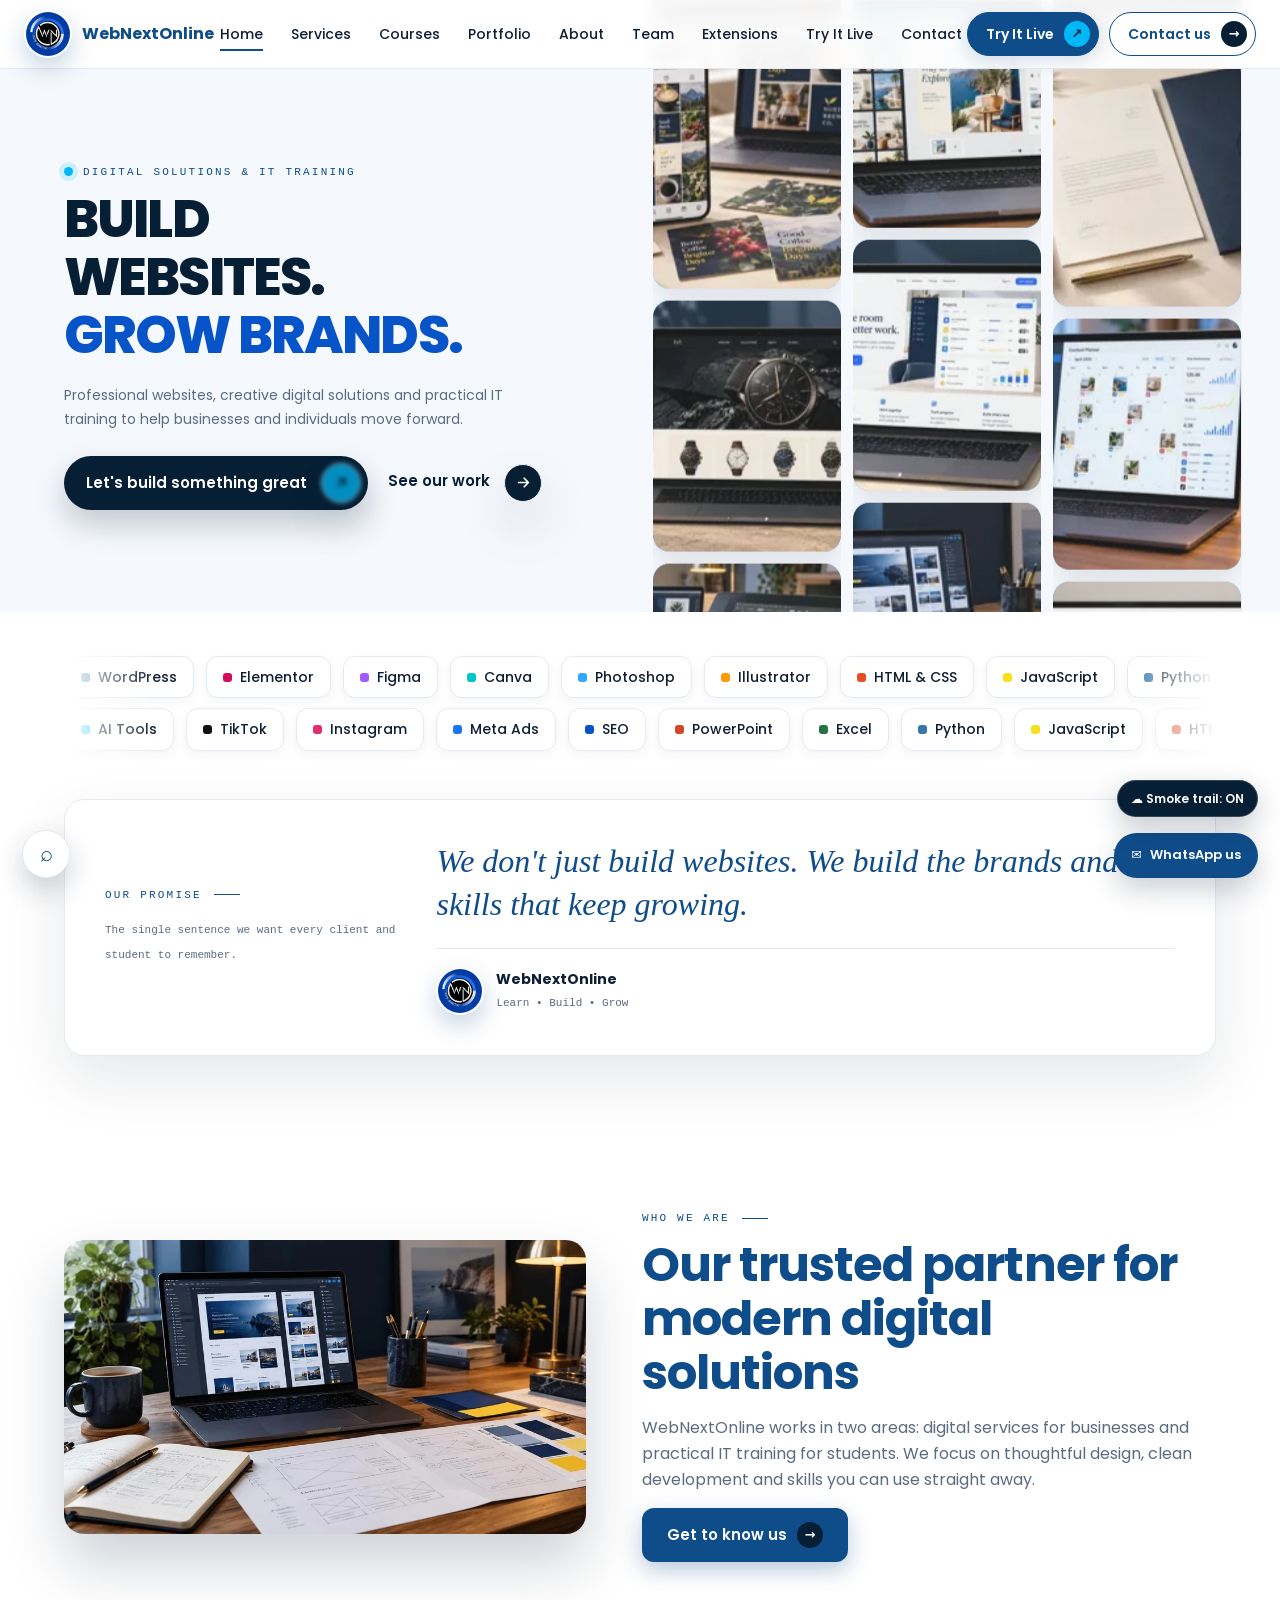
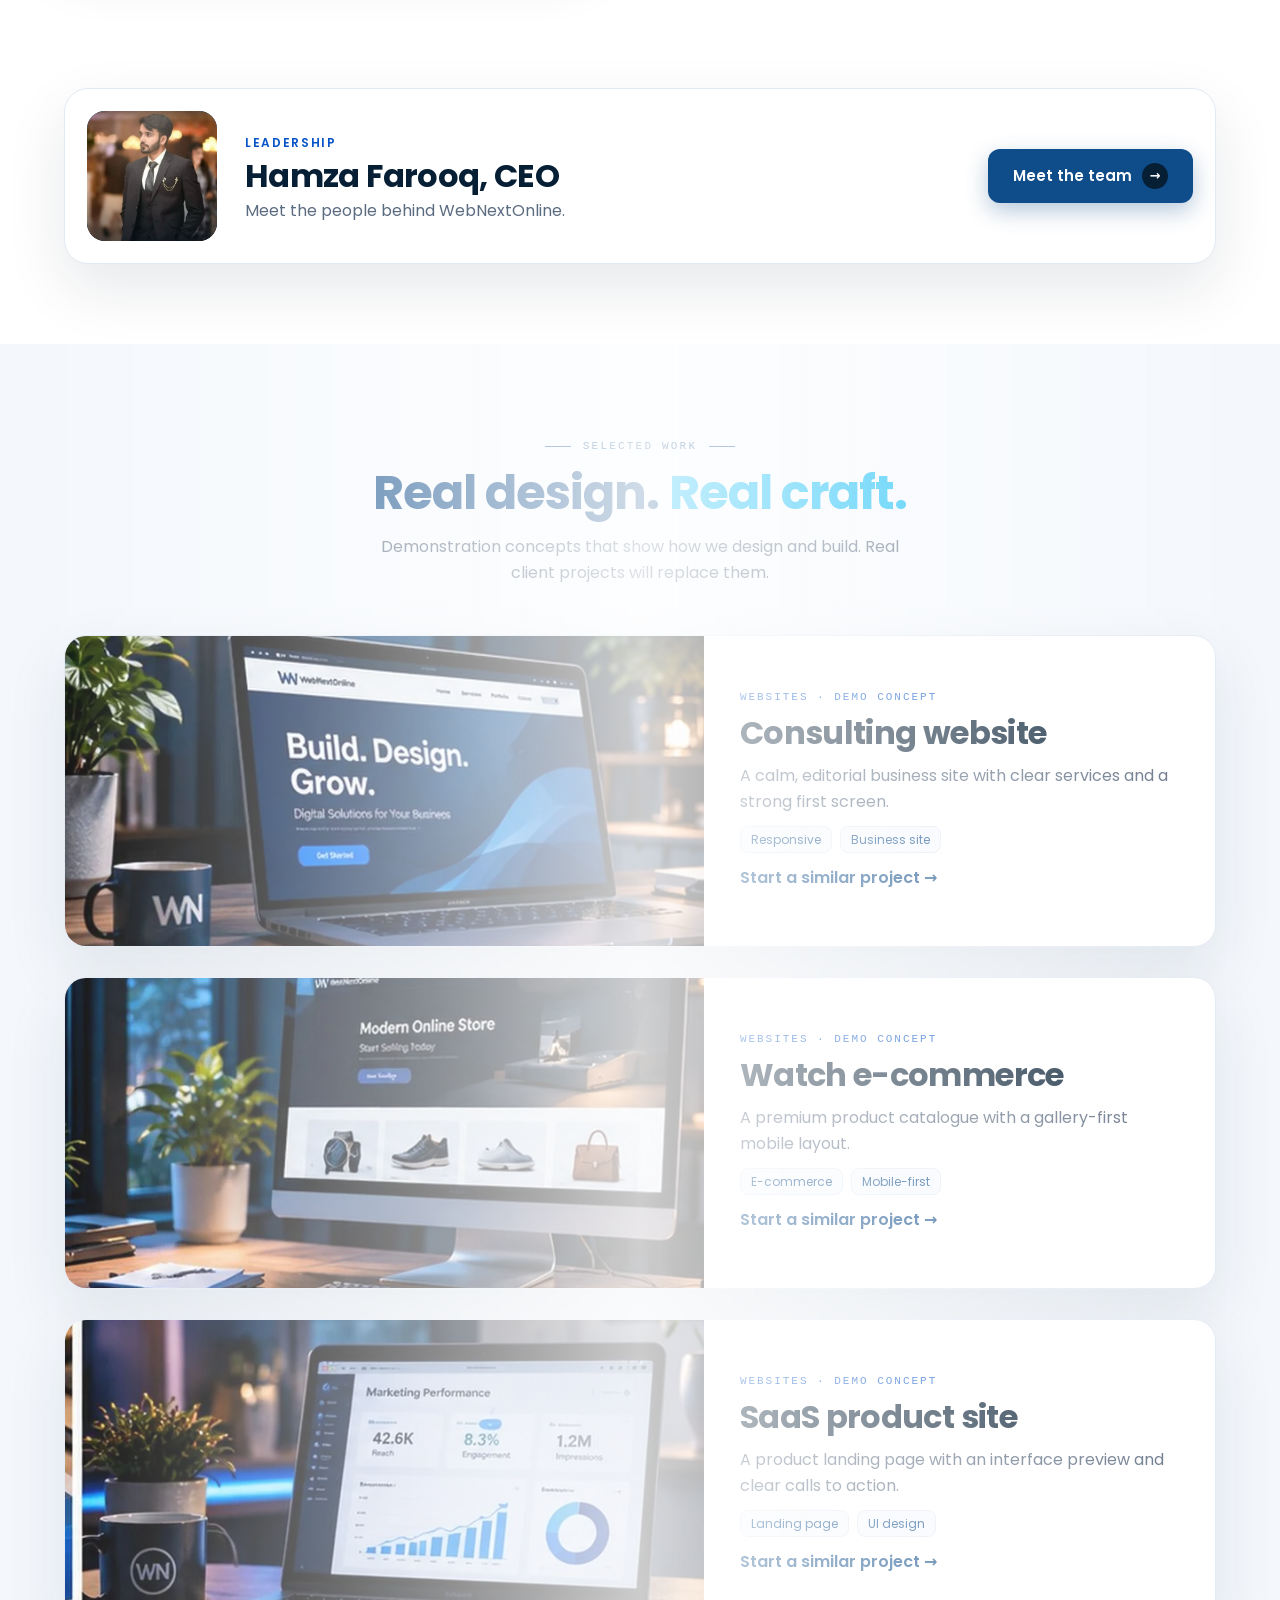
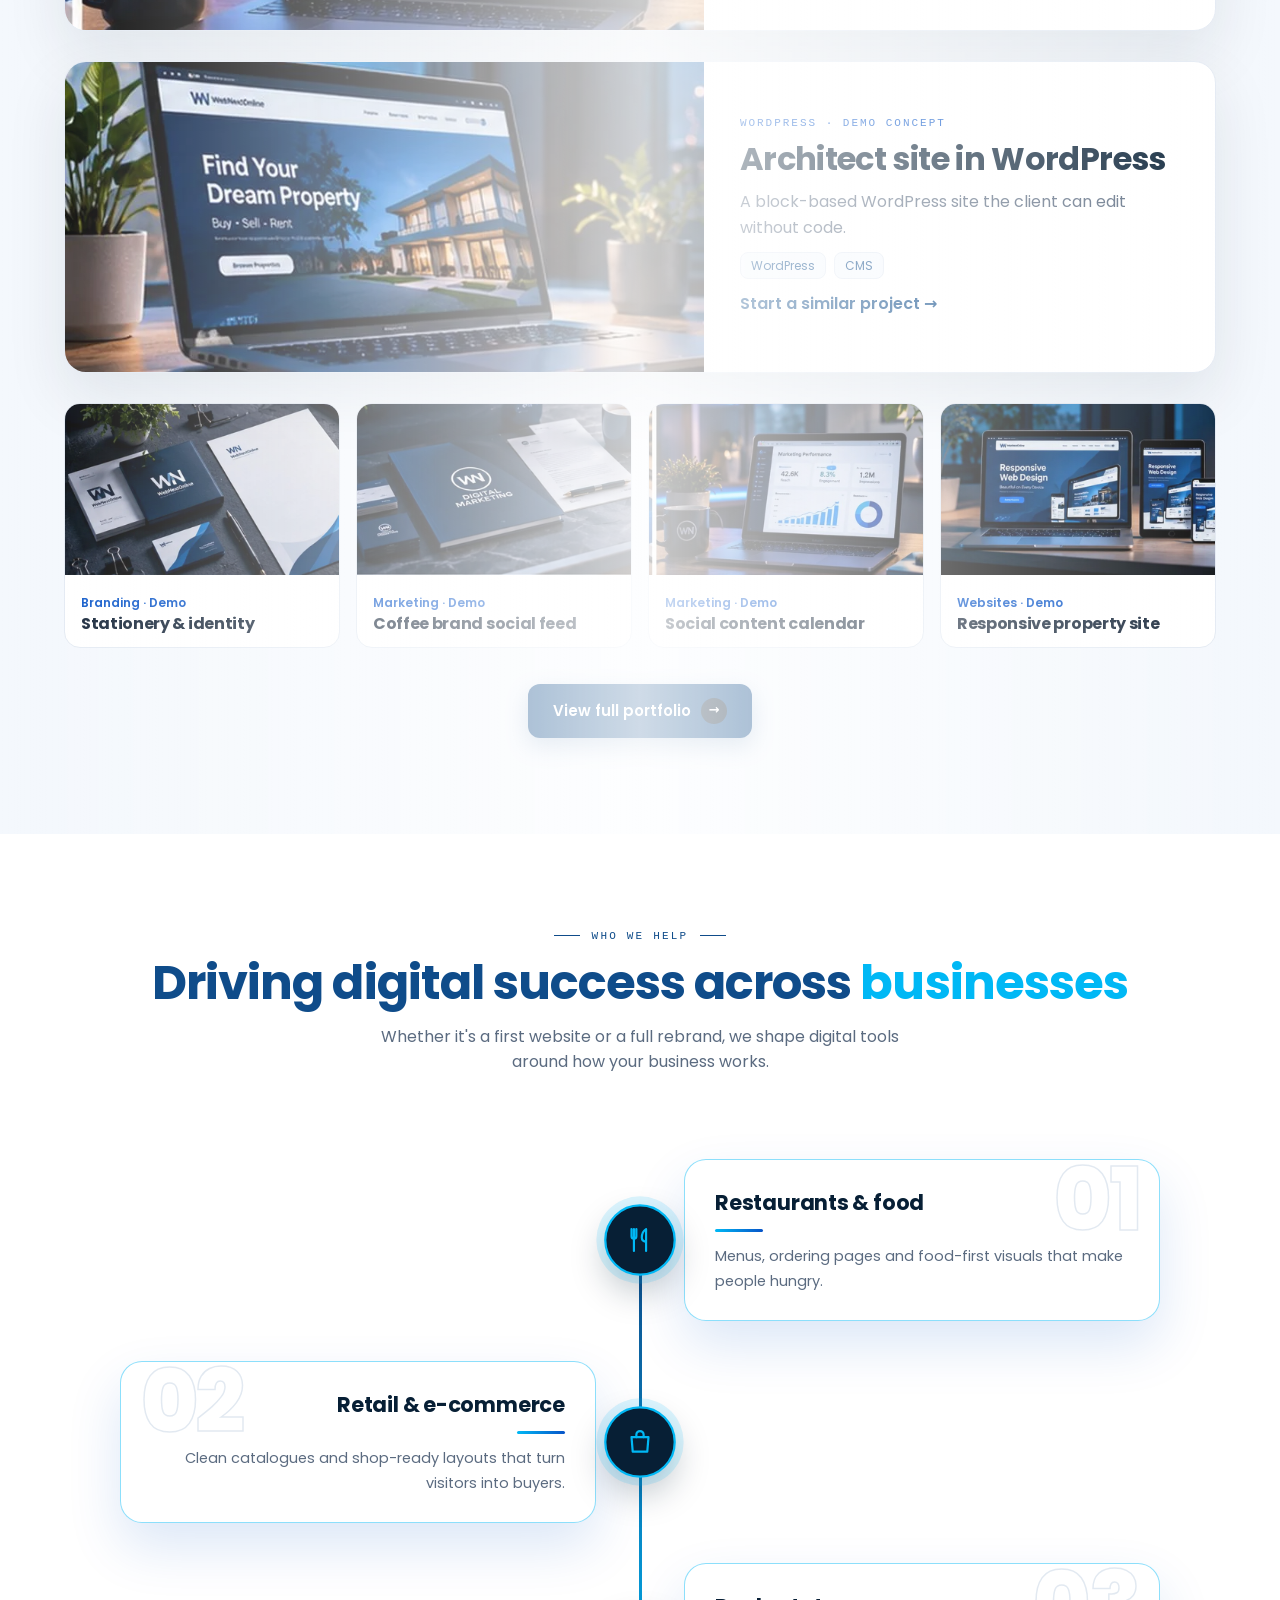
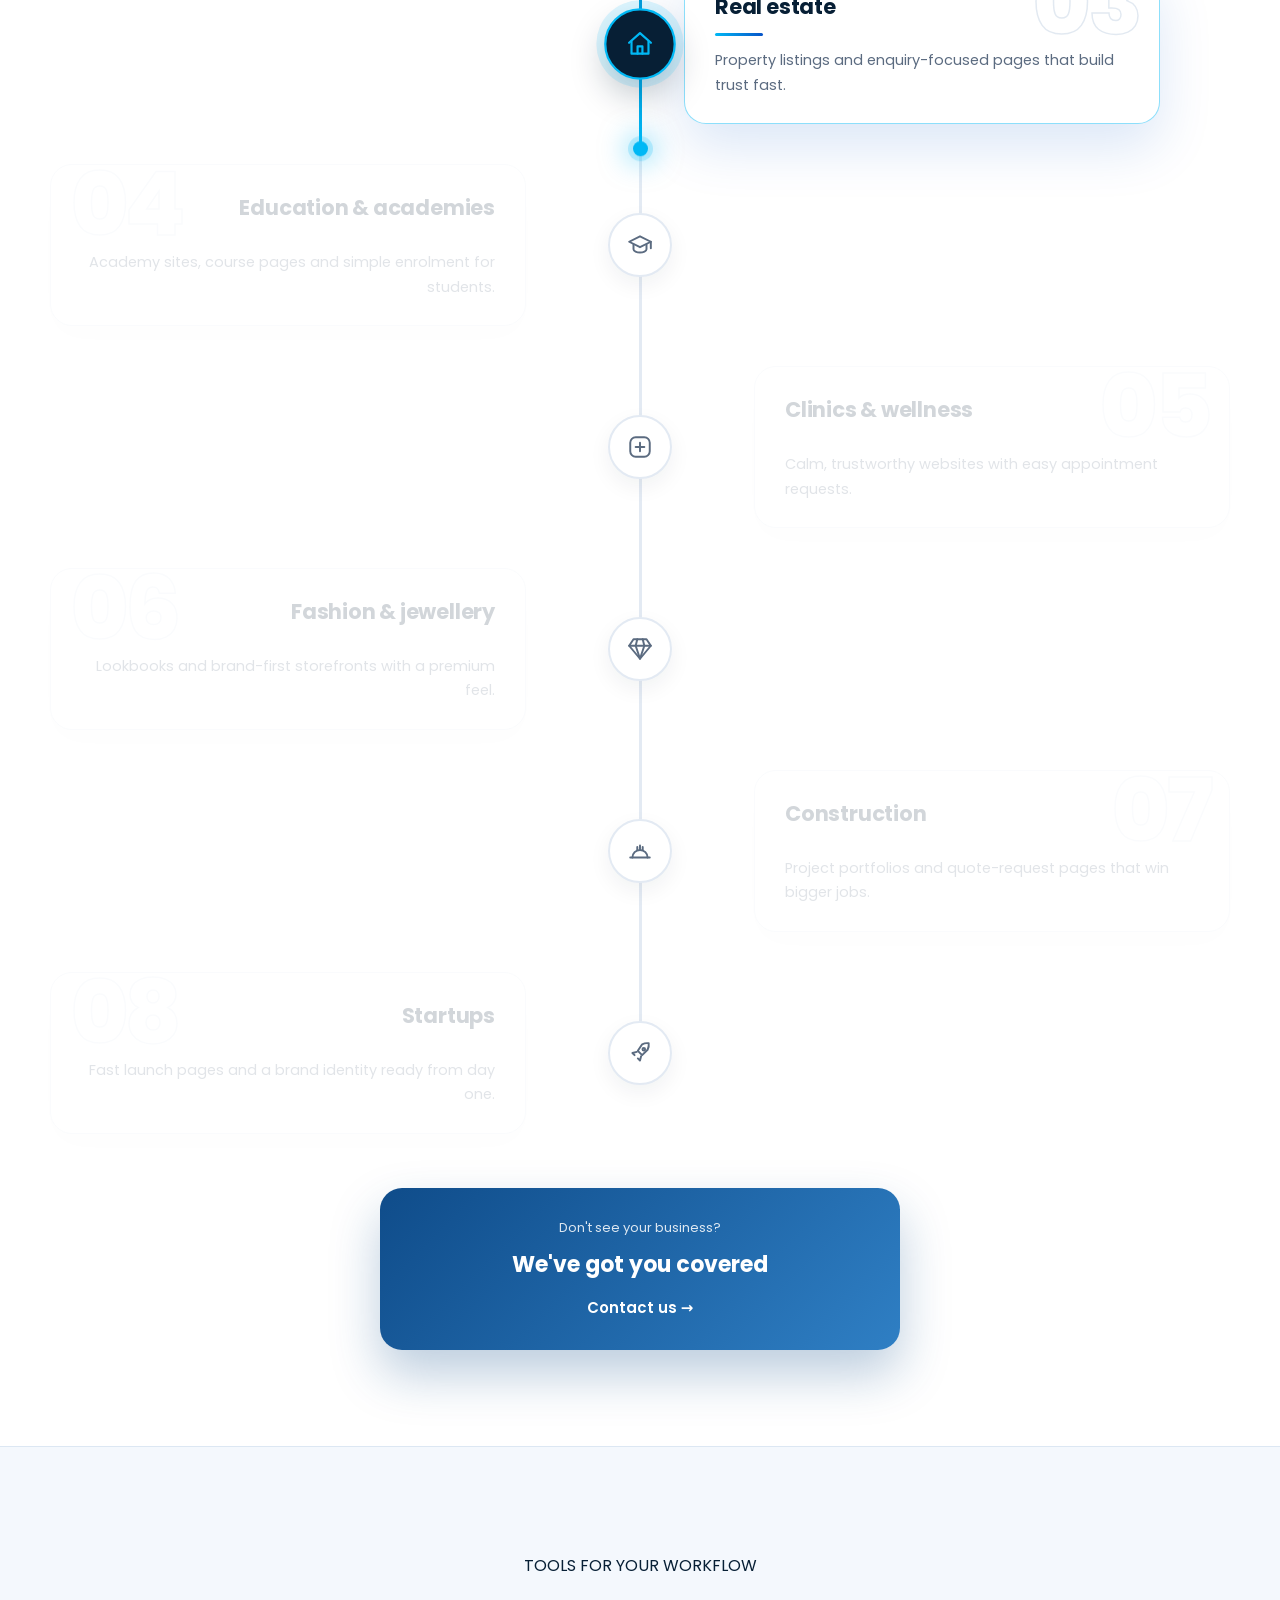
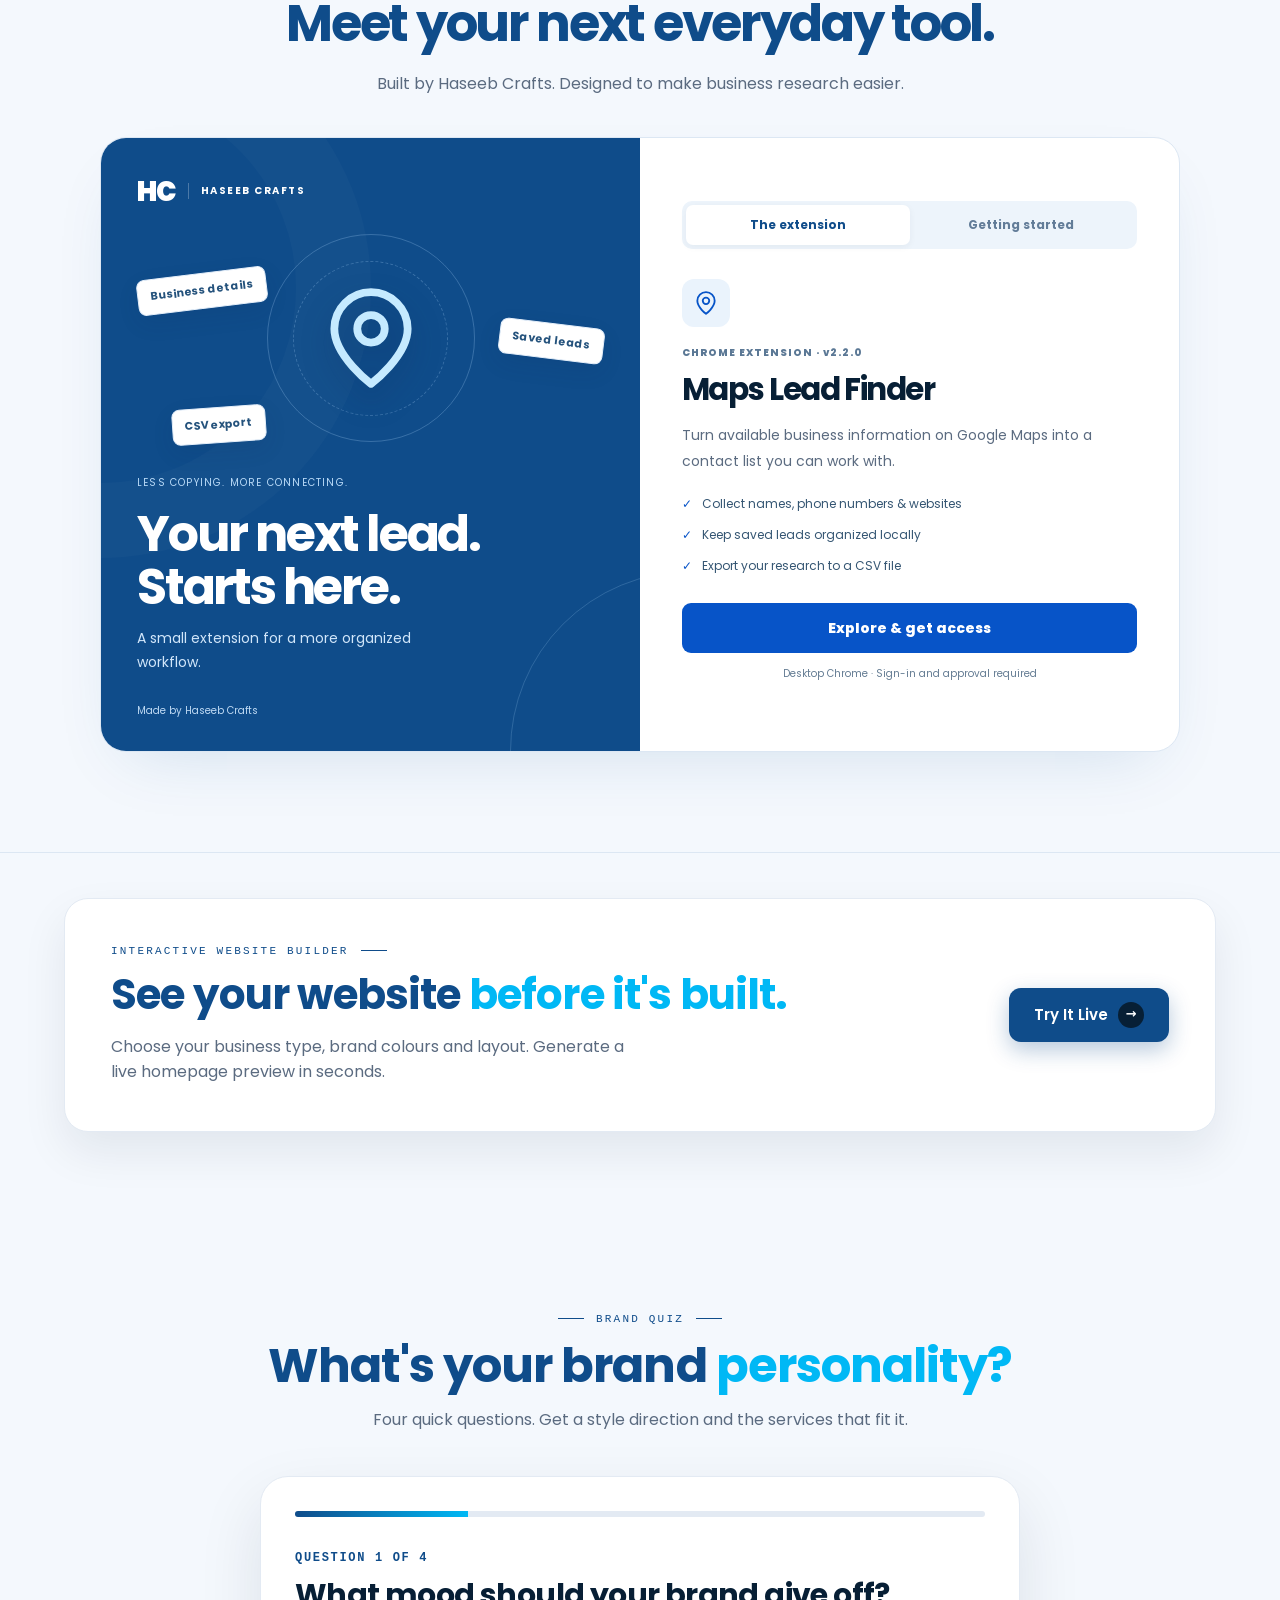
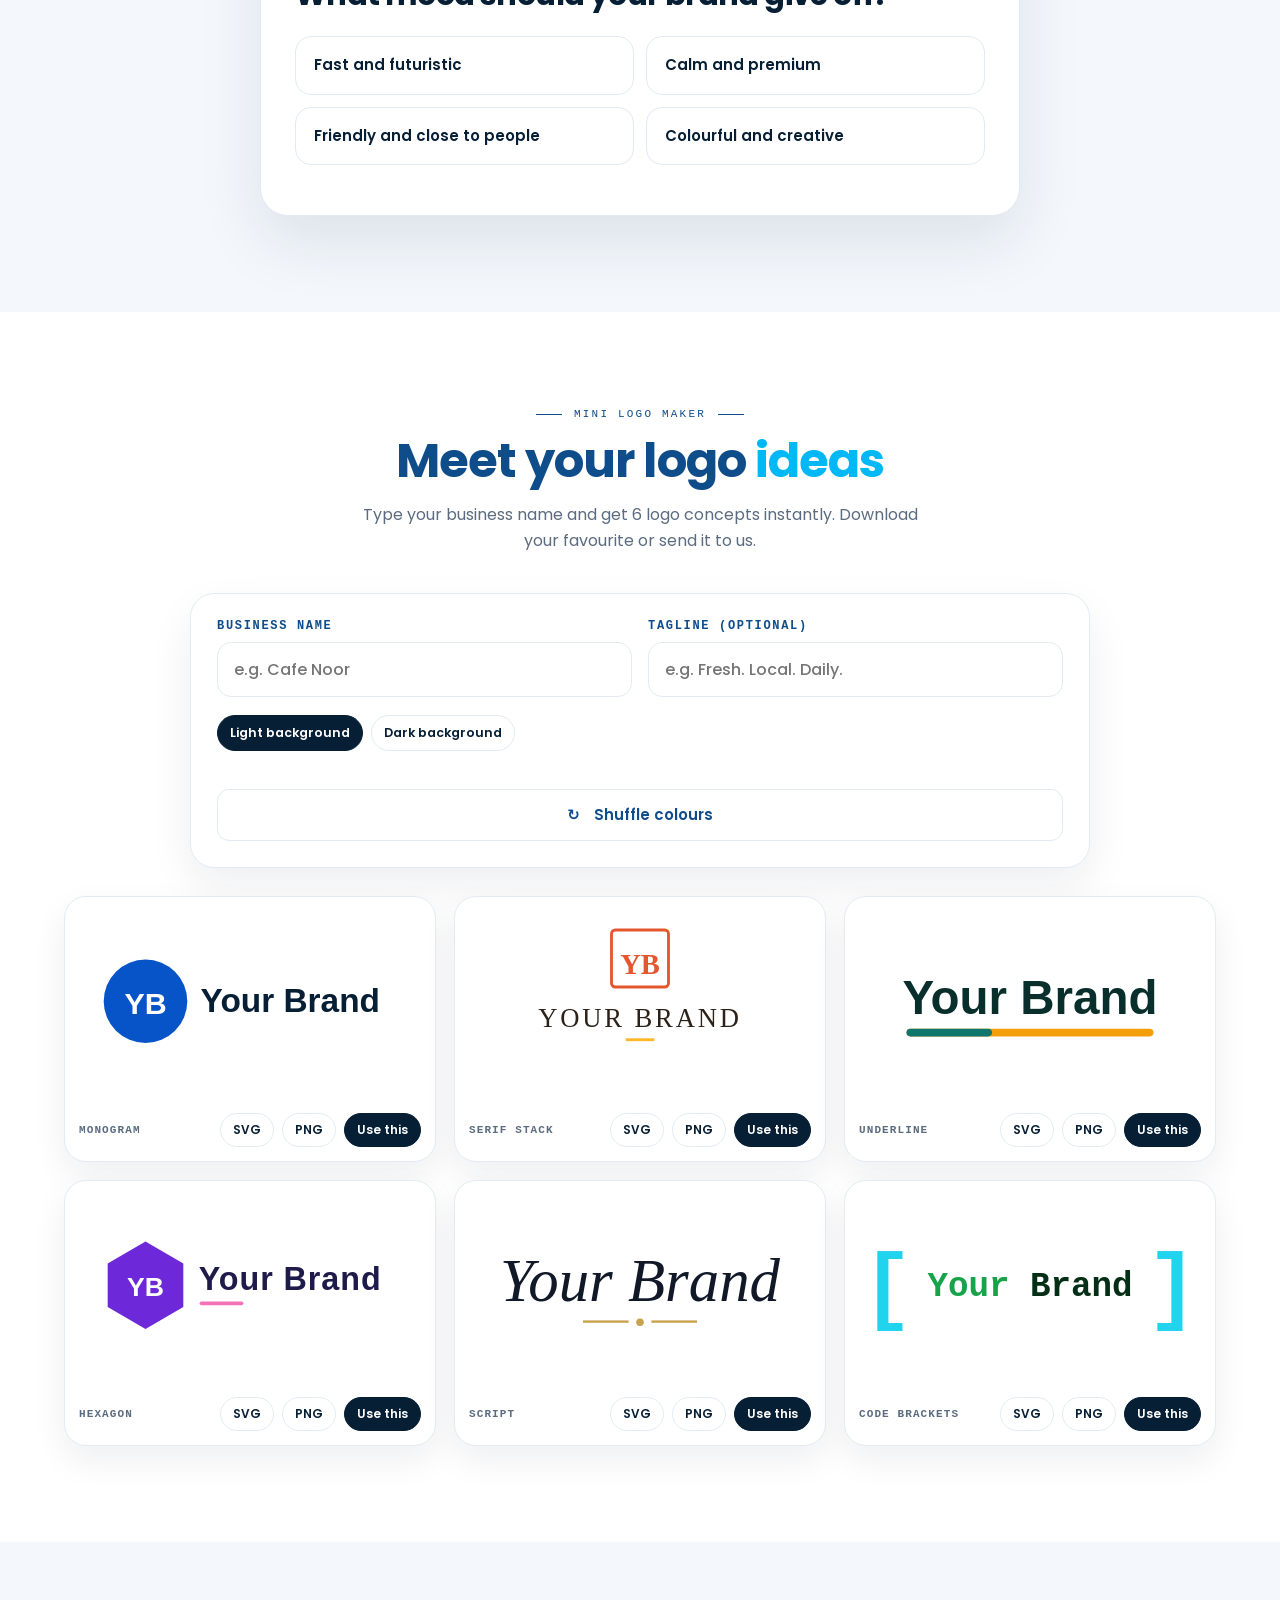
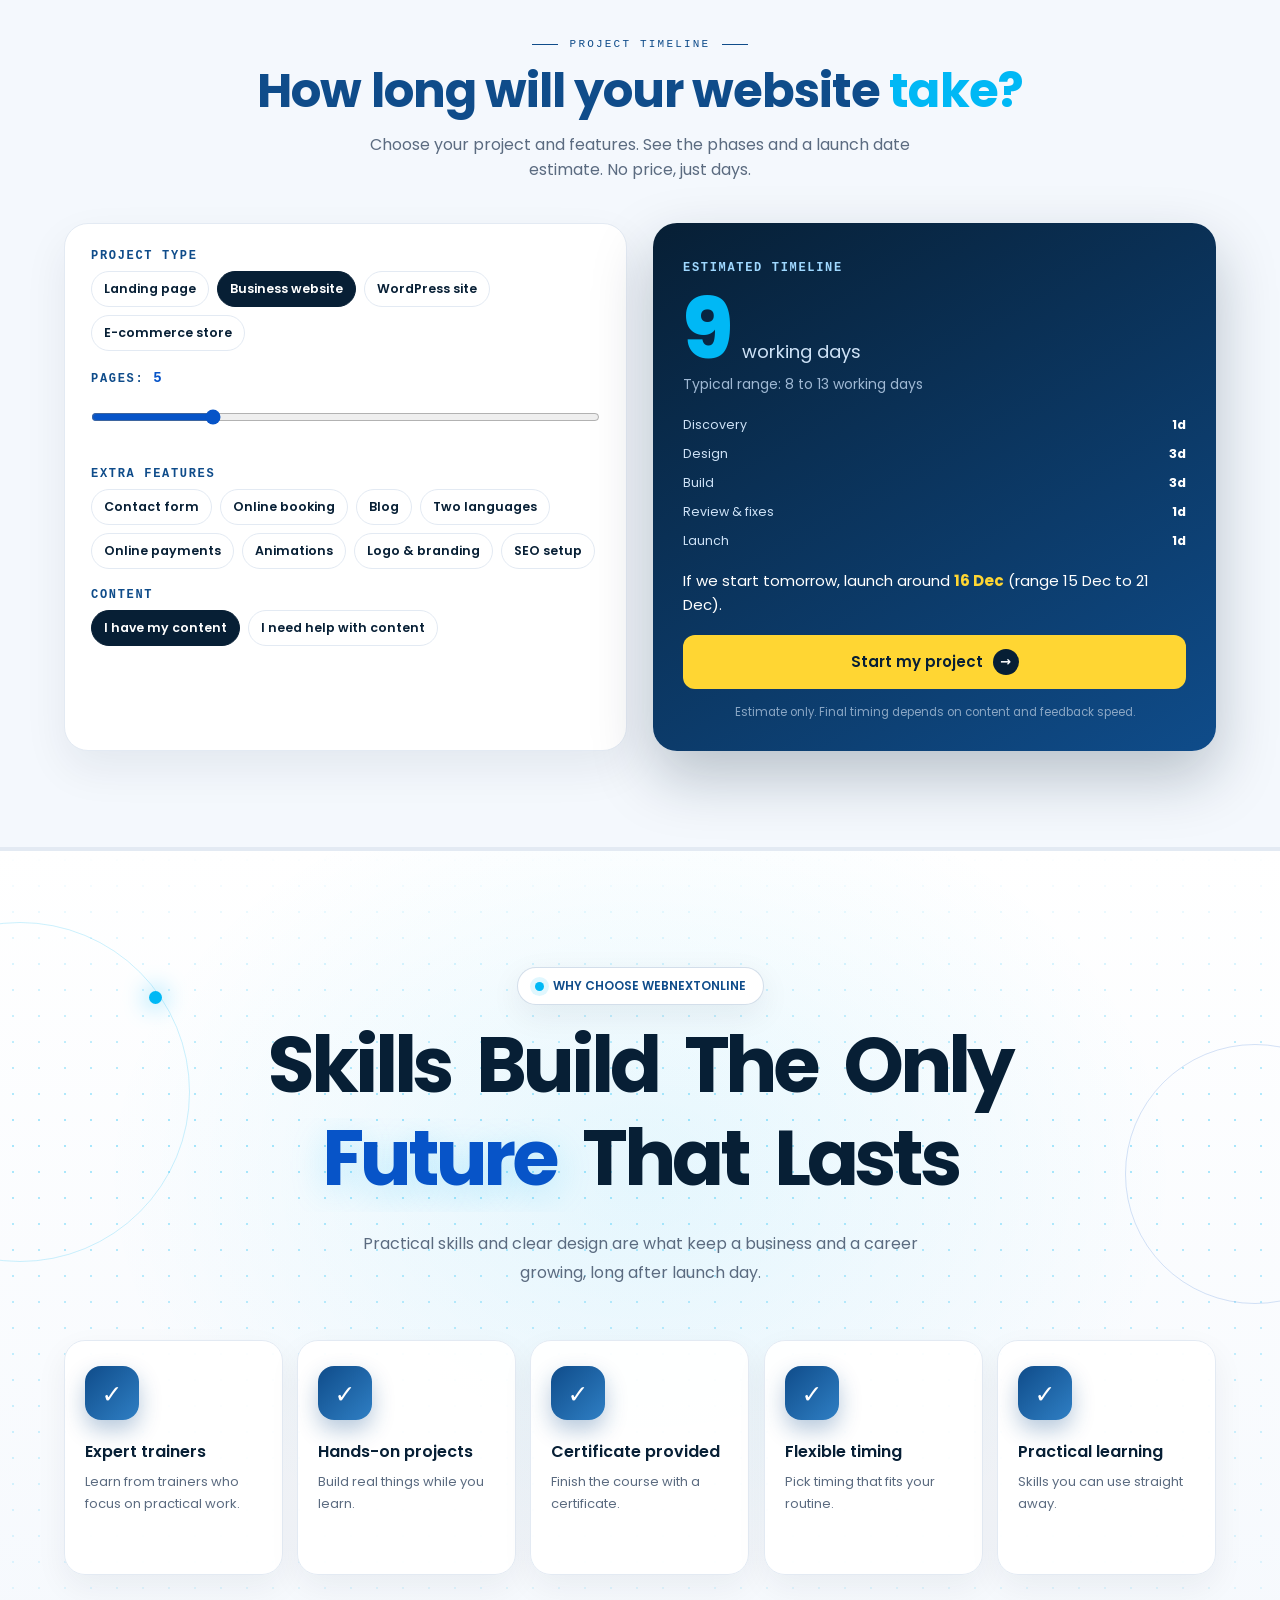
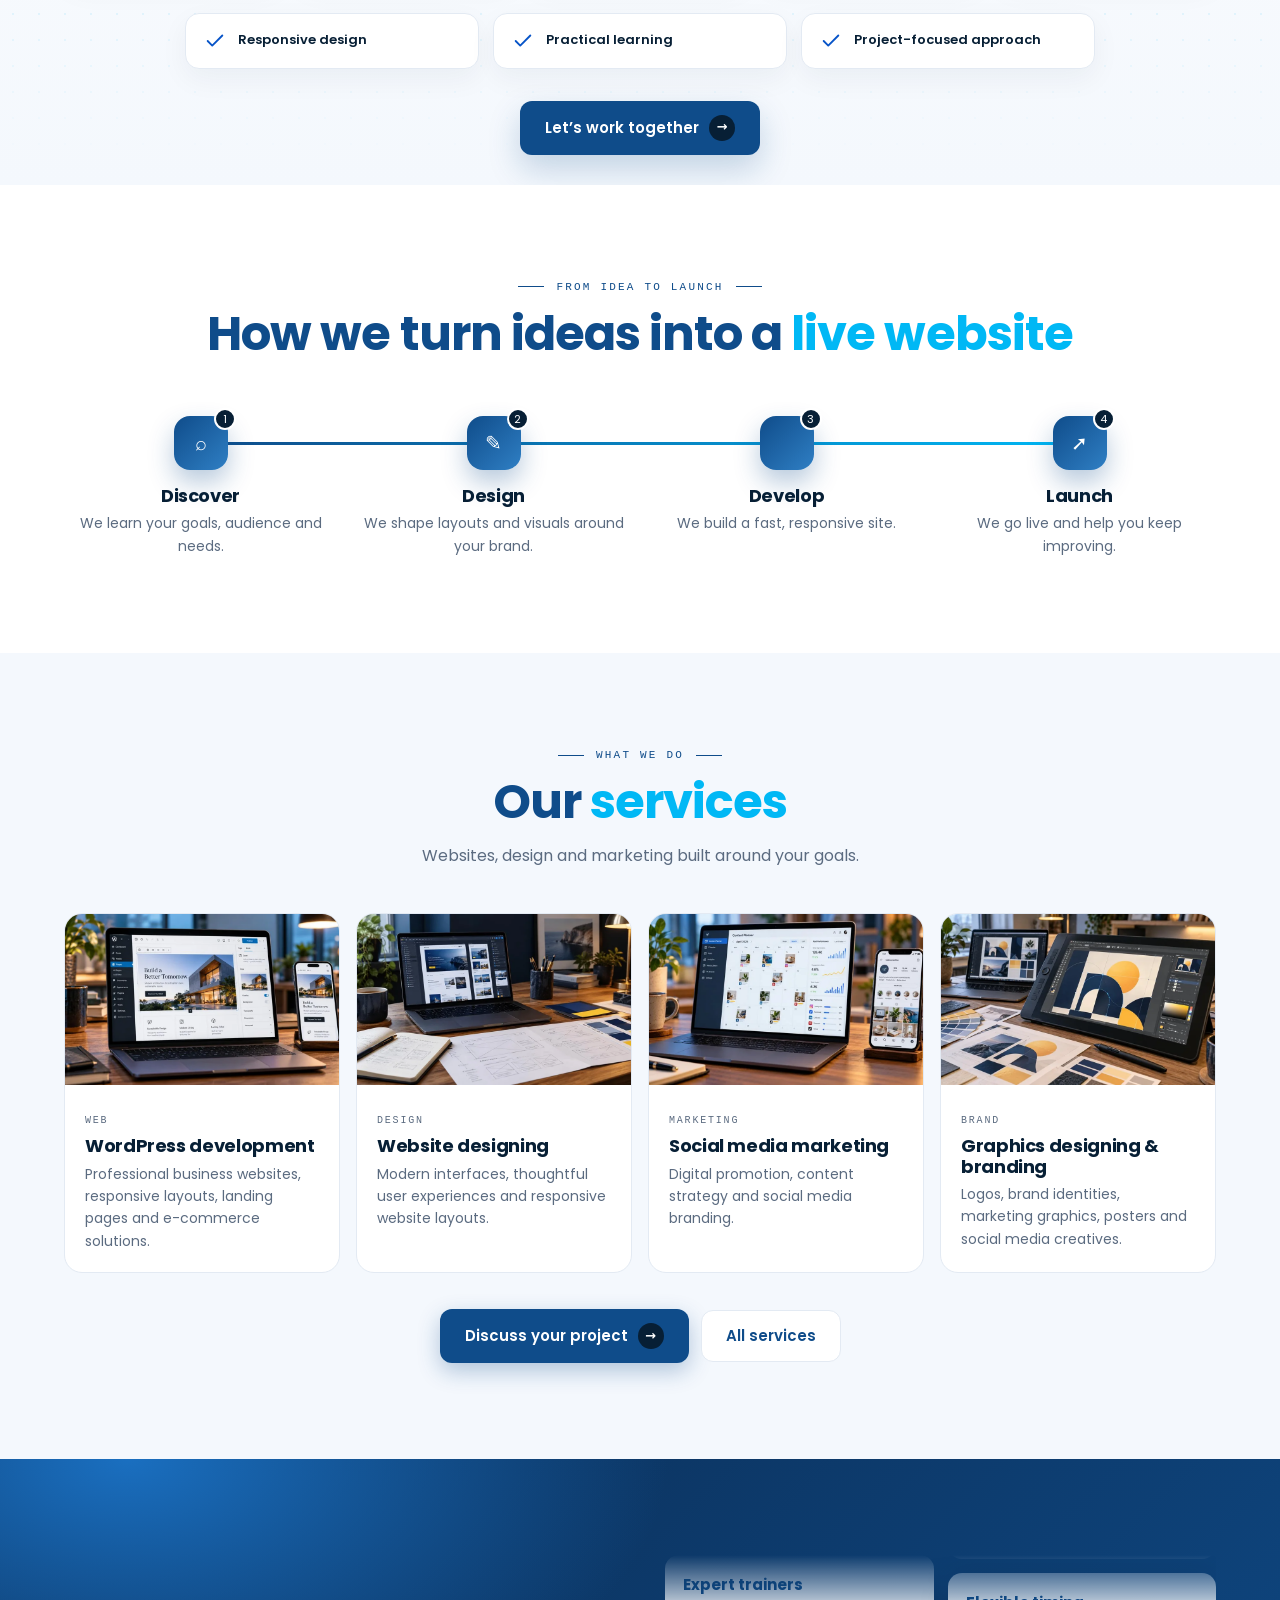
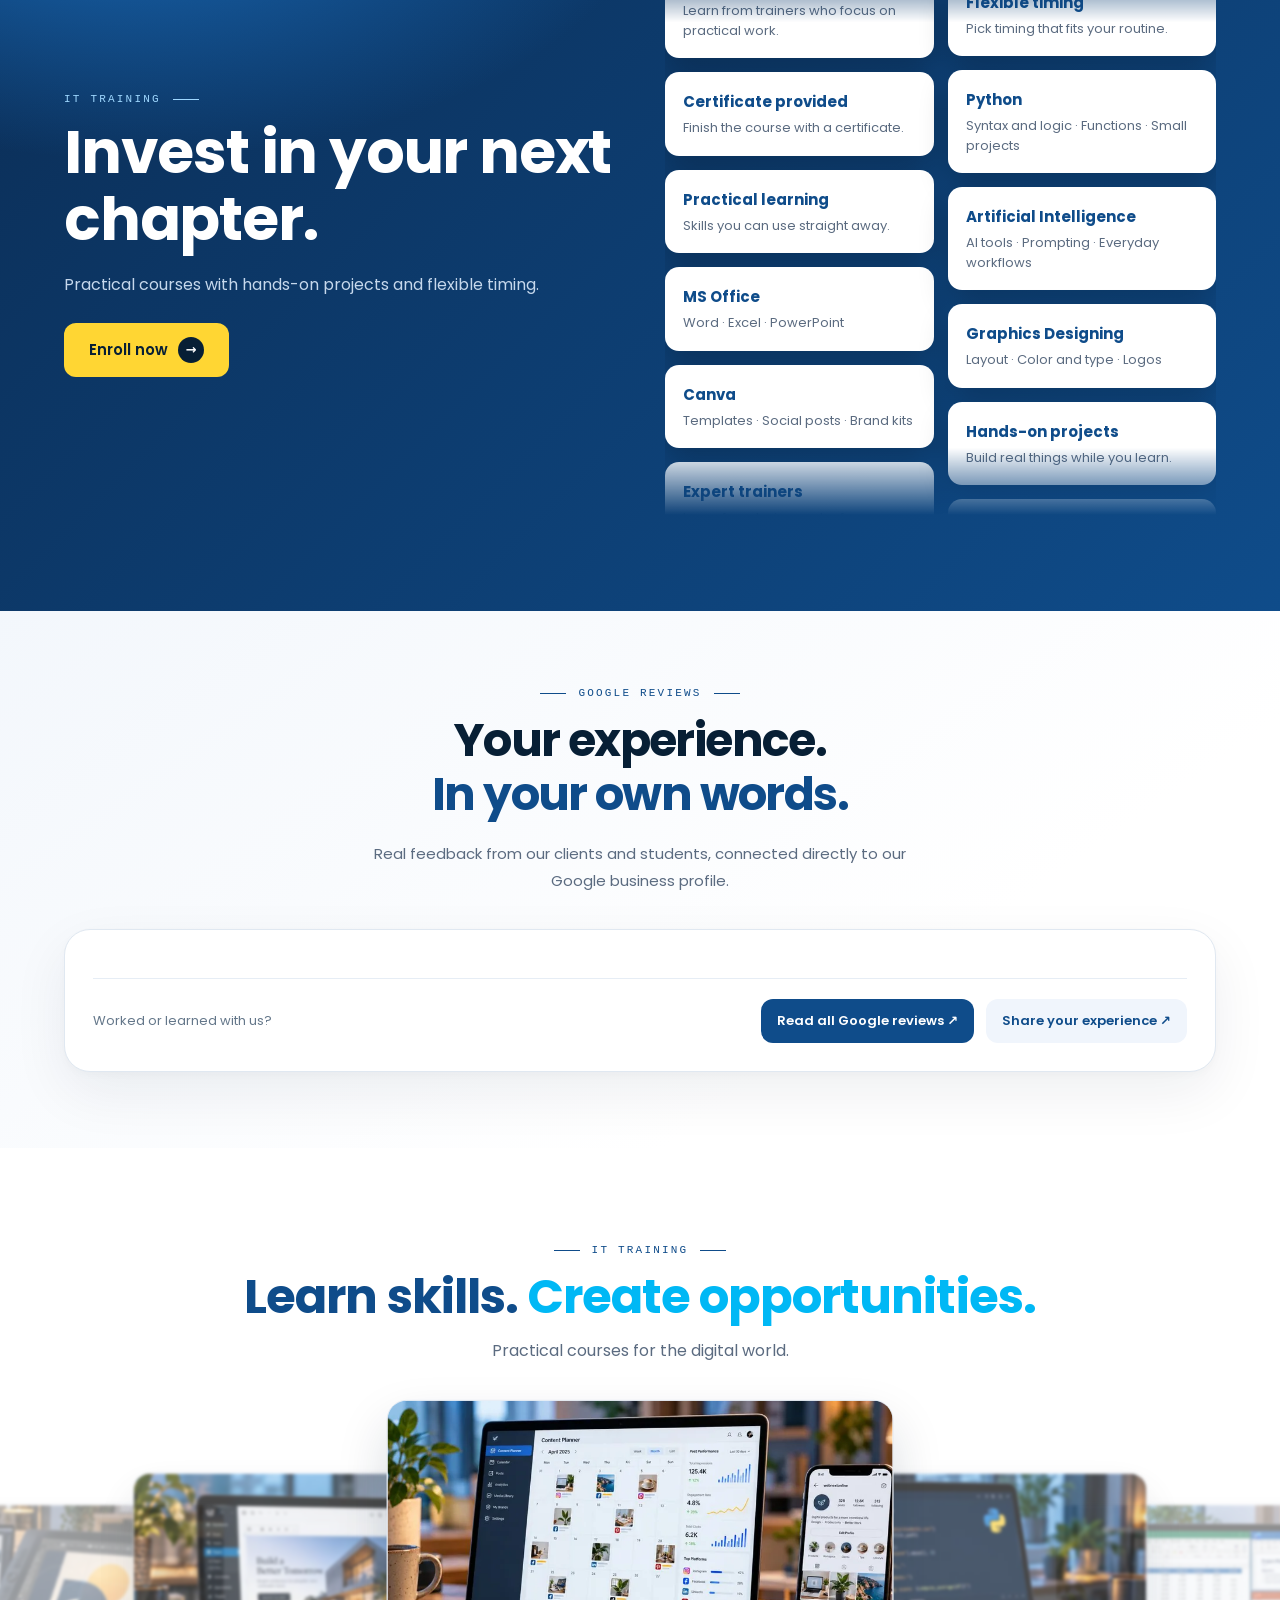
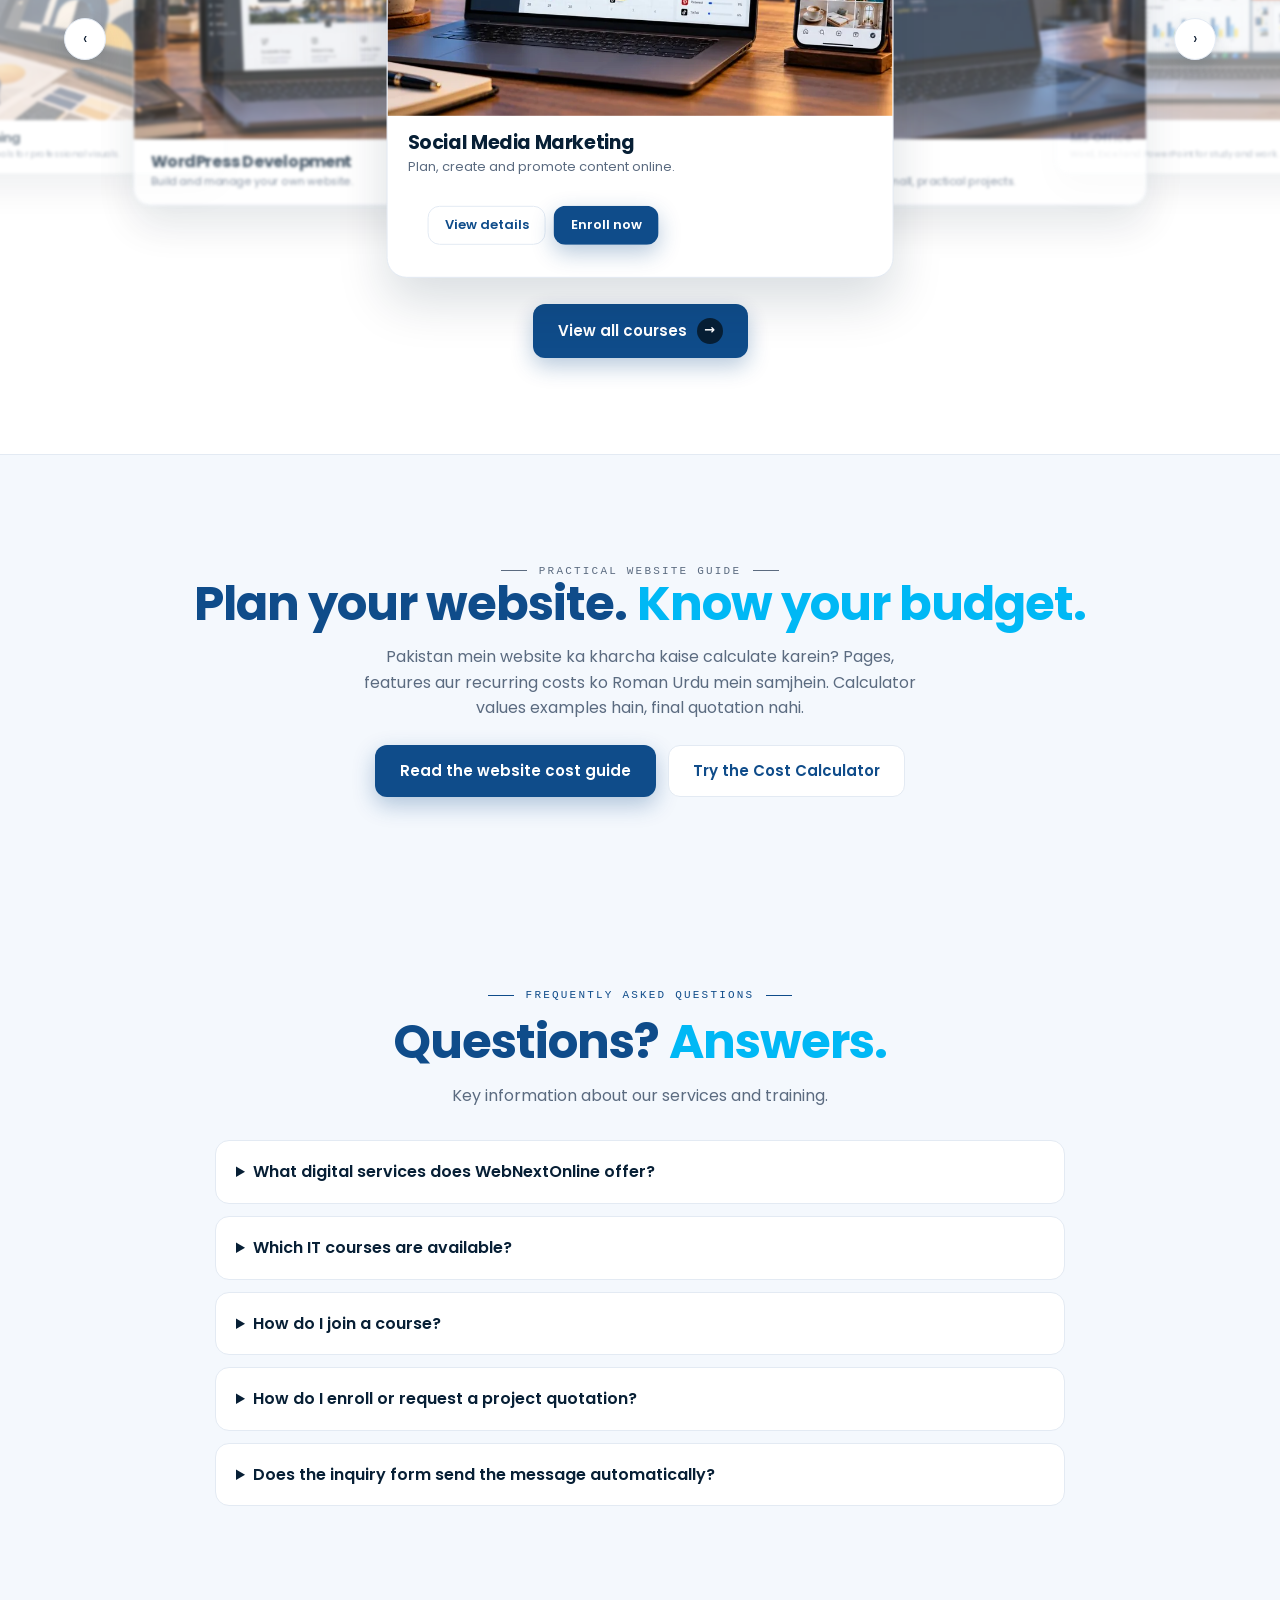
==== index.html @ 452a6122 "Add blue and white Extensions showcase linking to Haseeb Crafts landing page" ====
<!DOCTYPE html>
<html lang="en"><head>
<meta name="google-adsense-account" content="ca-pub-3207311103413828">
<meta charset="utf-8">
<meta name="viewport" content="width=device-width, initial-scale=1, viewport-fit=cover">
<title>WebNextOnline — Build Websites. Grow Brands.</title>
<meta name="description" content="WebNextOnline offers website design, WordPress development, branding, social media marketing and practical IT training. Explore our work and meet the team.">
<meta name="robots" content="index,follow,max-image-preview:large">
<link rel="canonical" href="https://webnextonline.com/">
<meta property="og:type" content="website"><meta property="og:site_name" content="WebNextOnline"><meta property="og:title" content="WebNextOnline — Websites, Design & IT Training"><meta property="og:description" content="Professional websites, branding, digital marketing and practical IT training."><meta property="og:url" content="https://webnextonline.com/"><meta property="og:image" content="https://webnextonline.com/assets/webnextonline-logo.jpg"><meta name="twitter:card" content="summary_large_image">
<script type="application/ld+json">{"@context":"https://schema.org","@type":"Organization","name":"WebNextOnline","url":"https://webnextonline.com/","logo":"https://webnextonline.com/assets/webnextonline-logo.jpg","email":"websitenextonline@gmail.com","telephone":"+923160540907"}</script>
<link rel="icon" type="image/webp" href="assets/site-images/24dc0e9895de97.webp">
<link rel="preconnect" href="https://fonts.googleapis.com"><link rel="preconnect" href="https://fonts.gstatic.com" crossorigin>
<link href="https://fonts.googleapis.com/css2?family=Poppins:wght@400;500;600;700;800&family=Caveat:wght@600&display=swap" rel="stylesheet" media="print" onload="this.media='all'">
<noscript><link href="https://fonts.googleapis.com/css2?family=Poppins:wght@400;500;600;700;800&family=Caveat:wght@600&display=swap" rel="stylesheet"></noscript>
<style>
:root{--n:#071F35;--b:#0754C8;--d:#0F4C8A;--c:#00B8F5;--y:#FFD633;--ink:#0f1f33;--m:#5b6b80;--ln:#e3eaf3;--bg:#f4f8fd;color-scheme:light;box-sizing:border-box;padding-top:env(safe-area-inset-top,0px);padding-bottom:env(safe-area-inset-bottom,0px)}
@media (prefers-color-scheme:dark){:root:not([data-theme=light]){color-scheme:light}}
*,*::before,*::after{box-sizing:border-box}
html{scroll-behavior:smooth;scroll-padding-top:calc(76px + env(safe-area-inset-top,0px))}
body{margin:0;background:#fff;color:var(--ink);font:400 16px/1.6 Poppins,system-ui,sans-serif;overflow-x:hidden}
h1,h2,h3{margin:0;line-height:1.12;letter-spacing:-.02em}a{color:inherit;text-decoration:none}button{font:inherit;cursor:pointer;color:inherit}
:focus-visible{outline:3px solid var(--c);outline-offset:3px}
.w{max-width:1200px;margin:0 auto;padding:0 24px}section{padding:96px 0;position:relative}
.kk{display:flex;align-items:center;justify-content:center;gap:12px;font:500 11px ui-monospace,monospace;letter-spacing:.2em;text-transform:uppercase;color:var(--d);margin-bottom:14px}.kk::before,.kk::after{content:"";width:26px;height:1px;background:currentColor}.kk.l{justify-content:flex-start}.kk.l::before{display:none}
h2{font-size:clamp(28px,4.4vw,48px);font-weight:700;color:var(--d)}h2 em{font-style:normal;color:var(--c)}
.ct{text-align:center}.ct p{margin:14px auto 0;max-width:56ch;color:var(--m)}
.btn{display:inline-flex;align-items:center;gap:10px;padding:13px 24px;border-radius:12px;font-weight:600;font-size:15px;border:1.5px solid transparent;transition:.25s}
.bp{background:var(--d);color:#fff;box-shadow:0 8px 22px rgba(15,76,138,.3)}.bp:hover{transform:translateY(-2px);box-shadow:0 14px 30px rgba(15,76,138,.4)}
.bg{background:#fff;border-color:var(--ln);color:var(--d)}.bg:hover{border-color:var(--d)}.by{background:var(--y);color:var(--n)}.bo{border-color:rgba(255,255,255,.3);color:#fff;background:rgba(255,255,255,.06)}
.ar{display:inline-grid;place-items:center;width:26px;height:26px;border-radius:50%;background:var(--n);color:#fff;font-size:13px;transition:.25s}.btn:hover .ar{transform:translateX(4px)}
.rv{opacity:0;transform:translateY(26px);transition:opacity .8s,transform .8s cubic-bezier(.2,.7,.2,1);transition-delay:calc(var(--i,0)*90ms)}.rv.in,.noio .rv{opacity:1;transform:none}
/* nav */
nav{position:fixed;top:0;left:0;right:0;z-index:60;background:rgba(255,255,255,.94);backdrop-filter:blur(10px);padding:calc(10px + env(safe-area-inset-top,0px)) 24px 10px;display:flex;align-items:center;justify-content:space-between;box-shadow:0 1px 0 var(--ln)}
nav .lg{display:flex;align-items:center;gap:10px;font-weight:700;color:var(--d)}.logo{display:grid;place-items:center;width:48px;height:48px;border-radius:50%;border:2px solid rgba(255,255,255,.9);background:linear-gradient(135deg,#0F4C8A,#2f7fc4);color:#fff;font:700 14px Poppins;box-shadow:0 10px 24px rgba(15,76,138,.24);overflow:hidden;flex:none}.logo img{width:100%;height:100%;object-fit:cover;display:block}.wn-brand-logo{padding:0;background:#fff;border-color:rgba(255,255,255,.95)}
nav .ln{display:flex;gap:28px}nav .ln a{font-size:14px;font-weight:500;padding:6px 0;position:relative}nav .ln a::after{content:"";position:absolute;left:0;bottom:0;height:2px;width:0;background:var(--d);transition:.25s}nav .ln a:hover::after,nav .ln a.on::after{width:100%}
nav .btn{padding:8px 8px 8px 18px;border-radius:999px;background:#fff;border-color:var(--d);color:var(--d);font-size:14px}
#pg{position:absolute;left:0;bottom:0;height:3px;width:100%;transform-origin:left;transform:scaleX(0);background:linear-gradient(90deg,var(--d),var(--c))}
#bgr{display:none;background:none;border:0;font-size:26px}
@media(max-width:900px){nav .ln,nav .btn{display:none}#bgr{display:block}nav.open .ln{display:flex;flex-direction:column;position:absolute;top:100%;left:0;right:0;background:#fff;padding:20px 24px;gap:14px;box-shadow:0 20px 30px rgba(7,31,53,.12)}}
/* hero */
.hero{padding:130px 0 50px;background:linear-gradient(#f7fbff,#fff);overflow:hidden}#cv{position:absolute;inset:0;width:100%;height:100%}
.hero .w{position:relative;display:grid;grid-template-columns:1.05fr 1fr;gap:36px;align-items:center}
.hero h1{font-size:clamp(38px,5.6vw,70px);font-weight:700;color:var(--n)}.hero h1 span{color:var(--b)}
.hero p{color:var(--m);max-width:46ch;margin:20px 0 28px;font-size:17px}.hero .rw{display:flex;gap:12px;flex-wrap:wrap}
.hv{position:relative}.hv img{width:100%;display:block;border-radius:20px;box-shadow:0 40px 70px rgba(7,31,53,.28);animation:hz 1s .2s cubic-bezier(.2,.7,.2,1) both}
@keyframes hz{from{opacity:0;transform:translateY(30px) scale(.97)}}
.fc{position:absolute;background:#fff;border-radius:12px;padding:10px 14px;font-size:13px;font-weight:600;color:var(--d);box-shadow:0 16px 36px rgba(7,31,53,.2);animation:fy 5s ease-in-out infinite}.fc i{display:inline-block;width:8px;height:8px;border-radius:50%;background:#22c55e;margin-right:8px}
@keyframes fy{50%{transform:translateY(-8px)}}
.mq{overflow:hidden;margin-top:56px;position:relative;-webkit-mask:linear-gradient(90deg,transparent,#000 8%,#000 92%,transparent);mask:linear-gradient(90deg,transparent,#000 8%,#000 92%,transparent)}
.tk{display:flex;gap:12px;width:max-content;margin:10px 0;animation:mq 42s linear infinite}.tk.r{animation-direction:reverse}.mq:hover .tk{animation-play-state:paused}
@keyframes mq{to{transform:translateX(-50%)}}
.chip{background:#fff;border:1px solid var(--ln);border-radius:12px;padding:9px 16px;font-size:14px;font-weight:500;display:flex;align-items:center;gap:8px;box-shadow:0 4px 12px rgba(7,31,53,.05);white-space:nowrap}.chip b{width:9px;height:9px;border-radius:3px}
@media(max-width:900px){.hero .w{grid-template-columns:1fr}}
/* quote */
.qt{background:#fff;border:1px solid var(--ln);border-radius:20px;box-shadow:0 24px 60px rgba(7,31,53,.1);padding:40px;display:grid;grid-template-columns:.8fr 2fr;gap:36px;align-items:center}
.qt small{font:11px/1.8 ui-monospace,monospace;color:var(--m)}.qt blockquote{margin:0;font:italic 500 clamp(22px,3vw,32px)/1.35 Georgia,serif;color:var(--d)}.qt .at{display:flex;gap:12px;align-items:center;margin-top:22px;padding-top:18px;border-top:1px solid var(--ln);font-size:14px}.qt .at b{display:block}
@media(max-width:760px){.qt{grid-template-columns:1fr;padding:26px}}
/* about */
.ab{display:grid;grid-template-columns:1fr 1.1fr;gap:56px;align-items:center}.ai{position:relative}.ai img{width:100%;display:block;border-radius:20px;box-shadow:0 30px 60px rgba(7,31,53,.2)}
.bd{position:absolute;right:-18px;bottom:-18px;background:#fff;border-radius:14px;padding:12px 18px;box-shadow:0 18px 40px rgba(7,31,53,.2);font-weight:700;color:var(--d);animation:fy 6s ease-in-out infinite}.bd small{display:block;font-weight:500;color:var(--m);font-size:12px}
.ab p{color:var(--m)}.sg{display:grid;grid-template-columns:repeat(4,1fr);gap:12px;margin:26px 0}.sg div{border:1px solid var(--ln);border-radius:14px;padding:16px 8px;text-align:center;background:var(--bg)}.sg b{display:block;font-size:26px;color:var(--d);font-weight:700}.sg small{font-size:12px;color:var(--m)}
@media(max-width:900px){.ab{grid-template-columns:1fr}.bd{right:8px}}
/* work */
.gr{background:var(--bg)}.sk{margin-top:50px}.sc{position:sticky;display:grid;grid-template-columns:1.25fr 1fr;background:#fff;border:1px solid var(--ln);border-radius:22px;overflow:hidden;box-shadow:0 24px 60px rgba(7,31,53,.1);margin-bottom:30px;transform-origin:top center;will-change:transform}
.sc img{width:100%;height:100%;object-fit:cover;display:block;min-height:300px}.sc .tx{padding:36px;display:flex;flex-direction:column;justify-content:center;gap:12px}.sc small{font:500 11px ui-monospace,monospace;letter-spacing:.18em;color:var(--b);text-transform:uppercase}.sc h3{font-size:clamp(22px,2.8vw,32px);color:var(--n)}.sc p{margin:0;color:var(--m)}
.tg{display:flex;gap:8px;flex-wrap:wrap}.tg span{background:var(--bg);border:1px solid var(--ln);border-radius:8px;padding:3px 10px;font-size:12px;color:var(--d)}
.lk{background:none;border:0;padding:0;font-weight:600;color:var(--d);text-align:left}.lk:hover{text-decoration:underline}
.sm{display:grid;grid-template-columns:repeat(4,1fr);gap:16px;margin-top:20px}.sm button{background:#fff;border:1px solid var(--ln);border-radius:16px;overflow:hidden;padding:0;text-align:left;transition:.3s}.sm button:hover{transform:translateY(-6px);box-shadow:0 20px 40px rgba(7,31,53,.14)}.sm img{width:100%;aspect-ratio:16/10;object-fit:cover;display:block;transition:.5s}.sm button:hover img{transform:scale(1.05)}.sm div{padding:14px 16px;overflow:hidden}.sm small{color:var(--b);font-size:12px;font-weight:600}.sm h3{font-size:16px}
@media(max-width:900px){.sc{grid-template-columns:1fr;position:relative!important;top:auto!important;transform:none!important}.sm{grid-template-columns:1fr 1fr}}
/* industries */
.ig{display:grid;grid-template-columns:repeat(4,1fr);gap:14px;margin-top:44px}.ig div{background:#fff;border:1px solid var(--ln);border-radius:16px;padding:22px;transition:.3s}.ig div:hover{transform:translateY(-5px);border-color:var(--c);box-shadow:0 16px 36px rgba(7,84,200,.12)}
.ic{display:grid;place-items:center;width:42px;height:42px;border-radius:12px;background:#e8f1fb;color:var(--b);font-size:18px;margin-bottom:14px}.ig b{font-weight:600;font-size:15px}
.ig .cta{background:linear-gradient(135deg,#0F4C8A,#2f7fc4);color:#fff;border:0;display:flex;flex-direction:column;justify-content:center;gap:6px}.ig .cta small{opacity:.8}.ig .cta a{font-weight:600;font-size:14px}
@media(max-width:900px){.ig{grid-template-columns:1fr 1fr}}
/* edge */
.edge{padding:110px 0 60px;text-align:center}.edge h2{font-size:clamp(34px,6.4vw,76px);color:var(--n);max-width:none}.ln2{display:block;overflow:hidden;padding-bottom:.08em}.wd{display:inline-block;transform:translateY(110%);transition:transform .8s cubic-bezier(.2,.7,.2,1);transition-delay:calc(var(--i)*70ms);margin:0 .12em}.in .wd,.noio .wd{transform:none}.wd.h{color:var(--b)}
.edge p{color:var(--m);max-width:50ch;margin:20px auto 0}
.fg{display:grid;grid-template-columns:repeat(5,1fr);gap:24px;margin-top:56px;text-align:left}.fg div{padding-top:4px}.fg .ic{background:linear-gradient(135deg,#0F4C8A,#2f7fc4);color:#fff;box-shadow:0 10px 22px rgba(15,76,138,.3)}.fg b{display:block;font-weight:600;font-size:15px}.fg small{color:var(--m);font-size:13px;line-height:1.5;display:block;margin-top:4px}
@media(max-width:900px){.fg{grid-template-columns:1fr 1fr}}
/* process */
.tl{position:relative;display:grid;grid-template-columns:repeat(4,1fr);gap:20px;margin-top:56px;text-align:center}.tl::before{content:"";position:absolute;top:26px;left:12%;right:12%;height:3px;border-radius:3px;background:linear-gradient(90deg,var(--d),var(--c));transform:scaleX(0);transform-origin:left;transition:transform 1.4s cubic-bezier(.2,.7,.2,1)}.tl.in::before,.noio .tl::before{transform:none}
.tl .nd{position:relative;margin:0 auto 16px;width:54px;height:54px;border-radius:16px;background:linear-gradient(135deg,#0F4C8A,#2f7fc4);color:#fff;display:grid;place-items:center;font-size:20px;box-shadow:0 12px 26px rgba(15,76,138,.3);transform:scale(0);transition:transform .6s cubic-bezier(.3,1.5,.5,1);transition-delay:calc(var(--i)*.25s)}.tl.in .nd,.noio .nd{transform:none}
.nd sup{position:absolute;top:-8px;right:-8px;width:22px;height:22px;border-radius:50%;background:var(--n);font-size:11px;display:grid;place-items:center;border:2px solid #fff}.tl h3{font-size:18px;color:var(--n)}.tl p{margin:6px 0 0;color:var(--m);font-size:14px}
@media(max-width:760px){.tl{grid-template-columns:1fr 1fr}.tl::before{display:none}}
/* services */
.sv{display:grid;grid-template-columns:repeat(4,1fr);gap:16px;margin-top:44px}.sv button{background:#fff;border:1px solid var(--ln);border-radius:18px;overflow:hidden;padding:0;text-align:left;transition:.3s;display:flex;flex-direction:column}.sv button:hover{transform:translateY(-8px);box-shadow:0 24px 50px rgba(7,31,53,.15);border-color:var(--c)}
.sv img{width:100%;aspect-ratio:16/10;object-fit:cover;display:block}.sv div{padding:20px}.sv small{font:500 10px ui-monospace,monospace;letter-spacing:.18em;color:var(--m)}.sv h3{font-size:18px;margin:6px 0;color:var(--n)}.sv p{margin:0;color:var(--m);font-size:14px}
@media(max-width:1000px){.sv{grid-template-columns:1fr 1fr}}@media(max-width:560px){.sv{grid-template-columns:1fr}}
/* dark pricing */
.dk{background:radial-gradient(900px 500px at 10% 0,#1a6fc0,transparent 60%),linear-gradient(135deg,#0b2d55,#0F4C8A);color:#fff;overflow:hidden}.dk .w{display:grid;grid-template-columns:1fr 1fr;gap:50px;align-items:center}
.dk h2{color:#fff;font-size:clamp(34px,5vw,60px)}.pp{font-weight:700;font-size:clamp(40px,6vw,72px);color:var(--y);line-height:1;margin:22px 0 6px;letter-spacing:-.03em}.dk p{color:#c6d8ec}
.cl{display:grid;grid-template-columns:1fr 1fr;gap:14px;height:560px;overflow:hidden;-webkit-mask:linear-gradient(transparent,#000 12%,#000 88%,transparent);mask:linear-gradient(transparent,#000 12%,#000 88%,transparent)}
.cl>div{display:flex;flex-direction:column;gap:14px;animation:vm 34s linear infinite}.cl>div:nth-child(2){animation-direction:reverse;margin-top:-80px}.cl:hover>div{animation-play-state:paused}@keyframes vm{to{transform:translateY(-50%)}}
.rc{background:#fff;color:var(--ink);border-radius:14px;padding:18px;box-shadow:0 14px 30px rgba(0,0,0,.2)}.rc b{display:block;font-size:15px;color:var(--d)}.rc span{font-size:13px;color:var(--m);line-height:1.5;display:block;margin-top:4px}
@media(max-width:900px){.dk .w{grid-template-columns:1fr}.cl{height:420px}}
/* coverflow */
.cf{position:relative;height:470px;margin-top:40px}.ci{position:absolute;left:50%;top:50%;width:44%;background:#fff;border:1px solid var(--ln);border-radius:20px;overflow:hidden;box-shadow:0 24px 50px rgba(7,31,53,.15);transition:all .7s cubic-bezier(.2,.7,.2,1);cursor:pointer}
.ci img{width:100%;aspect-ratio:16/10;object-fit:cover;display:block}.ci div{padding:16px 20px}.ci h3{font-size:19px;color:var(--n)}.ci p{margin:4px 0 0;font-size:13px;color:var(--m)}.ci .rw{display:none;gap:8px;margin-top:12px}.ci.on .rw{display:flex}.ci .btn{padding:8px 16px;font-size:13px}
.nv{position:absolute;top:50%;z-index:30;width:42px;height:42px;border-radius:50%;border:1px solid var(--ln);background:#fff;box-shadow:0 8px 20px rgba(7,31,53,.12);transform:translateY(-50%)}.nv:hover{background:var(--d);color:#fff}
@media(max-width:760px){.ci{width:76%}.cf{height:430px}}
/* contact */
.ctc{background:var(--bg)}.fm{background:#fff;border:1px solid var(--ln);border-radius:22px;box-shadow:0 30px 70px rgba(7,31,53,.1);margin-top:40px;display:grid;grid-template-columns:1.5fr 1fr;overflow:hidden}.fm>div{padding:34px}.fm .si{background:linear-gradient(160deg,#0b2d55,#0F4C8A);color:#fff}
.tb{display:flex;gap:6px;background:var(--bg);padding:5px;border-radius:12px;margin-bottom:18px;width:max-content;max-width:100%}.tb button{background:none;border:0;padding:9px 18px;border-radius:9px;font-weight:600;font-size:14px;color:var(--m)}.tb button.on{background:#fff;color:var(--d);box-shadow:0 4px 12px rgba(7,31,53,.1)}
form{display:grid;gap:12px}label{display:grid;gap:5px;font-size:13px;font-weight:500}input,select,textarea{font:inherit;padding:12px 14px;border-radius:10px;border:1.5px solid var(--ln);background:#fff;width:100%}input:focus,select:focus,textarea:focus{border-color:var(--d);outline:none;box-shadow:0 0 0 4px rgba(15,76,138,.1)}.err{color:#c0392b;font-size:12px;min-height:1em}
.si li{list-style:none;padding:14px 0;border-top:1px solid rgba(255,255,255,.18);font-size:14px}.si ul{padding:0;margin:20px 0}.si small{display:block;opacity:.7;font:10px ui-monospace,monospace;letter-spacing:.16em;text-transform:uppercase}.si a{color:var(--c)}
.pl{display:flex;flex-wrap:wrap;gap:8px;margin-top:16px}.pl span{border:1px solid var(--ln);border-radius:8px;padding:4px 10px;font-size:12px;color:var(--m)}
@media(max-width:860px){.fm{grid-template-columns:1fr}}
/* cta+footer */
.ft{background:radial-gradient(800px 400px at 80% 0,rgba(0,184,245,.18),transparent 60%),#050f1c;color:#fff;padding:100px 0 30px;overflow:hidden;position:relative}.ft::before{content:"";position:absolute;inset:0;background-image:radial-gradient(rgba(255,255,255,.1) 1px,transparent 1px);background-size:22px 22px;-webkit-mask:radial-gradient(500px 300px at 85% 30%,#000,transparent);mask:radial-gradient(500px 300px at 85% 30%,#000,transparent)}
.ft .w{position:relative}.ft .ct0{display:flex;justify-content:space-between;align-items:flex-end;gap:30px;flex-wrap:wrap}.ft .av{display:flex;align-items:center;gap:8px;font:600 11px ui-monospace,monospace;letter-spacing:.18em;color:#9fd8ff;margin-bottom:16px}.ft .av i{width:8px;height:8px;border-radius:50%;background:#34d399;animation:pu 2s infinite}@keyframes pu{50%{box-shadow:0 0 0 8px rgba(52,211,153,.0);opacity:.5}}
.ft h2{color:#fff;font-size:clamp(36px,6vw,72px);max-width:12ch}.ft h2 em{background:linear-gradient(90deg,var(--c),#7aa7ff);-webkit-background-clip:text;background-clip:text;color:transparent}.ft p{color:#9fb2c8;max-width:46ch}
.ft .btn.bp{background:linear-gradient(135deg,#0F4C8A,#2f7fc4);box-shadow:0 0 40px rgba(47,127,196,.5)}
.fb{display:grid;grid-template-columns:1.4fr 1fr 1fr 1fr;gap:30px;margin-top:70px;padding:30px;border:1px solid rgba(255,255,255,.1);border-radius:20px;background:rgba(255,255,255,.03)}.fb h4{margin:0 0 10px;font:11px ui-monospace,monospace;letter-spacing:.18em;color:#7f93a8}.fb a,.fb p{display:block;margin:6px 0;font-size:14px;color:#cfdbe8}

.bt{display:flex;justify-content:space-between;align-items:center;border-top:1px solid rgba(255,255,255,.1);padding-top:20px;font-size:13px;color:#7f93a8;gap:12px;flex-wrap:wrap}#up{width:42px;height:42px;border-radius:50%;border:1px solid rgba(255,255,255,.2);background:rgba(255,255,255,.06);color:#fff}#up:hover{background:var(--c);color:var(--n)}
@media(max-width:760px){.fb{grid-template-columns:1fr}}
/* modal */
.md{position:fixed;inset:0;background:rgba(4,15,26,.7);display:none;place-items:center;z-index:100;padding:20px}.md.on{display:grid}.mb{background:#fff;border-radius:18px;max-width:520px;width:100%;padding:28px;max-height:90vh;overflow:auto;animation:pop .3s cubic-bezier(.2,.7,.2,1)}@keyframes pop{from{opacity:0;transform:translateY(16px)}}
.mb h3{font-size:26px;color:var(--n);margin-bottom:8px}.mb p{color:var(--m)}.mb ul{padding-left:18px}.mb .x{float:right;background:none;border:0;font-size:26px;line-height:1}.mb .mi{width:100%;border-radius:12px;margin-bottom:14px;display:block}
@media(prefers-reduced-motion:reduce){*{animation:none!important;transition:none!important}.rv,.wd,.tl .nd{opacity:1;transform:none}}
</style><style>
.ph2{padding:130px 0 30px;background:radial-gradient(700px 300px at 50% 0,rgba(0,184,245,.12),transparent 70%),linear-gradient(#f7fbff,#fff);text-align:center}.crumb{font:500 12px ui-monospace,monospace;color:var(--m)}.crumb a:hover{color:var(--d)}
.h1p{font-size:clamp(34px,5.4vw,64px);font-weight:700;color:var(--d)}.h1p em{font-style:normal;color:var(--c)}.lead2{max-width:58ch;margin:16px auto 0;color:var(--m)}
.fb2{display:flex;justify-content:space-between;align-items:center;gap:14px;flex-wrap:wrap;border-bottom:1px solid var(--ln);padding-bottom:18px}#pcnt{font-size:13px;color:var(--m)}
.pfl{display:flex;gap:8px;flex-wrap:wrap}.pfl button{background:#fff;border:1px solid var(--ln);border-radius:999px;padding:8px 18px;font-weight:500;font-size:14px;transition:.2s}.pfl button:hover{border-color:var(--d)}.pfl button.on{background:var(--d);color:#fff;border-color:var(--d)}.pfl sup{opacity:.6;margin-left:4px}
.pgd{display:grid;grid-template-columns:repeat(3,1fr);gap:22px;margin-top:28px}
.pc{position:relative;background:#fff;border:1px solid var(--ln);border-radius:18px;overflow:hidden;box-shadow:0 10px 30px rgba(7,31,53,.06);cursor:pointer}.pc.in{transition:opacity .8s,transform .35s,box-shadow .35s}.pc.in:hover{transform:translateY(-8px);box-shadow:0 26px 50px rgba(7,31,53,.15)}
.pc .th{position:relative;aspect-ratio:16/10;overflow:hidden;background:#eef3f9}.pc .th img{width:100%;height:100%;object-fit:cover;display:block;transition:transform .6s,opacity .5s}.pc:hover .th img{transform:scale(1.06)}
.sk::after{content:"";position:absolute;inset:0;background:linear-gradient(90deg,transparent,rgba(255,255,255,.8),transparent);animation:sh 1.1s infinite}@keyframes sh{from{transform:translateX(-100%)}to{transform:translateX(100%)}}
.bdg{position:absolute;left:10px;top:10px;z-index:2;background:var(--c);color:var(--n);font:600 10px Poppins;letter-spacing:.1em;padding:3px 9px;border-radius:6px}
.bd2{padding:20px 20px 24px}.bd2 h3{font-size:18px;color:var(--n)}.bd2 small{color:var(--m);font-size:12px}.bd2 p{margin:8px 0 12px;font-size:13.5px;color:var(--m)}
.bar{position:absolute;left:0;bottom:0;height:3px;width:100%;background:linear-gradient(90deg,var(--d),var(--c));transform:scaleX(0);transform-origin:left;transition:transform .5s}.pc:hover .bar{transform:scaleX(1)}
.hp{text-align:center;padding:60px 0 80px;color:var(--m)}
@media(max-width:900px){.pgd{grid-template-columns:1fr 1fr}.fb{grid-template-columns:1fr 1fr}}@media(max-width:560px){.pgd{grid-template-columns:1fr}}
</style><style>
nav{transition:background .3s,box-shadow .3s,color .3s}nav.tr{background:transparent;box-shadow:none;backdrop-filter:none;color:#fff}nav.tr .lg,nav.tr #bgr{color:#fff}nav.tr .btn{background:transparent;border-color:#fff;color:#fff}nav.tr .btn .ar{background:#fff;color:var(--d)}
.chero{position:relative;padding:150px 0 140px;text-align:center;color:#fff;background:radial-gradient(900px 420px at 50% 0,#4aa6dc,transparent 70%),linear-gradient(90deg,#0d4a8c,#1f6fb8 50%,#0d4a8c)}.chero::before{content:"";position:absolute;inset:0;background-image:radial-gradient(rgba(255,255,255,.14) 1px,transparent 1px);background-size:22px 22px;opacity:.5}.chero .w{position:relative}
.eyb{display:inline-block;border:1px solid rgba(255,255,255,.4);border-radius:999px;padding:4px 16px;font:600 11px Poppins;letter-spacing:.18em;text-transform:uppercase}.chero h1{font-size:clamp(32px,5vw,54px);font-weight:700;margin:22px 0 16px;color:#fff}.chero h1 em{font-style:normal;color:#cde9ff}.chero p{max-width:620px;margin:0 auto;color:rgba(255,255,255,.85)}
.c4{display:grid;grid-template-columns:repeat(4,1fr);gap:18px;margin-top:-84px;position:relative;z-index:3}.k4{background:#fff;border:1px solid var(--ln);border-radius:20px;padding:26px 20px;text-align:center;box-shadow:0 20px 45px rgba(7,31,53,.1);transition:.25s}.k4:hover{transform:translateY(-6px)}
.it{display:grid;place-items:center;width:46px;height:46px;margin:0 auto 14px;border-radius:14px;background:#e5f3fa;color:var(--d)}.k4 h3{font-size:16px;color:var(--n);margin-bottom:6px}.k4 b{display:block;font-size:15px;color:var(--d);word-break:break-word}.k4 b a:hover{text-decoration:underline}.k4 p{margin:6px 0 0;font-size:13px;color:var(--m)}
.eq{display:grid;grid-template-columns:.9fr 1.1fr;gap:56px;margin-top:70px;align-items:start}.eq h2{font-size:clamp(26px,3.4vw,36px)}.eq>div:first-child p{color:var(--m);margin:14px 0 24px}
.bnl{list-style:none;padding:0;margin:0;display:grid;gap:14px}.bnl li{display:flex;gap:12px;align-items:center;font-size:14px;font-weight:500}.ck{display:grid;place-items:center;width:26px;height:26px;border-radius:8px;background:#e5f3fa;color:var(--d);flex:none}.ck svg{width:15px;height:15px}
.fc2{background:#fff;border:1px solid var(--ln);border-radius:24px;padding:40px;box-shadow:0 30px 70px rgba(7,31,53,.1)}.fc2 h3{font-size:20px;color:var(--n)}.fc2>p{margin:4px 0 22px;color:var(--m);font-size:14px}.g2{display:grid;grid-template-columns:1fr 1fr;gap:14px}
.bsd{width:100%;justify-content:center;background:linear-gradient(90deg,#0f4c8a,#2a7cc4);color:#fff;border:0;box-shadow:0 10px 24px rgba(15,76,138,.3)}.bsd:hover{transform:translateY(-2px)}.st2{margin:6px 0 0;font-size:13px;color:var(--m);min-height:1.2em}
@media(max-width:1000px){.c4{grid-template-columns:1fr 1fr}.eq{grid-template-columns:1fr}}@media(max-width:560px){.c4{grid-template-columns:1fr}.g2{grid-template-columns:1fr}.fc2{padding:26px}}
</style><style>
.hs{height:420vh;position:relative;background:#04101c}.hk{position:sticky;top:0;height:100vh;height:100svh;overflow:hidden}
#hc{position:absolute;inset:0;width:100%;height:100%;object-fit:cover;object-position:62% 50%}
.hsh{position:absolute;inset:0;background:linear-gradient(90deg,rgba(4,16,28,.88) 0%,rgba(4,16,28,.45) 42%,transparent 70%),linear-gradient(transparent 72%,rgba(4,16,28,.7))}
.ht{position:absolute;left:0;right:0;top:50%;transform:translateY(-50%);will-change:opacity,transform}.ht h1{font-size:clamp(38px,6vw,76px);font-weight:700;color:#fff}.ht h1 span{color:var(--c)}
.ht p{color:#b9cde2;max-width:44ch;font-size:18px;margin:20px 0 28px}.ht .rw{display:flex;gap:12px;flex-wrap:wrap}
.hcap{position:absolute;left:max(24px,calc((100% - 1200px)/2 + 24px));bottom:12%;max-width:420px;color:#c6d8ec;opacity:0;font-size:16px}.hcap b{display:block;color:#fff;font-size:24px;margin-bottom:6px}
.hint{position:absolute;left:50%;bottom:26px;transform:translateX(-50%);color:#9fb8d0;font:500 11px ui-monospace,monospace;letter-spacing:.2em;text-transform:uppercase;text-align:center}
.hint i{display:block;width:1px;height:34px;margin:0 auto 8px;background:linear-gradient(#7fd0ff,transparent);animation:hn 1.8s infinite}@keyframes hn{0%{transform:scaleY(0);transform-origin:top}50%{transform:scaleY(1);transform-origin:top}51%{transform:scaleY(1);transform-origin:bottom}100%{transform:scaleY(0);transform-origin:bottom}}
.mqb{background:#fff;padding:34px 0 8px}.mqb .mq{margin-top:0}nav.tr.open .ln{background:#071F35}
@media(max-width:900px){#hc{object-position:70% 50%}.hs{height:360vh}.ht{top:40%}.hcap{bottom:9%}}@media(prefers-reduced-motion:reduce){.hs{height:100vh}}
</style><style>
.tm{background:linear-gradient(#fff,#f4f8fd)}
.ceo{display:grid;grid-template-columns:.85fr 1.15fr;margin-top:50px;background:#fff;border:1px solid var(--ln);border-radius:28px;overflow:hidden;box-shadow:0 30px 70px rgba(7,31,53,.12)}
.por{position:relative;aspect-ratio:4/5;overflow:hidden;background:radial-gradient(120% 80% at 50% 0,#3b8fd0 0,#0F4C8A 48%,#071F35 100%)}
.por svg{position:absolute;left:0;right:0;bottom:0;width:100%;height:94%;transition:transform .6s cubic-bezier(.2,.7,.2,1)}.por img{width:100%;height:100%;object-fit:cover;display:block}
.por::before{content:"";position:absolute;inset:0;z-index:1;background:linear-gradient(transparent 60%,rgba(4,16,28,.55));pointer-events:none}
.por::after{content:"";position:absolute;inset:0;z-index:1;pointer-events:none;background:radial-gradient(circle at var(--mx,50%) var(--my,18%),rgba(255,255,255,.26),transparent 46%)}
.tagc{position:absolute;left:18px;bottom:18px;z-index:2;background:rgba(255,255,255,.14);backdrop-filter:blur(8px);border:1px solid rgba(255,255,255,.3);color:#fff;font:600 11px Poppins;letter-spacing:.16em;padding:6px 14px;border-radius:999px}
.inf{padding:clamp(28px,5vw,64px);display:flex;flex-direction:column;justify-content:center;gap:14px}.role{color:var(--b);font-weight:600;letter-spacing:.14em;text-transform:uppercase;font-size:12px}
.inf h3{font-size:clamp(36px,5vw,64px);color:var(--n)}.inf p{color:var(--m);max-width:46ch;margin:0}.inf .ln3{width:64px;height:3px;border-radius:3px;background:linear-gradient(90deg,var(--d),var(--c))}
.tg2{display:grid;grid-template-columns:repeat(4,1fr);gap:20px;margin-top:34px}
.mc{background:#fff;border:1px solid var(--ln);border-radius:20px;overflow:hidden;box-shadow:0 10px 30px rgba(7,31,53,.06)}.mc.in{transition:opacity .8s,transform .35s,box-shadow .35s}.mc.in:hover{transform:translateY(-8px);box-shadow:0 26px 50px rgba(7,31,53,.16)}.mc:hover .por svg{transform:scale(1.04)}
.mc .nm{padding:16px 18px 20px}.mc b{display:block;font-size:16px;color:var(--n)}.mc small{color:var(--m);font-size:13px}.mc.pl2 b,.mc.pl2 small{color:#8a99ad}
@media(max-width:1000px){.tg2{grid-template-columns:repeat(3,1fr)}}@media(max-width:760px){.ceo{grid-template-columns:1fr}.tg2{grid-template-columns:1fr 1fr}.por{aspect-ratio:1/1}.ceo .por{aspect-ratio:4/4.2}}
</style><style>
#vt .ceo{margin-top:-84px;position:relative;z-index:3}
.tz{display:grid;grid-template-columns:130px 1fr auto;gap:28px;align-items:center;background:#fff;border:1px solid var(--ln);border-radius:24px;padding:22px;box-shadow:0 24px 60px rgba(7,31,53,.1);transition:.3s}.tz:hover{transform:translateY(-5px);box-shadow:0 34px 70px rgba(7,31,53,.16)}.tz .por{aspect-ratio:1;border-radius:18px}.tz h3{font-size:clamp(22px,3vw,32px);color:var(--n);margin:4px 0}.tz p{margin:0;color:var(--m)}
@media(max-width:760px){.tz{grid-template-columns:90px 1fr}.tz .btn{grid-column:1/-1;justify-content:center}}
</style><style>.ceo .por img,.tz .por img{object-position:42% 14%}.por img{transition:transform .8s cubic-bezier(.2,.7,.2,1)}.ceo:hover .por img{transform:scale(1.04)}</style><style>.tg2{display:flex;flex-wrap:wrap;justify-content:center;gap:20px}.tg2 .mc{flex:0 0 calc(25% - 15px)}@media(max-width:1000px){.tg2 .mc{flex-basis:calc(33.333% - 14px)}}@media(max-width:760px){.tg2 .mc{flex-basis:calc(50% - 10px)}}.mc:hover .por img{transform:scale(1.06)}</style><style>
.ab2{display:grid;grid-template-columns:1fr 1.1fr;gap:56px;align-items:center}.two2{display:grid;grid-template-columns:1fr 1fr;gap:14px;margin-top:26px}.two2>div{border:1px solid var(--ln);border-radius:16px;padding:18px;background:#fff}.two2 b{color:var(--n);font-size:15px}.two2 ul{margin:8px 0 0;padding-left:18px;color:var(--m);font-size:13.5px;line-height:1.7}
.svr{display:grid;grid-template-columns:1fr 1fr;gap:56px;align-items:center;margin:0 0 90px}.svr.rev .svi{order:2}.svi img{width:100%;aspect-ratio:16/10;object-fit:cover;display:block;border-radius:22px;box-shadow:0 30px 60px rgba(7,31,53,.18)}.svt h2{font-size:clamp(26px,3.4vw,40px);margin:4px 0 14px}.svt p{color:var(--m);margin:0 0 18px}.tk2{list-style:none;padding:0;margin:0 0 26px;display:grid;gap:10px}.tk2 li{display:flex;gap:12px;align-items:center;font-size:14.5px;font-weight:500}
.fee{margin-top:-84px;position:relative;z-index:3;background:linear-gradient(135deg,#0b2d55,#0F4C8A);border-radius:24px;padding:clamp(26px,4vw,48px);color:#fff;display:grid;grid-template-columns:1.2fr 1fr;gap:30px;align-items:center;box-shadow:0 30px 70px rgba(7,31,53,.25)}.fee .pp{font-weight:700;font-size:clamp(34px,5vw,60px);color:var(--y);line-height:1;margin:18px 0 6px;letter-spacing:-.03em}.fcp{list-style:none;padding:0;margin:0;display:flex;flex-wrap:wrap;gap:10px}.fcp li{border:1px solid rgba(255,255,255,.28);border-radius:999px;padding:8px 16px;font-size:14px;background:rgba(255,255,255,.06)}
.cg3{display:flex;flex-wrap:wrap;justify-content:center;gap:22px;margin-top:44px}.kc{flex:0 0 calc(33.333% - 15px);background:#fff;border:1px solid var(--ln);border-radius:20px;overflow:hidden;box-shadow:0 10px 30px rgba(7,31,53,.06);display:flex;flex-direction:column}.kc.in{transition:opacity .8s,transform .35s,box-shadow .35s}.kc.in:hover{transform:translateY(-8px);box-shadow:0 26px 50px rgba(7,31,53,.16)}
.kc img{width:100%;aspect-ratio:16/10;object-fit:cover;display:block}.kb{padding:20px;display:flex;flex-direction:column;gap:10px;flex:1}.kb h3{font-size:20px;color:var(--n)}.kb p{margin:0;color:var(--m);font-size:14px}.kb small{color:var(--m);font-size:12.5px}.kb .rw{display:flex;gap:8px;margin-top:auto;padding-top:8px}.kb .btn{padding:9px 16px;font-size:13.5px}
@media(max-width:1000px){.kc{flex-basis:calc(50% - 11px)}.fee{grid-template-columns:1fr}}@media(max-width:900px){.ab2,.svr{grid-template-columns:1fr;gap:30px}.svr.rev .svi{order:0}}@media(max-width:600px){.kc{flex-basis:100%}.two2{grid-template-columns:1fr}}
</style><style id="wn-v25-motion">
/* v26 additive motion design: smoke cursor + premium motion, existing brand tokens retained */
#wn-flame-canvas{position:fixed;inset:0;width:100%;height:100%;pointer-events:none;z-index:9998;opacity:.9}
#wn-flame-cursor{position:fixed;z-index:9999;left:0;top:0;width:20px;height:20px;border:1.5px solid rgba(255,255,255,.72);border-radius:50%;box-shadow:0 0 0 1px rgba(0,184,245,.16),0 0 22px rgba(194,220,241,.34);pointer-events:none;transform:translate3d(-100px,-100px,0);will-change:transform;transition:width .2s,height .2s,opacity .2s,box-shadow .2s,border-color .2s;background:radial-gradient(circle,rgba(255,255,255,.26) 0%,rgba(255,255,255,.08) 55%,rgba(255,255,255,0) 100%);mix-blend-mode:screen;backdrop-filter:blur(2px)}
#wn-flame-cursor.hot{width:30px;height:30px;border-color:rgba(255,255,255,.88);box-shadow:0 0 0 1px rgba(0,184,245,.18),0 0 26px rgba(215,228,239,.42),0 0 42px rgba(0,184,245,.18)}
#wn-motion-toggle{position:fixed;bottom:83px;right:22px;z-index:80;background:var(--n);color:#fff;border:1px solid rgba(255,255,255,.18);border-radius:999px;box-shadow:0 10px 28px rgba(7,31,53,.24);padding:8px 13px;font-size:12px;font-weight:600;display:flex;align-items:center;gap:7px}
#wn-motion-toggle:hover{background:var(--d)}
.edge.wn-edge{isolation:isolate;overflow:hidden;padding:120px 0 115px;background:radial-gradient(ellipse 60% 62% at 50% 35%,rgba(0,184,245,.09),transparent 70%),linear-gradient(180deg,#fff 0%,var(--bg) 100%)}
.wn-edge::before{content:"";position:absolute;inset:0;z-index:-1;opacity:.34;background-image:radial-gradient(var(--c) .8px,transparent .8px);background-size:26px 26px;mask-image:linear-gradient(to bottom,transparent 0%,#000 30%,transparent 98%)}
.wn-edge .kk{position:relative;z-index:2}
.wn-edge .wn-why-kicker{display:inline-flex;align-items:center;gap:9px;border:1px solid rgba(15,76,138,.18);background:#fff;border-radius:999px;padding:8px 17px;color:var(--d);font-size:12px;font-weight:600;box-shadow:0 10px 32px rgba(7,31,53,.07);margin-bottom:20px}
.wn-edge .wn-why-kicker:before{content:"";width:9px;height:9px;background:var(--c);border-radius:50%;box-shadow:0 0 0 5px rgba(0,184,245,.12);animation:wn-pulse 2s infinite}
@keyframes wn-pulse{50%{box-shadow:0 0 0 11px rgba(0,184,245,0)}}
.wn-edge h2{position:relative;z-index:1;font-size:clamp(38px,6vw,84px);line-height:1.05;letter-spacing:-.055em;max-width:900px;margin:0 auto;text-wrap:balance}
.wn-edge .ln2{padding:0 0 .17em}
.wn-edge .wd{margin:0 .095em;transition-duration:1s}
.wn-edge .wd.h{color:var(--b);text-shadow:0 8px 36px rgba(0,184,245,.23)}
.wn-edge .wn-why-intro{margin:18px auto 0;max-width:61ch;font-size:16px;line-height:1.8}
.wn-edge .wn-orbit{position:absolute;z-index:0;border:1px solid rgba(0,184,245,.2);border-radius:50%;width:340px;height:340px;top:8%;left:-150px;animation:wn-float 9s ease-in-out infinite;pointer-events:none}
.wn-edge .wn-orbit.b{width:260px;height:260px;left:auto;right:-105px;top:21%;border-color:rgba(7,84,200,.17);animation-delay:-4s}
.wn-edge .wn-orbit:after{content:"";position:absolute;top:20%;right:8%;height:13px;width:13px;border-radius:50%;background:var(--c);box-shadow:0 0 25px var(--c)}
@keyframes wn-float{50%{transform:translate(15px,-20px) rotate(24deg)}}
.wn-edge .fg{position:relative;z-index:1;display:grid;grid-template-columns:repeat(5,minmax(0,1fr));gap:14px;margin-top:52px;perspective:1100px}
.wn-edge .fg>div{position:relative;overflow:hidden;background:rgba(255,255,255,.94);border:1px solid var(--ln);border-radius:21px;padding:25px 20px 28px;text-align:left;min-height:235px;box-shadow:0 12px 32px rgba(7,31,53,.06);transform-style:preserve-3d;transition:box-shadow .25s,border-color .25s,background .25s;will-change:transform}
.wn-edge .fg>div:before{content:"";position:absolute;inset:0;background:radial-gradient(270px circle at var(--px,50%) var(--py,30%),rgba(0,184,245,.14),transparent 65%);opacity:0;transition:opacity .25s}
.wn-edge .fg>div:hover:before{opacity:1}
.wn-edge .fg>div:hover{border-color:var(--c);box-shadow:0 25px 55px rgba(7,84,200,.18)}
.wn-edge .fg>div .ic{position:relative;z-index:1;width:54px;height:54px;border-radius:16px;font-size:25px;margin-bottom:21px;animation:wn-bob 4s ease-in-out infinite}
.wn-edge .fg>div:nth-child(2) .ic{animation-delay:-.7s}.wn-edge .fg>div:nth-child(3) .ic{animation-delay:-1.4s}.wn-edge .fg>div:nth-child(4) .ic{animation-delay:-2.1s}.wn-edge .fg>div:nth-child(5) .ic{animation-delay:-2.8s}
@keyframes wn-bob{50%{transform:translateY(-7px) rotate(-5deg)}}
.wn-edge .fg b{position:relative;z-index:1;color:var(--n);font-size:16px;line-height:1.4;margin-bottom:8px}
.wn-edge .fg small{position:relative;z-index:1;line-height:1.7}
.wn-edge .fg>div:after{content:"";position:absolute;bottom:0;left:0;width:100%;height:4px;background:linear-gradient(90deg,var(--d),var(--c),var(--y));transform:scaleX(0);transform-origin:left;transition:transform .55s}
.wn-edge .fg>div:hover:after{transform:scaleX(1)}
.wn-edge .wn-proof{display:grid;grid-template-columns:repeat(3,1fr);gap:14px;max-width:910px;margin:38px auto 0;text-align:left;position:relative;z-index:1}
.wn-proof-item{border:1px solid var(--ln);padding:16px 18px;border-radius:14px;background:#fff;display:flex;align-items:center;gap:12px;box-shadow:0 10px 28px rgba(7,31,53,.05)}
.wn-proof-item svg{width:22px;height:22px;color:var(--b);flex:none}.wn-proof-item span{font-size:13px;font-weight:600;color:var(--n)}
.wn-edge .wn-why-cta{margin-top:32px}
.wn-edge .wn-why-cta .btn{box-shadow:0 14px 32px rgba(15,76,138,.22)}
.wn-scroll-meter{position:absolute;top:0;left:0;width:100%;height:4px;background:var(--ln);overflow:hidden}.wn-scroll-meter span{display:block;height:100%;width:100%;transform:scaleX(0);transform-origin:left;background:linear-gradient(90deg,var(--d),var(--c),var(--y));will-change:transform}
@media(max-width:1100px){.wn-edge .fg{grid-template-columns:repeat(3,minmax(0,1fr))}}
@media(max-width:750px){.wn-edge .fg{grid-template-columns:repeat(2,minmax(0,1fr))}.wn-edge .wn-proof{grid-template-columns:1fr}.edge.wn-edge{padding:90px 0 70px}.wn-edge .fg>div{min-height:210px}}
@media(max-width:500px){.wn-edge .fg{grid-template-columns:1fr}.wn-edge .fg>div{min-height:0}.wn-edge .fg>div .ic{margin-bottom:12px}}
@media(hover:none),(pointer:coarse){#wn-flame-canvas,#wn-flame-cursor,#wn-motion-toggle{display:none!important}}
@media(prefers-reduced-motion:reduce){#wn-flame-canvas,#wn-flame-cursor{display:none!important}.wn-edge .wn-orbit,.wn-edge .fg .ic,.wn-edge .wn-why-kicker:before{animation:none!important}}
</style><style id="wn-hero-css">/* v28 hero: split layout with 3 endless scrolling tile columns (site palette) */
.wh{position:relative;min-height:100vh;min-height:100svh;background:var(--bg);overflow:hidden;display:flex;align-items:center;padding:104px 0 48px}
.wh-copy{position:relative;z-index:2;width:min(46vw,780px);padding-left:clamp(24px,5vw,96px)}
.wh-kick{display:inline-flex;align-items:center;gap:10px;font:500 11px ui-monospace,monospace;letter-spacing:.2em;text-transform:uppercase;color:var(--d);margin-bottom:22px;opacity:0;transform:translateY(14px);transition:opacity .8s .1s,transform .8s .1s}
.wh-kick:before{content:"";width:9px;height:9px;border-radius:50%;background:var(--c);box-shadow:0 0 0 5px rgba(0,184,245,.16)}
.wh h1{font-size:clamp(36px,4.6vw,88px);font-weight:800;line-height:.98;letter-spacing:-.035em;text-transform:uppercase;color:var(--n);margin:0}
.wh-ln{display:block;overflow:hidden;padding-bottom:.07em}
.wh-ln i{display:block;font-style:normal;transform:translateY(110%);transition:transform .95s cubic-bezier(.2,.7,.2,1);transition-delay:calc(var(--d)*120ms + .15s)}
.wh-ln i.acc{color:var(--b)}
.wh-p{max-width:46ch;font-size:clamp(15px,1.15vw,18px);line-height:1.7;color:var(--m);margin:26px 0 32px;opacity:0;transform:translateY(18px);transition:opacity .9s .6s,transform .9s .6s}
.wh-btns{display:flex;align-items:center;gap:26px;flex-wrap:wrap;opacity:0;transform:translateY(18px);transition:opacity .9s .75s,transform .9s .75s}
.wh-btns{gap:16px 30px}
.wh-b1,.wh-b2{position:relative;display:inline-flex;align-items:center;gap:16px;font-weight:600;font-size:15px;line-height:1;white-space:nowrap;-webkit-tap-highlight-color:transparent}
.wh-b1{background:var(--n);color:#fff;border-radius:999px;padding:7px 7px 7px 28px;min-height:56px;box-shadow:0 14px 30px rgba(7,31,53,.22);transition:transform .3s cubic-bezier(.2,.7,.2,1),box-shadow .3s,background .3s}
.wh-b1:hover{background:var(--d);transform:translateY(-2px);box-shadow:0 20px 38px rgba(7,31,53,.3)}
.wh-b1:active{transform:scale(.98)}
.wh .ci{position:relative;overflow:hidden;display:grid;place-items:center;border-radius:50%;flex:none}
.wh .ci svg{grid-area:1/1;width:18px;height:18px;transition:transform .45s cubic-bezier(.2,.7,.2,1)}
.wh-b1 .ci{width:42px;height:42px;background:var(--c);color:var(--n)}
.wh-b1 .ci svg:last-child{transform:translate(-170%,170%)}
.wh-b1:hover .ci svg:first-child{transform:translate(170%,-170%)}
.wh-b1:hover .ci svg:last-child{transform:none}
.wh-b2{color:var(--n);padding:6px 0}
.wh-b2 .tx{padding-bottom:4px;background:linear-gradient(currentColor,currentColor) 0 100%/0 2px no-repeat;transition:background-size .35s}
.wh-b2:hover .tx{background-size:100% 2px}
.wh-b2 .ci{width:36px;height:36px;background:var(--n);color:#fff;transition:background .25s}
.wh-b2 .ci svg{width:15px;height:15px}
.wh-b2 .ci svg:last-child{transform:translateX(-240%)}
.wh-b2:hover .ci{background:var(--b)}
.wh-b2:hover .ci svg:first-child{transform:translateX(240%)}
.wh-b2:hover .ci svg:last-child{transform:none}
.wh-b1:focus-visible,.wh-b2:focus-visible{outline:3px solid var(--c);outline-offset:4px}
@media(max-width:520px){.wh-btns{flex-direction:column;align-items:stretch;gap:18px}.wh-b1{justify-content:space-between}.wh-b2{justify-content:center}}
.wh-cols{position:absolute;z-index:1;top:0;bottom:0;right:clamp(16px,3vw,64px);width:min(46vw,700px);display:grid;grid-template-columns:repeat(3,1fr);gap:12px;overflow:hidden;opacity:0;transform:translateY(24px);transition:opacity 1.2s .3s,transform 1.2s .3s cubic-bezier(.2,.7,.2,1)}
.wh-col{min-width:0;overflow:hidden;position:relative}
.wh-trk{will-change:transform}
.wh-seq{display:flex;flex-direction:column;gap:12px;padding-bottom:12px}
.wh-t{flex:none;aspect-ratio:3/4;border-radius:clamp(12px,1.3vw,22px);overflow:hidden;background:var(--c)}
.wh-t img{width:100%;height:100%;object-fit:cover;display:block}
.wh.go .wh-kick,.wh.go .wh-p,.wh.go .wh-btns,.wh.go .wh-cols{opacity:1;transform:none}
.wh.go .wh-ln i{transform:none}
@media(max-width:900px){.wh{display:block;padding:104px 0 0}.wh-copy{width:100%;padding:0 24px}.wh h1{font-size:clamp(40px,11.5vw,76px)}.wh-cols{position:relative;inset:auto;width:auto;height:64svh;margin:38px 24px 0}}
@media(prefers-reduced-motion:reduce){.wh *{transition:none!important}}
</style><style id="wn-tl-css">/* v29 who-we-help: scroll-driven line timeline */
.wn-tl{position:relative;max-width:1040px;margin:64px auto 0}
.wn-tl-line{position:absolute;left:50%;top:var(--t,0px);bottom:var(--bt,0px);width:3px;margin-left:-1.5px;border-radius:3px;background:var(--ln)}
.wn-tl-fill{position:absolute;left:0;top:0;width:100%;height:0;border-radius:3px;background:linear-gradient(180deg,var(--d),var(--c))}
.wn-tl-head{position:absolute;left:-6px;top:-7px;width:15px;height:15px;border-radius:50%;background:var(--c);box-shadow:0 0 0 5px rgba(0,184,245,.2),0 0 28px 6px rgba(0,184,245,.5);will-change:transform}
.wn-tl-item{position:relative;display:grid;grid-template-columns:1fr 88px 1fr;align-items:center;padding:20px 0}
.wn-tl-node{grid-column:2;grid-row:1;justify-self:center;position:relative;z-index:2;width:64px;height:64px;border-radius:50%;display:grid;place-items:center;background:#fff;border:2px solid var(--ln);color:var(--m);box-shadow:0 8px 22px rgba(7,31,53,.06);transition:background .5s,color .5s,border-color .5s,transform .6s cubic-bezier(.2,.9,.3,1.4),box-shadow .5s}
.wn-tl-node svg{width:26px;height:26px;fill:none;stroke:currentColor;stroke-width:1.8;stroke-linecap:round;stroke-linejoin:round}
.wn-tl-item.on .wn-tl-node{background:var(--n);color:var(--c);border-color:var(--c);transform:scale(1.12);box-shadow:0 0 0 7px rgba(0,184,245,.14),0 14px 30px rgba(7,31,53,.25)}
.wn-tl-item.cur .wn-tl-node{animation:wnTlPulse 2s ease-in-out infinite}
@keyframes wnTlPulse{50%{box-shadow:0 0 0 15px rgba(0,184,245,0),0 14px 30px rgba(7,31,53,.25)}}
.wn-tl-card{grid-row:1;position:relative;overflow:hidden;background:#fff;border:1px solid var(--ln);border-radius:22px;padding:26px 30px;box-shadow:0 12px 32px rgba(7,31,53,.05);transition:opacity .7s,transform .8s cubic-bezier(.2,.7,.2,1),border-color .4s,box-shadow .4s}
.wn-tl-item.r .wn-tl-card{grid-column:3}
.wn-tl-item.l .wn-tl-card{grid-column:1;text-align:right}
.wn-tl-num{position:absolute;top:-4px;font:800 88px/1 Poppins,system-ui,sans-serif;letter-spacing:-.04em;color:transparent;-webkit-text-stroke:1.5px rgba(15,76,138,.12);pointer-events:none}
.wn-tl-item.r .wn-tl-num{right:20px}.wn-tl-item.l .wn-tl-num{left:20px}
.wn-tl-card b{position:relative;display:block;font-size:21px;font-weight:700;color:var(--n);letter-spacing:-.01em}
.wn-tl-card b:after{content:"";display:block;height:3px;width:0;margin-top:10px;border-radius:3px;background:linear-gradient(90deg,var(--c),var(--b));transition:width .8s .25s cubic-bezier(.2,.7,.2,1)}
.wn-tl-item.l b:after{margin-left:auto}
.wn-tl-item.on b:after{width:48px}
.wn-tl-card p{position:relative;margin:12px 0 0;font-size:14.5px;line-height:1.7;color:var(--m)}
.wn-tl.js .wn-tl-card{opacity:.18;transform:translateX(70px)}
.wn-tl.js .wn-tl-item.l .wn-tl-card{transform:translateX(-70px)}
.wn-tl.js .wn-tl-item.on .wn-tl-card{opacity:1;transform:none;border-color:rgba(0,184,245,.45);box-shadow:0 24px 54px rgba(7,84,200,.14)}
.wn-tl-cta{margin:34px auto 0;max-width:520px;text-align:center;background:linear-gradient(135deg,#0F4C8A,#2f7fc4);color:#fff;border-radius:22px;padding:30px 28px;display:flex;flex-direction:column;gap:8px;box-shadow:0 24px 50px rgba(15,76,138,.28)}
.wn-tl-cta small{opacity:.85;font-size:13px}.wn-tl-cta b{font-size:22px}.wn-tl-cta a{font-weight:600;font-size:15px;margin-top:6px}
@media(max-width:820px){.wn-tl-line{left:32px}.wn-tl-item{grid-template-columns:64px 1fr;column-gap:16px}.wn-tl-node{grid-column:1;width:52px;height:52px}.wn-tl-node svg{width:22px;height:22px}.wn-tl-item.r .wn-tl-card,.wn-tl-item.l .wn-tl-card{grid-column:2;text-align:left}.wn-tl.js .wn-tl-item.l .wn-tl-card{transform:translateX(50px)}.wn-tl.js .wn-tl-card{transform:translateX(50px)}.wn-tl-item.l .wn-tl-num{left:auto;right:20px}.wn-tl-item.l b:after{margin-left:0}.wn-tl-num{font-size:64px}.wn-tl-card{padding:22px}}
@media(prefers-reduced-motion:reduce){.wn-tl *{transition:none!important;animation:none!important}.wn-tl.js .wn-tl-card{opacity:1;transform:none!important}}
</style><style id="wn-team-css">/* v31 team: realistic portraits, socials, group banner */
.mc .por{aspect-ratio:4/5}
.mc .por img{object-position:50% 24%}
.soc{display:flex;flex-wrap:wrap;gap:6px;margin-top:12px}
.si{width:30px;height:30px;border-radius:50%;display:grid;place-items:center;background:#eaf2fb;color:var(--d);transition:transform .25s,background .25s,color .25s,box-shadow .25s}
.si svg{width:15px;height:15px;fill:currentColor}
.si:hover{transform:translateY(-3px);color:#fff;box-shadow:0 8px 16px rgba(7,31,53,.2)}
.si-fb:hover{background:#1877f2}.si-ig:hover{background:linear-gradient(45deg,#f9a825,#e1306c 55%,#6228d7)}.si-tt:hover{background:#000}.si-wa:hover{background:#25d366}.si-li:hover{background:#0a66c2}.si-web:hover{background:var(--b)}
.si.soon{opacity:.6;cursor:default}
.soc.big{gap:10px;margin-top:22px}.soc.big .si{width:40px;height:40px}.soc.big .si svg{width:19px;height:19px}
.wn-grp{position:relative;max-width:1100px;margin:70px auto 0;border-radius:28px;overflow:hidden;box-shadow:0 34px 80px rgba(7,31,53,.22);aspect-ratio:3/2;background:#071F35}
.wn-grp img{position:absolute;inset:0;width:100%;height:100%;object-fit:cover;opacity:0;transform:scale(1.05);transition:opacity 1.3s ease,transform 7s ease-out}
.wn-grp img.on{opacity:1;transform:scale(1)}
.wn-grp:after{content:"";position:absolute;inset:0;background:linear-gradient(transparent 55%,rgba(4,16,28,.75));pointer-events:none}
.wn-grp-cap{position:absolute;z-index:2;left:30px;right:30px;bottom:26px;display:flex;justify-content:space-between;align-items:flex-end;gap:16px;color:#fff}
.wn-grp-cap b{display:block;font-size:clamp(20px,3vw,34px);letter-spacing:-.02em;font-weight:700}.wn-grp-cap small{opacity:.85;font-size:14px}
.wn-grp-dots{display:flex;gap:8px}.wn-grp-dots button{width:36px;height:5px;padding:0;border:0;border-radius:5px;background:rgba(255,255,255,.4);cursor:pointer;transition:background .3s,width .3s}.wn-grp-dots button.on{background:var(--c);width:52px}
@media(max-width:760px){.wn-grp{border-radius:20px;margin-top:50px}.wn-grp-cap{left:18px;right:18px;bottom:16px}.wn-grp-dots button{width:24px}.wn-grp-dots button.on{width:36px}}
@media(prefers-reduced-motion:reduce){.wn-grp img{transition:none}}
</style><style id="wn-play-css">/* v34: preview maker, brand quiz, polaroid desk */
.wn-pv-grid{display:grid;grid-template-columns:minmax(0,.8fr) minmax(0,1.2fr);gap:34px;margin-top:44px;align-items:start}
.wn-pv-ctl{background:#fff;border:1px solid var(--ln);border-radius:24px;padding:26px;box-shadow:0 18px 44px rgba(7,31,53,.07)}
.wn-pv-ctl label,.wn-pv-ctl .lb{display:block;font:600 12px/1 ui-monospace,monospace;letter-spacing:.14em;text-transform:uppercase;color:var(--d)}
.wn-pv-ctl .lb{margin:22px 0 10px}
.wn-pv-ctl input{width:100%;margin-top:10px;padding:14px 16px;border:1.5px solid var(--ln);border-radius:14px;font:500 16px Poppins,sans-serif;color:var(--n);outline:0;transition:border-color .2s,box-shadow .2s;text-transform:none;letter-spacing:0}
.wn-pv-ctl input:focus{border-color:var(--c);box-shadow:0 0 0 4px rgba(0,184,245,.15)}
.wn-chips{display:flex;flex-wrap:wrap;gap:8px}
.wn-chips button{border:1.5px solid var(--ln);background:#fff;color:var(--n);border-radius:999px;padding:9px 14px;font:600 13px Poppins,sans-serif;cursor:pointer;transition:.2s}
.wn-chips button:hover{border-color:var(--c)}.wn-chips button.on{background:var(--n);border-color:var(--n);color:#fff}
.wn-pv-ctl .btn{margin-top:26px;width:100%;justify-content:center}
.wn-bw{border-radius:18px;overflow:hidden;background:#fff;border:1px solid var(--ln);box-shadow:0 34px 80px rgba(7,31,53,.18);transform:perspective(1400px) rotateY(-3deg);transition:transform .5s}.wn-bw:hover{transform:none}
.wn-bw .bar{display:flex;align-items:center;gap:7px;padding:11px 14px;background:#eef3f9;border-bottom:1px solid var(--ln)}
.wn-bw .bar i{width:10px;height:10px;border-radius:50%;background:#cbd5e1}.wn-bw .bar span{margin-left:10px;flex:1;background:#fff;border-radius:999px;padding:5px 14px;font:500 12px Poppins,sans-serif;color:var(--m);overflow:hidden;white-space:nowrap;text-overflow:ellipsis}
@keyframes wnPop{from{opacity:.2;transform:translateY(10px)}}
.wn-qz-card{max-width:760px;margin:44px auto 0;background:#fff;border:1px solid var(--ln);border-radius:28px;padding:34px;box-shadow:0 26px 64px rgba(7,31,53,.1);min-height:340px}
.wn-qz-bar{height:6px;border-radius:6px;background:var(--ln);overflow:hidden;margin-bottom:26px}.wn-qz-bar i{display:block;height:100%;width:0;background:linear-gradient(90deg,var(--d),var(--c));transition:width .5s cubic-bezier(.2,.7,.2,1)}
.wn-qz-card small.st{font:600 12px ui-monospace,monospace;letter-spacing:.14em;text-transform:uppercase;color:var(--d)}
.wn-qz-card h3{font-size:clamp(22px,3vw,30px);color:var(--n);margin:10px 0 24px;letter-spacing:-.02em}
.wn-qz-opts{display:grid;grid-template-columns:1fr 1fr;gap:12px}
.wn-qz-opts button{text-align:left;border:1.5px solid var(--ln);background:#fff;border-radius:16px;padding:18px;font:600 15px/1.35 Poppins,sans-serif;color:var(--n);cursor:pointer;transition:transform .2s,border-color .2s,background .2s,box-shadow .2s}
.wn-qz-opts button:hover{border-color:var(--c);transform:translateY(-3px);box-shadow:0 12px 24px rgba(7,84,200,.1)}.wn-qz-opts button.pk{background:var(--n);color:#fff;border-color:var(--n)}
.wn-qz-in{animation:wnPop .45s cubic-bezier(.2,.7,.2,1)}
.wn-qz-res{text-align:center}.wn-qz-res .sw{display:flex;justify-content:center;gap:10px;margin:18px 0}.wn-qz-res .sw i{width:46px;height:46px;border-radius:50%;box-shadow:0 8px 18px rgba(7,31,53,.18),inset 0 0 0 3px #fff}
.wn-qz-res h3{margin:6px 0 4px;font-size:clamp(26px,4vw,38px)}.wn-qz-res .tg2l{font-weight:600;color:var(--b);margin:0 0 12px}.wn-qz-res p{color:var(--m);max-width:520px;margin:0 auto 16px}
.wn-qz-res .wn-chips{justify-content:center;margin-bottom:24px}.wn-qz-res .wn-chips span{background:#eaf2fb;color:var(--d);border-radius:999px;padding:8px 14px;font:600 13px Poppins,sans-serif}
.wn-qz-act{display:flex;gap:12px;justify-content:center;flex-wrap:wrap}
.wn-desk{position:relative;margin:34px auto 0;max-width:1100px;border-radius:28px;overflow:hidden;background:radial-gradient(rgba(15,76,138,.09) 1.2px,transparent 1.4px) 0 0/22px 22px,linear-gradient(135deg,#eaf2fb,#d6e6f6);box-shadow:inset 0 0 0 1px var(--ln),0 24px 60px rgba(7,31,53,.1)}
.pol{position:absolute;left:0;top:0;width:var(--pw,170px);cursor:grab;touch-action:none;user-select:none;-webkit-user-select:none;opacity:0;transition:transform .6s cubic-bezier(.2,.8,.2,1),opacity .6s}
.wn-desk.in .pol{opacity:1}.pol.drag{transition:opacity .6s;cursor:grabbing}
.pol-in{position:relative;width:100%;aspect-ratio:.8;transform-style:preserve-3d;transition:transform .7s cubic-bezier(.2,.8,.2,1)}.pol.flip .pol-in{transform:rotateY(180deg)}
.pf,.pb{position:absolute;inset:0;backface-visibility:hidden;-webkit-backface-visibility:hidden;background:#fffefb;border-radius:4px;padding:7% 7% 0;box-shadow:0 14px 28px rgba(7,31,53,.22),0 2px 4px rgba(7,31,53,.15)}.pol.drag .pf,.pol.drag .pb{box-shadow:0 30px 50px rgba(7,31,53,.3)}
.pf:before{content:"";position:absolute;top:-9px;left:50%;width:58px;height:18px;margin-left:-29px;transform:rotate(-3deg);background:rgba(0,184,245,.38);pointer-events:none}
.pf img{width:100%;aspect-ratio:1;object-fit:cover;object-position:50% 22%;border-radius:2px;display:block;pointer-events:none}
.pf span{display:block;text-align:center;font:600 clamp(16px,1.9vw,22px) Caveat,"Segoe Print",cursive;color:#1d2b3a;margin-top:8px;white-space:nowrap;overflow:hidden;text-overflow:ellipsis}
.pb{transform:rotateY(180deg);padding:8%;display:flex;flex-direction:column;justify-content:center;align-items:center;text-align:center}
.pb b{font:600 clamp(18px,2vw,24px) Caveat,"Segoe Print",cursive;color:#1d2b3a}.pb small{color:var(--m);font-size:10.5px;line-height:1.4;margin-top:4px}
.pb .soc{justify-content:center;margin-top:10px;gap:4px}.pb .si{width:24px;height:24px}.pb .si svg{width:12px;height:12px}
.wn-desk-btns{display:flex;gap:12px;justify-content:center;margin-top:20px}
@media(max-width:900px){.wn-pv-grid{grid-template-columns:1fr}.wn-bw{transform:none}}
@media(max-width:560px){.wn-qz-opts{grid-template-columns:1fr}.wn-qz-card{padding:22px}}
@media(prefers-reduced-motion:reduce){.wn-site.pop *,.wn-qz-in{animation:none!important}.pol,.pol-in{transition:none!important}}
.wn-pv-ctl .lb{margin:20px 0 9px}
.wn-pv-ctl .wn-chips button{padding:8px 12px;font-size:12.5px}
.wn-pv-ctl .wn-chips.m button.on{background:var(--b);border-color:var(--b)}
.wn-sws{display:flex;flex-wrap:wrap;gap:9px;align-items:center}
.wn-sws .sw{width:30px;height:30px;border-radius:50%;border:0;padding:0;cursor:pointer;display:grid;place-items:center;font:700 12px Poppins,sans-serif;color:#fff;box-shadow:inset 0 0 0 2px #fff,0 0 0 1.5px var(--ln);transition:transform .2s,box-shadow .2s;position:relative}
.wn-sws .sw:hover{transform:scale(1.12)}.wn-sws .sw.on{box-shadow:inset 0 0 0 2px #fff,0 0 0 2.5px var(--n)}
.wn-sws .sw.auto{background:conic-gradient(#e4572e,#16a34a,#0369a1,#be185d,#e4572e)}.wn-sws .sw.cu{background:var(--soft,#eef3f9);color:var(--n);font-size:16px;overflow:hidden}.wn-sws .sw.cu input{position:absolute;inset:0;opacity:0;cursor:pointer;width:100%;height:100%}
.wn-pv-btns{display:grid;gap:10px;margin-top:24px}.wn-pv-btns .btn{margin:0;width:100%;justify-content:center}
.wn-pv-top{display:flex;justify-content:space-between;align-items:center;gap:12px;margin-bottom:14px;flex-wrap:wrap}.wn-pv-top small{color:var(--m);font-size:12px}
.wn-pv-top .wn-chips button{padding:7px 14px}
.wn-bw.mob{max-width:390px;margin:0 auto;transform:none}
@media(min-width:901px){.wn-pv-stage{position:sticky;top:90px}}
</style><style id="wn-pv-rf">.wn-pv-row{display:grid;grid-template-columns:1.4fr 1fr;gap:10px}.wn-pv-row .btn{padding-left:12px;padding-right:12px}.ri{display:inline-block;margin-right:4px}.spin .ri{animation:wnSpin .6s cubic-bezier(.2,.7,.2,1)}@keyframes wnSpin{to{transform:rotate(360deg)}}</style><style id="wn-lt-css">/* v38: logo maker + timeline calculator */
.wn-lg-ctl{max-width:900px;margin:40px auto 0}.wn-lg-in{display:grid;grid-template-columns:1fr 1fr;gap:16px}
.wn-lg-row{display:flex;justify-content:space-between;align-items:center;gap:12px;flex-wrap:wrap;margin-top:18px}
.wn-lg-grid{display:grid;grid-template-columns:repeat(3,1fr);gap:18px;margin-top:28px}
.wn-lg-c{background:#fff;border:1px solid var(--ln);border-radius:22px;padding:14px;box-shadow:0 14px 34px rgba(7,31,53,.07);transition:transform .3s,box-shadow .3s;animation:wnPop .5s cubic-bezier(.2,.7,.2,1) both}
.wn-lg-c:hover{transform:translateY(-5px);box-shadow:0 24px 50px rgba(7,31,53,.14)}.wn-lg-c svg{display:block;width:100%;height:auto;border-radius:14px}
.wn-lg-a{display:flex;align-items:center;gap:8px;margin-top:12px;flex-wrap:wrap}.wn-lg-a small{font:600 11px ui-monospace,monospace;letter-spacing:.1em;text-transform:uppercase;color:var(--m);margin-right:auto}
.wn-lg-a button,.wn-lg-a a{border:1.5px solid var(--ln);background:#fff;color:var(--n);border-radius:999px;padding:7px 12px;font:600 12px Poppins,sans-serif;cursor:pointer;transition:.2s;text-decoration:none}.wn-lg-a button:hover{border-color:var(--c)}.wn-lg-a a{background:var(--n);border-color:var(--n);color:#fff}.wn-lg-a a:hover{background:var(--b)}
.wn-tc-grid{display:grid;grid-template-columns:minmax(0,1fr) minmax(0,1fr);gap:26px;margin-top:40px;align-items:stretch}
.wn-tc-grid input[type=range]{width:100%;accent-color:var(--b);margin:0}.wn-tc-grid .lb b{color:var(--b);font-size:14px}
.wn-tc-res{background:linear-gradient(150deg,#071F35,#0F4C8A);color:#fff;border-radius:24px;padding:30px;box-shadow:0 26px 60px rgba(7,31,53,.25)}
.wn-tc-res .st{font:600 12px ui-monospace,monospace;letter-spacing:.14em;text-transform:uppercase;color:#9fd8ff}
.wn-tc-res .big{display:flex;align-items:baseline;gap:12px;margin:8px 0 2px}.wn-tc-res .big b{font-size:clamp(54px,8vw,84px);line-height:1;font-weight:800;color:var(--c);letter-spacing:-.04em}.wn-tc-res .big span{font-size:18px;color:#cfe3f7}
.wn-tc-res .rg{margin:0 0 20px;color:#9fb8d3;font-size:14px}
.wn-tc-ph{display:grid;gap:9px;margin-bottom:18px}.wn-tc-ph div{display:grid;grid-template-columns:92px 1fr 34px;gap:10px;align-items:center;font-size:12.5px;color:#cfe3f7}
.wn-tc-ph .bar{height:10px;border-radius:10px;background:rgba(255,255,255,.1);position:relative;overflow:hidden}.wn-tc-ph .bar i{position:absolute;top:0;bottom:0;border-radius:10px;background:linear-gradient(90deg,var(--c),#7fe0ff);transform-origin:left;animation:wnGrow .8s cubic-bezier(.2,.7,.2,1) both}.wn-tc-ph b{text-align:right;color:#fff}
@keyframes wnGrow{from{transform:scaleX(0)}}
.wn-tc-res .dt{margin:0 0 18px;font-size:15px;color:#fff}.wn-tc-res .dt strong{color:var(--y)}.wn-tc-res .btn{width:100%;justify-content:center}.wn-tc-res .nt{margin:14px 0 0;font-size:11.5px;color:#8aa6c4;text-align:center}
@media(max-width:900px){.wn-lg-grid{grid-template-columns:1fr 1fr}.wn-tc-grid{grid-template-columns:1fr}}
@media(max-width:560px){.wn-lg-in,.wn-lg-grid{grid-template-columns:1fr}.wn-tc-ph div{grid-template-columns:78px 1fr 30px}}
@media(prefers-reduced-motion:reduce){.wn-lg-c,.wn-tc-ph .bar i{animation:none!important}}
</style><style id="wn-live-page-style">
.wn-nav-actions{display:flex;align-items:center;gap:10px}.wn-nav-actions .btn{display:inline-flex;white-space:nowrap}.wn-nav-actions .wn-try-nav{background:var(--d);color:#fff;border-color:var(--d);box-shadow:0 5px 17px rgba(15,76,138,.16)}.wn-nav-actions .wn-try-nav .ar{background:var(--c);color:var(--n)}
.wn-live-teaser{padding:45px 0 85px;background:var(--bg)}.wn-live-teaser-box{display:flex;align-items:center;justify-content:space-between;gap:35px;background:#fff;border:1px solid var(--ln);border-radius:24px;padding:clamp(26px,4vw,46px);box-shadow:0 20px 45px rgba(7,31,53,.08)}.wn-live-teaser-box h2{font-size:clamp(26px,3.6vw,42px)}.wn-live-teaser-box p{color:var(--m);max-width:52ch;margin:16px 0 0}.wn-live-teaser-box .btn{flex-shrink:0}
#vd .wn-pv{padding:70px 0 90px}#vd .chero{padding-bottom:115px}#vd .wn-pv .w{max-width:1250px}.wn-live-end{background:var(--bg);padding:60px 0 90px}.wn-live-end p{color:var(--m);margin:14px auto 24px;max-width:50ch}
@media(max-width:900px){nav .wn-nav-actions{margin-left:auto;margin-right:16px}nav .wn-nav-actions .wn-contact-nav{display:none}nav .wn-nav-actions .wn-try-nav{padding:7px 13px;font-size:12px}nav .wn-nav-actions .ar{display:none}}
@media(max-width:600px){.wn-live-teaser-box{display:block}.wn-live-teaser-box .btn{margin-top:24px}.wn-nav-actions .wn-try-nav{font-size:11px!important;padding:7px 10px!important}nav{gap:8px;padding-left:12px;padding-right:12px}nav .lg{font-size:12px;gap:5px}nav .logo{width:38px;height:38px;font-size:11px}nav .wn-nav-actions{margin-right:0}#bgr{font-size:23px}#vd .wn-pv{padding:55px 0}}
</style><style id="wn-studio-styles">/* WebNextOnline Studio Tools – site-matched blue / cyan / yellow */
#wnStudio{--ws-n:#071F35;--ws-b:#0754C8;--ws-d:#0F4C8A;--ws-c:#00B8F5;--ws-y:#FFD633;--ws-line:#dbe7f5;--ws-soft:#f4f8fd;color:#0f1f33;padding:45px 0 80px;background:linear-gradient(180deg,#f4f8fd,#fff);font-family:Poppins,system-ui,sans-serif}
#wnStudio *{box-sizing:border-box}#wnStudio .ws-shell{max-width:1200px;margin:auto;padding:0 24px}#wnStudio .ws-head{display:flex;align-items:end;justify-content:space-between;gap:20px;flex-wrap:wrap;margin-bottom:23px}#wnStudio .ws-kicker{font-size:11px;color:#0754C8;letter-spacing:.17em;font-weight:700;text-transform:uppercase}#wnStudio h2{font-size:clamp(30px,4.3vw,46px);color:#071F35;margin:8px 0}#wnStudio h2 em{color:#0754C8;font-style:normal}#wnStudio .ws-head p{color:#5b6b80;margin:7px 0;max-width:58ch;font-size:14px}#wnStudio .ws-badge{background:#e4f4ff;border:1px solid #9edcff;color:#0754C8;border-radius:20px;padding:9px 14px;font-size:11px;font-weight:700}
#wnStudio .ws-tabs{display:flex;align-items:center;gap:8px;overflow-x:auto;padding:3px 0 14px;scrollbar-width:thin}#wnStudio .ws-tab{white-space:nowrap;background:#fff;border:1px solid #d6e5f5;color:#0F4C8A;border-radius:11px;padding:12px 15px;font-size:12px;font-weight:700;cursor:pointer;transition:.2s}#wnStudio .ws-tab:hover{border-color:#00B8F5}#wnStudio .ws-tab[aria-selected=true]{background:#0F4C8A;color:#fff;border-color:#0F4C8A;box-shadow:0 7px 18px #0f4c8a24}
#wnStudio .ws-panel{background:#fff;border:1px solid #dce6f2;border-radius:20px;padding:clamp(19px,3vw,32px);box-shadow:0 17px 50px #071f3512}#wnStudio .ws-panel[hidden]{display:none}#wnStudio h3{color:#071F35;font-size:clamp(20px,3vw,27px);margin:0 0 6px}#wnStudio .ws-desc{color:#677d97;font-size:13px;margin:4px 0 20px}#wnStudio .ws-grid{display:grid;grid-template-columns:repeat(auto-fit,minmax(210px,1fr));gap:14px}#wnStudio .ws-field{display:flex;flex-direction:column;gap:7px;color:#17385d;font-size:12px;font-weight:600}#wnStudio input,#wnStudio select,#wnStudio textarea{width:100%;min-width:0;padding:11px 12px;border:1.5px solid #d8e3ee;border-radius:10px;color:#102f4f;background:white;font:500 13px Poppins,system-ui,sans-serif;box-shadow:none}#wnStudio input[type=color]{height:44px;padding:4px}#wnStudio input[type=checkbox]{width:auto;accent-color:#0754C8}#wnStudio textarea{resize:vertical;min-height:96px}#wnStudio .ws-check{display:flex;align-items:center;gap:10px;font-size:12px}#wnStudio .ws-actions{display:flex;flex-wrap:wrap;gap:9px;margin:18px 0 12px}#wnStudio .ws-btn{display:inline-flex;justify-content:center;align-items:center;gap:8px;border:1px solid #0F4C8A;border-radius:11px;background:#0F4C8A;color:#fff;text-decoration:none;font:700 12px Poppins,system-ui,sans-serif;padding:11px 15px;cursor:pointer}#wnStudio .ws-btn:hover{background:#0754C8}#wnStudio .ws-btn.alt{background:#fff;color:#0F4C8A;border-color:#bad2ed}#wnStudio .ws-btn.alt:hover{background:#e8f4ff}#wnStudio .ws-status{display:block;min-height:16px;color:#0754C8;font-size:12px;margin-top:9px}
#wnStudio .ws-card{display:block;padding:9px;text-align:left;background:#fff;border:1px solid #dce8f3;border-radius:14px;color:#071F35;cursor:pointer;transition:.2s;width:100%}#wnStudio .ws-card:hover{transform:translateY(-4px);border-color:#00B8F5;box-shadow:0 15px 30px #071f3516}#wnStudio .ws-card img{display:block;width:100%;height:140px;object-fit:cover;border-radius:9px;background:#eef6fd}#wnStudio .ws-card b{display:block;font-size:13px;margin:8px 3px 2px}#wnStudio .ws-card small{display:block;color:#6b7c94;font-size:11px;margin:0 3px 5px}#wnStudio .ws-mini{background:#f4f8fd;border:1px solid #dce6f2;border-radius:12px;padding:16px;font-size:12px;color:#38536e}#wnStudio .ws-price{font-size:clamp(29px,4vw,43px);font-weight:800;color:#0754C8;margin:14px 0;line-height:1.3}#wnStudio .ws-price small{display:block;color:#7589a0;font-size:11px;font-weight:500}#wnStudio .ws-line{display:flex;align-items:center;justify-content:space-between;gap:13px;border-bottom:1px solid #e6edf5;padding:12px 2px}#wnStudio .ws-line label{display:flex;align-items:center;gap:9px;font-size:12px;cursor:pointer}#wnStudio .ws-line strong{font-size:12px;white-space:nowrap}
#wnStudio .ws-order{list-style:none;margin:0;padding:0;display:grid;gap:9px;max-width:640px}#wnStudio .ws-order li{display:flex;align-items:center;justify-content:space-between;gap:10px;padding:12px;border:1px solid #d8e6f5;border-radius:10px;background:#f7fbff;cursor:grab}#wnStudio .ws-order li.dragging{opacity:.4}#wnStudio .ws-order li button{border:1px solid #cbddee;background:#fff;border-radius:7px;padding:5px 10px;color:#0F4C8A}#wnStudio .ws-order li button:disabled{opacity:.4}#wnStudio .ws-poster-layout{display:grid;grid-template-columns:1fr minmax(230px,.8fr);gap:24px}#wnStudio canvas{max-width:100%;max-height:490px;display:block;margin:auto;border-radius:10px;border:1px solid #cddff0}#wnStudio .ws-chat{height:235px;overflow:auto;background:#f5faff;border:1px solid #d9e7f8;border-radius:11px;display:flex;flex-direction:column;gap:10px;padding:12px}#wnStudio .ws-msg{font-size:12px;line-height:1.6;max-width:90%;border-radius:12px;padding:10px 13px;white-space:pre-wrap;align-self:flex-start;background:#e4f2ff}#wnStudio .ws-msg.me{align-self:flex-end;background:#0F4C8A;color:white}#wnStudio .ws-chatrow{display:flex;gap:10px;margin-top:12px}#wnStudio .ws-pills{display:flex;flex-wrap:wrap;gap:7px;margin:14px 0}#wnStudio .ws-pill{border:1px solid #cae0f4;background:#fff;border-radius:99px;padding:8px 12px;color:#0754C8;font-size:11px}#wnStudio .ws-saved{display:grid;gap:8px;margin:12px 0}#wnStudio .ws-saved-item{display:flex;justify-content:space-between;align-items:center;gap:10px;padding:11px;background:#f5faff;border:1px solid #d9e7f8;border-radius:10px}#wnStudio .ws-saved-item button{border:1px solid #c9dcea;color:#0F4C8A;background:#fff;padding:7px 10px;border-radius:7px;font-size:11px}#wnStudio .ws-note{color:#627d97;font-size:11px;display:block;margin-top:10px}#wnStudio .ws-hint{border-left:3px solid #FFD633;background:#fff9e5;color:#5b4b21;border-radius:6px;padding:12px 14px;font-size:12px;margin-top:12px}#wnStudio :focus-visible{outline:3px solid #00B8F5;outline-offset:2px}
@media(max-width:750px){#wnStudio .ws-poster-layout{grid-template-columns:1fr}#wnStudio .ws-head{align-items:start}#wnStudio .ws-shell{padding:0 16px}#wnStudio .ws-panel{padding:16px}#wnStudio .ws-grid{grid-template-columns:1fr}#wnStudio .ws-chatrow{flex-direction:column}}
</style><style id="wn-v43-realistic-hero-images">
/* WEBNEXTONLINE V43 — seven page-specific photorealistic hero assets. */
#home.wh{background:#f5f8fc;isolation:isolate}
#home.wh:before{content:"";position:absolute;z-index:0;inset:0 0 0 47%;background-image:linear-gradient(90deg,#f5f8fc 0%,rgba(245,248,252,.1) 24%,transparent 65%),var(--wn-home-image);background-size:cover;background-position:center;pointer-events:none}
#home.wh .wh-copy{position:relative;z-index:3}
#home.wh .wh-cols{opacity:.15;pointer-events:none}
#vd .chero,#vt .chero,#va .chero,#vs .chero,#vk .chero,#vc .chero{isolation:isolate;min-height:430px;display:flex;align-items:center;justify-content:center;overflow:hidden;background-color:#10283f;background-position:center;background-size:cover}
#vd .chero:before,#vt .chero:before,#va .chero:before,#vs .chero:before,#vk .chero:before,#vc .chero:before{content:"";position:absolute;inset:0;z-index:0;background:linear-gradient(90deg,rgba(5,21,40,.85),rgba(5,27,48,.55) 52%,rgba(5,23,43,.7));pointer-events:none}
#vd .chero>.w,#vt .chero>.w,#va .chero>.w,#vs .chero>.w,#vk .chero>.w,#vc .chero>.w{position:relative;z-index:1}
#vd .chero{background-image:var(--wn-try-image)}
#vt .chero{background-image:var(--wn-team-image)}
#va .chero{background-image:var(--wn-about-image)}
#vs .chero{background-image:var(--wn-services-image)}
#vk .chero{background-image:var(--wn-courses-image)}
#vc .chero{background-image:var(--wn-contact-image)}
@media(max-width:850px){#home.wh:before{inset:35% 0 0;background-image:linear-gradient(180deg,#f5f8fc 0%,rgba(245,248,252,.22) 25%,rgba(245,248,252,.15)),var(--wn-home-image);background-position:center}#home.wh .wh-copy{width:100%}#vd .chero,#vt .chero,#va .chero,#vs .chero,#vk .chero,#vc .chero{min-height:370px}#vd .chero:before,#vt .chero:before,#va .chero:before,#vs .chero:before,#vk .chero:before,#vc .chero:before{background:rgba(4,18,38,.72)}}
@media(prefers-reduced-motion:reduce){#home.wh:before{animation:none}}
:root{--wn-home-image:none;--wn-about-image:url("assets/site-images/6d97aad74a4fb3.webp");--wn-services-image:url("assets/site-images/214065d69bc20e.webp");--wn-courses-image:url("assets/site-images/4389e50967a22e.webp");--wn-team-image:url("assets/site-images/8f9504cf1f6b55.webp");--wn-contact-image:url("assets/site-images/8bbf91321829d8.webp");--wn-try-image:url("assets/site-images/bcef0b76a3b2b6.webp");}</style>
<style id="wn-v44-compact-soft-hero">
/* Homepage only: compact first viewport and a gentle photographic backdrop. */
#home.wh{
  min-height: min(72svh, 640px);
  height: auto;
  padding: 112px 0 56px;
  background: #f5f8fc;
  overflow: hidden;
  isolation: isolate;
}
#home.wh::before{
  inset: 0 0 0 43%;
  opacity: .37;
  filter: blur(2.6px) saturate(.86);
  transform: scale(1.024);
  transform-origin: center;
  background-position: center 48%;
}
#home.wh::after{
  content: "";
  position: absolute;
  z-index: 1;
  inset: 0;
  background: linear-gradient(90deg,
    #f5f8fc 0%,
    rgba(245,248,252,.96) 35%,
    rgba(245,248,252,.52) 61%,
    rgba(245,248,252,.08) 100%);
  pointer-events: none;
}
#home.wh .wh-copy{z-index:3;width:min(55vw,760px)}
#home.wh h1{font-size:clamp(34px,4.1vw,66px);line-height:1.04}
#home.wh .wh-kick{margin-bottom:14px}
#home.wh .wh-p{margin:18px 0 24px;max-width:54ch;font-size:clamp(14px,1.08vw,16px)}
#home.wh .wh-b1{min-height:49px;padding-left:22px}
#home.wh .wh-b1 .ci{width:37px;height:37px}
#home.wh .wh-cols, #home.wh.go .wh-cols{opacity:.055!important;z-index:2;pointer-events:none}
@media(max-width:900px){
  #home.wh{min-height:0;padding:106px 0 47px}
  #home.wh::before{
    inset:0;
    opacity:.20;
    filter:blur(4px) saturate(.8);
    background-position:58% 50%;
  }
  #home.wh::after{
    background:linear-gradient(90deg,rgba(245,248,252,.97),rgba(245,248,252,.8) 70%,rgba(245,248,252,.6));
  }
  #home.wh .wh-copy{width:100%;padding:0 24px}
  #home.wh h1{font-size:clamp(35px,8.5vw,62px)}
  #home.wh .wh-cols{display:none!important}
}
@media(max-width:520px){
  #home.wh{padding:96px 0 36px}
  #home.wh h1{font-size:clamp(32px,9vw,48px)}
  #home.wh .wh-p{font-size:14px;line-height:1.65;margin:14px 0 18px}
  #home.wh .wh-btns{gap:12px}
  #home.wh .wh-b1{min-height:45px}
}
@media(prefers-reduced-motion:reduce){#home.wh::before{transition:none;animation:none}}
</style>

<style id="wn-v45-home-and-hero-readability">
/* Homepage: remove its static photographic background completely. */
#home.wh{background:#f5f8fc!important; min-height:clamp(480px,68svh,650px);}
#home.wh::before,#home.wh:before{content:none!important;display:none!important;background-image:none!important;}
#home.wh::after{content:none!important;display:none!important;}
/* Restore the animated three-column scroller; its original JS is untouched. */
#home.wh .wh-cols{opacity:0!important;pointer-events:none;z-index:1;filter:none;visibility:visible;}
#home.wh.go .wh-cols{opacity:.9!important;transform:none!important;}
#home.wh .wh-copy{z-index:3;}
#home.wh .wh-t{box-shadow:0 8px 24px rgba(7,31,53,.12);}
/* Inner page images: readable headings/buttons even over bright areas. */
#vd .chero,#vt .chero,#va .chero,#vs .chero,#vk .chero,#vc .chero{isolation:isolate;}
#vd .chero::before,#vt .chero::before,#va .chero::before,#vs .chero::before,#vk .chero::before,#vc .chero::before{
  content:""!important;display:block!important;position:absolute;inset:0;z-index:0;
  background:linear-gradient(90deg,rgba(2,15,34,.87) 0%,rgba(3,20,43,.78) 48%,rgba(3,20,44,.76) 100%),linear-gradient(0deg,rgba(0,5,20,.2),transparent 55%);
  pointer-events:none;
}
#vd .chero>.w,#vt .chero>.w,#va .chero>.w,#vs .chero>.w,#vk .chero>.w,#vc .chero>.w{position:relative;z-index:2;}
#vd .chero h1,#vt .chero h1,#va .chero h1,#vs .chero h1,#vk .chero h1,#vc .chero h1{
  color:#fff;text-shadow:0 3px 14px rgba(0,7,22,.8),0 12px 36px rgba(0,0,0,.5);
}
#vd .chero h1 em,#vt .chero h1 em,#va .chero h1 em,#vs .chero h1 em,#vk .chero h1 em,#vc .chero h1 em{color:#e2f3ff;}
#vd .chero p,#vt .chero p,#va .chero p,#vs .chero p,#vk .chero p,#vc .chero p{
  color:#f1f7ff;text-shadow:0 2px 12px rgba(0,5,20,.85);line-height:1.7;
}
#vd .chero .eyb,#vt .chero .eyb,#va .chero .eyb,#vs .chero .eyb,#vk .chero .eyb,#vc .chero .eyb{
  background:rgba(5,22,46,.5);text-shadow:0 2px 8px rgba(0,0,0,.5);
}
@media(max-width:900px){
 #home.wh{min-height:0;padding:102px 0 32px;}
 #home.wh .wh-copy{width:100%;padding:0 24px;}
 #home.wh .wh-cols{position:relative;inset:auto;width:auto;height:245px;margin:25px 16px 0;display:grid!important;gap:9px;}
 #home.wh .wh-t{border-radius:12px;}
 #vd .chero::before,#vt .chero::before,#va .chero::before,#vs .chero::before,#vk .chero::before,#vc .chero::before{
  background:linear-gradient(90deg,rgba(2,15,34,.88),rgba(3,21,44,.77));
 }
}
@media(max-width:520px){
 #home.wh{padding:95px 0 24px;}
 #home.wh .wh-cols{height:200px;margin-top:22px;gap:8px;}
}
@media(prefers-reduced-motion:reduce){#home.wh .wh-cols{opacity:.9!important;transform:none!important;}}
</style>
<style id="wn-v46-portfolio-images">
#vp .pgd .pc .th{background:#e6eef8;isolation:isolate}
#vp .pgd .pc .th img,#sk .sc img,#sm img{display:block;width:100%;height:100%;object-fit:cover;opacity:1!important;filter:none;transition:transform .5s ease}
#vp .pgd .pc:hover .th img,#sm button:hover img{transform:scale(1.045)}
#vp .pgd .pc .th:after{content:"";position:absolute;inset:0;background:linear-gradient(180deg,transparent 60%,rgba(4,23,49,.23));pointer-events:none}
#vp .pgd .pc .th .bdg{z-index:2}
@media(prefers-reduced-motion:reduce){#vp .pgd .pc .th img{transition:none}}
</style><style id="wn-v47-visible-portfolio">
#pgrid .pc,#sk .sc,#sm>button{opacity:1!important;visibility:visible!important;transform:none!important}
#pgrid .pc .th{position:relative;aspect-ratio:16/10;overflow:hidden;background:#e8f1fa}
#pgrid .pc .th img,#sk .sc>img,#sm>button>img{display:block!important;width:100%!important;height:100%!important;object-fit:cover!important;opacity:1!important;visibility:visible!important;filter:none!important}
#pgrid .pc .th:after{content:none!important}
#pgrid .pc .th .bdg{z-index:2}
#sk .sc>img{max-height:310px;object-position:center}
#sm>button>img{aspect-ratio:16/10;height:auto!important}
@media(max-width:760px){#pgrid{grid-template-columns:repeat(1,minmax(0,1fr))}}
</style>
<style id="wn-v48-portfolio-hero-image">
/* Portfolio page hero image */
#vp .ph2{position:relative;overflow:hidden;padding:138px 0 52px;background:#071f35;text-align:left;isolation:isolate}
#vp .ph2::before{content:"";position:absolute;inset:0;background-image:url("assets/site-images/c780c298bb222a.webp");background-size:cover;background-position:center center;z-index:0;transform:scale(1.02)}
#vp .ph2::after{content:"";position:absolute;inset:0;background:linear-gradient(90deg,rgba(7,31,53,.88) 0%,rgba(7,31,53,.78) 34%,rgba(7,31,53,.56) 58%,rgba(7,31,53,.44) 100%),linear-gradient(180deg,rgba(7,31,53,.12),rgba(7,31,53,.26));z-index:1}
#vp .ph2 .w{position:relative;z-index:2;max-width:1200px}
#vp .ph2 .crumb,#vp .ph2 .crumb a{color:rgba(255,255,255,.78)}
#vp .ph2 .kk{color:#9cdcff}
#vp .ph2 .h1p{color:#fff;max-width:11ch;text-shadow:0 10px 30px rgba(0,0,0,.28)}
#vp .ph2 .h1p em{color:#7dd3ff}
#vp .ph2 .lead2{color:rgba(255,255,255,.88);max-width:54ch;margin:16px 0 0;font-size:clamp(14px,1.3vw,17px);text-shadow:0 4px 18px rgba(0,0,0,.22)}
@media (max-width:900px){
#vp .ph2{padding:120px 0 40px;text-align:left}
#vp .ph2::after{background:linear-gradient(180deg,rgba(7,31,53,.76),rgba(7,31,53,.62) 52%,rgba(7,31,53,.7) 100%)}
#vp .ph2 .h1p{max-width:12ch}
#vp .ph2 .lead2{max-width:100%}
}
</style>

<style id="wn-hero-buttons-desktop-mobile-fix-20261119">
/* Scoped hero CTA fix — other website buttons are not affected. */
#home.wh .wh-btns {
  display:flex !important;
  flex-direction:row !important;
  align-items:center !important;
  justify-content:flex-start !important;
  flex-wrap:wrap !important;
  gap:14px 20px !important;
  width:100%;
  max-width:100%;
  box-sizing:border-box;
}
#home.wh .wh-btns > a.wh-b1,
#home.wh .wh-btns > a.wh-b2 {
  position:relative !important;
  display:inline-flex !important;
  flex:0 0 auto !important;
  width:max-content !important;
  max-width:100% !important;
  min-width:0 !important;
  align-items:center !important;
  justify-content:center !important;
  gap:14px !important;
  box-sizing:border-box !important;
  text-decoration:none !important;
  margin:0 !important;
  white-space:normal !important;
}
#home.wh .wh-btns > .wh-b1 { padding:7px 7px 7px 22px !important; min-height:54px; }
#home.wh .wh-btns > .wh-b2 { padding:7px 0 !important; min-height:54px; }
#home.wh .wh-btns > a .tx { display:block !important; flex:0 1 auto !important; min-width:0; }
#home.wh .wh-btns > a .ci {
  position:relative !important;
  inset:auto !important;
  display:grid !important;
  place-items:center !important;
  flex:0 0 auto !important;
  margin:0 !important;
  transform:none !important;
  float:none !important;
  border-radius:50% !important;
}
#home.wh .wh-btns > .wh-b1 .ci { width:40px !important; height:40px !important; }
#home.wh .wh-btns > .wh-b2 .ci { width:38px !important; height:38px !important; }
#home.wh .wh-btns > a .ci svg { grid-area:1/1 !important; width:17px !important; height:17px !important; }
@media(max-width:650px) {
  #home.wh .wh-btns { flex-direction:column !important; align-items:stretch !important; gap:12px !important; }
  #home.wh .wh-btns > a.wh-b1,
  #home.wh .wh-btns > a.wh-b2 {
    width:100% !important;
    min-height:52px !important;
    justify-content:space-between !important;
    padding:7px 8px 7px 19px !important;
    border-radius:999px !important;
    text-align:left !important;
  }
  #home.wh .wh-btns > .wh-b2 { border:1px solid rgba(7,31,53,.18); background:rgba(255,255,255,.68); }
  #home.wh .wh-btns > a .tx { font-size:clamp(13px,3.8vw,16px) !important; }
}
</style>








<link rel="stylesheet" href="assets/team-album/album.css">
<script src="/assets/team-album/portfolio-registry.js?v=1" defer></script><script src="assets/team-album/album.js?v=carousel-clean-v8-abuzar" defer></script>

























<link rel="stylesheet" href="/assets/team-album/member-directory.css?v=carousel-clean-v8-abuzar">
<style id="wn-carousel-restore">#wnTeamAlbum .wn-album-card a,#wnTeamAlbum .wn-album-card button,#wnTeamAlbum .wn-album-member-actions,#wnTeamAlbum .wn-team-inline-actions,#wnMemberDirectory{display:none!important;visibility:hidden!important}</style>
<style id="wn-mobile-fix-inline">/* WebNextOnline mobile layout patch – 2026-11-19 */
@media(max-width:760px){
html,body{max-width:100%;overflow-x:clip}
.ft{padding:55px 0 24px}
.ft .w,.ft .ct0>*{min-width:0}
.ft .ct0{align-items:stretch;gap:20px}
.ft .ct0>div:last-child{width:100%;max-width:100%}
.ft .fb{display:grid;grid-template-columns:minmax(0,1fr);gap:24px;margin-top:38px;padding:24px 20px;width:100%;min-width:0;box-sizing:border-box}
.ft .fb>div{min-width:0;max-width:100%}
.ft .fb a,.ft .fb p{overflow-wrap:anywhere;white-space:normal;max-width:100%}
.ft .fb .lg{min-width:0;max-width:100%;flex-wrap:wrap}
.ft .bt{align-items:center}
.ft .bt span{min-width:0;flex:1 1 180px}
#md.md{inset:0;width:100%;height:100dvh;max-width:100vw;padding:16px;overflow:hidden;box-sizing:border-box;align-items:center;justify-items:center}
#md .mb{width:100%;min-width:0;max-width:100%;max-height:calc(100dvh - 32px);overflow-x:hidden;overflow-y:auto;overscroll-behavior:contain;box-sizing:border-box;padding:22px 18px;border-radius:18px}
#md .mb h3{font-size:clamp(20px,5.4vw,26px);overflow-wrap:anywhere}
#md .mb img,#md .mb .mi,#md .mb video{display:block;max-width:100%;width:100%;height:auto;object-fit:cover}
#md .mb p,#md .mb li,#md .mb a{overflow-wrap:anywhere}
#md .mb ul{padding-left:22px}
}
@media(max-width:380px){
.ft .fb{padding:20px 16px}
#md.md{padding:10px}
#md .mb{max-height:calc(100dvh - 20px);padding:18px 14px}
}

/* About page photo: prevent oversized portrait rendering on phones */
@media (max-width: 760px) {
  #va .ab2 {
    display: grid !important;
    grid-template-columns: minmax(0, 1fr) !important;
    gap: 24px !important;
    width: 100%;
    max-width: 100%;
    align-items: start;
  }
  #va .ab2 > div,
  #va .ab2 > .rv {
    min-width: 0 !important;
    width: 100%;
    max-width: 100%;
  }
  #va .ab2 #abp,
  #va img#abp.abi {
    display: block !important;
    width: 100% !important;
    max-width: 100% !important;
    height: auto !important;
    max-height: 300px !important;
    aspect-ratio: 4 / 3 !important;
    object-fit: cover !important;
    object-position: center center !important;
    border-radius: 18px !important;
    box-sizing: border-box !important;
  }
  #va .ab2 h2 { overflow-wrap: break-word; }
  #va .ab2 .two2 { grid-template-columns: minmax(0, 1fr); }
}
@media (max-width: 420px) {
  #va .ab2 #abp,
  #va img#abp.abi { max-height: 245px !important; }
}

/* v54 — one clean mobile hero style, matched to approved screenshot.
   Desktop hero untouched; mobile buttons stay in original order. */
@media (max-width: 760px) {
  #home.wh {
    background: #f5f8fc !important;
    min-height: 0 !important;
    padding: 45px 0 22px !important;
    overflow: hidden !important;
  }
  #home.wh .wh-copy {
    box-sizing: border-box !important;
    width: 100% !important;
    padding: 0 20px !important;
    min-width: 0 !important;
  }
  #home.wh .wh-kick {
    max-width: 100%;
    font-size: 10px !important;
    letter-spacing: .12em !important;
    line-height: 1.6 !important;
    margin-bottom: 14px !important;
  }
  #home.wh h1 {
    max-width: 100% !important;
    font-size: clamp(34px, 9vw, 46px) !important;
    line-height: 1.06 !important;
    letter-spacing: -.03em !important;
  }
  #home.wh .wh-p {
    max-width: 100% !important;
    margin: 17px 0 22px !important;
    font-size: 15px !important;
    line-height: 1.58 !important;
  }
  /* Approved mobile CTAs: one authoritative rule-set */
  #home.wh .wh-btns {
    display:flex !important;
    flex-direction:column !important;
    flex-wrap:nowrap !important;
    align-items:stretch !important;
    width:100% !important;
    margin:0 !important;
    gap:12px !important;
    box-sizing:border-box !important;
  }
  #home.wh .wh-btns > a.wh-b1,
  #home.wh .wh-btns > a.wh-b2 {
    position:relative !important;
    display:flex !important;
    align-items:center !important;
    justify-content:center !important;
    width:100% !important;
    max-width:100% !important;
    min-width:0 !important;
    min-height:54px !important;
    padding:12px 18px !important;
    margin:0 !important;
    gap:0 !important;
    box-sizing:border-box !important;
    text-decoration:none !important;
    text-align:center !important;
    white-space:normal !important;
    transform:none !important;
  }
  #home.wh .wh-btns > a.wh-b1 {
    background:#07263f !important;
    color:white !important;
    border:0 !important;
    border-radius:999px !important;
    box-shadow:0 14px 28px rgba(7,31,53,.14) !important;
  }
  #home.wh .wh-btns > a.wh-b2 {
    background:transparent !important;
    color:#07263f !important;
    border:0 !important;
    border-radius:0 !important;
    box-shadow:none !important;
    backdrop-filter:none !important;
  }
  #home.wh .wh-btns > a > .tx {
    position:static !important;
    display:block !important;
    flex:0 1 auto !important;
    max-width:100% !important;
    font-weight:700 !important;
    line-height:1.3 !important;
    text-align:center !important;
    color:inherit !important;
    visibility:visible !important;
    opacity:1 !important;
    background:none !important;
    white-space:normal !important;
    transform:none !important;
  }
  #home.wh .wh-btns a .ci,
  #home.wh .wh-btns a .ci svg {
    display:none !important;
    visibility:hidden !important;
  }
  #home.wh .wh-cols {
    position: relative !important;
    inset: auto !important;
    display: grid !important;
    grid-template-columns: repeat(3,minmax(0,1fr)) !important;
    width: auto !important;
    height: 176px !important;
    margin: 22px 14px 0 !important;
    gap: 8px !important;
    overflow: hidden !important;
  }
  #home.wh.go .wh-cols { opacity: 1 !important; transform: none !important; }
  #home.wh .wh-col { min-width: 0 !important; overflow: hidden !important; }
  #home.wh .wh-seq { gap: 8px !important; }
  #home.wh .wh-t { border-radius: 12px !important; }
}
@media (max-width: 390px) {
  #home.wh .wh-copy { padding: 0 16px !important; }
  #home.wh h1 { font-size: clamp(31px, 9vw, 38px) !important; }
  #home.wh .wh-p { font-size: 14px !important; }
  #home.wh .wh-cols { height: 148px !important; margin: 18px 12px 0 !important; }
}

/* v55: mobile sticky-header clearance, preserve approved CTA and gallery */
@media (max-width:760px) {
  #home.wh {
    padding-top: clamp(116px, 15vh, 142px) !important;
    scroll-margin-top: 94px;
  }
  #home.wh .wh-kick {
    position:relative !important;
    z-index:2 !important;
    opacity:1;
    transform:none;
    margin-top:0 !important;
    white-space:normal !important;
  }
  #home.wh .wh-copy { overflow:visible !important; }
}
@media (max-width:390px) {
  #home.wh { padding-top: 118px !important; }
}

/* v58: keep the mobile canvas within the device and preserve natural text size. */
@media(max-width:760px){
 html{width:100%;max-width:100%;overflow-x:clip}
 body{width:100%;max-width:100%;min-width:0;overflow-x:clip}
 body>.ft,body>div[id^="v"],body>section{width:100%;max-width:100%;min-width:0}
 .w{width:100%;max-width:100%;min-width:0;padding-left:20px;padding-right:20px}
 .w>*{min-width:0}
 img,video,iframe{max-width:100%}
 section{padding-top:60px;padding-bottom:60px}
 h2{font-size:clamp(26px,7vw,34px);line-height:1.2}
 .kk{font-size:10px;letter-spacing:.14em;flex-wrap:wrap;gap:8px}
 .chero,#vt .chero,#va .chero,#vs .chero,#vk .chero,#vc .chero{width:100%;min-width:0;min-height:340px;padding:116px 0 54px}
 .chero>.w{width:100%;min-width:0;max-width:100%}
 .chero h1{font-size:clamp(30px,8vw,40px);line-height:1.16;overflow-wrap:break-word}
 .chero p{font-size:14px;line-height:1.7}
 #va .ab2{padding:0 20px!important;gap:26px!important}
 #va .ab2 img.abi{box-shadow:0 14px 34px rgba(7,31,53,.12)}
 #va .ab2 h2{font-size:28px!important;line-height:1.2}
 #va .ab2 p{font-size:14px;line-height:1.75}
 #va .two2{gap:14px}
 #va .two2>div{padding:18px;border-radius:16px}
 #hs-courses{overflow:hidden;padding:60px 0 56px}
 #hs-courses>.w{padding:0 20px}
 #hs-courses .cf{width:100%;max-width:100%;height:410px;margin-top:26px;overflow:hidden;isolation:isolate}
 #hs-courses .cf .ci{width:calc(100% - 64px);max-width:330px;border-radius:20px;box-shadow:0 16px 32px rgba(7,31,53,.13)}
 #hs-courses .ci img{height:160px;object-fit:cover;display:block}
 #hs-courses .ci>div{padding:18px}
 #hs-courses .ci h3{font-size:20px;line-height:1.3}
 #hs-courses .ci p{font-size:14px;line-height:1.65;margin:8px 0 16px}
 #hs-courses .ci.on .rw{display:grid;grid-template-columns:1fr 1fr;gap:8px}
 #hs-courses .ci .btn{min-width:0;width:100%;padding:11px 7px;font-size:12px;line-height:1.4;min-height:44px;justify-content:center;border-radius:12px}
 #hs-courses .nv{width:36px;height:36px;font-size:22px}
 #hs-courses .cf+.ct{margin-top:16px!important}
 #wn-faq{width:100%;max-width:100%;padding:56px 0}
 #wn-faq .w{width:100%;padding:0 20px}
 #wn-faq details{width:100%;min-width:0;border-radius:16px}
 #wn-faq summary{padding:17px 16px;font-size:14px;line-height:1.6;overflow-wrap:break-word}
 .ft{width:100%;max-width:100%;padding:58px 0 24px}
 .ft .ct0{gap:22px}
 .ft h2{font-size:clamp(32px,8.4vw,42px);line-height:1.15;max-width:100%}
 .ft p{font-size:14px;line-height:1.75}
 .ft .ct0>div:last-child{display:flex;flex-wrap:wrap;gap:12px}
 .ft .ct0 .btn{justify-content:center;min-height:48px;padding:12px 18px;margin:0}
 .ft .fb{grid-template-columns:minmax(0,1fr)!important;gap:24px;padding:24px 20px;border-radius:20px;background:rgba(255,255,255,.035);box-shadow:0 16px 36px rgba(0,0,0,.12)}
 .ft .fb>div{min-width:0;max-width:100%}
 .ft .fb .lg{display:flex;align-items:center;gap:10px;flex-wrap:nowrap;font-size:17px}
 .ft .fb .lg .logo{flex-shrink:0}
 .ft .fb a,.ft .fb p{font-size:14px;overflow-wrap:anywhere;white-space:normal}
 .ft .bt{display:flex;gap:16px;align-items:center;justify-content:space-between;margin-top:24px;font-size:12px;line-height:1.6}
 .ft .bt span{flex:1;min-width:0;overflow-wrap:anywhere}
 .ft .bt button{flex-shrink:0}
}
@media(min-width:420px) and (max-width:760px){
 .ft .fb{grid-template-columns:repeat(2,minmax(0,1fr))!important}
 .ft .fb>div:first-child,.ft .fb>div:last-child{grid-column:1/-1}
}

/* Prevent off-screen timeline entrance effects from expanding the mobile canvas. */
@media(max-width:760px){
 #ig.wn-tl{width:100%;max-width:100%;min-width:0;margin-top:32px;overflow:clip}
 #ig .wn-tl-item{display:grid!important;grid-template-columns:48px minmax(0,1fr)!important;column-gap:12px;width:100%;min-width:0;padding:14px 0}
 #ig .wn-tl-node{grid-column:1!important;width:42px;height:42px}
 #ig .wn-tl-line{left:24px}
 #ig .wn-tl-card,#ig.js .wn-tl-item .wn-tl-card{grid-column:2!important;width:100%;min-width:0;max-width:100%;padding:20px 16px;transform:none!important;opacity:1!important;text-align:left}
 #ig .wn-tl-card b{font-size:18px;overflow-wrap:break-word}
 #ig .wn-tl-card p{font-size:13px}
 #ig .wn-tl-item.l b:after{margin-left:0}
 #ig .wn-tl-cta{width:100%;min-width:0;padding:24px 20px}
 #hs-courses .ci .rw{padding:0}
}
#va .ab2>div{min-width:0}
#va img.abi{display:block;width:100%;max-width:100%;height:auto;border-radius:20px}
@media(min-width:901px){
 #va .ab2{grid-template-columns:minmax(0,1fr) minmax(0,1.1fr)}
}

/* Decorative circles stay inside the Why Choose Us section. */
.edge.wn-edge{position:relative;overflow:clip}

@media(max-width:760px){#wn-motion-toggle,#wn-flame-canvas,#wn-flame-cursor{display:none!important}}


/* Hide only the Haseeb Crafts footer credit on all screen sizes. */
:is(footer,.ft,.site-footer) a[href*="haseeb-crafts" i],
:is(footer,.ft,.site-footer) a[href*="haseebcrafts" i],
:is(footer,.ft,.site-footer) a[aria-label*="Haseeb Crafts" i],
:is(footer,.ft,.site-footer) a[title*="Haseeb Crafts" i] {display:none!important;}

@media (max-width:900px){
  #nav.open .ln{
    max-height:calc(100dvh - 76px - env(safe-area-inset-top,0px));
    overflow-y:auto;
    overscroll-behavior:contain;
    padding-bottom:max(20px,env(safe-area-inset-bottom));
  }
  #bgr{min-width:44px;min-height:44px;flex-shrink:0}
  #nav.open .ln a{min-height:44px;display:flex;align-items:center}
}
@media (max-width:520px){
  #wnStudio .ws-chatrow>*{min-width:0;width:100%}
  #wnTeamAlbum .wn-album-dots{flex-wrap:wrap}
}

/* Keep the animated homepage tracks inside the page without creating a nested scroll area. */
#vh{overflow-x:clip}
@media (max-width:820px){
  #ig.wn-tl{min-width:0;overflow-x:clip}
  #ig .wn-tl-item{grid-template-columns:64px minmax(0,1fr)}
  #ig.js .wn-tl-item .wn-tl-card{min-width:0;opacity:1;transform:none}
}
@media (max-width:900px){
  #home.wh .wh-kick,#home.wh .wh-p,#home.wh .wh-btns,#home.wh .wh-ln i{
    opacity:1;
    transform:none;
    transition:none;
  }
}
</style>
<style id="wn-extensions-showcase-style">
.hc-launch{padding:90px 24px 100px;background:#f4f8fd;color:#071f35;border-block:1px solid #dce7f3}.hc-launch-heading{max-width:800px;margin:0 auto 40px;text-align:center}.hc-launch-heading h2{font-size:clamp(32px,4vw,52px);text-transform:none;letter-spacing:-.045em;line-height:1.15;margin:14px 0 18px}.hc-launch-heading>p:last-child{font-size:16px;color:#5b6b80}.hc-launch-card{max-width:1080px;margin:auto;display:grid;grid-template-columns:1fr 1fr;min-height:590px;background:white;border:1px solid #dce7f3;border-radius:26px;overflow:hidden;box-shadow:0 26px 65px -28px #0f4c8a28}.hc-launch-art{position:relative;isolation:isolate;background:#0f4c8a;color:white;overflow:hidden;padding:32px 36px;display:flex;flex-direction:column;min-height:590px;transition:background .6s}.hc-launch-art:before{content:'';position:absolute;width:540px;height:540px;border:75px solid #ffffff05;border-radius:50%;left:-270px;top:-120px;z-index:-1}.hc-launch-art:after{content:'';position:absolute;width:360px;height:360px;border:1px solid #b5dcff30;border-radius:50%;right:-230px;bottom:-180px;z-index:-1}.hc-launch-brand{display:flex;gap:12px;align-items:center;font-size:27px;font-weight:850;letter-spacing:-.04em}.hc-launch-brand small{font-size:10px;letter-spacing:.15em;font-weight:700;border-left:1px solid #ffffff40;padding-left:12px}.hc-launch-orbit{position:relative;min-height:250px;flex:1;display:grid;place-items:center}.hc-launch-ring{width:208px;height:208px;border:1px solid #b5dcff40;border-radius:50%;position:absolute}.hc-launch-ring.second{width:155px;height:155px;border-style:dashed;animation:hcOrbit 45s linear infinite}.hc-launch-pin{width:110px;height:130px;color:#c5eaff;filter:drop-shadow(0 14px 14px #082b5550);animation:hcFloat 5s ease-in-out infinite}.hc-launch-pin svg{width:100%;height:100%}.hc-launch-chip{position:absolute;white-space:nowrap;padding:8px 12px;background:#fff;color:#24527c;border:1px solid #e5effa;box-shadow:0 8px 22px #072f5518;border-radius:8px;font-size:11px;font-weight:700}.chip-one{left:0;top:60px;transform:rotate(-7deg)}.chip-two{right:0;top:110px;transform:rotate(7deg)}.chip-three{left:35px;bottom:20px;transform:rotate(-4deg)}.hc-launch-art-copy{margin-top:5px}.hc-launch-art-copy>span{font-size:10px;letter-spacing:.12em;color:#b8d9f7}.hc-launch-art-copy h3{font-size:clamp(34px,4vw,49px);line-height:1.08;letter-spacing:-.045em;color:white;margin:14px 0}.hc-launch-art-copy p{font-size:14px;color:#d1e6fa;max-width:280px;line-height:1.65}.hc-launch-made{font-size:10px;color:#bed9f3;margin-top:15px}.hc-launch-panel{padding:30px 42px 35px;display:flex;flex-direction:column;justify-content:center;min-width:0}.hc-launch-tabs{display:flex;padding:4px;background:#edf4fb;border-radius:10px;margin-bottom:30px}.hc-launch-tabs button{flex:1;min-height:40px;background:none;border:0;border-radius:7px;color:#627c98;font:650 12px Poppins,system-ui;cursor:pointer;transition:background .25s,color .25s,box-shadow .25s}.hc-launch-tabs button[aria-selected=true]{background:white;color:#0f4c8a;box-shadow:0 2px 7px #071f350d}.hc-launch-tabs button:focus-visible,.hc-launch-primary:focus-visible{outline:3px solid #1689dc;outline-offset:4px}.hc-launch-content{animation:hcPanelIn .5s both}.hc-launch-content[hidden]{display:none}.hc-launch-icon{display:grid;place-items:center;width:48px;height:48px;border-radius:12px;background:#eaf3fc;color:#0754c8;margin-bottom:18px}.hc-launch-icon svg{width:26px;height:26px}.hc-launch-version{font-size:10px;font-weight:750;letter-spacing:.1em;color:#5b7895;margin-bottom:10px}.hc-launch-content h3{font-size:31px;letter-spacing:-.05em;line-height:1.2;color:#071f35;margin:0 0 15px}.hc-launch-content>p:not(.hc-launch-version):not(.hc-launch-disclaimer){font-size:14px;color:#5b6b80;line-height:1.8;margin-bottom:20px}.hc-launch-features{list-style:none;padding:0;margin:0 0 28px}.hc-launch-features li{display:flex;gap:10px;margin:12px 0;font-size:12px;color:#355673}.hc-launch-features li>span{color:#0754c8}.hc-launch-primary{display:flex;justify-content:center;align-items:center;min-height:50px;background:#0754c8;color:white;border-radius:9px;font-size:14px;font-weight:750;transition:background .25s,transform .25s}.hc-launch-primary:hover{color:white;background:#0f4c8a;transform:translateY(-2px)}.hc-launch-content .hc-launch-disclaimer{font-size:10px;color:#647c93;text-align:center;margin:13px 0 0}.hc-launch-steps{list-style:none;padding:0;counter-reset:setup;margin:0 0 24px}.hc-launch-steps li{counter-increment:setup;position:relative;padding:0 0 0 37px;margin:17px 0}.hc-launch-steps li:before{content:counter(setup);position:absolute;left:0;top:0;display:grid;place-items:center;width:25px;height:25px;background:#eaf3fc;border-radius:50%;font-size:11px;color:#0754c8}.hc-launch-steps b{display:block;font-size:13px;color:#0f4c8a}.hc-launch-steps span{display:block;font-size:11px;color:#6b8095;margin-top:3px}.hc-launch-card.is-guide .hc-launch-art{background:#0754c8}.hc-launch-card.is-guide .hc-launch-pin{color:#fff;transform:rotate(8deg)}@keyframes hcFloat{50%{translate:0 -10px}}@keyframes hcOrbit{to{rotate:360deg}}@keyframes hcPanelIn{from{opacity:0;transform:translateX(15px)}to{opacity:1;transform:none}}@media(max-width:760px){.hc-launch{padding:60px 20px}.hc-launch-card{grid-template-columns:1fr;border-radius:20px}.hc-launch-art{min-height:440px;padding:26px 28px}.hc-launch-orbit{min-height:210px}.hc-launch-art-copy h3{font-size:36px}.hc-launch-art-copy p{max-width:none}.hc-launch-panel{padding:28px 25px 32px}.hc-launch-chip{font-size:10px}.chip-one{left:0;top:45px}.chip-two{top:85px}.chip-three{bottom:12px}.hc-launch-art-copy h3 br{display:none}}@media(prefers-reduced-motion:reduce){.hc-launch *{animation:none!important;transition:none!important}}
</style></head><body>
<nav id="nav"><a href="#home" class="lg"><span class="logo wn-brand-logo"><img decoding="async" src="assets/site-images/24dc0e9895de97.webp" alt="WebNextOnline logo"></span>WebNextOnline</a>
<div class="ln" id="wn-nav-links"><a href="#home">Home</a><a href="#services">Services</a><a href="#courses">Courses</a><a href="#portfolio">Portfolio</a><a href="#about">About</a><a href="#team">Team</a><a href="https://haseebcrafts.com/haseeb-extensions/">Extensions</a><a href="#try-live">Try It Live</a><a href="#contact">Contact</a></div>
<div class="wn-nav-actions"><a href="#try-live" class="btn wn-try-nav">Try It Live <span class="ar">↗</span></a><a href="#contact" class="btn wn-contact-nav">Contact us <span class="ar">→</span></a></div><button id="bgr" type="button" aria-label="Menu" aria-controls="wn-nav-links" aria-expanded="false">☰</button><div id="pg"></div></nav>
<div id="vh">

<header class="wh" id="home"><div class="wh-copy"><span class="wh-kick">Digital solutions &amp; IT training</span><h1><span class="wh-ln" style="--d:0"><i>Build</i></span><span class="wh-ln" style="--d:1"><i>websites.</i></span><span class="wh-ln" style="--d:2"><i class="acc">Grow brands.</i></span></h1><p class="wh-p">Professional websites, creative digital solutions and practical IT training to help businesses and individuals move forward.</p><div class="wh-btns"><a class="wh-b1" href="#contact"><span class="tx">Let's build something great</span><span class="ci"><svg viewBox="0 0 24 24" fill="none" stroke="currentColor" stroke-width="2.4" stroke-linecap="round" stroke-linejoin="round" aria-hidden="true"><path d="M7 17 17 7M8 7h9v9"/></svg><svg viewBox="0 0 24 24" fill="none" stroke="currentColor" stroke-width="2.4" stroke-linecap="round" stroke-linejoin="round" aria-hidden="true"><path d="M7 17 17 7M8 7h9v9"/></svg></span></a><a class="wh-b2" href="#work"><span class="tx">See our work</span><span class="ci"><svg viewBox="0 0 24 24" fill="none" stroke="currentColor" stroke-width="2.4" stroke-linecap="round" stroke-linejoin="round" aria-hidden="true"><path d="M5 12h14M13 6l6 6-6 6"/></svg><svg viewBox="0 0 24 24" fill="none" stroke="currentColor" stroke-width="2.4" stroke-linecap="round" stroke-linejoin="round" aria-hidden="true"><path d="M5 12h14M13 6l6 6-6 6"/></svg></span></a></div></div><div class="wh-cols" aria-hidden="true"><div class="wh-col"></div><div class="wh-col"></div><div class="wh-col"></div></div></header>
<div class="mqb"><div class="w"><div class="mq"><div class="tk" id="t1"></div><div class="tk r" id="t2"></div></div></div></div>

<section style="padding:30px 0 60px"><div class="w"><div class="qt rv"><div><span class="kk l" style="color:var(--d)">Our promise</span><small>The single sentence we want every client and student to remember.</small></div>
<div><blockquote>We don't just build websites. We build the brands and the skills that keep growing.</blockquote><div class="at"><span class="logo wn-brand-logo"><img decoding="async" src="assets/site-images/24dc0e9895de97.webp" alt="WebNextOnline logo"></span><div><b>WebNextOnline</b><small style="color:var(--m)">Learn • Build • Grow</small></div></div></div></div></div></section>

<section id="hs-about"><div class="w ab"><div class="ai rv"><img decoding="async" id="abi" alt="Design workspace"></div>
<div class="rv" style="--i:1"><span class="kk l">Who we are</span><h2>Our trusted partner for modern digital solutions</h2><p style="margin-top:16px">WebNextOnline works in two areas: digital services for businesses and practical IT training for students. We focus on thoughtful design, clean development and skills you can use straight away.</p>

<a class="btn bp" href="#about">Get to know us <span class="ar">→</span></a></div></div></section>

<section style="padding:30px 0 80px"><div class="w"><a class="tz rv" href="#team"><div class="por" id="tzp"></div><div><span class="role">Leadership</span><h3>Hamza Farooq, CEO</h3><p>Meet the people behind WebNextOnline.</p></div><span class="btn bp">Meet the team <span class="ar">→</span></span></a></div></section>
<section class="gr" id="work"><div class="w"><div class="ct rv"><span class="kk">Selected work</span><h2>Real design. <em>Real craft.</em></h2><p>Demonstration concepts that show how we design and build. Real client projects will replace them.</p></div><div class="sk" id="sk"></div><div class="sm" id="sm"></div><div class="ct" style="margin-top:36px"><a class="btn bp" href="#portfolio">View full portfolio <span class="ar">→</span></a></div></div></section>

<section><div class="w"><div class="ct rv"><span class="kk">Who we help</span><h2>Driving digital success across <em>businesses</em></h2><p>Whether it's a first website or a full rebrand, we shape digital tools around how your business works.</p></div><div class="wn-tl" id="ig"></div></div></section>

<section class="hc-launch" id="wn-extensions" aria-labelledby="hc-launch-title"><div class="hc-launch-heading"><p class="k3">TOOLS FOR YOUR WORKFLOW</p><h2 id="hc-launch-title">Meet your next everyday tool.</h2><p>Built by Haseeb Crafts. Designed to make business research easier.</p></div><div class="hc-launch-card" id="hc-launch-card"><div class="hc-launch-art"><span class="hc-launch-brand">HC <small>HASEEB CRAFTS</small></span><div class="hc-launch-orbit" aria-hidden="true"><span class="hc-launch-ring"></span><span class="hc-launch-ring second"></span><div class="hc-launch-pin"><svg viewBox="0 0 24 24" fill="none" stroke="currentColor" stroke-width="1.7" stroke-linecap="round" stroke-linejoin="round" aria-hidden="true"><path d="M20 10c0 6-8 12-8 12S4 16 4 10a8 8 0 1 1 16 0Z"/><circle cx="12" cy="10" r="3"/></svg></div><span class="hc-launch-chip chip-one">Business details</span><span class="hc-launch-chip chip-two">Saved leads</span><span class="hc-launch-chip chip-three">CSV export</span></div><div class="hc-launch-art-copy"><span>LESS COPYING. MORE CONNECTING.</span><h3>Your next lead.<br>Starts here.</h3><p>A small extension for a more organized workflow.</p></div><span class="hc-launch-made">Made by Haseeb Crafts</span></div><div class="hc-launch-panel"><div class="hc-launch-tabs" role="tablist" aria-label="Explore Maps Lead Finder"><button id="hc-tab-tool" type="button" role="tab" aria-selected="true" aria-controls="hc-panel-tool" tabindex="0">The extension</button><button id="hc-tab-start" type="button" role="tab" aria-selected="false" aria-controls="hc-panel-start" tabindex="-1">Getting started</button></div><div class="hc-launch-content" id="hc-panel-tool" role="tabpanel" aria-labelledby="hc-tab-tool"><span class="hc-launch-icon"><svg viewBox="0 0 24 24" fill="none" stroke="currentColor" stroke-width="1.7" stroke-linecap="round" stroke-linejoin="round" aria-hidden="true"><path d="M20 10c0 6-8 12-8 12S4 16 4 10a8 8 0 1 1 16 0Z"/><circle cx="12" cy="10" r="3"/></svg></span><p class="hc-launch-version">CHROME EXTENSION · v2.2.0</p><h3>Maps Lead Finder</h3><p>Turn available business information on Google Maps into a contact list you can work with.</p><ul class="hc-launch-features"><li><span aria-hidden="true">✓</span>Collect names, phone numbers &amp; websites</li><li><span aria-hidden="true">✓</span>Keep saved leads organized locally</li><li><span aria-hidden="true">✓</span>Export your research to a CSV file</li></ul><a class="hc-launch-primary" href="https://haseebcrafts.com/haseeb-extensions/">Explore &amp; get access</a><p class="hc-launch-disclaimer">Desktop Chrome · Sign-in and approval required</p></div><div class="hc-launch-content" id="hc-panel-start" role="tabpanel" aria-labelledby="hc-tab-start" hidden><span class="hc-launch-icon"><svg viewBox="0 0 24 24" fill="none" stroke="currentColor" stroke-width="1.7" stroke-linecap="round" stroke-linejoin="round" aria-hidden="true"><path d="M20 10c0 6-8 12-8 12S4 16 4 10a8 8 0 1 1 16 0Z"/><circle cx="12" cy="10" r="3"/></svg></span><p class="hc-launch-version">YOUR FIRST FEW MINUTES</p><h3>Ready when you are.</h3><p>One account connects your extension. No license key to copy.</p><ol class="hc-launch-steps"><li><b>Request your access</b><span>Sign in and submit your contact details.</span></li><li><b>Install in Chrome</b><span>Download, extract, then use Load unpacked.</span></li><li><b>Connect &amp; start</b><span>Sign in through the extension. Approval unlocks the tools.</span></li></ol><a class="hc-launch-primary" href="https://haseebcrafts.com/haseeb-extensions/#installation">See the installation guide</a><p class="hc-launch-disclaimer">Available details vary by business.</p></div></div></div></section><section class="wn-live-teaser"><div class="w"><div class="wn-live-teaser-box rv"><div><span class="kk l">Interactive website builder</span><h2>See your website <em>before it's built.</em></h2><p>Choose your business type, brand colours and layout. Generate a live homepage preview in seconds.</p></div><a href="#try-live" class="btn bp">Try It Live <span class="ar">→</span></a></div></div></section>
<section class="gr wn-qz" id="wn-qz"><div class="w"><div class="ct rv"><span class="kk">Brand quiz</span><h2>What's your brand <em>personality?</em></h2><p>Four quick questions. Get a style direction and the services that fit it.</p></div><div class="wn-qz-card rv" id="qzCard"></div></div></section><section class="wn-lg" id="wn-lg"><div class="w"><div class="ct rv"><span class="kk">Mini logo maker</span><h2>Meet your logo <em>ideas</em></h2><p>Type your business name and get 6 logo concepts instantly. Download your favourite or send it to us.</p></div><div class="wn-pv-ctl wn-lg-ctl rv"><div class="wn-lg-in"><div><label for="lgName">Business name</label><input id="lgName" maxlength="24" placeholder="e.g. Cafe Noor" autocomplete="off"></div><div><label for="lgTag">Tagline (optional)</label><input id="lgTag" maxlength="34" placeholder="e.g. Fresh. Local. Daily." autocomplete="off"></div></div><div class="wn-lg-row"><div class="wn-chips" id="lgBg"></div><button type="button" class="btn bg" id="lgSh"><span class="ri">↻</span> Shuffle colours</button></div></div><div class="wn-lg-grid" id="lgGrid"></div></div></section>
<section class="gr wn-tc" id="wn-tc"><div class="w"><div class="ct rv"><span class="kk">Project timeline</span><h2>How long will your website <em>take?</em></h2><p>Choose your project and features. See the phases and a launch date estimate. No price, just days.</p></div><div class="wn-tc-grid"><div class="wn-pv-ctl rv"><div class="lb" style="margin-top:0">Project type</div><div class="wn-chips" id="tcType"></div><div class="lb">Pages: <b id="tcPn">5</b></div><input type="range" id="tcPages" min="1" max="20" value="5"><div class="lb">Extra features</div><div class="wn-chips m" id="tcFeat"></div><div class="lb">Content</div><div class="wn-chips" id="tcCont"></div></div><div class="wn-tc-res rv"><small class="st">Estimated timeline</small><div class="big"><b id="tcDays">12</b><span>working days</span></div><p class="rg" id="tcRange"></p><div class="wn-tc-ph" id="tcPh"></div><p class="dt" id="tcDate"></p><a class="btn by" id="tcGo" target="_blank" rel="noopener">Start my project <span class="ar">→</span></a><p class="nt">Estimate only. Final timing depends on content and feedback speed.</p></div></div></div></section><section class="edge" style="padding-bottom:30px"><div class="w"><span class="kk">Our edge</span><h2 id="ed"></h2><p class="rv">Practical skills and clear design are what keep a business and a career growing, long after launch day.</p>
<div class="fg" id="fg"></div></div></section>

<section><div class="w"><div class="ct rv"><span class="kk">From idea to launch</span><h2>How we turn ideas into a <em>live website</em></h2></div><div class="tl" id="tl"></div></div></section>

<section class="gr" id="hs-services"><div class="w"><div class="ct rv"><span class="kk">What we do</span><h2>Our <em>services</em></h2><p>Websites, design and marketing built around your goals.</p></div><div class="sv" id="sv"></div><div class="ct" style="margin-top:36px"><a class="btn bp" href="#contact">Discuss your project <span class="ar">→</span></a> <a class="btn bg" href="#services" style="margin-left:8px">All services</a></div></div></section>

<section class="dk" id="pricing"><div class="w"><div class="rv"><span class="kk l" style="color:#9fd8ff">IT training</span><h2>Invest in your next chapter.</h2><p style="margin:18px 0 26px">Practical courses with hands-on projects and flexible timing.</p><a class="btn by" href="#contact" data-t="1">Enroll now <span class="ar">→</span></a></div><div class="cl" id="cl"></div></div></section>

<!-- wn-google-reviews:start -->
<section id="google-reviews" aria-labelledby="wn-google-reviews-heading">
<style>
#google-reviews{background:linear-gradient(145deg,#f3f7fc,#fff 70%);padding:76px 0;overflow:hidden}
#google-reviews .w{max-width:1200px;min-width:0}
.wn-gr-copy{text-align:center;margin:0 auto 34px;max-width:730px}
.wn-gr-copy .kk{justify-content:center}
#wn-google-reviews-heading{font-size:clamp(30px,3.8vw,46px);line-height:1.18;color:#071f35;letter-spacing:-.035em}
#wn-google-reviews-heading em{color:#0f4c8a;font-style:normal}
.wn-gr-copy p{font-size:15px;line-height:1.85;color:#5b6b80;max-width:60ch;margin:18px auto 0}
.wn-gr-panel{background:#fff;border:1px solid #e0e8f1;border-radius:26px;padding:28px;box-shadow:0 20px 56px rgba(7,31,53,.07),0 3px 8px rgba(7,31,53,.025);min-width:0;width:100%}
.wn-gr-widget{width:100%;max-width:100%;min-width:0}
.wn-gr-widget iframe{width:100%;max-width:100%;border:0}
.wn-gr-bottom{border-top:1px solid #e6edf5;margin-top:20px;padding-top:20px;display:flex;align-items:center;justify-content:space-between;gap:14px;flex-wrap:wrap}
.wn-gr-bottom span{font-size:13px;color:#64778a}
.wn-gr-actions{display:flex;gap:12px;flex-wrap:wrap}
.wn-gr-actions a{display:inline-flex;align-items:center;justify-content:center;font-size:13px;font-weight:600;min-height:44px;padding:11px 16px;border-radius:12px;background:#0f4c8a;color:#fff;transition:background .2s,transform .2s}
.wn-gr-actions a:hover{background:#0754c8;transform:translateY(-2px)}
.wn-gr-actions a+ a{background:#f0f5fc;color:#0f4c8a}
@media(max-width:760px){
 #google-reviews{padding:56px 0}
 #google-reviews .w{padding:0 20px;width:100%}
 #wn-google-reviews-heading{font-size:30px}
 .wn-gr-copy{margin-bottom:25px}
 .wn-gr-copy p{font-size:14px;margin-top:15px}
 .wn-gr-panel{padding:20px 14px;border-radius:22px}
 .wn-gr-bottom{gap:14px}
 .wn-gr-actions{width:100%}
 .wn-gr-actions a{flex:1 1 130px;text-align:center;font-size:12px;padding:10px}
}

#google-reviews .rr-widget{font-family:Poppins,system-ui,sans-serif;color:#071f35}
#google-reviews .rr-layout-grid{grid-template-columns:repeat(3,minmax(0,1fr));gap:18px}
#google-reviews .rr-review-card{min-width:0;background:#fbfdff;border:1px solid #e0e8f1;border-radius:18px;padding:22px 18px;box-shadow:0 8px 24px rgba(7,31,53,.04)}
#google-reviews .rr-review-card .rr-review-text{color:#455c73;line-height:1.8;overflow-wrap:anywhere}
#google-reviews .rr-review-card .rr-reviewer-name{color:#071f35;overflow-wrap:anywhere}
#google-reviews .rr-business-name{color:#071f35;font-size:23px}
#google-reviews .rr-business-address{font-size:12px;line-height:1.7;overflow-wrap:anywhere}
#google-reviews .rr-read-more{color:#0f4c8a;font:600 12px Poppins,sans-serif;min-height:32px;cursor:pointer}
@media(max-width:900px){#google-reviews .rr-layout-grid{grid-template-columns:repeat(2,minmax(0,1fr))}}
@media(max-width:600px){#google-reviews .rr-layout-grid{grid-template-columns:minmax(0,1fr)}#google-reviews .rr-business-header-row{flex-wrap:wrap}#google-reviews .rr-business-name{flex-basis:100%;font-size:21px}#google-reviews .rr-review-card{padding:20px 16px}}
</style>
<div class="w">
<div class="wn-gr-copy"><span class="kk">GOOGLE REVIEWS</span><h2 id="wn-google-reviews-heading">Your experience.<br><em>In your own words.</em></h2><p>Real feedback from our clients and students, connected directly to our Google business profile.</p></div>
<div class="wn-gr-panel">
<div class="wn-gr-widget" aria-label="Webnext Online reviews from Google">
<div data-rr-widget="google-reviews" data-rr-business-id="ChIJKVHwXguT3zgRvhcTJYf9SWo" data-rr-layout="grid" data-rr-max-reviews="5" data-rr-show-reviewer-name="true" data-rr-show-reviewer-picture="true" data-rr-show-date="true" data-rr-show-rating="true" data-rr-show-business-reply="false" data-rr-preview-text-length="150" data-rr-align-cards-by-height="false" data-rr-freemium="true"></div>
<script>
(()=>{
  const section=document.getElementById("google-reviews");
  const loadWidget=()=>{
    const script=document.createElement("script");
    script.src="https://dashboard.reviewrover.co/widgets/rr-widget.js";
    script.async=true;
    document.head.append(script);
  };
  if(!("IntersectionObserver" in window)){loadWidget();return;}
  const observer=new IntersectionObserver(([entry])=>{
    if(!entry.isIntersecting)return;
    observer.disconnect();
    loadWidget();
  },{rootMargin:"300px"});
  observer.observe(section);
})();
</script>
<noscript><p>JavaScript is needed to display Google reviews. Use the link below to read them on Google.</p></noscript>
</div>
<div class="wn-gr-bottom"><span>Worked or learned with us?</span><div class="wn-gr-actions"><a href="https://www.google.com/maps/place/Webnext+Online/@33.5647531,73.0709863,582m/data=!3m2!1e3!4b1!4m6!3m5!1s0x38df930b5ef05129:0x6a49fd87251317be!8m2!3d33.5647487!4d73.0735612!16s%2Fg%2F11xp6xbb2s?entry=ttu" target="_blank" rel="noopener noreferrer">Read all Google reviews ↗</a><a href="https://www.google.com/maps/place/Webnext+Online/@33.5647531,73.0709863,582m/data=!3m2!1e3!4b1!4m6!3m5!1s0x38df930b5ef05129:0x6a49fd87251317be!8m2!3d33.5647487!4d73.0735612!16s%2Fg%2F11xp6xbb2s?entry=ttu" target="_blank" rel="noopener noreferrer">Share your experience ↗</a></div></div>
</div></div>
</section>
<!-- wn-google-reviews:end -->
<section id="hs-courses"><div class="w"><div class="ct rv"><span class="kk">IT training</span><h2>Learn skills. <em>Create opportunities.</em></h2><p>Practical courses for the digital world.</p></div>
<div class="cf" id="cf"><button class="nv" id="pv" style="left:0" aria-label="Previous">‹</button><button class="nv" id="nx" style="right:0" aria-label="Next">›</button></div><div class="ct" style="margin-top:30px"><a class="btn bp" href="#courses">View all courses <span class="ar">→</span></a></div></div></section>


</div>
<div id="vd" hidden><section class="chero"><div class="w"><div style="display:flex;justify-content:center;margin-bottom:18px"><span class="logo wn-brand-logo" style="width:88px;height:88px;border-width:3px;box-shadow:0 18px 40px rgba(7,31,53,.22)"><img loading="lazy" decoding="async" src="assets/site-images/24dc0e9895de97.webp" alt="WebNextOnline logo"></span></div><span class="eyb">Interactive Website Studio</span><h1>Try It Live <em>— Build Your Preview</em></h1><p>Explore layouts, colours and styles for your business before launching your real website.</p><div style="margin-top:25px"><a href="#contact" class="btn by">Contact Us <span class="ar">→</span></a></div></div></section><section class="wn-pv" id="wn-pv"><div class="w"><div class="ct rv"><span class="kk">Try it live</span><h2>Build your home page <em>in 30 seconds</em></h2><p>Pick your industry, colours and style. A full home page appears instantly. Download it or let us make it real.</p></div><div class="wn-pv-grid"><div class="wn-pv-ctl rv"><label for="pvName">Business name</label><input id="pvName" maxlength="26" placeholder="e.g. Cafe Noor" autocomplete="off"><div class="lb">Industry</div><div class="wn-chips" id="pvInd"></div><div class="lb">Colour</div><div class="wn-sws" id="pvSw"></div><div class="lb">Style</div><div class="wn-chips" id="pvSty"></div><div class="lb">Hero layout</div><div class="wn-chips" id="pvLay"></div><div class="lb">Theme</div><div class="wn-chips" id="pvThm"></div><div class="lb">Sections</div><div class="wn-chips m" id="pvSec"></div><div class="wn-pv-btns"><a class="btn bp" id="pvGo" target="_blank" rel="noopener">Make this real <span class="ar">→</span></a><button type="button" class="btn bg" id="pvDl">Download this page</button><div class="wn-pv-row"><button type="button" class="btn bg" id="pvRf"><span class="ri">↻</span> Refresh look</button><button type="button" class="btn bg" id="pvRs">Reset</button></div></div></div><div class="wn-pv-stage rv"><div class="wn-pv-top"><div class="wn-chips" id="pvDev"></div><small>Sample text. We add your real details.</small></div><div class="wn-bw" id="pvBw"><div class="bar"><i></i><i></i><i></i><span id="pvUrl">yourbusiness.com</span></div><div class="wn-site" id="pvSite"></div></div></div></div></div></section><section id="wnStudio" aria-label="WebNextOnline Creative Studio"></section><section class="wn-live-end"><div class="w ct"><h2>Like what you've <em>created?</em></h2><p>Let's turn your preview into a responsive, professional website.</p><a class="btn bp" href="#contact">Contact Us <span class="ar">→</span></a></div></section></div>
<div id="vt" hidden><section class="chero"><div class="w"><span class="eyb">Our team</span><h1>The people behind<br><em>WebNextOnline</em></h1><p>The people who design, build and teach at WebNextOnline.</p></div></section>
<section style="padding:0 0 90px"><div class="w"><div class="ceo rv" id="ceo"></div>
<div class="ct rv" style="margin-top:76px"><span class="kk">The team</span><h2 id="wnTeamHeading" style="font-size:clamp(26px,3.4vw,38px)">Meet the team</h2></div><!-- wn-team-album:start -->
<div class="wn-album" id="wnTeamAlbum" role="region" aria-roledescription="carousel" aria-labelledby="wnTeamHeading">
<div class="wn-album-stage" tabindex="0" aria-label="Team portraits. Use left and right arrow keys to browse."><article class="wn-album-card" data-member="muhammad-abuzar"><img decoding="async" src="/assets/team-album/muhammad-abuzar.webp?v=2" alt="Muhammad Abuzar" loading="lazy"><div class="wn-album-caption"><h3>Muhammad Abuzar</h3><p>Video Editor · Animator · Graphic Designer</p></div></article>
<article class="wn-album-card" role="group" aria-roledescription="slide" aria-label="1 of 9: Shahzaib" aria-hidden="false"><img src="assets/team-album/shahzaib.webp" alt="Shahzaib — WebNextOnline team portrait" width="620" height="930" loading="lazy" decoding="async" draggable="false"><div class="wn-album-caption"><h3>Shahzaib</h3><p>Coding Expert &amp; WordPress</p></div></article>
<article class="wn-album-card" role="group" aria-roledescription="slide" aria-label="2 of 9: Jahanzeb" aria-hidden="true"><img src="assets/team-album/jahanzeb.webp" alt="Jahanzeb — WebNextOnline team portrait" width="603" height="1080" loading="lazy" decoding="async" draggable="false"><div class="wn-album-caption"><h3>Jahanzeb</h3><p>Canva &amp; MS Office</p></div></article>
<article class="wn-album-card" role="group" aria-roledescription="slide" aria-label="3 of 9: Rehman" aria-hidden="true"><img src="assets/team-album/rehman.webp" alt="Rehman — WebNextOnline team portrait" width="603" height="1080" loading="lazy" decoding="async" draggable="false"><div class="wn-album-caption"><h3>Rehman</h3><p>Canva, MS Office &amp; Social Media Marketing</p></div></article>
<article class="wn-album-card" role="group" aria-roledescription="slide" aria-label="4 of 9: Talal" aria-hidden="true"><img src="assets/team-album/talal.webp" alt="Talal — WebNextOnline team portrait" width="620" height="930" loading="lazy" decoding="async" draggable="false"><div class="wn-album-caption"><h3>Talal</h3><p>Video Editing &amp; Graphic Designing</p></div></article>
<article class="wn-album-card" role="group" aria-roledescription="slide" aria-label="5 of 9: Abdul Haseeb" aria-hidden="true"><img src="assets/team-album/abdul-haseeb.webp" alt="Abdul Haseeb — WebNextOnline team portrait" width="620" height="930" loading="lazy" decoding="async" draggable="false"><div class="wn-album-caption"><h3>Abdul Haseeb</h3><p>WordPress, AI &amp; Social Media Marketer</p></div></article>
<article class="wn-album-card" role="group" aria-roledescription="slide" aria-label="6 of 9: Taimoor" aria-hidden="true"><img src="assets/team-album/taimoor.webp" alt="Taimoor — WebNextOnline team portrait" width="620" height="930" loading="lazy" decoding="async" draggable="false"><div class="wn-album-caption"><h3>Taimoor</h3><p>Graphic Designer &amp; Social Media Marketer</p></div></article>
<article class="wn-album-card" role="group" aria-roledescription="slide" aria-label="7 of 9: Hamza" aria-hidden="true"><img src="assets/team-album/hamza.webp" alt="Hamza — WebNextOnline team portrait" width="603" height="1080" loading="lazy" decoding="async" draggable="false"><div class="wn-album-caption"><h3>Hamza</h3><p>Chief Executive Officer</p></div></article>
<article class="wn-album-card" role="group" aria-roledescription="slide" aria-label="8 of 9: Abdullah" aria-hidden="true"><img src="assets/team-album/abdullah.webp" alt="Abdullah — WebNextOnline team portrait" width="620" height="930" loading="lazy" decoding="async" draggable="false"><div class="wn-album-caption"><h3>Abdullah</h3></div></article>
<article class="wn-album-card" role="group" aria-roledescription="slide" aria-label="9 of 9: Sohail" aria-hidden="true"><img src="assets/team-album/sohail.webp" alt="Sohail — WebNextOnline team portrait" width="620" height="930" loading="lazy" decoding="async" draggable="false"><div class="wn-album-caption"><h3>Sohail</h3><p>WordPress, Quranic Teaching &amp; Social Media Marketing</p></div></article>
</div>
<div class="wn-album-controls">
<button type="button" class="wn-album-arrow" data-album-prev aria-label="Previous team member">‹</button>
<div class="wn-album-dots" role="group" aria-label="Choose a team member"><button type="button" class="wn-album-dot" aria-label="Show Muhammad Abuzar"></button><button type="button" class="wn-album-dot" aria-label="Show Shahzaib" aria-current="true"></button><button type="button" class="wn-album-dot" aria-label="Show Jahanzeb" aria-current="false"></button><button type="button" class="wn-album-dot" aria-label="Show Rehman" aria-current="false"></button><button type="button" class="wn-album-dot" aria-label="Show Talal" aria-current="false"></button><button type="button" class="wn-album-dot" aria-label="Show Abdul Haseeb" aria-current="false"></button><button type="button" class="wn-album-dot" aria-label="Show Taimoor" aria-current="false"></button><button type="button" class="wn-album-dot" aria-label="Show Hamza" aria-current="false"></button><button type="button" class="wn-album-dot" aria-label="Show Abdullah" aria-current="false"></button><button type="button" class="wn-album-dot" aria-label="Show Sohail" aria-current="false"></button></div>
<button type="button" class="wn-album-arrow" data-album-next aria-label="Next team member">›</button>
<button type="button" class="wn-album-toggle" aria-label="Pause team album" aria-pressed="true">Ⅱ</button>
</div>
<p class="wn-album-status">01 / 09 · Shahzaib</p>
<span class="wn-album-sr" aria-live="polite" aria-atomic="true"></span>
</div>
<!-- wn-team-album:end --><div class="ct rv" style="margin-top:80px"><span class="kk">On our desk</span><h2 style="font-size:clamp(26px,3.4vw,38px)">Pick up a <em>polaroid</em></h2><p>Drag them around. Tap one to flip it and say hi.</p></div><div class="wn-desk" id="wnDesk"></div><div class="wn-desk-btns"><button type="button" class="btn bg" id="dkShuf">Shuffle</button><button type="button" class="btn bg" id="dkTidy">Tidy up</button></div><div class="wn-grp rv" id="wn-grp"><img loading="lazy" decoding="async" alt="The WebNextOnline team at the office reception" class="on"><img loading="lazy" decoding="async" alt="The WebNextOnline team standing together in the lobby"><div class="wn-grp-cap"><div><b>One team. One vision.</b><small>The people behind WebNextOnline</small></div><div class="wn-grp-dots"><button type="button" class="on" aria-label="Show photo 1"></button><button type="button" aria-label="Show photo 2"></button></div></div></div>
<div class="ct rv" style="margin-top:60px"><a class="btn bp" href="#contact">Work with us <span class="ar">→</span></a></div></div></section></div>
<div id="va" hidden><section class="chero"><div class="w"><span class="eyb">About us</span><h1>Empowering ideas<br><em>through technology</em></h1><p>WebNextOnline works in two areas: digital services for businesses and practical IT training for students.</p></div></section>
<section style="padding:80px 0"><div class="w ab2"><div class="rv"><img loading="lazy" decoding="async" id="abp" class="abi" alt="Design workspace with wireframes and brand colors"></div><div class="rv" style="--i:1"><span class="kk l">Who we are</span><h2 style="font-size:clamp(28px,3.8vw,44px)">Digital solutions and practical skills, under one roof</h2><p style="color:var(--m);margin:16px 0 0">We design and build websites and brands for businesses, and we teach the skills that let people build their own. Both sides share one approach: clear thinking, careful design and learning by doing.</p>
<div class="two2"><div><b>Digital services</b><ul id="abl1"></ul></div><div><b>IT training</b><ul id="abl2"></ul></div></div></div></div></section>

<section><div class="w"><div class="ct rv"><span class="kk">How we work</span><h2>From idea to <em>launch</em></h2></div><div class="tl" id="tl3"></div></div></section>
<section style="padding:20px 0 70px"><div class="w"><a class="tz rv" href="#team"><div class="por" id="tzp2"></div><div><span class="role">Leadership</span><h3>Hamza Farooq, CEO</h3><p>Meet the people behind WebNextOnline.</p></div><span class="btn bp">Meet the team <span class="ar">→</span></span></a></div></section>
<section style="padding:20px 0 100px"><div class="w ct"><div class="rv"><h2 style="margin:0 auto 22px;max-width:18ch">Ready to start something?</h2><a class="btn bp" href="#contact">Contact us <span class="ar">→</span></a></div></div></section></div>
<div id="vs" hidden><section class="chero"><div class="w"><span class="eyb">Our services</span><h1>Solutions built<br><em>around your goals</em></h1><p>Websites, design and marketing for businesses that want to grow online.</p></div></section>
<section style="padding:90px 0 10px"><div class="w" id="svl"></div></section>
<section class="gr"><div class="w"><div class="ct rv"><span class="kk">How we work</span><h2>From idea to <em>launch</em></h2></div><div class="tl" id="tl2"></div></div></section>
<section><div class="w"><div class="ct rv"><span class="kk">Who we help</span><h2>Built for <em>every business</em></h2></div><div class="ig" id="ig2"></div></div></section>
<section style="padding:20px 0 100px"><div class="w ct"><div class="rv"><h2 style="margin:0 auto 22px;max-width:18ch">Have a project in mind?</h2><a class="btn bp" href="#contact">Start your project <span class="ar">→</span></a></div></div></section></div>
<div id="vk" hidden><section class="chero"><div class="w"><span class="eyb">IT training</span><h1>Learn skills.<br><em>Create opportunities.</em></h1><p>Practical courses for the digital world.</p></div></section>
<section style="padding:0 0 20px"><div class="w"><div class="fee rv"><div><span class="kk l" style="color:#9fd8ff">IT training</span><h2 style="color:#fff;font-size:clamp(28px,3.6vw,42px)">Invest in your next chapter.</h2></div><ul class="fcp"><li>Expert trainers</li><li>Hands-on projects</li><li>Certificate provided</li><li>Flexible timing</li><li>Practical learning</li></ul></div></div></section>
<section style="padding:70px 0"><div class="w"><div class="ct rv"><span class="kk">All courses</span><h2>Practical courses. <em>One goal.</em></h2></div><div class="cg3" id="cg3"></div></div></section>
<section class="gr"><div class="w"><div class="ct rv"><span class="kk">What you get</span><h2>Learning that <em>works</em></h2></div><div class="fg" id="fg2"></div></div></section>
<section style="padding:20px 0 100px"><div class="w ct"><div class="rv"><h2 style="margin:0 auto 22px;max-width:18ch">Ready to enroll?</h2><a class="btn bp" href="#contact">Enroll now <span class="ar">→</span></a></div></div></section></div>
<div id="vc" hidden><section class="chero"><div class="w"><span class="eyb">Get in touch</span><h1>Let's Build Something<br><em>Amazing</em> Together</h1><p>Have a project in mind, or want to join a course? Send us a message and we will continue the conversation on WhatsApp.</p></div></section>
<section style="padding:0 0 90px"><div class="w"><div class="c4" id="c4"></div><div class="eq"><div><h2>Ready to start your project?</h2><p>Tell us what you need, your timeline and your goals. Choose a category, send your message and we will pick it up on WhatsApp.</p><ul class="bnl" id="bnl"></ul></div><div class="fc2"><h3>Send us a message</h3><p>Tell us about your project and we'll get back to you.</p><form id="cfm" novalidate></form></div></div></div></section></div>
<div id="vp" hidden><section class="ph2"><div class="w"><div class="crumb"><a href="#home">Home</a> / Portfolio</div><span class="kk" style="margin-top:22px">Portfolio</span><h1 class="h1p">Work that speaks <em>for itself.</em></h1><p class="lead2">Websites, WordPress builds, branding and social design. These are demonstration concepts that show our craft. Real client projects will replace them.</p></div></section>
<section style="padding:24px 0 20px"><div class="w"><div class="fb2"><div class="pfl" id="pfl"></div><span id="pcnt"></span></div><div class="pgd" id="pgrid"><article class="pc in" data-fallback="true"><div class="th"><img loading="lazy" decoding="async" src="assets/site-images/9413b8fc8f4d07.webp" alt="Consulting website demo concept"><span class="bdg">Websites</span></div><div class="bd2"><h3>Consulting website</h3><small>Demo concept</small></div></article><article class="pc in" data-fallback="true"><div class="th"><img loading="lazy" decoding="async" src="assets/site-images/6715264acdbcbd.webp" alt="Watch e-commerce demo concept"><span class="bdg">Websites</span></div><div class="bd2"><h3>Watch e-commerce</h3><small>Demo concept</small></div></article><article class="pc in" data-fallback="true"><div class="th"><img loading="lazy" decoding="async" src="assets/site-images/1b6bb49ee91b96.webp" alt="SaaS product site demo concept"><span class="bdg">Websites</span></div><div class="bd2"><h3>SaaS product site</h3><small>Demo concept</small></div></article><article class="pc in" data-fallback="true"><div class="th"><img loading="lazy" decoding="async" src="assets/site-images/ff0e076eef6811.webp" alt="Architect site in WordPress demo concept"><span class="bdg">WordPress</span></div><div class="bd2"><h3>Architect site in WordPress</h3><small>Demo concept</small></div></article><article class="pc in" data-fallback="true"><div class="th"><img loading="lazy" decoding="async" src="assets/site-images/57d29da5921782.webp" alt="Stationery &amp; identity demo concept"><span class="bdg">Branding</span></div><div class="bd2"><h3>Stationery &amp; identity</h3><small>Demo concept</small></div></article><article class="pc in" data-fallback="true"><div class="th"><img loading="lazy" decoding="async" src="assets/site-images/f2e9e5de0141c2.webp" alt="Brand artwork system demo concept"><span class="bdg">Branding</span></div><div class="bd2"><h3>Brand artwork system</h3><small>Demo concept</small></div></article><article class="pc in" data-fallback="true"><div class="th"><img loading="lazy" decoding="async" src="assets/site-images/9a67696bb1899b.webp" alt="Coffee brand social feed demo concept"><span class="bdg">Marketing</span></div><div class="bd2"><h3>Coffee brand social feed</h3><small>Demo concept</small></div></article><article class="pc in" data-fallback="true"><div class="th"><img loading="lazy" decoding="async" src="assets/site-images/1b6bb49ee91b96.webp" alt="Social content calendar demo concept"><span class="bdg">Marketing</span></div><div class="bd2"><h3>Social content calendar</h3><small>Demo concept</small></div></article><article class="pc in" data-fallback="true"><div class="th"><img loading="lazy" decoding="async" src="assets/site-images/aff29a3363c1c1.webp" alt="Responsive property site demo concept"><span class="bdg">Websites</span></div><div class="bd2"><h3>Responsive property site</h3><small>Demo concept</small></div></article></div><div class="hp">Have a project in mind?<br><a class="btn bp" href="#contact" style="margin-top:14px">Start your project <span class="ar">→</span></a></div></div></section></div>
<section id="guides" style="background:#f4f8fd;border-top:1px solid #e3eaf3"><div class="w ct"><p class="kk">PRACTICAL WEBSITE GUIDE</p><h2>Plan your website. <em>Know your budget.</em></h2><p>Pakistan mein website ka kharcha kaise calculate karein? Pages, features aur recurring costs ko Roman Urdu mein samjhein. Calculator values examples hain, final quotation nahi.</p><div style="display:flex;justify-content:center;gap:12px;flex-wrap:wrap;margin-top:24px"><a class="btn bp" href="/guides/website-cost-pakistan/">Read the website cost guide</a><a class="btn bg" href="/?tool=cost#wnStudio">Try the Cost Calculator</a></div></div></section>
<section class="wn-faq" id="wn-faq"><div class="w"><div class="ct"><span class="kk">Frequently asked questions</span><h2>Questions? <em>Answers.</em></h2><p>Key information about our services and training.</p></div><div class="wn-faq-grid">
<details><summary>What digital services does WebNextOnline offer?</summary><p>WordPress development, website designing, social media marketing, and graphics designing & branding. Contact us to discuss the specific scope of your project.</p></details>
<details><summary>Which IT courses are available?</summary><p>Python, MS Office, Artificial Intelligence, Canva, Graphics Designing, WordPress Development, and Social Media Marketing.</p></details>
<details><summary>How do I join a course?</summary><p>Send us a message on WhatsApp or through the contact form. We will share the latest fee, schedule, and availability before you enroll.</p></details>
<details><summary>How do I enroll or request a project quotation?</summary><p>Open Contact, choose Course enrollment or a service category, complete the inquiry form, and send your prepared message through WhatsApp.</p></details>
<details><summary>Does the inquiry form send the message automatically?</summary><p>No. It opens WhatsApp with a pre-filled message. You must press Send in WhatsApp to deliver it.</p></details>
</div></div></section>
<footer class="ft"><div class="w"><div class="ct0"><div><div class="av"><i></i>AVAILABLE FOR NEW PROJECTS</div><h2>Let's build something <em>great</em> together.</h2><p style="margin-top:16px">One team for websites, design, marketing and practical IT training.</p></div><div style="display:flex;gap:12px;flex-wrap:wrap"><a class="btn bp" href="#contact">Start a project <span class="ar">→</span></a><a class="btn bo" href="#work">See our work</a></div></div>
<div class="fb"><div><div class="lg" style="display:flex;gap:10px;align-items:center;font-weight:700"><span class="logo wn-brand-logo"><img loading="lazy" decoding="async" src="assets/site-images/24dc0e9895de97.webp" alt="WebNextOnline logo"></span>WebNextOnline</div><p style="max-width:32ch">Digital solutions and practical IT training. Learn • Build • Grow.</p></div><div><h4>SERVICES</h4><a href="#services">WordPress</a><a href="#services">Web design</a><a href="#services">Social media</a><a href="#services">Branding</a></div><div><h4>EXPLORE</h4><a href="/project-calculator/">Project Calculator</a><a href="/guides/website-cost-pakistan/">Website cost guide</a><a href="#services">Services</a><a href="#courses">Courses</a><a href="#portfolio">Portfolio</a><a href="#about">About</a><a href="#team">Team</a></div><div><h4>CONTACT</h4><a href="https://wa.me/923160540907">+92 316 0540907</a><a href="mailto:websitenextonline@gmail.com">websitenextonline@gmail.com</a><p>www.webnextonline.com</p></div></div>

<div class="bt"><span>© 2026 WebNextOnline. All rights reserved.</span><a href="/privacy-policy/" style="color:inherit;text-decoration:underline;text-underline-offset:3px">Privacy Policy</a><button id="up" aria-label="Back to top">↑</button></div></div><div id="wn-hc-credit" style="position:relative;z-index:20;text-align:center;padding:16px 20px 20px;color:#a9bed0;font-size:13px;line-height:1.6">Made by <a href="https://haseebcrafts.com/" style="position:relative;pointer-events:auto;color:#83ceff;font-weight:700;text-decoration:underline;cursor:pointer" onclick="event.stopPropagation();">Haseeb Crafts</a></div></footer>
<div class="md" id="md"><div class="mb" id="mb"></div></div>
<script>const IM={"rehman":"assets/site-images/d502ad513caeb8.webp","sohail":"assets/site-images/020ac982e4fd87.webp","shahzaib":"assets/site-images/0017d214294b13.webp","talal":"assets/site-images/18aa8107a9b2d9.webp","haseeb":"assets/site-images/68358a160eb051.webp","jahanzaib":"assets/site-images/402956903167f4.webp","taimoor":"assets/site-images/af9f7caba176fe.webp","ceo":"assets/site-images/c12f184181e781.webp","1": "assets/site-images/2527b50f088831.webp", "2": "assets/site-images/0b93db7598ce0b.webp", "3": "assets/site-images/e97c029c76373e.webp", "4": "assets/site-images/f68a9a7125254f.webp", "5": "assets/site-images/78cf418afae698.webp", "6": "assets/site-images/6147a94a226ccb.webp", "7": "assets/site-images/09603a47e89c3e.webp", "8": "assets/site-images/8818f067fe35d1.webp", "9": "assets/site-images/d3d873d5a1da66.webp", "10": "assets/site-images/05a618cd6c4fdb.webp", "11": "assets/site-images/227d9b19713bf5.webp", "12": "assets/site-images/49b5c32a1b4d87.webp", "13": "assets/site-images/a3098b24afc50f.webp", "14": "assets/site-images/af5f07064fb8ba.webp", "15": "assets/site-images/d5643436082230.webp", "d": "assets/site-images/0ab79c41d365b8.webp", "m": "assets/site-images/6294916113ef6b.webp"};const im=(n,c)=>`<img${c?` class="${c}"`:""} loading="lazy" decoding="async" alt="WebNextOnline demo concept" src="${IM[n]}">`;</script><script id="wn-team-img">Object.assign(IM,{"t1": "assets/site-images/267b5576d4b4fc.webp", "t2": "assets/site-images/87e1033040ee01.webp", "t3": "assets/site-images/513de572cf6209.webp", "t4": "assets/site-images/942ae6b584b917.webp", "t5": "assets/site-images/49be03bb825dc4.webp", "t6": "assets/site-images/fd89f9bc72681b.webp", "t7": "assets/site-images/05f7c11cc86244.webp", "t8": "assets/site-images/779de7718ecab3.webp", "g1": "assets/site-images/5c371fefe2f82f.webp", "g2": "assets/site-images/71d54e093e3e5a.webp"});</script>

<script>
const $=s=>document.querySelector(s),Q=s=>[...document.querySelectorAll(s)],E=(t,c,h)=>{const e=document.createElement(t);if(c)e.className=c;if(h!=null)e.innerHTML=h;return e};
const SV=[["WordPress development","WEB","Professional business websites, responsive layouts, landing pages and e-commerce solutions.",["Business websites","Responsive layouts","Landing pages","E-commerce"],7],
["Website designing","DESIGN","Modern interfaces, thoughtful user experiences and responsive website layouts.",["Interface design","User experience","Responsive layouts"],14],
["Social media marketing","MARKETING","Digital promotion, content strategy and social media branding.",["Content strategy","Digital promotion","Social branding"],6],
["Graphics designing & branding","BRAND","Logos, brand identities, marketing graphics, posters and social media creatives.",["Logos","Brand identities","Posters","Social creatives"],8]];
const CO=[["Python","Learn to program through small, practical projects.",["Syntax and logic","Functions","Small projects"],"Beginners who want to code",12],
["MS Office","Word, Excel and PowerPoint for study and work.",["Word","Excel","PowerPoint"],"Students and office beginners",11],
["Artificial Intelligence","Use AI tools to work, create and learn faster.",["AI tools","Prompting","Everyday workflows"],"Anyone curious about AI",10],
["Canva","Design posts, presentations and brand material.",["Templates","Social posts","Brand kits"],"Creators and small businesses",9],
["Graphics Designing","Design principles and tools for professional visuals.",["Layout","Color and type","Logos"],"Aspiring designers",8],
["WordPress Development","Build and manage your own website.",["Themes","Plugins","Launch basics"],"Future web builders",7],
["Social Media Marketing","Plan, create and promote content online.",["Content planning","Platforms","Promotion"],"Marketers and business owners",6]];
const WN_PORTFOLIO_IMAGES=["assets/site-images/9413b8fc8f4d07.webp", "assets/site-images/6715264acdbcbd.webp", "assets/site-images/1b6bb49ee91b96.webp", "assets/site-images/ff0e076eef6811.webp", "assets/site-images/57d29da5921782.webp", "assets/site-images/f2e9e5de0141c2.webp", "assets/site-images/9a67696bb1899b.webp", "assets/site-images/1b6bb49ee91b96.webp", "assets/site-images/aff29a3363c1c1.webp"];

const PJ=[["Consulting website","Websites",5,"A calm, editorial business site with clear services and a strong first screen.",["Responsive","Business site"]],["Watch e-commerce","Websites",4,"A premium product catalogue with a gallery-first mobile layout.",["E-commerce","Mobile-first"]],["SaaS product site","Websites",2,"A product landing page with an interface preview and clear calls to action.",["Landing page","UI design"]],["Architect site in WordPress","WordPress",7,"A block-based WordPress site the client can edit without code.",["WordPress","CMS"]]];
const MO=[["Stationery & identity","Branding",3],["Coffee brand social feed","Marketing",1],["Social content calendar","Marketing",6],["Responsive property site","Websites",13]];
const IN=[["◈","Restaurants & food"],["◧","Retail & e-commerce"],["◉","Real estate"],["◆","Education & academies"],["▣","Clinics & wellness"],["✦","Fashion & jewellery"],["◐","Construction"],["◇","Startups"]];
const FE=[["Expert trainers","Learn from trainers who focus on practical work."],["Hands-on projects","Build real things while you learn."],["Certificate provided","Finish the course with a certificate."],["Flexible timing","Pick timing that fits your routine."],["Practical learning","Skills you can use straight away."]];
const PR=[["Discover","We learn your goals, audience and needs."],["Design","We shape layouts and visuals around your brand."],["Develop","We build a fast, responsive site."],["Launch","We go live and help you keep improving."]];
const WA="https://wa.me/923160540907";const PG=["#contact","#team","#about","#services","#courses"];
$("#abi").loading="lazy";$("#abi").src=IM[14];
// chips
const TK=[["WordPress","#21759b"],["Elementor","#d30c5c"],["Figma","#a259ff"],["Canva","#00c4cc"],["Photoshop","#31a8ff"],["Illustrator","#ff9a00"],["HTML & CSS","#e44d26"],["JavaScript","#f7df1e"],["Python","#3776ab"],["Excel","#217346"],["PowerPoint","#d24726"],["SEO","#0754C8"],["Meta Ads","#1877f2"],["Instagram","#e1306c"],["TikTok","#111"],["AI Tools","#00B8F5"]];
[["#t1",TK],["#t2",[...TK].reverse()]].forEach(([s,a])=>$(s).innerHTML=[...a,...a].map(t=>`<div class="chip"><b style="background:${t[1]}"></b>${t[0]}</div>`).join(""));
// modal
const md=$("#md"),mb=$("#mb"),cl=()=>md.classList.remove("on");
const open=(h,fn)=>{mb.innerHTML='<button class="x" aria-label="Close">×</button>'+h;md.classList.add("on");mb.querySelector(".x").onclick=cl;const b=mb.querySelector(".go");if(b&&fn)b.onclick=()=>{cl();fn()}};
md.onclick=e=>{if(e.target==md)cl()};addEventListener("keydown",e=>{if(e.key=="Escape")cl()});
const svc=i=>SV[i][0];
// work
PJ.forEach((p,i)=>{const d=E("div","sc in",`<img decoding="async" loading="lazy" src="${WN_PORTFOLIO_IMAGES[["Consulting website","Watch e-commerce","SaaS product site","Architect site in WordPress","Stationery & identity","Brand artwork system","Coffee brand social feed","Social content calendar","Responsive property site"].indexOf(p[0])]}" alt="${p[0]} demo concept"><div class="tx"><small>${p[1]} · Demo concept</small><h3>${p[0]}</h3><p>${p[3]}</p><div class="tg">${p[4].map(t=>`<span>${t}</span>`).join("")}</div><button class="lk">Start a similar project →</button></div>`);d.style.top=(92+i*16)+"px";d.querySelector(".lk").onclick=()=>pick(0,svc(p[1]=="WordPress"?0:1));$("#sk").append(d)});
MO.forEach(p=>{const b=E("button","in",`<img decoding="async" loading="lazy" src="${WN_PORTFOLIO_IMAGES[["Consulting website","Watch e-commerce","SaaS product site","Architect site in WordPress","Stationery & identity","Brand artwork system","Coffee brand social feed","Social content calendar","Responsive property site"].indexOf(p[0])]}" alt="${p[0]} demo concept"><div><small>${p[1]} · Demo</small><h3>${p[0]}</h3></div>`);b.onclick=()=>open(`<img loading="lazy" decoding="async" class="mi" src="${WN_PORTFOLIO_IMAGES[["Consulting website","Watch e-commerce","SaaS product site","Architect site in WordPress","Stationery & identity","Brand artwork system","Coffee brand social feed","Social content calendar","Responsive property site"].indexOf(p[0])]}" alt=""><h3>${p[0]}</h3><p>${p[1]}. A clearly labeled demonstration concept, not a client project.</p><button class="btn bp go">Start a similar project</button>`,()=>pick(0,svc(p[1]=="Branding"?3:p[1]=="Marketing"?2:1)));$("#sm").append(b)});
const sc=Q(".sc");addEventListener("scroll",()=>{if(innerWidth<900)return;sc.forEach((c,i)=>{const n=sc[i+1];if(!n)return;const p=Math.min(1,Math.max(0,(c.getBoundingClientRect().top+c.offsetHeight*.9-n.getBoundingClientRect().top)/(c.offsetHeight*.9)));c.style.transform=`scale(${1-.05*p})`})},{passive:true});
// industries
// who we help: scroll-driven line timeline with per-industry icons
(()=>{const root=$("#ig");if(!root)return;
const IC=['<path d="M5 3v6a2 2 0 0 0 4 0V3M7 3v18M17 21V3c-2.5 1.5-3.5 4-3.5 7 0 2 1.2 3.2 3.5 3.5"/>',
'<path d="M5 8h14l-1 12H6L5 8z"/><path d="M9 8V6a3 3 0 0 1 6 0v2"/>',
'<path d="M3 11 12 3l9 8"/><path d="M5 10v10h14V10"/><path d="M10 20v-6h4v6"/>',
'<path d="M2 9l10-5 10 5-10 5-10-5z"/><path d="M6 11.5V16c0 1.5 3 3 6 3s6-1.5 6-3v-4.5"/><path d="M22 9v6"/>',
'<rect x="3" y="3" width="18" height="18" rx="5"/><path d="M12 8v8M8 12h8"/>',
'<path d="M6 3h12l4 6-10 12L2 9z"/><path d="M2 9h20"/><path d="M9.5 3 8 9l4 12 4-12-1.5-6"/>',
'<path d="M3 18h18"/><path d="M5 18a7 7 0 0 1 14 0"/><path d="M12 7v4"/><path d="M9.5 8.2V11M14.5 8.2V11"/>',
'<path d="M14 4c3-1.5 6-1 6-1s.5 3-1 6l-5 5-4-4 4-6z"/><path d="M9 11l-4 1 2 2M13 15l-1 4-2-2"/><circle cx="15.5" cy="8.5" r="1.2"/>'];
const TX=["Menus, ordering pages and food-first visuals that make people hungry.","Clean catalogues and shop-ready layouts that turn visitors into buyers.","Property listings and enquiry-focused pages that build trust fast.","Academy sites, course pages and simple enrolment for students.","Calm, trustworthy websites with easy appointment requests.","Lookbooks and brand-first storefronts with a premium feel.","Project portfolios and quote-request pages that win bigger jobs.","Fast launch pages and a brand identity ready from day one."];
root.classList.add("js");
root.innerHTML='<div class="wn-tl-line"><span class="wn-tl-fill"></span><i class="wn-tl-head"></i></div>'+IN.map((x,i)=>`<div class="wn-tl-item ${i%2?"l":"r"}"><div class="wn-tl-node"><svg viewBox="0 0 24 24" aria-hidden="true">${IC[i]}</svg></div><div class="wn-tl-card"><span class="wn-tl-num">0${i+1}</span><b>${x[1]}</b><p>${TX[i]}</p></div></div>`).join("")+`<div class="wn-tl-cta rv"><small>Don't see your business?</small><b>We've got you covered</b><a href="#contact">Contact us →</a></div>`;
const fill=root.querySelector(".wn-tl-fill"),head=root.querySelector(".wn-tl-head"),items=[...root.querySelectorAll(".wn-tl-item")],nodes=items.map(i=>i.querySelector(".wn-tl-node"));
const RM=matchMedia("(prefers-reduced-motion:reduce)").matches;
let cy=[],top=0,lh=0,rh=0,cur=0,tgt=0,raf=0;
const meas=()=>{const r=root.getBoundingClientRect();rh=root.offsetHeight;if(!rh)return;cy=nodes.map(n=>{const b=n.getBoundingClientRect();return b.top-r.top+b.height/2});top=cy[0];lh=cy[cy.length-1]-top;root.style.setProperty("--t",top+"px");root.style.setProperty("--bt",(rh-cy[cy.length-1])+"px")};
const paint=()=>{fill.style.height=cur+"px";head.style.transform="translateY("+cur+"px)";let last=-1;cy.forEach((y,i)=>{const on=y-top<=cur+1;items[i].classList.toggle("on",on);if(on)last=i});items.forEach((it,i)=>it.classList.toggle("cur",i===last))};
const step=()=>{raf=0;const d=tgt-cur;cur+=d*.12;if(Math.abs(d)<.4)cur=tgt;paint();if(cur!==tgt)raf=requestAnimationFrame(step)};
const calc=()=>{if(root.offsetHeight!==rh)meas();if(!rh)return;const r=root.getBoundingClientRect();tgt=Math.max(0,Math.min(lh,innerHeight*.62-r.top-top));if(RM){cur=tgt;paint()}else if(!raf)raf=requestAnimationFrame(step)};
meas();calc();
addEventListener("scroll",calc,{passive:true});addEventListener("resize",()=>{meas();calc()},{passive:true});addEventListener("load",()=>{meas();calc()});
})();
// edge heading
let k=0;$("#ed").innerHTML=[["Skills Build The Only",""],["Future That Lasts","h"]].map(([t,h])=>`<span class="ln2">${t.split(" ").map(w=>`<span class="wd ${h&&w=="Future"?"h":""}" style="--i:${k++}">${w}</span>`).join(" ")}</span>`).join("");
FE.forEach((f,i)=>$("#fg").append(E("div","rv",`<div class="ic">✓</div><b>${f[0]}</b><small>${f[1]}</small>`)));Q("#fg .rv").forEach((e,i)=>e.style.setProperty("--i",i));
// timeline
const ti=["⌕","✎","</>","➚"];PR.forEach((p,i)=>$("#tl").append(E("div","",`<div class="nd" style="--i:${i}">${ti[i]}<sup>${i+1}</sup></div><h3>${p[0]}</h3><p>${p[1]}</p>`)));
// services
SV.forEach((s,i)=>{const b=E("button","rv",`<img decoding="async" loading="lazy" src="${IM[s[4]]}" alt="${s[0]}"><div><small>${s[1]}</small><h3>${s[0]}</h3><p>${s[2]}</p></div>`);b.style.setProperty("--i",i);b.onclick=()=>open(`<img loading="lazy" decoding="async" class="mi" src="${IM[s[4]]}" alt=""><h3>${s[0]}</h3><p>${s[2]}</p><ul>${s[3].map(x=>`<li>${x}</li>`).join("")}</ul><button class="btn bp go">Ask about this service</button>`,()=>pick(0,s[0]));$("#sv").append(b)});
// review-style columns
const RC=[...FE.map(f=>[f[0],f[1]]),...CO.slice(0,5).map(c=>[c[0],c[2].join(" · ")])];
const col=a=>{const h=[...a,...a].map(r=>`<div class="rc"><b>${r[0]}</b><span>${r[1]}</span></div>`).join("");return `<div>${h}</div>`};
$("#cl").innerHTML=col(RC.filter((_,i)=>i%2==0))+col(RC.filter((_,i)=>i%2==1));
// coverflow
let cur=0,n=CO.length,tm;const cf=$("#cf");
CO.forEach((c,i)=>{const d=E("div","ci",`<img decoding="async" loading="lazy" src="${IM[c[4]]}" alt="${c[0]}"><div><h3>${c[0]}</h3><p>${c[1]}</p><div class="rw"><button class="btn bg v">View details</button><button class="btn bp en">Enroll now</button></div></div>`);
d.onclick=e=>{if(!d.classList.contains("on")){cur=i;pos();return}};d.querySelector(".v").onclick=()=>open(`<img loading="lazy" decoding="async" class="mi" src="${IM[c[4]]}" alt=""><h3>${c[0]}</h3><p>${c[1]}</p><b>Skills covered</b><ul>${c[2].map(x=>`<li>${x}</li>`).join("")}</ul><p><b>Who it's for:</b> ${c[3]}.</p><button class="btn bp go">Enroll in this course</button>`,()=>pick(1,c[0]));
d.querySelector(".en").onclick=()=>pick(1,c[0]);cf.append(d)});
function pos(){const m=innerWidth<760?52:58,h=Math.floor(n/2);Q(".ci").forEach((d,i)=>{const o=((i-cur+n+h)%n)-h,a=Math.abs(o);d.style.transform=`translate(-50%,-50%) translateX(${o*m}%) scale(${1-.16*a})`;d.style.opacity=a>2?0:1-.28*a;d.style.zIndex=10-a;d.style.filter=a?"blur(2px)":"none";d.style.pointerEvents=a>2?"none":"auto";d.classList.toggle("on",!a)})}
const go=d=>{cur=(cur+d+n)%n;pos()};$("#nx").onclick=()=>go(1);$("#pv").onclick=()=>go(-1);
const auto=()=>{clearInterval(tm);tm=setInterval(()=>go(1),4500)};auto();cf.onmouseenter=()=>clearInterval(tm);cf.onmouseleave=auto;pos();addEventListener("resize",pos);
// contact page
const CAT=["General inquiry",...SV.map(s=>s[0]),"Course enrollment"];let cv={cat:""};
const ico=p=>`<svg width="22" height="22" viewBox="0 0 24 24" fill="none" stroke="currentColor" stroke-width="2" stroke-linecap="round" stroke-linejoin="round" aria-hidden="true">${p}</svg>`;
const IC={mail:'<rect width="20" height="16" x="2" y="4" rx="2"/><path d="m22 7-8.97 5.7a1.94 1.94 0 0 1-2.06 0L2 7"/>',phone:'<path d="M22 16.92v3a2 2 0 0 1-2.18 2 19.79 19.79 0 0 1-8.63-3.07 19.5 19.5 0 0 1-6-6 19.79 19.79 0 0 1-3.07-8.67A2 2 0 0 1 4.11 2h3a2 2 0 0 1 2 1.72 12.84 12.84 0 0 0 .7 2.81 2 2 0 0 1-.45 2.11L8.09 9.91a16 16 0 0 0 6 6l1.27-1.27a2 2 0 0 1 2.11-.45 12.84 12.84 0 0 0 2.81.7A2 2 0 0 1 22 16.92z"/>',globe:'<circle cx="12" cy="12" r="10"/><path d="M2 12h20"/><path d="M12 2a15.3 15.3 0 0 1 4 10 15.3 15.3 0 0 1-4 10 15.3 15.3 0 0 1-4-10 15.3 15.3 0 0 1 4-10z"/>',cap:'<path d="M22 10 12 5 2 10l10 5 10-5z"/><path d="M6 12v5c3 2 9 2 12 0v-5"/>',check:'<path d="M20 6 9 17l-5-5"/>',send:'<path d="m22 2-7 20-4-9-9-4Z"/><path d="M22 2 11 13"/>'};
const CARDS=[["mail","Email Us",'<a href="mailto:websitenextonline@gmail.com">websitenextonline@gmail.com</a>',"Write to us anytime"],["phone","WhatsApp / Call",'<a href="https://wa.me/923160540907" target="_blank" rel="noopener">+92 316 0540907</a>','<a href="tel:+923160540907">Tap to call</a> · WhatsApp preferred'],["globe","Visit Online",'<a href="https://www.webnextonline.com" target="_blank" rel="noopener">www.webnextonline.com</a>',"Digital services and IT courses"],["cap","IT Courses",'<a href="#contact" id="ce">Enroll in a course</a>',"Certificate provided"]];
$("#c4").innerHTML=CARDS.map(c=>`<div class="k4"><div class="it">${ico(IC[c[0]])}</div><h3>${c[1]}</h3><b>${c[2]}</b><p>${c[3]}</p></div>`).join("");
$("#bnl").innerHTML=["Tell us your goals and timeline","Replies continue on WhatsApp","Websites, design and marketing under one roof","Practical courses with hands-on projects"].map(t=>`<li><span class="ck">${ico(IC.check)}</span>${t}</li>`).join("");
$("#ce").onclick=e=>{e.preventDefault();cv.cat="Course enrollment";rcf();$("#cfm").scrollIntoView({behavior:"smooth"})};
function rcf(){const f=$("#cfm"),v=k=>(cv[k]||"").replace(/"/g,"&quot;");
f.innerHTML=`<label>Category<select name="cat"><option value="">Select a category</option>${CAT.map(x=>`<option${cv.cat==x?" selected":""}>${x}</option>`).join("")}</select><span class="err" id="e_cat"></span></label>${cv.cat=="Course enrollment"?`<label>Course<select name="course"><option value="">Select a course</option>${CO.map(c=>`<option${cv.course==c[0]?" selected":""}>${c[0]}</option>`).join("")}</select><span class="err" id="e_course"></span></label>`:""}<div class="g2"><label>Full name<input name="name" placeholder="John Doe" value="${v("name")}" autocomplete="name"><span class="err" id="e_name"></span></label><label>Email address<input name="email" type="email" placeholder="john@example.com" value="${v("email")}" autocomplete="email"><span class="err" id="e_email"></span></label></div><label>Phone / WhatsApp<input name="phone" type="tel" placeholder="+92 300 0000000" value="${v("phone")}" autocomplete="tel"><span class="err" id="e_phone"></span></label><label>Project description<textarea name="msg" rows="4" placeholder="Tell us about your project, goals and timeline…">${(cv.msg||"").replace(/</g,"&lt;")}</textarea><span class="err" id="e_msg"></span></label><button class="btn bsd" type="submit">Send message ${ico(IC.send)}</button><p class="st2" id="cst" role="status"></p>`;
f.querySelectorAll("[name]").forEach(i=>{i.oninput=i.onchange=()=>{cv[i.name]=i.value;if(i.name=="cat")rcf()}})}
$("#cfm").onsubmit=e=>{e.preventDefault();const X={},g=k=>(cv[k]||"").trim();
if(!g("cat"))X.cat="Choose a category.";if(cv.cat=="Course enrollment"&&!g("course"))X.course="Choose a course.";
if(g("name").length<2)X.name="Enter your full name.";if(!/^\S+@\S+\.\S+$/.test(g("email")))X.email="Enter a valid email address.";
if(g("phone").replace(/\D/g,"").length<10||!/^[+\d\s()-]+$/.test(g("phone")))X.phone="Enter a phone number with at least 10 digits.";if(g("msg").length<10)X.msg="Add a few details (at least 10 characters).";
["cat","course","name","email","phone","msg"].forEach(k=>{const el=$("#e_"+k);if(el)el.textContent=X[k]||""});
if(Object.keys(X).length){$("#cst").textContent="Please fix the fields marked above.";return}
const t="Inquiry — WebNextOnline\nCategory: "+g("cat")+"\n"+(cv.cat=="Course enrollment"?"Course: "+g("course")+"\n":"")+"Name: "+g("name")+"\nEmail: "+g("email")+"\nPhone: "+g("phone")+"\nDetails: "+g("msg");
window.open(WA+"?text="+encodeURIComponent(t),"_blank","noopener");$("#cst").textContent="WhatsApp is opening with your message. Press send there to deliver it."};
function pick(t,v){if(t){cv.cat="Course enrollment";if(v)cv.course=v}else if(v)cv.cat=v;rcf();if(location.hash=="#contact")scrollTo({top:0,behavior:"smooth"});else location.hash="#contact"}
Q("a[data-t]").forEach(a=>a.addEventListener("click",()=>{cv.cat="Course enrollment";rcf()}));rcf();
// nav + progress
const nav=$("#nav"), menuToggle=$("#bgr");
function setMobileMenu(open){
  nav.classList.toggle("open",open);
  menuToggle.setAttribute("aria-expanded",String(open));
}
menuToggle.onclick=()=>setMobileMenu(!nav.classList.contains("open"));
nav.addEventListener("click",event=>{if(event.target.closest("a"))setMobileMenu(false)});
nav.addEventListener("keydown",event=>{
  if(event.key==="Escape"&&nav.classList.contains("open")){
    setMobileMenu(false);
    menuToggle.focus();
  }
});
matchMedia("(max-width:900px)").addEventListener("change",()=>setMobileMenu(false));
const ids=["home","hs-about","work","hs-services","hs-courses"].map(i=>document.getElementById(i));
let _q=0;addEventListener("scroll",()=>{if(_q)return;_q=1;requestAnimationFrame(()=>{_q=0;const h=document.documentElement;$("#pg").style.transform=`scaleX(${scrollY/Math.max(1,h.scrollHeight-innerHeight)})`;let c="home";ids.forEach(s=>{if(s.getBoundingClientRect().top<160)c=s.id});if(location.hash=="#portfolio")c="portfolio";if(PG.includes(location.hash))c=location.hash.slice(1);nav.classList.toggle("tr",PG.includes(location.hash)?scrollY<30:false);Q("nav .ln a").forEach(a=>a.classList.toggle("on",a.getAttribute("href")=="#"+c.replace("hs-","").replace(/^work$/,"portfolio")))})},{passive:true});
$("#up").onclick=()=>scrollTo({top:0,behavior:"smooth"});
// team
const CEO={name:"Hamza Farooq",role:"Chief Executive Officer",photo:IM.ceo,bio:"Leading WebNextOnline's digital services and IT training, helping businesses grow online and students build practical skills."};
const TEAM=[
{name:"Taimoor Farooq",role:"Graphic Designer & Social Media Marketer",photo:IM.t5,op:"50% 24%"},
{name:"Jahanzaib",role:"Canva & MS Office",photo:IM.t2,op:"50% 24%"},
{name:"Abdul Haseeb",role:"WordPress, AI & Social Media Marketer",photo:IM.t8,op:"50% 24%"},
{name:"Rehman",role:"Canva, MS Office & Social Media Marketing",photo:IM.t7,op:"50% 24%"},
{name:"Shahzaib",role:"Coding Expert & WordPress",photo:IM.t1,op:"50% 24%"},
{name:"Sohail Ahmed",role:"WordPress, Quranic Teaching & Social Media Marketing",photo:IM.t6,op:"50% 24%"},
{name:"Talal",role:"Video Editing & Graphic Designing",photo:IM.t4,op:"50% 24%"},
{name:"Abdullah",role:"Role coming soon",photo:IM.t3,op:"50% 24%"}]; // add more as {name,role,photo,pos,zoom}
const BUST='<svg viewBox="0 0 200 250" preserveAspectRatio="xMidYMax slice" aria-hidden="true"><circle cx="100" cy="92" r="40" fill="rgba(190,226,250,.42)"/><path d="M16 250C16 192 58 162 100 162s84 30 84 88z" fill="rgba(190,226,250,.3)"/></svg>';
$("#tzp").innerHTML=`<img loading="lazy" decoding="async" src="${IM.ceo}" alt="Hamza Farooq, CEO">`;
const SI={fb:["Facebook",'<path d="M13.5 21v-8h2.7l.4-3.2h-3.1V7.9c0-.9.3-1.5 1.6-1.5h1.7V3.5c-.3 0-1.3-.1-2.4-.1-2.4 0-4.1 1.5-4.1 4.2v2.2H7.5V13h2.8v8h3.2z"/>'],
ig:["Instagram",'<rect x="3.5" y="3.5" width="17" height="17" rx="5" fill="none" stroke="currentColor" stroke-width="2"/><circle cx="12" cy="12" r="3.9" fill="none" stroke="currentColor" stroke-width="2"/><circle cx="17.1" cy="6.9" r="1.2"/>'],
tt:["TikTok",'<path d="M16.5 3c.3 2.3 1.6 3.8 4 4v3.1c-1.5 0-2.9-.4-4-1.2v6.2c0 3.2-2.5 5.4-5.6 5.4S5.3 18.3 5.3 15.3c0-3.3 2.8-5.6 6.1-5.2v3.2c-1.7-.4-3 .6-3 2 0 1.2.9 2.1 2.2 2.1 1.4 0 2.1-.9 2.1-2.4V3h3.8z"/>'],
wa:["WhatsApp",'<path d="M3.5 20.5l1.3-4.4A8.5 8.5 0 1 1 8 19.3l-4.5 1.2z" fill="none" stroke="currentColor" stroke-width="2" stroke-linejoin="round"/><path d="M9 8.5c.3 2.6 2.9 5.2 5.5 5.5l1.3-1.3-2-1-.8.8c-.8-.4-1.9-1.5-2.3-2.3l.8-.8-1-2L9 8.5z"/>'],
li:["LinkedIn",'<rect x="3.5" y="9" width="3.6" height="11.5"/><circle cx="5.3" cy="4.9" r="2.1"/><path d="M10 9h3.4v1.6c.6-1.1 1.9-1.9 3.6-1.9 3.2 0 4 2 4 4.9v6.9h-3.6v-6c0-1.5-.1-2.9-1.9-2.9s-2.1 1.3-2.1 2.8v6.1H10V9z"/>'],
web:["Website",'<circle cx="12" cy="12" r="9" fill="none" stroke="currentColor" stroke-width="2"/><path d="M3 12h18M12 3c2.6 2.6 3.8 5.6 3.8 9S14.6 18.4 12 21c-2.6-2.6-3.8-5.6-3.8-9S9.4 5.6 12 3z" fill="none" stroke="currentColor" stroke-width="1.8" stroke-linejoin="round"/>']};
// Per-person links: put real profile URLs in member.soc = {fb,ig,tt,wa,li,web}. Empty = shows icon, link coming soon.
const socials=(m,big)=>{const so=Object.assign({wa:"https://wa.me/923160540907",web:"https://www.webnextonline.com"},(m&&m.soc)||{});return '<div class="soc'+(big?' big':'')+'">'+["fb","ig","tt","wa","li","web"].map(k=>{const u=so[k],n=SI[k][0];return u?`<a class="si si-${k}" href="${u}" target="_blank" rel="noopener noreferrer" aria-label="${m.name} on ${n}" title="${n}"><svg viewBox="0 0 24 24" aria-hidden="true">${SI[k][1]}</svg></a>`:`<a class="si si-${k} soon" href="#team" aria-label="${n} link coming soon" title="${n} (coming soon)"><svg viewBox="0 0 24 24" aria-hidden="true">${SI[k][1]}</svg></a>`}).join("")+'</div>'};
document.addEventListener("click",e=>{if(e.target.closest&&e.target.closest(".si.soon"))e.preventDefault()});
const POR=(p,t,o)=>`<div class="por">${p?`<img loading="lazy" decoding="async" src="${p}" style="${o&&o.op?`object-position:${o.op};`:""}${o&&o.zoom?`transform-origin:${o.pos};transform:scale(${o.zoom})`:""}" alt="${t?"Hamza Farooq, CEO":(o&&o.name?o.name:"")}">`:BUST}${t?`<span class="tagc">${t}</span>`:""}</div>`;
$("#ceo").innerHTML=POR(CEO.photo,"CEO")+`<div class="inf"><span class="role">${CEO.role}</span><h3>${CEO.name}</h3><div class="ln3"></div><p>${CEO.bio}</p>${socials(CEO,1)}<div style="margin-top:22px"><a class="btn bp" href="#contact">Work with us <span class="ar">→</span></a></div></div>`;
$("#vt").addEventListener("mousemove",e=>{const p=e.target.closest&&e.target.closest(".por");if(!p)return;const r=p.getBoundingClientRect();p.style.setProperty("--mx",(e.clientX-r.left)/r.width*100+"%");p.style.setProperty("--my",(e.clientY-r.top)/r.height*100+"%")});
// pages: about / services / courses
const tlH=()=>PR.map((p,i)=>`<div><div class="nd" style="--i:${i}">${ti[i]}<sup>${i+1}</sup></div><h3>${p[0]}</h3><p>${p[1]}</p></div>`).join("");
$("#tl2").innerHTML=tlH();$("#tl3").innerHTML=tlH();
$("#ig2").innerHTML=IN.map(x=>`<div class="rv"><div class="ic">${x[0]}</div><b>${x[1]}</b></div>`).join("")+`<div class="cta"><small>Don't see your business?</small><b style="font-size:20px">We've got you covered</b><a href="#contact">Contact us →</a></div>`;
$("#fg2").innerHTML=FE.map(f=>`<div class="rv"><div class="ic">✓</div><b>${f[0]}</b><small>${f[1]}</small></div>`).join("");
$("#abp").loading="lazy";$("#abp").src=IM[14];$("#tzp2").innerHTML=`<img loading="lazy" decoding="async" src="${IM.ceo}" alt="Hamza Farooq, CEO">`;
$("#abl1").innerHTML=SV.map(x=>`<li>${x[0]}</li>`).join("");$("#abl2").innerHTML=CO.map(x=>`<li>${x[0]}</li>`).join("");
SV.forEach((x,i)=>{const d=E("div","svr rv"+(i%2?" rev":""),`<div class="svi"><img decoding="async" loading="lazy" src="${IM[x[4]]}" alt="${x[0]}"></div><div class="svt"><span class="kk l">0${i+1} · ${x[1]}</span><h2>${x[0]}</h2><p>${x[2]}</p><ul class="tk2">${x[3].map(t=>`<li><span class="ck">${ico(IC.check)}</span>${t}</li>`).join("")}</ul><button class="btn bp">Ask about this service <span class="ar">→</span></button></div>`);d.querySelector("button").onclick=()=>pick(0,x[0]);$("#svl").append(d)});
CO.forEach((c,i)=>{const d=E("div","kc rv",`<img decoding="async" loading="lazy" src="${IM[c[4]]}" alt="${c[0]}"><div class="kb"><h3>${c[0]}</h3><p>${c[1]}</p><div class="tg">${c[2].map(t=>`<span>${t}</span>`).join("")}</div><small>For: ${c[3]}</small><div class="rw"><button class="btn bg v">View details</button><button class="btn bp en">Enroll now</button></div></div>`);d.style.setProperty("--i",i%3);
d.querySelector(".v").onclick=()=>open(`<img loading="lazy" decoding="async" class="mi" src="${IM[c[4]]}" alt=""><h3>${c[0]}</h3><p>${c[1]}</p><b>Skills covered</b><ul>${c[2].map(x=>`<li>${x}</li>`).join("")}</ul><p><b>Who it's for:</b> ${c[3]}.</p><button class="btn bp go">Enroll in this course</button>`,()=>pick(1,c[0]));d.querySelector(".en").onclick=()=>pick(1,c[0]);$("#cg3").append(d)});
// reveal + count
const cnt=e=>{const to=+e.dataset.to,pre=e.dataset.pre||"";let t0;const st=ts=>{t0=t0||ts;const p=Math.min(1,(ts-t0)/1200);e.textContent=pre+Math.round(to*(1-Math.pow(1-p,3)));if(p<1)requestAnimationFrame(st)};requestAnimationFrame(st)};
if("IntersectionObserver"in window){const io=new IntersectionObserver(es=>es.forEach(x=>{if(x.isIntersecting){x.target.classList.add("in");if(x.target.dataset.to)cnt(x.target);io.unobserve(x.target)}}),{threshold:.15});
Q(".rv,#ed,.tl,[data-to]").forEach(x=>io.observe(x))}else{document.body.classList.add("noio");Q("[data-to]").forEach(e=>e.textContent=(e.dataset.pre||"")+e.dataset.to)}
// network canvas
(()=>{const c=$("#cv");if(!c)return;const x=c.getContext("2d");if(matchMedia("(prefers-reduced-motion:reduce)").matches)return;let W,H,P=[],m={x:-999,y:-999},vis=1;
const rs=()=>{const r=c.getBoundingClientRect(),d=devicePixelRatio||1;W=r.width;H=r.height;c.width=W*d;c.height=H*d;x.setTransform(d,0,0,d,0,0);P=Array.from({length:Math.min(55,Math.round(W*H/26000))},()=>({x:Math.random()*W,y:Math.random()*H,vx:(Math.random()-.5)*.3,vy:(Math.random()-.5)*.3}))};rs();addEventListener("resize",rs);
c.parentElement.onmousemove=e=>{const r=c.getBoundingClientRect();m.x=e.clientX-r.left;m.y=e.clientY-r.top};
new IntersectionObserver(e=>vis=e[0].isIntersecting).observe(c);
let frameAt=0;(function f(t=0){if(vis&&!document.hidden&&t-frameAt>=33){frameAt=t;x.clearRect(0,0,W,H);P.forEach((p,i)=>{p.x+=p.vx;p.y+=p.vy;if(p.x<0||p.x>W)p.vx*=-1;if(p.y<0||p.y>H)p.vy*=-1;const dx=p.x-m.x,dy=p.y-m.y,dm=Math.hypot(dx,dy);if(dm<110){p.x+=dx/dm*.8;p.y+=dy/dm*.8}
x.fillStyle="rgba(7,84,200,.45)";x.beginPath();x.arc(p.x,p.y,2,0,6.3);x.fill();for(let j=i+1;j<P.length;j++){const q=P[j],d=Math.hypot(p.x-q.x,p.y-q.y);if(d<130){x.strokeStyle=`rgba(7,84,200,${.16*(1-d/130)})`;x.beginPath();x.moveTo(p.x,p.y);x.lineTo(q.x,q.y);x.stroke()}}})}requestAnimationFrame(f)})()})();


// portfolio page
const PC=[["Consulting website","Websites",5,"A calm editorial business site with a strong first screen.",["Responsive","Business site","UI design"],"BUSINESS"],["Watch e-commerce","Websites",4,"A premium catalogue with a gallery-first mobile layout.",["E-commerce","Mobile-first","Catalogue"],"E-COMMERCE"],["SaaS product site","Websites",2,"A product landing page with an interface preview and clear calls to action.",["Landing page","UI design","SaaS"],"SAAS"],["Architect site in WordPress","WordPress",7,"A block-based WordPress site the client can edit without code.",["WordPress","CMS","Blocks"],"WORDPRESS"],["Stationery & identity","Branding",3,"A navy and gold identity across cards, letterhead and folders.",["Logo","Stationery","Identity"],"BRANDING"],["Brand artwork system","Branding",8,"Geometric brand artwork and a colour system for print and screen.",["Illustration","Colour system","Print"],"DESIGN"],["Coffee brand social feed","Marketing",1,"A cohesive Instagram grid with branded quote tiles and photography.",["Social media","Content","Branding"],"SOCIAL"],["Social content calendar","Marketing",6,"A monthly posting plan across platforms with performance tracking.",["Strategy","Calendar","Analytics"],"MARKETING"],["Responsive property site","Websites",13,"One property website that adapts across desktop, tablet and phone.",["Responsive","Gallery","Real estate"],"RESPONSIVE"]];
let pf="All", portfolioPage=1, portfolioQuery="";
function rpf(){const g=$("#pgrid"),cs=["All","Websites","WordPress","Branding","Marketing"];g.innerHTML="";$("#pfl").innerHTML="";
cs.forEach(c=>{const b=E("button",c==pf?"on":"",`${c}<sup>${c=="All"?PC.length:PC.filter(p=>p[1]==c).length}</sup>`);b.onclick=()=>{pf=c;portfolioPage=1;rpf()};$("#pfl").append(b)});
const L=PC.filter(p=>(pf=="All"||p[1]==pf)&&(!portfolioQuery||[p[0],p[1],p[3],...p[4]].join(" ").toLowerCase().includes(portfolioQuery)));
const maxPages=Math.max(1,Math.ceil(L.length/9));portfolioPage=Math.min(portfolioPage,maxPages);
$("#pcnt").textContent=L.length+" project"+(L.length!==1?"s":"")+" · Page "+portfolioPage+" of "+maxPages;
L.slice((portfolioPage-1)*9,portfolioPage*9).forEach((p,i)=>{const d=E("article","pc in",`<div class="th"><img alt="${p[0]} demo concept" loading="lazy" decoding="async" src="${WN_PORTFOLIO_IMAGES[PC.indexOf(p)]}"><span class="bdg">${p[5]}</span></div><div class="bd2"><h3>${p[0]}</h3><small>Client: Demo concept</small><p>${p[3]}</p><div class="tg">${p[4].map(t=>`<span>${t}</span>`).join("")}</div><button class="lk" style="margin-top:12px">View concept ↗</button></div><i class="bar"></i>`);
d.style.setProperty("--i",i);d.onclick=()=>open(`<img loading="lazy" decoding="async" class="mi" src="${WN_PORTFOLIO_IMAGES[PC.indexOf(p)]}" alt=""><h3>${p[0]}</h3><p>${p[1]} · Demo concept. ${p[3]} A demonstration concept, not a client project.</p><div class="tg" style="margin-bottom:16px">${p[4].map(t=>`<span>${t}</span>`).join("")}</div><button class="btn bp go">Start a similar project</button>`,()=>pick(0,svc(p[1]=="Branding"?3:p[1]=="Marketing"?2:p[1]=="WordPress"?0:1)));
g.append(d);const im=d.querySelector("img"),th=d.querySelector(".th");im.addEventListener("load",()=>th.classList.remove("sk"),{once:true});if(im.complete&&im.naturalWidth)th.classList.remove("sk");
requestAnimationFrame(()=>requestAnimationFrame(()=>{d.classList.add("in");setTimeout(()=>d.style.setProperty("--i",0),900+i*90)}))})}
rpf();
// Portfolio search + numbered pagination, layered over the original filter and modal behaviour.
const ptoolbar=document.createElement("div");ptoolbar.className="wn-portfolio-tools";
ptoolbar.innerHTML='<label for="wn-p-search">Search projects <input id="wn-p-search" type="search" placeholder="Search websites, branding, marketing…" autocomplete="off"></label><div id="wn-pagination" class="wn-pages" aria-label="Portfolio pages"></div>';
document.querySelector("#pgrid").before(ptoolbar);
const baseRenderPortfolio=rpf;
rpf=function(){baseRenderPortfolio();const total=PC.filter(p=>(pf==="All"||p[1]===pf)&&(!portfolioQuery||[p[0],p[1],p[3],...p[4]].join(" ").toLowerCase().includes(portfolioQuery))).length;const pages=Math.max(1,Math.ceil(total/9));const bar=document.querySelector("#wn-pagination");bar.innerHTML="";
for(let i=1;i<=pages;i++){const b=document.createElement("button");b.type="button";b.textContent=i;b.className=i===portfolioPage?"current":"";b.setAttribute("aria-label","Page "+i);b.setAttribute("aria-current",i===portfolioPage?"page":"false");b.onclick=()=>{portfolioPage=i;rpf();document.querySelector("#pgrid").scrollIntoView({behavior:"smooth",block:"start"})};bar.append(b)}
};
document.querySelector("#wn-p-search").addEventListener("input",e=>{portfolioQuery=e.target.value.trim().toLowerCase();portfolioPage=1;rpf()});rpf();
// router
let LV="";
const VW={"#try-live":"d","#portfolio":"p","#contact":"c","#team":"t","#about":"a","#services":"s","#courses":"k"},VT={d:"Try It Live",p:"Portfolio",c:"Contact",t:"Our Team",a:"About Us",s:"Our Services",k:"IT Courses"};
function route(){const h=location.hash,V=VW[h]||"h";
"hpctaskd".split("").forEach(k=>{$("#v"+k).hidden=V!=k});document.title=(VT[V]||"Build Websites. Grow Brands.")+" — WebNextOnline";
const R=document.documentElement,ch=V!=LV,bh=ch?"instant":"smooth";LV=V;R.style.scrollBehavior=ch?"auto":"";
if(V!="h")scrollTo({top:0,behavior:bh});else{const el=h.length>1?document.getElementById(h.slice(1)):null;el?el.scrollIntoView({behavior:bh}):scrollTo({top:0,behavior:bh})}
if(ch)requestAnimationFrame(()=>R.style.scrollBehavior="");
dispatchEvent(new Event("resize"));dispatchEvent(new Event("scroll"))}
document.addEventListener("click",e=>{const a=e.target.closest&&e.target.closest('a[href^="#"]');if(!a||e.defaultPrevented||e.metaKey||e.ctrlKey||e.shiftKey||e.button)return;const h=a.getAttribute("href");if(h.length<2)return;e.preventDefault();if(location.hash===h)route();else location.hash=h});
addEventListener("hashchange",route);route();
</script><style id="wn-enhanced-styles">
/* All colours use the site's existing theme tokens. */
#cg3 .kc[hidden],#wn-faq[hidden]{display:none!important}
.wn-quick{position:fixed;bottom:22px;right:22px;z-index:58;display:flex;gap:10px;align-items:center}
.wn-quick a,.wn-search-toggle{box-shadow:0 12px 28px rgba(7,31,53,.20)}
.wn-quick a{display:flex;align-items:center;gap:8px;border-radius:999px;background:var(--d);color:#fff;padding:12px 17px;font-size:13px;font-weight:600}
.wn-search-toggle{position:fixed;bottom:22px;left:22px;z-index:58;border:1px solid var(--ln);background:#fff;color:var(--d);border-radius:50%;width:48px;height:48px;font-size:22px}
.wn-search-dialog{position:fixed;inset:0;z-index:120;background:rgba(4,15,26,.7);display:none;align-items:flex-start;justify-content:center;padding:12vh 16px 24px}
.wn-search-dialog.visible{display:flex}.wn-search-panel{background:#fff;max-width:680px;width:100%;max-height:75vh;overflow:auto;border-radius:20px;padding:24px;box-shadow:0 30px 90px rgba(0,0,0,.25)}
.wn-search-head{display:flex;justify-content:space-between;align-items:center;gap:10px}.wn-search-head h2{font-size:24px}.wn-x{border:0;background:#fff;color:var(--n);font-size:26px}
.wn-search-panel input{margin:18px 0 12px}.wn-result{display:block;padding:13px 14px;border:1px solid var(--ln);border-radius:12px;margin:8px 0}.wn-result:hover,.wn-result:focus{background:var(--bg);border-color:var(--c)}
.wn-result small{color:var(--b);display:block;font-size:11px;text-transform:uppercase;letter-spacing:.08em}.wn-result strong{display:block;color:var(--n)}
.wn-portfolio-tools{display:flex;align-items:end;justify-content:space-between;flex-wrap:wrap;gap:15px;margin-top:22px}.wn-portfolio-tools label{font-size:13px;min-width:min(100%,330px)}.wn-portfolio-tools input{margin-top:5px}
.wn-pages{display:flex;gap:8px;flex-wrap:wrap}.wn-pages button{border:1px solid var(--ln);background:#fff;color:var(--d);width:40px;height:40px;border-radius:9px;font-weight:600}.wn-pages .current{background:var(--d);color:#fff;border-color:var(--d)}
.wn-faq{background:var(--bg)}.wn-faq .wn-faq-grid{max-width:850px;margin:32px auto 0;display:grid;gap:12px}.wn-faq details{background:#fff;border:1px solid var(--ln);border-radius:14px;padding:18px 20px}.wn-faq summary{cursor:pointer;font-weight:600;color:var(--n);list-style-position:inside}.wn-faq details p{font-size:14px;color:var(--m);margin:12px 0 2px}
.wn-course-tools{display:flex;align-items:center;gap:14px;flex-wrap:wrap;margin:0 0 20px}.wn-course-tools label{min-width:min(100%,350px);font-size:13px}.wn-course-tools input{margin-top:5px}.wn-course-count{font-size:13px;color:var(--m)}
@media(max-width:600px){.wn-quick{bottom:14px;right:12px}.wn-quick a{padding:12px}.wn-quick .wn-label{display:none}.wn-search-toggle{bottom:14px;left:12px}.wn-search-dialog{padding-top:8vh}.wn-search-panel{padding:18px}}
</style>
<button class="wn-search-toggle" type="button" aria-label="Search website" title="Search website (Ctrl+K)">⌕</button>
<div class="wn-quick"><a href="https://wa.me/923160540907?text=Hello%20WebNextOnline%2C%20I%20would%20like%20to%20inquire%20about%20your%20services." target="_blank" rel="noopener noreferrer" aria-label="Chat on WhatsApp"><span aria-hidden="true">✉</span><span class="wn-label">WhatsApp us</span></a></div>
<div class="wn-search-dialog" id="wn-search" role="dialog" aria-modal="true" aria-label="Search WebNextOnline"><div class="wn-search-panel"><div class="wn-search-head"><h2>Search WebNextOnline</h2><button class="wn-x" type="button" aria-label="Close search">×</button></div><input id="wn-search-input" type="search" placeholder="Search services, courses, projects, pages…" autocomplete="off"><div id="wn-search-results" aria-live="polite"></div></div></div>

<script id="wn-enhancements">
(()=>{
 const $=s=>document.querySelector(s);
 // FAQ is visible on homepage; preserve the original multi-page router for the other views.
 const faq=$("#wn-faq");const setFaq=()=>{faq.hidden=!!(location.hash&&["#portfolio","#contact","#team","#about","#services","#courses","#try-live"].includes(location.hash))};window.addEventListener("hashchange",setFaq);setFaq();
 const dialog=$("#wn-search"),input=$("#wn-search-input"),results=$("#wn-search-results"),btn=$(".wn-search-toggle");
 const pages=[["Home","Page","#home"],["Try It Live","Interactive Demo","#try-live"],["Services","Page","#services"],["Courses","Page","#courses"],["Portfolio","Page","#portfolio"],["About us","Page","#about"],["Our team","Page","#team"],["Contact","Page","#contact"]];
 const entries=[...pages,...(typeof SV!=="undefined"?SV.map(x=>[x[0],"Service","#services"]):[]),...(typeof CO!=="undefined"?CO.map(x=>[x[0],"IT Course","#courses"]):[]),...(typeof PC!=="undefined"?PC.map(x=>[x[0],"Portfolio","#portfolio"]):[])];
 const esc=t=>String(t).replaceAll("&","&amp;").replaceAll("<","&lt;").replaceAll('"',"&quot;");
 function render(){const q=input.value.toLowerCase().trim();const items=entries.filter(x=>!q||x[0].toLowerCase().includes(q)||x[1].toLowerCase().includes(q)).slice(0,18);results.innerHTML=items.length?items.map(x=>`<a class="wn-result" href="${x[2]}"><small>${esc(x[1])}</small><strong>${esc(x[0])}</strong></a>`).join(""):'<p style="color:var(--m)">No matching results found.</p>'}
 function close(){dialog.classList.remove("visible");document.body.style.overflow="";btn.focus()}
 function show(){dialog.classList.add("visible");document.body.style.overflow="hidden";input.value="";render();input.focus()}
 btn.addEventListener("click",show);$(".wn-x").addEventListener("click",close);dialog.addEventListener("click",e=>{if(e.target===dialog)close();if(e.target.closest(".wn-result"))close()});input.addEventListener("input",render);
 document.addEventListener("keydown",e=>{if((e.ctrlKey||e.metaKey)&&e.key.toLowerCase()==="k"){e.preventDefault();show()}else if(e.key==="Escape"&&dialog.classList.contains("visible"))close()});
 // Course finder hides cards only; original detail and enrollment handlers remain untouched.
 const grid=$("#cg3");if(grid){const bar=document.createElement("div");bar.className="wn-course-tools";bar.innerHTML='<label>Find a course<input id="wn-course-search" type="search" placeholder="e.g. WordPress, Python, Canva"></label><span class="wn-course-count" id="wn-course-count"></span>';grid.before(bar);const find=$("#wn-course-search"),count=$("#wn-course-count");const filter=()=>{const q=find.value.trim().toLowerCase();let n=0;grid.querySelectorAll(".kc").forEach(c=>{const visible=c.textContent.toLowerCase().includes(q);c.hidden=!visible;if(visible)n++});count.textContent=n+" course"+(n!==1?"s":"")+" found"};find.addEventListener("input",filter);filter()}
 // Preserve draft fields on reload; no network requests or private data transmission.
 const form=$("#cfm");if(form&&typeof cv!=="undefined"){try{const saved=JSON.parse(sessionStorage.getItem("wn-inquiry-draft")||"{}");for(const key of ["cat","course","name","email","phone","msg"])if(typeof saved[key]==="string"&&!cv[key])cv[key]=saved[key];rcf();form.addEventListener("input",()=>sessionStorage.setItem("wn-inquiry-draft",JSON.stringify(cv)));form.addEventListener("change",()=>sessionStorage.setItem("wn-inquiry-draft",JSON.stringify(cv)))}catch(e){}}
})();
</script>
<script id="wn-grp-js">(()=>{const g=document.getElementById("wn-grp");if(!g)return;const im=[...g.querySelectorAll("img")],dots=[...g.querySelectorAll(".wn-grp-dots button")];im[0].loading=im[1].loading="lazy";im[0].src=IM.g1;im[1].src=IM.g2;let i=0,t=0;const show=n=>{i=n;im.forEach((x,k)=>x.classList.toggle("on",k===n));dots.forEach((x,k)=>x.classList.toggle("on",k===n))};const reset=()=>{clearInterval(t);if(!matchMedia("(prefers-reduced-motion:reduce)").matches)t=setInterval(()=>show((i+1)%im.length),5200)};dots.forEach((d,k)=>d.onclick=()=>{show(k);reset()});reset()})();</script><script type="text/plain" id="wn-site-css-src">.wn-site{container-type:inline-size;--a:#16a34a;--on:#fff;--r:.5em;--hw:800;--tt:uppercase;--hf:Poppins,sans-serif;--bg:#fff;--ink:#14202e;--mu:#51607a;--card:#fff;--soft:#f3f6fa;--ln:rgba(20,32,46,.09);font-family:Poppins,sans-serif;background:var(--bg);color:var(--ink);transition:background .4s}
.wn-site.dark{--bg:#0b1220;--ink:#e7edf5;--mu:#9fb0c6;--card:#131c2e;--soft:#0f182a;--ln:rgba(255,255,255,.1)}
.wn-site .s-page{font-size:clamp(11px,2cqw,17px);line-height:1.5;max-width:1180px;margin:0 auto}.wn-site .s-page *{box-sizing:border-box}
.wn-site.pop .s-page{animation:wnPop2 .5s cubic-bezier(.2,.7,.2,1)}@keyframes wnPop2{from{opacity:.25;transform:translateY(.8em)}}
.wn-site .s-nav{display:flex;align-items:center;gap:1.6em;padding:1.3em 2.4em;font-size:.95em;color:var(--mu)}
.wn-site .s-nav b{margin-right:auto;font:var(--hw) 1.35em var(--hf);color:var(--a);letter-spacing:-.02em;white-space:nowrap;overflow:hidden;text-overflow:ellipsis;max-width:45%}
.wn-site .s-btn{display:inline-block;background:var(--a);color:var(--on);border-radius:var(--r);padding:.8em 1.3em;font-weight:600;font-style:normal;font-size:.95em}
.wn-site .s-btn.g{background:transparent;color:var(--ink);box-shadow:inset 0 0 0 1.5px var(--ln)}
.wn-site .s-hero{display:grid;grid-template-columns:1.15fr .85fr;gap:2em;align-items:center;padding:2.4em 2.4em 2.8em}
.wn-site .s-hero.c{grid-template-columns:1fr;text-align:center;justify-items:center}.wn-site .s-hero.c .s-art{display:none}
.wn-site .s-hero small{color:var(--a);font-weight:600;font-size:.8em;letter-spacing:.16em;text-transform:uppercase}
.wn-site .s-hero h3{font:var(--hw) 3.1em/1.04 var(--hf);text-transform:var(--tt);margin:.35em 0;letter-spacing:-.025em}
.wn-site .s-hero p{color:var(--mu);margin:0 0 1.5em;max-width:34em}
.wn-site .bt{display:flex;gap:.8em;flex-wrap:wrap}.wn-site .s-hero.c .bt{justify-content:center}
.wn-site .s-art{position:relative;aspect-ratio:1;display:grid;place-items:center}
.wn-site .s-art .bl{position:absolute;inset:4%;background:linear-gradient(135deg,var(--a),color-mix(in srgb,var(--a) 35%,#fff));opacity:.22;border-radius:calc(var(--r)*7)}
.wn-site .s-art svg{position:relative;width:44%;stroke:var(--a);fill:none;stroke-width:1.3;stroke-linecap:round;stroke-linejoin:round}
.wn-site .s-art .bd{position:absolute;right:2%;bottom:10%;background:var(--card);border-radius:var(--r);padding:.7em 1em;box-shadow:0 .8em 2em rgba(0,0,0,.15);font-weight:600;font-size:.85em}
.wn-site .s-stats{display:grid;grid-template-columns:repeat(3,1fr);gap:1em;padding:0 2.4em 2.4em}.wn-site .s-stats div{text-align:center;background:var(--soft);border-radius:var(--r);padding:1.1em .5em}
.wn-site .s-stats b{display:block;font:var(--hw) 1.7em var(--hf);color:var(--a)}.wn-site .s-stats span{font-size:.8em;color:var(--mu)}
.wn-site .s-sec{padding:1.4em 2.4em 2.4em}.wn-site .s-sec h4{font:var(--hw) 1.9em/1.1 var(--hf);text-transform:var(--tt);margin:0 0 .3em;letter-spacing:-.02em}.wn-site .s-sec>p{color:var(--mu);margin:0 0 1.4em}
.wn-site .s-cards{display:grid;grid-template-columns:repeat(3,1fr);gap:1em}.wn-site .s-cards div{background:var(--card);border-radius:var(--r);padding:1.4em;border:1px solid var(--ln);box-shadow:0 .5em 1.4em rgba(0,0,0,.05)}
.wn-site .s-cards svg{width:1.9em;height:1.9em;stroke:var(--a);fill:none;stroke-width:1.8;stroke-linecap:round;stroke-linejoin:round}.wn-site .s-cards b{display:block;margin:.7em 0 .2em}.wn-site .s-cards span{font-size:.88em;color:var(--mu)}
.wn-site .s-gal{display:grid;grid-template-columns:repeat(4,1fr);gap:.9em}.wn-site .s-gal div{position:relative;overflow:hidden;aspect-ratio:.9;border-radius:var(--r);padding:1em;display:flex;align-items:flex-end;color:#fff;font-weight:600;font-size:.95em}
.wn-site .s-gal svg{position:absolute;top:.8em;right:.8em;width:2.4em;height:2.4em;stroke:#fff;opacity:.35;fill:none;stroke-width:1.6;stroke-linecap:round;stroke-linejoin:round}
.wn-site .s-q{margin:0 2.4em 2.4em;padding:2em;border-radius:calc(var(--r)*2);background:var(--soft);text-align:center}.wn-site .s-q i{color:var(--a);font-style:normal;letter-spacing:.2em}.wn-site .s-q p{font-size:1.25em;font-weight:500;margin:.5em 0}.wn-site .s-q small{color:var(--mu)}
.wn-site .s-cta{margin:0 2.4em 2.4em;border-radius:calc(var(--r)*2);background:var(--a);color:var(--on);text-align:center;padding:2.4em 1.5em}.wn-site .s-cta h4{font:var(--hw) 1.8em var(--hf);text-transform:var(--tt);margin:0 0 .4em}.wn-site .s-cta p{margin:0 0 .8em;opacity:.9}.wn-site .s-cta .s-btn{background:var(--on);color:var(--a)}
.wn-site .s-foot{display:flex;justify-content:space-between;gap:1em;flex-wrap:wrap;padding:1.6em 2.4em;border-top:1px solid var(--ln);font-size:.85em;color:var(--mu)}
@container (max-width:560px){.wn-site .s-hero{grid-template-columns:1fr}.wn-site .s-art{display:none}.wn-site .s-cards{grid-template-columns:1fr}.wn-site .s-gal{grid-template-columns:1fr 1fr}.wn-site .s-nav span{display:none}.wn-site .s-hero h3{font-size:2.3em}.wn-site .s-nav,.wn-site .s-hero,.wn-site .s-sec,.wn-site .s-foot{padding-left:1.4em;padding-right:1.4em}.wn-site .s-stats,.wn-site .s-q,.wn-site .s-cta{margin-left:1.4em;margin-right:1.4em;padding-left:0;padding-right:0}.wn-site .s-q,.wn-site .s-cta{padding:1.6em 1em}}
</script><script id="wn-play">
(()=>{const $=s=>document.querySelector(s),esc=t=>String(t).replace(/[&<>"]/g,c=>({"&":"&amp;","<":"&lt;",">":"&gt;",'"':"&quot;"}[c])),WAU="https://wa.me/923160540907?text=";
const IC=['<path d="M5 3v6a2 2 0 0 0 4 0V3M7 3v18M17 21V3c-2.5 1.5-3.5 4-3.5 7 0 2 1.2 3.2 3.5 3.5"/>','<path d="M5 8h14l-1 12H6L5 8z"/><path d="M9 8V6a3 3 0 0 1 6 0v2"/>','<path d="M3 11 12 3l9 8"/><path d="M5 10v10h14V10"/><path d="M10 20v-6h4v6"/>','<path d="M2 9l10-5 10 5-10 5-10-5z"/><path d="M6 11.5V16c0 1.5 3 3 6 3s6-1.5 6-3v-4.5"/>','<rect x="3" y="3" width="18" height="18" rx="5"/><path d="M12 8v8M8 12h8"/>','<path d="M6 3h12l4 6-10 12L2 9z"/><path d="M2 9h20"/>','<path d="M3 18h18"/><path d="M5 18a7 7 0 0 1 14 0"/><path d="M12 7v4"/>','<path d="M14 4c3-1.5 6-1 6-1s.5 3-1 6l-5 5-4-4 4-6z"/><path d="M9 11l-4 1 2 2M13 15l-1 4-2-2"/>'];
const FI=['<path d="M5 12l4 4 10-10"/>','<path d="M12 3l2.6 5.6 6 .7-4.5 4.1 1.2 6-5.3-3-5.3 3 1.2-6L3.4 9.3l6-.7z"/>','<path d="M13 2 4 14h7l-1 8 9-12h-7z"/>'];
const sv=p=>'<svg viewBox="0 0 24 24" aria-hidden="true">'+p+'</svg>';
/* ---- 1. live website preview maker (full home page) ---- */
const IC2=[...IC,'<path d="M6.5 6.5v11M17.5 6.5v11M3 9v6M21 9v6M6.5 12h11"/>','<circle cx="6" cy="6" r="3"/><circle cx="6" cy="18" r="3"/><path d="M8.6 7.6 20 18M8.6 16.4 20 6"/>'];
const IND=[["Restaurant","#e4572e","Fresh · Local · Daily","Taste that feels like home","Browse our menu, order online and reserve your table in seconds.","Order now",[["Online menu","Photos, prices and daily specials."],["Easy ordering","Order on WhatsApp or get it delivered."],["Reservations","Book your table in seconds."]],["Signature Biryani","Grilled Platter","Fresh Salads","Desserts"]],
["Retail","#6d28d9","New arrivals every week","Everything you love, one click away","A clean catalogue with fast checkout and easy returns.","Shop now",[["Catalogue","Clear photos and honest prices."],["Fast checkout","Simple, secure and quick."],["Offers","Seasonal deals and gift sets."]],["New Arrivals","Best Sellers","Gift Sets","Sale"]],
["Real estate","#0369a1","Homes · Plots · Commercial","Find the place you will call home","Verified listings with photos, maps and quick enquiry forms.","View listings",[["Listings","Filter by area, size and price."],["Photo tours","See every room before visiting."],["Enquiries","Talk to an agent today."]],["Modern Villa","City Apartment","Corner Plot","Commercial Space"]],
["Education","#b45309","Courses · Classes · Certificates","Learn skills that open doors","Course pages, batch timings and simple online enrolment.","Enroll today",[["Courses","Know exactly what you will learn."],["Batches","Pick the timing that suits you."],["Certificates","Proof of your new skills."]],["Web Design","Graphic Design","Office Skills","Video Editing"]],
["Clinic","#0891b2","Care you can trust","Caring doctors, easy appointments","Meet our team, see our services and book a visit online.","Book a visit",[["Our doctors","Experience you can trust."],["Clear services","Honest and easy to understand."],["Appointments","Request a slot in a minute."]],["General Care","Dental Care","Skin Care","Lab Tests"]],
["Fashion","#be185d","New collection","Wear your story","Lookbooks, new drops and a storefront made to be seen.","Shop the drop",[["Lookbook","Styled shots that inspire."],["New drops","Be the first to know."],["Easy orders","Chat to order in seconds."]],["Summer Edit","Formal Wear","Accessories","Festive"]],
["Construction","#ea580c","Build · Renovate · Deliver","Built right, delivered on time","Show finished projects and let clients request a quote.","Get a quote",[["Projects","Before and after galleries."],["Services","Everything we build."],["Quotes","Fast, clear replies."]],["Home Build","Renovation","Interiors","Commercial"]],
["Startup","#16a34a","Launching soon","A smarter way to get things done","A fast launch page that explains your idea and collects sign-ups.","Get early access",[["Clear story","Explain it in seconds."],["Sign-ups","Grow your launch list."],["Brand","Ready from day one."]],["Core Product","Dashboard","Integrations","Pricing"]],
["Gym","#dc2626","Strength · Cardio · Yoga","Train hard. Feel unstoppable","Class timings, trainers and memberships, all in one place.","Join today",[["Classes","See the weekly timetable."],["Trainers","Meet the people who push you."],["Membership","Simple plans, no surprises."]],["Strength","Cardio","Yoga","Personal Training"]],
["Salon","#c026d3","Hair · Skin · Bridal","Look good. Feel even better","Browse our services, see our work and book your visit online.","Book now",[["Services","From cuts to bridal looks."],["Our work","Real results, real smiles."],["Booking","Choose your time easily."]],["Haircuts","Bridal Makeup","Skin Care","Nails"]]];
const STY=[["Bold",{"--hw":800,"--tt":"uppercase","--r":".4em","--hf":"Poppins,sans-serif"}],["Minimal",{"--hw":500,"--tt":"none","--r":".2em","--hf":"Georgia,serif"}],["Playful",{"--hw":700,"--tt":"none","--r":"1.1em","--hf":"Poppins,sans-serif"}]];
const SW=["#e4572e","#6d28d9","#0369a1","#b45309","#0891b2","#be185d","#16a34a","#0754C8","#111827"];
const PHOTO_CSS='\n/* Real photo previews for Try It Live */\n.wn-site .s-hero .s-art{position:relative;min-height:230px;overflow:hidden;background:var(--a);border-radius:var(--r);isolation:isolate}\n.wn-site .s-hero .s-art .photo-main{display:block;width:100%;height:100%;min-height:230px;object-fit:cover;position:absolute;inset:0;z-index:0}\n.wn-site .s-hero .s-art:after{content:"";position:absolute;inset:0;background:linear-gradient(180deg,transparent 55%,rgba(0,0,0,.28));pointer-events:none}\n.wn-site .s-hero .s-art>svg,.wn-site .s-hero .s-art>.bl{display:none!important}\n.wn-site .s-hero .s-art .bd{position:absolute;z-index:2;bottom:14px;right:14px}\n.wn-site .s-gal>div{position:relative;overflow:hidden;min-height:125px;display:flex;align-items:flex-end;justify-content:flex-start;padding:12px;color:white!important;text-shadow:0 1px 8px rgba(0,0,0,.55);font-weight:600;isolation:isolate}\n.wn-site .s-gal>div img{position:absolute;inset:0;width:100%;height:100%;object-fit:cover;z-index:-2;transition:transform .4s}\n.wn-site .s-gal>div:hover img{transform:scale(1.07)}\n.wn-site .s-gal>div:after{content:"";position:absolute;inset:0;background:linear-gradient(transparent 40%,rgba(0,0,0,.65));z-index:-1}\n.wn-site .s-gal>div svg{display:none}\n';
const PHOTO_IDS=[["photo-1517248135467-4c7edcad34c4", "photo-1552566626-52f8b828add9", "photo-1546069901-ba9599a7e63c", "photo-1565958011703-44f9829ba187"], ["photo-1441986300917-64674bd600d8", "photo-1472851294608-062f824d29cc", "photo-1483985988355-763728e1935b", "photo-1490481651871-ab68de25d43d"], ["photo-1600607687920-4e2a09cf159d", "photo-1600566753190-17f0baa2a6c3", "photo-1600585154340-be6161a56a0c", "photo-1600047509807-ba8f99d2cdde"], ["photo-1523240795612-9a054b0db644", "photo-1497633762265-9d179a990aa6", "photo-1516321318423-f06f85e504b3", "photo-1503676260728-1c00da094a0b"], ["photo-1519494026892-80bbd2d6fd0d", "photo-1538108149393-fbbd81895907", "photo-1576091160399-112ba8d25d1d", "photo-1559839734-2b71ea197ec2"], ["photo-1483985988355-763728e1935b", "photo-1539109136881-3be0616acf4b", "photo-1496747611176-843222e1e57c", "photo-1487222477894-8943e31ef7b2"], ["photo-1504307651254-35680f356dfd", "photo-1487958449943-2429e8be8625", "photo-1600585154340-be6161a56a0c", "photo-1503387762-592deb58ef4e"], ["photo-1551288049-bebda4e38f71", "photo-1460925895917-afdab827c52f", "photo-1553877522-43269d4ea984", "photo-1519389950473-47ba0277781c"], ["photo-1534438327276-14e5300c3a48", "photo-1517836357463-d25dfeac3438", "photo-1571019613454-1cb2f99b2d8b", "photo-1518611012118-696072aa579a"], ["photo-1560066984-138dadb4c035", "photo-1521590832167-7bcbfaa6381f", "photo-1633681926022-84c23e8cb2d6", "photo-1522337360788-8b13dee7a37e"]];
const photo=(i,n,w=1100)=>"https://images.unsplash.com/"+PHOTO_IDS[i][n%4]+"?auto=format&fit=crop&w="+w+"&q=80";
const SITE_CSS=document.getElementById("wn-site-css-src").textContent + PHOTO_CSS;
const pv=$("#pvSite");if(pv){const stl=document.createElement("style");stl.textContent=SITE_CSS;document.head.appendChild(stl);
let ii=0,si=0,lay=0,dark=0,cust=null;const secs=new Set(["svc","gal","rev","cta"]),nm=$("#pvName");
const single=(el,arr,set)=>{el.innerHTML=arr.map((x,i)=>'<button type="button" class="'+(i?"":"on")+'">'+x+"</button>").join("");[...el.children].forEach((b,i)=>b.onclick=()=>{[...el.children].forEach(c=>c.classList.remove("on"));b.classList.add("on");set(i);draw(1)})};
single($("#pvInd"),IND.map(x=>x[0]),i=>ii=i);single($("#pvSty"),STY.map(x=>x[0]),i=>si=i);single($("#pvLay"),["Split","Centered"],i=>lay=i);single($("#pvThm"),["Light","Dark"],i=>dark=i);
single($("#pvDev"),["Desktop","Mobile"],i=>$("#pvBw").classList.toggle("mob",!!i));
const SC=[["svc","Services"],["gal","Gallery"],["rev","Review"],["cta","Call to action"]],ms=$("#pvSec");ms.innerHTML=SC.map(x=>'<button type="button" class="on" data-k="'+x[0]+'">'+x[1]+"</button>").join("");
[...ms.children].forEach(b=>b.onclick=()=>{const k=b.dataset.k;secs.has(k)?secs.delete(k):secs.add(k);b.classList.toggle("on");draw(1)});
const sw=$("#pvSw");sw.innerHTML='<button type="button" class="sw auto on" title="Auto (industry colour)"></button>'+SW.map(c=>'<button type="button" class="sw" title="'+c+'" style="background:'+c+'" data-c="'+c+'"></button>').join("")+'<label class="sw cu" title="Custom colour">+<input type="color" id="pvCol" value="#0754C8"></label>';
const clr=()=>sw.querySelectorAll(".sw").forEach(x=>x.classList.remove("on"));
sw.querySelectorAll("button.sw").forEach(b=>b.onclick=()=>{clr();b.classList.add("on");cust=b.dataset.c||null;draw(1)});
$("#pvCol").addEventListener("input",e=>{clr();e.target.parentNode.classList.add("on");cust=e.target.value;draw(0)});
const onC=c=>{const n=parseInt(c.slice(1),16);return(.299*(n>>16)+.587*(n>>8&255)+.114*(n&255))>165?"#111827":"#fff"};
const draw=pop=>{const d=IND[ii],st=STY[si],name=nm.value.trim()||"Your Business",a=cust||d[1],ic=sv(IC2[ii]);
pv.style.setProperty("--a",a);pv.style.setProperty("--on",onC(a));for(const k in st[1])pv.style.setProperty(k,st[1][k]);pv.classList.toggle("dark",!!dark);
const nav='<div class="s-nav"><b>'+esc(name)+'</b><span>Home</span><span>About</span><span>Services</span><span>Contact</span><i class="s-btn">'+d[5]+"</i></div>";
const hero='<div class="s-hero'+(lay?" c":"")+'"><div><small>'+d[2]+"</small><h3>"+d[3]+"</h3><p>"+d[4]+'</p><div class="bt"><i class="s-btn">'+d[5]+'</i><i class="s-btn g">Learn more</i></div></div><div class="s-art"><img decoding="async" class="photo-main" src="'+photo(ii,0,1000)+'" alt="'+esc(d[0])+' website photo" loading="lazy"><span class="bd">Explore our work</span></div></div>';
const stats='<div class="s-stats"><div><b>1,200+</b><span>Happy customers</span></div><div><b>4.9★</b><span>Average rating</span></div><div><b>5+</b><span>Years of experience</span></div></div>';
const svc=secs.has("svc")?'<div class="s-sec"><h4>What we offer</h4><p>Everything you need, made simple.</p><div class="s-cards">'+d[6].map((f,i)=>"<div>"+sv(FI[i])+"<b>"+f[0]+"</b><span>"+f[1]+"</span></div>").join("")+"</div></div>":"";
const gal=secs.has("gal")?'<div class="s-sec"><h4>Featured</h4><p>A closer look at what we do best.</p><div class="s-gal">'+d[7].map((g,i)=>'<div><img decoding="async" src="'+photo(ii,i,600)+'" alt="'+esc(g)+'" loading="lazy">'+esc(g)+'</div>').join("")+"</div></div>":"";
const rev=secs.has("rev")?'<div class="s-q"><i>★★★★★</i><p>“Professional, friendly and exactly what we needed. Highly recommended.”</p><small>A happy customer</small></div>':"";
const cta=secs.has("cta")?'<div class="s-cta"><h4>Ready to get started?</h4><p>Message us today and we will take it from there.</p><i class="s-btn">'+d[5]+"</i></div>":"";
pv.innerHTML='<div class="s-page">'+nav+hero+stats+svc+gal+rev+cta+'<div class="s-foot"><span>© '+new Date().getFullYear()+" "+esc(name)+"</span><span>Contact us on WhatsApp</span></div></div>";
$("#pvUrl").textContent=(name.toLowerCase().replace(/[^a-z0-9]+/g,"")||"yourbusiness")+".com";
$("#pvGo").href=WAU+encodeURIComponent('Hi WebNextOnline! I tried the preview maker. I want a website for "'+name+'" ('+d[0]+"). Style: "+st[0]+", "+(lay?"centered":"split")+" layout, "+(dark?"dark":"light")+" theme, colour "+a+". Can we talk?");
if(pop){pv.classList.remove("pop");void pv.offsetWidth;pv.classList.add("pop")}};
$("#pvDl").onclick=()=>{const name=nm.value.trim()||"Your Business",html='<!doctype html><html lang="en"><head><meta charset="utf-8"><meta name="viewport" content="width=device-width,initial-scale=1"><title>'+esc(name)+'</title><link href="https://fonts.googleapis.com/css2?family=Poppins:wght@400;500;600;700;800&display=swap" rel="stylesheet"><style>body{margin:0}'+SITE_CSS+"</style></head><body>"+pv.outerHTML.replace(" pop","")+"<\/body></html>",a=document.createElement("a");a.href=URL.createObjectURL(new Blob([html],{type:"text/html"}));a.download=(name.toLowerCase().replace(/[^a-z0-9]+/g,"-").replace(/^-|-$/g,"")||"home")+"-home.html";document.body.appendChild(a);a.click();a.remove()};
const R=n=>Math.floor(Math.random()*n),ck=(el,i)=>el.children[i]&&el.children[i].click();
$("#pvRf").onclick=function(){const b=this;b.classList.add("spin");ck($("#pvSty"),R(3));ck($("#pvLay"),R(2));ck($("#pvThm"),Math.random()<.35?1:0);const c=sw.querySelectorAll("button.sw:not(.auto)");c[R(c.length)].click();setTimeout(()=>b.classList.remove("spin"),600)};
$("#pvRs").onclick=()=>{nm.value="";["#pvInd","#pvSty","#pvLay","#pvThm","#pvDev"].forEach(k=>ck($(k),0));sw.querySelector(".auto").click();[...ms.children].forEach(x=>{if(!x.classList.contains("on"))x.click()})};
nm.addEventListener("input",()=>draw(0));draw(0)}
/* ---- 2. brand personality quiz ---- */
const QZ=[["What mood should your brand give off?",["Fast and futuristic","Calm and premium","Friendly and close to people","Colourful and creative"]],["Who are your customers?",["Startups and online buyers","High-end, professional clients","People in my city and area","Young people on social media"]],["What should visitors see first?",["A clear product or feature demo","Elegant photos and a strong brand","A big WhatsApp and contact button","Bold visuals, video and motion"]],["Pick your colour world",["Electric blue and neon","Navy, black and gold","Warm orange and green","Bright multi-colour gradients"]]];
const PS=[["The Bold Tech","Sharp, fast and built to impress.","You want a brand that feels modern and confident, with clean layouts and smooth motion.",["#0754C8","#00B8F5","#071F35"],["Landing page design","WordPress build","UI design"]],["The Calm Premium","Quiet confidence with a refined finish.","Your brand speaks softly but looks expensive: generous spacing, elegant type and strong photography.",["#071F35","#C9A24D","#F4F1EA"],["Branding","Business website","Photo direction"]],["The Friendly Local","Warm, easy and trusted by neighbours.","Your brand feels like a friend: simple pages, clear contact options and a WhatsApp-first flow.",["#E4572E","#2F9E6F","#FFF4E0"],["WhatsApp-first website","Social media design","Local presence"]],["The Creative Spark","Loud colours, bold ideas, zero boring.","Your brand lives on social media. Expect bold visuals, motion and content that gets shared.",["#F72585","#7209B7","#FFD633"],["Social media design","Video editing","Motion graphics"]]];
const qc=$("#qzCard");if(qc){let q=0,sc=[0,0,0,0];
const show=()=>{if(q<QZ.length){qc.innerHTML='<div class="wn-qz-bar"><i style="width:'+(q/QZ.length*100)+'%"></i></div><div class="wn-qz-in"><small class="st">Question '+(q+1)+' of '+QZ.length+'</small><h3>'+QZ[q][0]+'</h3><div class="wn-qz-opts">'+QZ[q][1].map((o,i)=>'<button type="button" data-i="'+i+'">'+o+'</button>').join("")+'</div></div>';
qc.querySelectorAll("button").forEach(b=>b.onclick=()=>{b.classList.add("pk");sc[+b.dataset.i]++;setTimeout(()=>{q++;show()},260)});requestAnimationFrame(()=>{const f=qc.querySelector(".wn-qz-bar i");if(f)f.style.width=((q+1)/QZ.length*100)+"%"})}
else{const w=sc.indexOf(Math.max(...sc)),p=PS[w];qc.innerHTML='<div class="wn-qz-bar"><i style="width:100%"></i></div><div class="wn-qz-res wn-qz-in"><small class="st">Your result</small><h3>'+p[0]+'</h3><div class="tg2l">'+p[1]+'</div><div class="sw">'+p[3].map(c=>'<i style="background:'+c+'"></i>').join("")+'</div><p>'+p[2]+'</p><div class="wn-chips">'+p[4].map(s=>'<span>'+s+'</span>').join("")+'</div><div class="wn-qz-act"><a class="btn bp" target="_blank" rel="noopener" href="'+WAU+encodeURIComponent('Hi WebNextOnline! I took the brand quiz and got "'+p[0]+'". I would like help with: '+p[4].join(", ")+'.')+'">Talk to us about it <span class="ar">→</span></a><button type="button" class="btn bg" id="qzRe">Retake quiz</button></div></div>';$("#qzRe").onclick=()=>{q=0;sc=[0,0,0,0];show()}}};show()}
/* ---- 3. polaroid team desk ---- */
const dk=$("#wnDesk");if(dk&&typeof TEAM!=="undefined"){const P=[...TEAM,{name:"Muhammad Abuzar",role:"Video Editor · Animator · Graphic Designer",photo:"/assets/team-album/muhammad-abuzar.webp?v=2"}].map(m=>{const el=document.createElement("div");el.className="pol";el.innerHTML='<div class="pol-in"><div class="pf"><img alt="'+esc(m.name)+'" loading="lazy" decoding="async" src="'+m.photo+'"><span>'+esc(m.name)+'</span></div><div class="pb"><b>'+esc(m.name)+'</b><small>'+esc(m.role)+'</small>'+socials(m)+'</div></div>';dk.appendChild(el);return{el,m,x:0,y:0,r:0}});
let W=0,Hh=0,pw=170,ph=210,z=10,first=true,drag=null;const rnd=(a,b)=>a+Math.random()*(b-a);
const apply=(p,lift)=>p.el.style.transform='translate('+p.x+'px,'+p.y+'px) rotate('+p.r+'deg)'+(lift?' scale(1.07)':'');
const layout=mode=>{W=dk.clientWidth;if(!W)return;const cols=W<640?2:4,rows=Math.ceil(P.length/cols);pw=Math.min(200,W/cols*.8);ph=pw/.8;const cw=W/cols,ch=ph+40;Hh=rows*ch+50;dk.style.height=Hh+"px";dk.style.setProperty("--pw",pw+"px");
const order=P.map((_,i)=>i);if(mode==="shuf")order.sort(()=>Math.random()-.5);
P.forEach((p,i)=>{const s=order[i],c=s%cols,r=(s/cols)|0;let x=c*cw+(cw-pw)/2,y=26+r*ch;if(mode==="tidy")p.r=0;else{x+=rnd(-.14,.14)*cw;y+=rnd(-.08,.08)*ch;p.r=rnd(-9,9)}p.x=x;p.y=y;p.el.classList.remove("flip");if(first){p.el.style.transitionDelay=(P.indexOf(p)*80)+"ms";p.el.style.transform='translate('+x+'px,'+(y-90)+'px) rotate('+(p.r+14)+'deg)'}});
if(first){first=false;requestAnimationFrame(()=>requestAnimationFrame(()=>{dk.classList.add("in");P.forEach(p=>apply(p));setTimeout(()=>P.forEach(p=>p.el.style.transitionDelay=""),1400)}))}else P.forEach(p=>apply(p))};
new IntersectionObserver(e=>{if(e[0].isIntersecting)layout(first?"init":"keep")}).observe(dk);
let rt=0;addEventListener("resize",()=>{clearTimeout(rt);rt=setTimeout(()=>{if(!first)layout("init")},200)},{passive:true});
$("#dkShuf").onclick=()=>layout("shuf");$("#dkTidy").onclick=()=>layout("tidy");
dk.addEventListener("pointerdown",e=>{const el=e.target.closest(".pol");if(!el||e.target.closest("a,button"))return;const p=P.find(q=>q.el===el);drag={p,sx:e.clientX,sy:e.clientY,ox:p.x,oy:p.y,moved:false};el.setPointerCapture(e.pointerId);el.style.zIndex=++z;e.preventDefault()});
dk.addEventListener("pointermove",e=>{if(!drag)return;const dx=e.clientX-drag.sx,dy=e.clientY-drag.sy;if(!drag.moved&&Math.hypot(dx,dy)>5){drag.moved=true;drag.p.el.classList.add("drag")}if(!drag.moved)return;const p=drag.p;p.x=Math.max(-pw*.15,Math.min(W-pw*.85,drag.ox+dx));p.y=Math.max(-ph*.1,Math.min(Hh-ph*.9,drag.oy+dy));apply(p,1)});
const end=()=>{if(!drag)return;const p=drag.p;p.el.classList.remove("drag");if(drag.moved){p.r=rnd(-6,6);apply(p)}else p.el.classList.toggle("flip");drag=null};
dk.addEventListener("pointerup",end);dk.addEventListener("pointercancel",end)}
})();
</script><script id="wn-lt">
(()=>{const $=s=>document.querySelector(s),esc=t=>String(t).replace(/[&<>"]/g,c=>({"&":"&amp;","<":"&lt;",">":"&gt;",'"':"&quot;"}[c])),WAU="https://wa.me/923160540907?text=";
const chips=(el,arr,set,multi)=>{el.innerHTML=arr.map((x,i)=>'<button type="button" class="'+((multi||i)?"":"on")+'">'+x+"</button>").join("");[...el.children].forEach((b,i)=>b.onclick=()=>{if(multi)b.classList.toggle("on");else{[...el.children].forEach(c=>c.classList.remove("on"));b.classList.add("on")}set(i)})};
/* ---------- mini logo maker ---------- */
const PAL=[["#0754C8","#00B8F5","#071F35"],["#e4572e","#ffb627","#2b2118"],["#0f766e","#f59e0b","#082f2c"],["#6d28d9","#f472b6","#1e1b4b"],["#111827","#c9a24d","#3a3226"],["#16a34a","#22d3ee","#052e16"]];
const NAMES=["Monogram","Serif stack","Underline","Hexagon","Script","Code brackets"];
const lgN=$("#lgName");if(lgN){let off=0,dark=0;const grid=$("#lgGrid");
const ini=n=>n.trim().split(/\s+/).slice(0,2).map(w=>w[0]).join("").toUpperCase()||"W";
const fs=(len,mx,W,k)=>Math.max(14,Math.min(mx,W/(Math.max(len,1)*k)));
const make=(i,name,tag,p)=>{const L=name.length,ink=dark?"#ffffff":p[2],mu=dark?"#9fb0c6":"#64748b",bg=dark?"#0b1220":"#ffffff",I=ini(name),i2=I.length>1,
tg=(x,y,a)=>tag?'<text x="'+x+'" y="'+y+'" text-anchor="'+a+'" font-family="Arial,Helvetica,sans-serif" font-size="12" letter-spacing="1.5" fill="'+mu+'">'+esc(tag.toUpperCase())+"</text>":"";let b="";
if(i==0)b='<circle cx="70" cy="95" r="44" fill="'+p[0]+'"/><text x="70" y="'+(i2?108:111)+'" text-anchor="middle" font-family="Arial Black,Arial,sans-serif" font-weight="800" font-size="'+(i2?32:42)+'" fill="#fff">'+I+'</text><text x="128" y="'+(tag?98:106)+'" font-family="Arial,Helvetica,sans-serif" font-weight="800" font-size="'+fs(L,38,218,.62)+'" fill="'+ink+'">'+esc(name)+"</text>"+tg(129,122,"start");
if(i==1)b='<rect x="150" y="20" width="60" height="60" rx="4" fill="none" stroke="'+p[0]+'" stroke-width="3"/><text x="180" y="66" text-anchor="middle" font-family="Georgia,serif" font-weight="700" font-size="'+(i2?30:38)+'" fill="'+p[0]+'">'+I+'</text><text x="180" y="122" text-anchor="middle" font-family="Georgia,serif" font-size="'+fs(L,28,320,.78)+'" letter-spacing="3" fill="'+ink+'">'+esc(name.toUpperCase())+'</text><rect x="165" y="134" width="30" height="3" fill="'+p[1]+'"/>'+tg(180,160,"middle");
if(i==2)b='<text x="180" y="'+(tag?100:108)+'" text-anchor="middle" font-family="Arial Black,Arial,sans-serif" font-weight="900" font-size="'+fs(L,50,320,.64)+'" fill="'+ink+'">'+esc(name)+'</text><rect x="50" y="'+(tag?114:124)+'" width="260" height="8" rx="4" fill="'+p[1]+'"/><rect x="50" y="'+(tag?114:124)+'" width="90" height="8" rx="4" fill="'+p[0]+'"/>'+tg(180,tag?148:0,"middle");
if(i==3){let pts=[0,1,2,3,4,5].map(k=>{const a=(60*k-30)*Math.PI/180;return(70+46*Math.cos(a)).toFixed(1)+","+(95+46*Math.sin(a)).toFixed(1)}).join(" ");b='<polygon points="'+pts+'" fill="'+p[0]+'"/><text x="70" y="'+(i2?106:109)+'" text-anchor="middle" font-family="Trebuchet MS,Arial,sans-serif" font-weight="700" font-size="'+(i2?28:38)+'" fill="#fff">'+I+'</text><text x="126" y="'+(tag?94:100)+'" font-family="Trebuchet MS,Arial,sans-serif" font-weight="700" font-size="'+fs(L,34,222,.6)+'" letter-spacing="1" fill="'+ink+'">'+esc(name)+'</text><rect x="127" y="'+(tag?104:112)+'" width="46" height="4" rx="2" fill="'+p[1]+'"/>'+tg(127,128,"start")}
if(i==4)b='<text x="180" y="'+(tag?104:112)+'" text-anchor="middle" font-family="Brush Script MT,Segoe Script,Lucida Handwriting,cursive" font-style="italic" font-size="'+fs(L,64,330,.5)+'" fill="'+p[0]+'">'+esc(name)+'</text><circle cx="180" cy="'+(tag?124:134)+'" r="4" fill="'+p[1]+'"/><rect x="120" y="'+(tag?122:132)+'" width="48" height="2.5" fill="'+p[1]+'"/><rect x="192" y="'+(tag?122:132)+'" width="48" height="2.5" fill="'+p[1]+'"/>'+tg(180,152,"middle");
if(i==5){const h=Math.ceil(L/2);b='<text x="30" y="124" text-anchor="middle" font-family="Courier New,monospace" font-weight="700" font-size="90" fill="'+p[1]+'">[</text><text x="330" y="124" text-anchor="middle" font-family="Courier New,monospace" font-weight="700" font-size="90" fill="'+p[1]+'">]</text><text x="180" y="'+(tag?98:106)+'" text-anchor="middle" font-family="Courier New,monospace" font-weight="700" font-size="'+fs(L,36,250,.62)+'"><tspan fill="'+p[0]+'">'+esc(name.slice(0,h))+'</tspan><tspan fill="'+ink+'">'+esc(name.slice(h))+"</tspan></text>"+tg(180,126,"middle")}
return'<svg xmlns="http://www.w3.org/2000/svg" viewBox="0 0 360 200"><rect width="360" height="200" fill="'+bg+'"/>'+b+"</svg>"};
const dl=(blob,fn)=>{const a=document.createElement("a");a.href=URL.createObjectURL(blob);a.download=fn;document.body.appendChild(a);a.click();a.remove()};
const draw=()=>{const name=lgN.value.trim()||"Your Brand",tag=$("#lgTag").value.trim(),slug=(name.toLowerCase().replace(/[^a-z0-9]+/g,"-").replace(/^-|-$/g,"")||"logo");
grid.innerHTML="";NAMES.forEach((nn,i)=>{const p=PAL[(i+off)%6],svg=make(i,name,tag,p),c=document.createElement("div");c.className="wn-lg-c";c.style.animationDelay=i*60+"ms";
c.innerHTML=svg+'<div class="wn-lg-a"><small>'+nn+'</small><button type="button" data-t="svg">SVG</button><button type="button" data-t="png">PNG</button><a target="_blank" rel="noopener" href="'+WAU+encodeURIComponent('Hi WebNextOnline! I made a logo idea for "'+name+'": '+nn+" style, colours "+p[0]+" / "+p[1]+". Can you refine it for me?")+'">Use this</a></div>';
c.querySelector('[data-t="svg"]').onclick=()=>dl(new Blob([svg],{type:"image/svg+xml"}),slug+"-"+(i+1)+".svg");
c.querySelector('[data-t="png"]').onclick=()=>{const im=new Image();im.onload=()=>{const cv=document.createElement("canvas");cv.width=1440;cv.height=800;cv.getContext("2d").drawImage(im,0,0,1440,800);cv.toBlob(b=>dl(b,slug+"-"+(i+1)+".png"))};im.src="data:image/svg+xml;charset=utf-8,"+encodeURIComponent(svg)};
grid.appendChild(c)})};
chips($("#lgBg"),["Light background","Dark background"],i=>{dark=i;draw()});
$("#lgSh").onclick=function(){off=(off+1)%6;this.classList.add("spin");setTimeout(()=>this.classList.remove("spin"),600);draw()};
lgN.addEventListener("input",draw);$("#lgTag").addEventListener("input",draw);draw()}
/* ---------- project timeline calculator ---------- */
const tcT=$("#tcType");if(tcT){const TY=[["Landing page",4,1],["Business website",7,5],["WordPress site",8,6],["E-commerce store",14,10]],FE=[["Contact form",.5],["Online booking",2],["Blog",1.5],["Two languages",3],["Online payments",3],["Animations",2],["Logo & branding",3],["SEO setup",1]],PH=[["Discovery",.1],["Design",.28],["Build",.37],["Review & fixes",.15],["Launch",.1]];
let ty=1,need=0,pages=5;const fs=new Set(),pg=$("#tcPages");
const wd=n=>{const d=new Date();d.setHours(12);let c=0;while(c<n){d.setDate(d.getDate()+1);if(d.getDay()!==0)c++}return d},fm=d=>d.toLocaleDateString("en-GB",{day:"numeric",month:"short"});
const calc=()=>{let t=TY[ty][1]+(pages-1)*.5;fs.forEach(i=>t+=FE[i][1]);if(need)t+=1+pages*.4;t=Math.max(3,Math.round(t));
const ds=PH.map(p=>Math.max(1,Math.round(t*p[1]))),tot=ds.reduce((a,b)=>a+b,0),mn=Math.max(3,Math.round(tot*.85)),mx=Math.round(tot*1.3)+1;let st=0;
$("#tcDays").textContent=tot;$("#tcRange").textContent="Typical range: "+mn+" to "+mx+" working days";
$("#tcPh").innerHTML=PH.map((p,i)=>{const l=st/tot*100,w=ds[i]/tot*100;st+=ds[i];return"<div><span>"+p[0]+'</span><span class="bar"><i style="left:'+l+"%;width:"+w+'%"></i></span><b>'+ds[i]+"d</b></div>"}).join("");
$("#tcDate").innerHTML="If we start tomorrow, launch around <strong>"+fm(wd(tot))+"</strong> (range "+fm(wd(mn))+" to "+fm(wd(mx))+").";
const names=[...fs].map(i=>FE[i][0]).join(", ")||"no extra features";
$("#tcGo").href=WAU+encodeURIComponent("Hi WebNextOnline! I used the timeline calculator: "+TY[ty][0]+", "+pages+" pages, "+names+", "+(need?"I need help with content":"I have my content")+". Estimate: about "+tot+" working days. Can we start?")};
chips(tcT,TY.map(x=>x[0]),i=>{ty=i;pages=TY[i][2];pg.value=pages;$("#tcPn").textContent=pages;calc()});
tcT.children[0].classList.remove("on");tcT.children[1].classList.add("on");
chips($("#tcFeat"),FE.map(x=>x[0]),i=>{fs.has(i)?fs.delete(i):fs.add(i);calc()},1);
chips($("#tcCont"),["I have my content","I need help with content"],i=>{need=i;calc()});
pg.oninput=()=>{pages=+pg.value;$("#tcPn").textContent=pages;calc()};calc()}
})();
</script><script id="wn-hero">
document.addEventListener('DOMContentLoaded',()=>{
const hero=document.getElementById('home');if(!hero)return;
const cols=[...hero.querySelectorAll('.wh-col')];
const SEQ=[['1','4','8','d','12','m','7'],['9','2','14','5','11','10','15'],['3','6','13','11','1','9','d']];
const CL={c:'#00B8F5',n:'#071F35',y:'#FFD633',b:'#0754C8',s:'#BFE6FB'};
const DIR=[1,-1,1],SP=[.15,.12,.17],OFF=[0,.42,.17];
const tiles={"1":"assets/site-images/2527b50f088831-tile.webp","4":"assets/site-images/f68a9a7125254f-tile.webp","8":"assets/site-images/8818f067fe35d1-tile.webp","d":"assets/site-images/0ab79c41d365b8-tile.webp","12":"assets/site-images/49b5c32a1b4d87-tile.webp","m":"assets/site-images/6294916113ef6b-tile.webp","7":"assets/site-images/09603a47e89c3e-tile.webp","9":"assets/site-images/d3d873d5a1da66-tile.webp","2":"assets/site-images/0b93db7598ce0b-tile.webp","14":"assets/site-images/af5f07064fb8ba-tile.webp","5":"assets/site-images/78cf418afae698-tile.webp","11":"assets/site-images/227d9b19713bf5-tile.webp","10":"assets/site-images/05a618cd6c4fdb-tile.webp","15":"assets/site-images/d5643436082230-tile.webp","3":"assets/site-images/e97c029c76373e-tile.webp","6":"assets/site-images/6147a94a226ccb-tile.webp","13":"assets/site-images/a3098b24afc50f-tile.webp"};
const tile=k=>tiles[k]?'<div class="wh-t"><img alt="" loading="lazy" decoding="async" fetchpriority="low" src="'+tiles[k]+'"></div>':'<div class="wh-t" style="background:'+CL[k]+'"></div>';
cols.forEach((c,i)=>{const s=SEQ[i].map(tile).join('');c.innerHTML='<div class="wh-trk"><div class="wh-seq">'+s+'</div><div class="wh-seq">'+s+'</div></div>'});
const RM=matchMedia('(prefers-reduced-motion:reduce)').matches;
const H=[],W=[],P=[];let init=false;
const meas=()=>{cols.forEach((c,i)=>{const h=c.querySelector('.wh-seq').offsetHeight;if(h<2)return;if(!init||!H[i])P[i]=h*OFF[i];H[i]=h;W[i]=c.offsetWidth});init=true;paint(0)};
const paint=dt=>cols.forEach((c,i)=>{if(!H[i])return;P[i]=(P[i]+dt*W[i]*SP[i])%H[i];c.firstChild.style.transform='translate3d(0,'+(DIR[i]>0?P[i]-H[i]:-P[i])+'px,0)'});
let raf=0,last=0,vis=false;
const loop=t=>{raf=0;const dt=last?Math.min((t-last)/1000,.05):0;last=t;paint(dt);if(vis&&!document.hidden)raf=requestAnimationFrame(loop)};
const go=()=>{if(vis&&!document.hidden&&!raf&&!RM){last=0;raf=requestAnimationFrame(loop)}};
meas();addEventListener('load',meas);addEventListener('resize',meas,{passive:true});
new IntersectionObserver(e=>{vis=e[0].isIntersecting;if(vis){meas();go()}}).observe(hero);
document.addEventListener('visibilitychange',()=>{if(!document.hidden&&vis)go()});
requestAnimationFrame(()=>requestAnimationFrame(()=>{hero.classList.add('go');go()}));
},{once:true});
</script>
<script id="wn-v25-interactions">
(()=>{
'use strict';
const edge=document.querySelector('.edge');
if(edge){
 edge.classList.add('wn-edge');
 const kicker=document.createElement('span'); kicker.className='wn-why-kicker';kicker.textContent='WHY CHOOSE WEBNEXTONLINE';
 const kk=edge.querySelector('.kk');if(kk)kk.replaceWith(kicker);
 const intro=edge.querySelector('.w>p');if(intro)intro.classList.add('wn-why-intro');
 const orbit1=document.createElement('div');orbit1.className='wn-orbit';edge.prepend(orbit1);
 const orbit2=document.createElement('div');orbit2.className='wn-orbit b';edge.prepend(orbit2);
 const meter=document.createElement('div');meter.className='wn-scroll-meter';meter.innerHTML='<span></span>';edge.prepend(meter);
 const grid=edge.querySelector('.fg');
 const proof=document.createElement('div');proof.className='wn-proof';
 proof.innerHTML=['Responsive design','Practical learning','Project-focused approach'].map(t=>'<div class="wn-proof-item"><svg viewBox="0 0 24 24" fill="none" stroke="currentColor" stroke-width="2" stroke-linecap="round" stroke-linejoin="round" aria-hidden="true"><path d="M20 6 9 17l-5-5"/></svg><span>'+t+'</span></div>').join('');
 if(grid)grid.after(proof);
 const cta=document.createElement('div');cta.className='wn-why-cta';cta.innerHTML='<a href="#contact" class="btn bp">Let’s work together <span class="ar">→</span></a>';proof.after(cta);
 const sync=()=>{if(edge.hidden)return;const r=edge.getBoundingClientRect(), h=innerHeight||1;const v=Math.max(0,Math.min(1,(h-r.top)/(h+r.height)));meter.firstElementChild.style.transform='scaleX('+v+')'};
 let scrollQueued=false;addEventListener('scroll',()=>{if(scrollQueued)return;scrollQueued=true;requestAnimationFrame(()=>{scrollQueued=false;sync()})},{passive:true});addEventListener('resize',sync,{passive:true});sync();
 if(matchMedia('(hover:hover) and (pointer:fine)').matches && !matchMedia('(prefers-reduced-motion:reduce)').matches){
  edge.querySelectorAll('.fg>div').forEach(card=>{
    card.addEventListener('pointermove',e=>{const r=card.getBoundingClientRect(),x=(e.clientX-r.left)/r.width,y=(e.clientY-r.top)/r.height;
      card.style.setProperty('--px',x*100+'%');card.style.setProperty('--py',y*100+'%');
      card.style.transform='perspective(1000px) rotateX('+((.5-y)*9)+'deg) rotateY('+((x-.5)*11)+'deg) translateY(-5px)';
    });
    card.addEventListener('pointerleave',()=>{card.style.transform='';card.style.removeProperty('--px');card.style.removeProperty('--py')});
  });
 }
}
// Fluid smoke cursor: WebGL Navier-Stokes dye simulation (blue), matches reference video
const coarse=matchMedia('(hover:none), (pointer:coarse)').matches;
const reduced=matchMedia('(prefers-reduced-motion:reduce)').matches;
if(coarse||reduced)return;
const c=document.createElement('canvas');c.id='wn-flame-canvas';c.setAttribute('aria-hidden','true');document.body.append(c);
const toggle=document.createElement('button');toggle.id='wn-motion-toggle';toggle.type='button';toggle.title='Toggle cursor smoke effect';toggle.setAttribute('aria-pressed','true');toggle.textContent='☁ Smoke trail: ON';document.body.append(toggle);
let dead=false,enabled=true,w=innerWidth,h=innerHeight,bad=false;
const kill=()=>{dead=true;c.remove();toggle.remove()};
const GO={alpha:true,premultipliedAlpha:true,depth:false,stencil:false,antialias:false};
let gl=c.getContext('webgl2',GO);const g2=!!gl;if(!gl)gl=c.getContext('webgl',GO)||c.getContext('experimental-webgl',GO);
if(!gl){kill();return}
let HT,lin=true;const IF=g2?gl.RGBA16F:gl.RGBA;
if(g2){gl.getExtension('EXT_color_buffer_float');gl.getExtension('EXT_color_buffer_half_float');HT=gl.HALF_FLOAT}
else{const e=gl.getExtension('OES_texture_half_float');if(!e){kill();return}HT=e.HALF_FLOAT_OES;lin=!!gl.getExtension('OES_texture_half_float_linear');gl.getExtension('EXT_color_buffer_half_float')}
const FILT=lin?gl.LINEAR:gl.NEAREST;
// tuning (smoke look)
const SIM=96,DYE=512,VEL_DISS=1.2,DYE_DISS=1.5,PRES=.8,ITER=12,CURL=30,RAD=.002,FORCE=3200;
const VS='precision highp float;attribute vec2 aPosition;varying vec2 vUv,vL,vR,vT,vB;uniform vec2 texelSize;void main(){vUv=aPosition*.5+.5;vL=vUv-vec2(texelSize.x,0.);vR=vUv+vec2(texelSize.x,0.);vT=vUv+vec2(0.,texelSize.y);vB=vUv-vec2(0.,texelSize.y);gl_Position=vec4(aPosition,0.,1.);}';
const H='precision highp float;precision highp sampler2D;varying vec2 vUv,vL,vR,vT,vB;uniform vec2 texelSize;';
const FS={
splat:H+'uniform sampler2D uTarget;uniform float aspectRatio,radius;uniform vec3 color;uniform vec2 point;void main(){vec2 p=vUv-point;p.x*=aspectRatio;gl_FragColor=vec4(texture2D(uTarget,vUv).xyz+exp(-dot(p,p)/radius)*color,1.);}',
adv:H+'uniform sampler2D uVelocity,uSource;uniform float dt,dissipation;void main(){vec2 co=vUv-dt*texture2D(uVelocity,vUv).xy*texelSize;gl_FragColor=texture2D(uSource,co)/(1.+dissipation*dt);}',
div:H+'uniform sampler2D uVelocity;void main(){float L=texture2D(uVelocity,vL).x,R=texture2D(uVelocity,vR).x,T=texture2D(uVelocity,vT).y,B=texture2D(uVelocity,vB).y;vec2 C=texture2D(uVelocity,vUv).xy;if(vL.x<0.)L=-C.x;if(vR.x>1.)R=-C.x;if(vT.y>1.)T=-C.y;if(vB.y<0.)B=-C.y;gl_FragColor=vec4(.5*(R-L+T-B),0.,0.,1.);}',
curl:H+'uniform sampler2D uVelocity;void main(){float L=texture2D(uVelocity,vL).y,R=texture2D(uVelocity,vR).y,T=texture2D(uVelocity,vT).x,B=texture2D(uVelocity,vB).x;gl_FragColor=vec4(.5*(R-L-T+B),0.,0.,1.);}',
vort:H+'uniform sampler2D uVelocity,uCurl;uniform float curl,dt;void main(){float L=texture2D(uCurl,vL).x,R=texture2D(uCurl,vR).x,T=texture2D(uCurl,vT).x,B=texture2D(uCurl,vB).x,C=texture2D(uCurl,vUv).x;vec2 f=.5*vec2(abs(T)-abs(B),abs(R)-abs(L));f/=length(f)+.0001;f*=curl*C;f.y*=-1.;vec2 v=texture2D(uVelocity,vUv).xy+f*dt;gl_FragColor=vec4(clamp(v,-1000.,1000.),0.,1.);}',
pres:H+'uniform sampler2D uPressure,uDivergence;void main(){float L=texture2D(uPressure,vL).x,R=texture2D(uPressure,vR).x,T=texture2D(uPressure,vT).x,B=texture2D(uPressure,vB).x;gl_FragColor=vec4((L+R+B+T-texture2D(uDivergence,vUv).x)*.25,0.,0.,1.);}',
grad:H+'uniform sampler2D uPressure,uVelocity;void main(){float L=texture2D(uPressure,vL).x,R=texture2D(uPressure,vR).x,T=texture2D(uPressure,vT).x,B=texture2D(uPressure,vB).x;vec2 v=texture2D(uVelocity,vUv).xy-vec2(R-L,T-B);gl_FragColor=vec4(v,0.,1.);}',
clr:H+'uniform sampler2D uTexture;uniform float value;void main(){gl_FragColor=value*texture2D(uTexture,vUv);}',
disp:H+'uniform sampler2D uTexture;void main(){float d=clamp(texture2D(uTexture,vUv).r,0.,1.5);float a=clamp(pow(d,.75)*.75,0.,.72);vec3 col=mix(vec3(0.,.72,.96),vec3(.03,.33,.78),smoothstep(.12,.9,d));gl_FragColor=vec4(col*a,a);}'
};
const P={};
function prog(fs){const p=gl.createProgram();[[gl.VERTEX_SHADER,VS],[gl.FRAGMENT_SHADER,fs]].forEach(([t,s])=>{const sh=gl.createShader(t);gl.shaderSource(sh,s);gl.compileShader(sh);gl.attachShader(p,sh)});gl.bindAttribLocation(p,0,'aPosition');gl.linkProgram(p);if(!gl.getProgramParameter(p,gl.LINK_STATUS))bad=true;const u={},n=gl.getProgramParameter(p,gl.ACTIVE_UNIFORMS);for(let i=0;i<n;i++){const nm=gl.getActiveUniform(p,i).name;u[nm]=gl.getUniformLocation(p,nm)}return{p,u}}
for(const k in FS)P[k]=prog(FS[k]);
if(bad){kill();return}
gl.bindBuffer(gl.ARRAY_BUFFER,gl.createBuffer());gl.bufferData(gl.ARRAY_BUFFER,new Float32Array([-1,-1,-1,1,1,1,1,-1]),gl.STATIC_DRAW);
gl.bindBuffer(gl.ELEMENT_ARRAY_BUFFER,gl.createBuffer());gl.bufferData(gl.ELEMENT_ARRAY_BUFFER,new Uint16Array([0,1,2,0,2,3]),gl.STATIC_DRAW);
gl.vertexAttribPointer(0,2,gl.FLOAT,false,0,0);gl.enableVertexAttribArray(0);
function blit(t){if(t){gl.viewport(0,0,t.w,t.h);gl.bindFramebuffer(gl.FRAMEBUFFER,t.fb)}else{gl.viewport(0,0,gl.drawingBufferWidth,gl.drawingBufferHeight);gl.bindFramebuffer(gl.FRAMEBUFFER,null)}gl.drawElements(gl.TRIANGLES,6,gl.UNSIGNED_SHORT,0)}
function mk(W,H2,f){gl.activeTexture(gl.TEXTURE0);const t=gl.createTexture();gl.bindTexture(gl.TEXTURE_2D,t);gl.texParameteri(gl.TEXTURE_2D,gl.TEXTURE_MIN_FILTER,f);gl.texParameteri(gl.TEXTURE_2D,gl.TEXTURE_MAG_FILTER,f);gl.texParameteri(gl.TEXTURE_2D,gl.TEXTURE_WRAP_S,gl.CLAMP_TO_EDGE);gl.texParameteri(gl.TEXTURE_2D,gl.TEXTURE_WRAP_T,gl.CLAMP_TO_EDGE);gl.texImage2D(gl.TEXTURE_2D,0,IF,W,H2,0,gl.RGBA,HT,null);const fb=gl.createFramebuffer();gl.bindFramebuffer(gl.FRAMEBUFFER,fb);gl.framebufferTexture2D(gl.FRAMEBUFFER,gl.COLOR_ATTACHMENT0,gl.TEXTURE_2D,t,0);if(gl.checkFramebufferStatus(gl.FRAMEBUFFER)!==gl.FRAMEBUFFER_COMPLETE)bad=true;gl.viewport(0,0,W,H2);gl.clearColor(0,0,0,0);gl.clear(gl.COLOR_BUFFER_BIT);return{fb,w:W,h:H2,tx:1/W,ty:1/H2,attach(id){gl.activeTexture(gl.TEXTURE0+id);gl.bindTexture(gl.TEXTURE_2D,t);return id}}}
function dbl(W,H2,f){let a=mk(W,H2,f),b=mk(W,H2,f);return{get read(){return a},get write(){return b},swap(){const x=a;a=b;b=x}}}
let vel,dye,pres,dv,cu;
function rs(r){let a=gl.drawingBufferWidth/gl.drawingBufferHeight;if(a<1)a=1/a;const mn=Math.round(r),mx=Math.round(r*a);return gl.drawingBufferWidth>gl.drawingBufferHeight?[mx,mn]:[mn,mx]}
function init(){const d=Math.min(devicePixelRatio||1,1.25);c.width=Math.round(w*d);c.height=Math.round(h*d);const[sw,sh]=rs(SIM),[dw,dh]=rs(DYE);vel=dbl(sw,sh,FILT);dye=dbl(dw,dh,FILT);pres=dbl(sw,sh,gl.NEAREST);dv=mk(sw,sh,gl.NEAREST);cu=mk(sw,sh,gl.NEAREST);if(bad)kill()}
init();if(dead)return;
function use(k){gl.useProgram(P[k].p);return P[k].u}
function step(dt){
 gl.disable(gl.BLEND);let u;
 u=use('curl');gl.uniform2f(u.texelSize,vel.read.tx,vel.read.ty);gl.uniform1i(u.uVelocity,vel.read.attach(0));blit(cu);
 u=use('vort');gl.uniform2f(u.texelSize,vel.read.tx,vel.read.ty);gl.uniform1i(u.uVelocity,vel.read.attach(0));gl.uniform1i(u.uCurl,cu.attach(1));gl.uniform1f(u.curl,CURL);gl.uniform1f(u.dt,dt);blit(vel.write);vel.swap();
 u=use('div');gl.uniform2f(u.texelSize,vel.read.tx,vel.read.ty);gl.uniform1i(u.uVelocity,vel.read.attach(0));blit(dv);
 u=use('clr');gl.uniform1i(u.uTexture,pres.read.attach(0));gl.uniform1f(u.value,PRES);blit(pres.write);pres.swap();
 u=use('pres');gl.uniform2f(u.texelSize,vel.read.tx,vel.read.ty);gl.uniform1i(u.uDivergence,dv.attach(0));
 for(let i=0;i<ITER;i++){gl.uniform1i(u.uPressure,pres.read.attach(1));blit(pres.write);pres.swap()}
 u=use('grad');gl.uniform2f(u.texelSize,vel.read.tx,vel.read.ty);gl.uniform1i(u.uPressure,pres.read.attach(0));gl.uniform1i(u.uVelocity,vel.read.attach(1));blit(vel.write);vel.swap();
 u=use('adv');gl.uniform2f(u.texelSize,vel.read.tx,vel.read.ty);gl.uniform1i(u.uVelocity,vel.read.attach(0));gl.uniform1i(u.uSource,vel.read.attach(0));gl.uniform1f(u.dt,dt);gl.uniform1f(u.dissipation,VEL_DISS);blit(vel.write);vel.swap();
 gl.uniform1i(u.uVelocity,vel.read.attach(0));gl.uniform1i(u.uSource,dye.read.attach(1));gl.uniform1f(u.dissipation,DYE_DISS);blit(dye.write);dye.swap();
}
function splat(x,y,dx,dy,d){gl.disable(gl.BLEND);const u=use('splat');gl.uniform1f(u.aspectRatio,c.width/c.height);gl.uniform2f(u.point,x,y);gl.uniform1f(u.radius,RAD);
 gl.uniform1i(u.uTarget,vel.read.attach(0));gl.uniform3f(u.color,dx,dy,0);blit(vel.write);vel.swap();
 gl.uniform1i(u.uTarget,dye.read.attach(0));gl.uniform3f(u.color,d,d,d);blit(dye.write);dye.swap()}
function render(){gl.disable(gl.BLEND);const u=use('disp');gl.uniform2f(u.texelSize,dye.read.tx,dye.read.ty);gl.uniform1i(u.uTexture,dye.read.attach(0));blit(null)}
let raf=0,last=0,lastMove=0;
function frame(t){raf=0;if(!enabled||dead||document.hidden)return;if(last&&t-last<32){raf=requestAnimationFrame(frame);return}const dt=Math.min(last?(t-last)/1000:.0333,.0333);last=t;if(dt>0)step(dt);render();
 if(performance.now()-lastMove<4500)raf=requestAnimationFrame(frame);else{last=0;gl.bindFramebuffer(gl.FRAMEBUFFER,null);gl.clearColor(0,0,0,0);gl.clear(gl.COLOR_BUFFER_BIT)}}
function start(){if(!raf&&enabled&&!dead){last=0;raf=requestAnimationFrame(frame)}}
let px=-1,py=-1;
addEventListener('pointermove',e=>{if(dead||!enabled||e.pointerType==='touch')return;const x=e.clientX,y=e.clientY;if(px<0){px=x;py=y}const dx=x-px,dy=y-py,dist=Math.hypot(dx,dy);if(!dist)return;
 const n=Math.min(10,Math.ceil(dist/14)),d=Math.min(.3,.03+dist*.006)/n;
 for(let i=1;i<=n;i++){const f=i/n;splat((px+dx*f)/w,1-(py+dy*f)/h,dx/h*FORCE/n,-dy/h*FORCE/n,d)}
 px=x;py=y;lastMove=performance.now();start()},{passive:true});
document.addEventListener('pointerleave',()=>{px=-1});
let rt=0;addEventListener('resize',()=>{clearTimeout(rt);rt=setTimeout(()=>{w=innerWidth;h=innerHeight;if(!dead)init()},150)},{passive:true});
document.addEventListener('visibilitychange',()=>{if(document.hidden){px=-1;if(raf)cancelAnimationFrame(raf);raf=0}else if(performance.now()-lastMove<4500)start()});
toggle.addEventListener('click',()=>{enabled=!enabled;toggle.setAttribute('aria-pressed',String(enabled));toggle.textContent='☁ Smoke trail: '+(enabled?'ON':'OFF');c.style.display=enabled?'':'none';if(!enabled){if(raf)cancelAnimationFrame(raf);raf=0;gl.bindFramebuffer(gl.FRAMEBUFFER,null);gl.clearColor(0,0,0,0);gl.clear(gl.COLOR_BUFFER_BIT)}else px=-1});
})();
</script><script src="/assets/website-pricing.js?v=20261122"></script><script id="wn-studio-script">/* WebNextOnline Creative Studio – self-contained, browser-only */
(()=>{'use strict';
const root=document.getElementById('wnStudio'), pv=document.getElementById('pvSite'),nameEl=document.getElementById('pvName');if(!root||!pv||!nameEl)return;
const $=id=>document.getElementById(id),esc=s=>String(s??'').replace(/[&<>"']/g,c=>({'&':'&amp;','<':'&lt;','>':'&gt;','"':'&quot;'}[c]));
const val=()=>nameEl.value.trim().slice(0,26)||'Your Business';
const cat=()=>document.querySelector('#pvInd .on')?.textContent.trim()||'Restaurant';
const accent=()=>pv.style.getPropertyValue('--a')||'#0754C8';
const styles=['Bold','Minimal','Playful']; const sections=['Services','Gallery','Testimonials','Call to action'];
const names=['Restaurant','Retail','Real estate','Education','Clinic','Fashion','Construction','Startup','Gym','Salon'];
const pictures=[
['photo-1517248135467-4c7edcad34c4','photo-1552566626-52f8b828add9','photo-1414235077428-338989a2e8c0'],
['photo-1441986300917-64674bd600d8','photo-1483985988355-763728e1935b','photo-1556742049-0cfed4f6a45d'],
['photo-1600596542815-ffad4c1539a9','photo-1600607687939-ce8a6c25118c','photo-1600566753190-17f0baa2a6c3'],
['photo-1523050854058-8df90110c9f1','photo-1503676260728-1c00da094a0b','photo-1427504494785-3a9ca7044f45'],
['photo-1576091160399-112ba8d25d1d','photo-1559757148-5c350d0d3c56','photo-1579684385127-1ef15d508118'],
['photo-1483985988355-763728e1935b','photo-1490481651871-ab68de25d43d','photo-1469334031218-e382b55a209aa'],
['photo-1504307651254-35680f356dfd','photo-1487958449943-2429e8be8625','photo-1531835551805-16d864c8d311'],
['photo-1498050108023-c5249f4df085','photo-1519389950473-47ba0277781c','photo-1555066931-4365d14bab8c'],
['photo-1534438327276-14e5300c3a48','photo-1571019613454-1cb2f99b2d8b','photo-1517836357463-d25dfeac3438'],
['photo-1560066984-138dadb4c035','photo-1521590832167-7bcbfaa6381f','photo-1595476108010-b4d1f102b1b1']];
let order=['svc','gal','rev','cta'], customFont='Poppins', brandColor=null, estimate={pages:5,commerce:false,booking:false,motion:false,seo:false,crm:false,copy:false},poster={title:'YOUR NEXT BIG IDEA',subtitle:'Professional websites, designed for growth.',cta:'GET STARTED',format:'Portrait 4:5',bg:'#0F4C8A'},offset=0;
const fmt=n=>'PKR '+n.toLocaleString('en-PK'), rates=(window.WN_WEBSITE_PRICING||{}).rates||{base:18000,page:2500,commerce:22000,booking:12000,motion:9000,seo:7000,crm:16000,copy:5000},features=[['commerce','Ecommerce and payment setup'],['booking','Booking / reservations'],['motion','Custom motion graphics'],['seo','Basic SEO configuration'],['crm','CRM / lead management'],['copy','Copywriting help']];
function total(){return rates.base+Math.max(0,estimate.pages-1)*rates.page+features.reduce((a,[k])=>a+(estimate[k]?rates[k]:0),0)}
function download(filename,content,type){const u=URL.createObjectURL(new Blob([content],{type})),a=document.createElement('a');a.href=u;a.download=filename;document.body.append(a);a.click();a.remove();setTimeout(()=>URL.revokeObjectURL(u),2500)}
function slug(v){return String(v||'webnext').toLowerCase().replace(/[^a-z0-9]+/g,'-').replace(/^-|-$/g,'')||'webnext'}
function select(key){root.querySelectorAll('[data-tool]').forEach(b=>b.setAttribute('aria-selected',String(b.dataset.tool===key)));root.querySelectorAll('[data-panel]').forEach(p=>p.hidden=p.dataset.panel!==key);if(key==='poster')drawPoster();if(key==='save')refreshSaved()}
root.innerHTML='<div class="ws-shell"><div class="ws-head"><div><span class="ws-kicker">WEBNEXTONLINE • INTERACTIVE CREATIVE STUDIO</span><h2>Everything you need to <em>create.</em></h2><p>Explore visual inspiration, build your brand, customize sections, make posters and request a quote — entirely in your browser.</p></div><span class="ws-badge">7 LIVE STUDIO TOOLS</span></div><div class="ws-tabs" role="tablist" aria-label="Creative Studio Tools"></div><div class="ws-panels"></div></div>';
const tabs=root.querySelector('.ws-tabs'),panels=root.querySelector('.ws-panels');
const tools=[['ideas','Inspiration Gallery','✦'],['brand','Brand Kit Generator','◉'],['cost','Cost Calculator','₨'],['layout','Drag & Drop Builder','↕'],['poster','Poster Maker','▣'],['chat','Design Assistant','✺'],['save','Save Design & Quote','↓']];
for(let i=0;i<tools.length;i++){const [key,title,ico]=tools[i],b=document.createElement('button'),p=document.createElement('section');b.type='button';b.className='ws-tab';b.dataset.tool=key;b.setAttribute('role','tab');b.setAttribute('aria-selected',String(i===0));b.textContent=ico+' '+title;tabs.append(b);b.addEventListener('click',()=>select(key));p.className='ws-panel';p.dataset.panel=key;p.hidden=i!==0;p.setAttribute('role','tabpanel');p.innerHTML='<h3>'+title+'</h3><div id="ws-'+key+'"></div>';panels.append(p)}
const panel=(key,html)=>$('ws-'+key).innerHTML=html,status=(key,s)=>{const el=$('ws-status-'+key);if(el)el.textContent=s};
const press=(parent,index)=>{const b=[...document.querySelectorAll(parent+' button')][index];if(b)b.click()};
function photo(catidx,j){return 'https://images.unsplash.com/'+pictures[catidx%pictures.length][j%3]+'?auto=format&fit=crop&w=700&q=75'}
function gallery(){const idx=Math.max(0,names.findIndex(n=>n.toLowerCase()===cat().toLowerCase())),titles=['Editorial','Bold Landing','Minimal','Premium','Creative Split','Photography','Dynamic','Portfolio','Classic'];panel('ideas','<p class="ws-desc">Category-inspired concepts and real photos. These are original curated suggestions, not downloaded Pinterest Pins.</p><div class="ws-grid" id="ws-gallery-grid">'+titles.map((t,i)=>'<button type="button" class="ws-card" data-template="'+i+'"><img decoding="async" loading="lazy" alt="'+esc(cat())+' '+t+' example" src="'+photo(idx,i+offset)+'"><b>'+t+' '+esc(cat())+'</b><small>Click to apply this concept</small></button>').join('')+'</div><div class="ws-actions"><button class="ws-btn" id="ws-shuffle" type="button">↻ More suggestions</button><a id="ws-pins" class="ws-btn alt" target="_blank" rel="noopener noreferrer" href="https://www.pinterest.com/search/pins/?q='+encodeURIComponent(cat()+' website design')+'">Explore Pinterest ↗</a></div><span class="ws-status" id="ws-status-ideas"></span>');$('ws-gallery-grid').addEventListener('click',e=>{const b=e.target.closest('[data-template]');if(!b)return;const i=Number(b.dataset.template);press('#pvSty',i%3);press('#pvLay',i%2);press('#pvThm',i%4===2?1:0);const cols=document.querySelectorAll('#pvSw button.sw:not(.auto)');if(cols.length)cols[(i+offset)%cols.length].click();status('ideas','Applied '+titles[i]+' concept to the live preview.');});$('ws-shuffle').onclick=()=>{offset=(offset+1)%3;gallery();status('ideas','Fresh category suggestions loaded.')};}
function brand(){panel('brand','<p class="ws-desc">Make a brand identity that matches your WebNextOnline-style website preview.</p><div class="ws-grid"><label class="ws-field">Business name<input id="ws-brand-name" maxlength="26" value="'+esc(val())+'"></label><label class="ws-field">Main colour<input id="ws-brand-color" type="color" value="'+(brandColor||/^#[\da-f]{6}$/i.test(accent())?brandColor||accent():'#0754C8')+'"></label><label class="ws-field">Font<select id="ws-brand-font"><option>Poppins</option><option>Arial</option><option>Georgia</option><option>Trebuchet MS</option></select></label><label class="ws-field">Style<select id="ws-brand-style">'+styles.map(x=>'<option>'+x+'</option>').join('')+'</select></label></div><div class="ws-actions"><button id="ws-brand-apply" type="button" class="ws-btn">Apply Brand Kit</button><button id="ws-brand-css" type="button" class="ws-btn alt">Download Brand CSS</button></div><div class="ws-mini" id="ws-brand-sample">Your selected palette and typography will be applied to the live preview.</div><span class="ws-status" id="ws-status-brand"></span>');$('ws-brand-font').value=customFont;$('ws-brand-apply').onclick=()=>{nameEl.value=$('ws-brand-name').value.trim().slice(0,26);brandColor=$('ws-brand-color').value;customFont=$('ws-brand-font').value;press('#pvSty',styles.indexOf($('ws-brand-style').value));nameEl.dispatchEvent(new Event('input',{bubbles:true}));pv.style.setProperty('--a',brandColor);applyOrder();updateQuote();$('ws-brand-sample').textContent='Applied: '+val()+' · '+brandColor+' · '+customFont;status('brand','Brand kit applied to the live preview.')};$('ws-brand-css').onclick=()=>{const data='/* WebNextOnline Brand Kit */\n:root{\n  --brand-primary:'+($('ws-brand-color').value)+';\n  --brand-font:"'+$('ws-brand-font').value+'",sans-serif;\n}\n';download(slug(val())+'-brand-kit.css',data,'text/css');status('brand','Brand CSS downloaded.')};}
function cost(){panel('cost','<p class="ws-desc">Indicative starting-cost calculator for Pakistan. Estimates are examples, not official WebNextOnline prices.</p><label class="ws-field" style="max-width:230px">Website pages<input type="number" id="ws-pages" min="1" max="40" value="'+estimate.pages+'"></label><div id="ws-extras">'+features.map(([id,n])=>'<div class="ws-line"><label><input type="checkbox" data-feature="'+id+'" '+(estimate[id]?'checked':'')+'>'+n+'</label><strong>+ '+fmt(rates[id])+'</strong></div>').join('')+'</div><div class="ws-price" id="ws-total"></div><div class="ws-actions"><button class="ws-btn" id="ws-cost-quote" type="button">Include in Quote ↗</button></div><div class="ws-hint">Example starting rates. Final quotation requires project scope confirmation. Domain, hosting and recurring subscriptions are excluded. <a href="/guides/website-cost-pakistan/" style="text-decoration:underline;text-underline-offset:4px">Read the website cost guide</a>. <a href="/project-calculator/">Get a guided project plan</a>.</div>');const update=()=>{$('ws-total').innerHTML=fmt(total())+'<small>Estimated starting price · not a binding quotation</small>';updateQuote()};$('ws-pages').oninput=()=>{estimate.pages=Math.max(1,Math.min(40,Number($('ws-pages').value)||1));update()};$('ws-extras').onchange=e=>{const k=e.target.dataset.feature;if(k){estimate[k]=e.target.checked;update()}};$('ws-cost-quote').onclick=()=>{select('save');updateQuote()};update()}
function sectionNodes(){const page=pv.querySelector('.s-page');if(!page)return{};return {svc:page.querySelector('.s-sec:has(.s-cards)'),gal:page.querySelector('.s-sec:has(.s-gal)'),rev:page.querySelector('.s-q'),cta:page.querySelector('.s-cta')}}
function applyOrder(){const page=pv.querySelector('.s-page');if(!page)return;const nodes=sectionNodes(),foot=page.querySelector('.s-foot');if(foot)order.forEach(k=>{if(nodes[k])page.insertBefore(nodes[k],foot)});pv.style.fontFamily=customFont==='Poppins'?'Poppins,system-ui,sans-serif':customFont+',sans-serif';if(brandColor)pv.style.setProperty('--a',brandColor)}
function layout(){panel('layout','<p class="ws-desc">Drag cards to reorder sections in the website preview. Use ↑ ↓ buttons on mobile. Turn sections on/off using the existing section controls above.</p><ol id="ws-order" class="ws-order"></ol><div class="ws-actions"><button class="ws-btn alt" id="ws-order-reset" type="button">Restore default order</button></div><span id="ws-status-layout" class="ws-status"></span>');const tags={svc:'Services',gal:'Featured Gallery',rev:'Testimonials',cta:'Call to Action'},list=$('ws-order');function redraw(){list.innerHTML=order.map((k,i)=>'<li data-section="'+k+'" draggable="true"><strong>☰ &nbsp; '+tags[k]+'</strong><span><button aria-label="Move '+tags[k]+' up" data-step="-1" '+(i===0?'disabled':'')+'>↑</button> <button aria-label="Move '+tags[k]+' down" data-step="1" '+(i===3?'disabled':'')+'>↓</button></span></li>').join('')}function move(a,b){if(a===b||a<0||b<0||b>=order.length)return;order.splice(b,0,order.splice(a,1)[0]);redraw();applyOrder();status('layout','Preview sections reordered.')}let dragged='';list.ondragstart=e=>{const li=e.target.closest('[data-section]');if(li){dragged=li.dataset.section;li.classList.add('dragging');e.dataTransfer.setData('text/plain',dragged)}};list.ondragover=e=>{if(e.target.closest('[data-section]'))e.preventDefault()};list.ondrop=e=>{const li=e.target.closest('[data-section]');if(li){e.preventDefault();move(order.indexOf(dragged),order.indexOf(li.dataset.section))}};list.ondragend=()=>{dragged='';list.querySelectorAll('li').forEach(x=>x.classList.remove('dragging'))};list.onclick=e=>{const b=e.target.closest('[data-step]'),li=e.target.closest('li');if(b&&li)move(order.indexOf(li.dataset.section),order.indexOf(li.dataset.section)+Number(b.dataset.step))};$('ws-order-reset').onclick=()=>{order=['svc','gal','rev','cta'];redraw();applyOrder()};redraw();}
function drawPoster(){const c=$('ws-poster-canvas');if(!c)return;const [w,h]=poster.format==='Square 1:1'?[1080,1080]:poster.format==='Story 9:16'?[1080,1920]:[1080,1350];c.width=w;c.height=h;const x=c.getContext('2d'),g=x.createLinearGradient(0,0,w,h);g.addColorStop(0,poster.bg);g.addColorStop(1,'#071F35');x.fillStyle=g;x.fillRect(0,0,w,h);x.fillStyle='rgba(0,184,245,.18)';for(let i=0;i<9;i++){x.beginPath();x.arc(w*.7+(i%3)*160,h*.18+Math.floor(i/3)*170,80+i*9,0,Math.PI*2);x.fill()};x.strokeStyle='#00B8F5';x.lineWidth=4;x.strokeRect(48,48,w-96,h-96);x.fillStyle='#00B8F5';x.font='700 30px Poppins,Arial';x.fillText('WEBNEXTONLINE  /  CREATIVE STUDIO',90,140);function wrap(str,size,max=4){x.font='800 '+size+'px Poppins,Arial';const lines=[];let line='';for(const word of str.split(/\s+/)){const t=(line+' '+word).trim();if(x.measureText(t).width>w-180&&line){lines.push(line);line=word}else line=t}lines.push(line);return lines.slice(0,max)}x.fillStyle='white';const title=wrap(poster.title,82,5);title.forEach((v,i)=>{x.font='800 82px Poppins,Arial';x.fillText(v,90,h*.35+i*106)});x.fillStyle='#D2EEFF';const desc=wrap(poster.subtitle,36,4);desc.forEach((v,i)=>{x.font='500 36px Poppins,Arial';x.fillText(v,90,h*.35+title.length*106+75+i*53)});x.fillStyle='#FFD633';x.beginPath();x.roundRect(90,h-253,Math.min(w-180,530),92,18);x.fill();x.fillStyle='#071F35';x.font='700 34px Poppins,Arial';x.fillText(poster.cta.slice(0,24),123,h-194);x.fillStyle='#d6e6fb';x.font='500 27px Poppins,Arial';x.fillText('CREATED BY WEBNEXTONLINE',90,h-113)}
function posterMaker(){panel('poster','<p class="ws-desc">Create a modern WebNextOnline-themed graphic and export a full-resolution PNG.</p><div class="ws-poster-layout"><div class="ws-grid" style="grid-template-columns:1fr"><label class="ws-field">Headline<input id="ws-post-title" maxlength="90" value="'+esc(poster.title)+'"></label><label class="ws-field">Subheading<input id="ws-post-sub" maxlength="120" value="'+esc(poster.subtitle)+'"></label><label class="ws-field">Call to action<input id="ws-post-cta" maxlength="24" value="'+esc(poster.cta)+'"></label><label class="ws-field">Poster colour<input id="ws-post-bg" type="color" value="'+poster.bg+'"></label><label class="ws-field">Size<select id="ws-post-format"><option>Portrait 4:5</option><option>Square 1:1</option><option>Story 9:16</option></select></label><button class="ws-btn" id="ws-png">↓ Download PNG</button><span id="ws-status-poster" class="ws-status"></span></div><canvas id="ws-poster-canvas" width="1080" height="1350" aria-label="Live poster preview"></canvas></div>');$('ws-post-format').value=poster.format;[['title','title'],['sub','subtitle'],['cta','cta'],['bg','bg'],['format','format']].forEach(([id,key])=>$('ws-post-'+id).oninput=e=>{poster[key]=e.target.value;drawPoster()});$('ws-png').onclick=()=>{$('ws-poster-canvas').toBlob(blob=>{if(!blob)return status('poster','PNG could not be created.');const u=URL.createObjectURL(blob),a=document.createElement('a');a.href=u;a.download=slug(val())+'-webnext-poster.png';a.click();setTimeout(()=>URL.revokeObjectURL(u),3000);status('poster','Poster PNG exported.')},'image/png')};drawPoster()}
function answer(q){const t=q.toLowerCase();if(/price|cost|rate|budget|kitna|quote/.test(t))return 'Your current example estimate is '+fmt(total())+'. Go to Cost Calculator to adjust pages and features. Final rates must be confirmed with WebNextOnline.';if(/color|colour|rang|brand|font/.test(t))return 'For '+cat()+', choose a consistent primary colour and 1–2 fonts. Try Brand Kit and preview the result instantly.';if(/image|picture|pinterest|design|idea/.test(t))return 'Use Inspiration Gallery to try 9 design concepts. Pinterest opens a separate search; direct Pin importing is not enabled.';if(/layout|section|drag|page/.test(t))return 'A strong website starts with a clear hero, services, gallery, testimonials and call-to-action. Reorder those blocks in Drag & Drop Builder.';if(/poster|social|instagram|facebook/.test(t))return 'Poster Maker supports Square, Portrait and Story layouts. Keep headings short and CTA clear.';if(/save|download|whatsapp|email/.test(t))return 'Save & Quote lets you save your work locally, import/export JSON, and share your project brief via WhatsApp or email.';return 'For '+cat()+', I recommend a strong headline, relevant images, a clear call to action and fast responsive layout. I am a free rule-based assistant, not a generative AI model.'}
function assistant(){panel('chat','<p class="ws-desc">Free guided design assistant. Gives pre-written contextual tips — no paid AI API or signup required.</p><div class="ws-pills" id="ws-prompts">'+['Suggest a design','Choose brand colours','Website cost','Save my design'].map(q=>'<button type="button" class="ws-pill">'+q+'</button>').join('')+'</div><div class="ws-chat" id="ws-chat-log" aria-live="polite"><div class="ws-msg">Welcome to WebNextOnline Creative Studio! Ask about layouts, colours, pricing, posters, or saving designs.</div></div><form id="ws-chat-form" class="ws-chatrow"><input required maxlength="300" id="ws-chat-input" placeholder="Ask a design question..."><button class="ws-btn" type="submit">Send</button></form>');function ask(q){if(!q.trim())return;const log=$('ws-chat-log');for(const [text,cls] of [[q,'me'],[answer(q),'']]){const el=document.createElement('div');el.className='ws-msg '+cls;el.textContent=text;log.append(el)}log.scrollTop=log.scrollHeight}$('ws-chat-form').onsubmit=e=>{e.preventDefault();ask($('ws-chat-input').value);$('ws-chat-input').value=''};$('ws-prompts').onclick=e=>{if(e.target.matches('button'))ask(e.target.textContent)}}
const storeKey='webnextonline-try-live-saved-v1';function getSaved(){try{const d=JSON.parse(localStorage.getItem(storeKey));return Array.isArray(d)?d:[]}catch{return []}}function setSaved(d){try{localStorage.setItem(storeKey,JSON.stringify(d.slice(0,20)));return true}catch{return false}}
function snapshot(){return {version:1,time:new Date().toISOString(),name:val(),category:cat(),colour:brandColor||accent(),font:customFont,order:order.slice(),estimate:{...estimate},styleIndex:[...$('pvSty').children].findIndex(x=>x.classList.contains('on')),layoutIndex:[...$('pvLay').children].findIndex(x=>x.classList.contains('on')),themeIndex:[...$('pvThm').children].findIndex(x=>x.classList.contains('on'))}}
function restore(d){if(!d||d.version!==1||!names.includes(d.category))throw Error('Unsupported design category');nameEl.value=String(d.name||'Your Business').slice(0,26);const ix=names.indexOf(d.category);press('#pvInd',ix);press('#pvSty',Math.max(0,Math.min(2,Number(d.styleIndex)||0)));press('#pvLay',Math.max(0,Math.min(1,Number(d.layoutIndex)||0)));press('#pvThm',Math.max(0,Math.min(1,Number(d.themeIndex)||0)));brandColor=/^#[0-9a-f]{6}$/i.test(d.colour)?d.colour:null;customFont=['Poppins','Arial','Georgia','Trebuchet MS'].includes(d.font)?d.font:'Poppins';order=Array.isArray(d.order)&&d.order.length===4&&new Set(d.order).size===4&&d.order.every(x=>['svc','gal','rev','cta'].includes(x))?d.order:order;estimate.pages=Math.max(1,Math.min(40,Number(d.estimate?.pages)||5));features.forEach(([k])=>estimate[k]=d.estimate?.[k]===true);nameEl.dispatchEvent(new Event('input',{bubbles:true}));applyOrder();gallery();brand();cost();layout();updateQuote()}
function brief(){return 'WebNextOnline — Website Request\nBusiness: '+val()+'\nIndustry: '+cat()+'\nColour: '+(brandColor||accent())+'\nFont: '+customFont+'\nSection order: '+order.join(', ')+'\nPages: '+estimate.pages+'\nExtra features: '+(features.filter(([k])=>estimate[k]).map(x=>x[1]).join(', ')||'Basic website')+'\nIndicative estimate: '+fmt(total())+'\nPlease confirm scope and final quotation.'}
function updateQuote(){const x=$('ws-brief');if(x)x.textContent=brief()}
function refreshSaved(){const root=$('ws-saved-list');if(!root)return;const d=getSaved();root.innerHTML=d.length?d.map((x,i)=>'<div class="ws-saved-item"><div><b>'+esc(x.name)+'</b><small style="display:block;color:#67809d">'+esc(x.category)+' · '+esc((x.time||'').slice(0,10))+'</small></div><div><button data-load="'+i+'">Load</button> <button data-del="'+i+'">Delete</button></div></div>').join(''):'<span class="ws-note">No saved designs yet. Save your current design below.</span>'}
function save(){panel('save','<p class="ws-desc">Designs remain in this browser. Export JSON to back them up. WhatsApp/email only open when you click Request Quote.</p><div class="ws-actions"><button type="button" class="ws-btn" id="ws-save-local">Save Design</button><button type="button" class="ws-btn alt" id="ws-export">↓ Export JSON</button><button type="button" class="ws-btn alt" id="ws-import-btn">↑ Import JSON</button><input id="ws-import-file" type="file" accept=".json,application/json" hidden></div><div class="ws-saved" id="ws-saved-list"></div><h3 style="font-size:17px;margin-top:20px">Your project brief</h3><div id="ws-brief" class="ws-mini" style="white-space:pre-wrap"></div><div class="ws-actions"><button type="button" class="ws-btn" id="ws-wa">Request Quote on WhatsApp ↗</button><button type="button" class="ws-btn alt" id="ws-email">Send via Email ↗</button><button type="button" class="ws-btn alt" id="ws-copy">Copy Brief</button></div><span id="ws-status-save" class="ws-status"></span>');$('ws-save-local').onclick=()=>{const d=getSaved();d.unshift(snapshot());status('save',setSaved(d)?'Saved to browser. Export JSON for backup.':'Local storage blocked. Please use Export JSON.');refreshSaved()};$('ws-export').onclick=()=>{download(slug(val())+'-webnext-design.json',JSON.stringify(snapshot(),null,2),'application/json');status('save','JSON downloaded.')};$('ws-import-btn').onclick=()=>$('ws-import-file').click();$('ws-import-file').onchange=async e=>{const f=e.target.files?.[0];if(!f)return;if(f.size>100000)return status('save','JSON too large');try{restore(JSON.parse(await f.text()));status('save','Design restored into preview.')}catch(err){status('save','Import failed: '+err.message)}};$('ws-saved-list').onclick=e=>{const a=e.target.closest('[data-load]'),d=e.target.closest('[data-del]');if(a){try{restore(getSaved()[Number(a.dataset.load)]);status('save','Saved design loaded.')}catch(err){status('save',err.message)}}if(d){const x=getSaved();x.splice(Number(d.dataset.del),1);setSaved(x);refreshSaved();status('save','Design deleted.')}};$('ws-wa').onclick=()=>window.open('https://wa.me/923160540907?text='+encodeURIComponent(brief()),'_blank','noopener,noreferrer');$('ws-email').onclick=()=>{location.href='mailto:info@webnextonline.com?subject='+encodeURIComponent('Website Request — '+val())+'&body='+encodeURIComponent(brief())};$('ws-copy').onclick=()=>{navigator.clipboard?.writeText(brief()).then(()=>status('save','Project brief copied.')).catch(()=>status('save','Clipboard blocked. Please select the summary manually.'))};updateQuote();refreshSaved()}
gallery();brand();cost();layout();posterMaker();assistant();save();
function openToolFromURL(){const key=new URLSearchParams(location.search).get('tool');if(location.hash!=='#try-live'||!tools.some(t=>t[0]===key))return;select(key);requestAnimationFrame(()=>root.scrollIntoView({behavior:'instant',block:'start'}))}openToolFromURL();addEventListener('popstate',openToolFromURL);addEventListener('hashchange',openToolFromURL);function syncCostGuideCard(){const g=document.getElementById('guides');if(g)g.hidden=!!(location.hash&&!['#home','#guides',''].includes(location.hash))}syncCostGuideCard();addEventListener('hashchange',syncCostGuideCard);

// Reapply user edits only when the original preview gets rebuilt (not during our own reorder).
const originalSiteHTML=pv.innerHTML;let prior=originalSiteHTML;let updating=false;const observer=new MutationObserver(()=>{if(updating)return;const newMarkup=pv.innerHTML;if(newMarkup===prior)return;const hero=pv.querySelector('.s-hero');if(!hero)return;updating=true;applyOrder();prior=pv.innerHTML;updating=false;updateQuote()});observer.observe(pv,{childList:true,subtree:false});
nameEl.addEventListener('input',updateQuote);document.querySelectorAll('#pvInd button').forEach(b=>b.addEventListener('click',()=>setTimeout(()=>{gallery();updateQuote()},0)));
})();
</script>
<script defer src="/assets/portfolio-live.js?v=curated-72-20261124"></script>

































<script defer src="/assets/team-album/member-directory.js?v=carousel-clean-v8-abuzar"></script>
<script>(()=>{const card=document.getElementById('hc-launch-card');if(!card)return;const tabs=[document.getElementById('hc-tab-tool'),document.getElementById('hc-tab-start')];function select(index){tabs.forEach((tab,i)=>{tab.setAttribute('aria-selected',String(i===index));tab.tabIndex=i===index?0:-1;document.getElementById(tab.getAttribute('aria-controls')).hidden=i!==index});card.classList.toggle('is-guide',index===1)}tabs.forEach((tab,i)=>{tab.addEventListener('click',()=>select(i));tab.addEventListener('keydown',e=>{let n=i;if(e.key==='ArrowRight'||e.key==='ArrowLeft')n=1-i;else if(e.key==='Home')n=0;else if(e.key==='End')n=1;else return;e.preventDefault();select(n);tabs[n].focus()})})})();</script></body></html>
---- assets/team-album/album.css ----
/* Scoped to the existing Meet the Team album. */
.wn-album{--album-sides:3;--album-width:280px;--album-step:212px;position:relative;isolation:isolate;margin:28px auto 0;padding:12px 0 24px;max-width:1100px;overflow:hidden;border-radius:24px;background:radial-gradient(ellipse at 50% 44%,#00b8f514,transparent 67%)}
.wn-album-stage{position:relative;height:560px;perspective:1400px;touch-action:pan-y;user-select:none;outline-offset:-4px}
.wn-album-card{position:absolute;top:24px;left:50%;width:var(--album-width);margin:0 0 0 calc(var(--album-width) / -2);overflow:hidden;border:1px solid var(--ln);border-radius:18px;background:var(--n);box-shadow:0 18px 40px #071f3529;transition:transform .8s cubic-bezier(.22,.68,.16,1),opacity .65s,border-color .65s;backface-visibility:hidden;will-change:transform,opacity}
.wn-album-card img{display:block;width:100%;height:420px;object-fit:contain;background:#06292e;pointer-events:none}
.wn-album-caption{min-height:104px;padding:13px 14px 15px;text-align:center;color:#fff}
.wn-album-caption h3{font:600 19px/1.3 Poppins,system-ui,sans-serif;letter-spacing:-.02em;color:#fff}
.wn-album-caption p{font-size:12px;line-height:1.5;margin:5px auto 0;color:#d4e5f4;max-width:240px}
.wn-album-card[data-distance="0"]{border-color:var(--c);box-shadow:0 20px 46px #071f3538,0 0 0 1px var(--c)}
.wn-album-card[data-distance="1"],.wn-album-card[data-distance="2"],.wn-album-card[data-distance="3"]{cursor:pointer}
.wn-album-controls{display:flex;align-items:center;justify-content:center;gap:14px;padding:0 12px;flex-wrap:wrap}
.wn-album-arrow,.wn-album-toggle{display:grid;place-items:center;min-width:44px;height:44px;padding:0;border:1px solid var(--ln);border-radius:50%;background:#fff;color:var(--d);box-shadow:0 4px 12px #071f350a}
.wn-album-arrow{font-size:27px;line-height:1}
.wn-album-toggle svg{width:16px;height:16px;fill:currentColor}
.wn-album-arrow:hover,.wn-album-toggle:hover{border-color:var(--c);background:var(--bg)}
.wn-album-controls button:focus-visible,.wn-album-stage:focus-visible{outline:3px solid var(--c);outline-offset:3px}
.wn-album-dots{display:flex;align-items:center;justify-content:center;gap:0}
.wn-album-dot{width:26px;height:36px;border:0;background:transparent;padding:0;display:grid;place-items:center}
.wn-album-dot::after{content:"";width:6px;height:6px;border-radius:8px;background:#92a9c0;transition:width .3s,background .3s}
.wn-album-dot[aria-current="true"]::after{width:19px;background:var(--d)}
.wn-album-status{text-align:center;margin:13px 0 0;font-size:12px;color:var(--m)}
.wn-album-sr{position:absolute;width:1px;height:1px;overflow:hidden;clip-path:inset(50%);white-space:nowrap}
@media(max-width:900px){.wn-album{--album-sides:2}}
@media(max-width:620px){.wn-album{--album-width:230px;--album-step:146px;margin-top:20px;border-radius:16px}.wn-album-stage{height:490px}.wn-album-card{top:20px;border-radius:15px}.wn-album-card img{height:345px}.wn-album-caption{min-height:104px;padding:12px}.wn-album-caption h3{font-size:18px}.wn-album-controls{gap:7px}.wn-album-dot{width:21px}.wn-album-arrow,.wn-album-toggle{min-width:40px;height:40px}}
@media(max-width:360px){.wn-album{--album-width:208px;--album-step:126px}.wn-album-stage{height:462px}.wn-album-card img{height:312px}.wn-album-controls{gap:4px}.wn-album-dot{width:18px}}
@media(prefers-reduced-motion:reduce){.wn-album-card,.wn-album-dot::after{transition:none!important}}
---- assets/team-album/member-directory.css ----
/* Original team carousel: portraits, names and roles only. */
#wnMemberDirectory,.wn-member-directory{display:none!important}
#wnTeamAlbum .wn-album-card a,#wnTeamAlbum .wn-album-card button,#wnTeamAlbum .wn-album-member-actions,#wnTeamAlbum .wn-team-inline-actions,#wnTeamAlbum .wn-haseeb-portfolio,#wnTeamAlbum .wn-album-member-btn{display:none!important;visibility:hidden!important}

/* Hide the complete footer credit, including its surrounding text. */
#wn-hc-credit { display: none !important; }
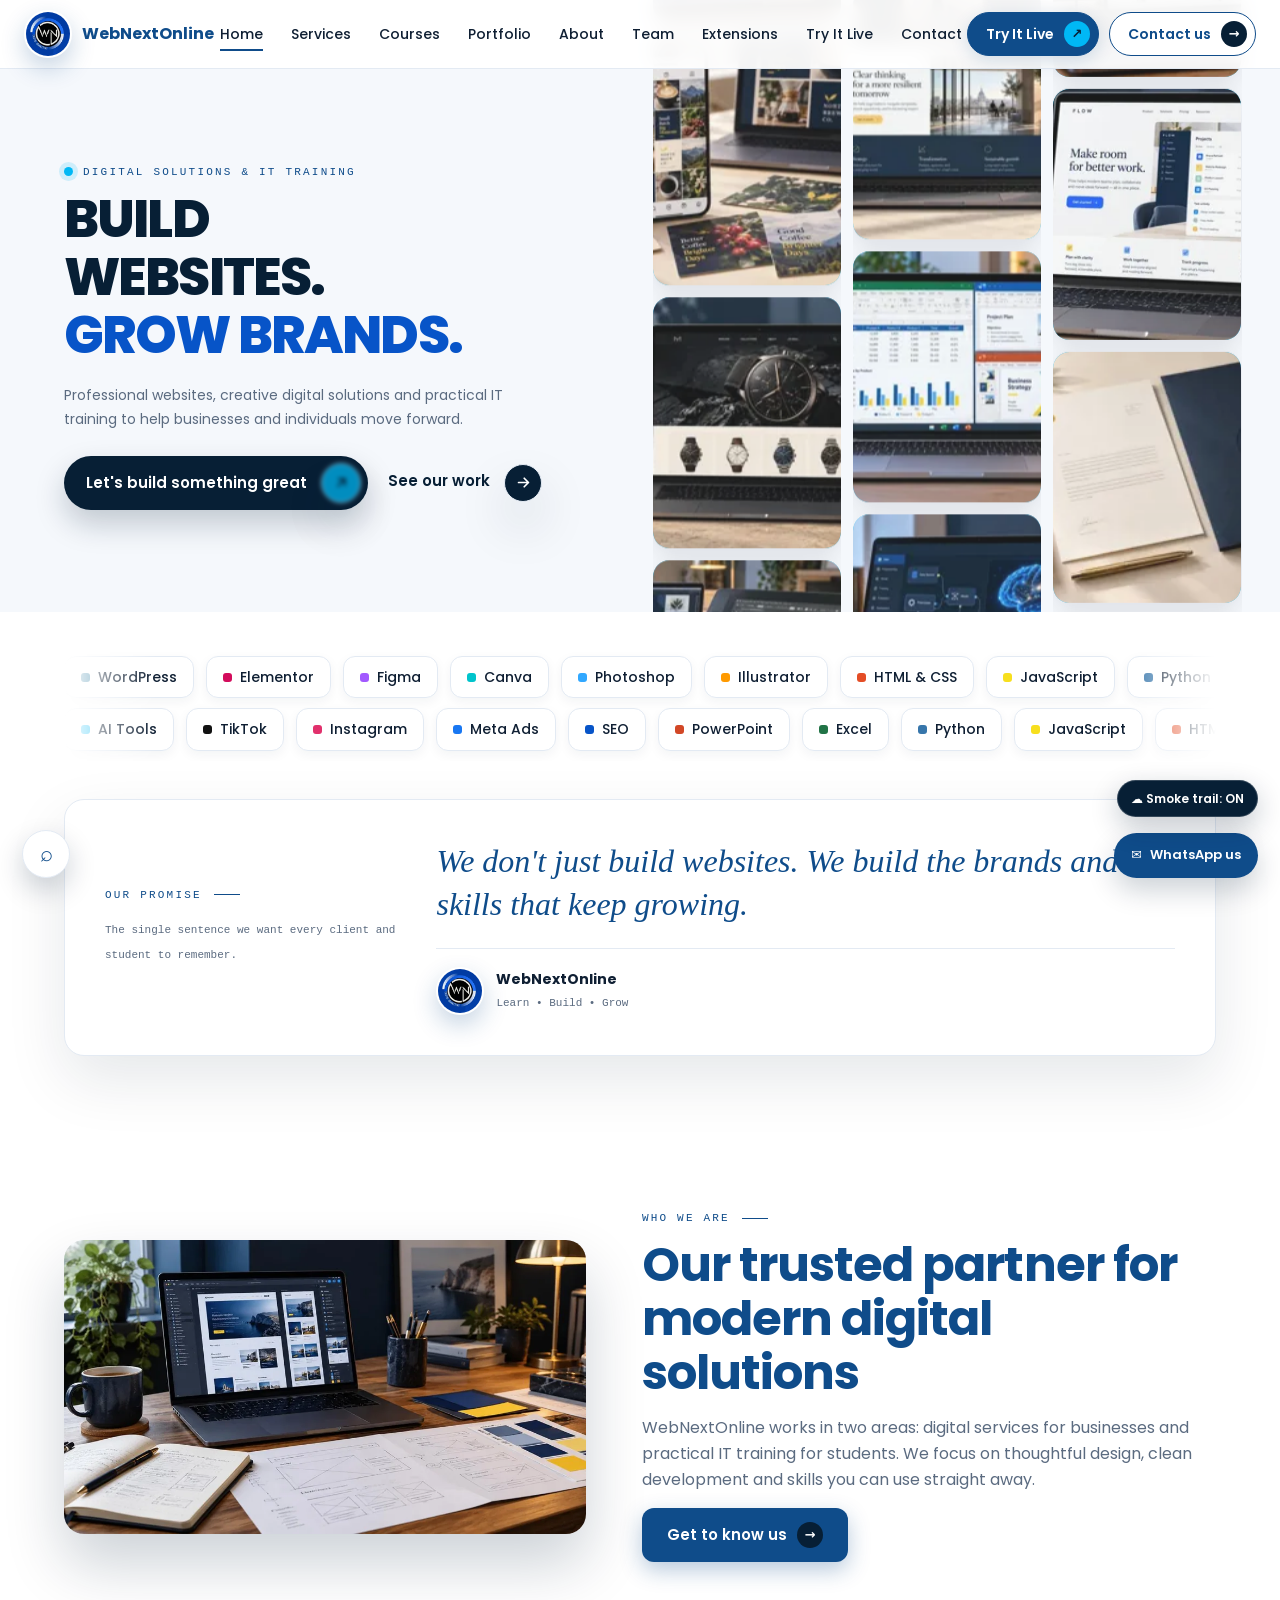
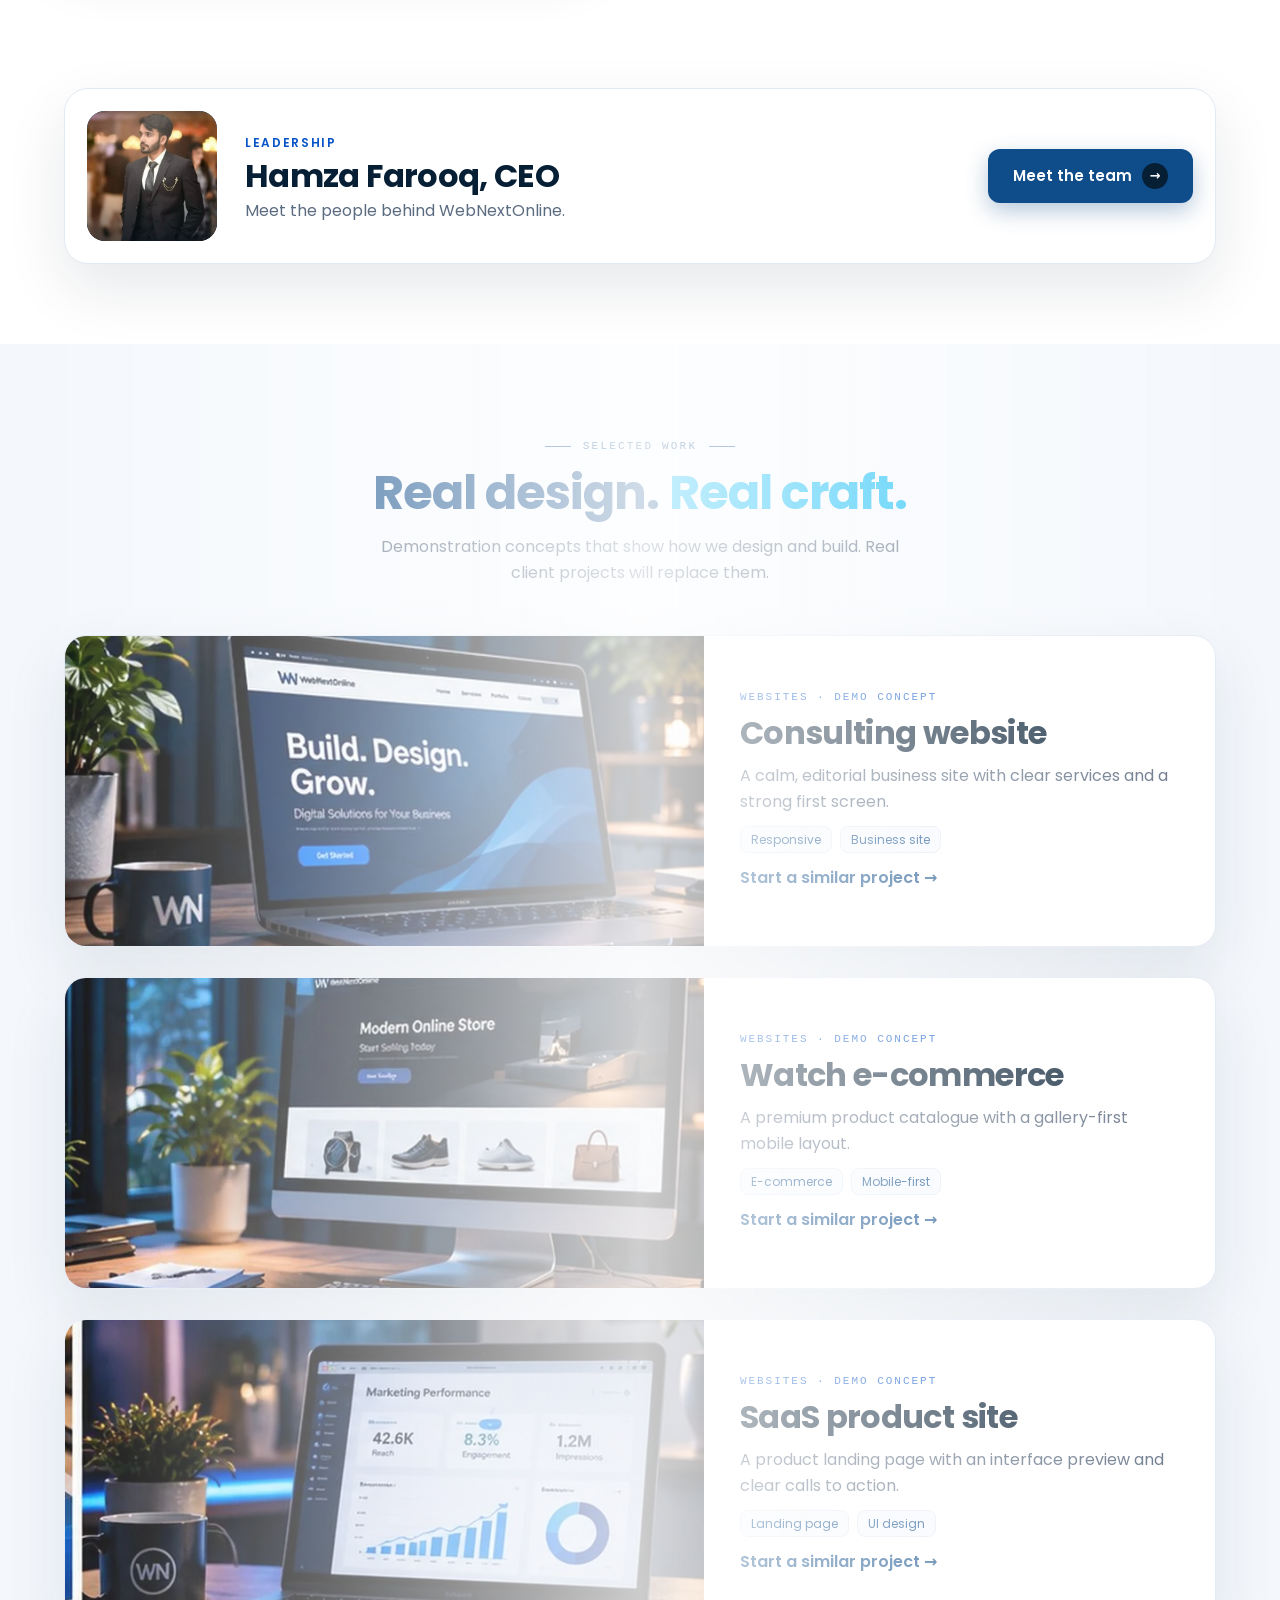
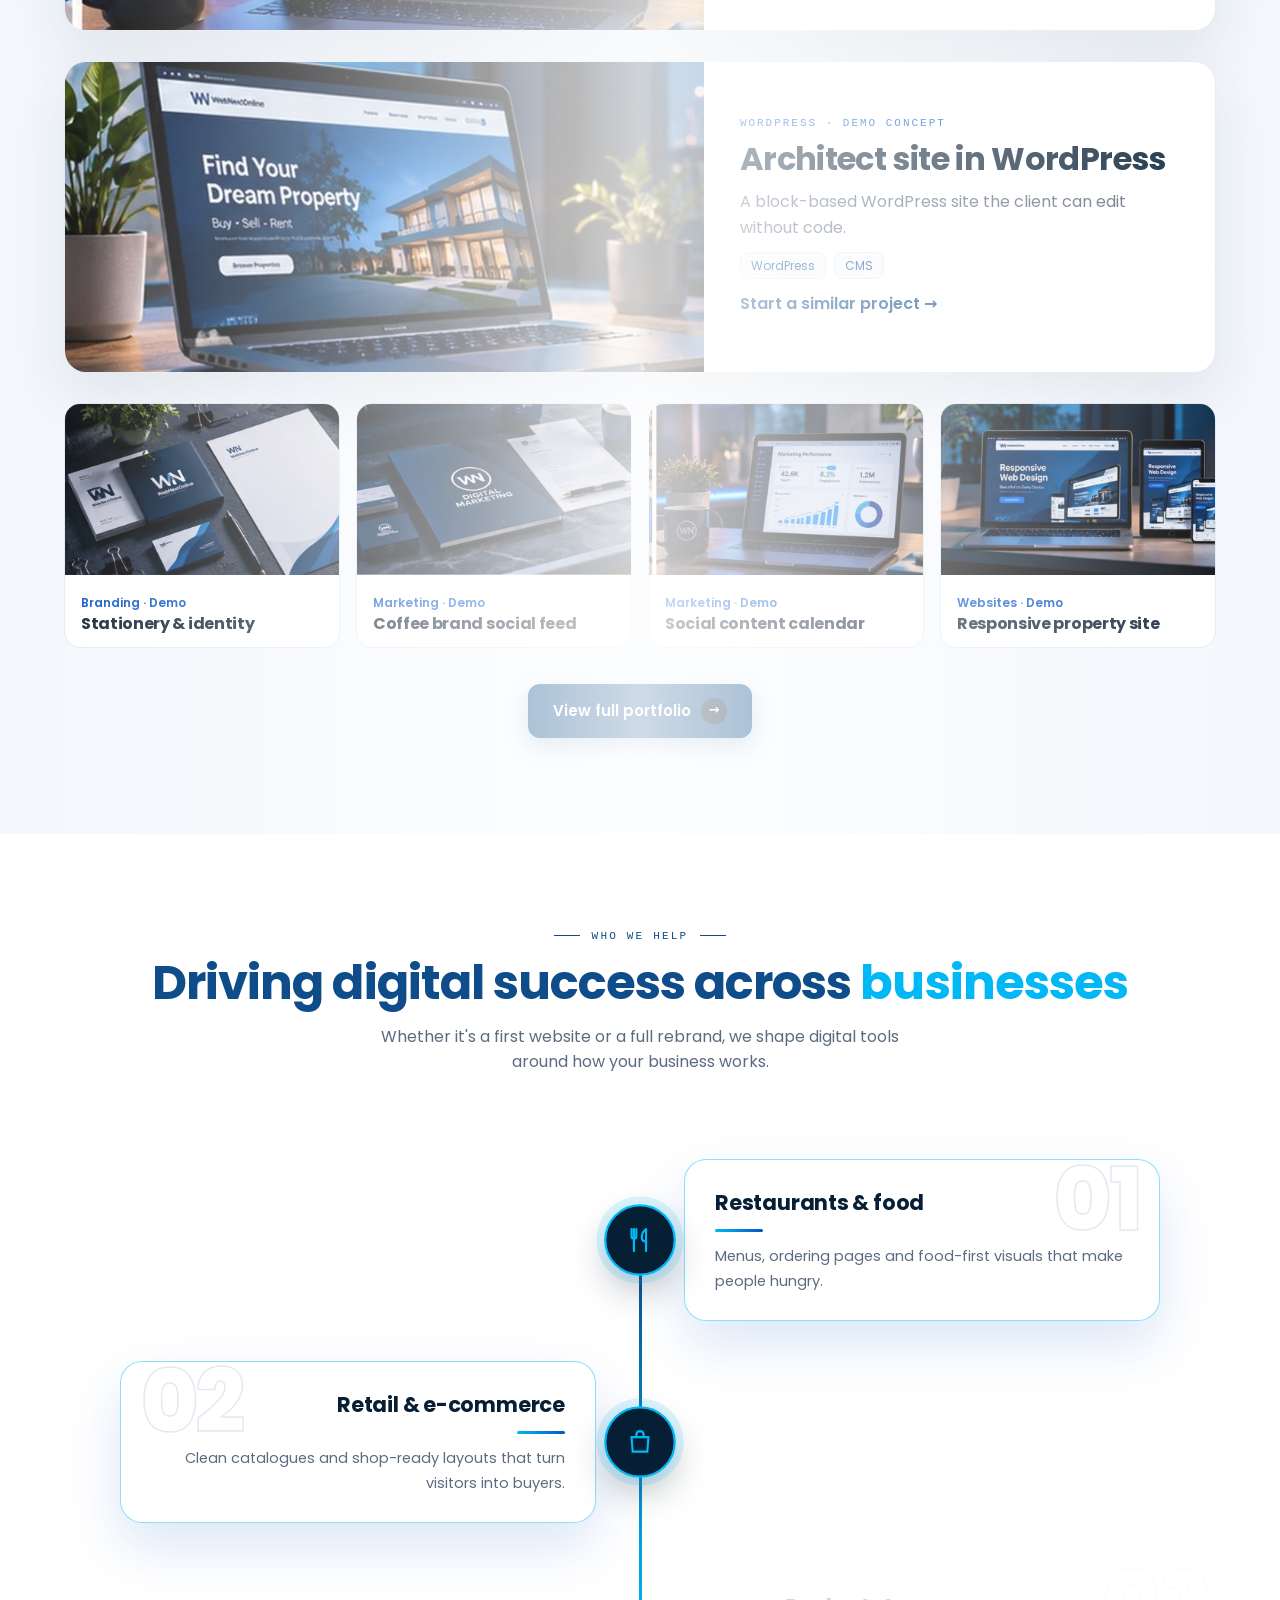
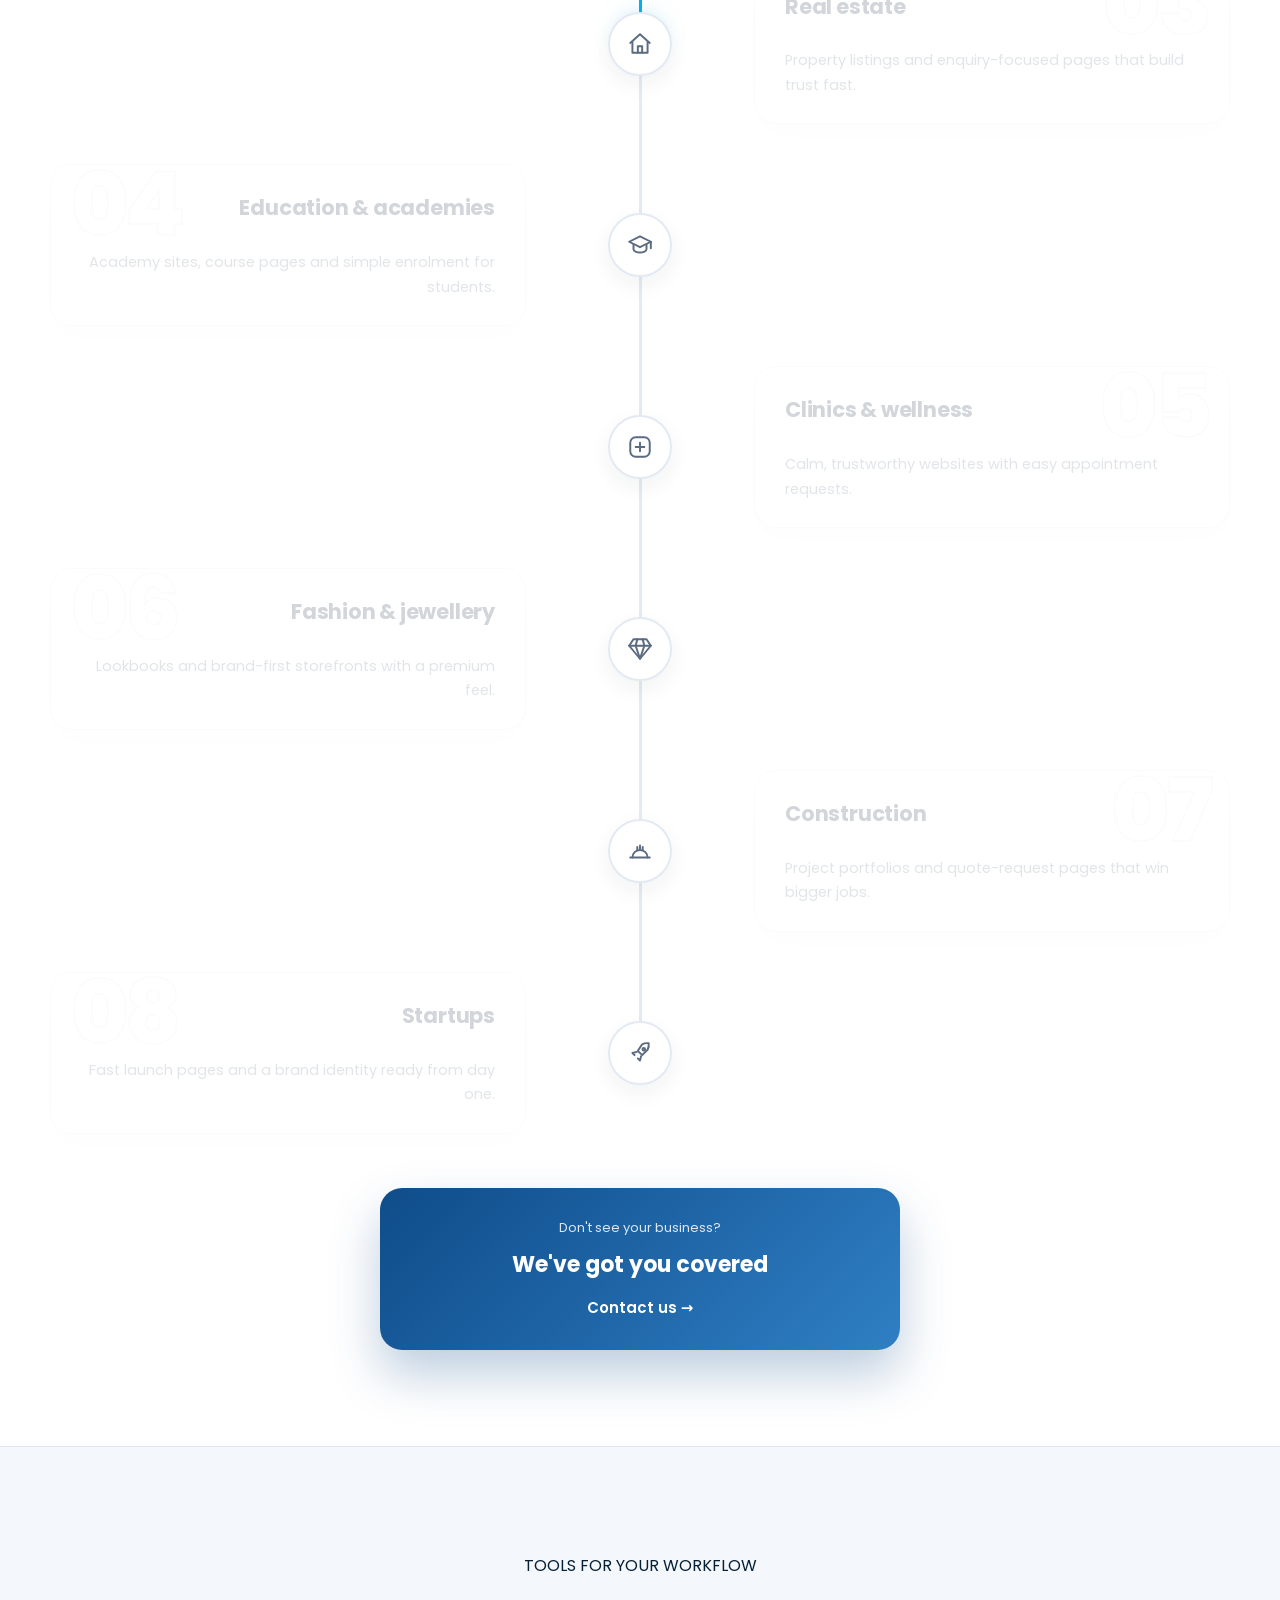
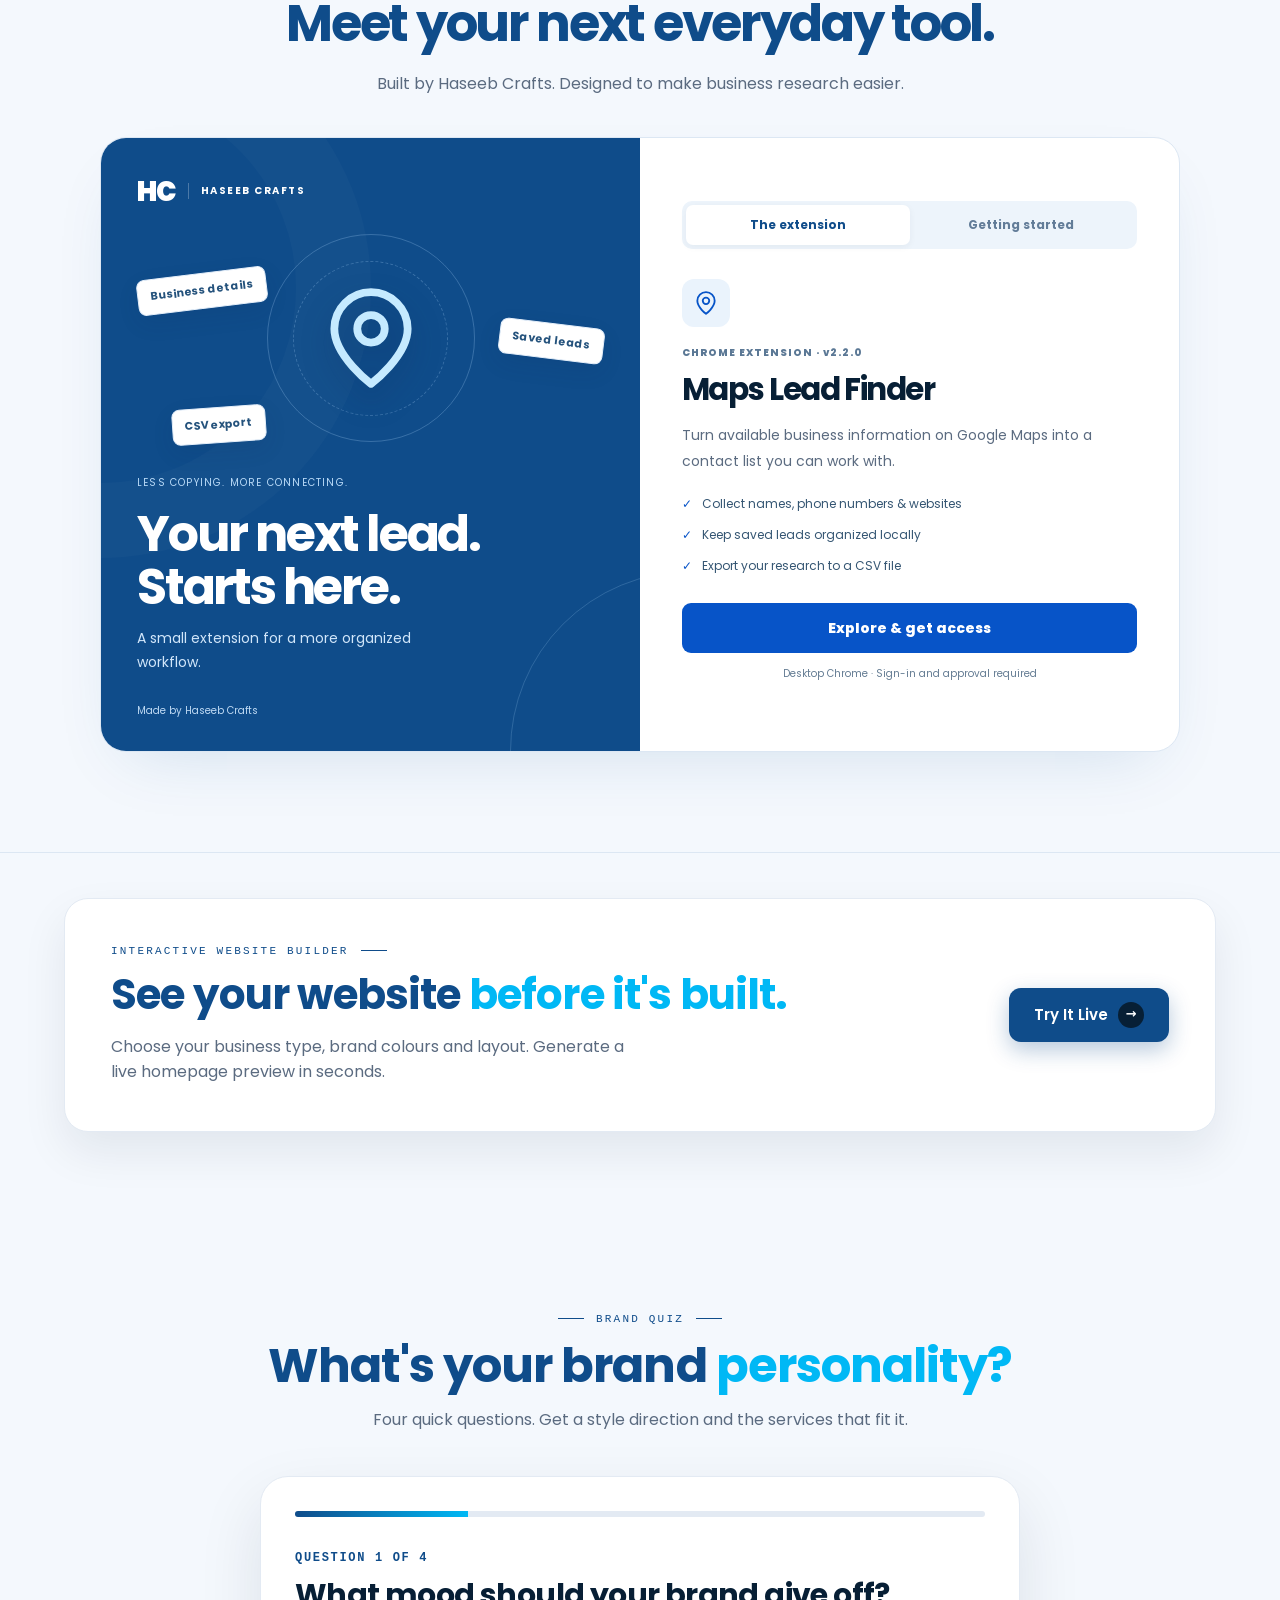
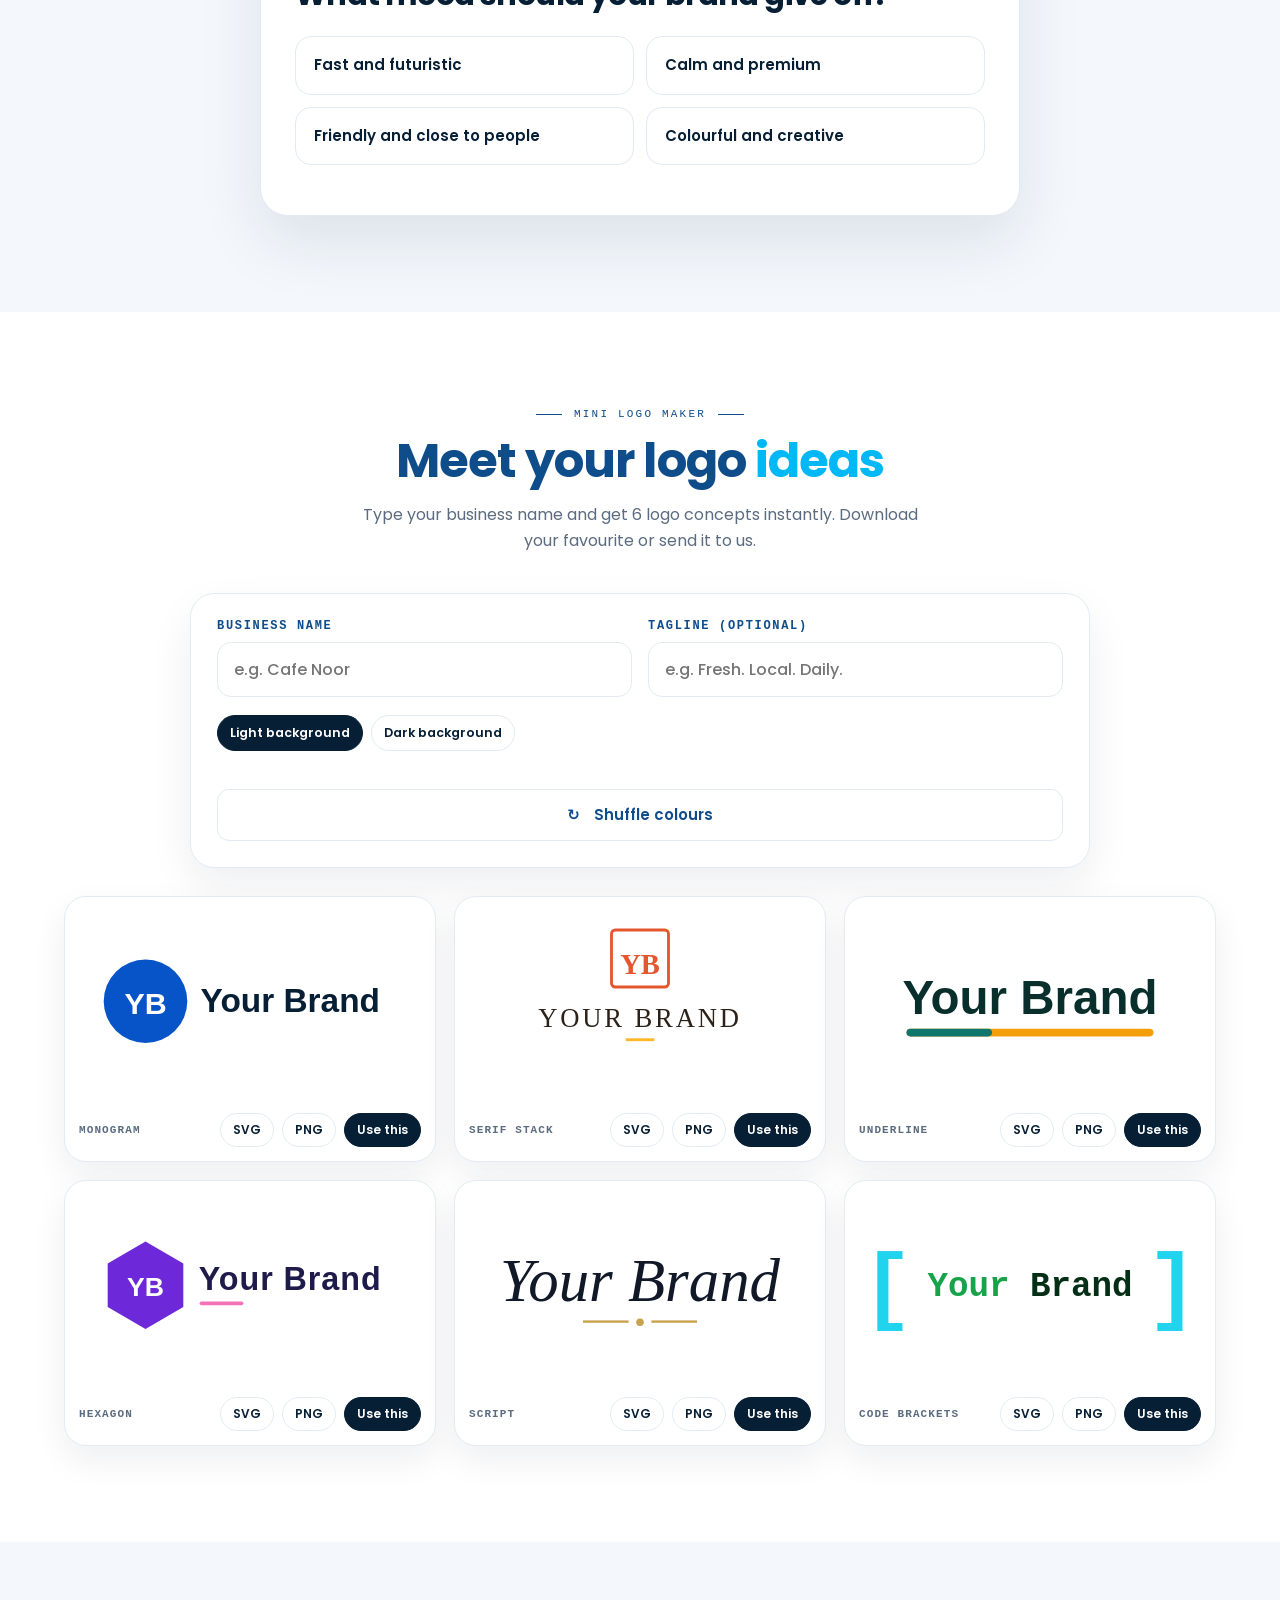
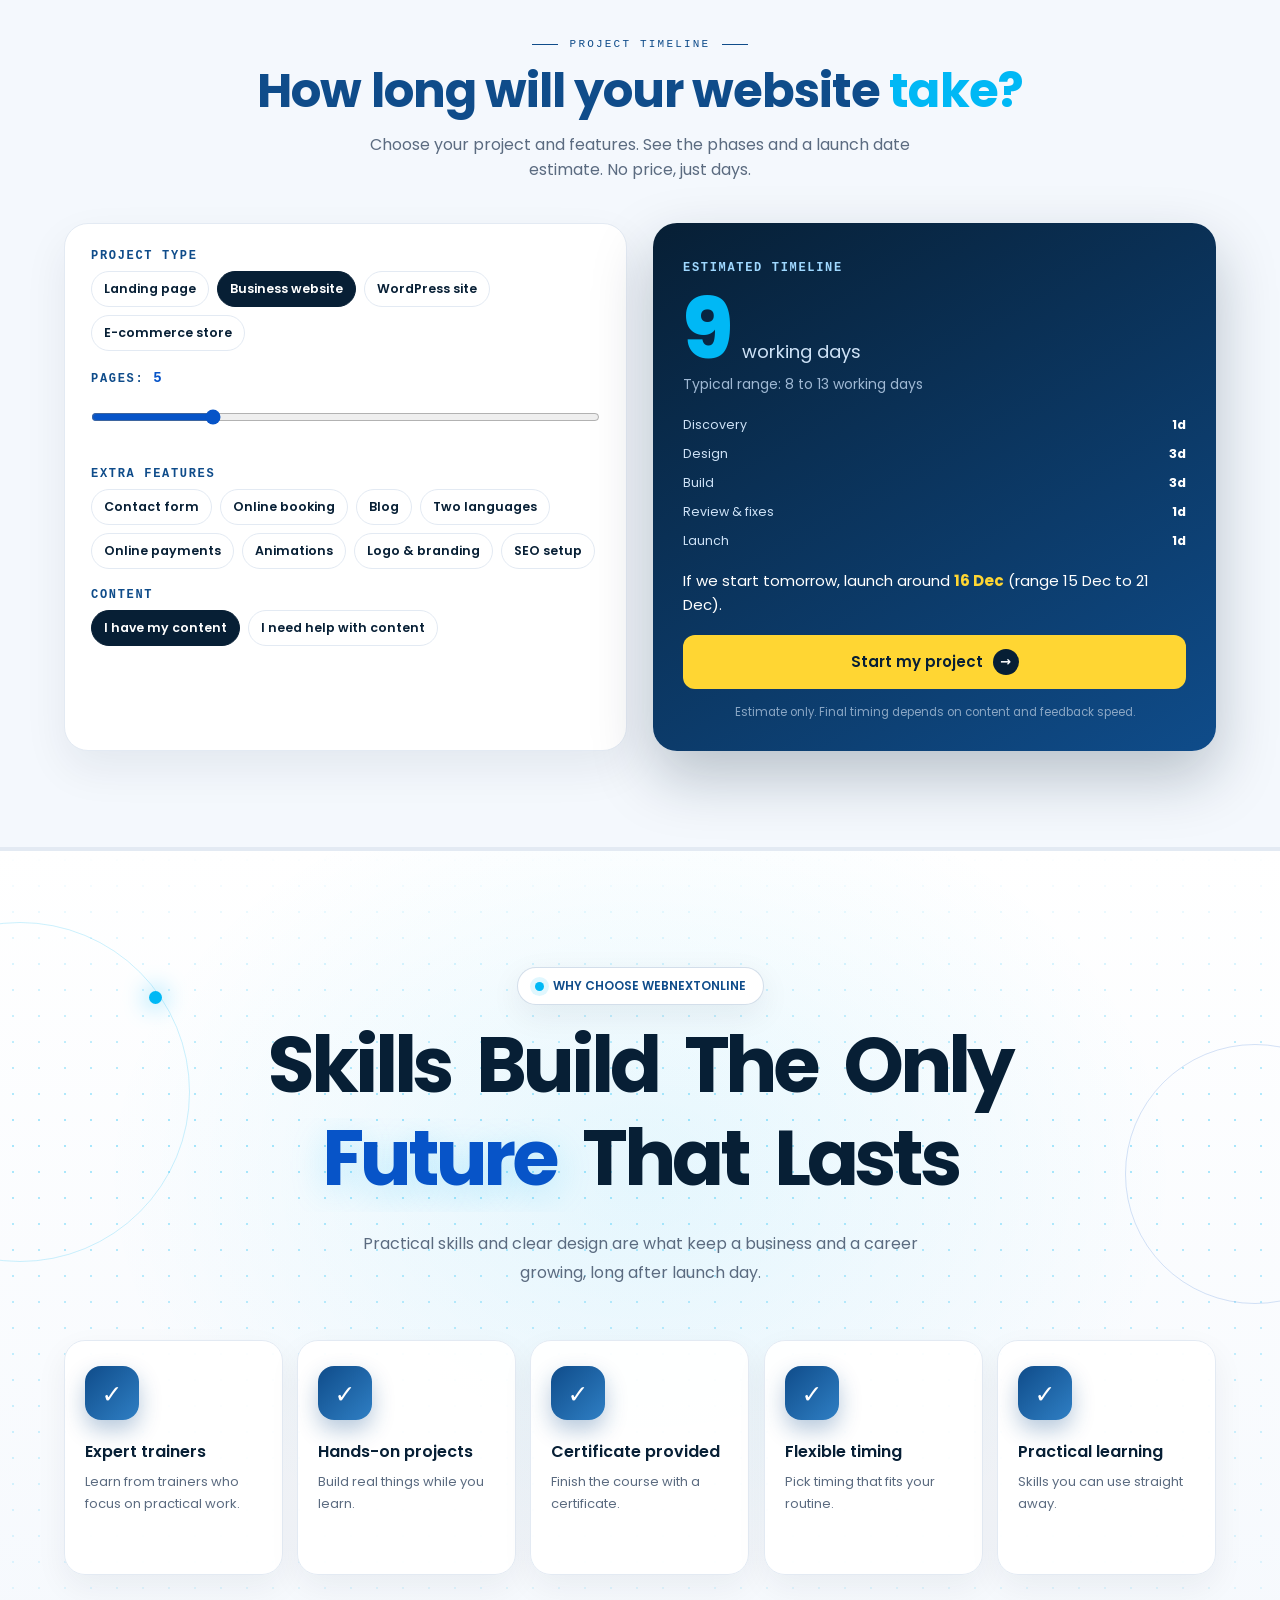
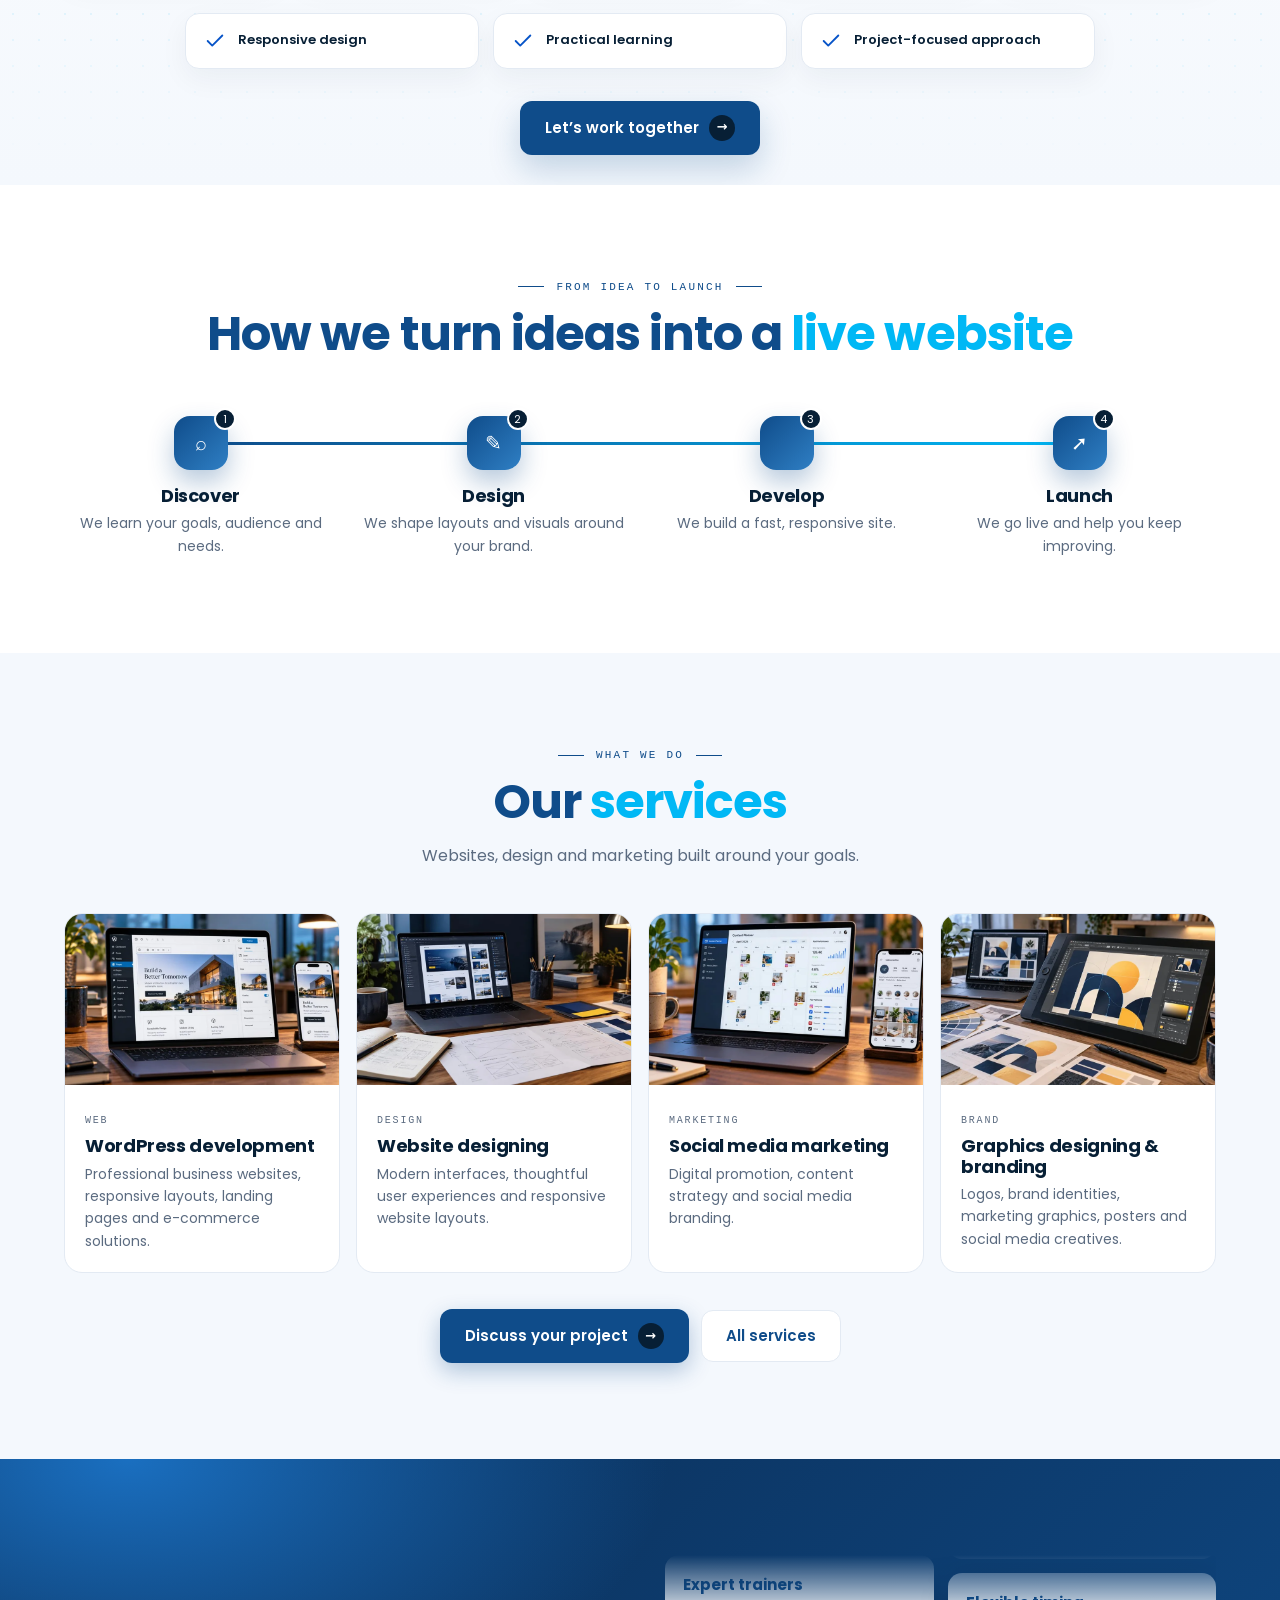
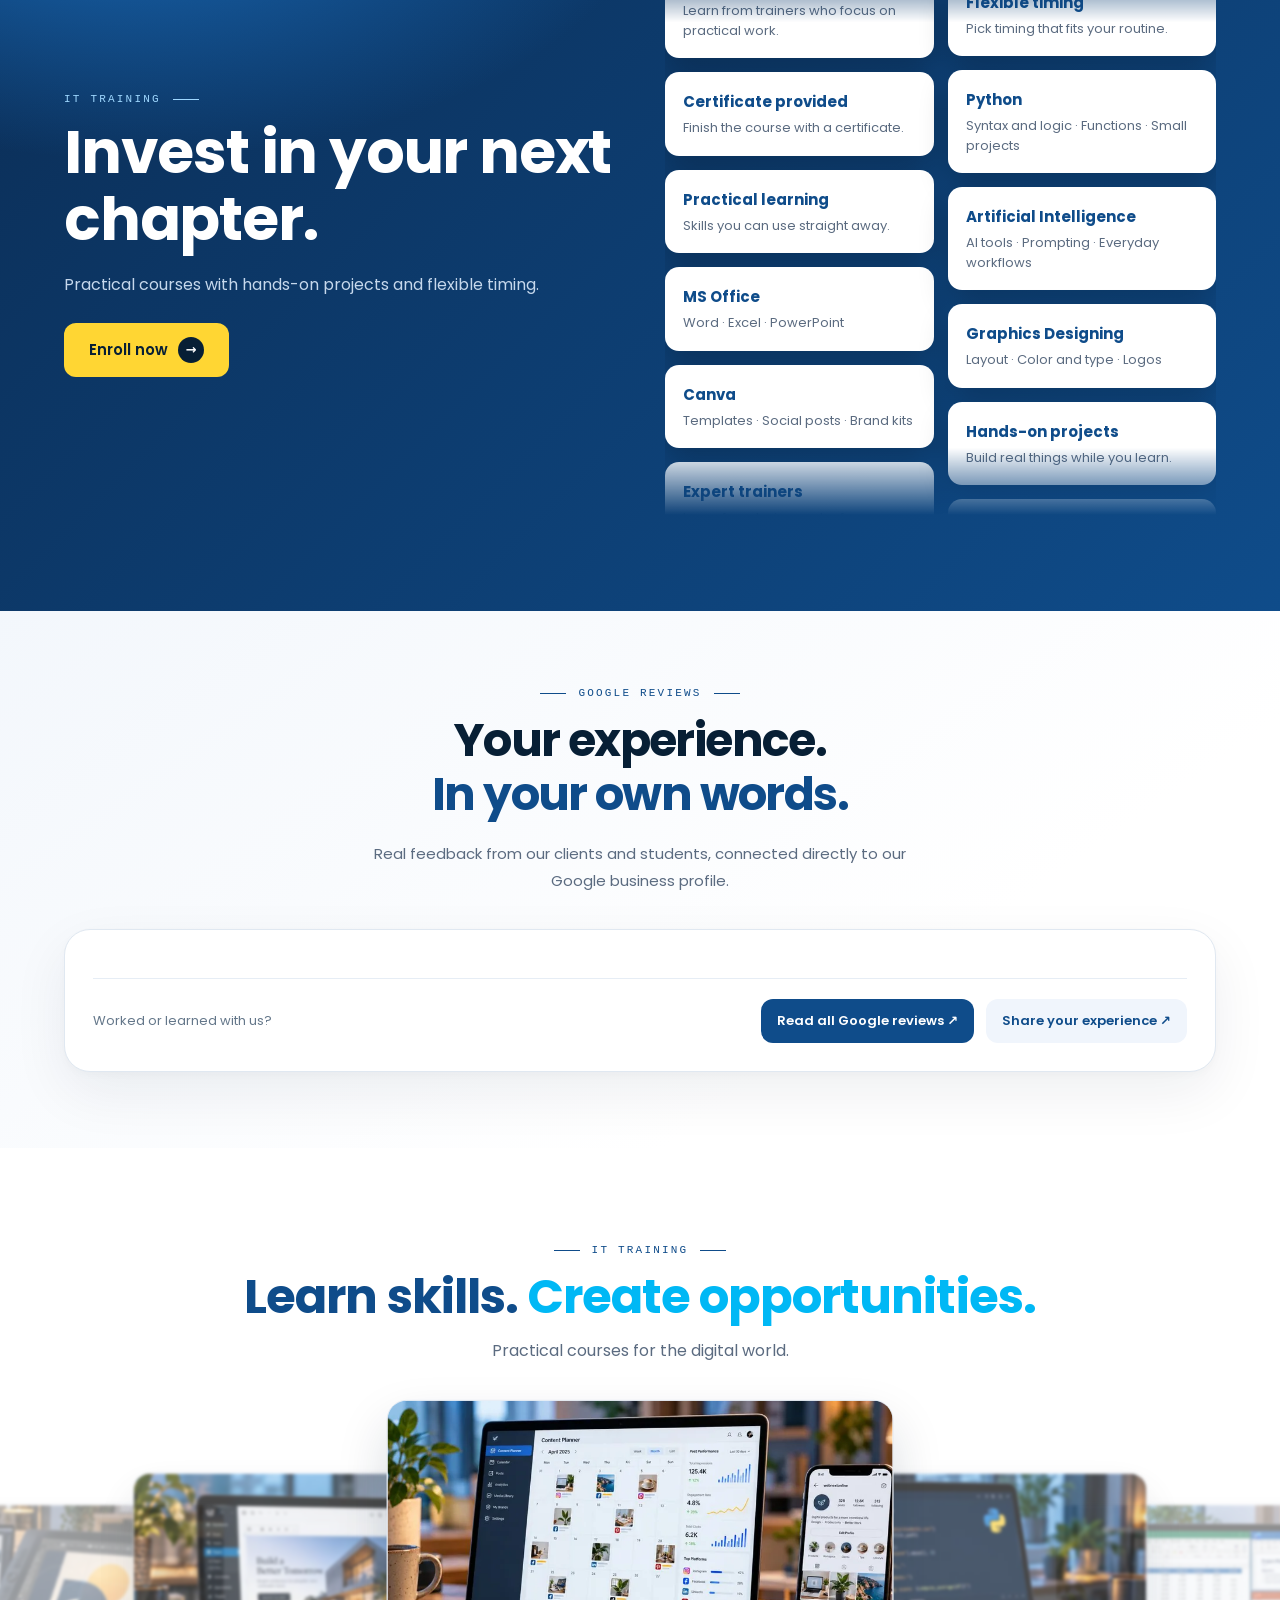
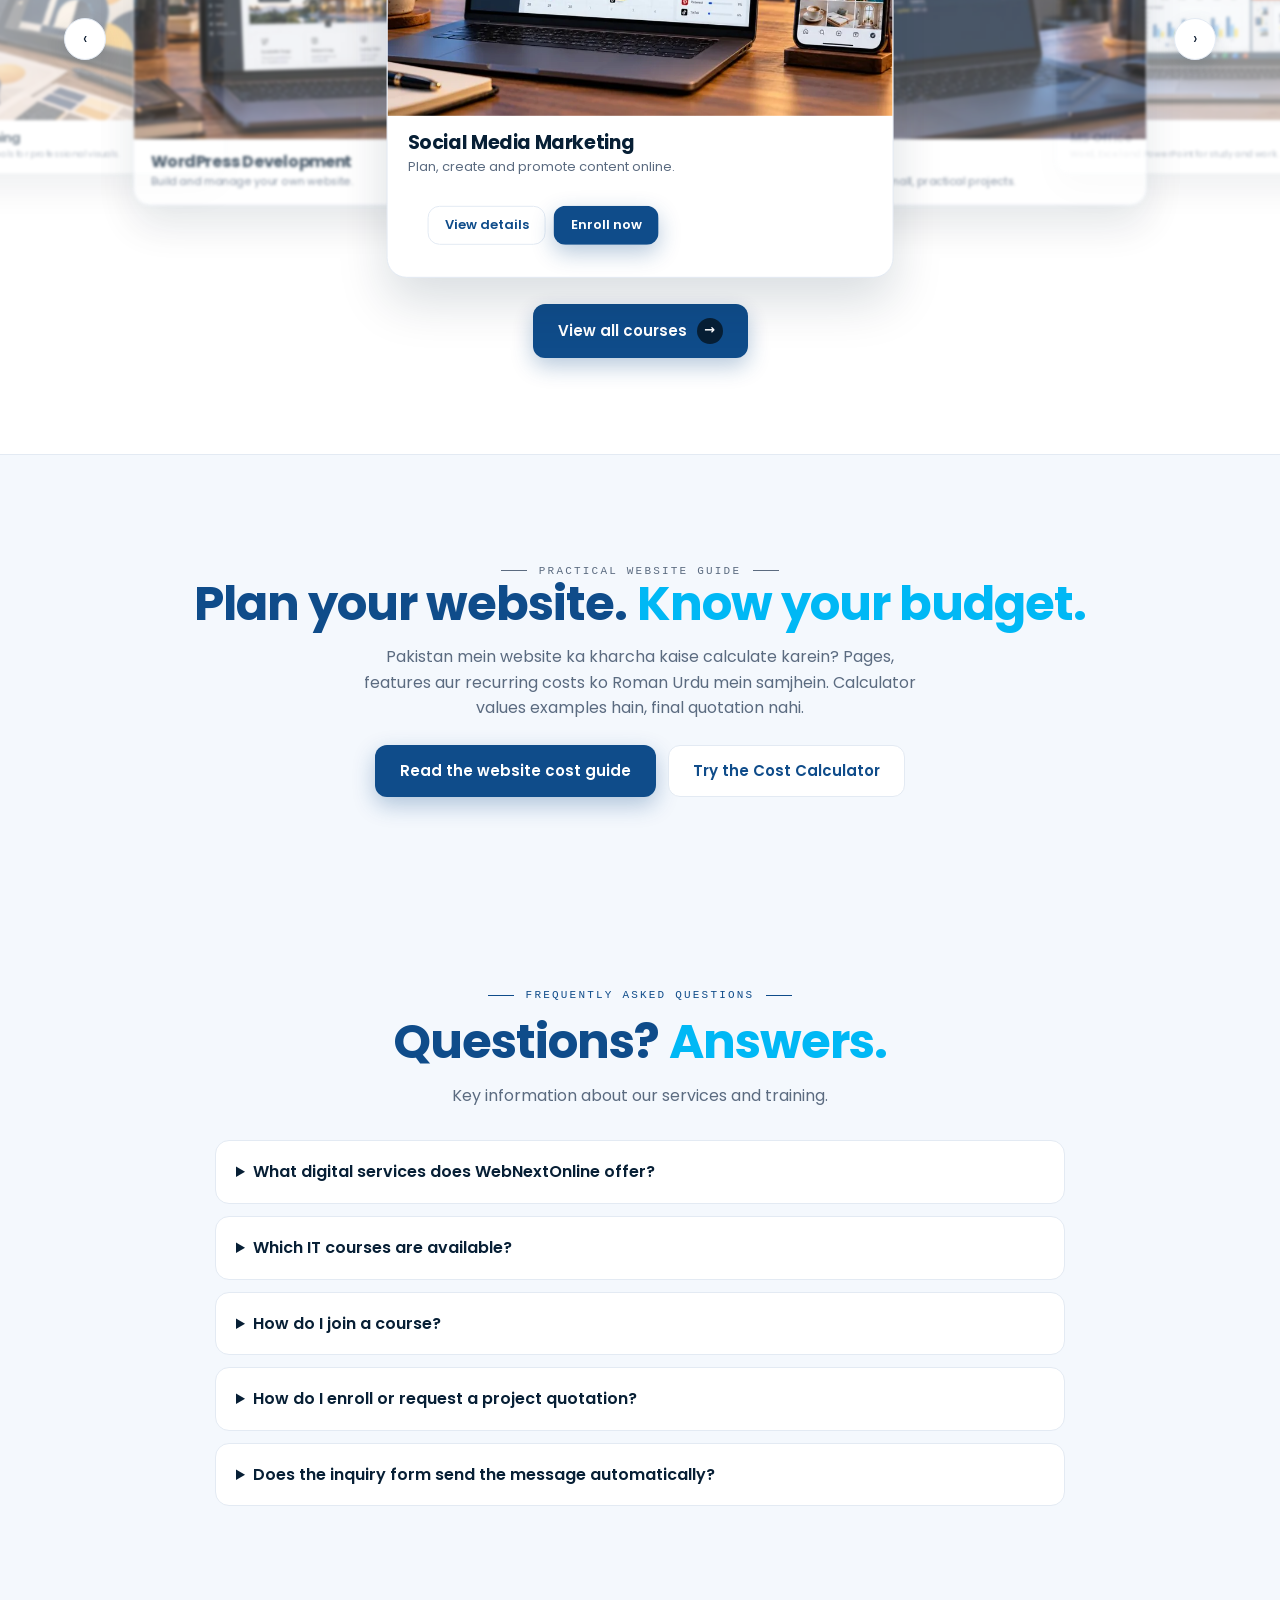
==== commit e41e867b: "Apply homepage sections and responsive styles" ====
--- a/index.html
+++ b/index.html
@@ -661,7 +661,10 @@
 
 <link rel="stylesheet" href="/assets/team-album/member-directory.css?v=carousel-clean-v8-abuzar">
 <style id="wn-carousel-restore">#wnTeamAlbum .wn-album-card a,#wnTeamAlbum .wn-album-card button,#wnTeamAlbum .wn-album-member-actions,#wnTeamAlbum .wn-team-inline-actions,#wnMemberDirectory{display:none!important;visibility:hidden!important}</style>
-<style id="wn-mobile-fix-inline">/* WebNextOnline mobile layout patch – 2026-11-19 */
+
+<style id="wn-extensions-showcase-style">
+.hc-launch{padding:90px 24px 100px;background:#f4f8fd;color:#071f35;border-block:1px solid #dce7f3}.hc-launch-heading{max-width:800px;margin:0 auto 40px;text-align:center}.hc-launch-heading h2{font-size:clamp(32px,4vw,52px);text-transform:none;letter-spacing:-.045em;line-height:1.15;margin:14px 0 18px}.hc-launch-heading>p:last-child{font-size:16px;color:#5b6b80}.hc-launch-card{max-width:1080px;margin:auto;display:grid;grid-template-columns:1fr 1fr;min-height:590px;background:white;border:1px solid #dce7f3;border-radius:26px;overflow:hidden;box-shadow:0 26px 65px -28px #0f4c8a28}.hc-launch-art{position:relative;isolation:isolate;background:#0f4c8a;color:white;overflow:hidden;padding:32px 36px;display:flex;flex-direction:column;min-height:590px;transition:background .6s}.hc-launch-art:before{content:'';position:absolute;width:540px;height:540px;border:75px solid #ffffff05;border-radius:50%;left:-270px;top:-120px;z-index:-1}.hc-launch-art:after{content:'';position:absolute;width:360px;height:360px;border:1px solid #b5dcff30;border-radius:50%;right:-230px;bottom:-180px;z-index:-1}.hc-launch-brand{display:flex;gap:12px;align-items:center;font-size:27px;font-weight:850;letter-spacing:-.04em}.hc-launch-brand small{font-size:10px;letter-spacing:.15em;font-weight:700;border-left:1px solid #ffffff40;padding-left:12px}.hc-launch-orbit{position:relative;min-height:250px;flex:1;display:grid;place-items:center}.hc-launch-ring{width:208px;height:208px;border:1px solid #b5dcff40;border-radius:50%;position:absolute}.hc-launch-ring.second{width:155px;height:155px;border-style:dashed;animation:hcOrbit 45s linear infinite}.hc-launch-pin{width:110px;height:130px;color:#c5eaff;filter:drop-shadow(0 14px 14px #082b5550);animation:hcFloat 5s ease-in-out infinite}.hc-launch-pin svg{width:100%;height:100%}.hc-launch-chip{position:absolute;white-space:nowrap;padding:8px 12px;background:#fff;color:#24527c;border:1px solid #e5effa;box-shadow:0 8px 22px #072f5518;border-radius:8px;font-size:11px;font-weight:700}.chip-one{left:0;top:60px;transform:rotate(-7deg)}.chip-two{right:0;top:110px;transform:rotate(7deg)}.chip-three{left:35px;bottom:20px;transform:rotate(-4deg)}.hc-launch-art-copy{margin-top:5px}.hc-launch-art-copy>span{font-size:10px;letter-spacing:.12em;color:#b8d9f7}.hc-launch-art-copy h3{font-size:clamp(34px,4vw,49px);line-height:1.08;letter-spacing:-.045em;color:white;margin:14px 0}.hc-launch-art-copy p{font-size:14px;color:#d1e6fa;max-width:280px;line-height:1.65}.hc-launch-made{font-size:10px;color:#bed9f3;margin-top:15px}.hc-launch-panel{padding:30px 42px 35px;display:flex;flex-direction:column;justify-content:center;min-width:0}.hc-launch-tabs{display:flex;padding:4px;background:#edf4fb;border-radius:10px;margin-bottom:30px}.hc-launch-tabs button{flex:1;min-height:40px;background:none;border:0;border-radius:7px;color:#627c98;font:650 12px Poppins,system-ui;cursor:pointer;transition:background .25s,color .25s,box-shadow .25s}.hc-launch-tabs button[aria-selected=true]{background:white;color:#0f4c8a;box-shadow:0 2px 7px #071f350d}.hc-launch-tabs button:focus-visible,.hc-launch-primary:focus-visible{outline:3px solid #1689dc;outline-offset:4px}.hc-launch-content{animation:hcPanelIn .5s both}.hc-launch-content[hidden]{display:none}.hc-launch-icon{display:grid;place-items:center;width:48px;height:48px;border-radius:12px;background:#eaf3fc;color:#0754c8;margin-bottom:18px}.hc-launch-icon svg{width:26px;height:26px}.hc-launch-version{font-size:10px;font-weight:750;letter-spacing:.1em;color:#5b7895;margin-bottom:10px}.hc-launch-content h3{font-size:31px;letter-spacing:-.05em;line-height:1.2;color:#071f35;margin:0 0 15px}.hc-launch-content>p:not(.hc-launch-version):not(.hc-launch-disclaimer){font-size:14px;color:#5b6b80;line-height:1.8;margin-bottom:20px}.hc-launch-features{list-style:none;padding:0;margin:0 0 28px}.hc-launch-features li{display:flex;gap:10px;margin:12px 0;font-size:12px;color:#355673}.hc-launch-features li>span{color:#0754c8}.hc-launch-primary{display:flex;justify-content:center;align-items:center;min-height:50px;background:#0754c8;color:white;border-radius:9px;font-size:14px;font-weight:750;transition:background .25s,transform .25s}.hc-launch-primary:hover{color:white;background:#0f4c8a;transform:translateY(-2px)}.hc-launch-content .hc-launch-disclaimer{font-size:10px;color:#647c93;text-align:center;margin:13px 0 0}.hc-launch-steps{list-style:none;padding:0;counter-reset:setup;margin:0 0 24px}.hc-launch-steps li{counter-increment:setup;position:relative;padding:0 0 0 37px;margin:17px 0}.hc-launch-steps li:before{content:counter(setup);position:absolute;left:0;top:0;display:grid;place-items:center;width:25px;height:25px;background:#eaf3fc;border-radius:50%;font-size:11px;color:#0754c8}.hc-launch-steps b{display:block;font-size:13px;color:#0f4c8a}.hc-launch-steps span{display:block;font-size:11px;color:#6b8095;margin-top:3px}.hc-launch-card.is-guide .hc-launch-art{background:#0754c8}.hc-launch-card.is-guide .hc-launch-pin{color:#fff;transform:rotate(8deg)}@keyframes hcFloat{50%{translate:0 -10px}}@keyframes hcOrbit{to{rotate:360deg}}@keyframes hcPanelIn{from{opacity:0;transform:translateX(15px)}to{opacity:1;transform:none}}@media(max-width:760px){.hc-launch{padding:60px 20px}.hc-launch-card{grid-template-columns:1fr;border-radius:20px}.hc-launch-art{min-height:440px;padding:26px 28px}.hc-launch-orbit{min-height:210px}.hc-launch-art-copy h3{font-size:36px}.hc-launch-art-copy p{max-width:none}.hc-launch-panel{padding:28px 25px 32px}.hc-launch-chip{font-size:10px}.chip-one{left:0;top:45px}.chip-two{top:85px}.chip-three{bottom:12px}.hc-launch-art-copy h3 br{display:none}}@media(prefers-reduced-motion:reduce){.hc-launch *{animation:none!important;transition:none!important}}
+</style><style id="wn-mobile-fix-inline">/* WebNextOnline mobile layout patch – 2026-11-19 */
 @media(max-width:760px){
 html,body{max-width:100%;overflow-x:clip}
 .ft{padding:55px 0 24px}
@@ -984,9 +987,7 @@
   }
 }
 </style>
-<style id="wn-extensions-showcase-style">
-.hc-launch{padding:90px 24px 100px;background:#f4f8fd;color:#071f35;border-block:1px solid #dce7f3}.hc-launch-heading{max-width:800px;margin:0 auto 40px;text-align:center}.hc-launch-heading h2{font-size:clamp(32px,4vw,52px);text-transform:none;letter-spacing:-.045em;line-height:1.15;margin:14px 0 18px}.hc-launch-heading>p:last-child{font-size:16px;color:#5b6b80}.hc-launch-card{max-width:1080px;margin:auto;display:grid;grid-template-columns:1fr 1fr;min-height:590px;background:white;border:1px solid #dce7f3;border-radius:26px;overflow:hidden;box-shadow:0 26px 65px -28px #0f4c8a28}.hc-launch-art{position:relative;isolation:isolate;background:#0f4c8a;color:white;overflow:hidden;padding:32px 36px;display:flex;flex-direction:column;min-height:590px;transition:background .6s}.hc-launch-art:before{content:'';position:absolute;width:540px;height:540px;border:75px solid #ffffff05;border-radius:50%;left:-270px;top:-120px;z-index:-1}.hc-launch-art:after{content:'';position:absolute;width:360px;height:360px;border:1px solid #b5dcff30;border-radius:50%;right:-230px;bottom:-180px;z-index:-1}.hc-launch-brand{display:flex;gap:12px;align-items:center;font-size:27px;font-weight:850;letter-spacing:-.04em}.hc-launch-brand small{font-size:10px;letter-spacing:.15em;font-weight:700;border-left:1px solid #ffffff40;padding-left:12px}.hc-launch-orbit{position:relative;min-height:250px;flex:1;display:grid;place-items:center}.hc-launch-ring{width:208px;height:208px;border:1px solid #b5dcff40;border-radius:50%;position:absolute}.hc-launch-ring.second{width:155px;height:155px;border-style:dashed;animation:hcOrbit 45s linear infinite}.hc-launch-pin{width:110px;height:130px;color:#c5eaff;filter:drop-shadow(0 14px 14px #082b5550);animation:hcFloat 5s ease-in-out infinite}.hc-launch-pin svg{width:100%;height:100%}.hc-launch-chip{position:absolute;white-space:nowrap;padding:8px 12px;background:#fff;color:#24527c;border:1px solid #e5effa;box-shadow:0 8px 22px #072f5518;border-radius:8px;font-size:11px;font-weight:700}.chip-one{left:0;top:60px;transform:rotate(-7deg)}.chip-two{right:0;top:110px;transform:rotate(7deg)}.chip-three{left:35px;bottom:20px;transform:rotate(-4deg)}.hc-launch-art-copy{margin-top:5px}.hc-launch-art-copy>span{font-size:10px;letter-spacing:.12em;color:#b8d9f7}.hc-launch-art-copy h3{font-size:clamp(34px,4vw,49px);line-height:1.08;letter-spacing:-.045em;color:white;margin:14px 0}.hc-launch-art-copy p{font-size:14px;color:#d1e6fa;max-width:280px;line-height:1.65}.hc-launch-made{font-size:10px;color:#bed9f3;margin-top:15px}.hc-launch-panel{padding:30px 42px 35px;display:flex;flex-direction:column;justify-content:center;min-width:0}.hc-launch-tabs{display:flex;padding:4px;background:#edf4fb;border-radius:10px;margin-bottom:30px}.hc-launch-tabs button{flex:1;min-height:40px;background:none;border:0;border-radius:7px;color:#627c98;font:650 12px Poppins,system-ui;cursor:pointer;transition:background .25s,color .25s,box-shadow .25s}.hc-launch-tabs button[aria-selected=true]{background:white;color:#0f4c8a;box-shadow:0 2px 7px #071f350d}.hc-launch-tabs button:focus-visible,.hc-launch-primary:focus-visible{outline:3px solid #1689dc;outline-offset:4px}.hc-launch-content{animation:hcPanelIn .5s both}.hc-launch-content[hidden]{display:none}.hc-launch-icon{display:grid;place-items:center;width:48px;height:48px;border-radius:12px;background:#eaf3fc;color:#0754c8;margin-bottom:18px}.hc-launch-icon svg{width:26px;height:26px}.hc-launch-version{font-size:10px;font-weight:750;letter-spacing:.1em;color:#5b7895;margin-bottom:10px}.hc-launch-content h3{font-size:31px;letter-spacing:-.05em;line-height:1.2;color:#071f35;margin:0 0 15px}.hc-launch-content>p:not(.hc-launch-version):not(.hc-launch-disclaimer){font-size:14px;color:#5b6b80;line-height:1.8;margin-bottom:20px}.hc-launch-features{list-style:none;padding:0;margin:0 0 28px}.hc-launch-features li{display:flex;gap:10px;margin:12px 0;font-size:12px;color:#355673}.hc-launch-features li>span{color:#0754c8}.hc-launch-primary{display:flex;justify-content:center;align-items:center;min-height:50px;background:#0754c8;color:white;border-radius:9px;font-size:14px;font-weight:750;transition:background .25s,transform .25s}.hc-launch-primary:hover{color:white;background:#0f4c8a;transform:translateY(-2px)}.hc-launch-content .hc-launch-disclaimer{font-size:10px;color:#647c93;text-align:center;margin:13px 0 0}.hc-launch-steps{list-style:none;padding:0;counter-reset:setup;margin:0 0 24px}.hc-launch-steps li{counter-increment:setup;position:relative;padding:0 0 0 37px;margin:17px 0}.hc-launch-steps li:before{content:counter(setup);position:absolute;left:0;top:0;display:grid;place-items:center;width:25px;height:25px;background:#eaf3fc;border-radius:50%;font-size:11px;color:#0754c8}.hc-launch-steps b{display:block;font-size:13px;color:#0f4c8a}.hc-launch-steps span{display:block;font-size:11px;color:#6b8095;margin-top:3px}.hc-launch-card.is-guide .hc-launch-art{background:#0754c8}.hc-launch-card.is-guide .hc-launch-pin{color:#fff;transform:rotate(8deg)}@keyframes hcFloat{50%{translate:0 -10px}}@keyframes hcOrbit{to{rotate:360deg}}@keyframes hcPanelIn{from{opacity:0;transform:translateX(15px)}to{opacity:1;transform:none}}@media(max-width:760px){.hc-launch{padding:60px 20px}.hc-launch-card{grid-template-columns:1fr;border-radius:20px}.hc-launch-art{min-height:440px;padding:26px 28px}.hc-launch-orbit{min-height:210px}.hc-launch-art-copy h3{font-size:36px}.hc-launch-art-copy p{max-width:none}.hc-launch-panel{padding:28px 25px 32px}.hc-launch-chip{font-size:10px}.chip-one{left:0;top:45px}.chip-two{top:85px}.chip-three{bottom:12px}.hc-launch-art-copy h3 br{display:none}}@media(prefers-reduced-motion:reduce){.hc-launch *{animation:none!important;transition:none!important}}
-</style></head><body>
+</head><body>
 <nav id="nav"><a href="#home" class="lg"><span class="logo wn-brand-logo"><img decoding="async" src="assets/site-images/24dc0e9895de97.webp" alt="WebNextOnline logo"></span>WebNextOnline</a>
 <div class="ln" id="wn-nav-links"><a href="#home">Home</a><a href="#services">Services</a><a href="#courses">Courses</a><a href="#portfolio">Portfolio</a><a href="#about">About</a><a href="#team">Team</a><a href="https://haseebcrafts.com/haseeb-extensions/">Extensions</a><a href="#try-live">Try It Live</a><a href="#contact">Contact</a></div>
 <div class="wn-nav-actions"><a href="#try-live" class="btn wn-try-nav">Try It Live <span class="ar">↗</span></a><a href="#contact" class="btn wn-contact-nav">Contact us <span class="ar">→</span></a></div><button id="bgr" type="button" aria-label="Menu" aria-controls="wn-nav-links" aria-expanded="false">☰</button><div id="pg"></div></nav>
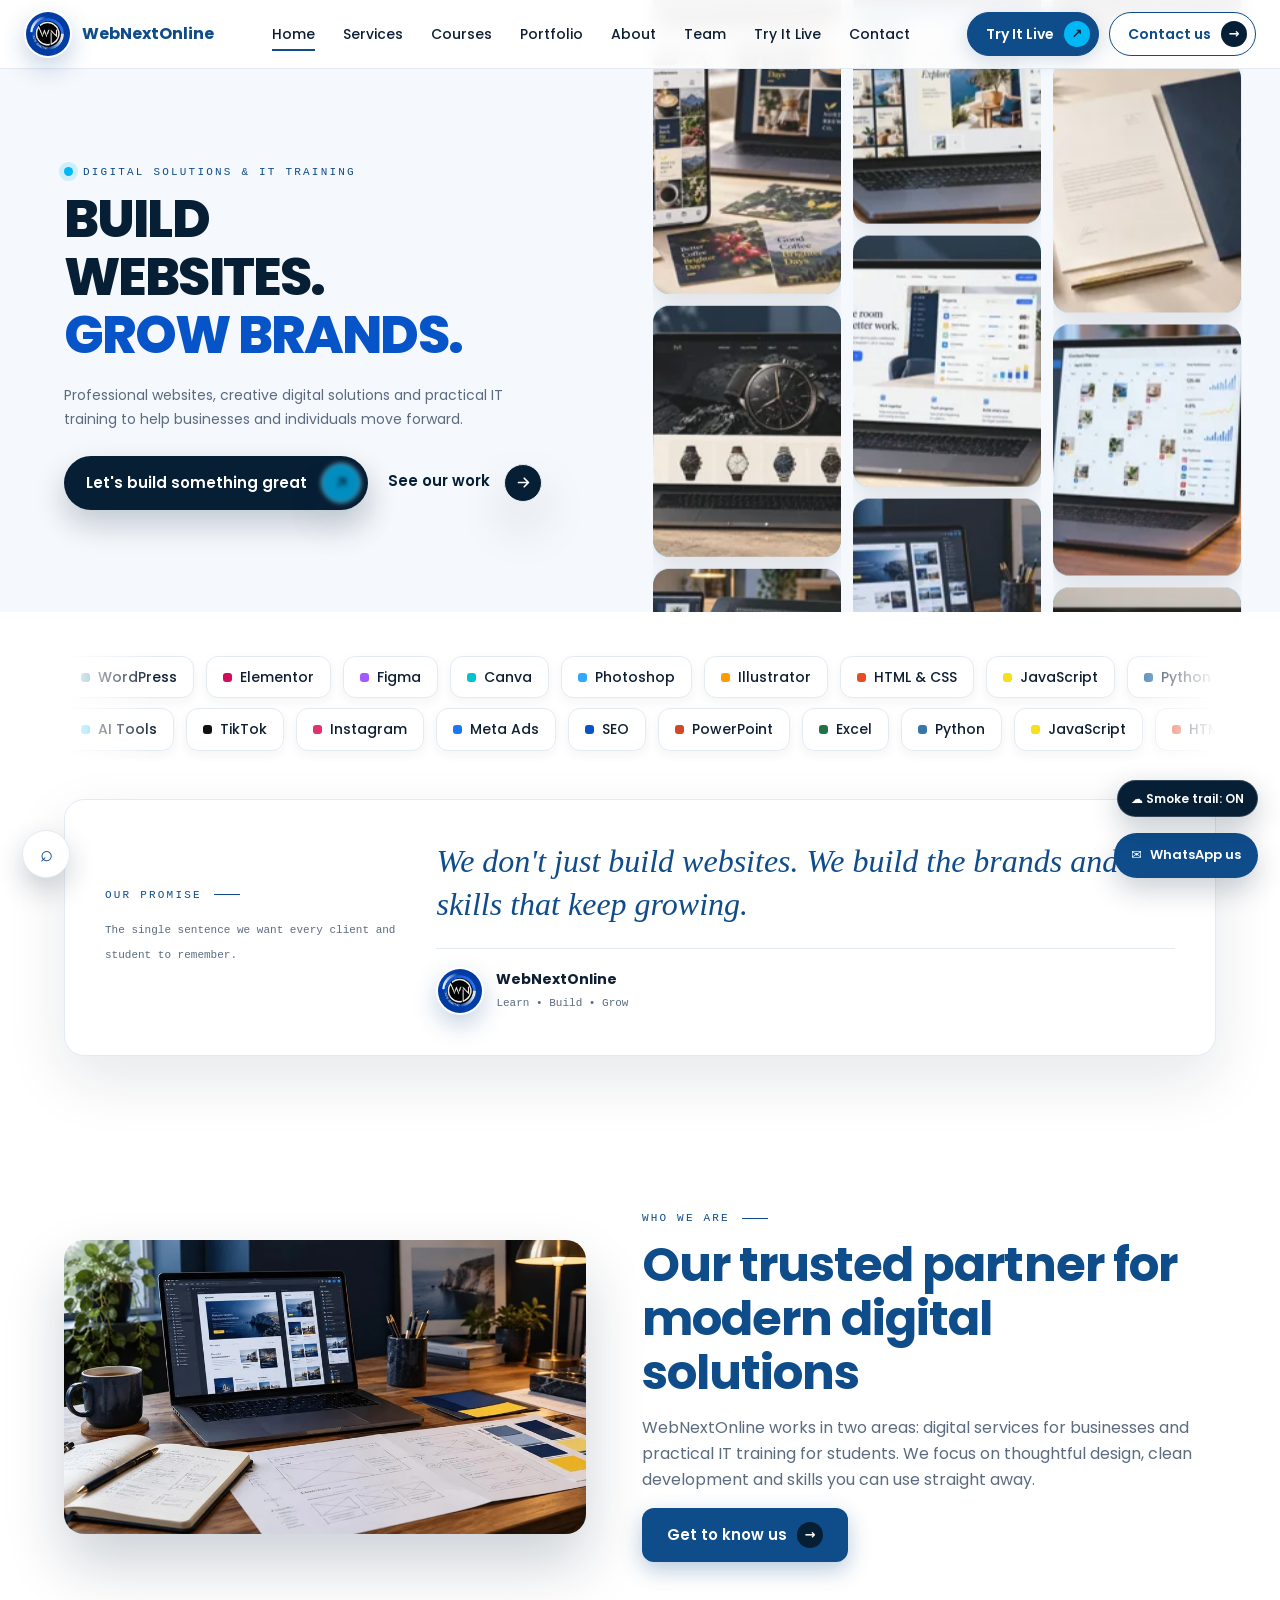
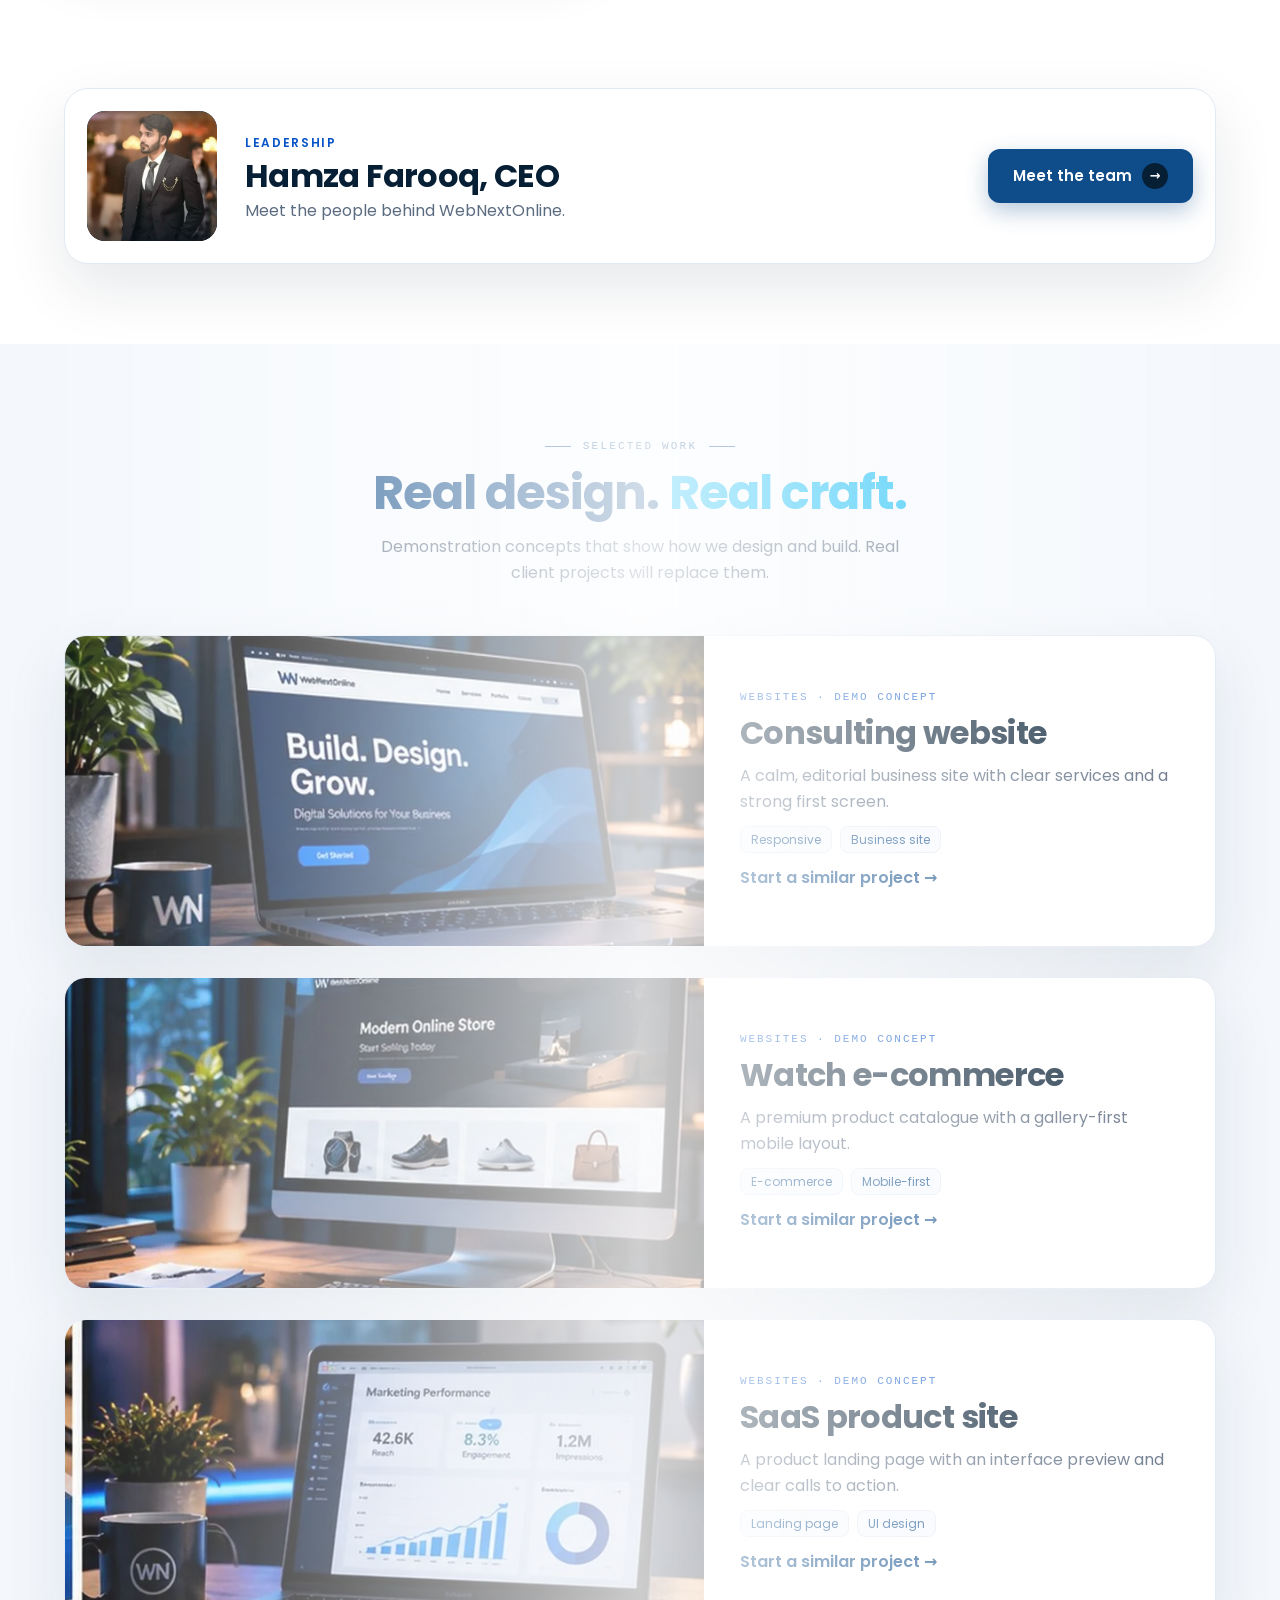
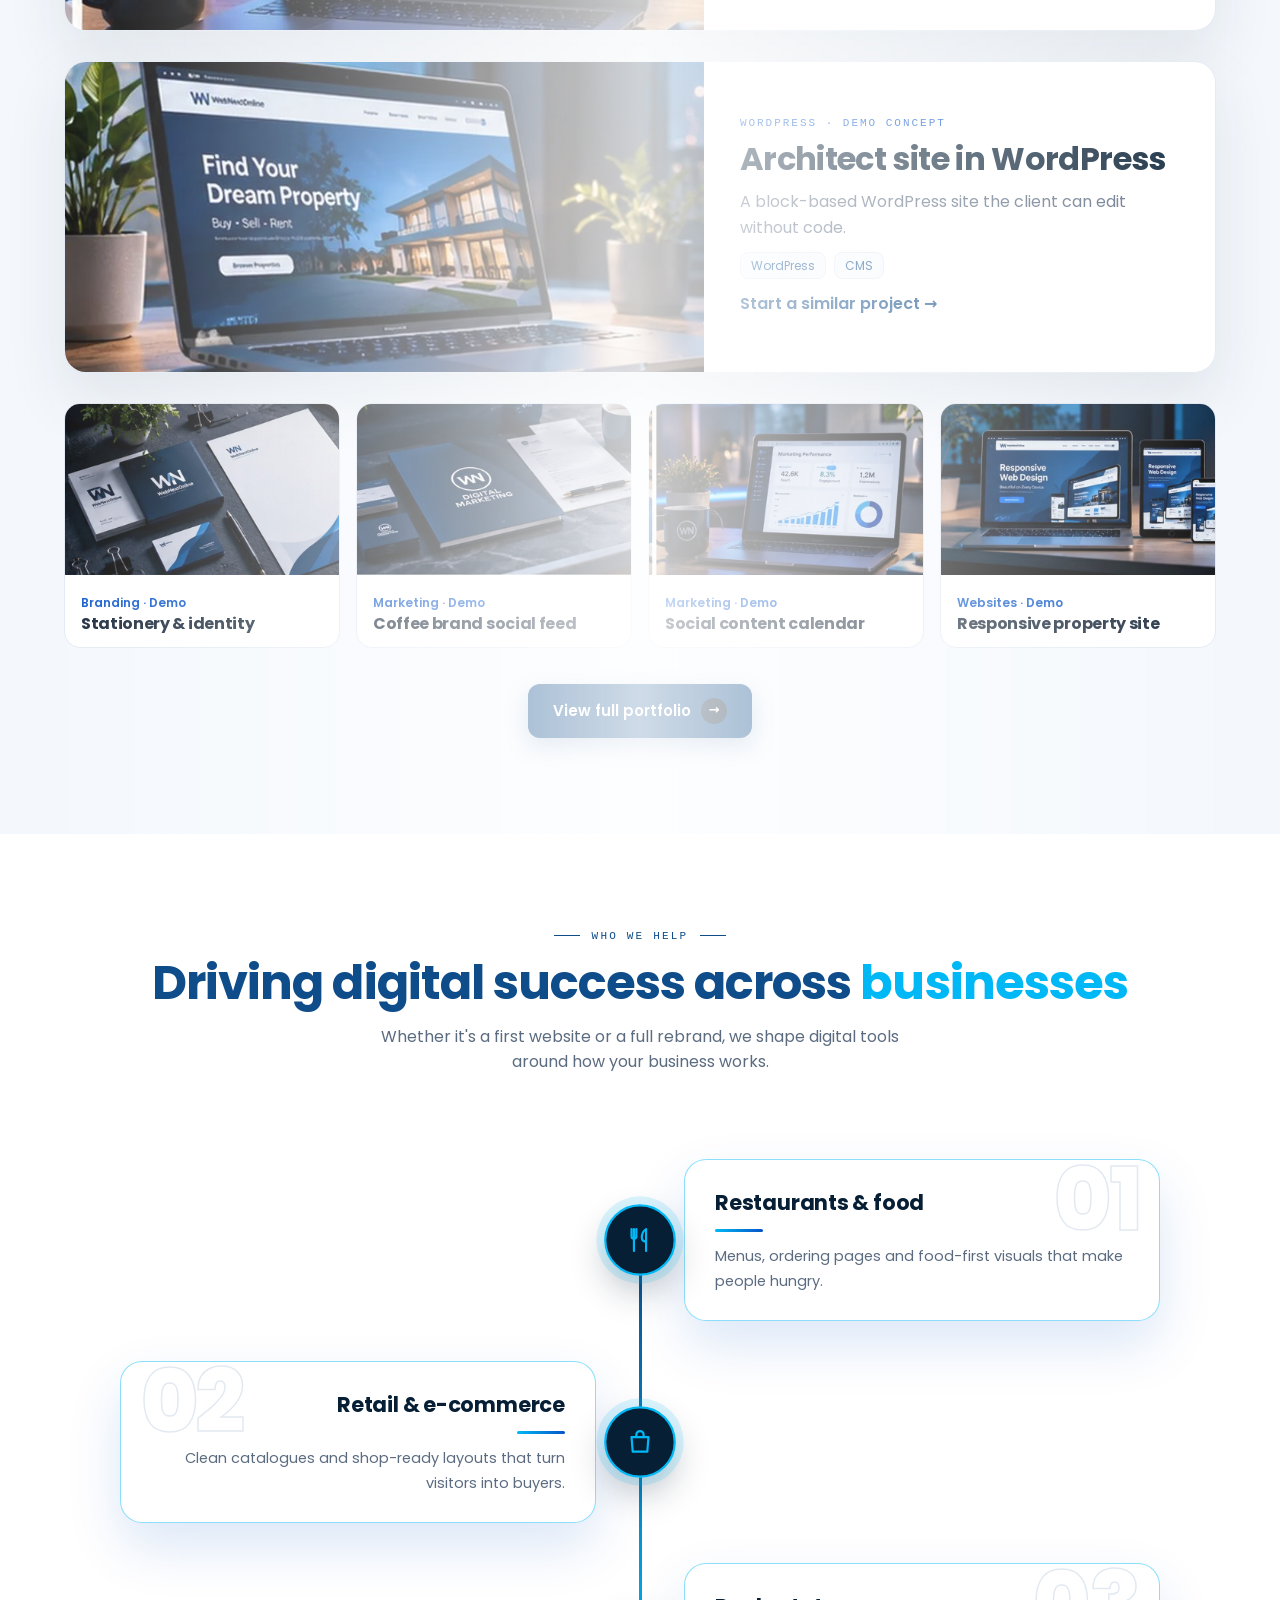
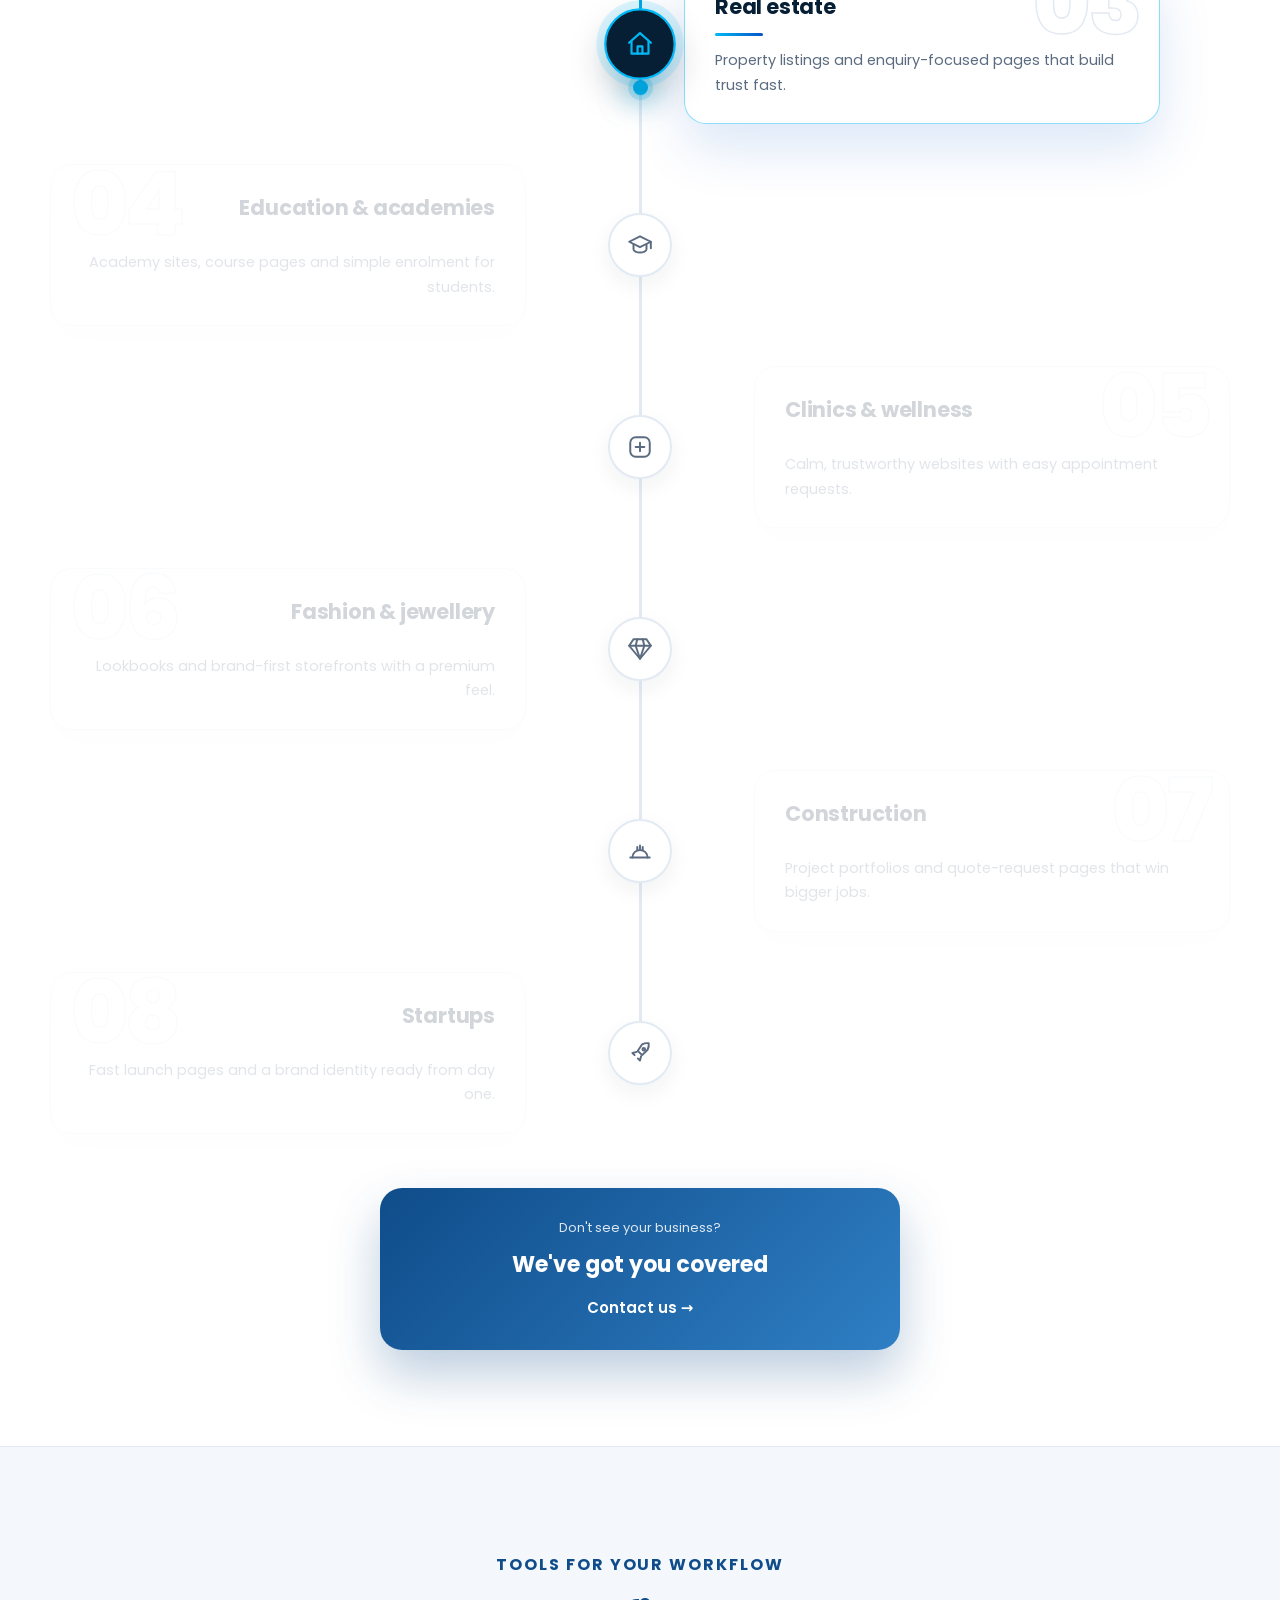
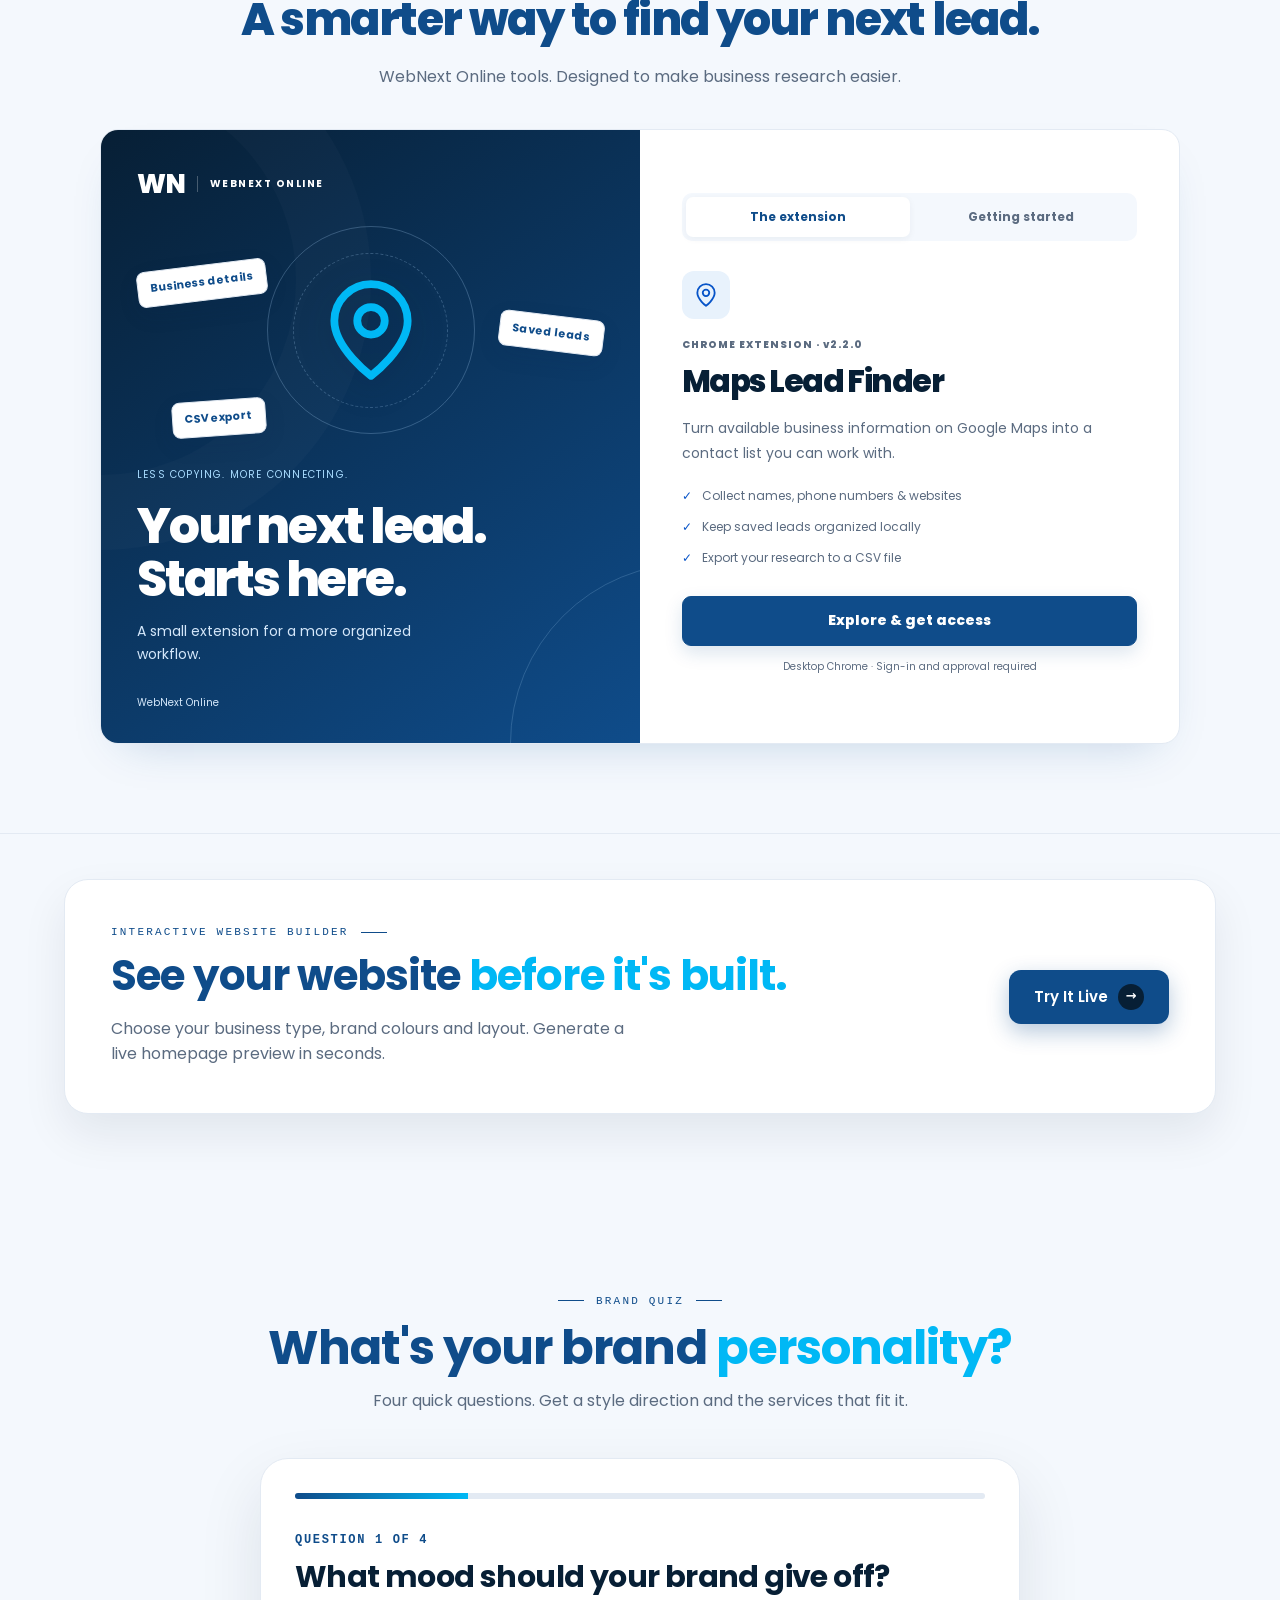
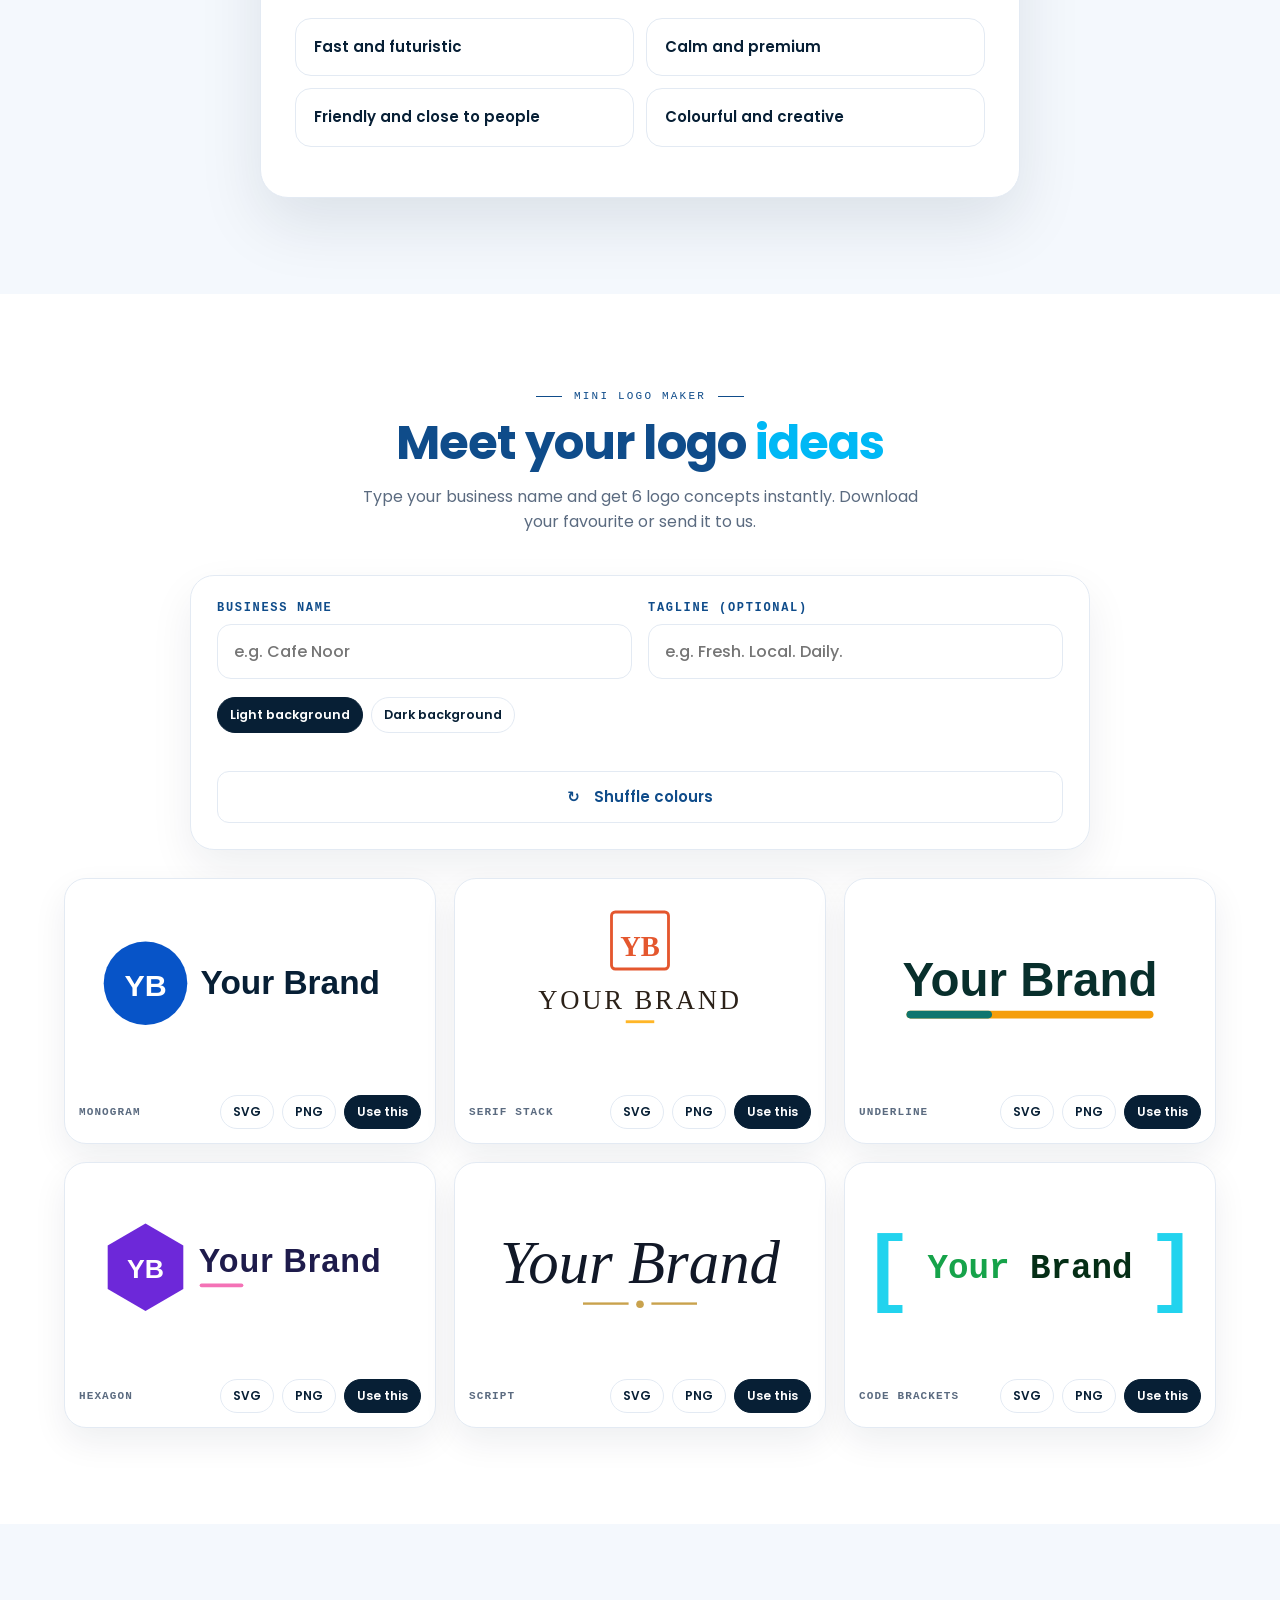
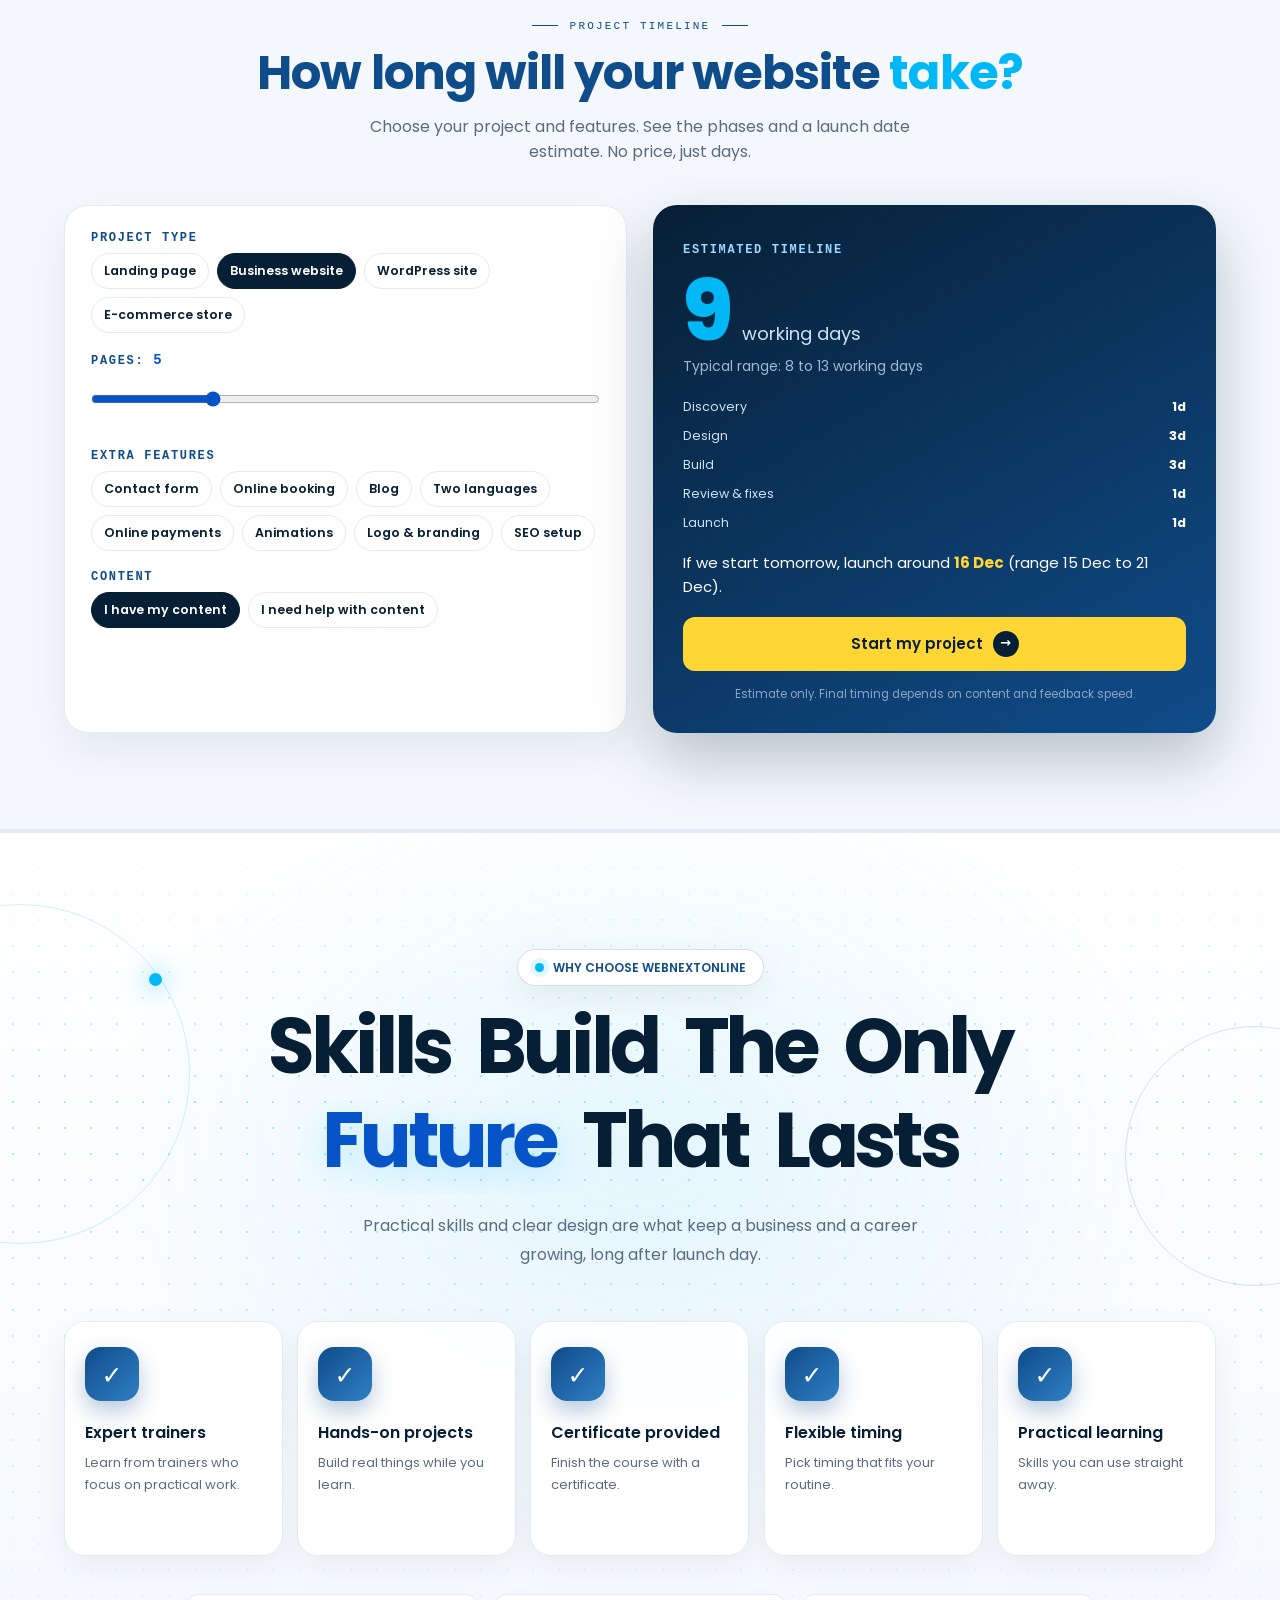
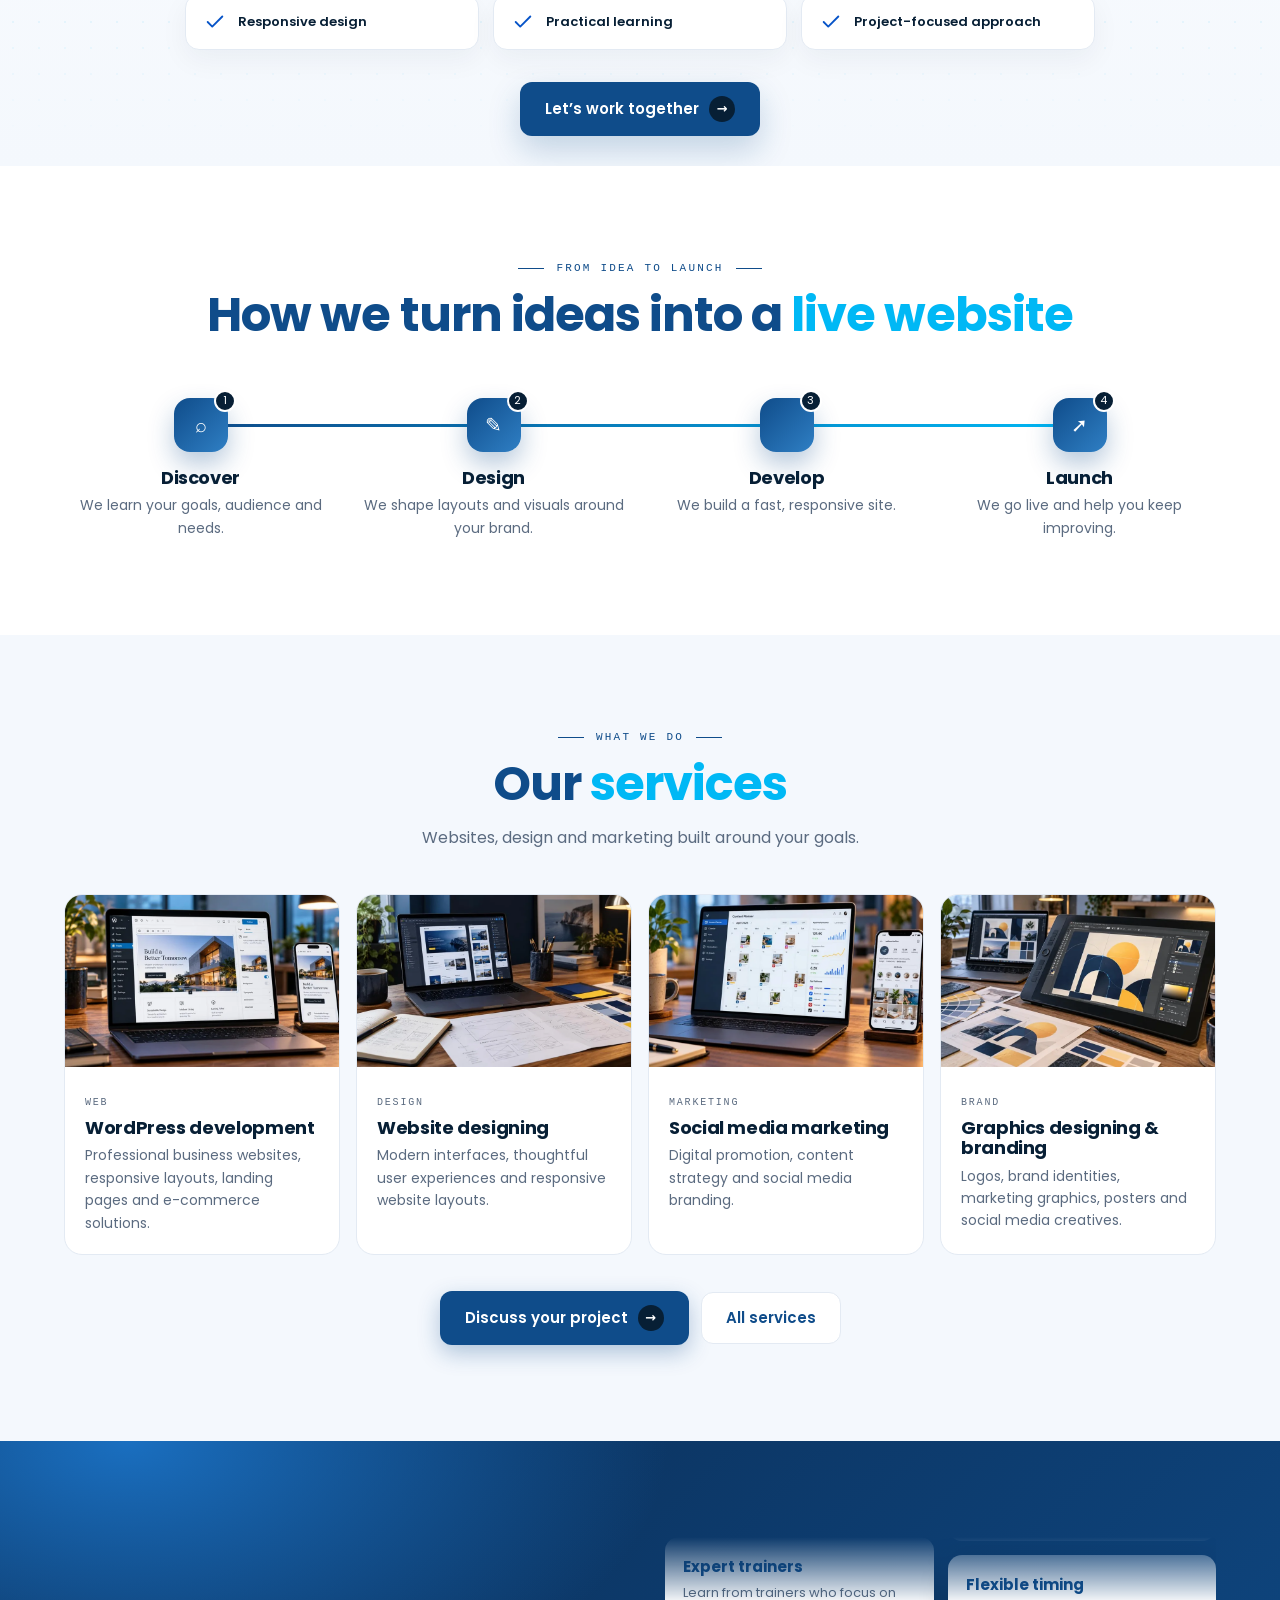
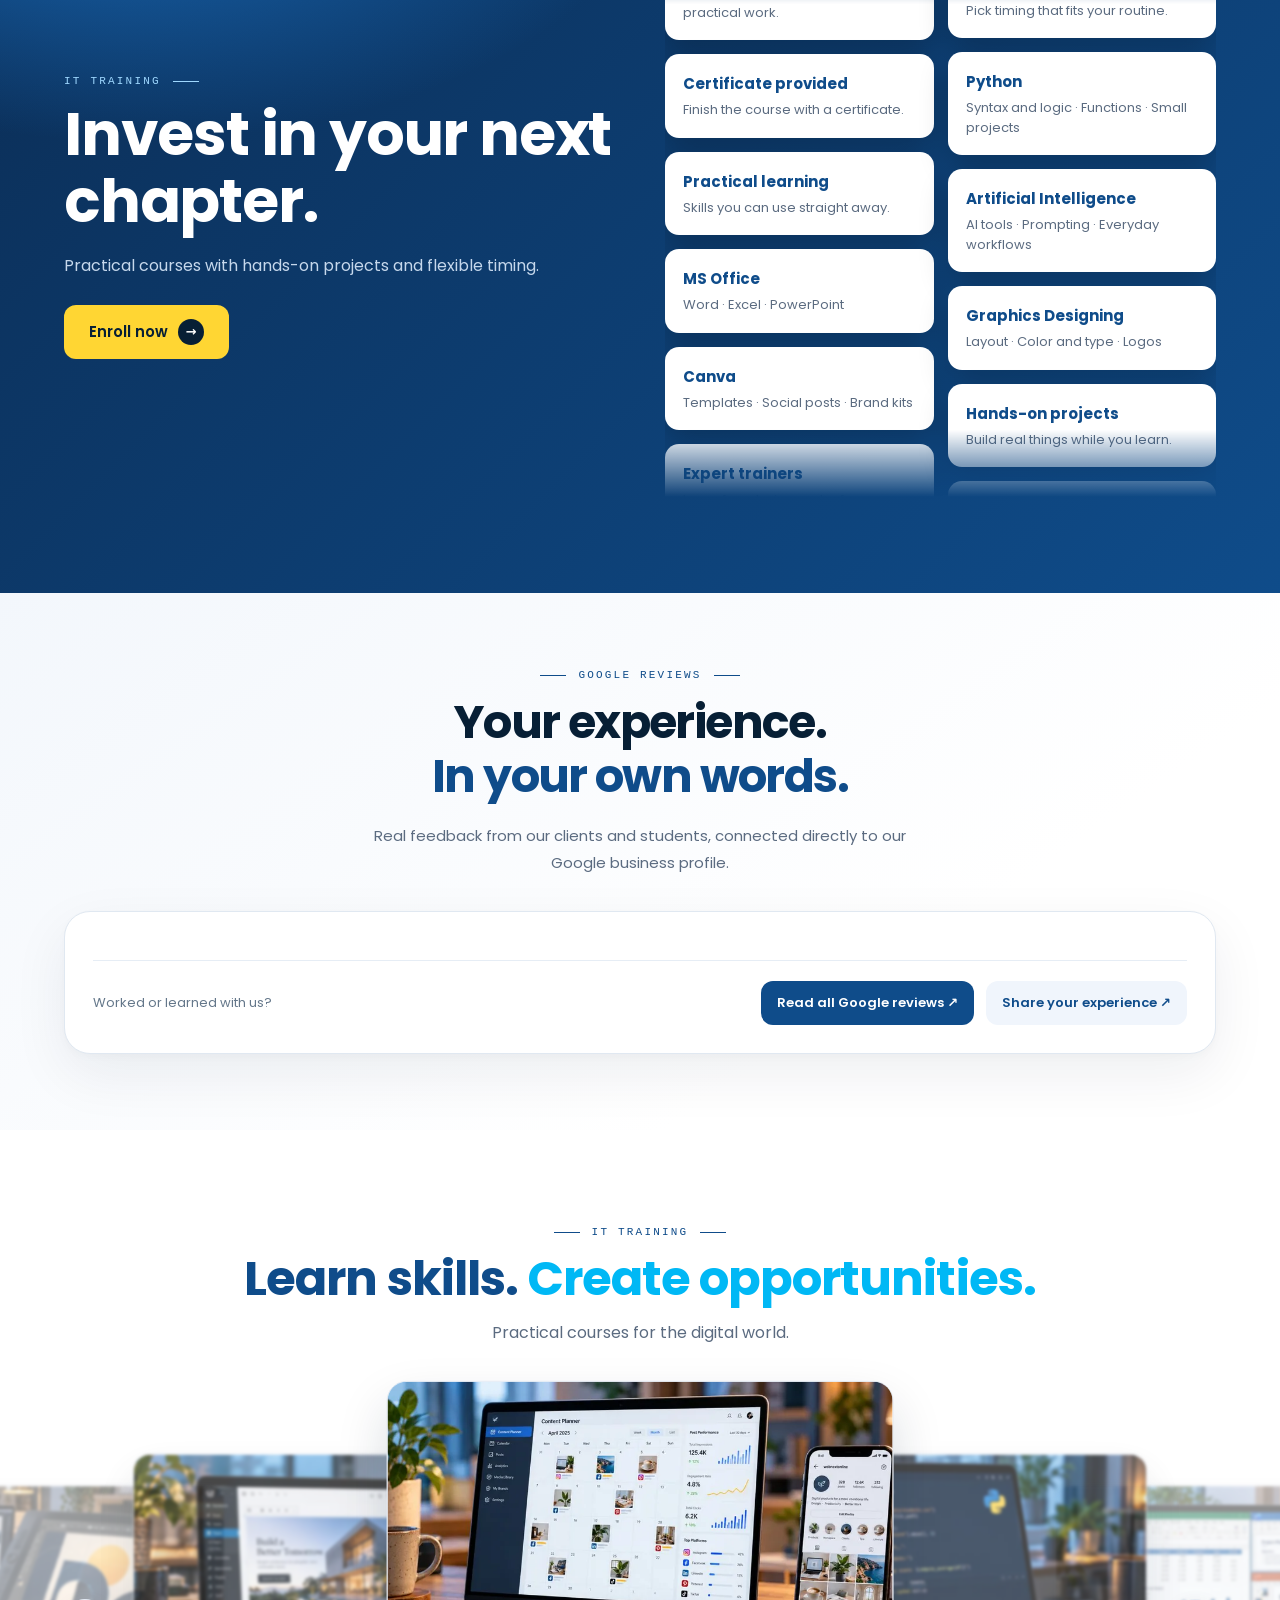
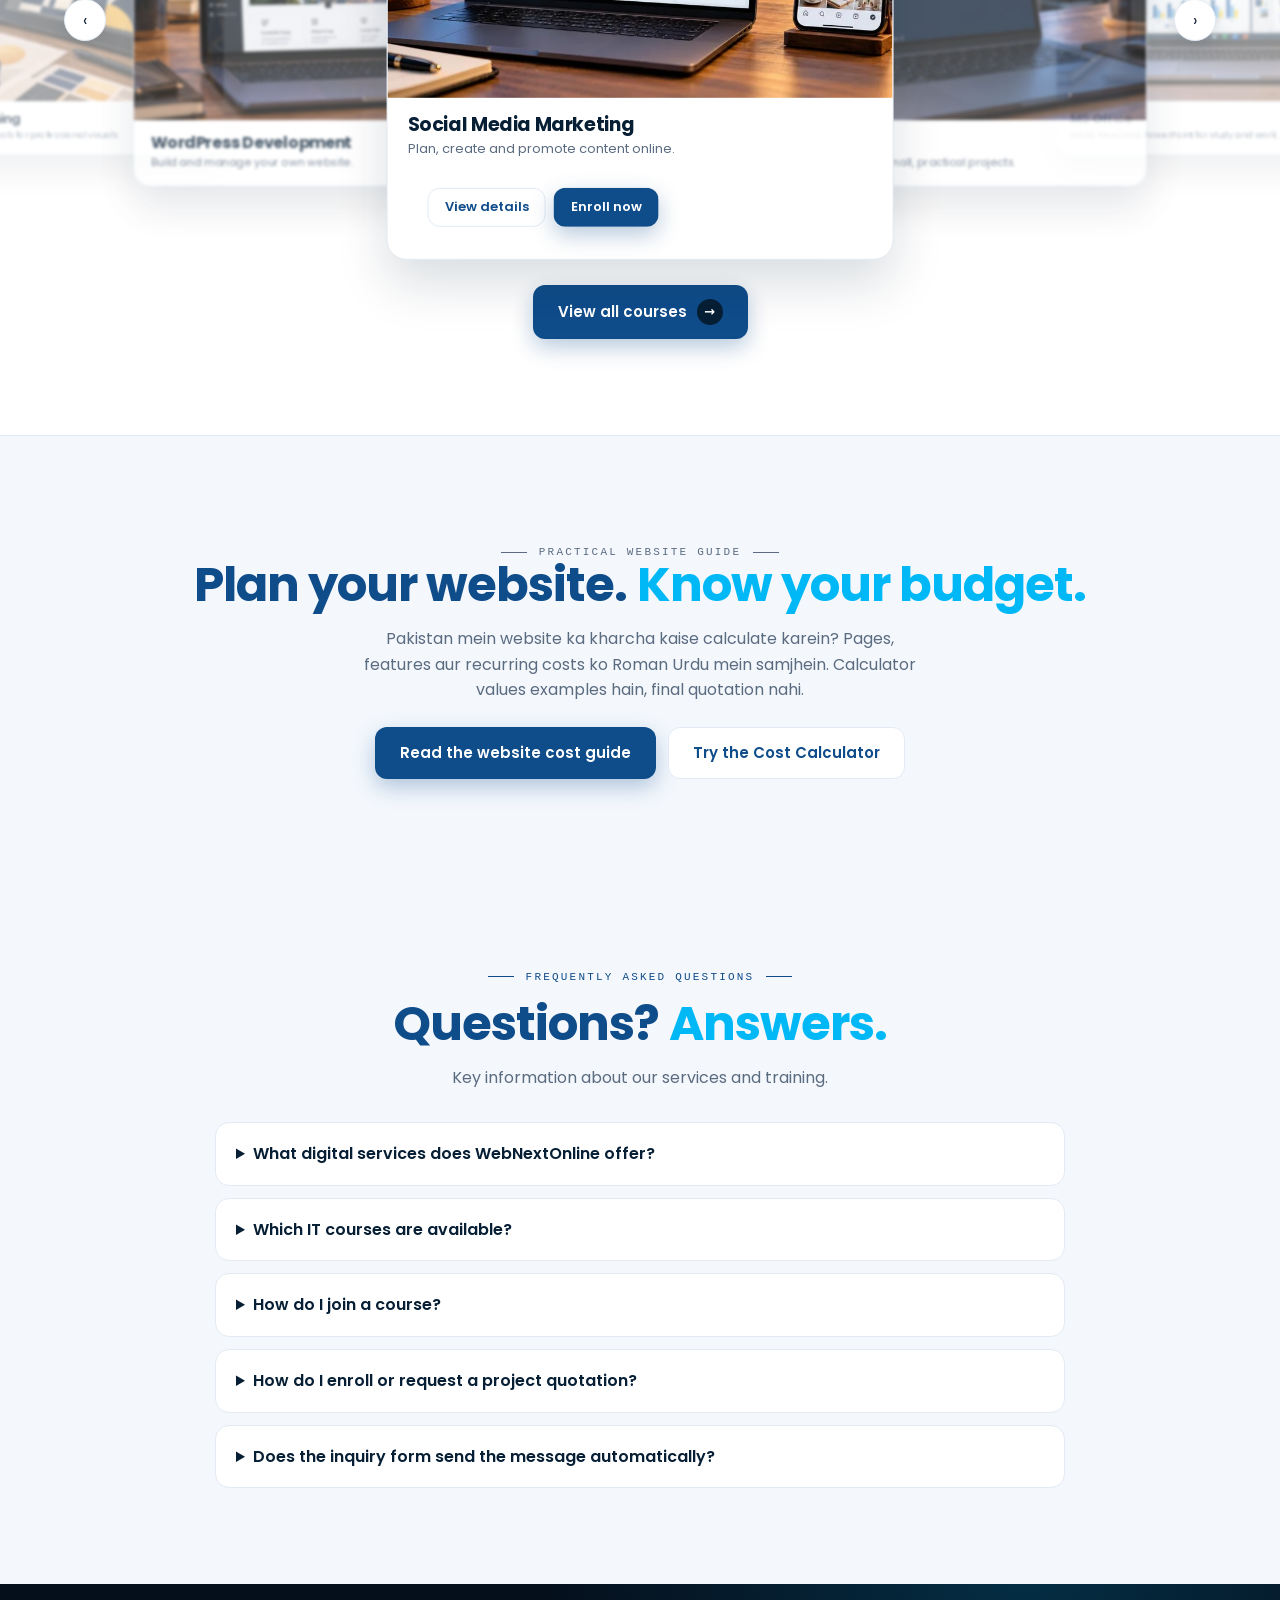
==== commit bf6a35db: "Match Extensions showcase to WebNext branding and remove navbar link" ====
--- a/index.html
+++ b/index.html
@@ -987,9 +987,35 @@
   }
 }
 </style>
-</head><body>
+<style id="wn-native-extension-theme">
+#wn-extensions{background:var(--bg);color:var(--ink);font-family:inherit;border-color:var(--ln);padding-block:clamp(60px,7vw,100px)}
+#wn-extensions .hc-launch-heading h2{color:var(--d);font-family:inherit;font-weight:800;font-size:clamp(30px,3.5vw,48px);letter-spacing:-.035em}
+#wn-extensions .hc-launch-heading>p:last-child{color:var(--m)}
+#wn-extensions .k3{color:var(--d);font-weight:700;letter-spacing:.12em}
+#wn-extensions .hc-launch-card{border-color:var(--ln);border-radius:18px;box-shadow:0 20px 45px -25px #0f4c8a40}
+#wn-extensions .hc-launch-art,#wn-extensions .hc-launch-card.is-guide .hc-launch-art{background:linear-gradient(145deg,var(--n),var(--d));color:white}
+#wn-extensions .hc-launch-brand{font-family:inherit;font-weight:800}
+#wn-extensions .hc-launch-brand small{color:white}
+#wn-extensions .hc-launch-pin{color:var(--c);filter:drop-shadow(0 10px 16px #001e3a35)}
+#wn-extensions .hc-launch-art-copy h3{color:white;font-family:inherit;font-weight:800}
+#wn-extensions .hc-launch-art-copy>span{color:#a9dcff}
+#wn-extensions .hc-launch-art-copy p,#wn-extensions .hc-launch-made{color:#d4e7fa}
+#wn-extensions .hc-launch-chip{color:var(--d);background:white;border-color:var(--ln)}
+#wn-extensions .hc-launch-tabs{background:var(--bg)}
+#wn-extensions .hc-launch-tabs button{font-family:inherit;color:var(--m)}
+#wn-extensions .hc-launch-tabs button[aria-selected=true]{color:var(--d)}
+#wn-extensions .hc-launch-icon{background:#e8f2fc;color:var(--b)}
+#wn-extensions .hc-launch-content h3{color:var(--n);font-family:inherit;font-weight:750}
+#wn-extensions .hc-launch-content p,#wn-extensions .hc-launch-features li{color:var(--m)}
+#wn-extensions .hc-launch-features li>span{color:var(--b)}
+#wn-extensions .hc-launch-primary{background:var(--d);border:1px solid var(--d);color:white;border-radius:9px;box-shadow:0 7px 18px #0f4c8a25}
+#wn-extensions .hc-launch-primary:hover{background:var(--b);border-color:var(--b)}
+#wn-extensions .hc-launch-steps b{color:var(--d)}
+#wn-extensions .hc-launch-steps li:before{background:var(--bg);color:var(--b)}
+#wn-extensions .hc-launch-tabs button:focus-visible,#wn-extensions .hc-launch-primary:focus-visible{outline-color:var(--c)}
+</style></head><body>
 <nav id="nav"><a href="#home" class="lg"><span class="logo wn-brand-logo"><img decoding="async" src="assets/site-images/24dc0e9895de97.webp" alt="WebNextOnline logo"></span>WebNextOnline</a>
-<div class="ln" id="wn-nav-links"><a href="#home">Home</a><a href="#services">Services</a><a href="#courses">Courses</a><a href="#portfolio">Portfolio</a><a href="#about">About</a><a href="#team">Team</a><a href="https://haseebcrafts.com/haseeb-extensions/">Extensions</a><a href="#try-live">Try It Live</a><a href="#contact">Contact</a></div>
+<div class="ln" id="wn-nav-links"><a href="#home">Home</a><a href="#services">Services</a><a href="#courses">Courses</a><a href="#portfolio">Portfolio</a><a href="#about">About</a><a href="#team">Team</a><a href="#try-live">Try It Live</a><a href="#contact">Contact</a></div>
 <div class="wn-nav-actions"><a href="#try-live" class="btn wn-try-nav">Try It Live <span class="ar">↗</span></a><a href="#contact" class="btn wn-contact-nav">Contact us <span class="ar">→</span></a></div><button id="bgr" type="button" aria-label="Menu" aria-controls="wn-nav-links" aria-expanded="false">☰</button><div id="pg"></div></nav>
 <div id="vh">
 
@@ -1009,7 +1035,7 @@
 
 <section><div class="w"><div class="ct rv"><span class="kk">Who we help</span><h2>Driving digital success across <em>businesses</em></h2><p>Whether it's a first website or a full rebrand, we shape digital tools around how your business works.</p></div><div class="wn-tl" id="ig"></div></div></section>
 
-<section class="hc-launch" id="wn-extensions" aria-labelledby="hc-launch-title"><div class="hc-launch-heading"><p class="k3">TOOLS FOR YOUR WORKFLOW</p><h2 id="hc-launch-title">Meet your next everyday tool.</h2><p>Built by Haseeb Crafts. Designed to make business research easier.</p></div><div class="hc-launch-card" id="hc-launch-card"><div class="hc-launch-art"><span class="hc-launch-brand">HC <small>HASEEB CRAFTS</small></span><div class="hc-launch-orbit" aria-hidden="true"><span class="hc-launch-ring"></span><span class="hc-launch-ring second"></span><div class="hc-launch-pin"><svg viewBox="0 0 24 24" fill="none" stroke="currentColor" stroke-width="1.7" stroke-linecap="round" stroke-linejoin="round" aria-hidden="true"><path d="M20 10c0 6-8 12-8 12S4 16 4 10a8 8 0 1 1 16 0Z"/><circle cx="12" cy="10" r="3"/></svg></div><span class="hc-launch-chip chip-one">Business details</span><span class="hc-launch-chip chip-two">Saved leads</span><span class="hc-launch-chip chip-three">CSV export</span></div><div class="hc-launch-art-copy"><span>LESS COPYING. MORE CONNECTING.</span><h3>Your next lead.<br>Starts here.</h3><p>A small extension for a more organized workflow.</p></div><span class="hc-launch-made">Made by Haseeb Crafts</span></div><div class="hc-launch-panel"><div class="hc-launch-tabs" role="tablist" aria-label="Explore Maps Lead Finder"><button id="hc-tab-tool" type="button" role="tab" aria-selected="true" aria-controls="hc-panel-tool" tabindex="0">The extension</button><button id="hc-tab-start" type="button" role="tab" aria-selected="false" aria-controls="hc-panel-start" tabindex="-1">Getting started</button></div><div class="hc-launch-content" id="hc-panel-tool" role="tabpanel" aria-labelledby="hc-tab-tool"><span class="hc-launch-icon"><svg viewBox="0 0 24 24" fill="none" stroke="currentColor" stroke-width="1.7" stroke-linecap="round" stroke-linejoin="round" aria-hidden="true"><path d="M20 10c0 6-8 12-8 12S4 16 4 10a8 8 0 1 1 16 0Z"/><circle cx="12" cy="10" r="3"/></svg></span><p class="hc-launch-version">CHROME EXTENSION · v2.2.0</p><h3>Maps Lead Finder</h3><p>Turn available business information on Google Maps into a contact list you can work with.</p><ul class="hc-launch-features"><li><span aria-hidden="true">✓</span>Collect names, phone numbers &amp; websites</li><li><span aria-hidden="true">✓</span>Keep saved leads organized locally</li><li><span aria-hidden="true">✓</span>Export your research to a CSV file</li></ul><a class="hc-launch-primary" href="https://haseebcrafts.com/haseeb-extensions/">Explore &amp; get access</a><p class="hc-launch-disclaimer">Desktop Chrome · Sign-in and approval required</p></div><div class="hc-launch-content" id="hc-panel-start" role="tabpanel" aria-labelledby="hc-tab-start" hidden><span class="hc-launch-icon"><svg viewBox="0 0 24 24" fill="none" stroke="currentColor" stroke-width="1.7" stroke-linecap="round" stroke-linejoin="round" aria-hidden="true"><path d="M20 10c0 6-8 12-8 12S4 16 4 10a8 8 0 1 1 16 0Z"/><circle cx="12" cy="10" r="3"/></svg></span><p class="hc-launch-version">YOUR FIRST FEW MINUTES</p><h3>Ready when you are.</h3><p>One account connects your extension. No license key to copy.</p><ol class="hc-launch-steps"><li><b>Request your access</b><span>Sign in and submit your contact details.</span></li><li><b>Install in Chrome</b><span>Download, extract, then use Load unpacked.</span></li><li><b>Connect &amp; start</b><span>Sign in through the extension. Approval unlocks the tools.</span></li></ol><a class="hc-launch-primary" href="https://haseebcrafts.com/haseeb-extensions/#installation">See the installation guide</a><p class="hc-launch-disclaimer">Available details vary by business.</p></div></div></div></section><section class="wn-live-teaser"><div class="w"><div class="wn-live-teaser-box rv"><div><span class="kk l">Interactive website builder</span><h2>See your website <em>before it's built.</em></h2><p>Choose your business type, brand colours and layout. Generate a live homepage preview in seconds.</p></div><a href="#try-live" class="btn bp">Try It Live <span class="ar">→</span></a></div></div></section>
+<section class="hc-launch" id="wn-extensions" aria-labelledby="hc-launch-title"><div class="hc-launch-heading"><p class="k3">TOOLS FOR YOUR WORKFLOW</p><h2 id="hc-launch-title">A smarter way to find your next lead.</h2><p>WebNext Online tools. Designed to make business research easier.</p></div><div class="hc-launch-card" id="hc-launch-card"><div class="hc-launch-art"><span class="hc-launch-brand">WN <small>WEBNEXT ONLINE</small></span><div class="hc-launch-orbit" aria-hidden="true"><span class="hc-launch-ring"></span><span class="hc-launch-ring second"></span><div class="hc-launch-pin"><svg viewBox="0 0 24 24" fill="none" stroke="currentColor" stroke-width="1.7" stroke-linecap="round" stroke-linejoin="round" aria-hidden="true"><path d="M20 10c0 6-8 12-8 12S4 16 4 10a8 8 0 1 1 16 0Z"/><circle cx="12" cy="10" r="3"/></svg></div><span class="hc-launch-chip chip-one">Business details</span><span class="hc-launch-chip chip-two">Saved leads</span><span class="hc-launch-chip chip-three">CSV export</span></div><div class="hc-launch-art-copy"><span>LESS COPYING. MORE CONNECTING.</span><h3>Your next lead.<br>Starts here.</h3><p>A small extension for a more organized workflow.</p></div><span class="hc-launch-made">WebNext Online</span></div><div class="hc-launch-panel"><div class="hc-launch-tabs" role="tablist" aria-label="Explore Maps Lead Finder"><button id="hc-tab-tool" type="button" role="tab" aria-selected="true" aria-controls="hc-panel-tool" tabindex="0">The extension</button><button id="hc-tab-start" type="button" role="tab" aria-selected="false" aria-controls="hc-panel-start" tabindex="-1">Getting started</button></div><div class="hc-launch-content" id="hc-panel-tool" role="tabpanel" aria-labelledby="hc-tab-tool"><span class="hc-launch-icon"><svg viewBox="0 0 24 24" fill="none" stroke="currentColor" stroke-width="1.7" stroke-linecap="round" stroke-linejoin="round" aria-hidden="true"><path d="M20 10c0 6-8 12-8 12S4 16 4 10a8 8 0 1 1 16 0Z"/><circle cx="12" cy="10" r="3"/></svg></span><p class="hc-launch-version">CHROME EXTENSION · v2.2.0</p><h3>Maps Lead Finder</h3><p>Turn available business information on Google Maps into a contact list you can work with.</p><ul class="hc-launch-features"><li><span aria-hidden="true">✓</span>Collect names, phone numbers &amp; websites</li><li><span aria-hidden="true">✓</span>Keep saved leads organized locally</li><li><span aria-hidden="true">✓</span>Export your research to a CSV file</li></ul><a class="hc-launch-primary" href="https://haseebcrafts.com/haseeb-extensions/">Explore &amp; get access</a><p class="hc-launch-disclaimer">Desktop Chrome · Sign-in and approval required</p></div><div class="hc-launch-content" id="hc-panel-start" role="tabpanel" aria-labelledby="hc-tab-start" hidden><span class="hc-launch-icon"><svg viewBox="0 0 24 24" fill="none" stroke="currentColor" stroke-width="1.7" stroke-linecap="round" stroke-linejoin="round" aria-hidden="true"><path d="M20 10c0 6-8 12-8 12S4 16 4 10a8 8 0 1 1 16 0Z"/><circle cx="12" cy="10" r="3"/></svg></span><p class="hc-launch-version">YOUR FIRST FEW MINUTES</p><h3>Ready when you are.</h3><p>One account connects your extension. No license key to copy.</p><ol class="hc-launch-steps"><li><b>Request your access</b><span>Sign in and submit your contact details.</span></li><li><b>Install in Chrome</b><span>Download, extract, then use Load unpacked.</span></li><li><b>Connect &amp; start</b><span>Sign in through the extension. Approval unlocks the tools.</span></li></ol><a class="hc-launch-primary" href="https://haseebcrafts.com/haseeb-extensions/#installation">See the installation guide</a><p class="hc-launch-disclaimer">Available details vary by business.</p></div></div></div></section><section class="wn-live-teaser"><div class="w"><div class="wn-live-teaser-box rv"><div><span class="kk l">Interactive website builder</span><h2>See your website <em>before it's built.</em></h2><p>Choose your business type, brand colours and layout. Generate a live homepage preview in seconds.</p></div><a href="#try-live" class="btn bp">Try It Live <span class="ar">→</span></a></div></div></section>
 <section class="gr wn-qz" id="wn-qz"><div class="w"><div class="ct rv"><span class="kk">Brand quiz</span><h2>What's your brand <em>personality?</em></h2><p>Four quick questions. Get a style direction and the services that fit it.</p></div><div class="wn-qz-card rv" id="qzCard"></div></div></section><section class="wn-lg" id="wn-lg"><div class="w"><div class="ct rv"><span class="kk">Mini logo maker</span><h2>Meet your logo <em>ideas</em></h2><p>Type your business name and get 6 logo concepts instantly. Download your favourite or send it to us.</p></div><div class="wn-pv-ctl wn-lg-ctl rv"><div class="wn-lg-in"><div><label for="lgName">Business name</label><input id="lgName" maxlength="24" placeholder="e.g. Cafe Noor" autocomplete="off"></div><div><label for="lgTag">Tagline (optional)</label><input id="lgTag" maxlength="34" placeholder="e.g. Fresh. Local. Daily." autocomplete="off"></div></div><div class="wn-lg-row"><div class="wn-chips" id="lgBg"></div><button type="button" class="btn bg" id="lgSh"><span class="ri">↻</span> Shuffle colours</button></div></div><div class="wn-lg-grid" id="lgGrid"></div></div></section>
 <section class="gr wn-tc" id="wn-tc"><div class="w"><div class="ct rv"><span class="kk">Project timeline</span><h2>How long will your website <em>take?</em></h2><p>Choose your project and features. See the phases and a launch date estimate. No price, just days.</p></div><div class="wn-tc-grid"><div class="wn-pv-ctl rv"><div class="lb" style="margin-top:0">Project type</div><div class="wn-chips" id="tcType"></div><div class="lb">Pages: <b id="tcPn">5</b></div><input type="range" id="tcPages" min="1" max="20" value="5"><div class="lb">Extra features</div><div class="wn-chips m" id="tcFeat"></div><div class="lb">Content</div><div class="wn-chips" id="tcCont"></div></div><div class="wn-tc-res rv"><small class="st">Estimated timeline</small><div class="big"><b id="tcDays">12</b><span>working days</span></div><p class="rg" id="tcRange"></p><div class="wn-tc-ph" id="tcPh"></div><p class="dt" id="tcDate"></p><a class="btn by" id="tcGo" target="_blank" rel="noopener">Start my project <span class="ar">→</span></a><p class="nt">Estimate only. Final timing depends on content and feedback speed.</p></div></div></div></section><section class="edge" style="padding-bottom:30px"><div class="w"><span class="kk">Our edge</span><h2 id="ed"></h2><p class="rv">Practical skills and clear design are what keep a business and a career growing, long after launch day.</p>
 <div class="fg" id="fg"></div></div></section>
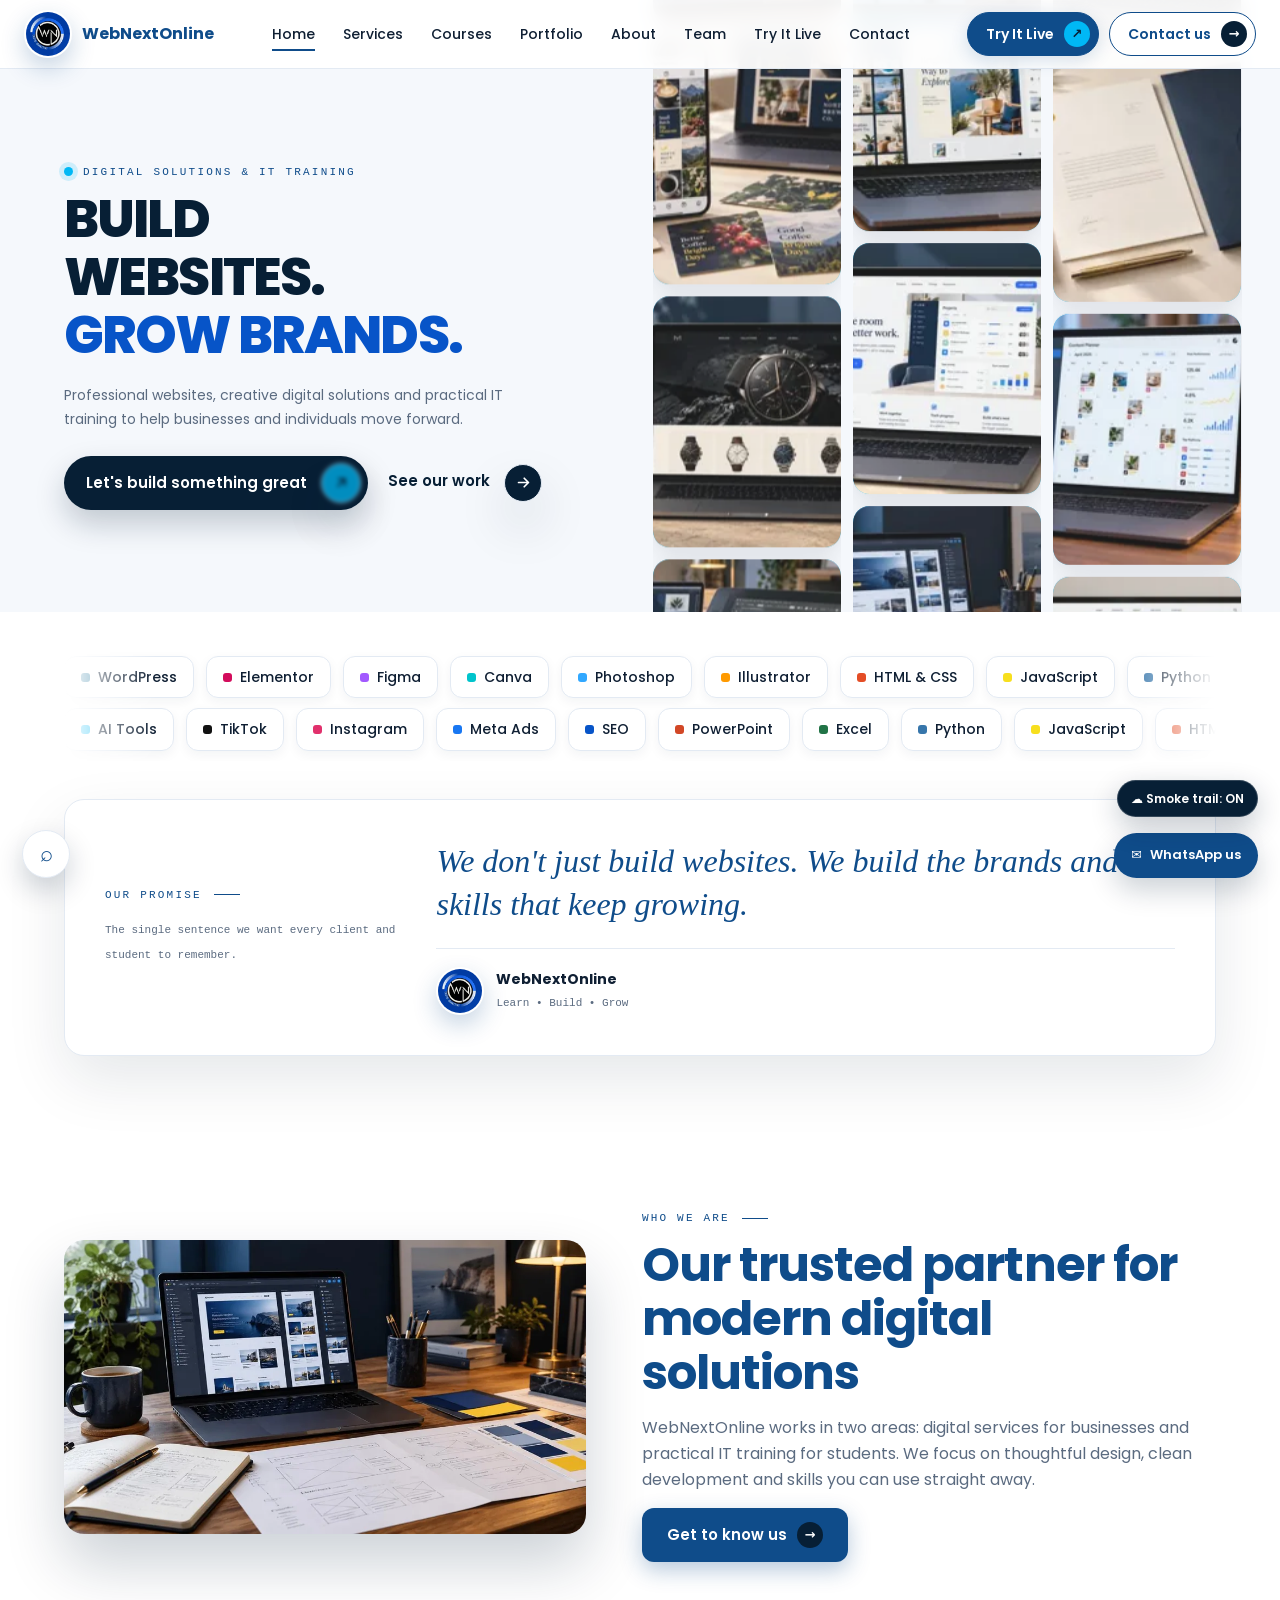
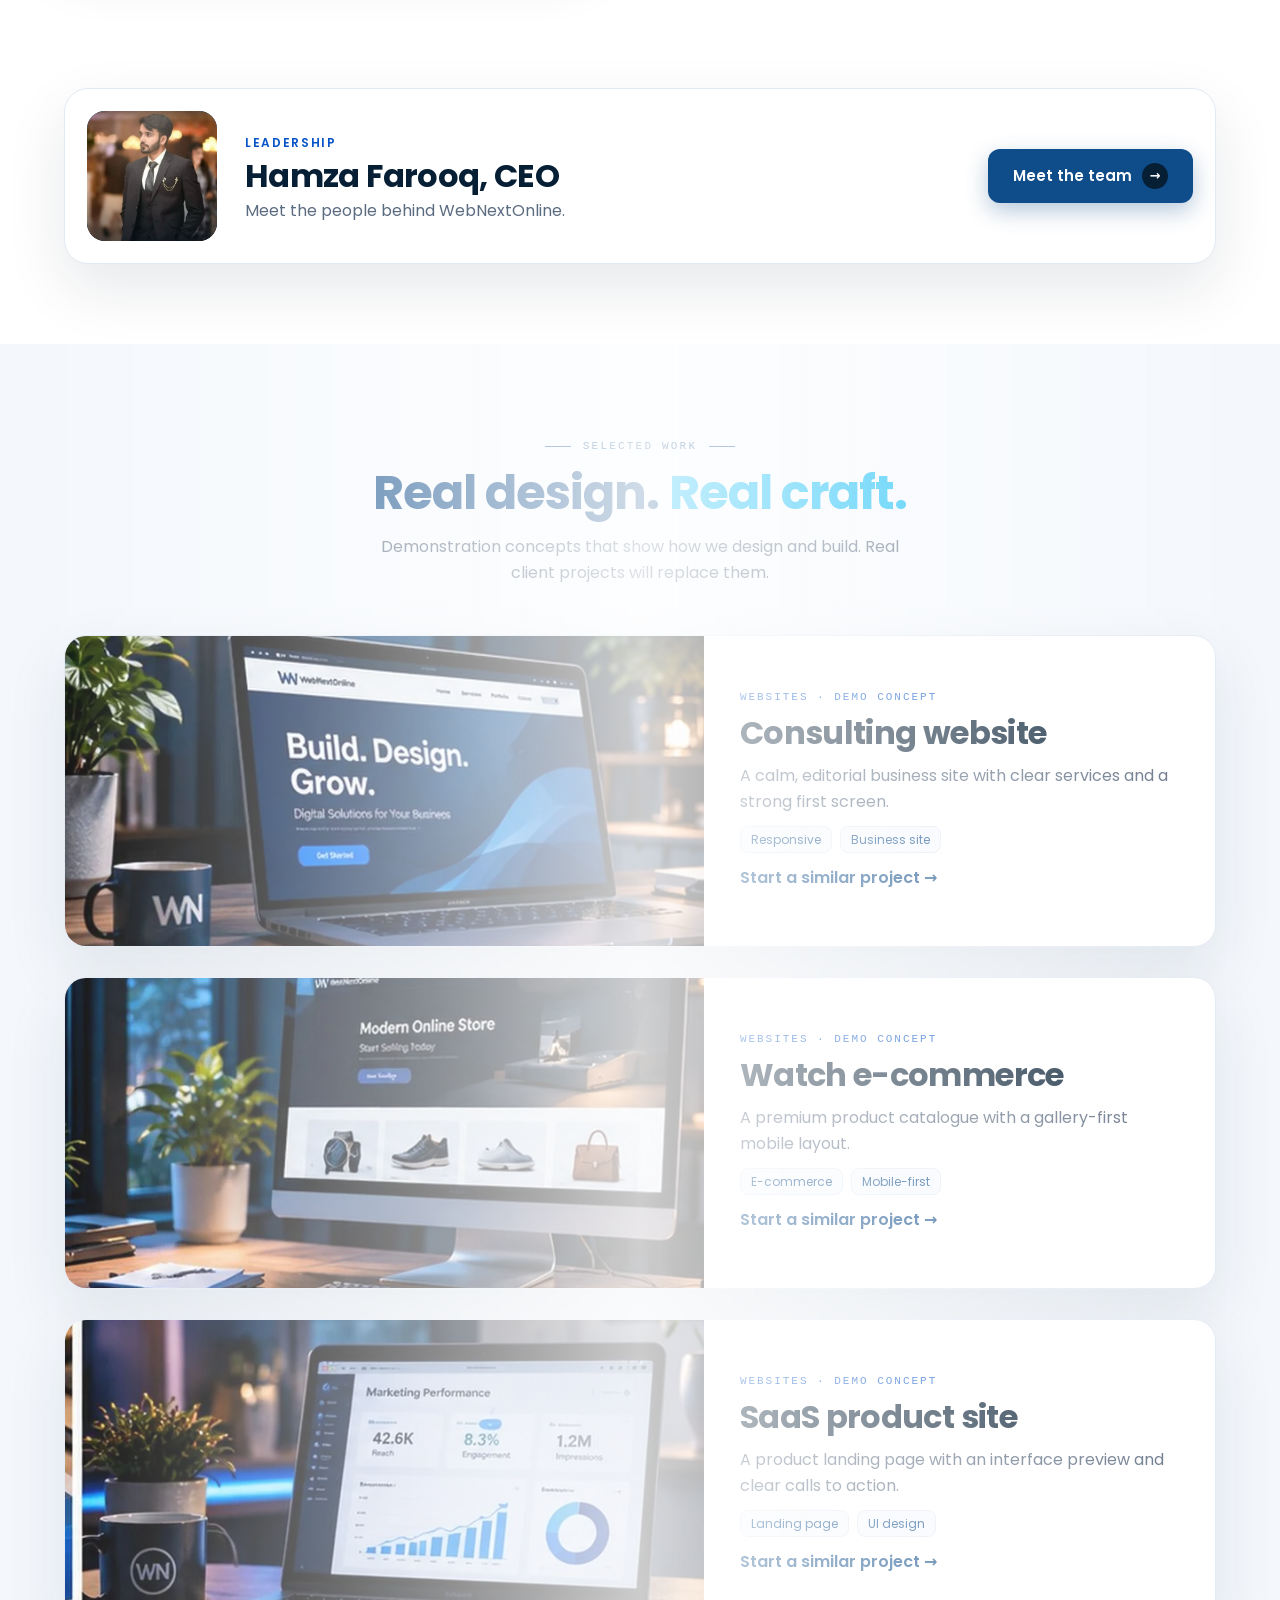
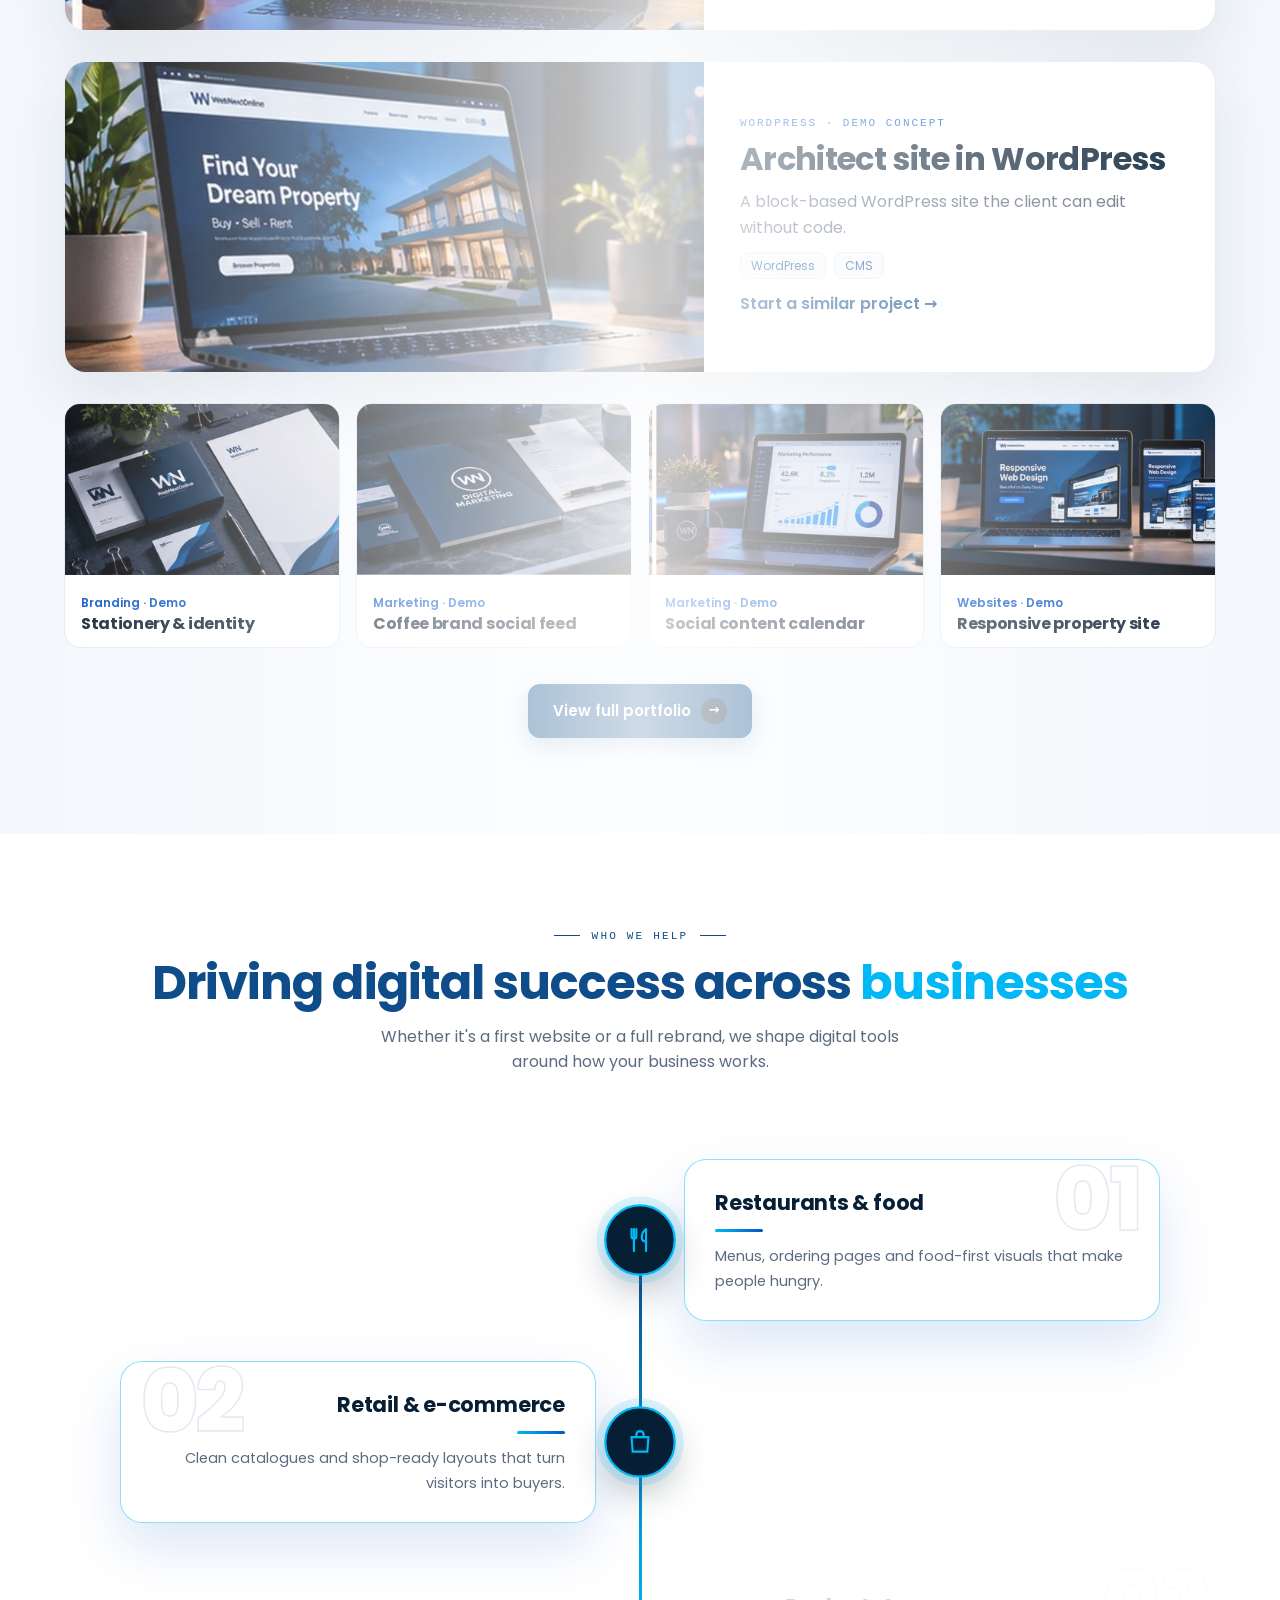
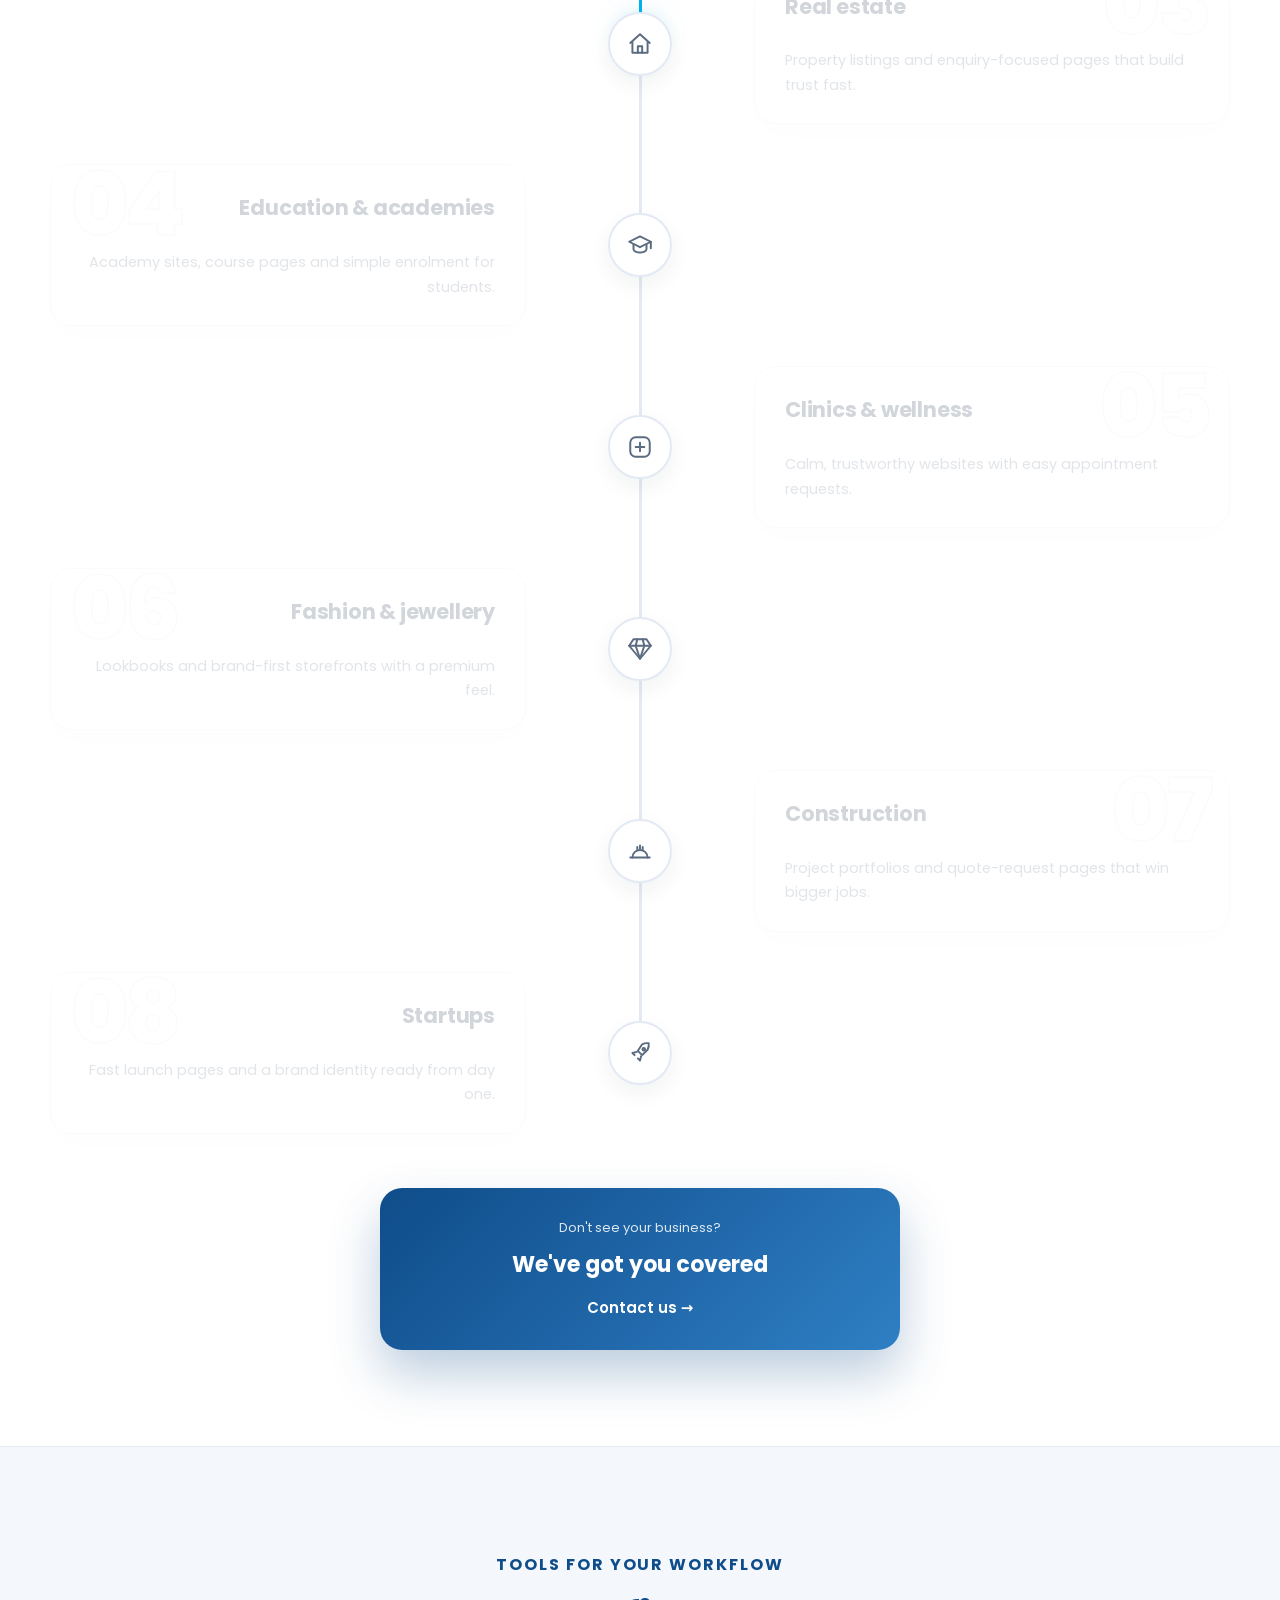
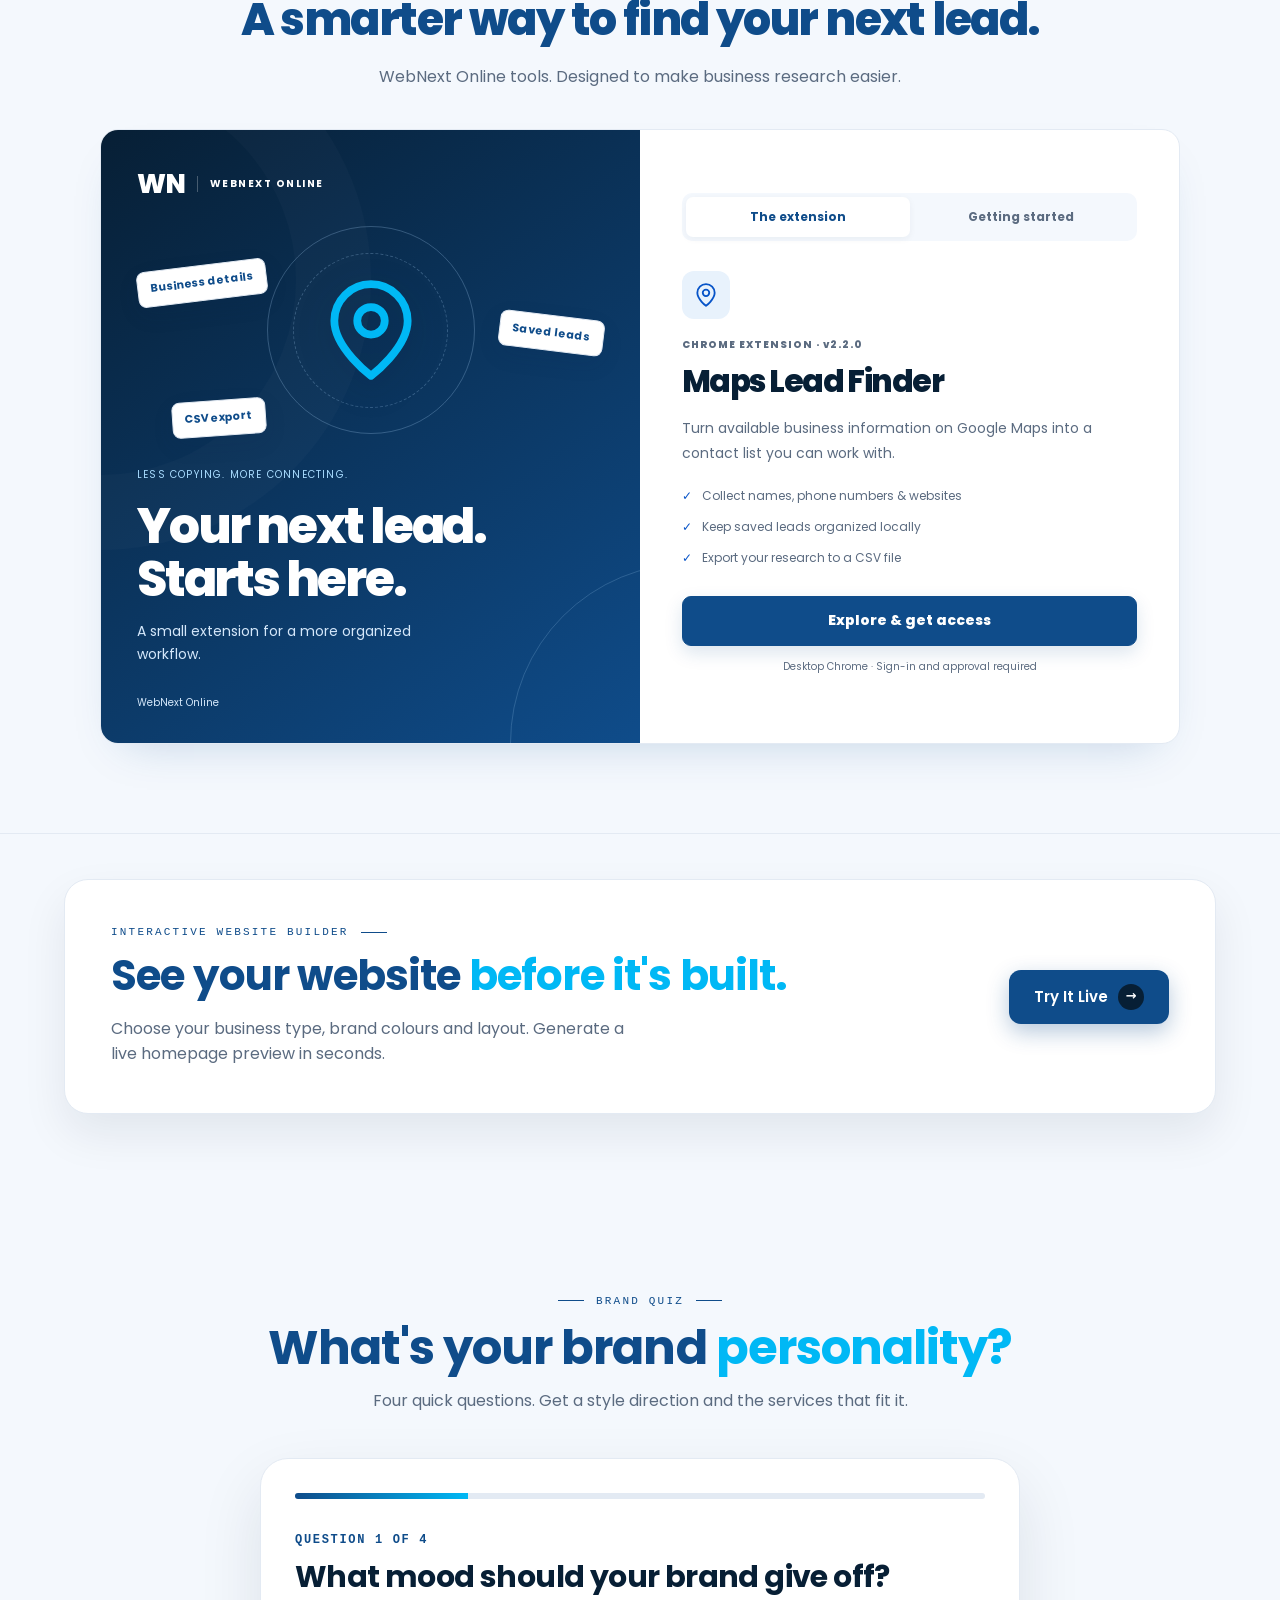
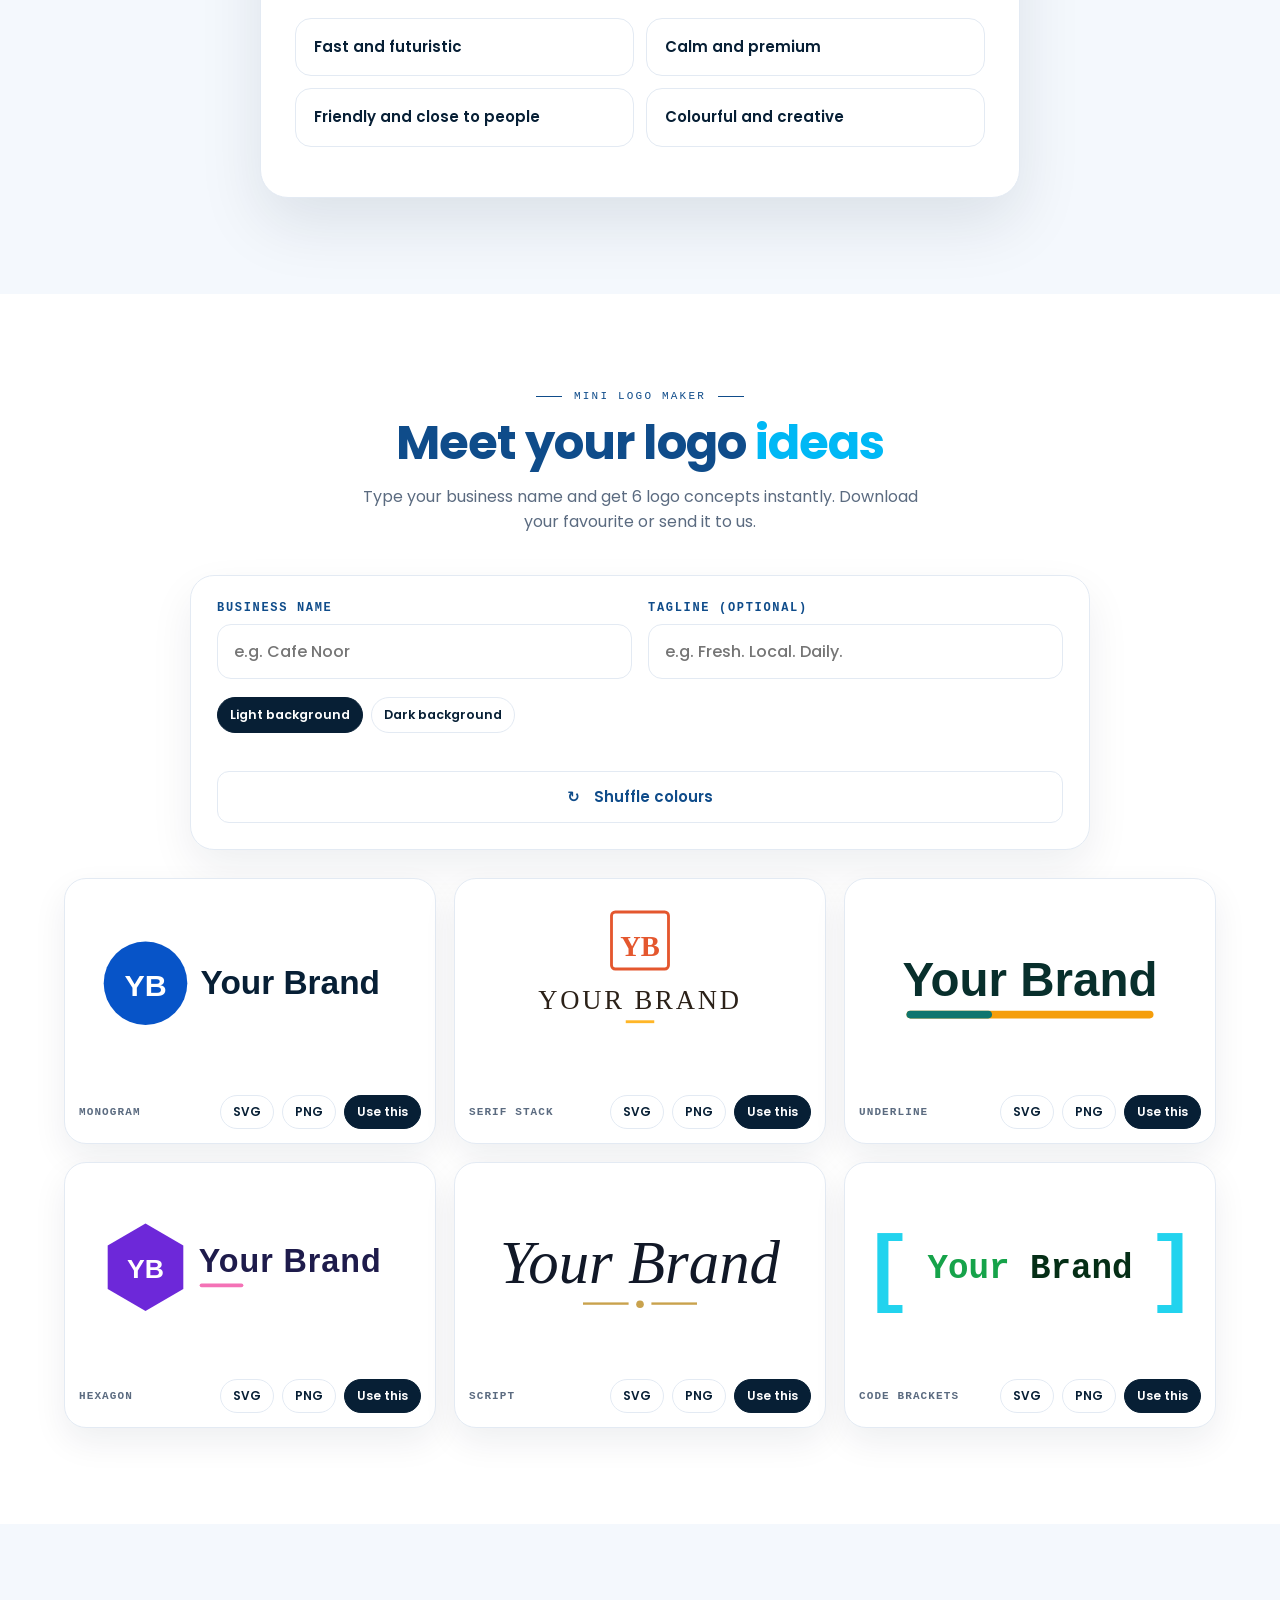
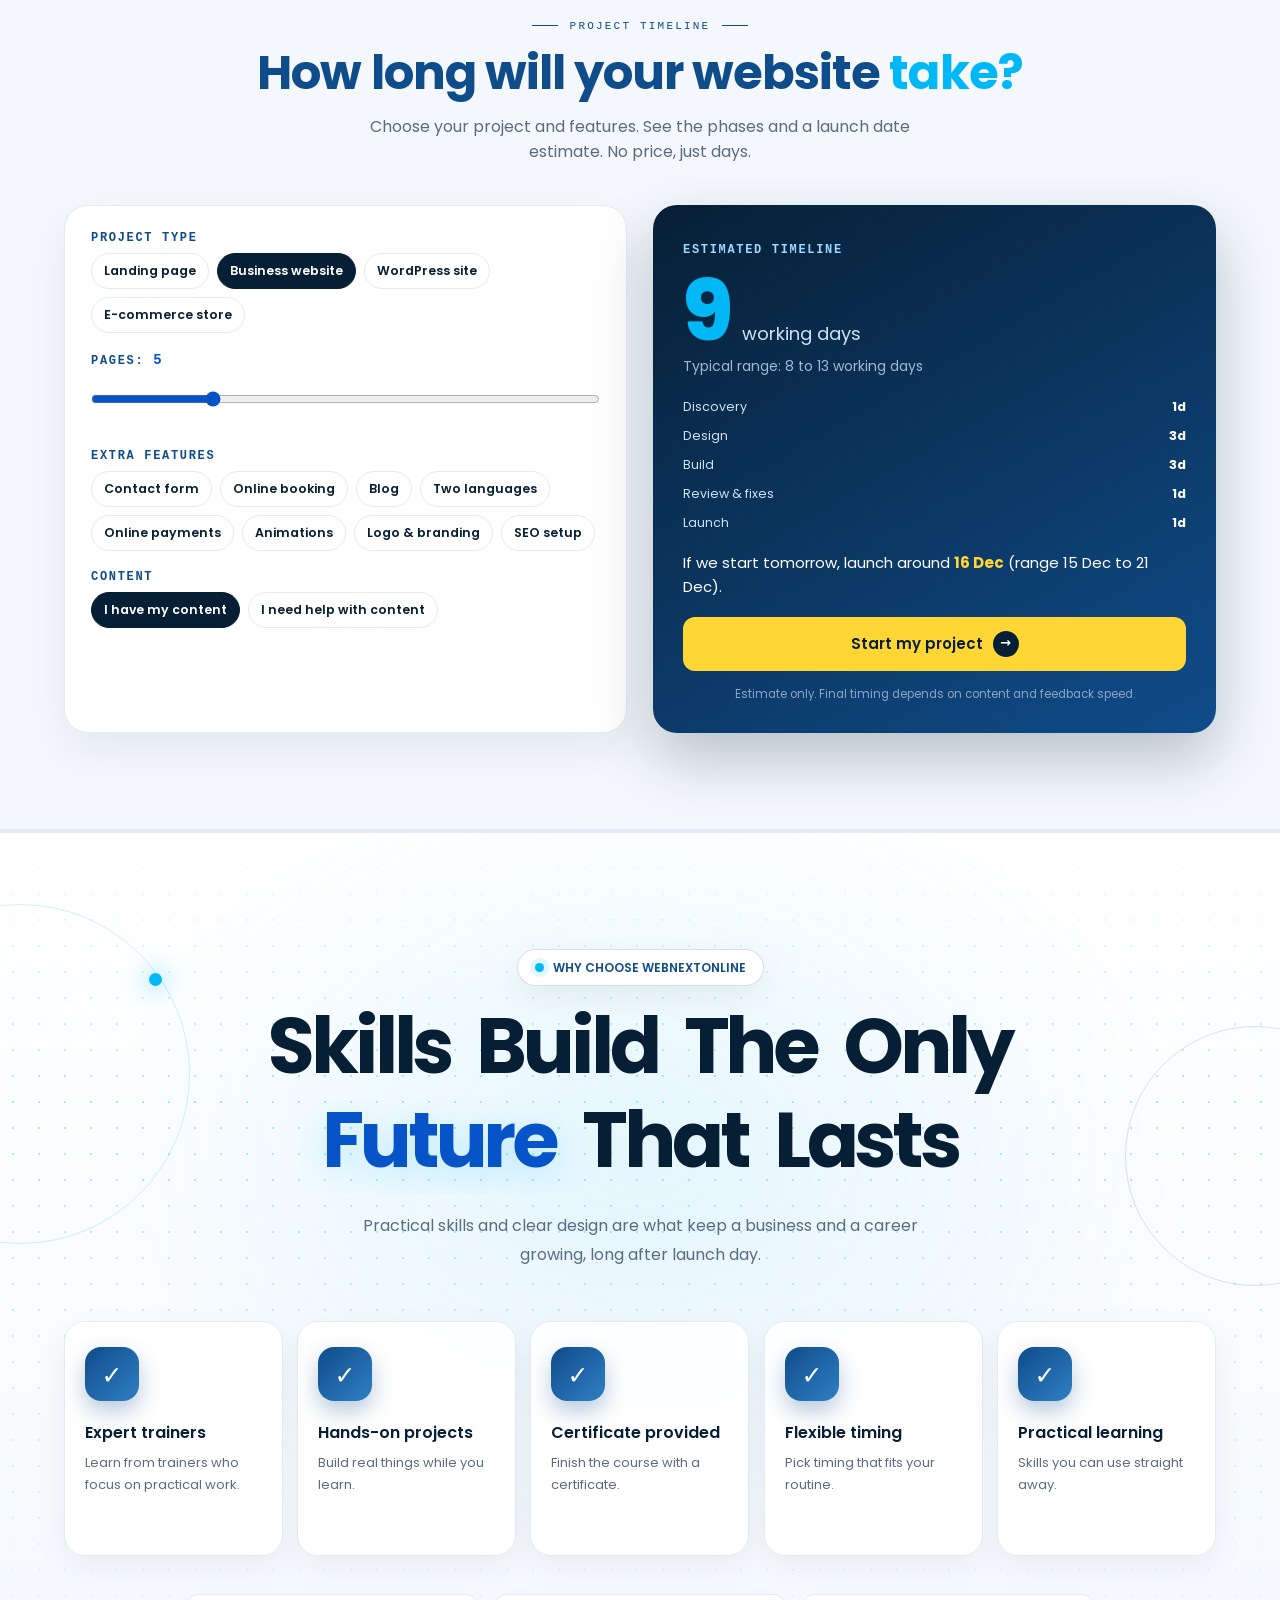
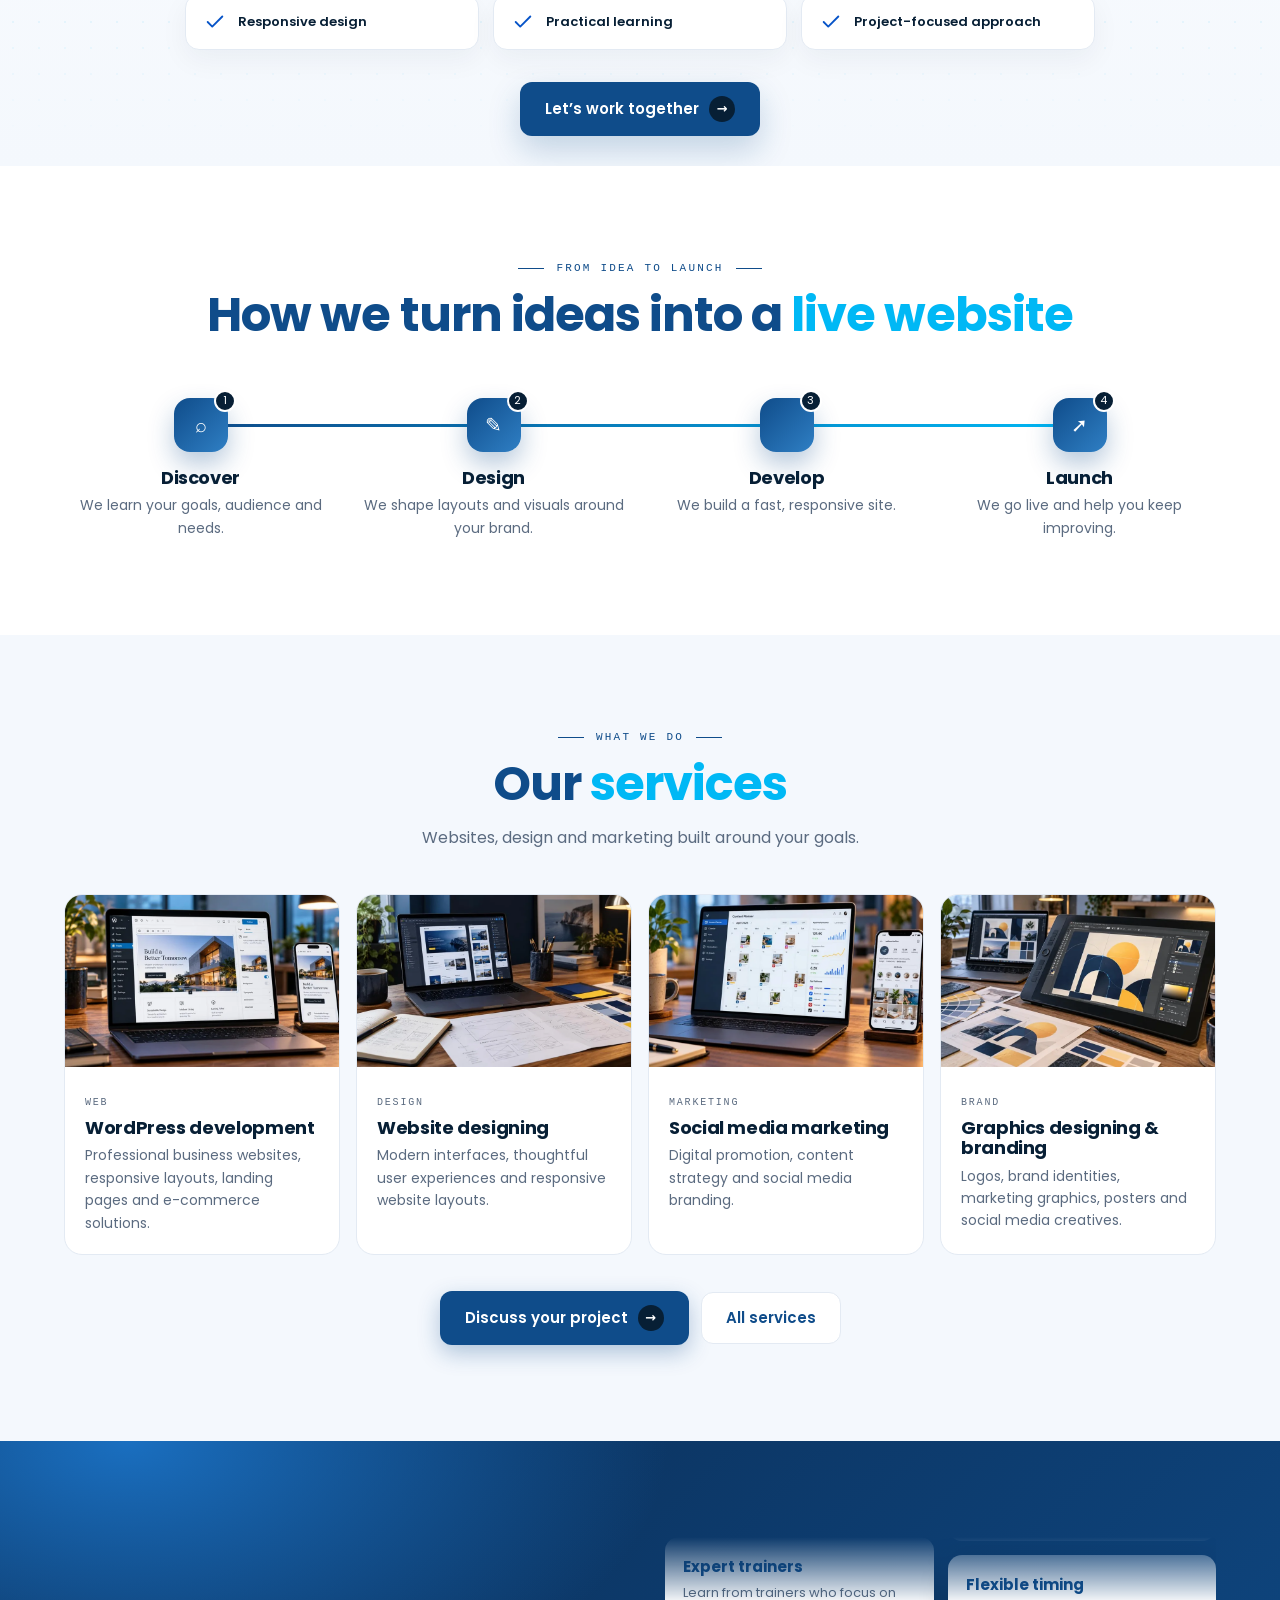
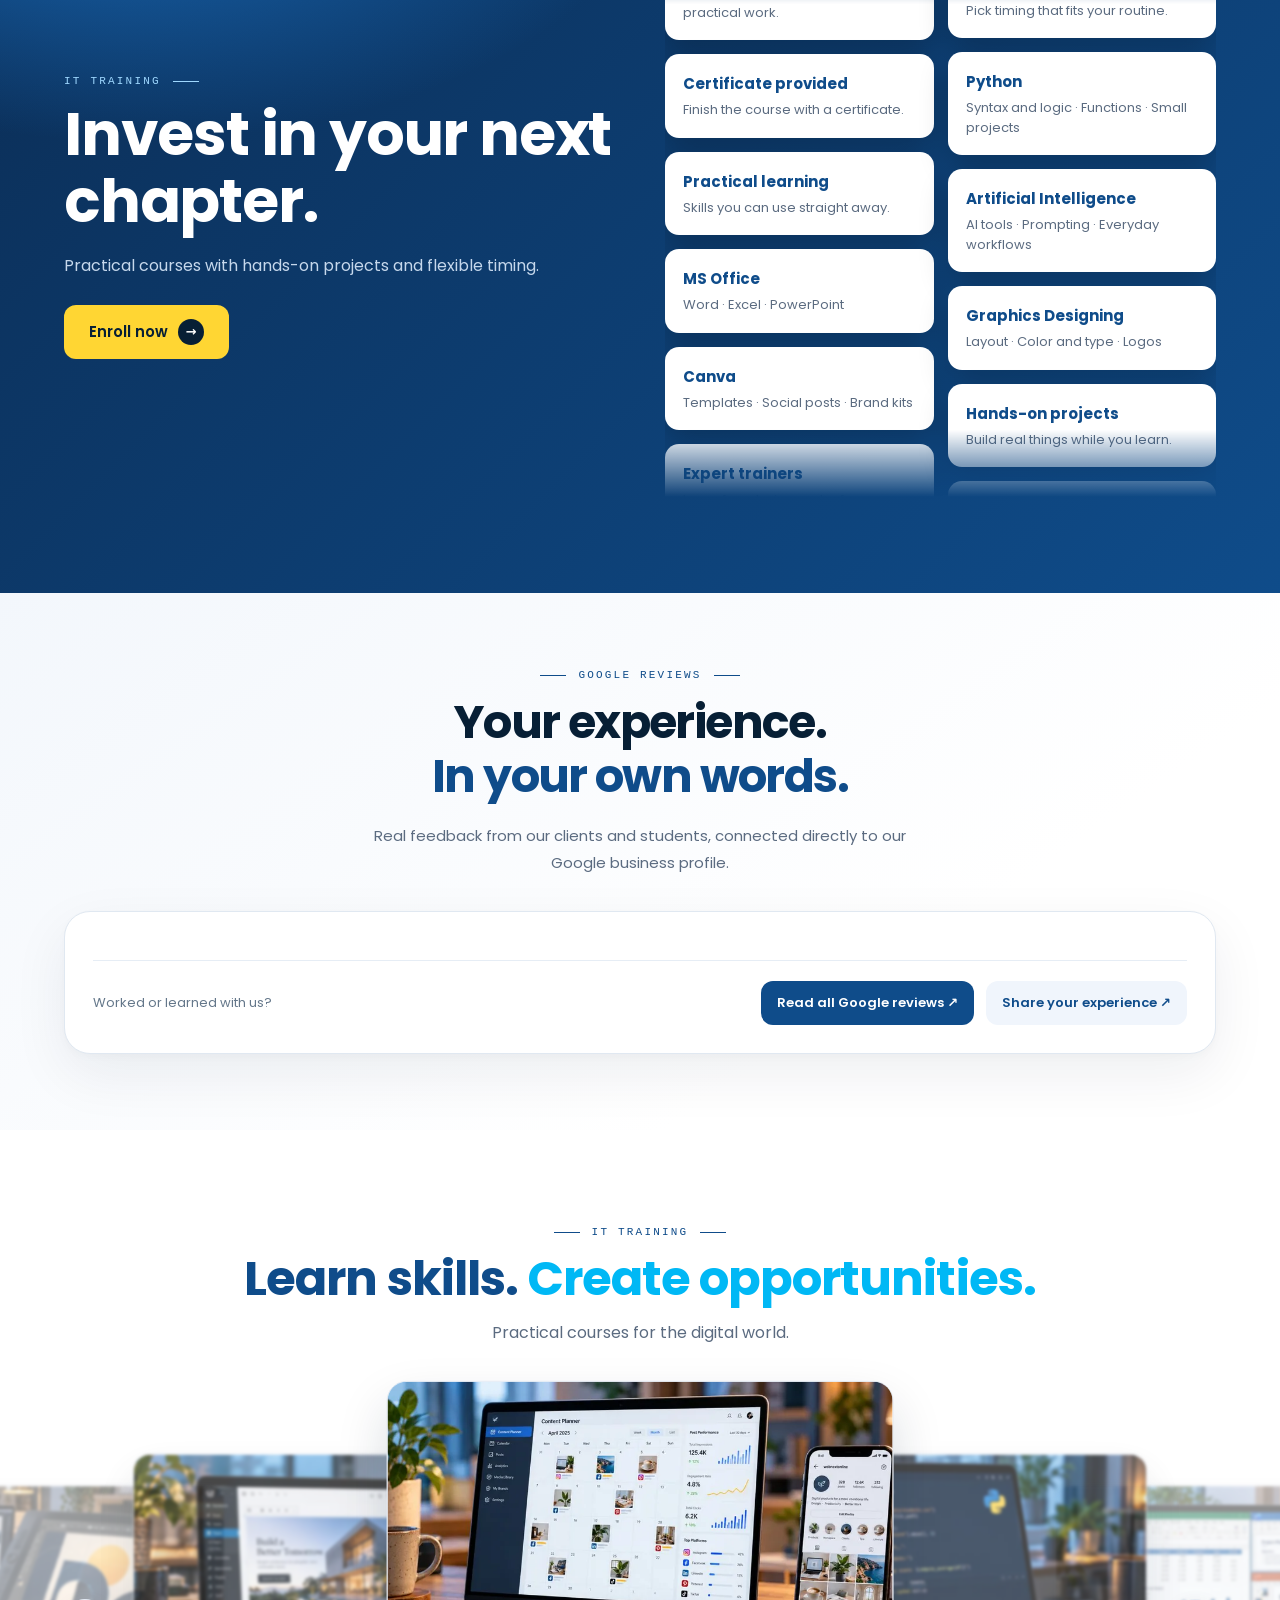
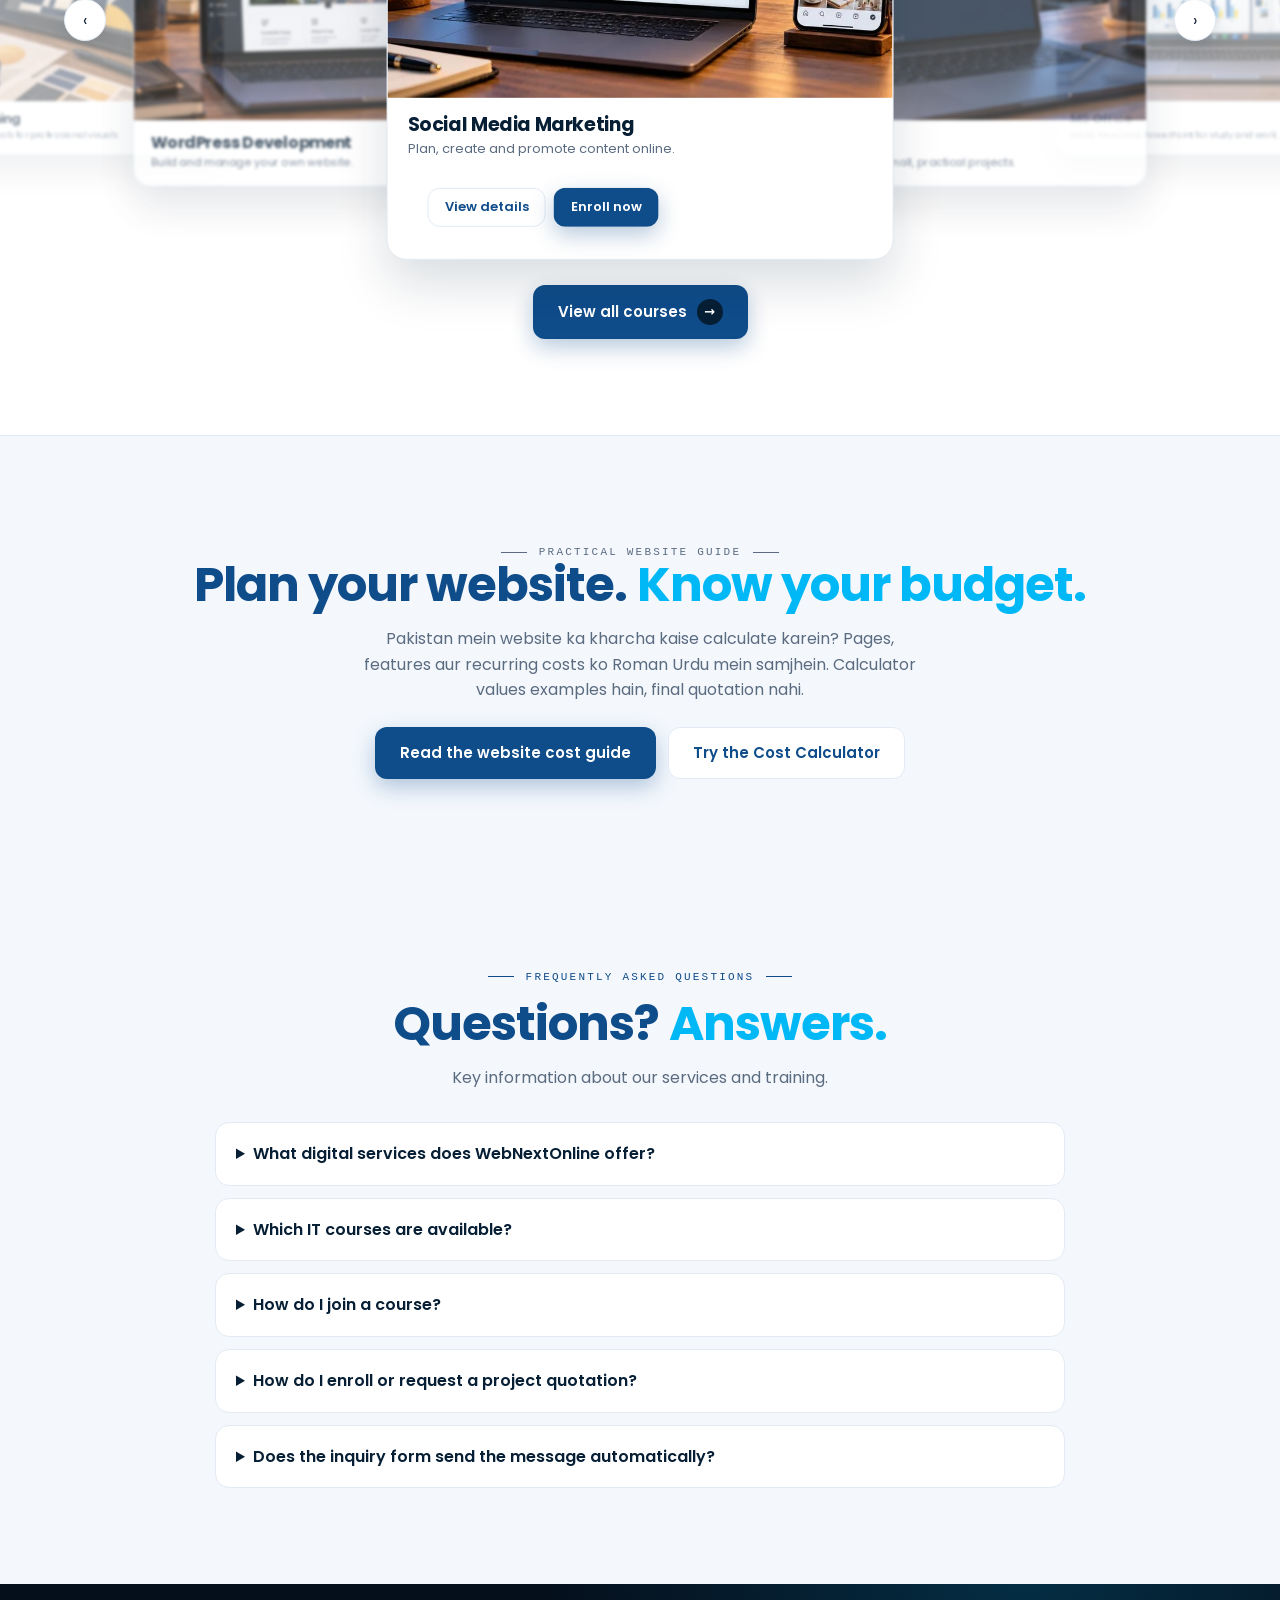
==== commit 1bc3e512: "Apply homepage sections and responsive styles" ====
--- a/index.html
+++ b/index.html
@@ -664,6 +664,33 @@
 
 <style id="wn-extensions-showcase-style">
 .hc-launch{padding:90px 24px 100px;background:#f4f8fd;color:#071f35;border-block:1px solid #dce7f3}.hc-launch-heading{max-width:800px;margin:0 auto 40px;text-align:center}.hc-launch-heading h2{font-size:clamp(32px,4vw,52px);text-transform:none;letter-spacing:-.045em;line-height:1.15;margin:14px 0 18px}.hc-launch-heading>p:last-child{font-size:16px;color:#5b6b80}.hc-launch-card{max-width:1080px;margin:auto;display:grid;grid-template-columns:1fr 1fr;min-height:590px;background:white;border:1px solid #dce7f3;border-radius:26px;overflow:hidden;box-shadow:0 26px 65px -28px #0f4c8a28}.hc-launch-art{position:relative;isolation:isolate;background:#0f4c8a;color:white;overflow:hidden;padding:32px 36px;display:flex;flex-direction:column;min-height:590px;transition:background .6s}.hc-launch-art:before{content:'';position:absolute;width:540px;height:540px;border:75px solid #ffffff05;border-radius:50%;left:-270px;top:-120px;z-index:-1}.hc-launch-art:after{content:'';position:absolute;width:360px;height:360px;border:1px solid #b5dcff30;border-radius:50%;right:-230px;bottom:-180px;z-index:-1}.hc-launch-brand{display:flex;gap:12px;align-items:center;font-size:27px;font-weight:850;letter-spacing:-.04em}.hc-launch-brand small{font-size:10px;letter-spacing:.15em;font-weight:700;border-left:1px solid #ffffff40;padding-left:12px}.hc-launch-orbit{position:relative;min-height:250px;flex:1;display:grid;place-items:center}.hc-launch-ring{width:208px;height:208px;border:1px solid #b5dcff40;border-radius:50%;position:absolute}.hc-launch-ring.second{width:155px;height:155px;border-style:dashed;animation:hcOrbit 45s linear infinite}.hc-launch-pin{width:110px;height:130px;color:#c5eaff;filter:drop-shadow(0 14px 14px #082b5550);animation:hcFloat 5s ease-in-out infinite}.hc-launch-pin svg{width:100%;height:100%}.hc-launch-chip{position:absolute;white-space:nowrap;padding:8px 12px;background:#fff;color:#24527c;border:1px solid #e5effa;box-shadow:0 8px 22px #072f5518;border-radius:8px;font-size:11px;font-weight:700}.chip-one{left:0;top:60px;transform:rotate(-7deg)}.chip-two{right:0;top:110px;transform:rotate(7deg)}.chip-three{left:35px;bottom:20px;transform:rotate(-4deg)}.hc-launch-art-copy{margin-top:5px}.hc-launch-art-copy>span{font-size:10px;letter-spacing:.12em;color:#b8d9f7}.hc-launch-art-copy h3{font-size:clamp(34px,4vw,49px);line-height:1.08;letter-spacing:-.045em;color:white;margin:14px 0}.hc-launch-art-copy p{font-size:14px;color:#d1e6fa;max-width:280px;line-height:1.65}.hc-launch-made{font-size:10px;color:#bed9f3;margin-top:15px}.hc-launch-panel{padding:30px 42px 35px;display:flex;flex-direction:column;justify-content:center;min-width:0}.hc-launch-tabs{display:flex;padding:4px;background:#edf4fb;border-radius:10px;margin-bottom:30px}.hc-launch-tabs button{flex:1;min-height:40px;background:none;border:0;border-radius:7px;color:#627c98;font:650 12px Poppins,system-ui;cursor:pointer;transition:background .25s,color .25s,box-shadow .25s}.hc-launch-tabs button[aria-selected=true]{background:white;color:#0f4c8a;box-shadow:0 2px 7px #071f350d}.hc-launch-tabs button:focus-visible,.hc-launch-primary:focus-visible{outline:3px solid #1689dc;outline-offset:4px}.hc-launch-content{animation:hcPanelIn .5s both}.hc-launch-content[hidden]{display:none}.hc-launch-icon{display:grid;place-items:center;width:48px;height:48px;border-radius:12px;background:#eaf3fc;color:#0754c8;margin-bottom:18px}.hc-launch-icon svg{width:26px;height:26px}.hc-launch-version{font-size:10px;font-weight:750;letter-spacing:.1em;color:#5b7895;margin-bottom:10px}.hc-launch-content h3{font-size:31px;letter-spacing:-.05em;line-height:1.2;color:#071f35;margin:0 0 15px}.hc-launch-content>p:not(.hc-launch-version):not(.hc-launch-disclaimer){font-size:14px;color:#5b6b80;line-height:1.8;margin-bottom:20px}.hc-launch-features{list-style:none;padding:0;margin:0 0 28px}.hc-launch-features li{display:flex;gap:10px;margin:12px 0;font-size:12px;color:#355673}.hc-launch-features li>span{color:#0754c8}.hc-launch-primary{display:flex;justify-content:center;align-items:center;min-height:50px;background:#0754c8;color:white;border-radius:9px;font-size:14px;font-weight:750;transition:background .25s,transform .25s}.hc-launch-primary:hover{color:white;background:#0f4c8a;transform:translateY(-2px)}.hc-launch-content .hc-launch-disclaimer{font-size:10px;color:#647c93;text-align:center;margin:13px 0 0}.hc-launch-steps{list-style:none;padding:0;counter-reset:setup;margin:0 0 24px}.hc-launch-steps li{counter-increment:setup;position:relative;padding:0 0 0 37px;margin:17px 0}.hc-launch-steps li:before{content:counter(setup);position:absolute;left:0;top:0;display:grid;place-items:center;width:25px;height:25px;background:#eaf3fc;border-radius:50%;font-size:11px;color:#0754c8}.hc-launch-steps b{display:block;font-size:13px;color:#0f4c8a}.hc-launch-steps span{display:block;font-size:11px;color:#6b8095;margin-top:3px}.hc-launch-card.is-guide .hc-launch-art{background:#0754c8}.hc-launch-card.is-guide .hc-launch-pin{color:#fff;transform:rotate(8deg)}@keyframes hcFloat{50%{translate:0 -10px}}@keyframes hcOrbit{to{rotate:360deg}}@keyframes hcPanelIn{from{opacity:0;transform:translateX(15px)}to{opacity:1;transform:none}}@media(max-width:760px){.hc-launch{padding:60px 20px}.hc-launch-card{grid-template-columns:1fr;border-radius:20px}.hc-launch-art{min-height:440px;padding:26px 28px}.hc-launch-orbit{min-height:210px}.hc-launch-art-copy h3{font-size:36px}.hc-launch-art-copy p{max-width:none}.hc-launch-panel{padding:28px 25px 32px}.hc-launch-chip{font-size:10px}.chip-one{left:0;top:45px}.chip-two{top:85px}.chip-three{bottom:12px}.hc-launch-art-copy h3 br{display:none}}@media(prefers-reduced-motion:reduce){.hc-launch *{animation:none!important;transition:none!important}}
+</style>
+<style id="wn-native-extension-theme">
+#wn-extensions{background:var(--bg);color:var(--ink);font-family:inherit;border-color:var(--ln);padding-block:clamp(60px,7vw,100px)}
+#wn-extensions .hc-launch-heading h2{color:var(--d);font-family:inherit;font-weight:800;font-size:clamp(30px,3.5vw,48px);letter-spacing:-.035em}
+#wn-extensions .hc-launch-heading>p:last-child{color:var(--m)}
+#wn-extensions .k3{color:var(--d);font-weight:700;letter-spacing:.12em}
+#wn-extensions .hc-launch-card{border-color:var(--ln);border-radius:18px;box-shadow:0 20px 45px -25px #0f4c8a40}
+#wn-extensions .hc-launch-art,#wn-extensions .hc-launch-card.is-guide .hc-launch-art{background:linear-gradient(145deg,var(--n),var(--d));color:white}
+#wn-extensions .hc-launch-brand{font-family:inherit;font-weight:800}
+#wn-extensions .hc-launch-brand small{color:white}
+#wn-extensions .hc-launch-pin{color:var(--c);filter:drop-shadow(0 10px 16px #001e3a35)}
+#wn-extensions .hc-launch-art-copy h3{color:white;font-family:inherit;font-weight:800}
+#wn-extensions .hc-launch-art-copy>span{color:#a9dcff}
+#wn-extensions .hc-launch-art-copy p,#wn-extensions .hc-launch-made{color:#d4e7fa}
+#wn-extensions .hc-launch-chip{color:var(--d);background:white;border-color:var(--ln)}
+#wn-extensions .hc-launch-tabs{background:var(--bg)}
+#wn-extensions .hc-launch-tabs button{font-family:inherit;color:var(--m)}
+#wn-extensions .hc-launch-tabs button[aria-selected=true]{color:var(--d)}
+#wn-extensions .hc-launch-icon{background:#e8f2fc;color:var(--b)}
+#wn-extensions .hc-launch-content h3{color:var(--n);font-family:inherit;font-weight:750}
+#wn-extensions .hc-launch-content p,#wn-extensions .hc-launch-features li{color:var(--m)}
+#wn-extensions .hc-launch-features li>span{color:var(--b)}
+#wn-extensions .hc-launch-primary{background:var(--d);border:1px solid var(--d);color:white;border-radius:9px;box-shadow:0 7px 18px #0f4c8a25}
+#wn-extensions .hc-launch-primary:hover{background:var(--b);border-color:var(--b)}
+#wn-extensions .hc-launch-steps b{color:var(--d)}
+#wn-extensions .hc-launch-steps li:before{background:var(--bg);color:var(--b)}
+#wn-extensions .hc-launch-tabs button:focus-visible,#wn-extensions .hc-launch-primary:focus-visible{outline-color:var(--c)}
 </style><style id="wn-mobile-fix-inline">/* WebNextOnline mobile layout patch – 2026-11-19 */
 @media(max-width:760px){
 html,body{max-width:100%;overflow-x:clip}
@@ -987,33 +1014,7 @@
   }
 }
 </style>
-<style id="wn-native-extension-theme">
-#wn-extensions{background:var(--bg);color:var(--ink);font-family:inherit;border-color:var(--ln);padding-block:clamp(60px,7vw,100px)}
-#wn-extensions .hc-launch-heading h2{color:var(--d);font-family:inherit;font-weight:800;font-size:clamp(30px,3.5vw,48px);letter-spacing:-.035em}
-#wn-extensions .hc-launch-heading>p:last-child{color:var(--m)}
-#wn-extensions .k3{color:var(--d);font-weight:700;letter-spacing:.12em}
-#wn-extensions .hc-launch-card{border-color:var(--ln);border-radius:18px;box-shadow:0 20px 45px -25px #0f4c8a40}
-#wn-extensions .hc-launch-art,#wn-extensions .hc-launch-card.is-guide .hc-launch-art{background:linear-gradient(145deg,var(--n),var(--d));color:white}
-#wn-extensions .hc-launch-brand{font-family:inherit;font-weight:800}
-#wn-extensions .hc-launch-brand small{color:white}
-#wn-extensions .hc-launch-pin{color:var(--c);filter:drop-shadow(0 10px 16px #001e3a35)}
-#wn-extensions .hc-launch-art-copy h3{color:white;font-family:inherit;font-weight:800}
-#wn-extensions .hc-launch-art-copy>span{color:#a9dcff}
-#wn-extensions .hc-launch-art-copy p,#wn-extensions .hc-launch-made{color:#d4e7fa}
-#wn-extensions .hc-launch-chip{color:var(--d);background:white;border-color:var(--ln)}
-#wn-extensions .hc-launch-tabs{background:var(--bg)}
-#wn-extensions .hc-launch-tabs button{font-family:inherit;color:var(--m)}
-#wn-extensions .hc-launch-tabs button[aria-selected=true]{color:var(--d)}
-#wn-extensions .hc-launch-icon{background:#e8f2fc;color:var(--b)}
-#wn-extensions .hc-launch-content h3{color:var(--n);font-family:inherit;font-weight:750}
-#wn-extensions .hc-launch-content p,#wn-extensions .hc-launch-features li{color:var(--m)}
-#wn-extensions .hc-launch-features li>span{color:var(--b)}
-#wn-extensions .hc-launch-primary{background:var(--d);border:1px solid var(--d);color:white;border-radius:9px;box-shadow:0 7px 18px #0f4c8a25}
-#wn-extensions .hc-launch-primary:hover{background:var(--b);border-color:var(--b)}
-#wn-extensions .hc-launch-steps b{color:var(--d)}
-#wn-extensions .hc-launch-steps li:before{background:var(--bg);color:var(--b)}
-#wn-extensions .hc-launch-tabs button:focus-visible,#wn-extensions .hc-launch-primary:focus-visible{outline-color:var(--c)}
-</style></head><body>
+</head><body>
 <nav id="nav"><a href="#home" class="lg"><span class="logo wn-brand-logo"><img decoding="async" src="assets/site-images/24dc0e9895de97.webp" alt="WebNextOnline logo"></span>WebNextOnline</a>
 <div class="ln" id="wn-nav-links"><a href="#home">Home</a><a href="#services">Services</a><a href="#courses">Courses</a><a href="#portfolio">Portfolio</a><a href="#about">About</a><a href="#team">Team</a><a href="#try-live">Try It Live</a><a href="#contact">Contact</a></div>
 <div class="wn-nav-actions"><a href="#try-live" class="btn wn-try-nav">Try It Live <span class="ar">↗</span></a><a href="#contact" class="btn wn-contact-nav">Contact us <span class="ar">→</span></a></div><button id="bgr" type="button" aria-label="Menu" aria-controls="wn-nav-links" aria-expanded="false">☰</button><div id="pg"></div></nav>
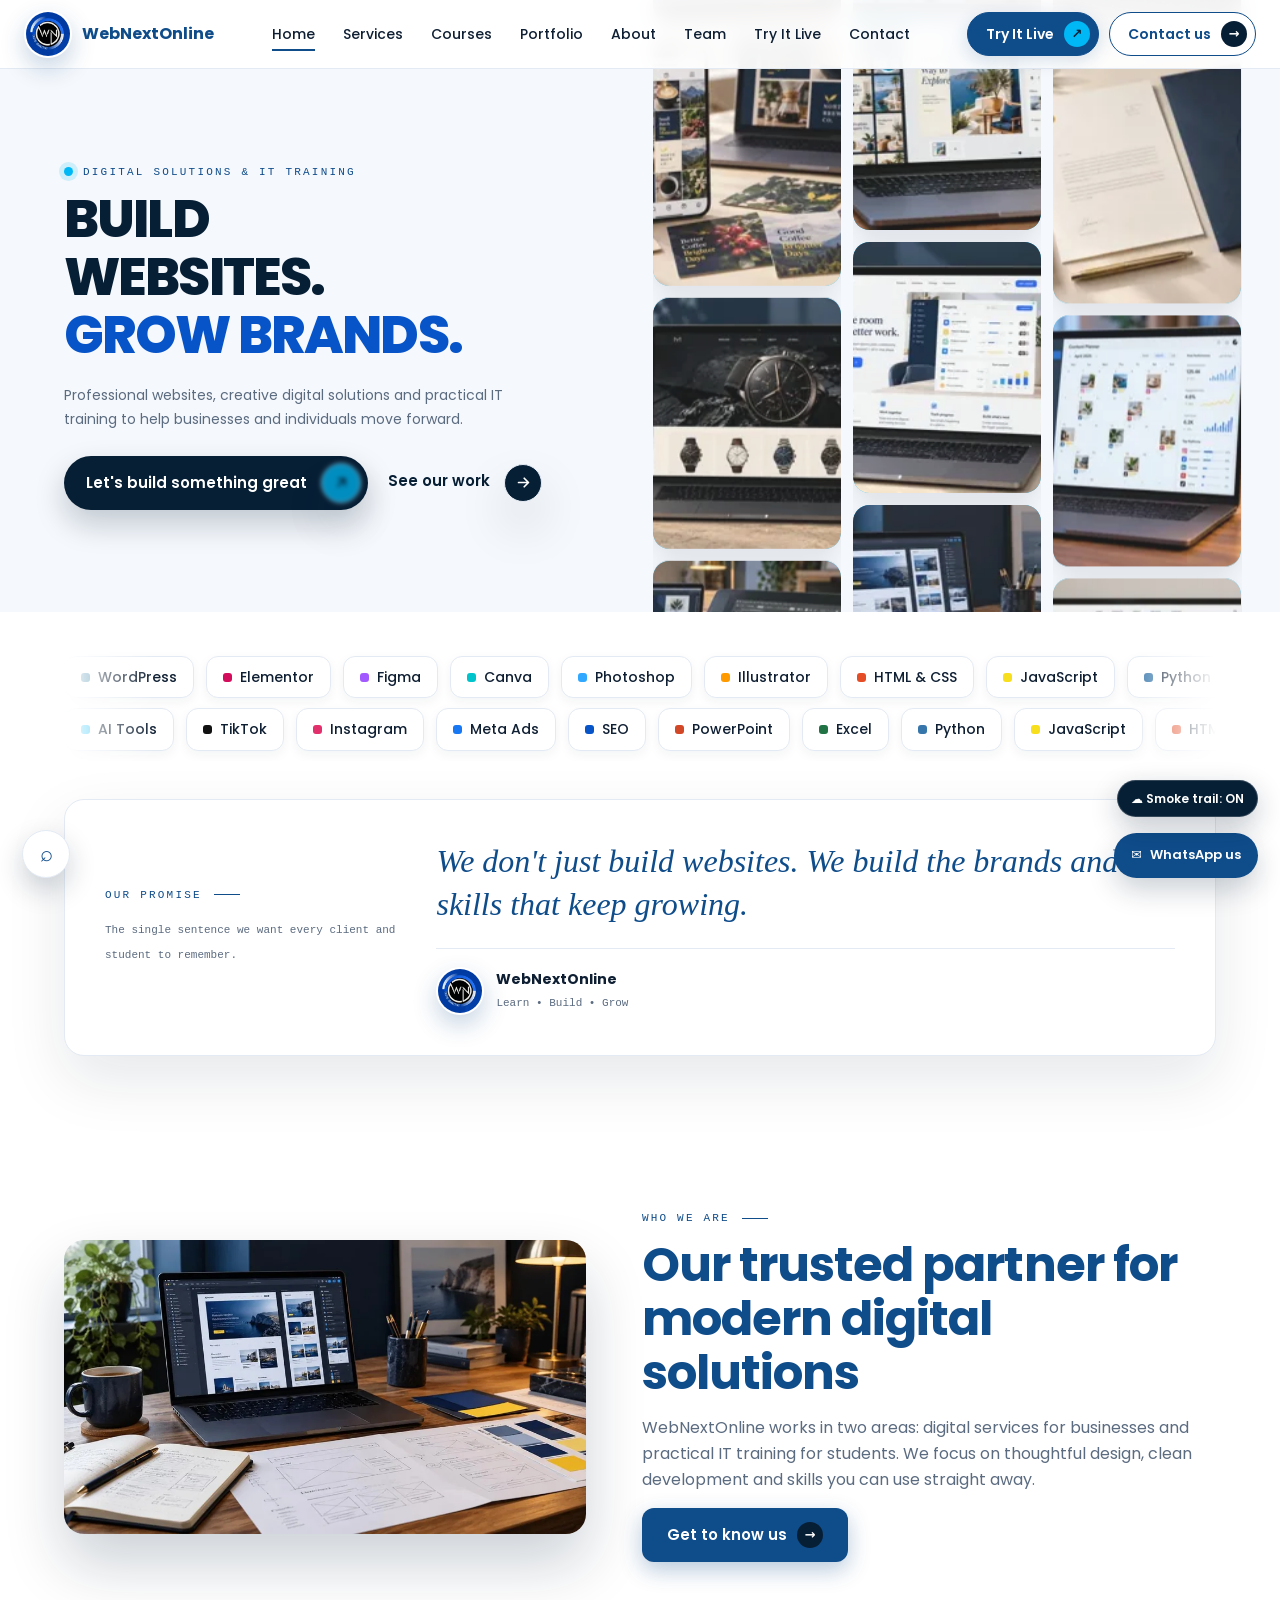
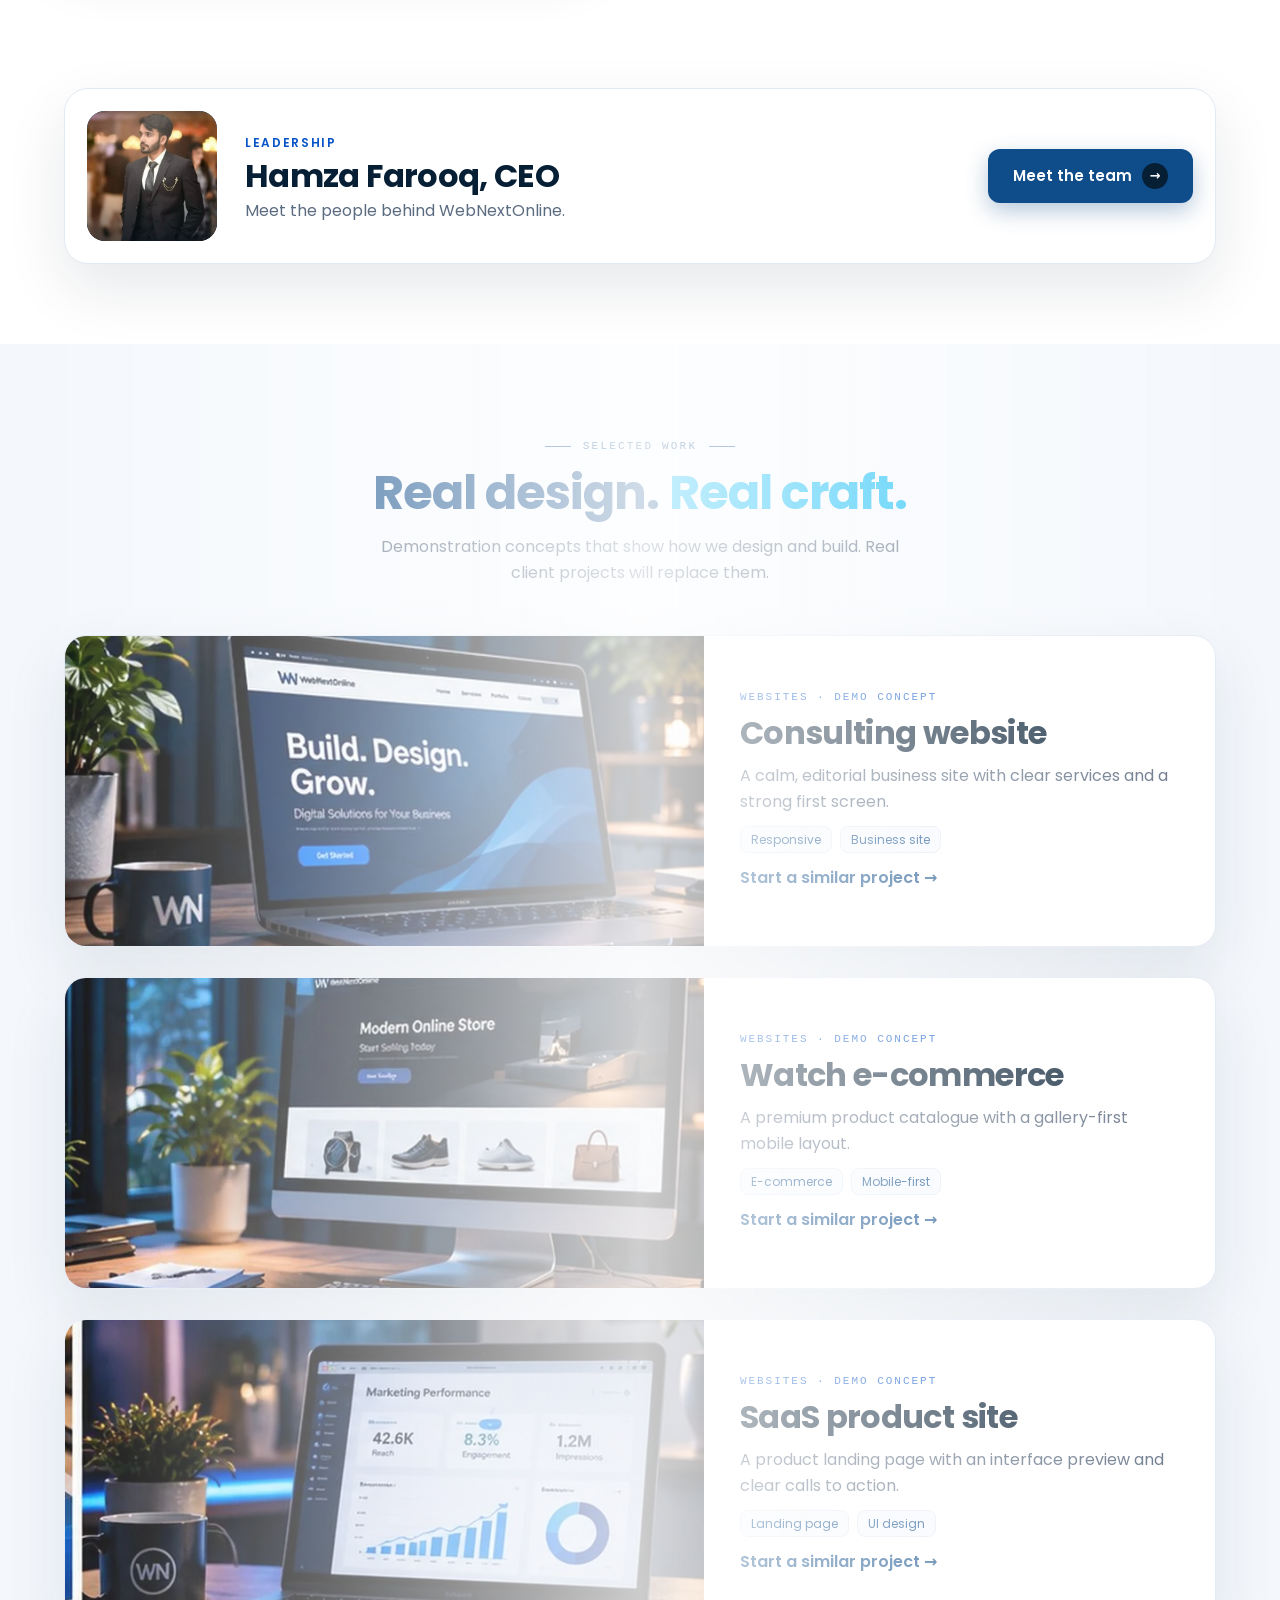
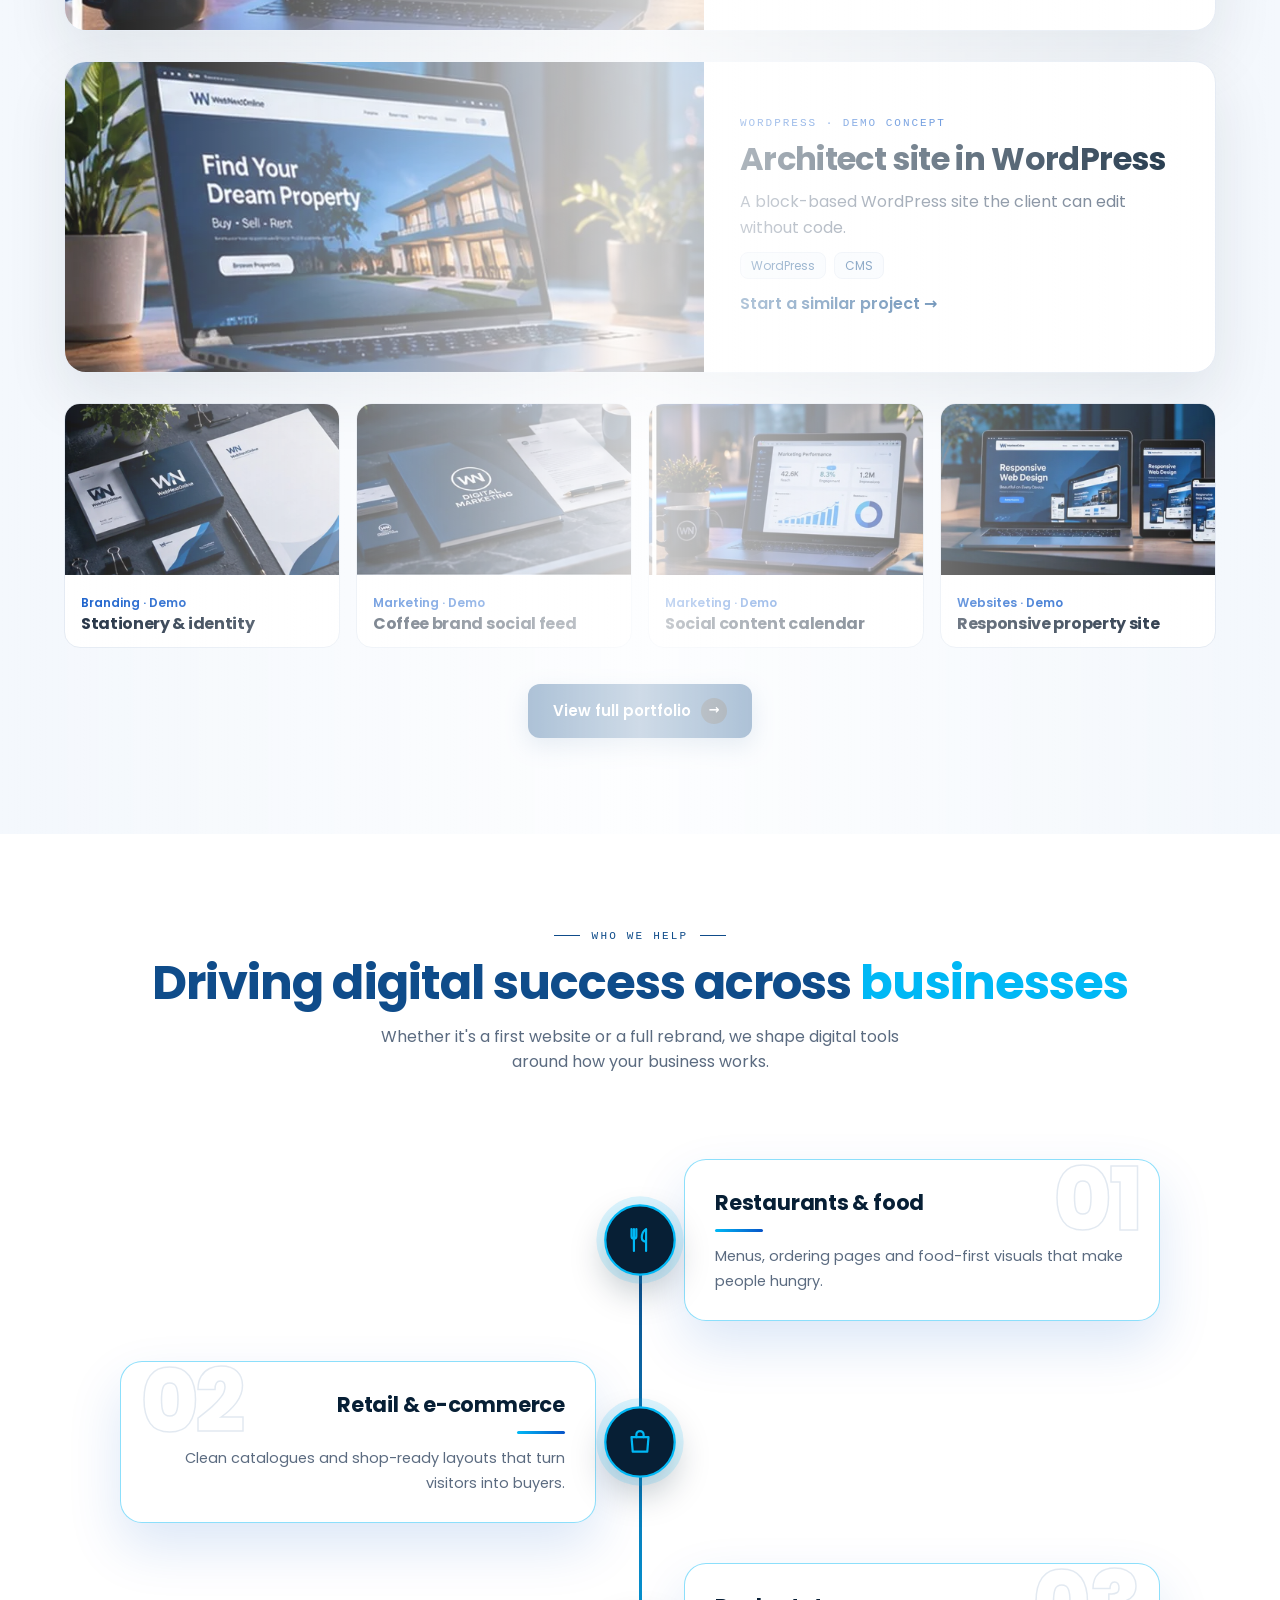
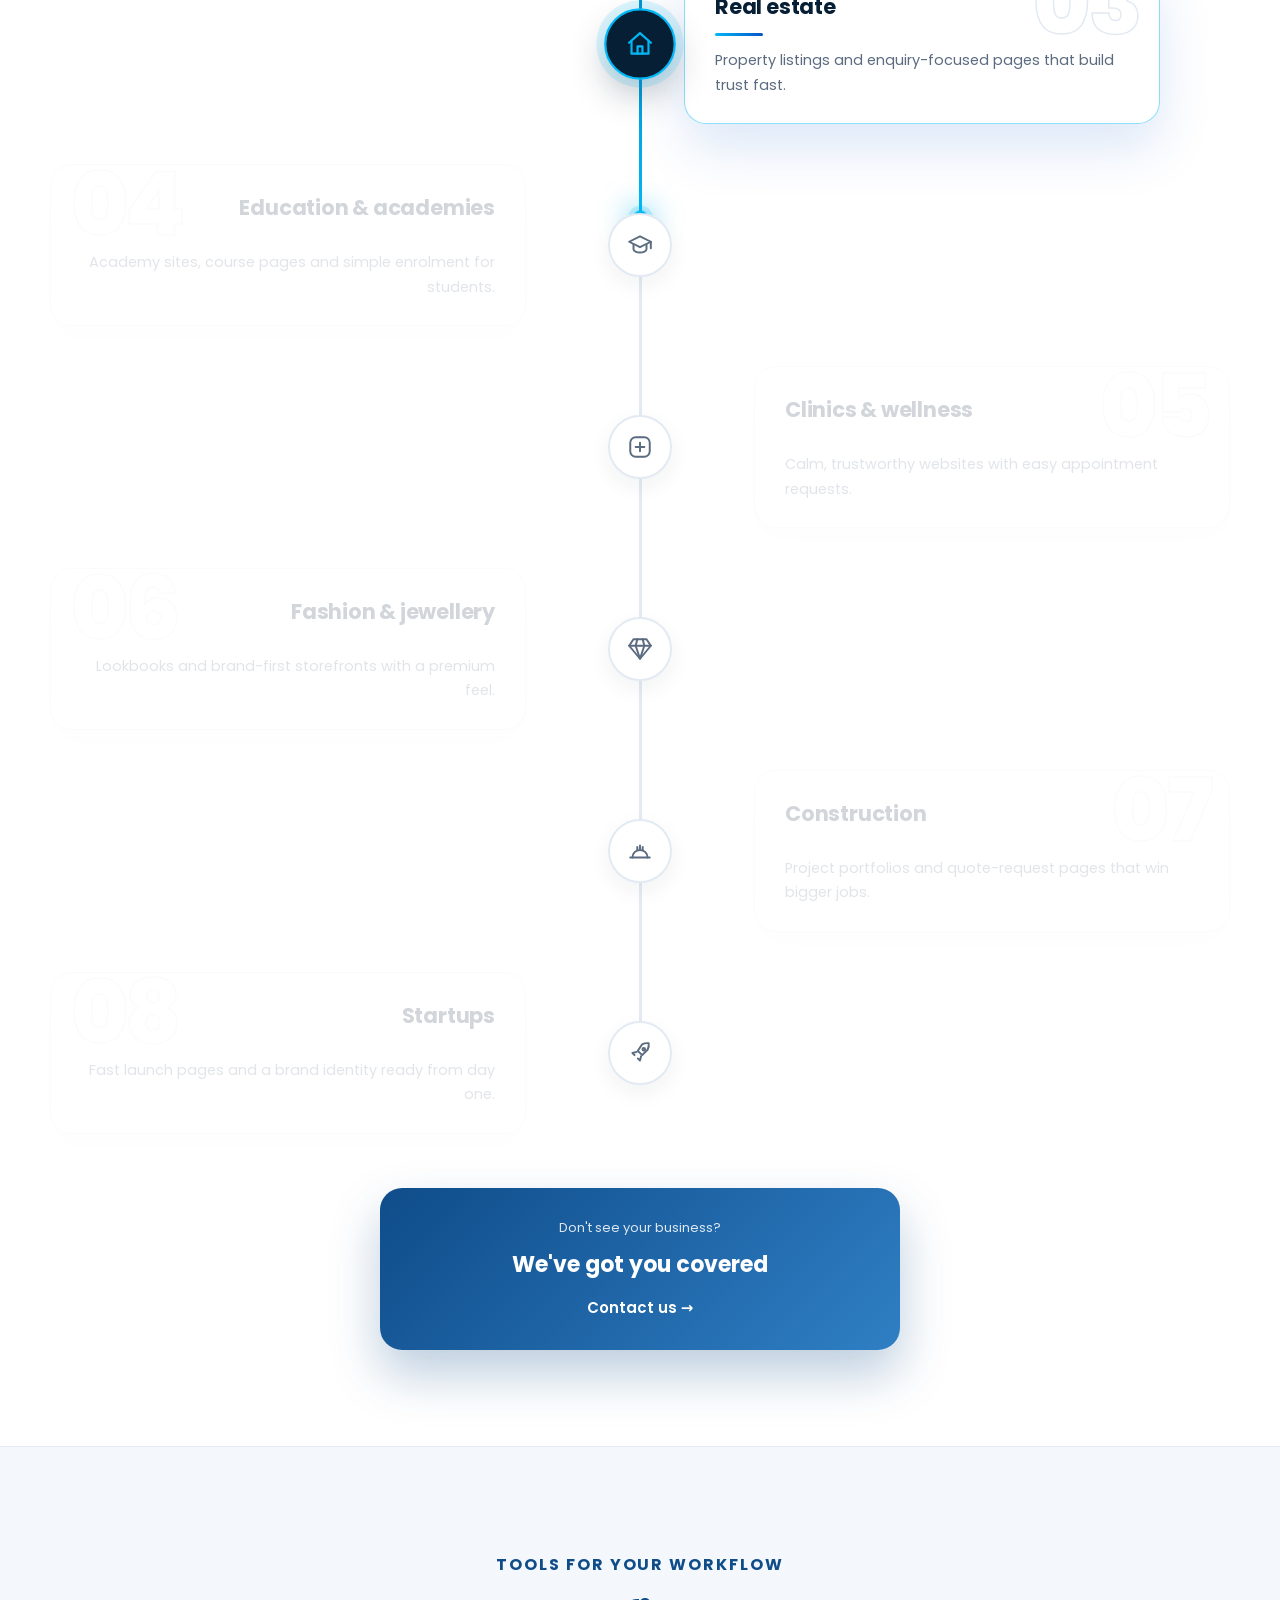
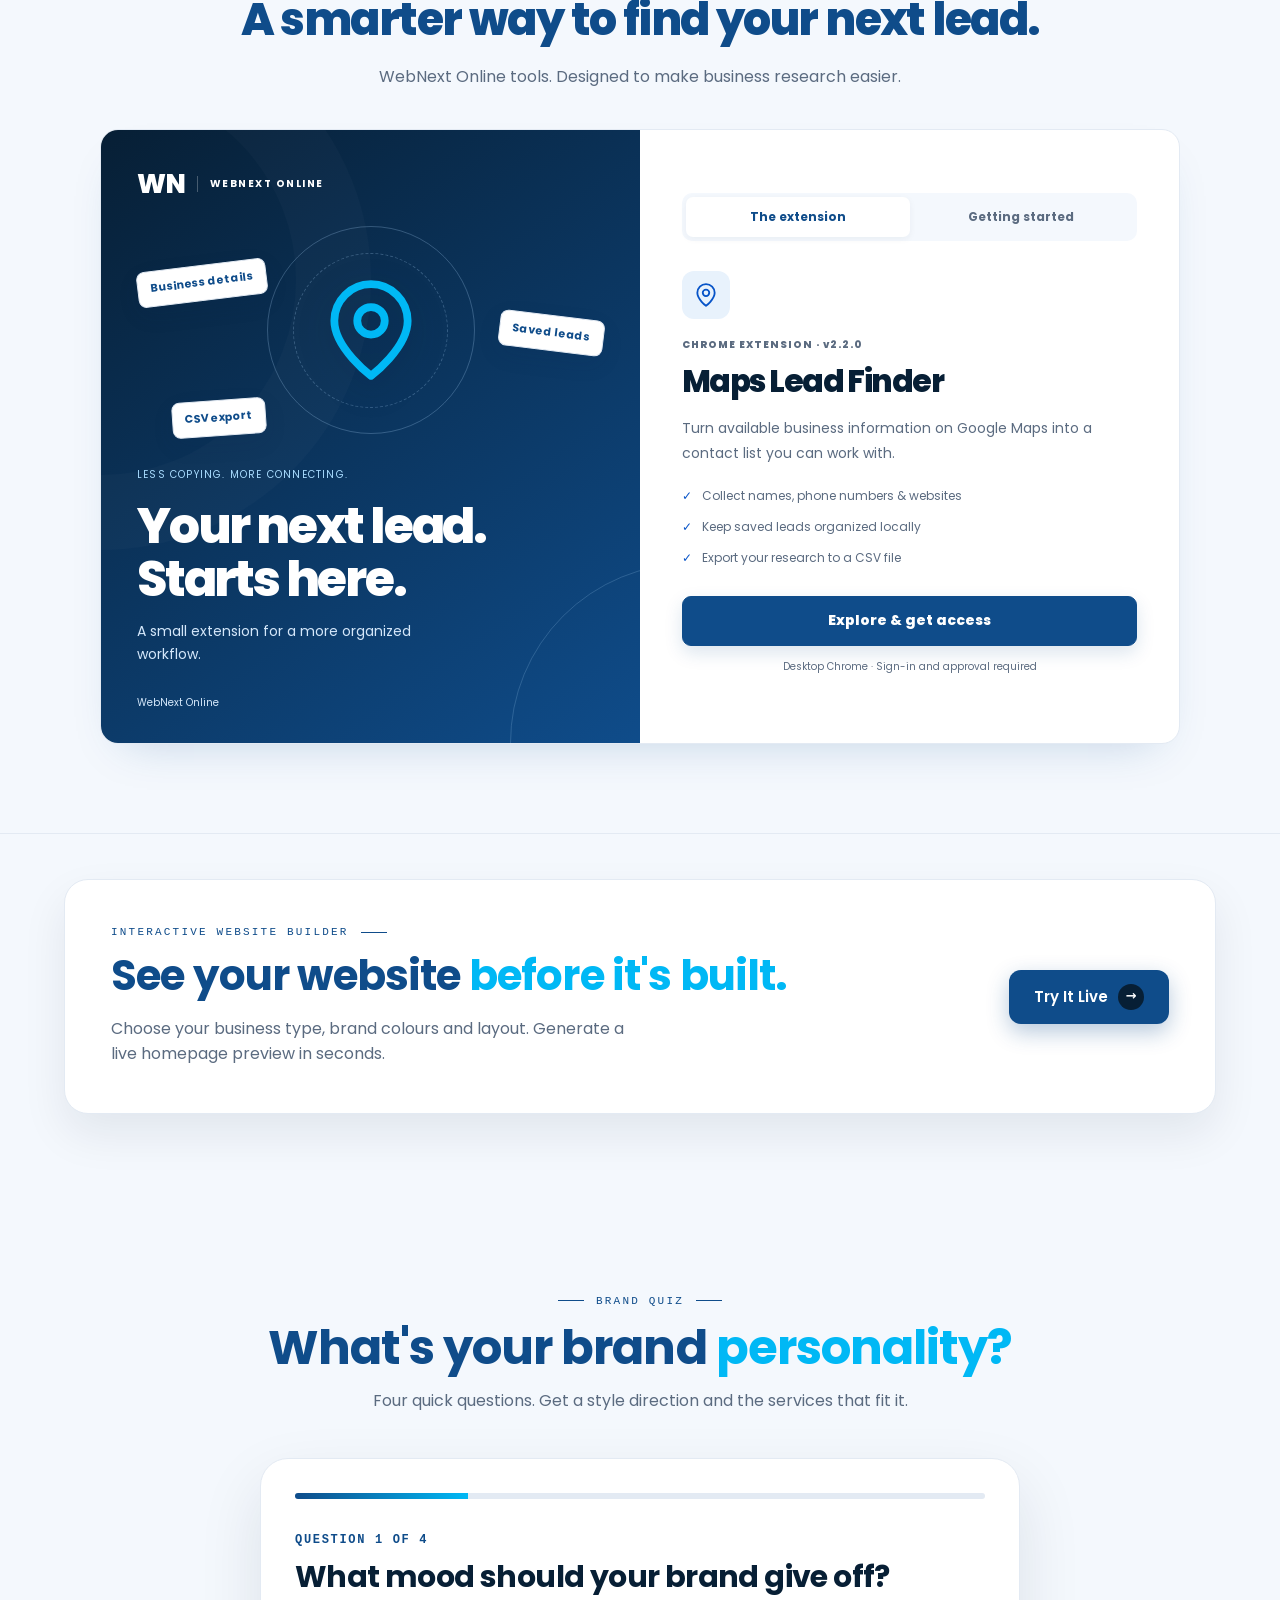
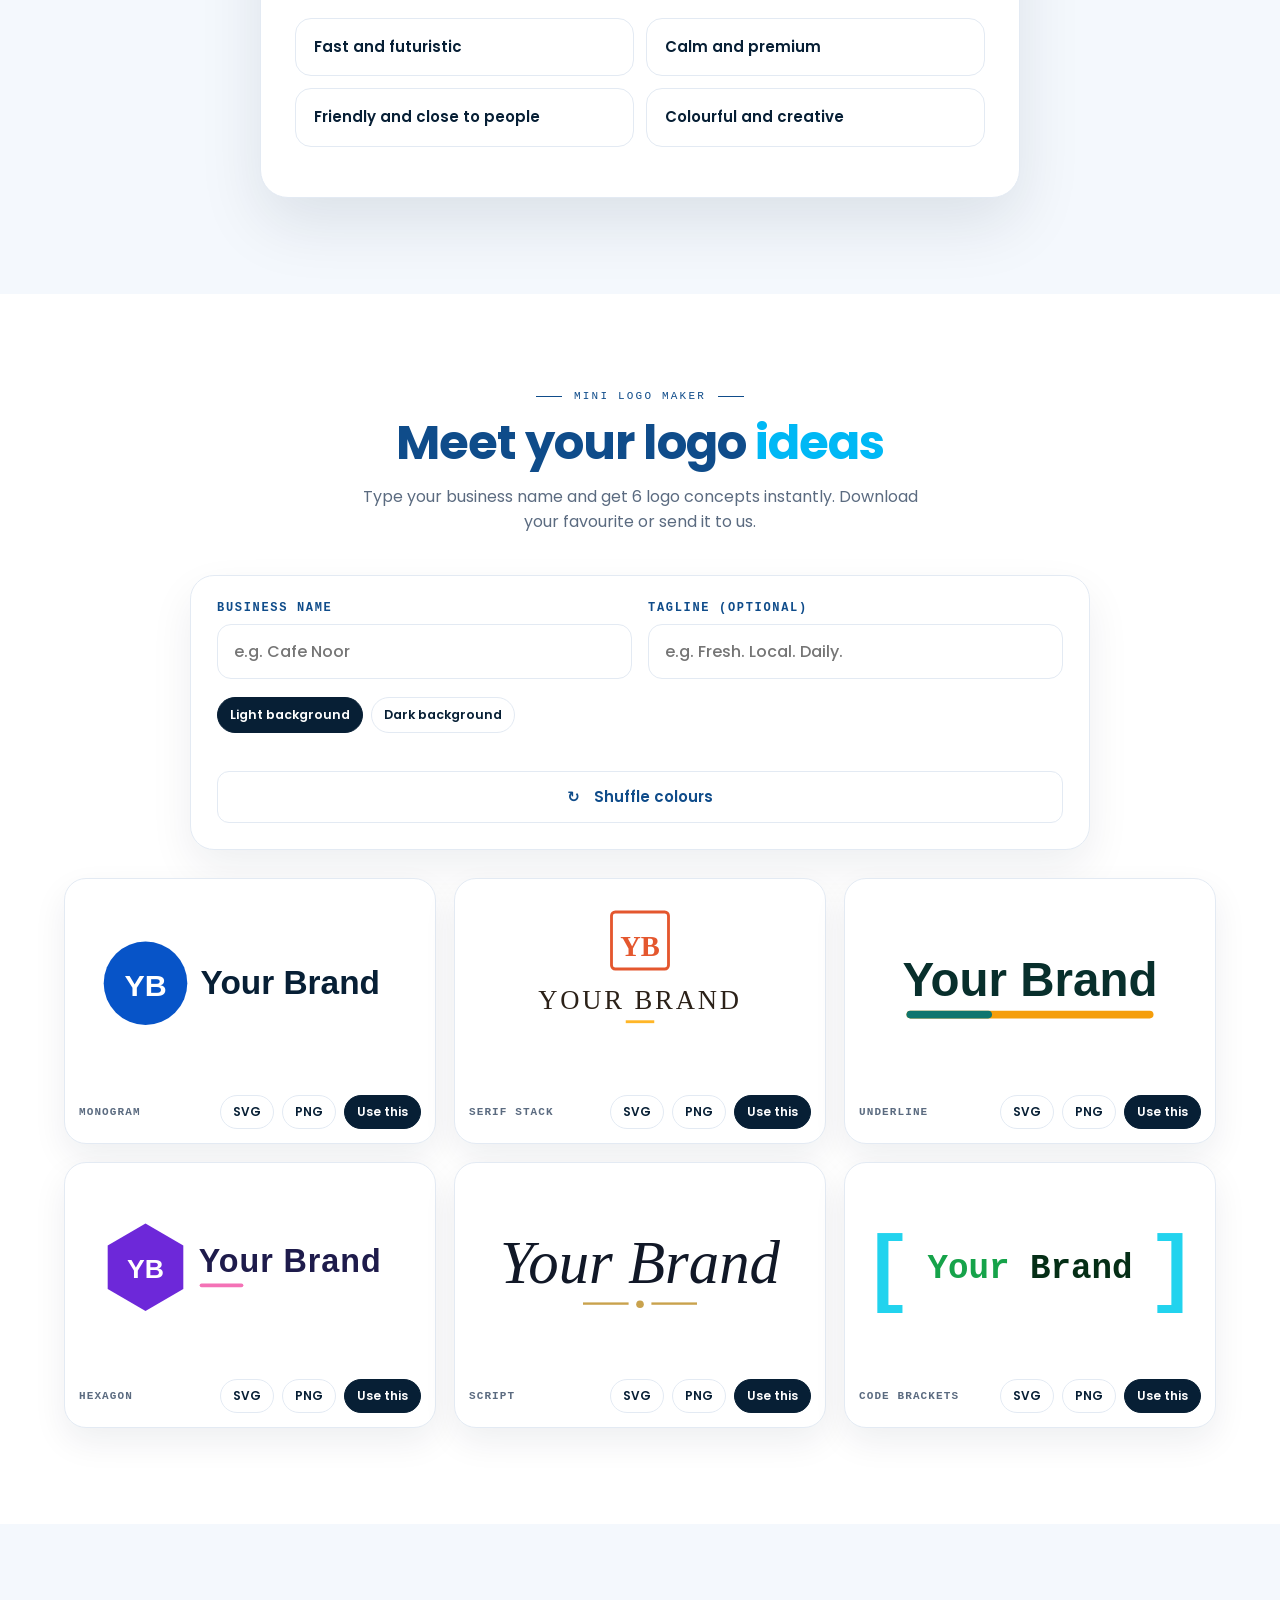
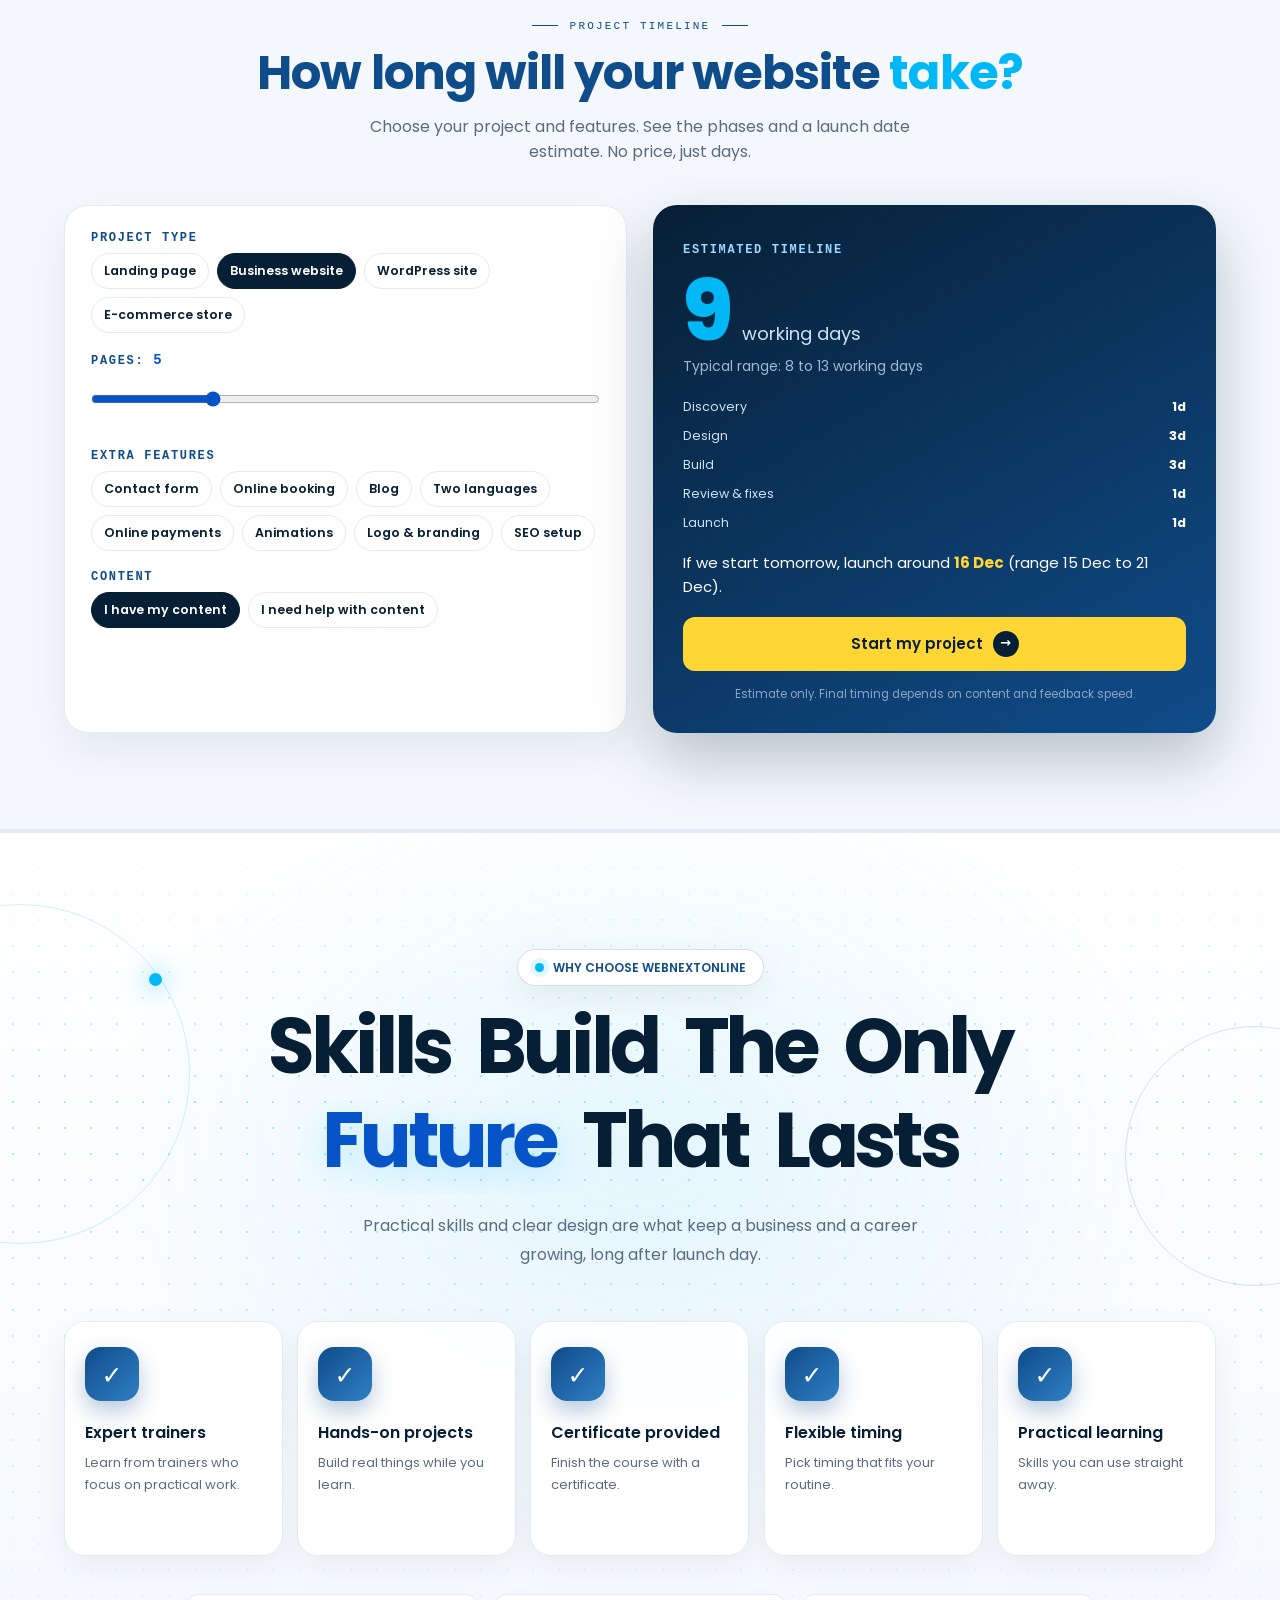
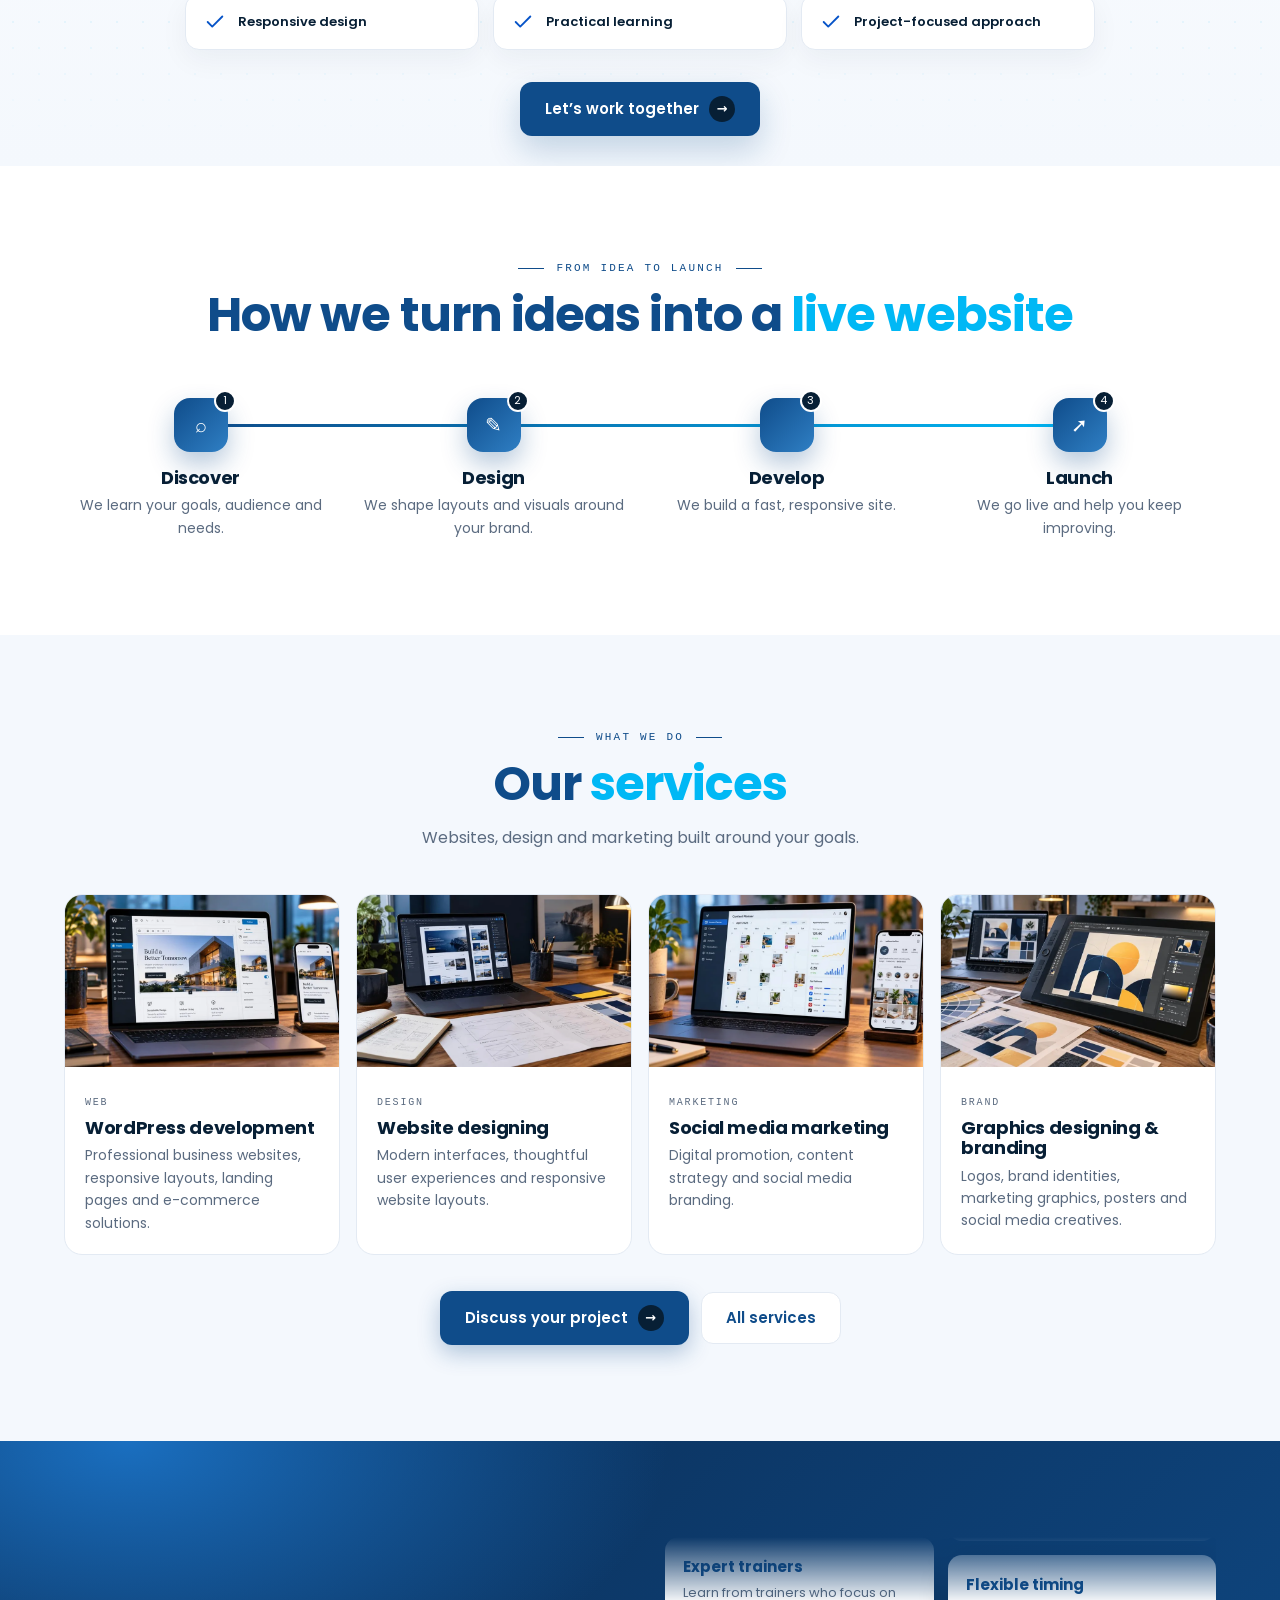
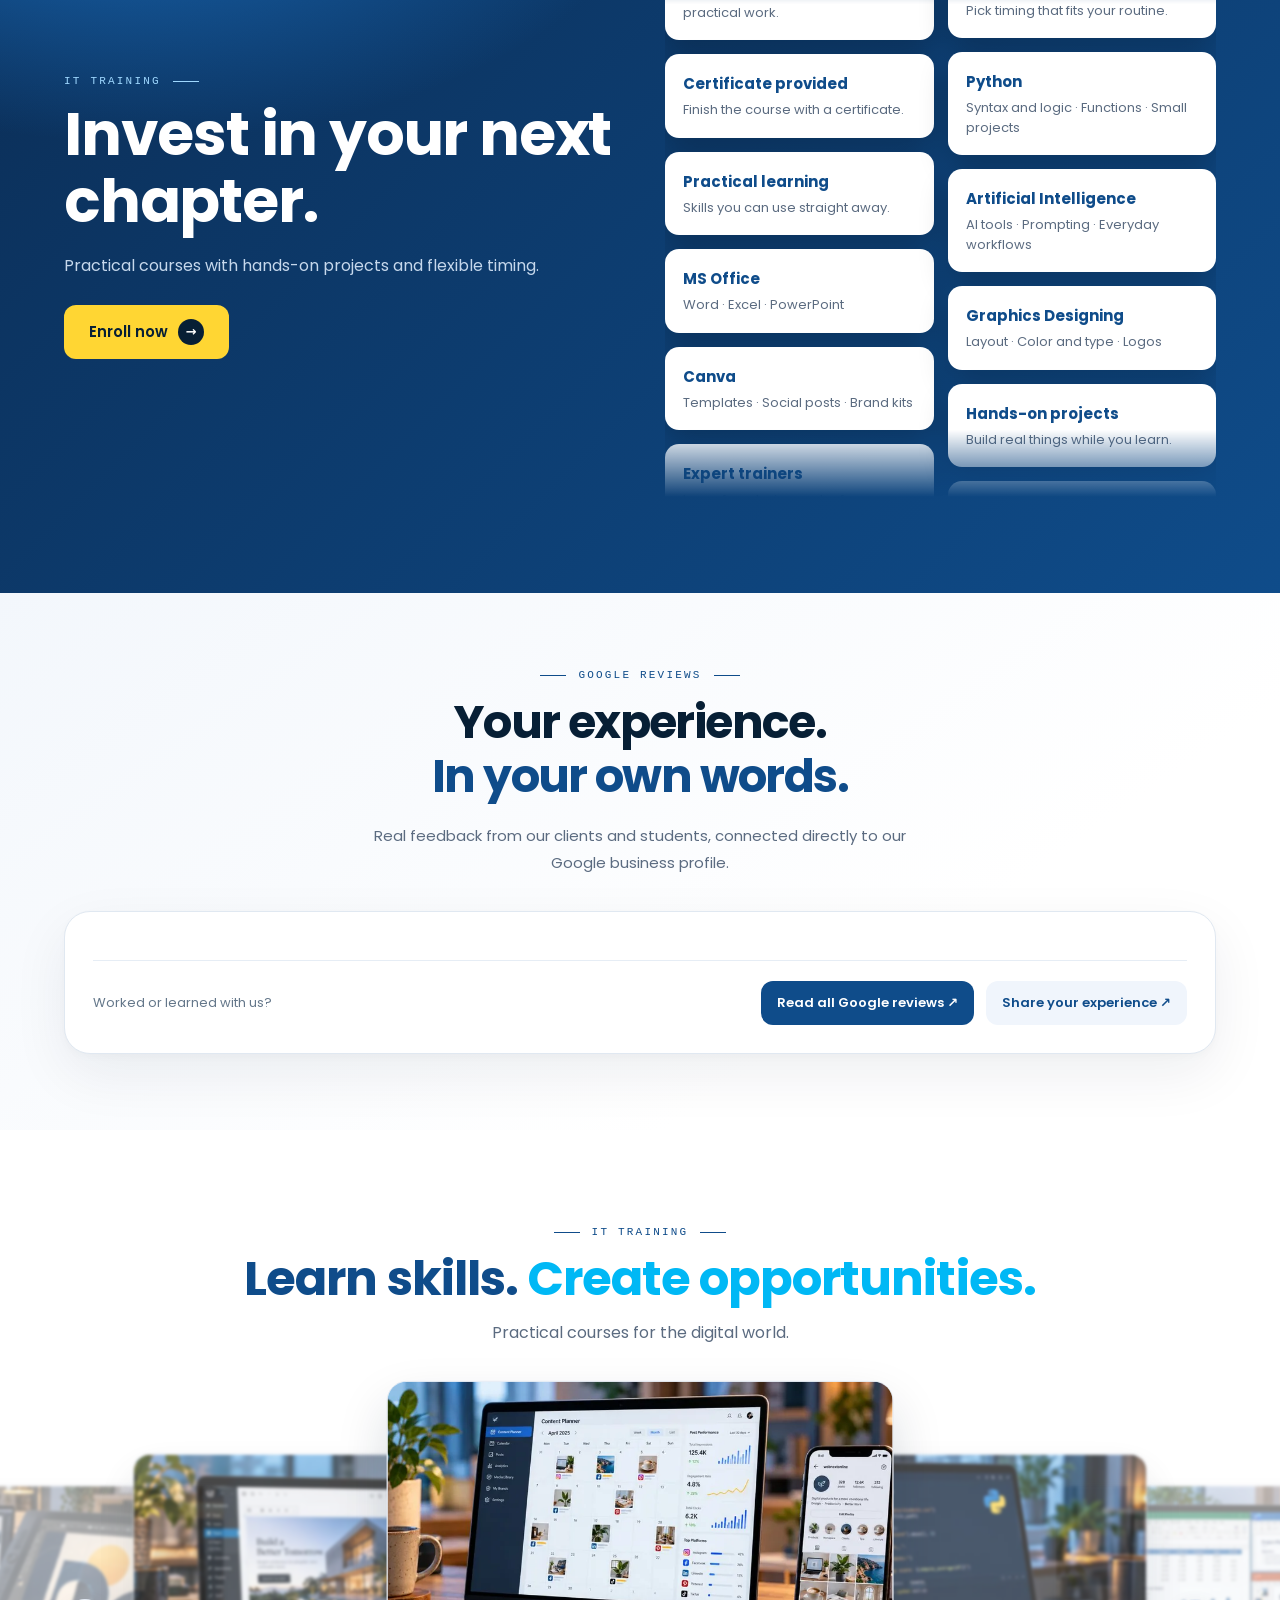
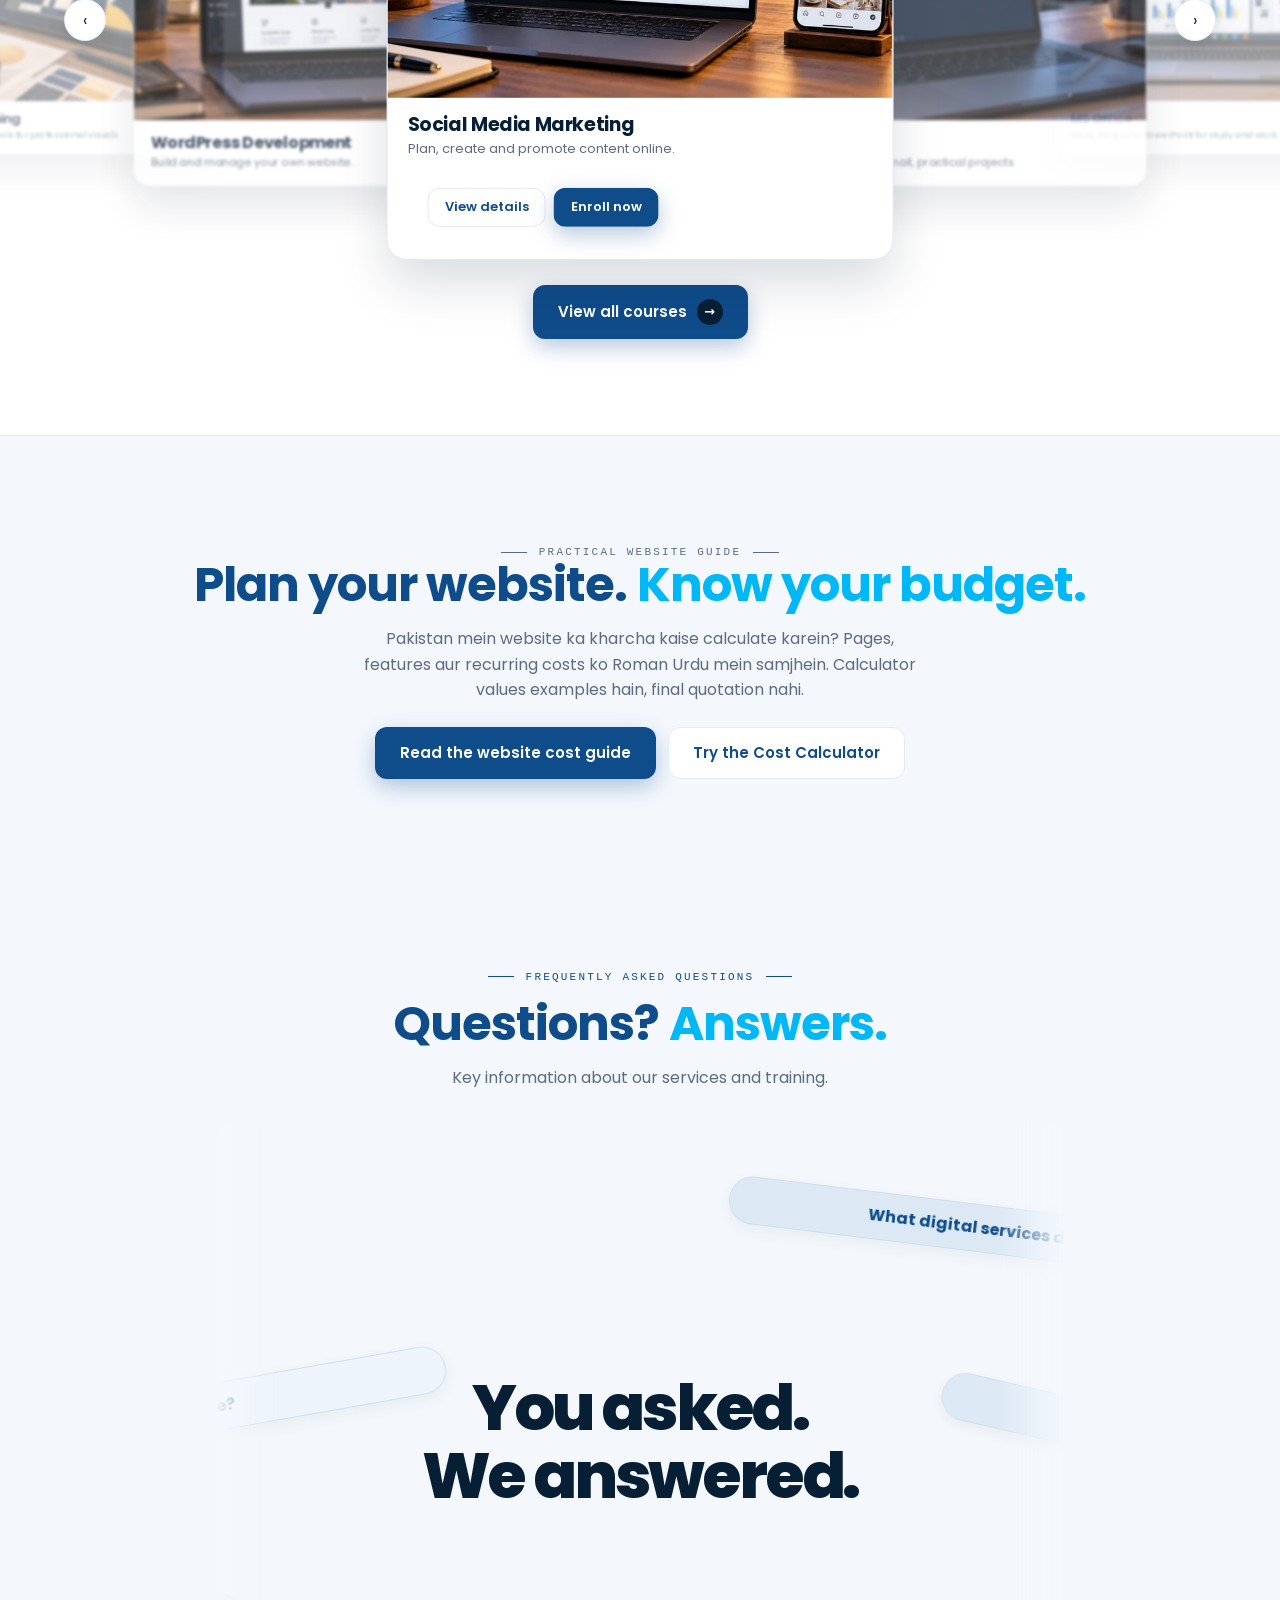
==== commit afe990d6: "Enable blue and white animated FAQs on WebNext Online" ====
--- a/index.html
+++ b/index.html
@@ -1795,4 +1795,4 @@
 
 
 <script defer src="/assets/team-album/member-directory.js?v=carousel-clean-v8-abuzar"></script>
-<script>(()=>{const card=document.getElementById('hc-launch-card');if(!card)return;const tabs=[document.getElementById('hc-tab-tool'),document.getElementById('hc-tab-start')];function select(index){tabs.forEach((tab,i)=>{tab.setAttribute('aria-selected',String(i===index));tab.tabIndex=i===index?0:-1;document.getElementById(tab.getAttribute('aria-controls')).hidden=i!==index});card.classList.toggle('is-guide',index===1)}tabs.forEach((tab,i)=>{tab.addEventListener('click',()=>select(i));tab.addEventListener('keydown',e=>{let n=i;if(e.key==='ArrowRight'||e.key==='ArrowLeft')n=1-i;else if(e.key==='Home')n=0;else if(e.key==='End')n=1;else return;e.preventDefault();select(n);tabs[n].focus()})})})();</script></body></html>
+<script>(()=>{const card=document.getElementById('hc-launch-card');if(!card)return;const tabs=[document.getElementById('hc-tab-tool'),document.getElementById('hc-tab-start')];function select(index){tabs.forEach((tab,i)=>{tab.setAttribute('aria-selected',String(i===index));tab.tabIndex=i===index?0:-1;document.getElementById(tab.getAttribute('aria-controls')).hidden=i!==index});card.classList.toggle('is-guide',index===1)}tabs.forEach((tab,i)=>{tab.addEventListener('click',()=>select(i));tab.addEventListener('keydown',e=>{let n=i;if(e.key==='ArrowRight'||e.key==='ArrowLeft')n=1-i;else if(e.key==='Home')n=0;else if(e.key==='End')n=1;else return;e.preventDefault();select(n);tabs[n].focus()})})})();</script><script src="/assets/faq-scroll.js?v=20261128" defer></script></body></html>
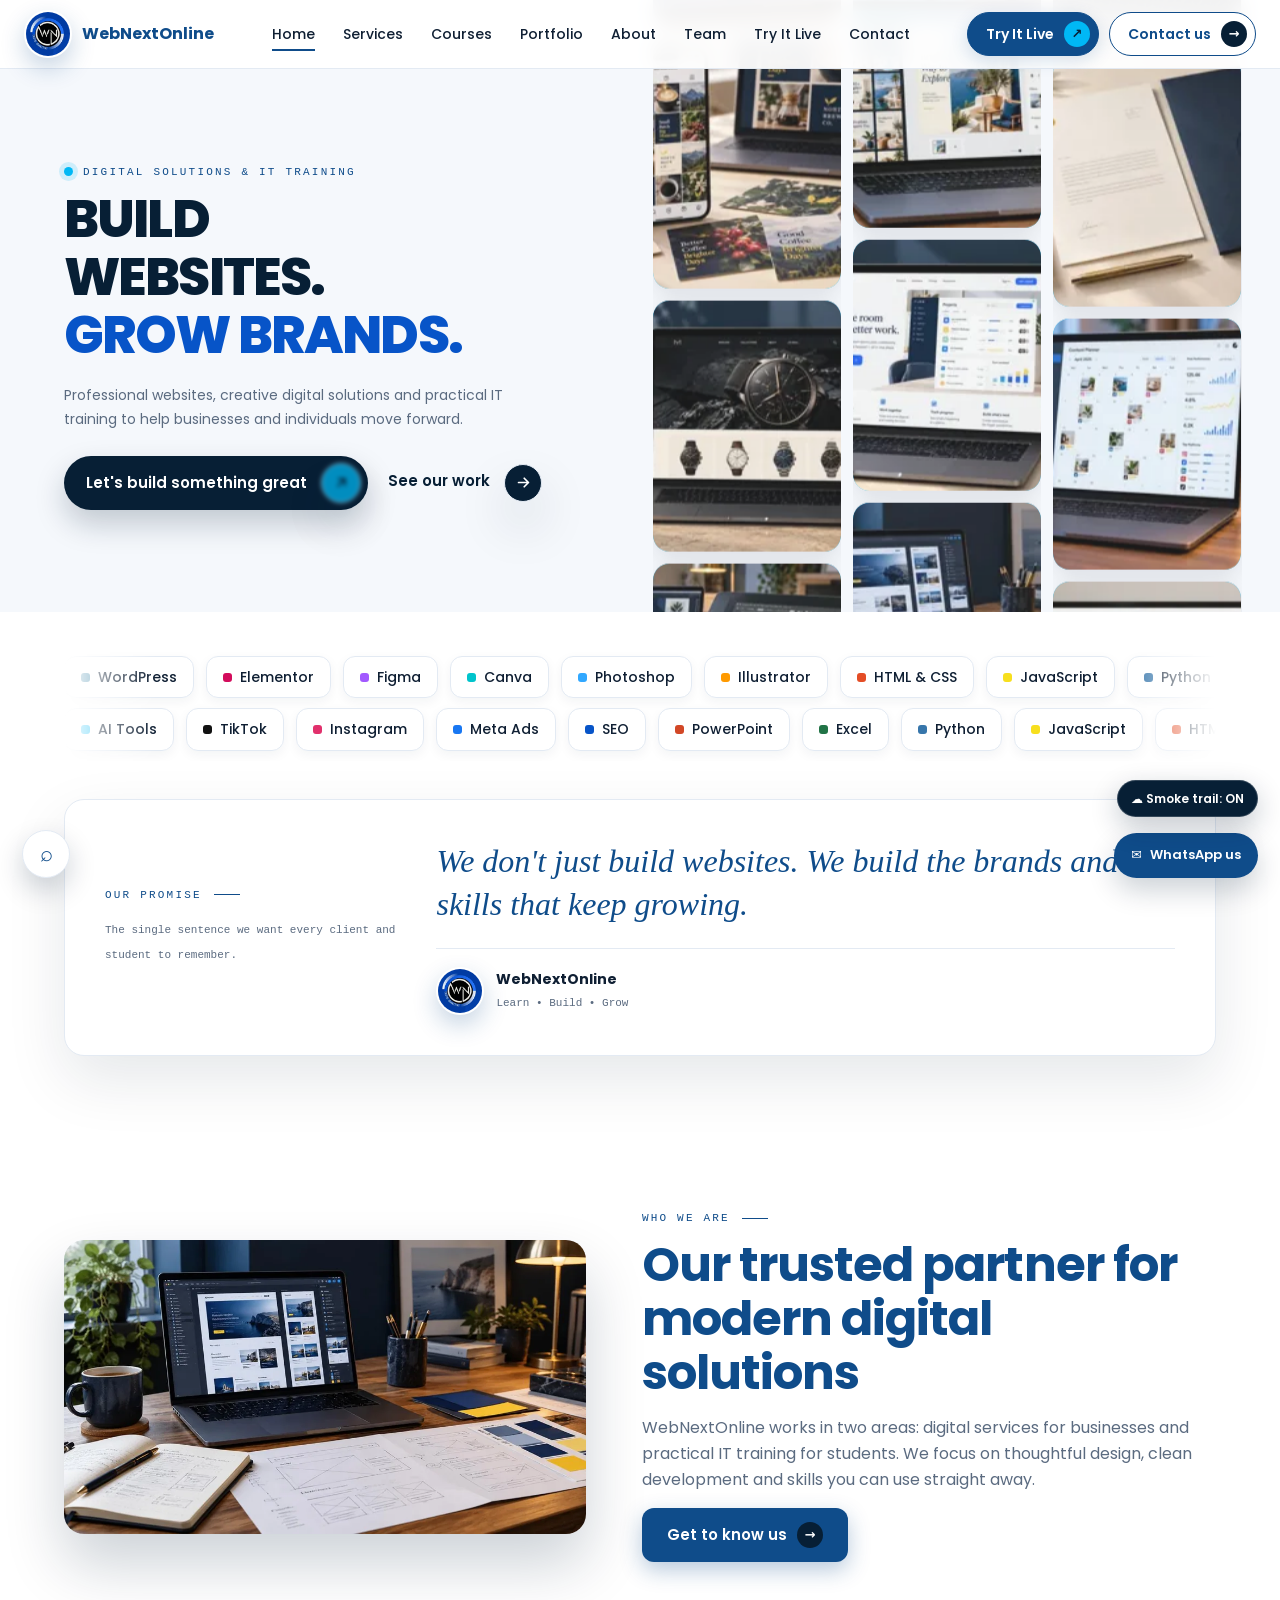
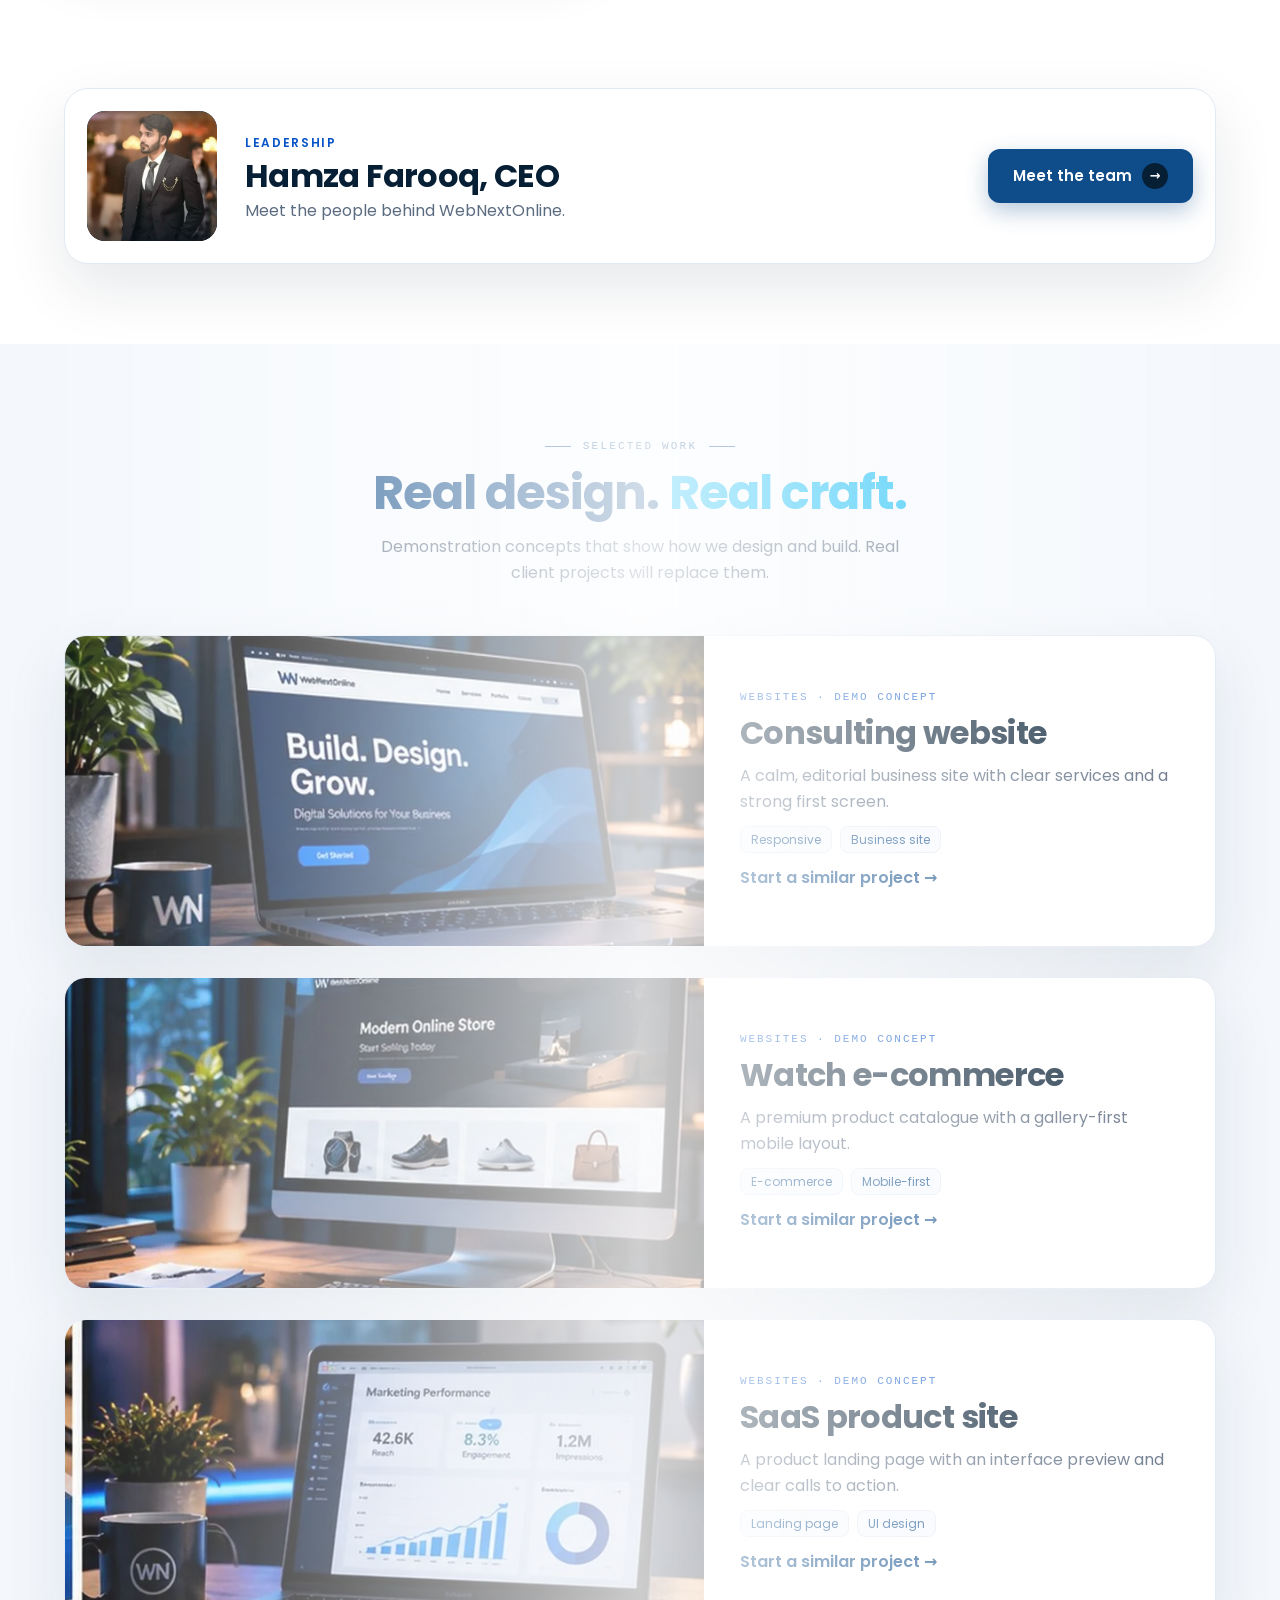
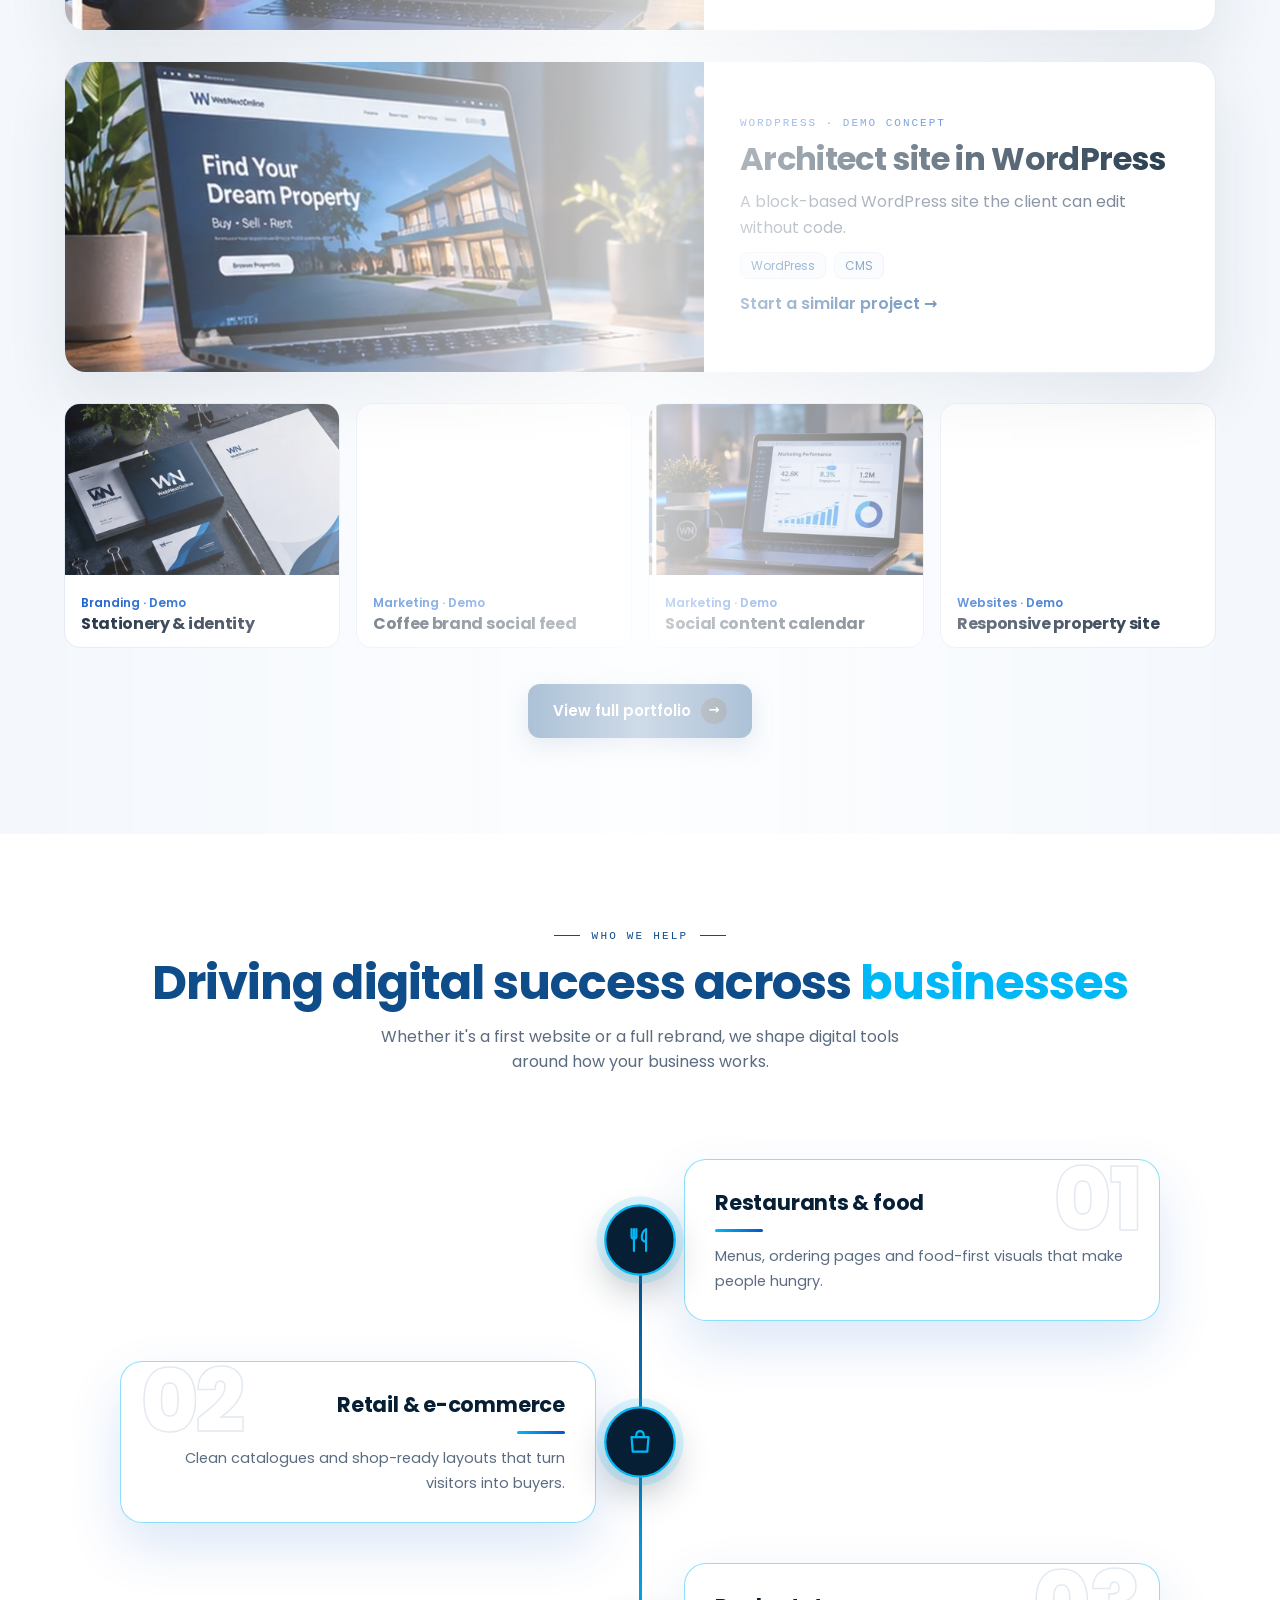
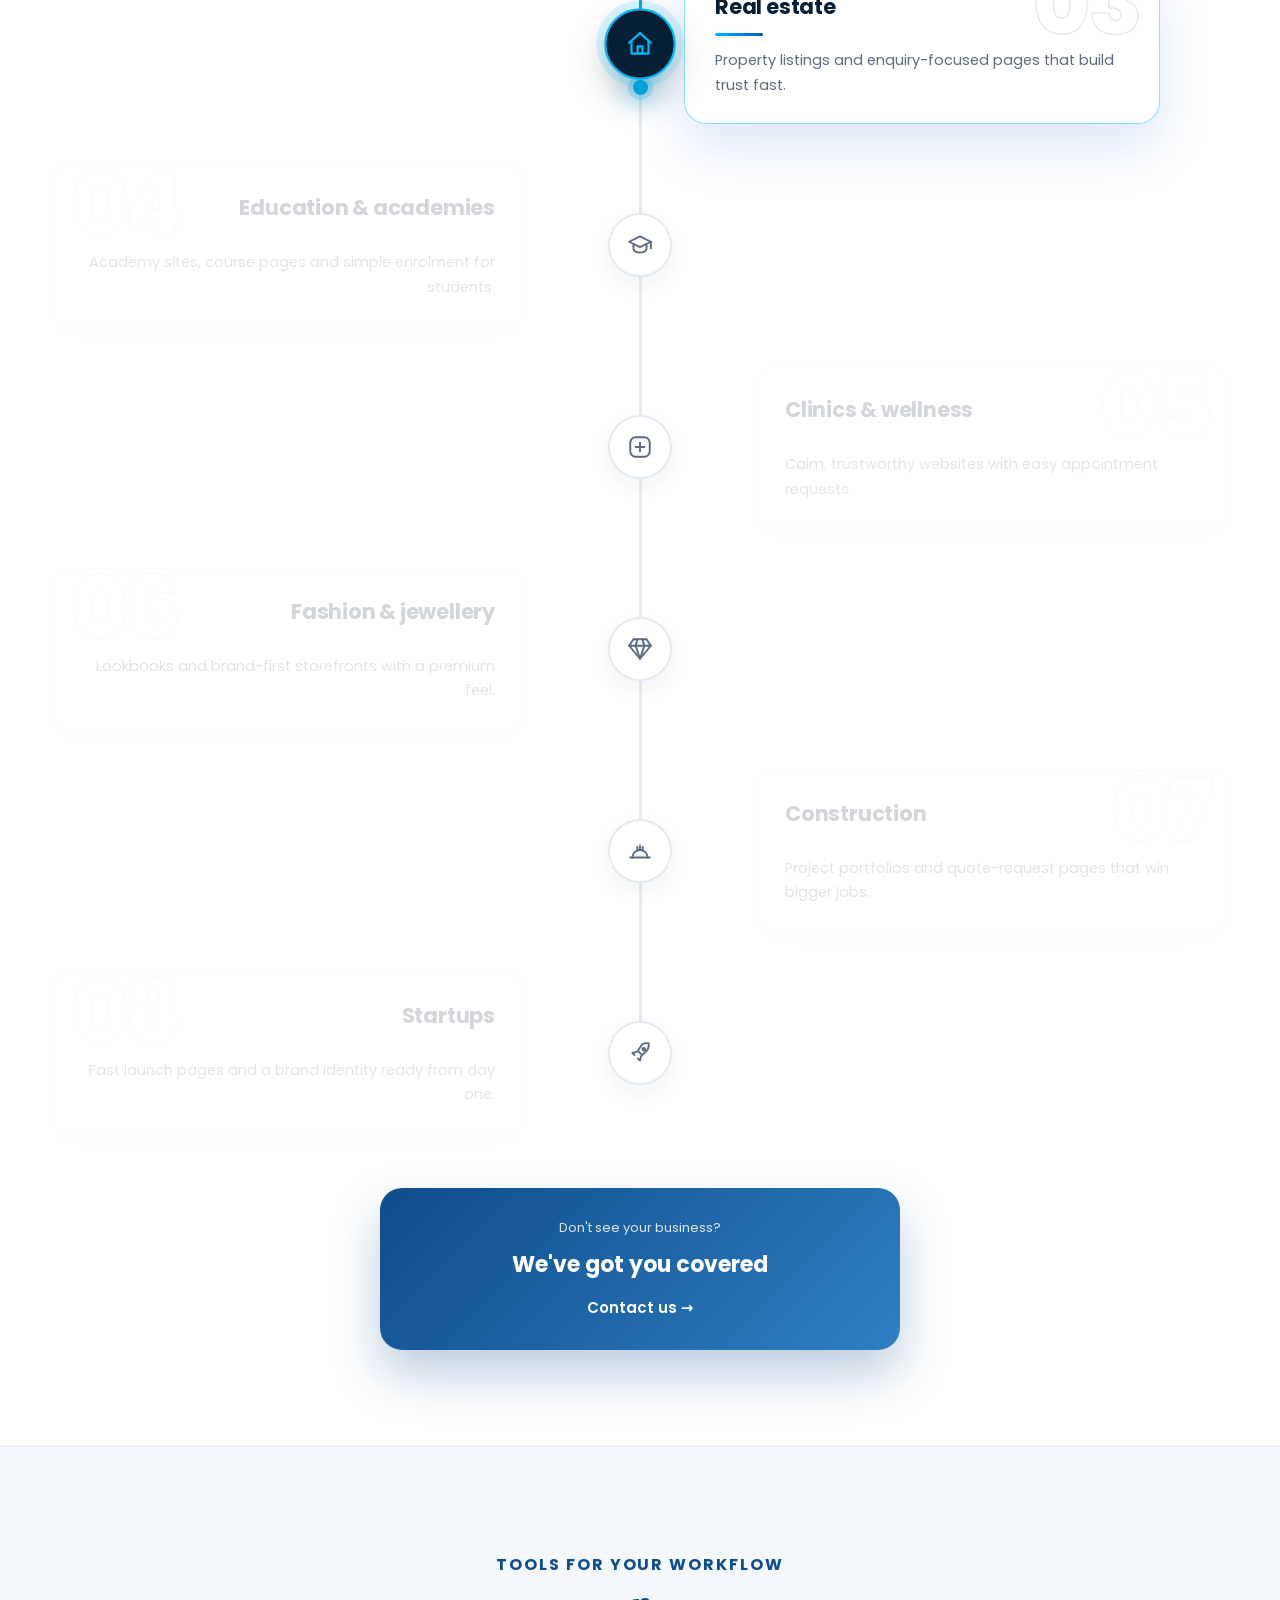
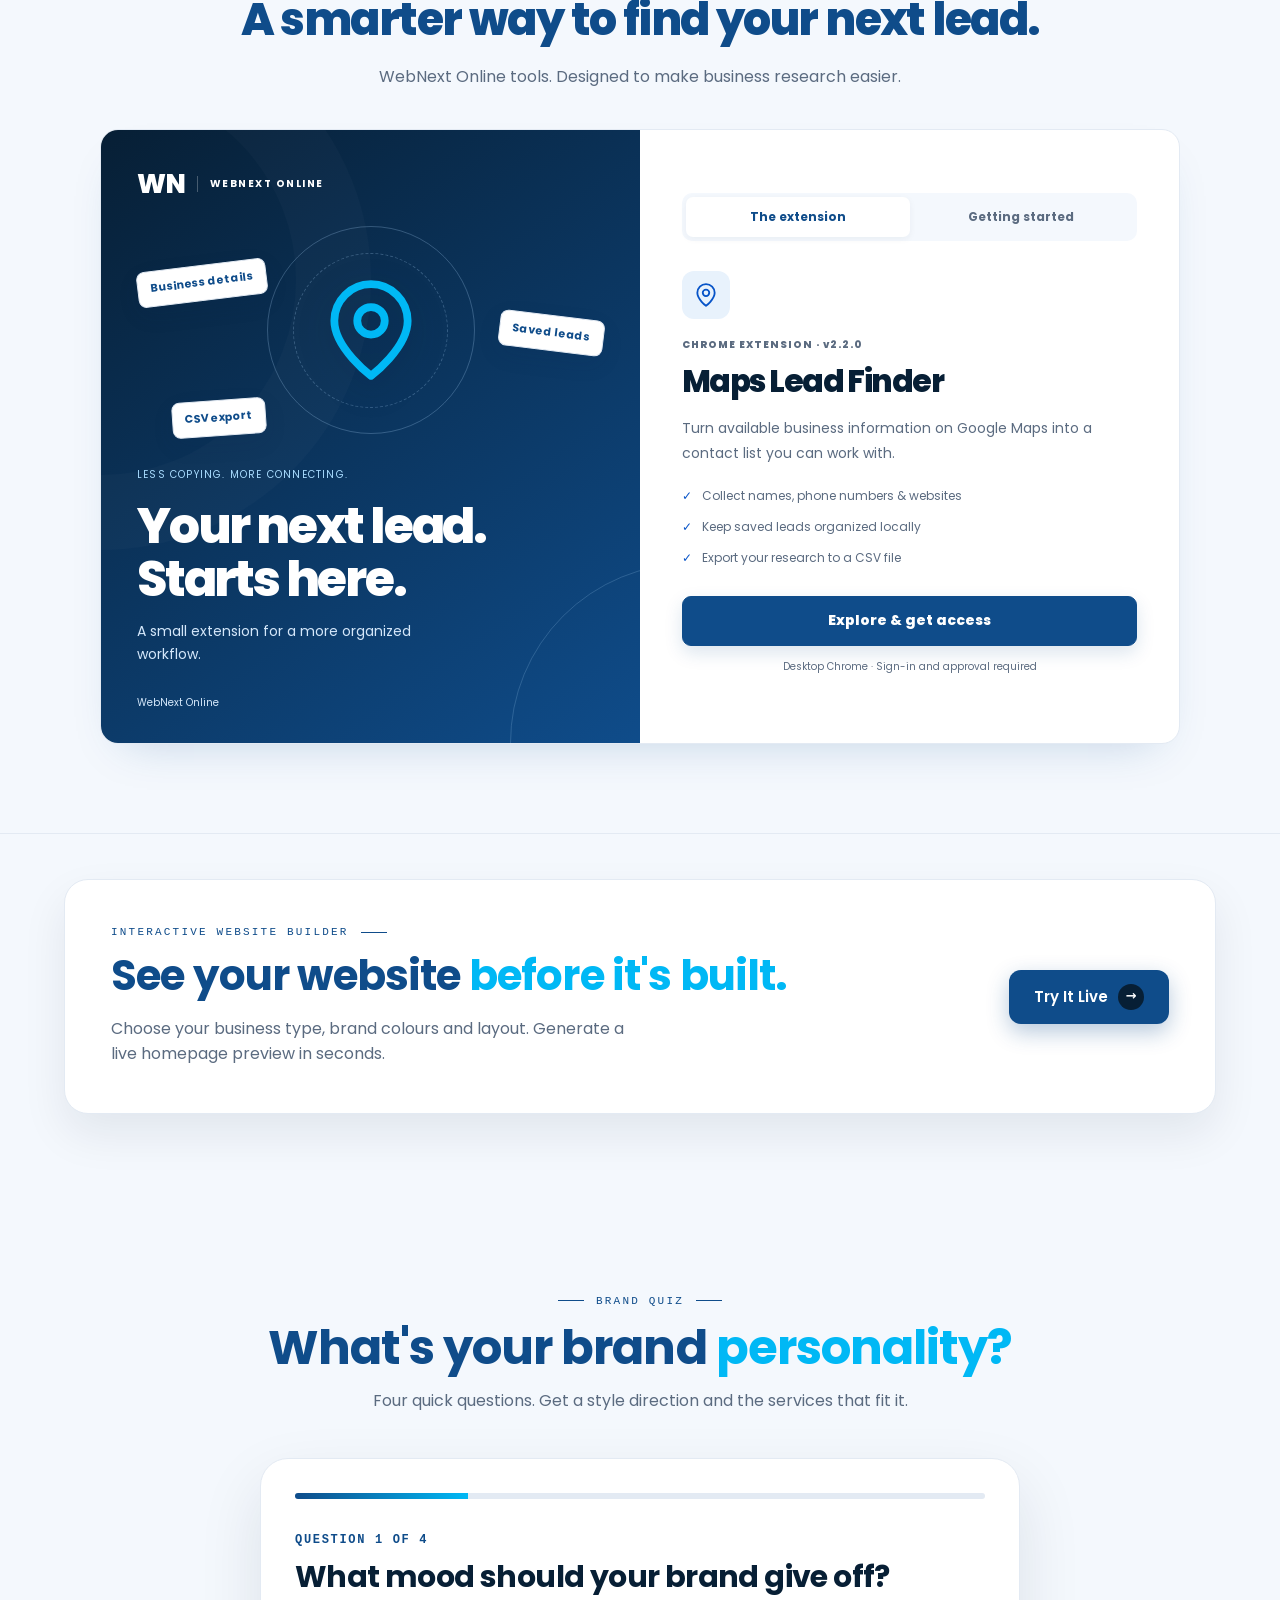
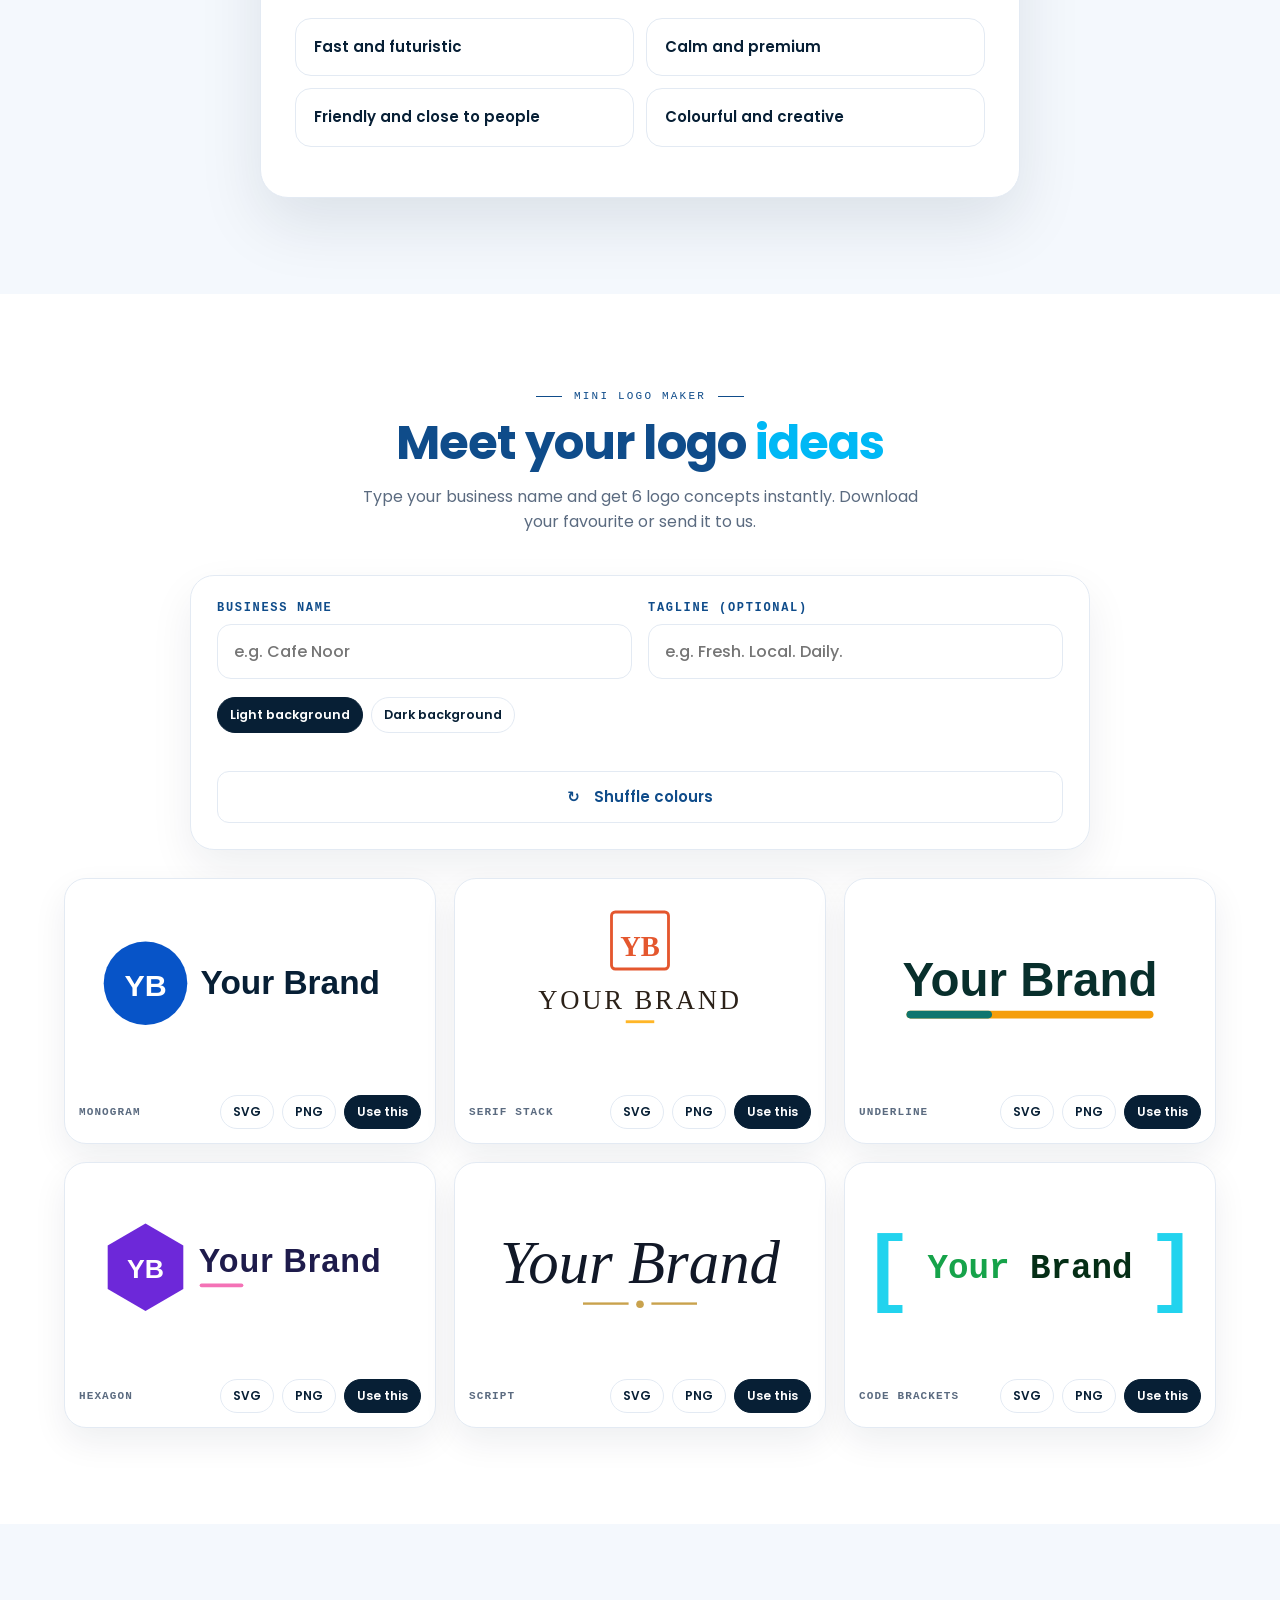
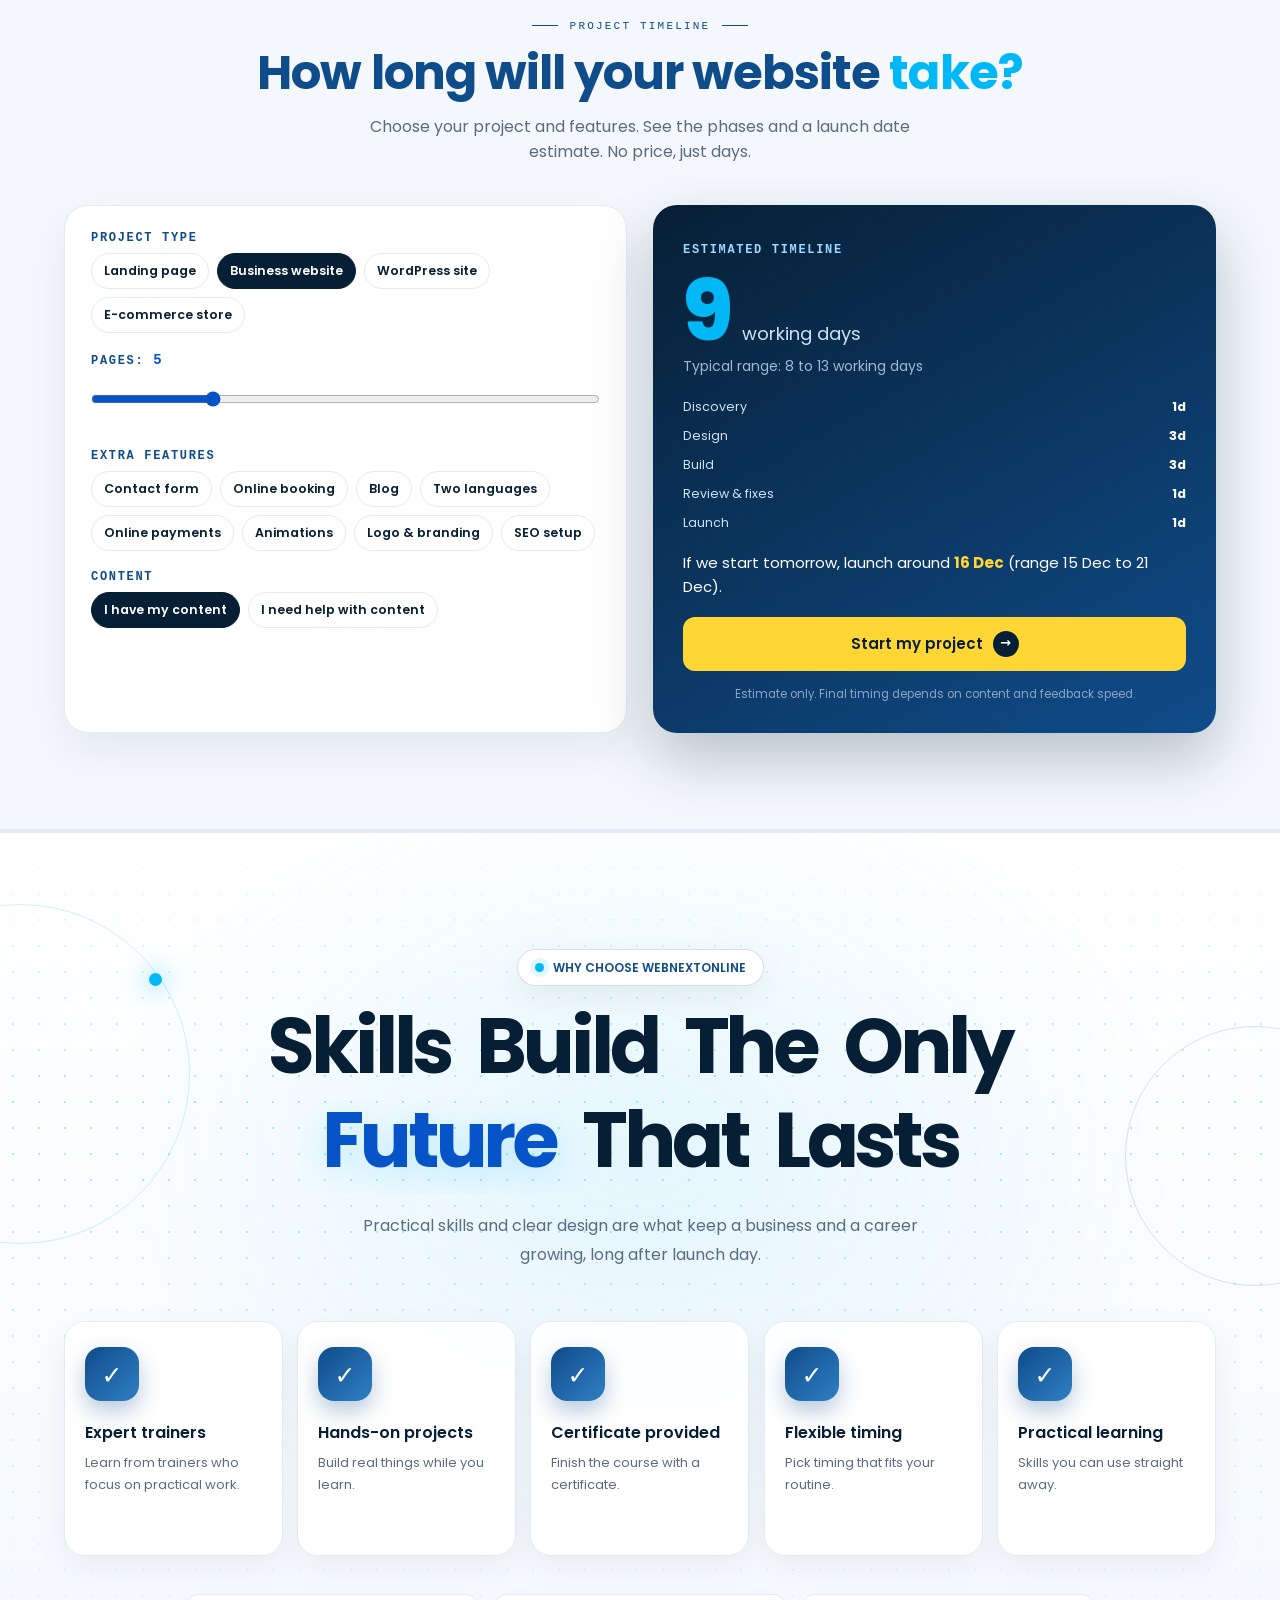
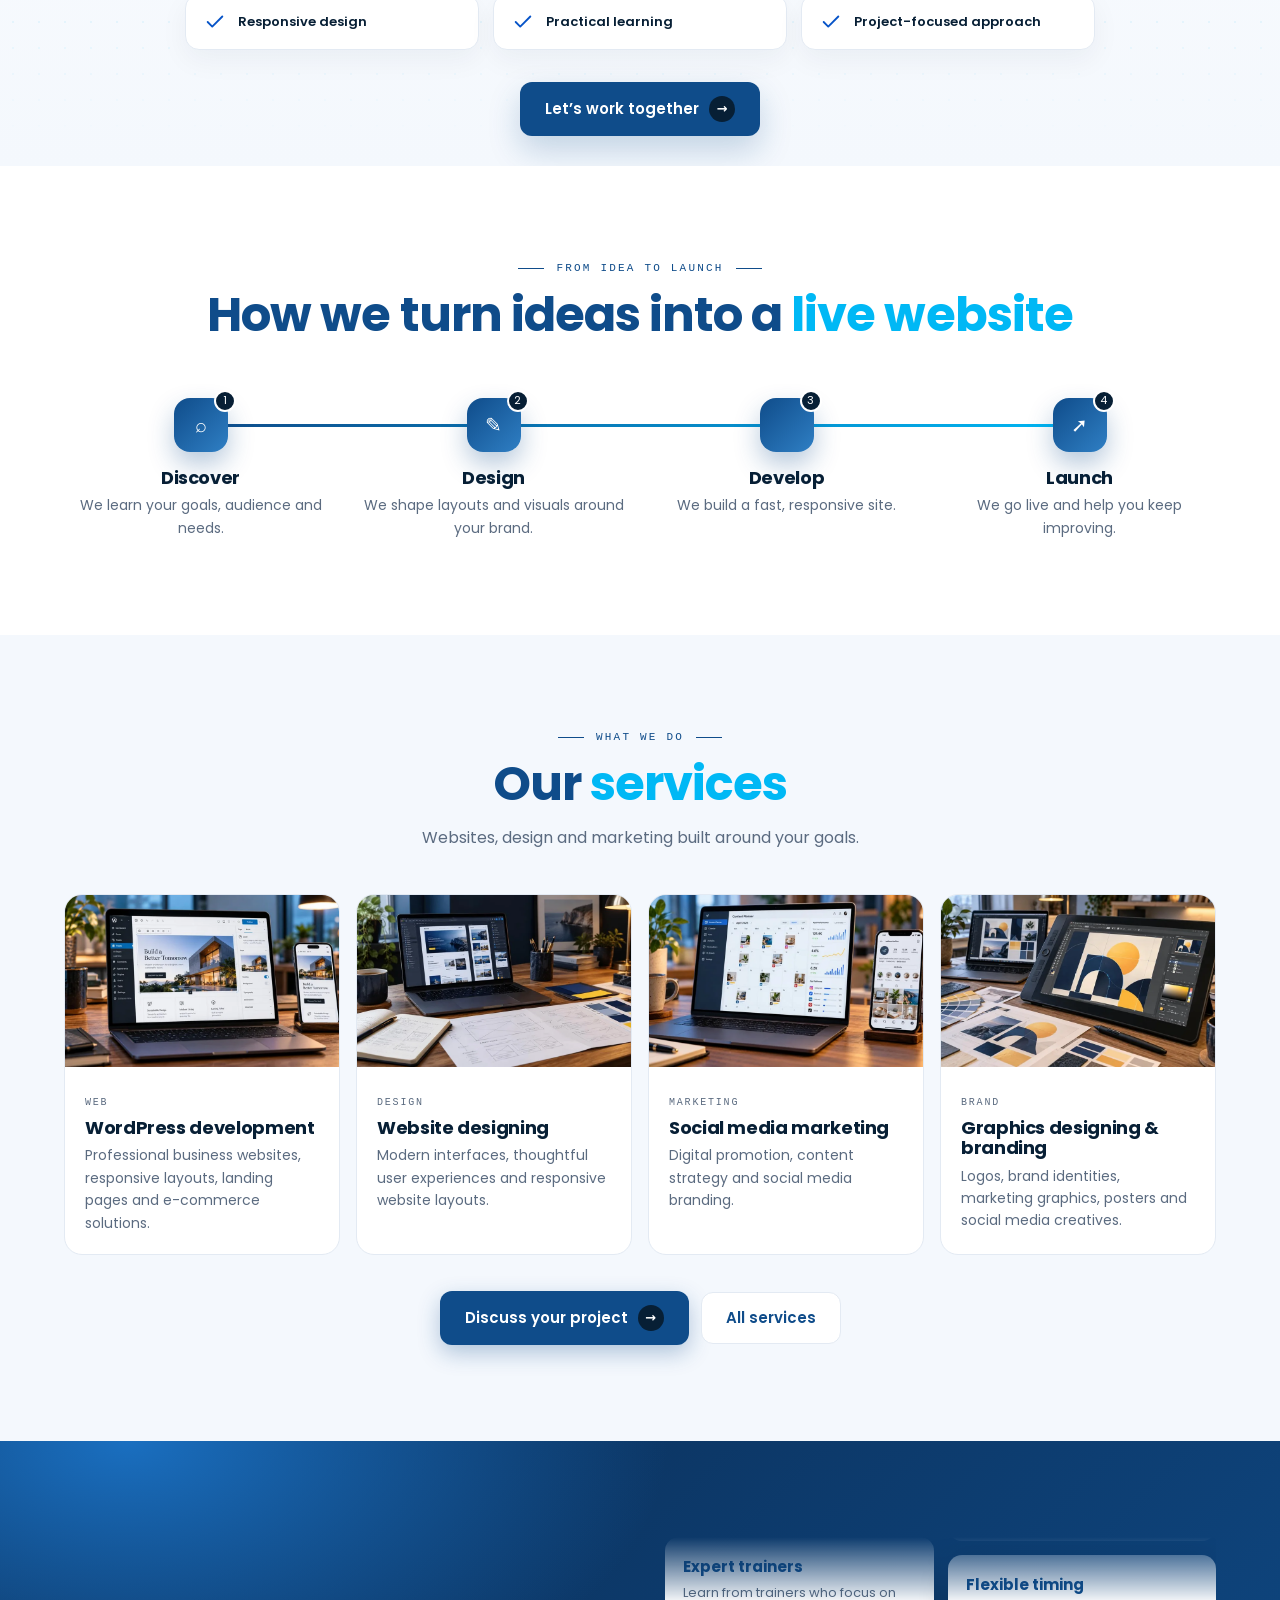
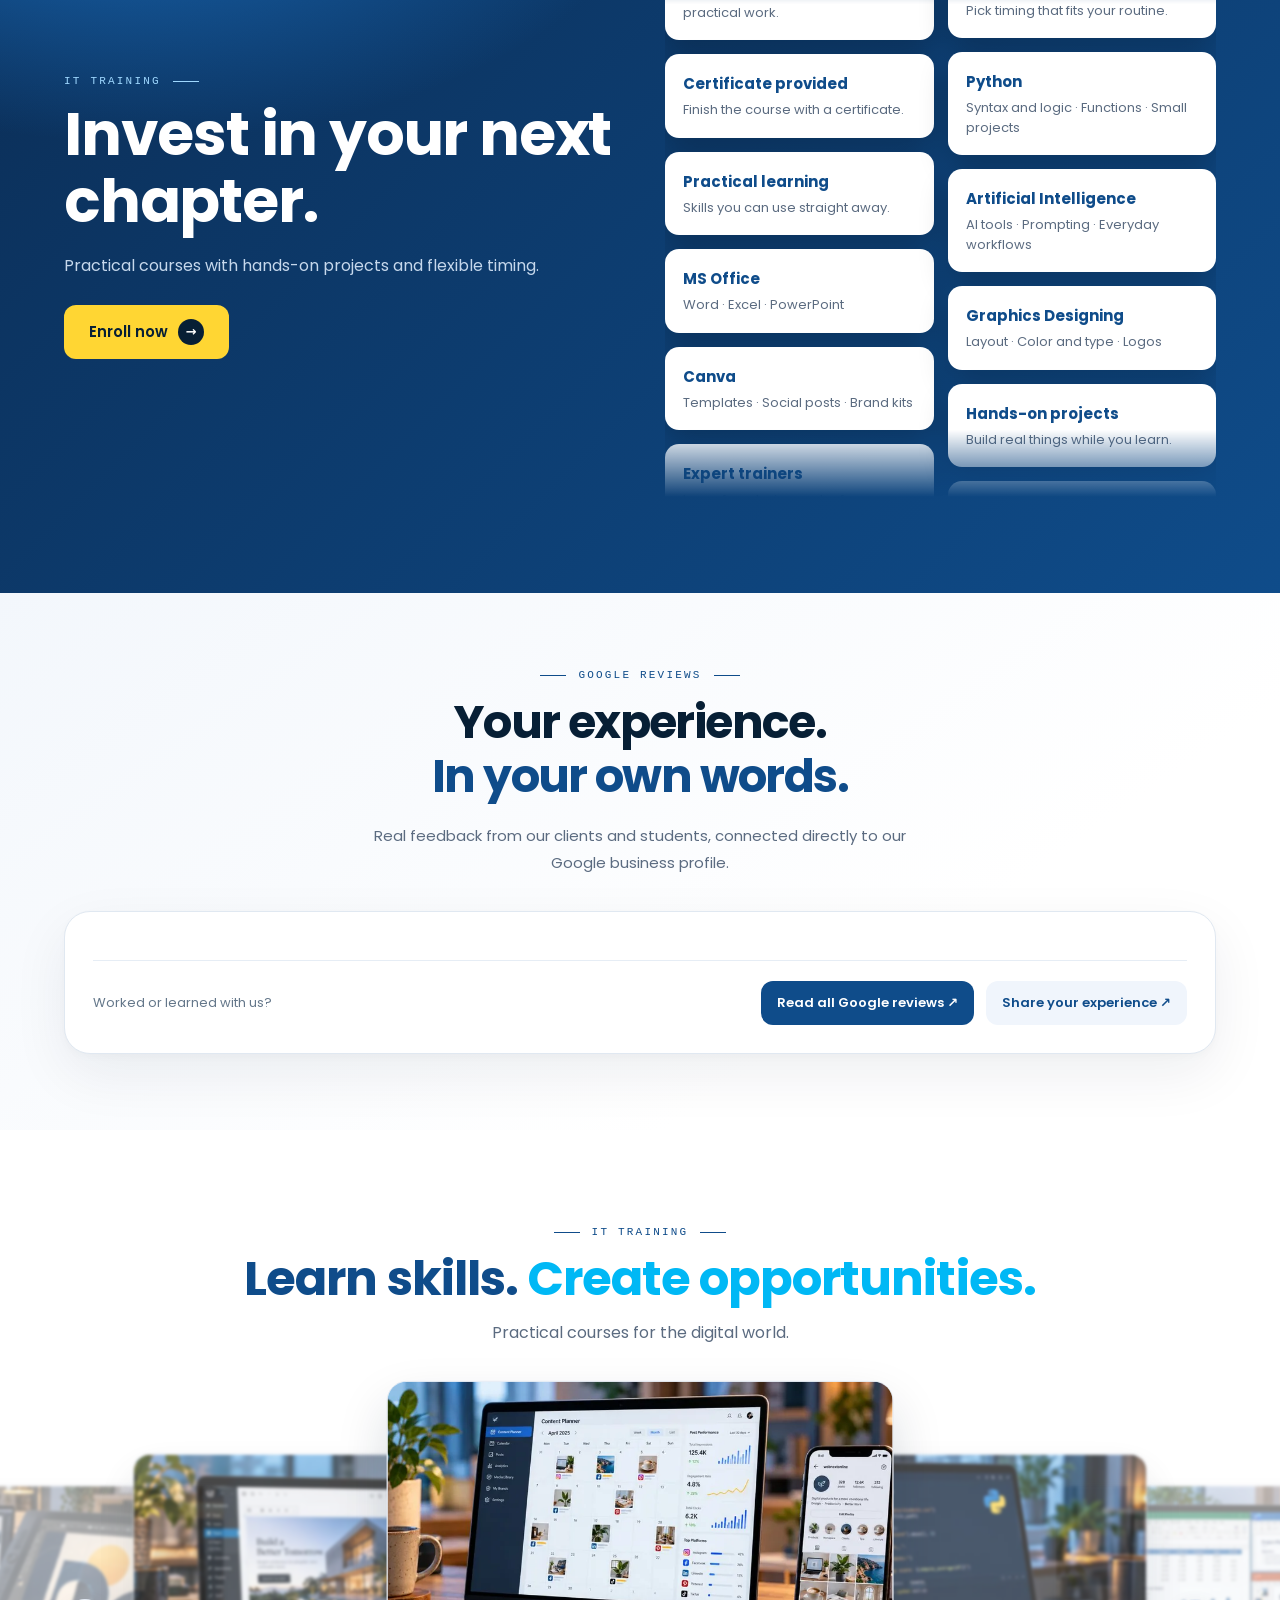
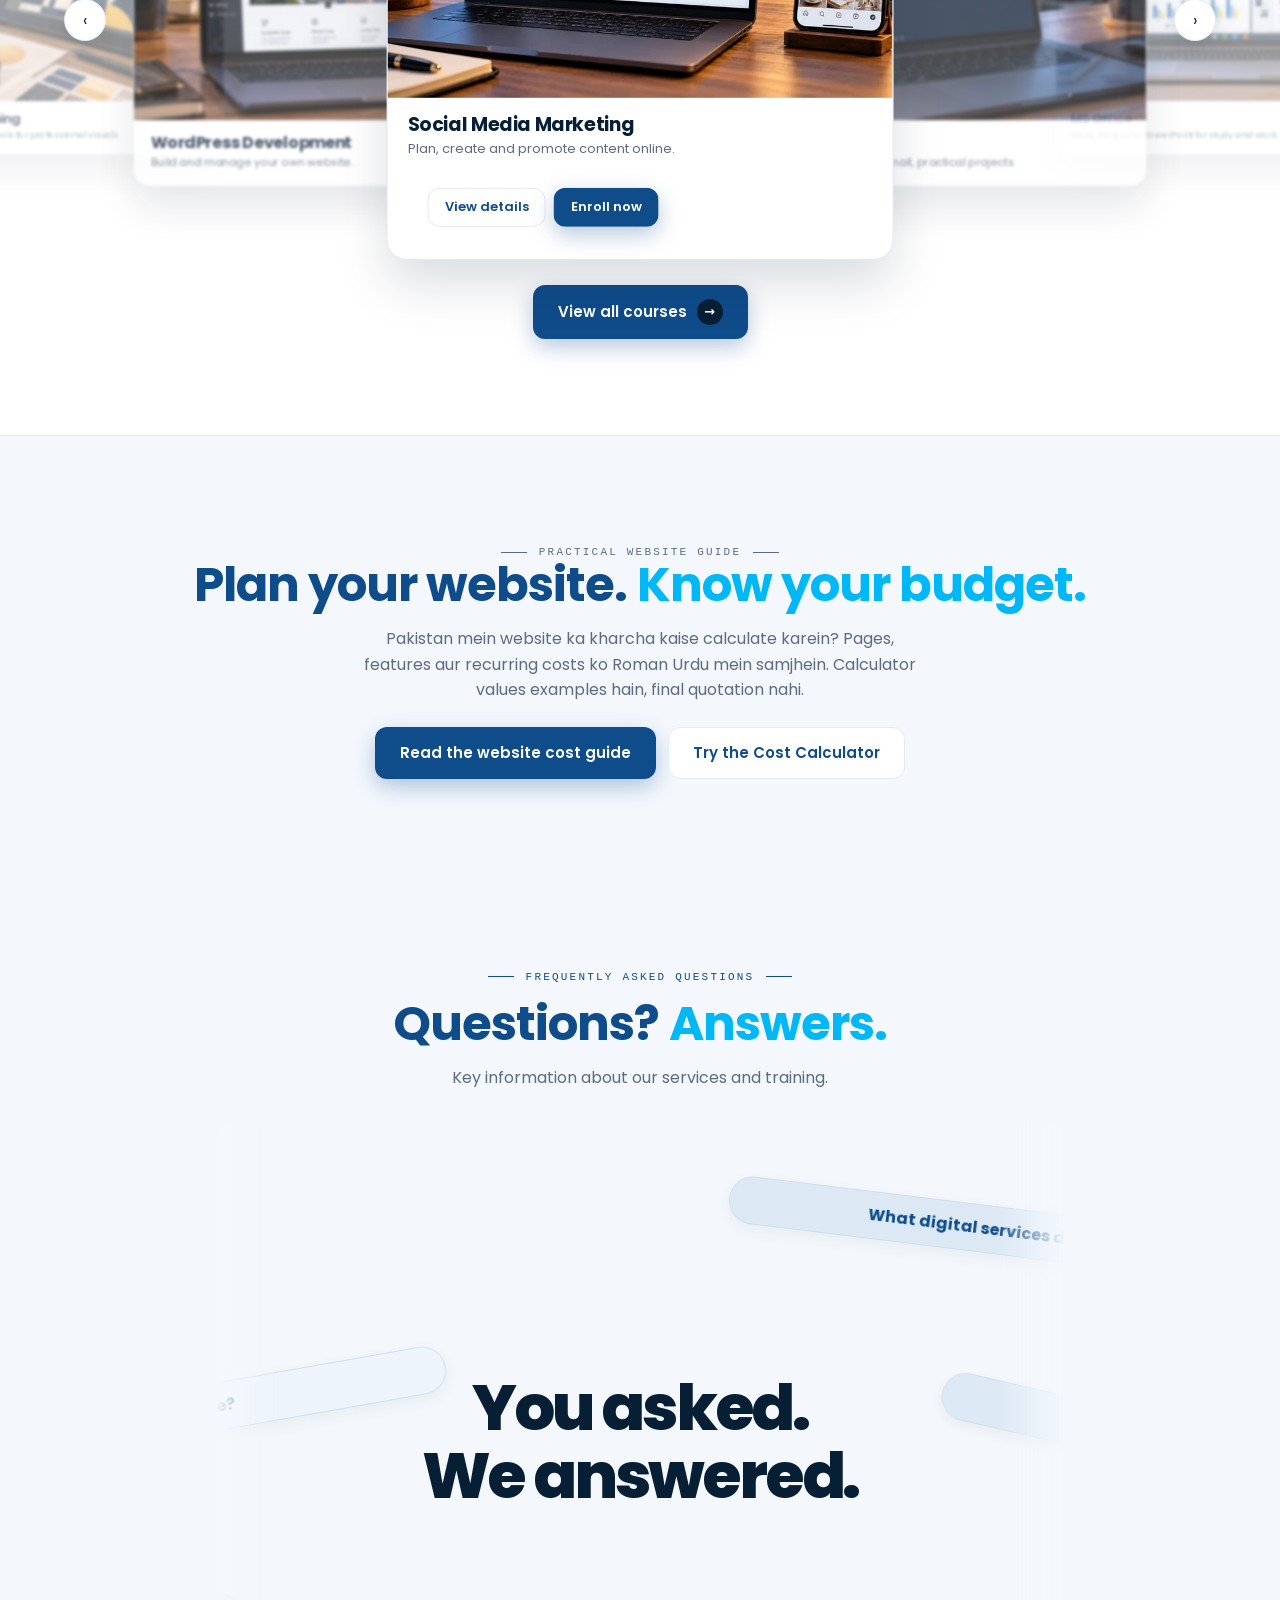
==== commit 7ad479ca: "Apply homepage sections and responsive styles" ====
--- a/index.html
+++ b/index.html
@@ -691,7 +691,8 @@
 #wn-extensions .hc-launch-steps b{color:var(--d)}
 #wn-extensions .hc-launch-steps li:before{background:var(--bg);color:var(--b)}
 #wn-extensions .hc-launch-tabs button:focus-visible,#wn-extensions .hc-launch-primary:focus-visible{outline-color:var(--c)}
-</style><style id="wn-mobile-fix-inline">/* WebNextOnline mobile layout patch – 2026-11-19 */
+</style>
+<style id="wn-mobile-fix-inline">/* WebNextOnline mobile layout patch – 2026-11-19 */
 @media(max-width:760px){
 html,body{max-width:100%;overflow-x:clip}
 .ft{padding:55px 0 24px}
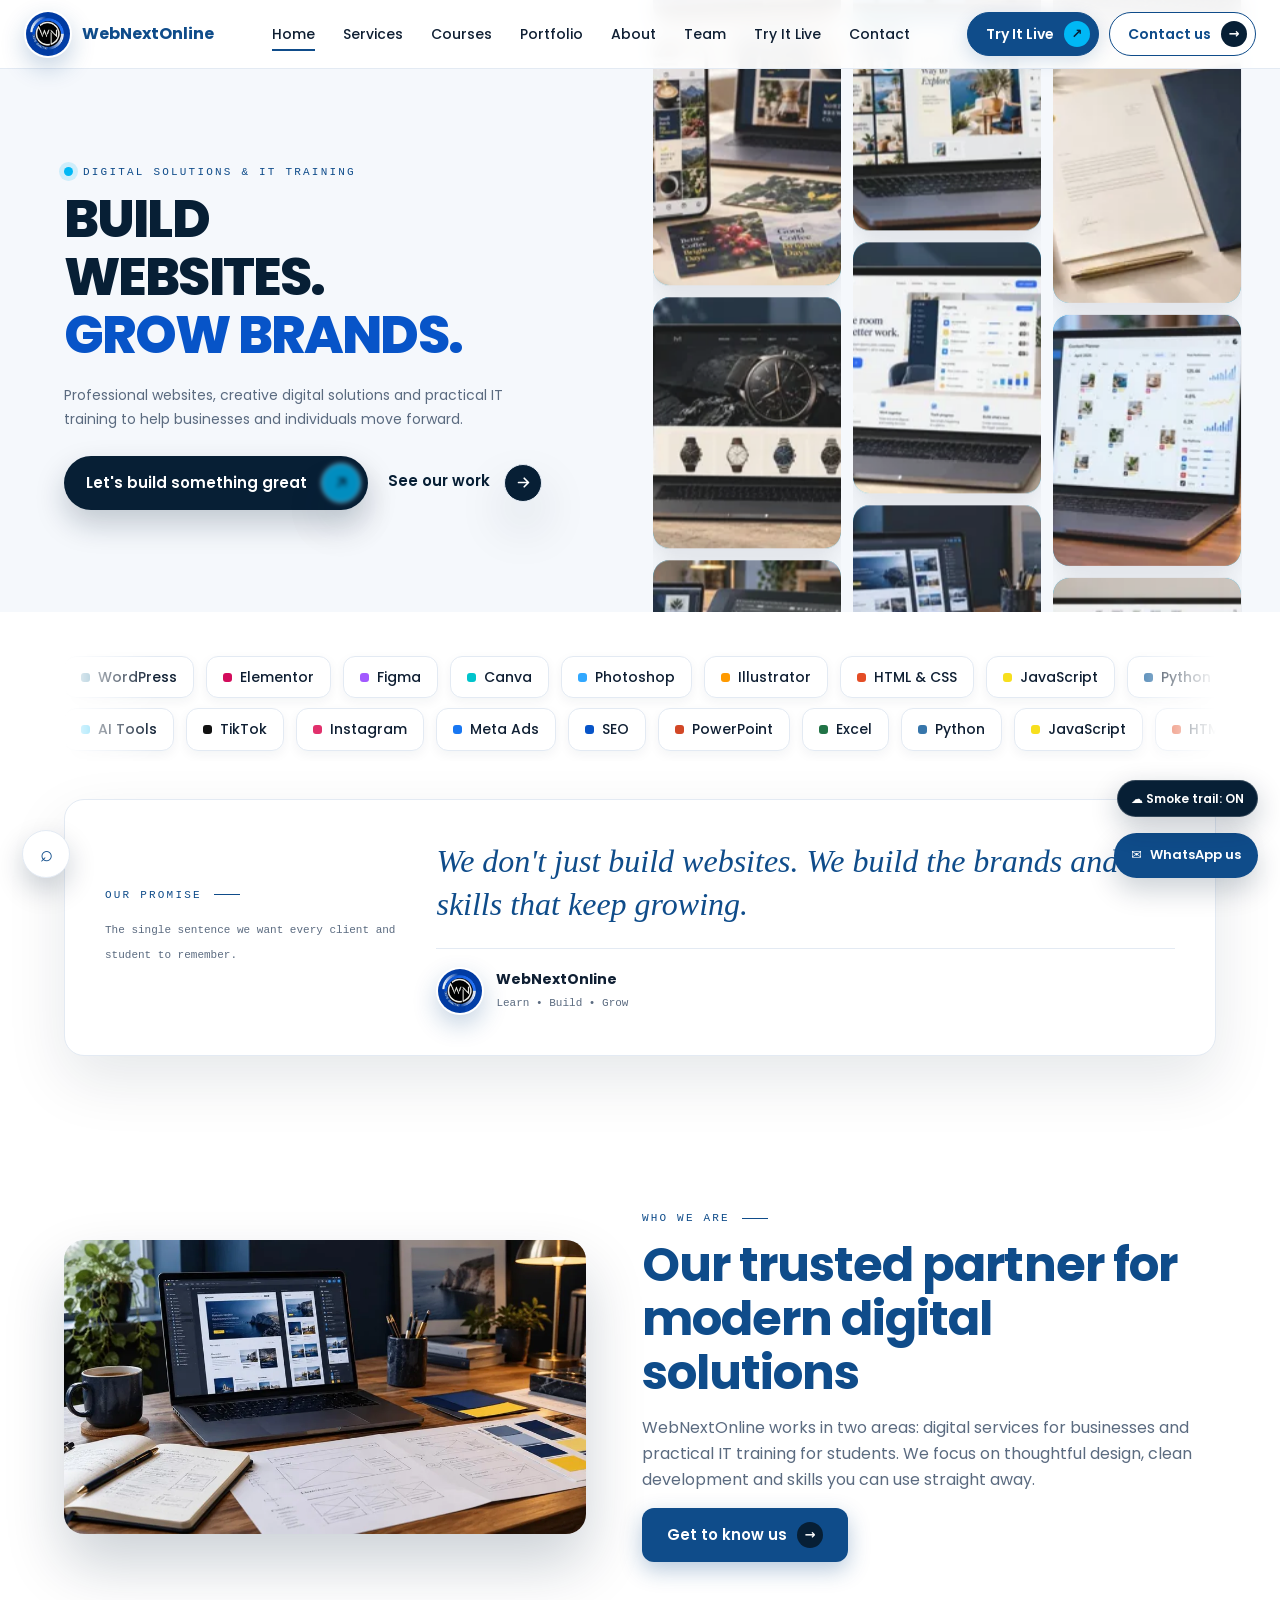
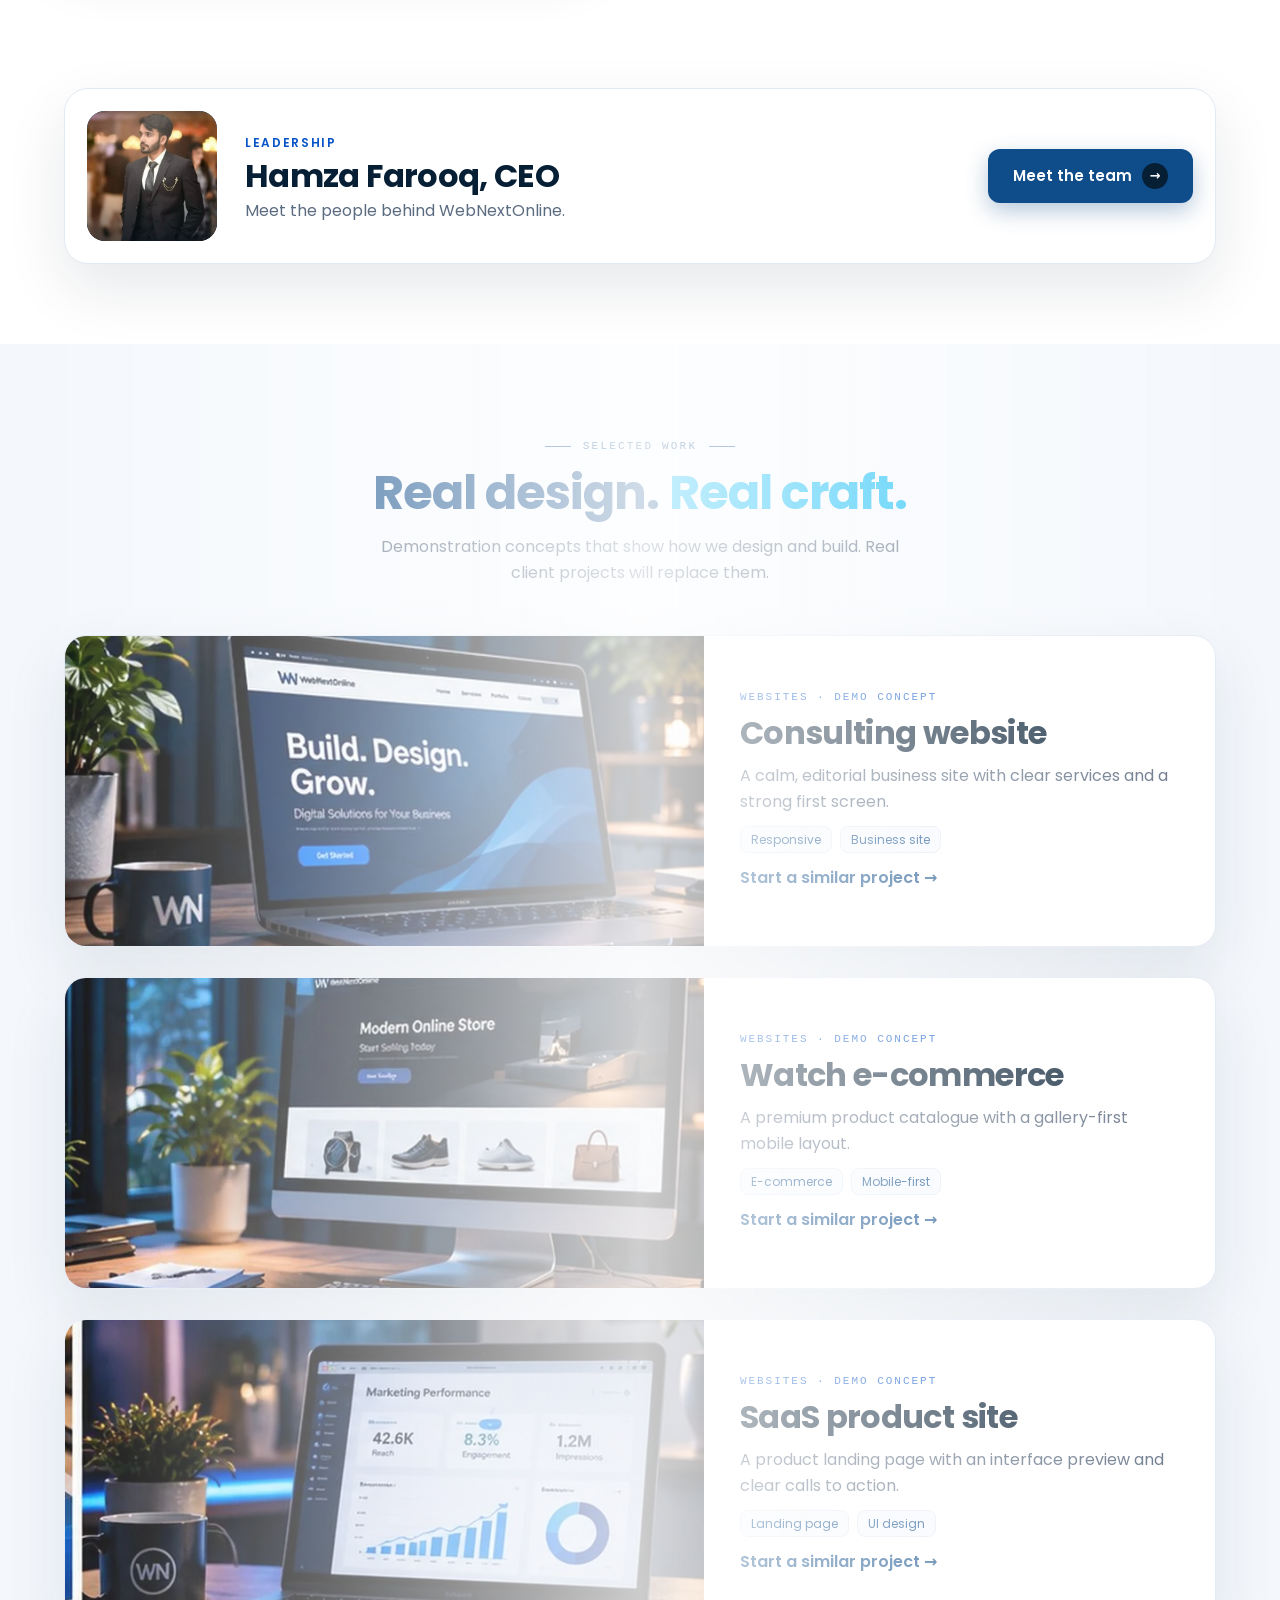
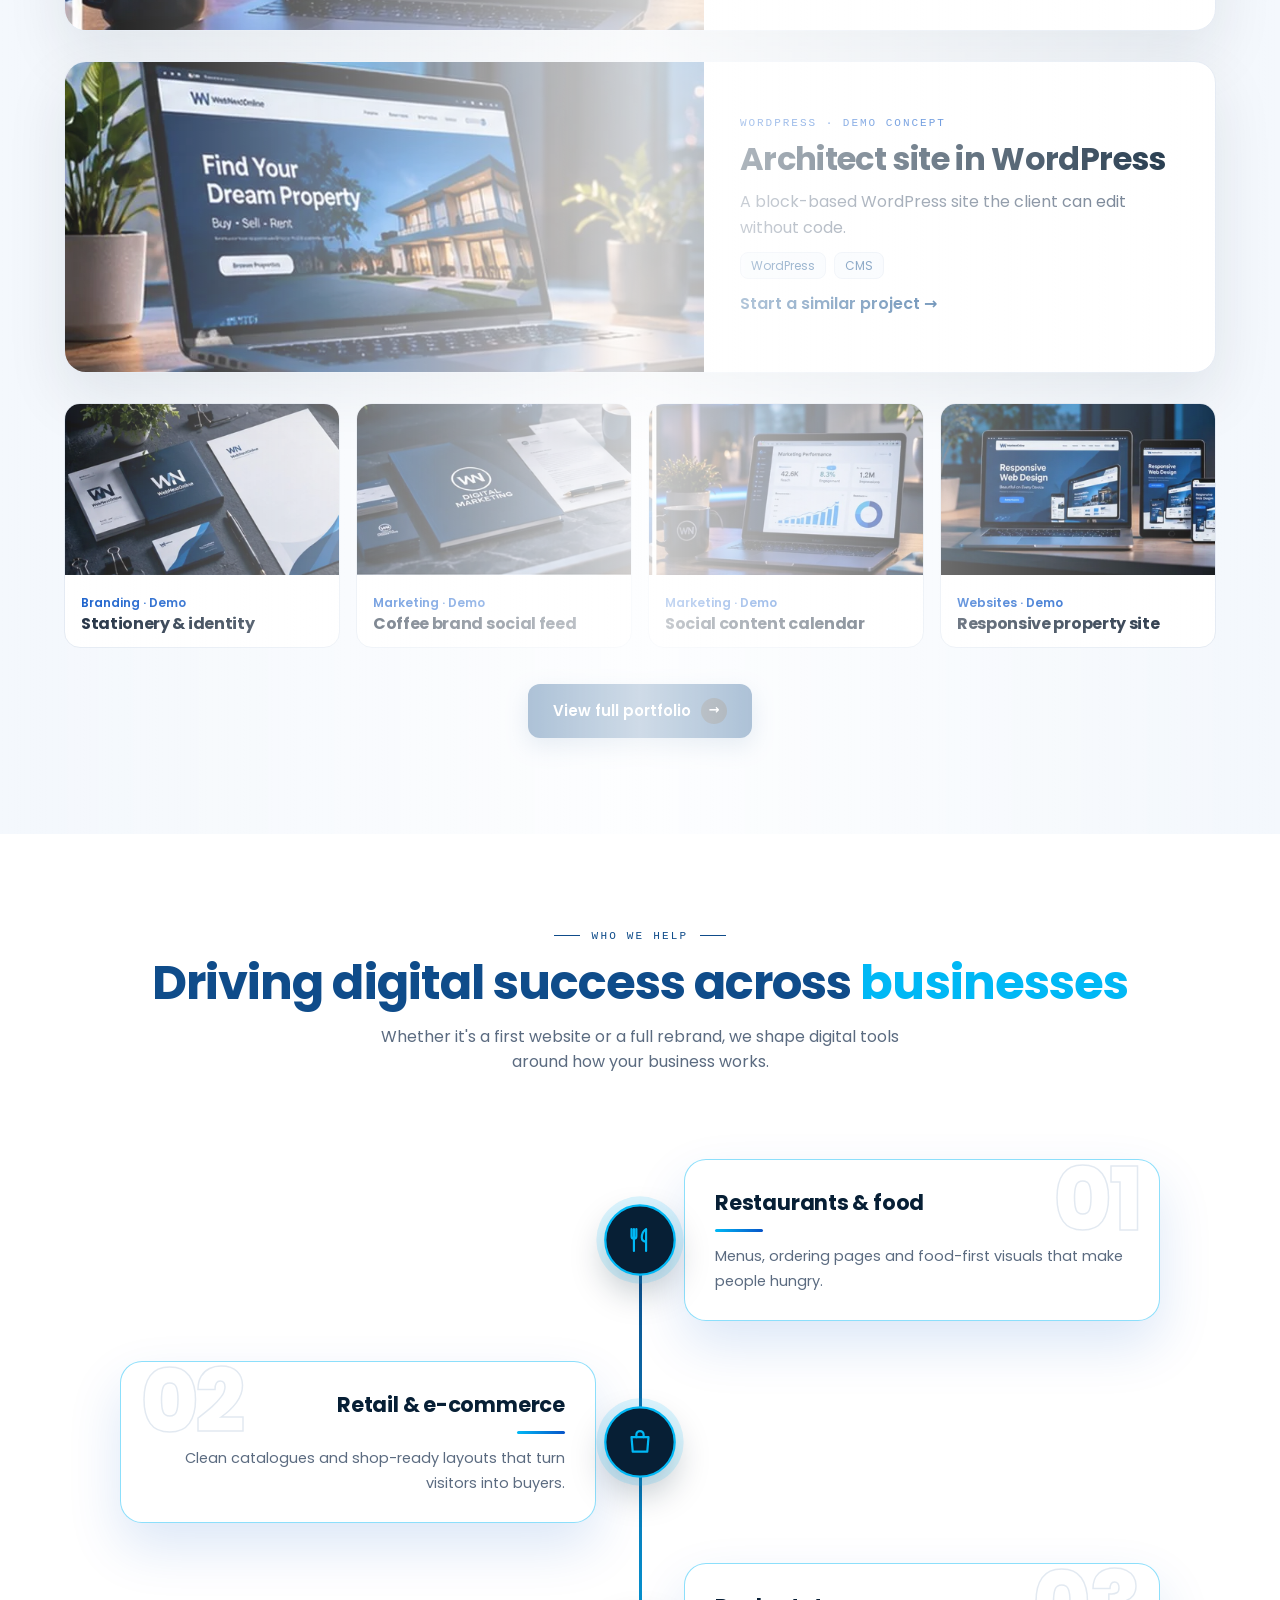
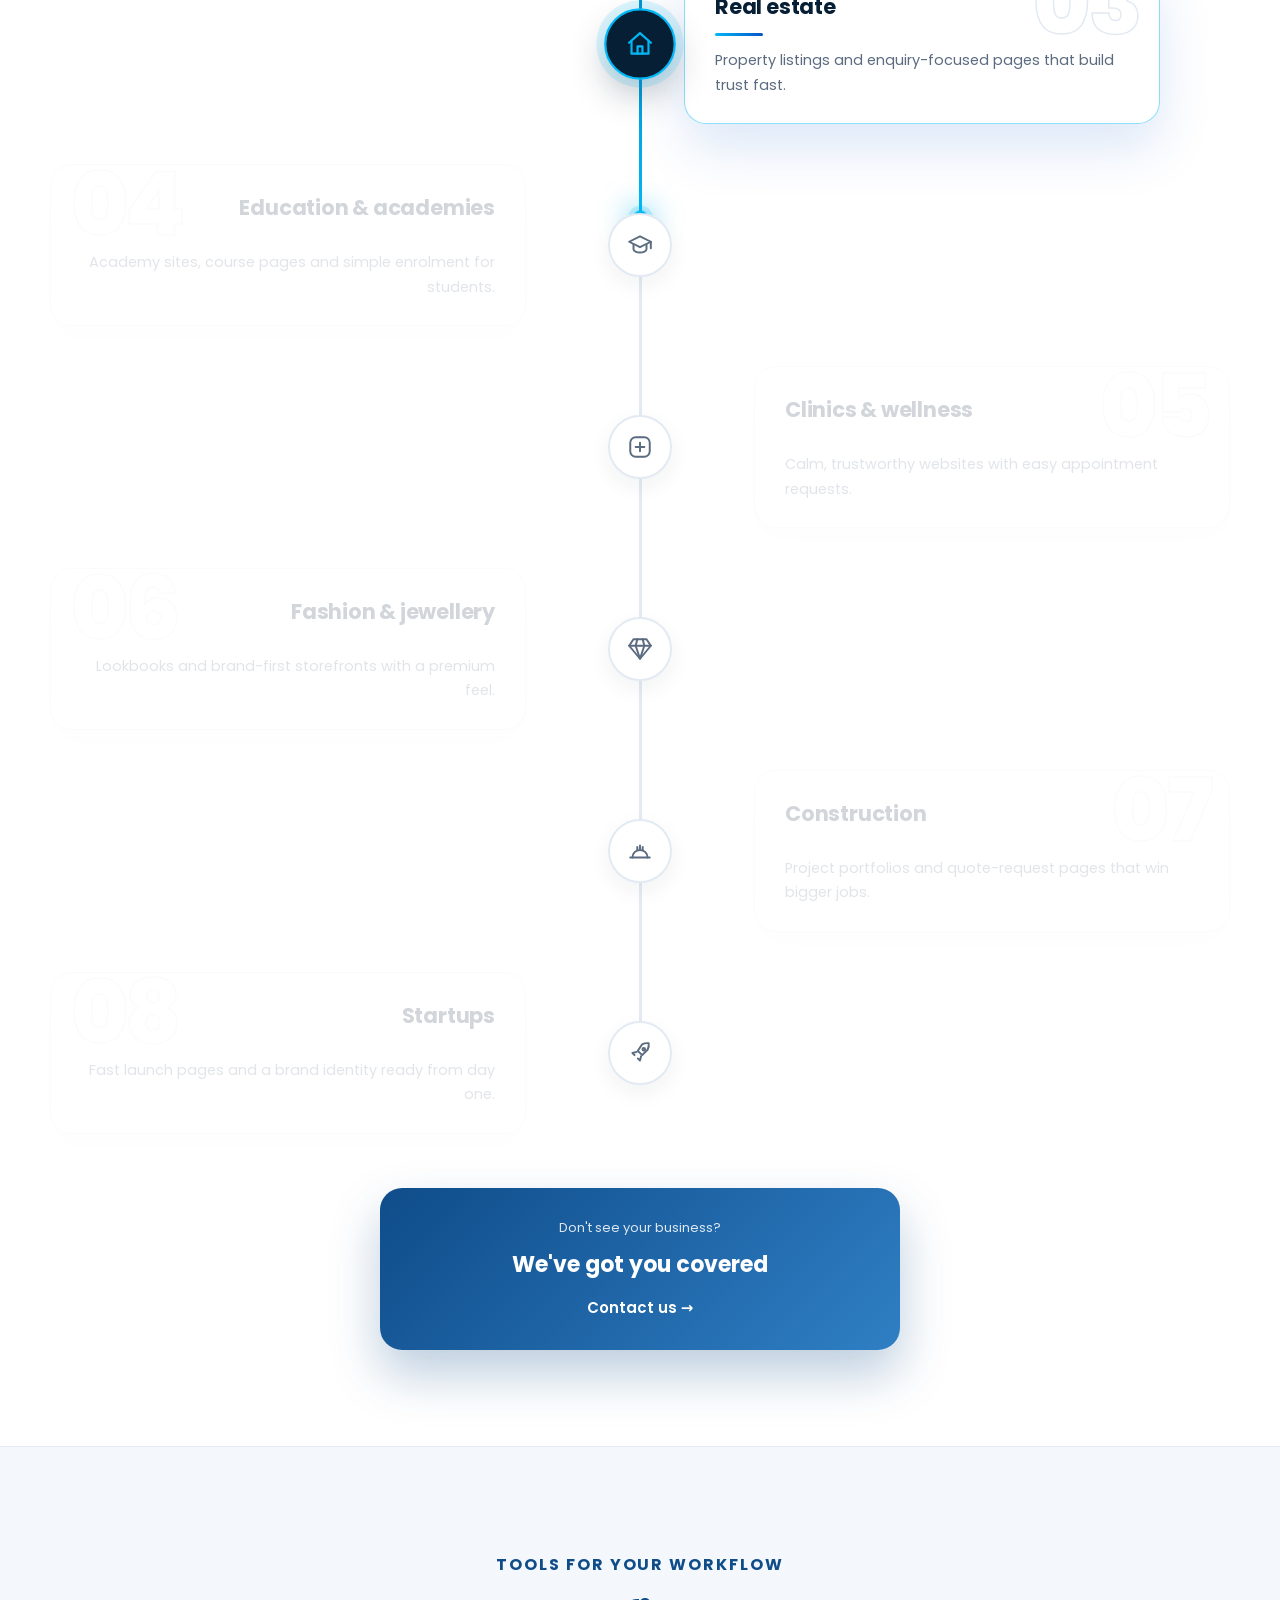
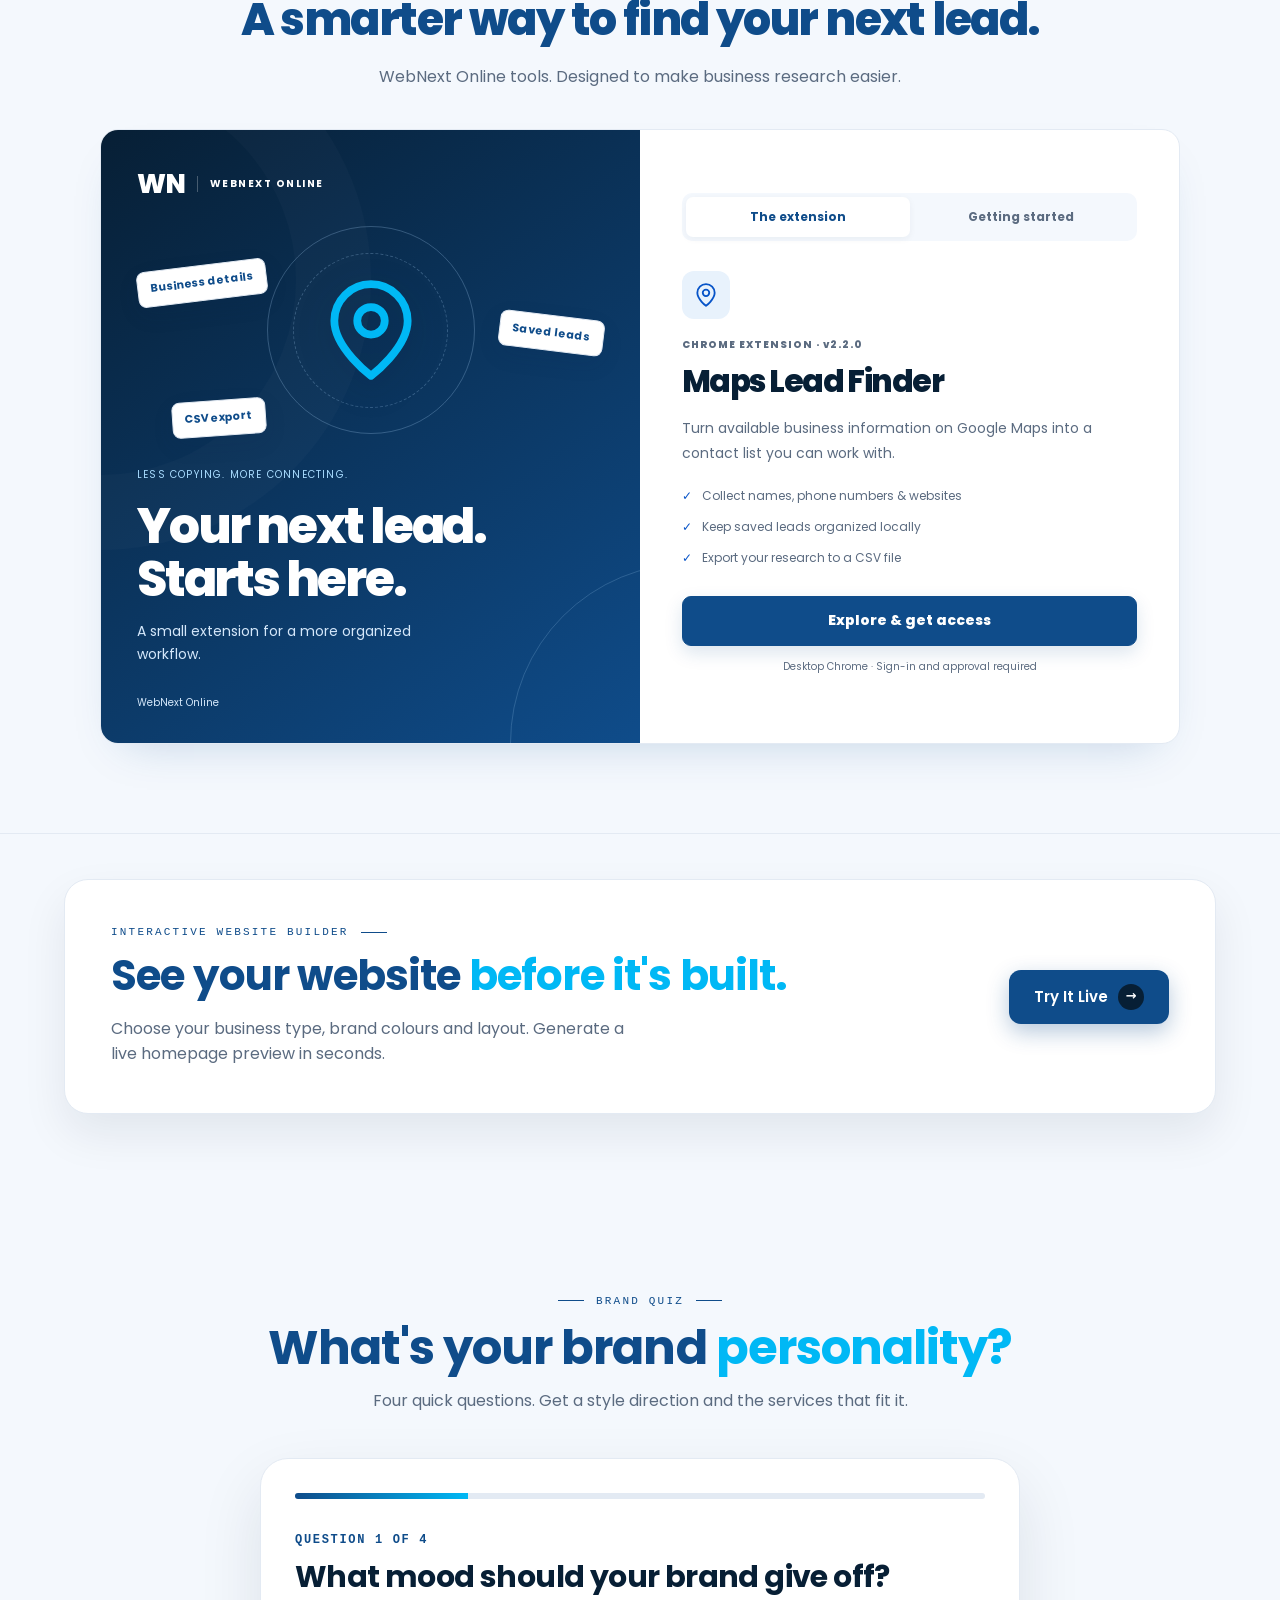
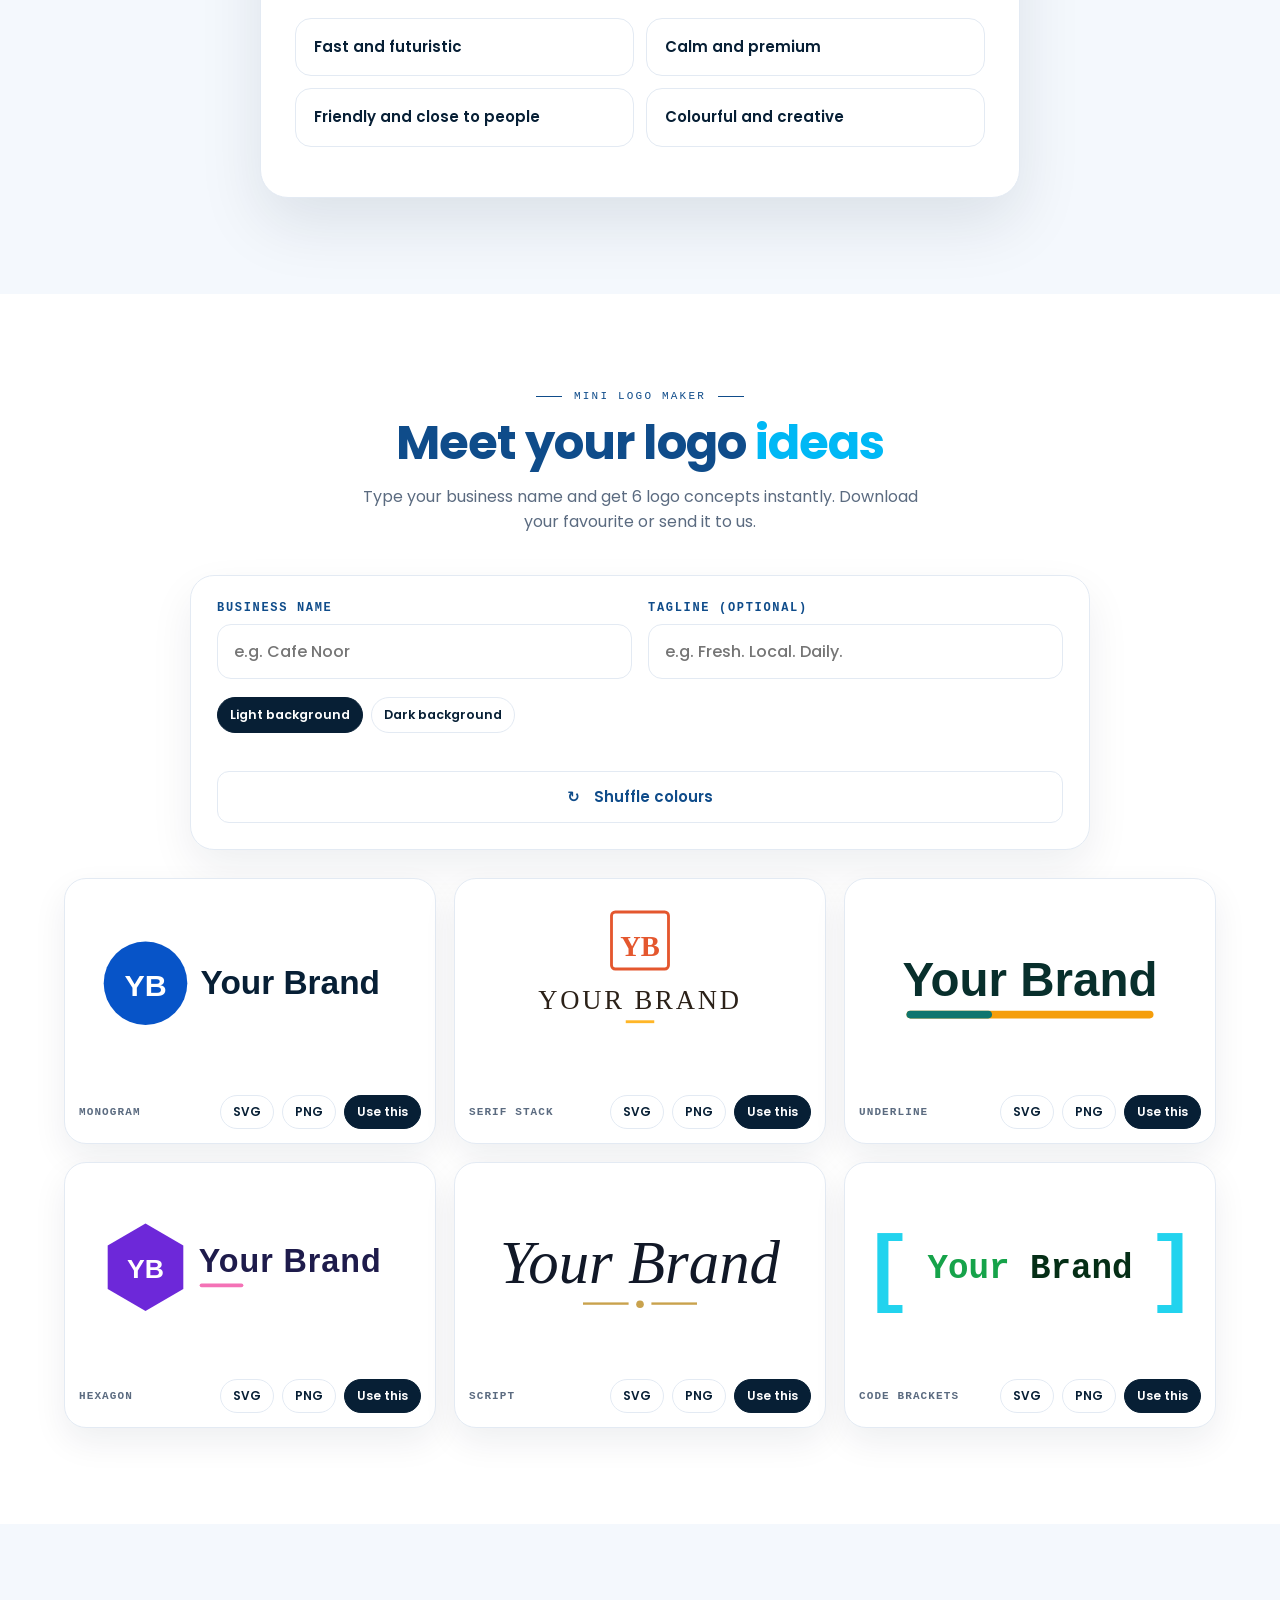
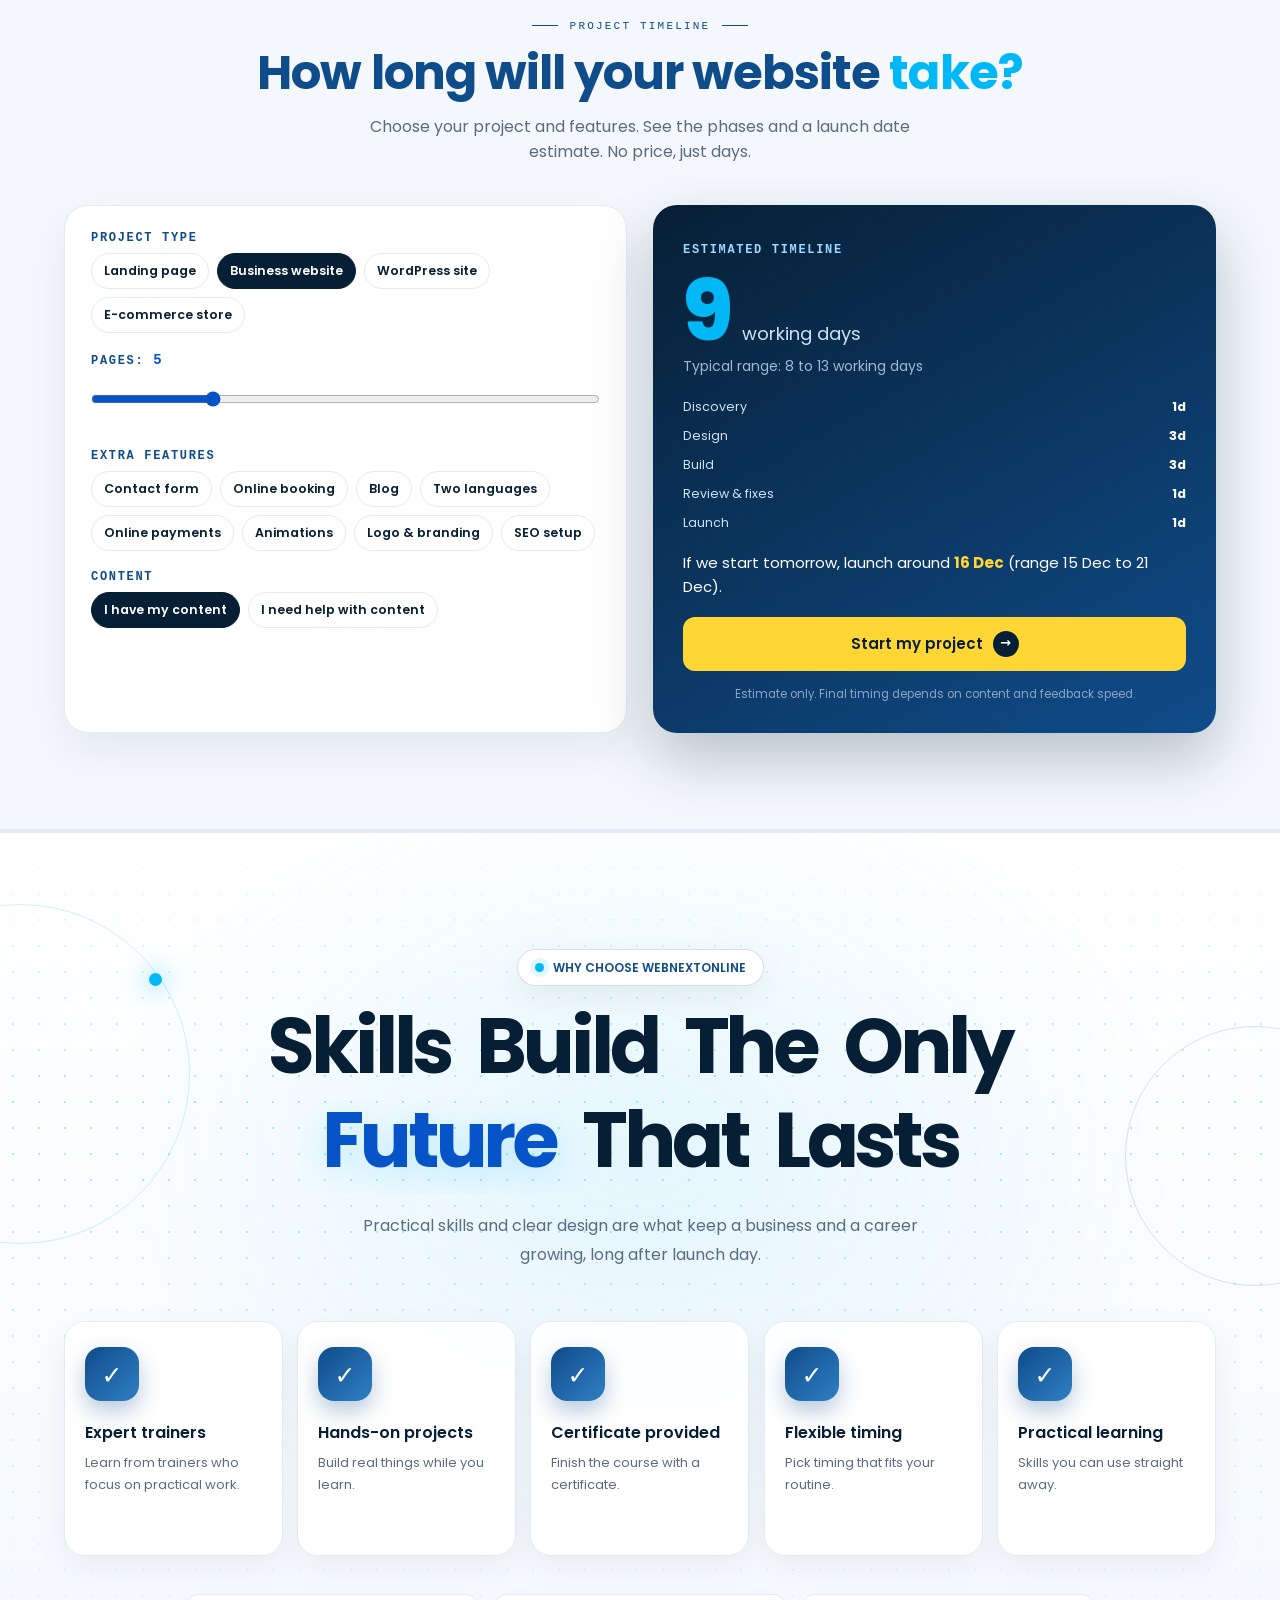
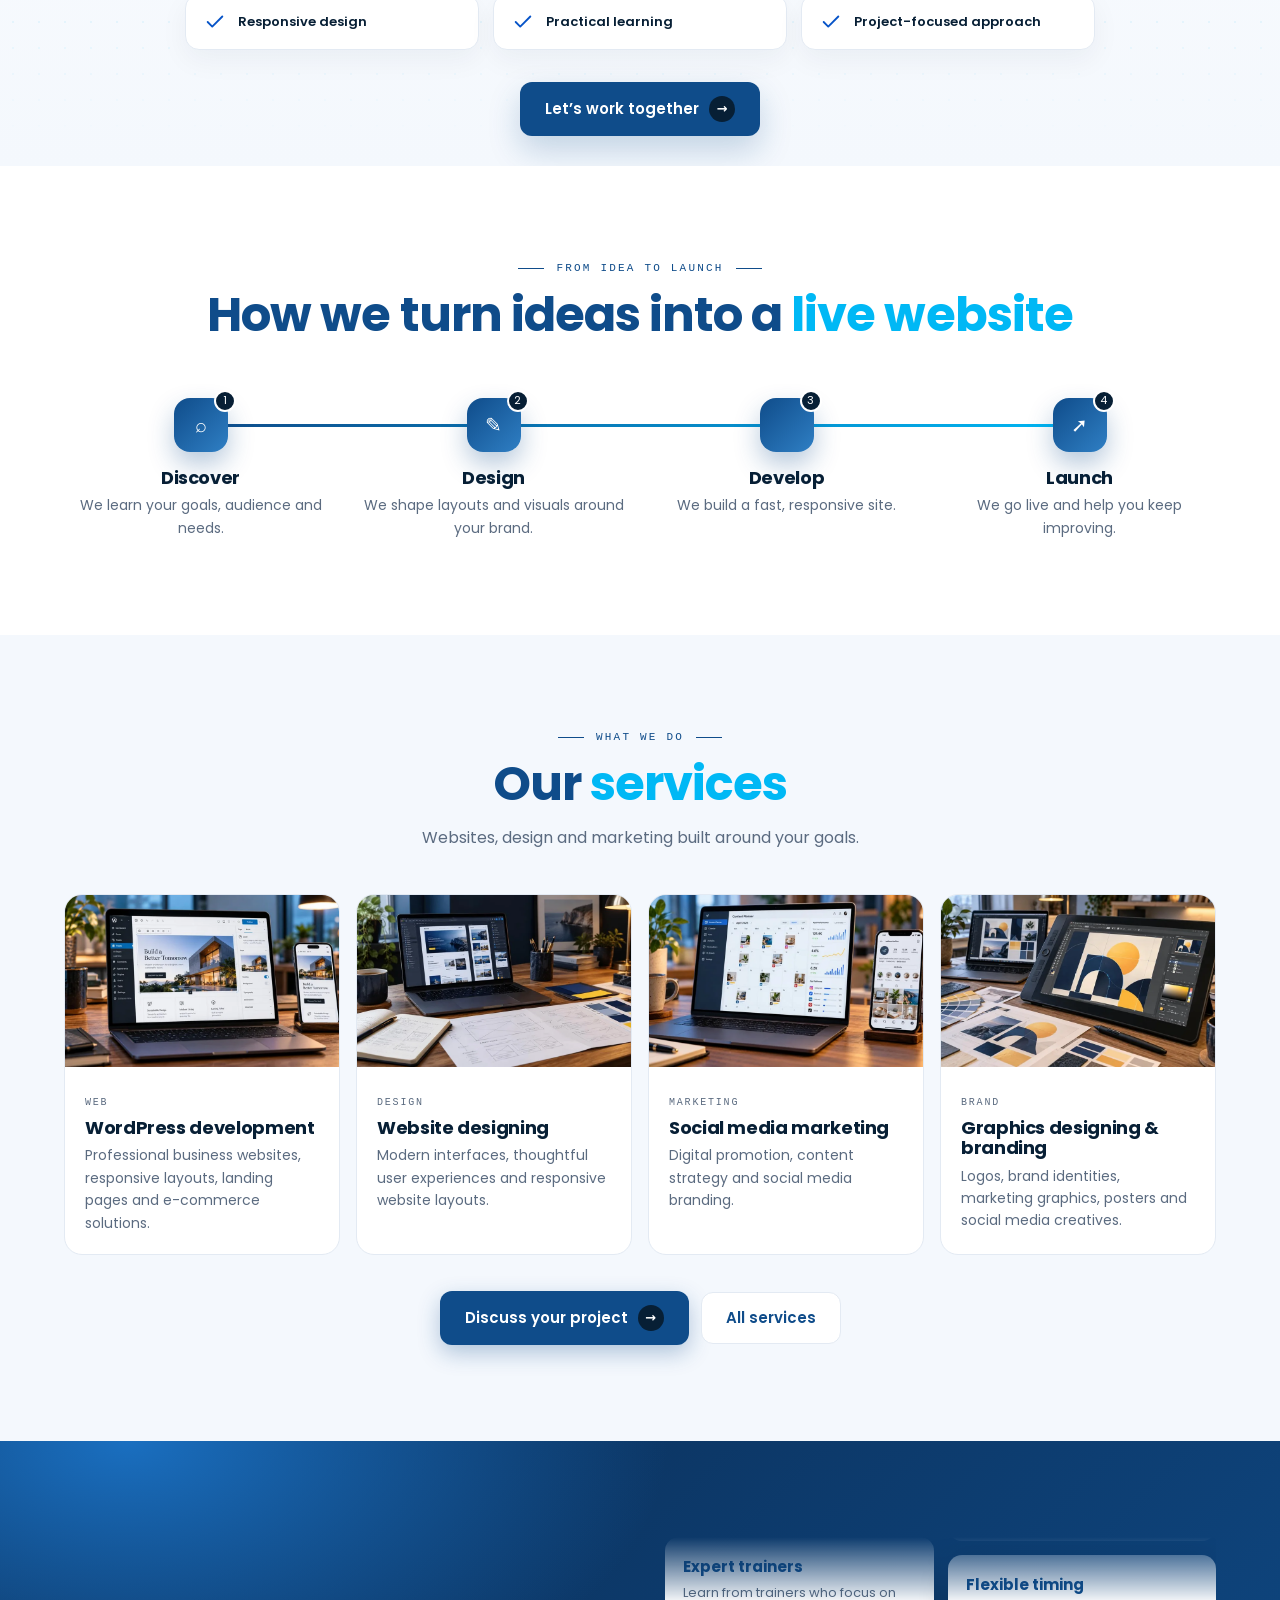
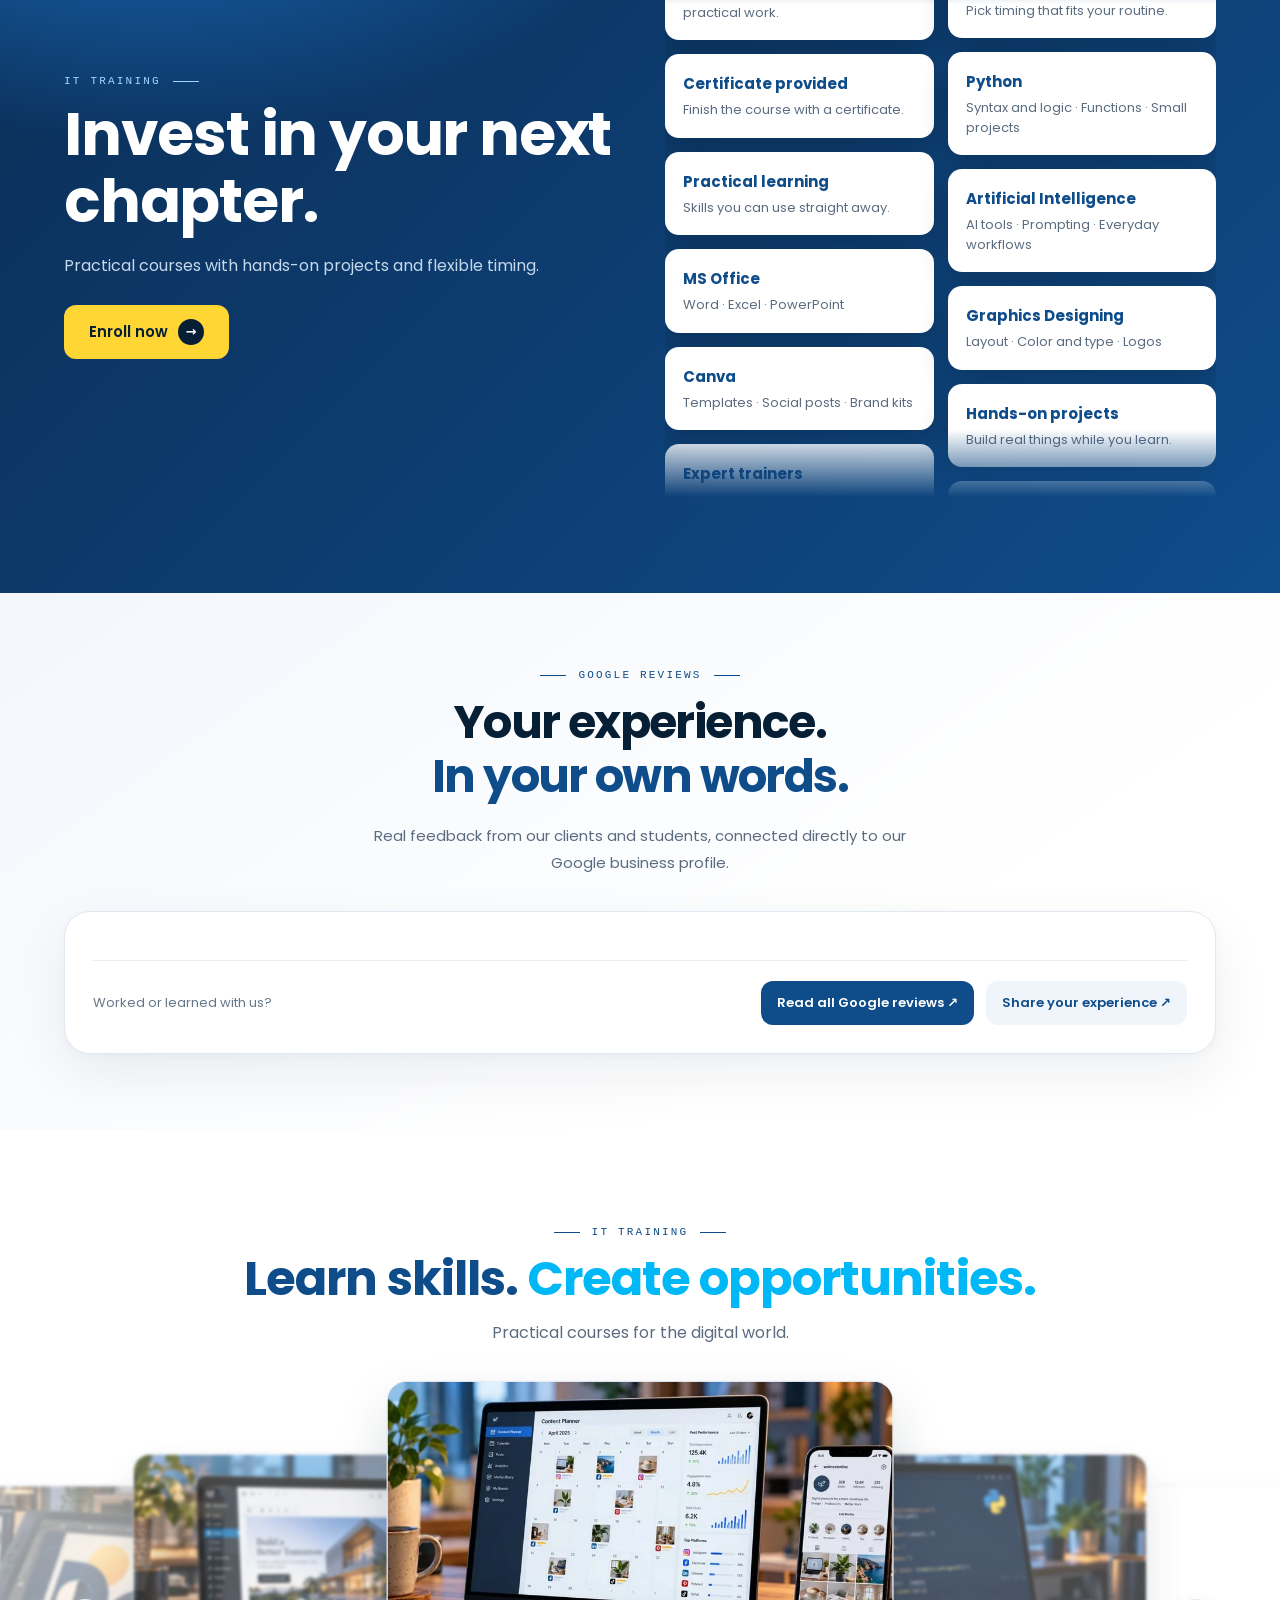
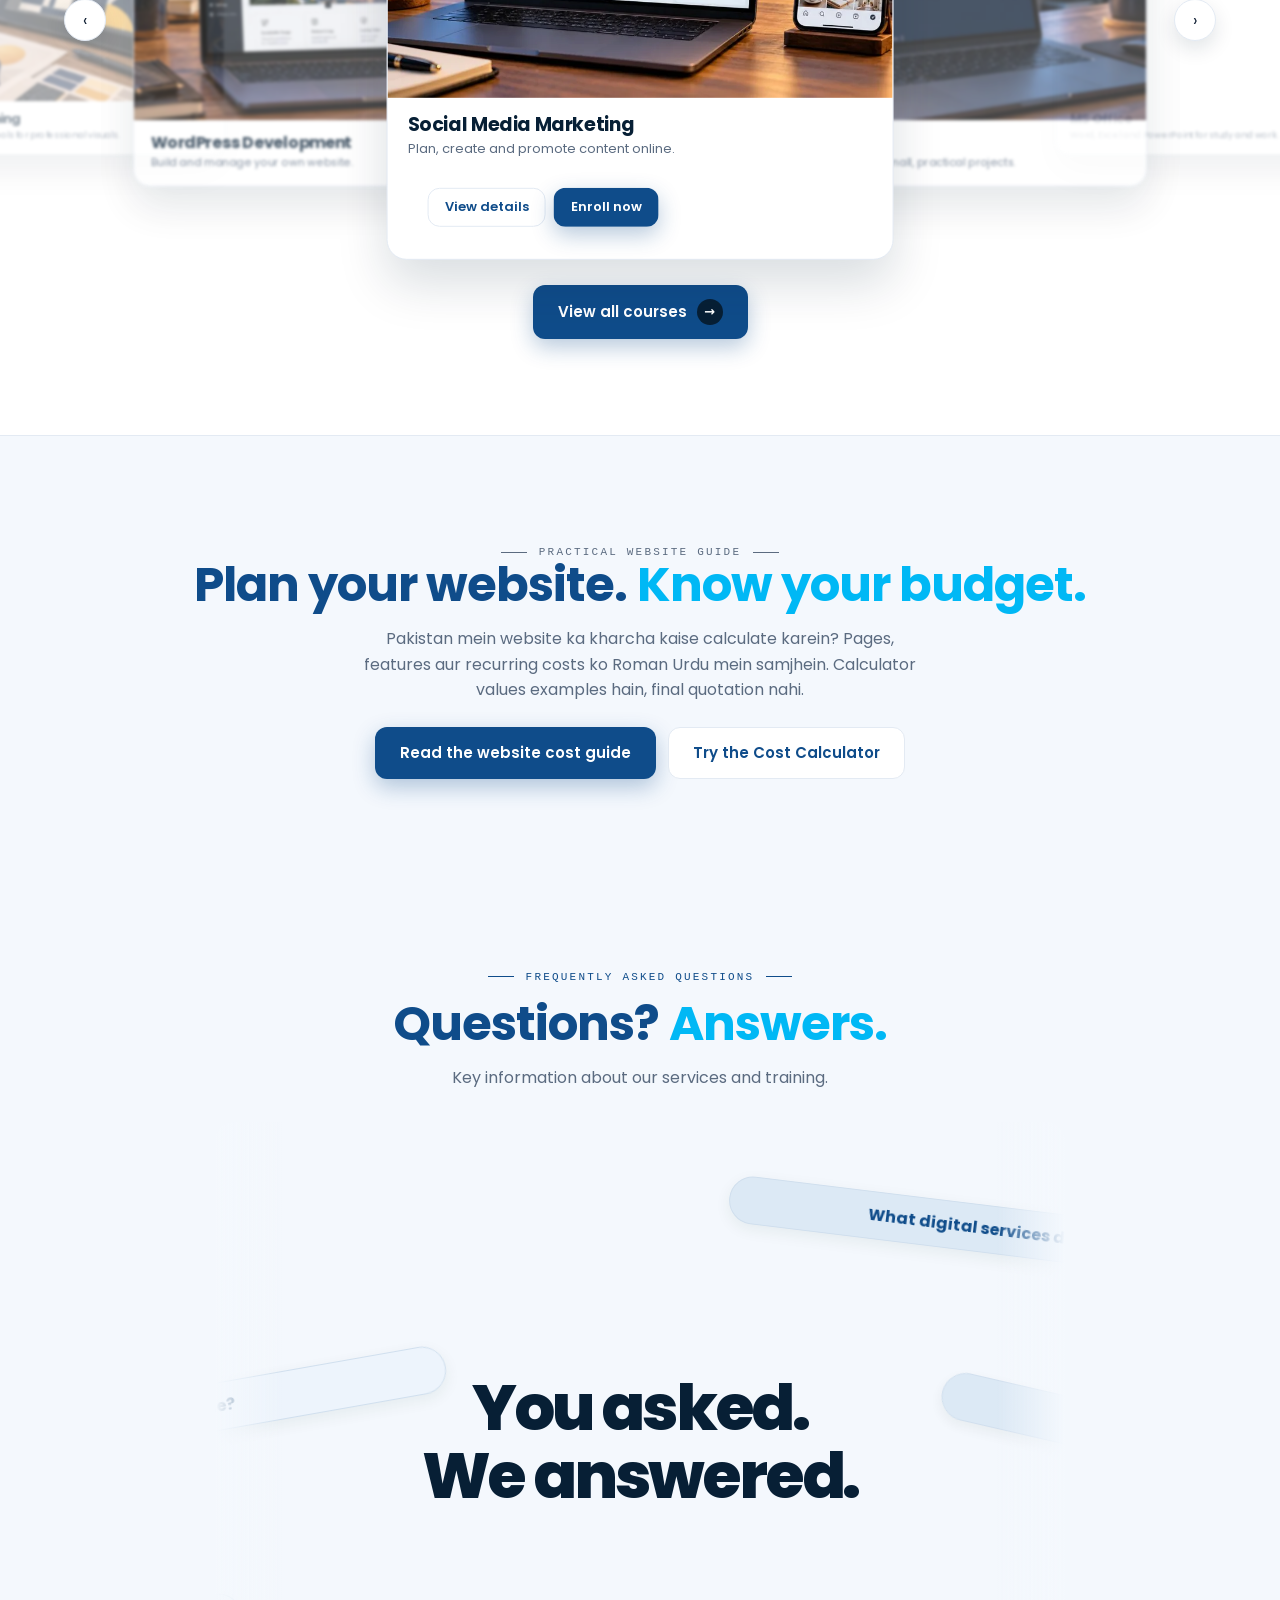
==== commit 2185be56: "Embed FAQ animation directly into homepage to ensure reliable loading" ====
--- a/index.html
+++ b/index.html
@@ -1796,4 +1796,41 @@
 
 
 <script defer src="/assets/team-album/member-directory.js?v=carousel-clean-v8-abuzar"></script>
-<script>(()=>{const card=document.getElementById('hc-launch-card');if(!card)return;const tabs=[document.getElementById('hc-tab-tool'),document.getElementById('hc-tab-start')];function select(index){tabs.forEach((tab,i)=>{tab.setAttribute('aria-selected',String(i===index));tab.tabIndex=i===index?0:-1;document.getElementById(tab.getAttribute('aria-controls')).hidden=i!==index});card.classList.toggle('is-guide',index===1)}tabs.forEach((tab,i)=>{tab.addEventListener('click',()=>select(i));tab.addEventListener('keydown',e=>{let n=i;if(e.key==='ArrowRight'||e.key==='ArrowLeft')n=1-i;else if(e.key==='Home')n=0;else if(e.key==='End')n=1;else return;e.preventDefault();select(n);tabs[n].focus()})})})();</script><script src="/assets/faq-scroll.js?v=20261128" defer></script></body></html>
+<script>(()=>{const card=document.getElementById('hc-launch-card');if(!card)return;const tabs=[document.getElementById('hc-tab-tool'),document.getElementById('hc-tab-start')];function select(index){tabs.forEach((tab,i)=>{tab.setAttribute('aria-selected',String(i===index));tab.tabIndex=i===index?0:-1;document.getElementById(tab.getAttribute('aria-controls')).hidden=i!==index});card.classList.toggle('is-guide',index===1)}tabs.forEach((tab,i)=>{tab.addEventListener('click',()=>select(i));tab.addEventListener('keydown',e=>{let n=i;if(e.key==='ArrowRight'||e.key==='ArrowLeft')n=1-i;else if(e.key==='Home')n=0;else if(e.key==='End')n=1;else return;e.preventDefault();select(n);tabs[n].focus()})})})();</script><script id="wn-faq-animation-inline">/* Lightweight scroll story: blank wall, headline, flying questions, usable list. */
+(()=>{'use strict';if(document.documentElement.dataset.wnFaqReady)return;document.documentElement.dataset.wnFaqReady='1';
+const reduced=matchMedia('(prefers-reduced-motion: reduce)');
+const css=document.createElement('style');css.textContent=`
+.hc-faq-motion{position:relative;min-width:0}
+.hc-faq-list>details{background:#fff!important;border:1px solid #dce7f3!important;border-radius:14px!important;margin:0 0 12px!important;box-shadow:0 5px 20px #193d2b08;position:relative}
+.hc-faq-list>details:nth-child(even){background:#f0f5ef!important}
+.hc-faq-list>details>summary{display:flex!important;align-items:center;justify-content:space-between;gap:18px;padding:20px 24px!important;list-style:none!important;cursor:pointer;color:#0f4c8a!important;font:650 clamp(14px,1.4vw,18px)/1.5 Poppins,system-ui!important;text-align:left!important}
+.hc-faq-list summary::-webkit-details-marker{display:none}
+.hc-faq-list>details>summary:after{content:'+'!important;display:grid;place-items:center;flex:0 0 30px;height:30px;background:#dcebd9!important;color:#285d3d!important;border-radius:50%;font:400 22px system-ui}
+.hc-faq-list>details[open]>summary:after{content:'−'!important}
+.hc-faq-list>details>p,.hc-faq-list>details>.ans{padding:0 24px 23px!important;margin:0!important;color:#5b6b80;font-size:15px;line-height:1.85}
+.hc-faq-list summary:focus-visible{outline:3px solid #0754c8;outline-offset:4px}
+.hc-faq-story{height:160vh;height:160svh;position:relative;margin-bottom:25px}
+.hc-faq-wall{height:80vh;height:80svh;position:sticky;top:12vh;overflow:hidden;contain:paint;border-radius:20px;background:#f4f8fd;isolation:isolate;display:grid;place-items:center}
+.hc-faq-wall:before,.hc-faq-wall:after{content:'';position:absolute;top:0;bottom:0;width:8%;z-index:3;pointer-events:none}.hc-faq-wall:before{left:0;background:linear-gradient(90deg,#f4f8fd,transparent)}.hc-faq-wall:after{right:0;background:linear-gradient(-90deg,#f4f8fd,transparent)}
+.hc-faq-story-title{position:absolute;left:10%;right:10%;top:35%;text-align:center;color:#071f35!important;font:800 clamp(30px,5vw,66px)/1.06 Poppins,system-ui!important;letter-spacing:-.05em;opacity:0;margin:0!important;pointer-events:none}
+.hc-faq-question{position:absolute;left:9%;width:82%;padding:12px 18px;background:#dce9f5;color:#0f4c8a;border:1px solid #d0dfee;border-radius:40px;font:650 clamp(11px,1.25vw,16px)/1.4 Poppins,system-ui;white-space:nowrap;overflow:hidden;text-overflow:ellipsis;opacity:0;box-shadow:0 5px 15px #173b2410;text-align:center;pointer-events:none;transform-origin:center}
+.hc-faq-question:nth-of-type(even){background:#edf4fc;color:#355d83}
+@media(max-width:700px){.hc-faq-story{height:140svh}.hc-faq-wall{height:72svh;top:14svh}.hc-faq-question{padding:11px 12px}.hc-faq-story-title{font-size:34px}.hc-faq-list>details>summary{padding:17px!important}}
+@media(prefers-reduced-motion:reduce){.hc-faq-story{display:none!important}}
+`;css.textContent+="\n/* Reference-matched final accordion. */\n.hc-faq-list>details{background:#e0ebf6!important;border:1px solid #d3dfed!important;border-radius:17px!important;margin-bottom:16px!important;box-shadow:0 5px 16px #21482d05}\n.hc-faq-list>details:nth-child(even){background:#edf4fc!important}\n.hc-faq-list>details>summary{justify-content:center!important;text-align:center!important;min-height:70px;padding:18px 26px!important;font-weight:650!important;color:#0f4c8a!important}\n.hc-faq-list>details>summary:after{display:none!important;content:none!important}\n.hc-faq-list>details[open]{background:#f6faff!important}\n.hc-faq-list>details>p,.hc-faq-list>details>.ans{text-align:center!important;max-width:850px;margin:0 auto!important;padding-bottom:24px!important}\n.hc-faq-motion{width:100%;max-width:1100px;margin-inline:auto}\n.h3-fq-g:has(.hc-faq-motion){grid-template-columns:1fr!important;max-width:1200px!important}\n.h3-fq-g>div:first-child:has(+.hc-faq-motion){text-align:center}\n@media(max-width:700px){.hc-faq-list>details>summary{min-height:62px;padding:16px 18px!important}.hc-faq-list>details{border-radius:13px!important;margin-bottom:12px!important}}\n";css.textContent+=`
+.hc-faq-wall{display:block;box-sizing:border-box}
+.hc-faq-list{position:absolute;inset:20px;padding:6px 12px;overflow:auto;overscroll-behavior:contain;scrollbar-width:thin;scrollbar-color:#9bb8d6 transparent;opacity:0;visibility:hidden;pointer-events:none}
+.hc-faq-list>details{overflow:hidden!important;box-sizing:border-box;width:100%;transform:none!important}
+.hc-faq-list>details>summary{white-space:normal;overflow-wrap:anywhere}
+.hc-faq-list>details .ans,.hc-faq-list>details p{overflow-wrap:anywhere;max-width:100%;box-sizing:border-box}
+.hc-faq-wall.is-ready .hc-faq-list{opacity:1;visibility:visible;pointer-events:auto}
+.hc-faq-wall.is-ready:before,.hc-faq-wall.is-ready:after{display:none}
+@media(max-width:700px){.hc-faq-list{inset:12px;padding:4px}}
+@media(prefers-reduced-motion:reduce){.hc-faq-story{display:block!important;height:auto!important}.hc-faq-wall{position:relative;top:auto;height:auto!important;overflow:hidden;padding:14px}.hc-faq-list{position:relative;inset:auto;max-height:75svh;opacity:1;visibility:visible;pointer-events:auto}.hc-faq-story-title,.hc-faq-question{display:none}}
+`;css.textContent+=' .wn-faq-grid.hc-faq-motion{display:block;max-width:1100px} .wn-faq .hc-faq-list>details{padding:0!important} .wn-faq .hc-faq-list>details>summary{color:var(--d)!important}';document.head.append(css);
+const parents=[...new Set([...document.querySelectorAll('details')].filter(d=>d.querySelector('summary')&&d.closest('.faq,.faq-list,.fq3,[class*="faq"],[class*="fq"]')).map(d=>d.parentElement))];
+const states=parents.map(group=>{group.classList.add('hc-faq-motion');const items=[...group.children].filter(e=>e.tagName==='DETAILS');const story=document.createElement('div');story.className='hc-faq-story';const wall=document.createElement('div');wall.className='hc-faq-wall';const title=document.createElement('p');title.className='hc-faq-story-title';title.setAttribute('aria-hidden','true');title.innerHTML='You asked.<br>We answered.';wall.append(title);const chips=items.slice(0,6).map(d=>{const chip=document.createElement('span');chip.className='hc-faq-question';chip.setAttribute('aria-hidden','true');chip.textContent=d.querySelector('summary').textContent;wall.append(chip);return chip});const list=document.createElement('div');list.className='hc-faq-list';items.forEach(d=>list.append(d));wall.append(list);story.append(wall);group.prepend(story);return{group,story,wall,title,chips,list,last:-1}});
+const clamp=x=>Math.max(0,Math.min(1,x));let queued=false;
+let pageVisible=!document.hidden;function draw(){queued=false;if(!pageVisible)return;const vh=innerHeight;states.forEach(s=>{if(reduced.matches){s.wall.classList.add('is-ready');s.list.inert=false;return}const r=s.story.getBoundingClientRect();if(r.bottom<0||r.top>vh)return;const travel=Math.max(1,r.height-vh*.42);const p=clamp((vh*.68-r.top)/travel);if(Math.abs(p-s.last)<.002)return;s.last=p;const ready=p>=.86;s.wall.classList.toggle('is-ready',ready);s.list.inert=!ready;const titleIn=clamp((p-.07)/.13),titleOut=1-clamp((p-.48)/.2);s.title.style.opacity=titleIn*titleOut;s.title.style.transform='translateY('+((1-titleIn)*22)+'px)';s.chips.forEach((chip,i)=>{const start=.23+i*.025;const enter=clamp((p-start)/.23);const join=clamp((p-.60)/.27);const side=i%2?-1:1;const x=side*(1-enter)*(s.wall.clientWidth+100);const angle=side*(7+i%3*3)*(1-join);const row=18+i*(64/Math.max(1,s.chips.length-1));const scattered=row+(i%2?5:-5);const y=scattered+(row-scattered)*join;chip.style.top=y+'%';chip.style.opacity=clamp(enter*3)*(1-clamp((p-.78)/.08));chip.style.transform='translateX('+x+'px) rotate('+angle+'deg)';chip.style.borderRadius=(40-28*join)+'px'})})}
+function schedule(){if(!queued){queued=true;requestAnimationFrame(draw)}}document.addEventListener('visibilitychange',()=>{pageVisible=!document.hidden;if(pageVisible)schedule()});addEventListener('scroll',schedule,{passive:true});addEventListener('resize',()=>{states.forEach(s=>s.last=-1);schedule()},{passive:true});reduced.addEventListener('change',()=>{states.forEach(s=>s.last=-1);schedule()});draw();
+})();</script></body></html>
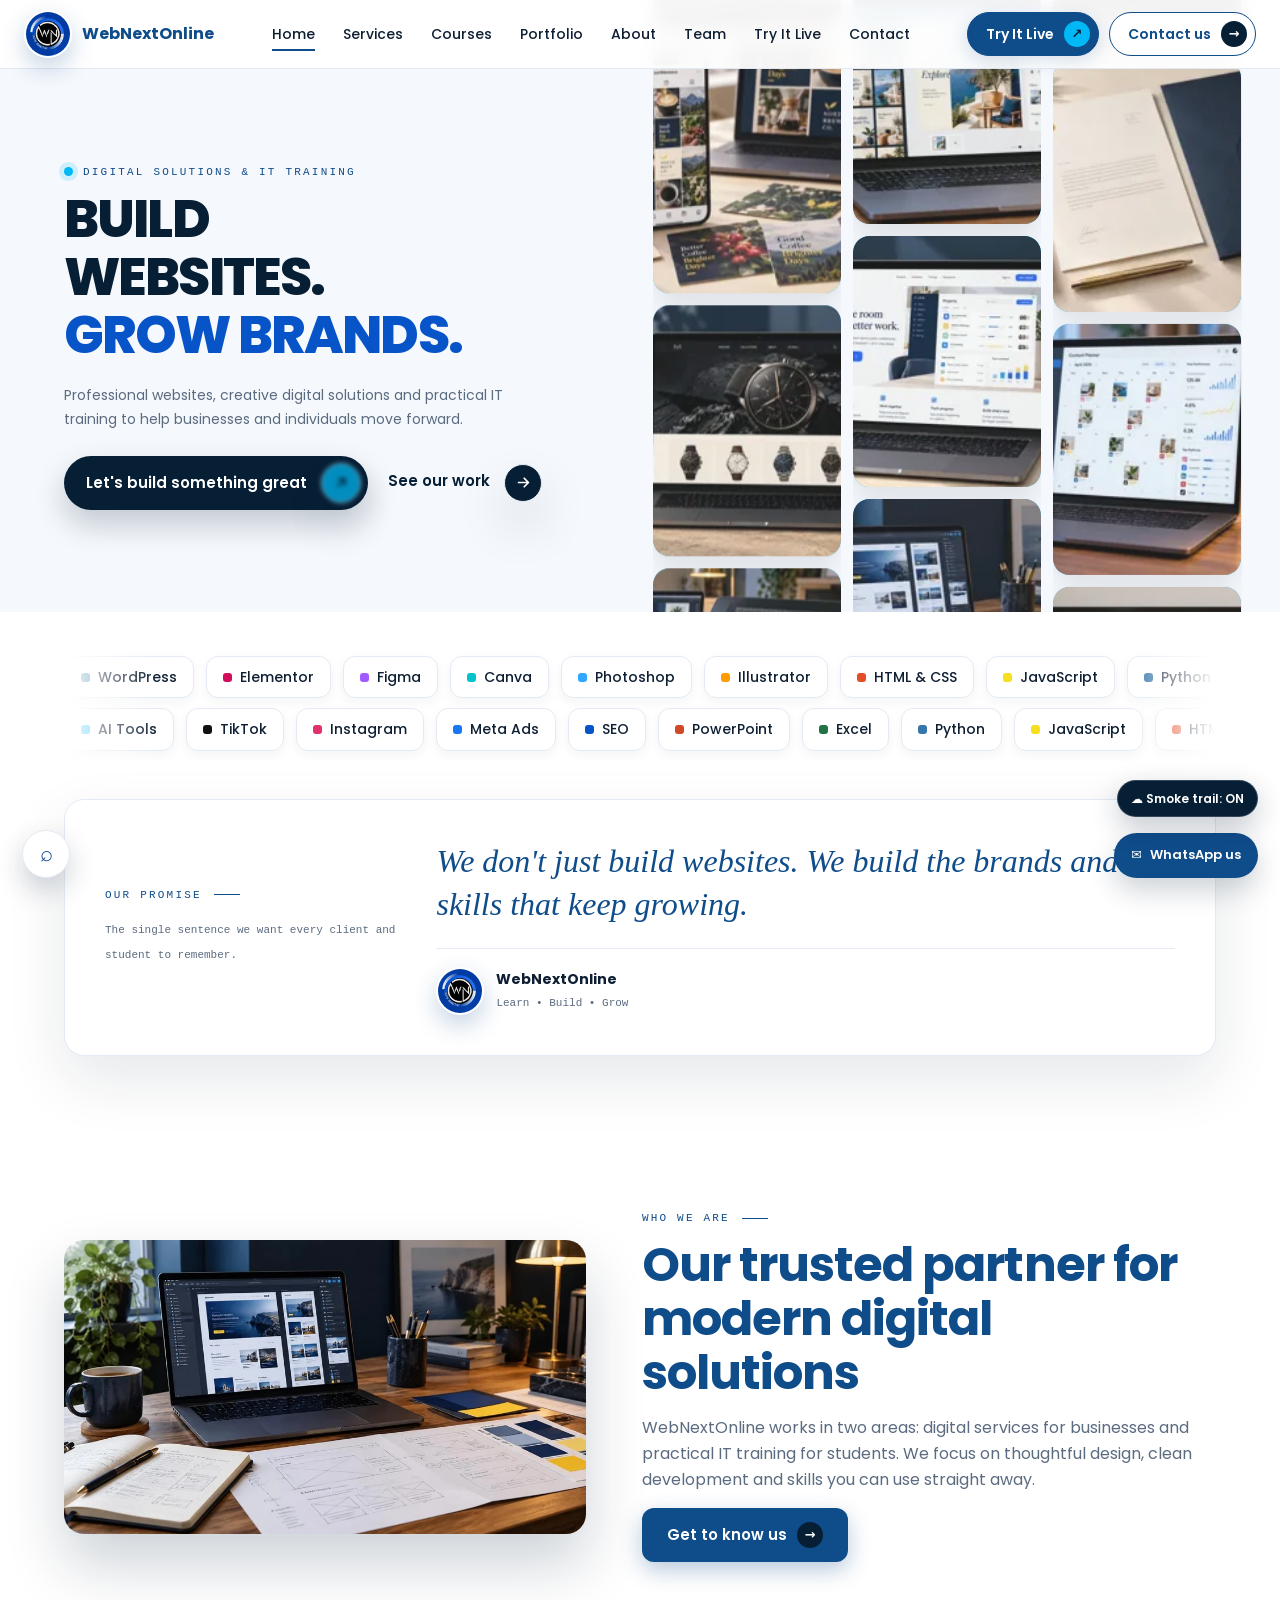
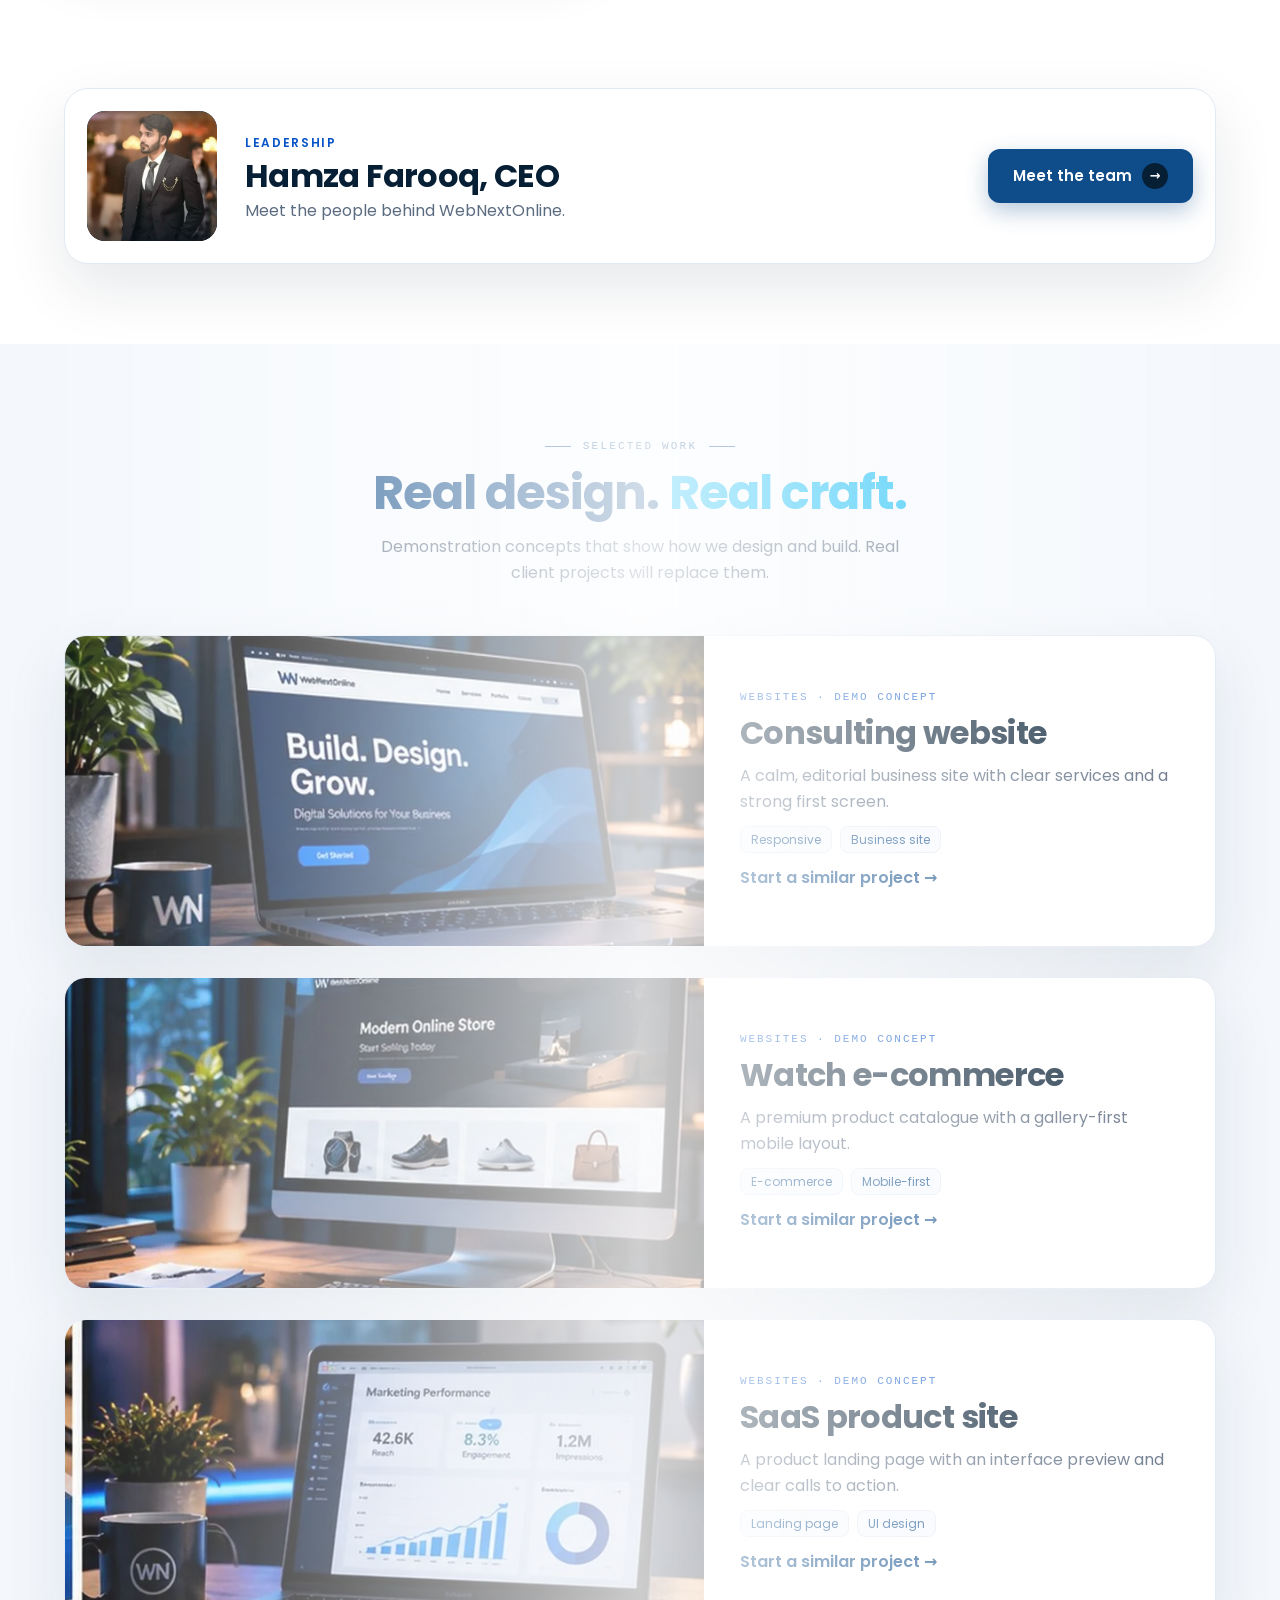
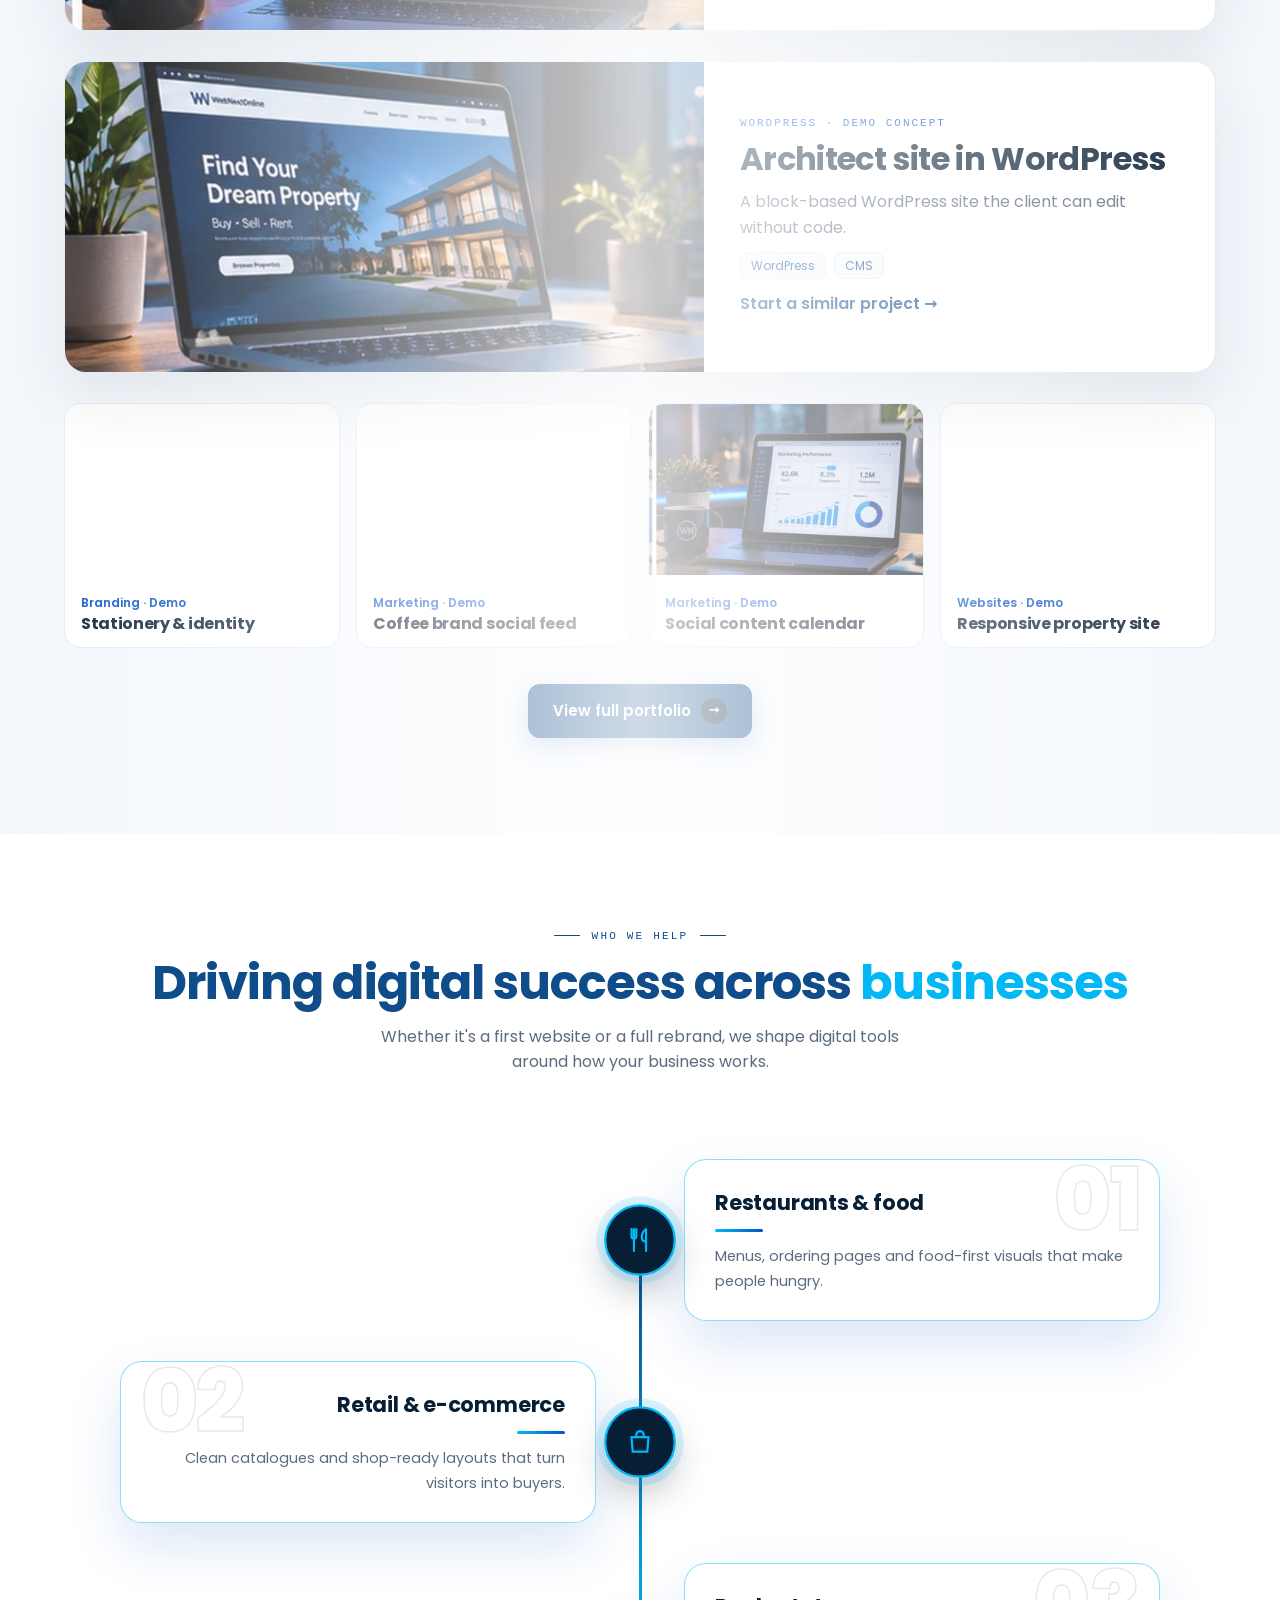
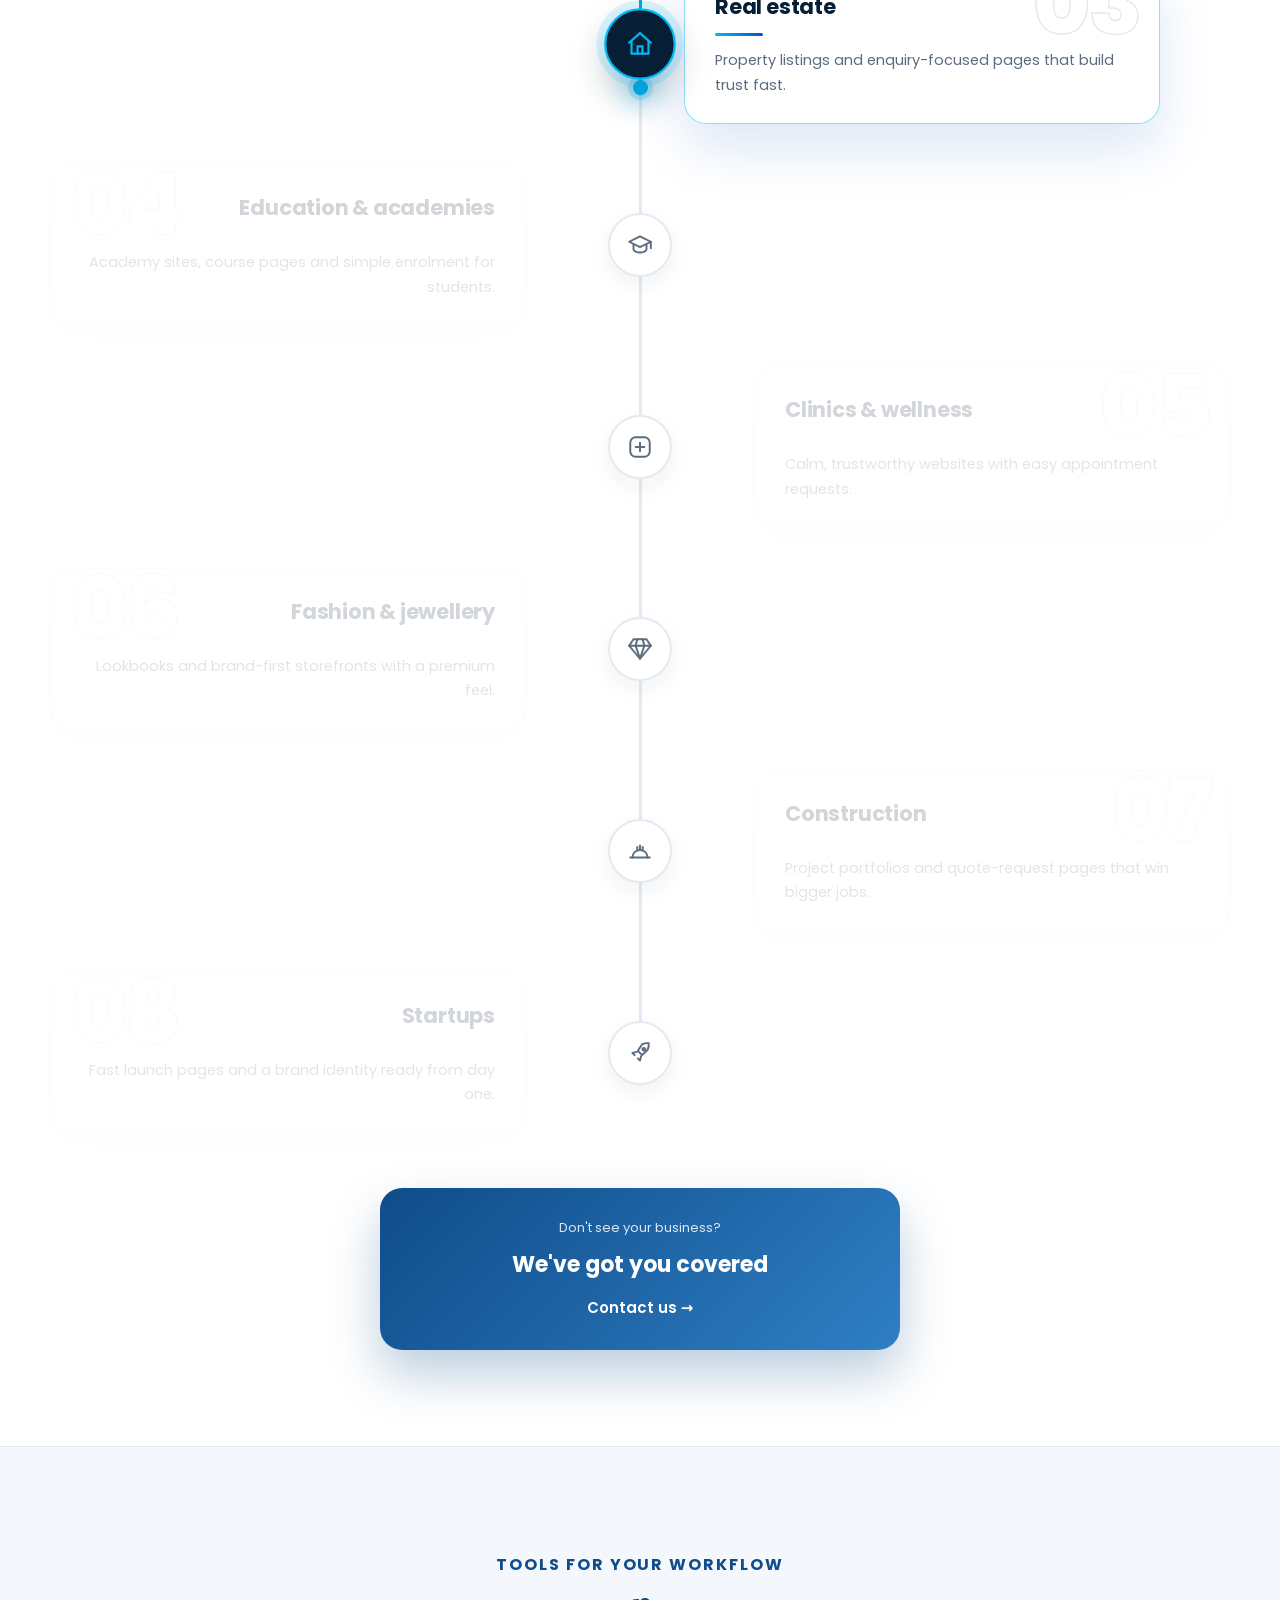
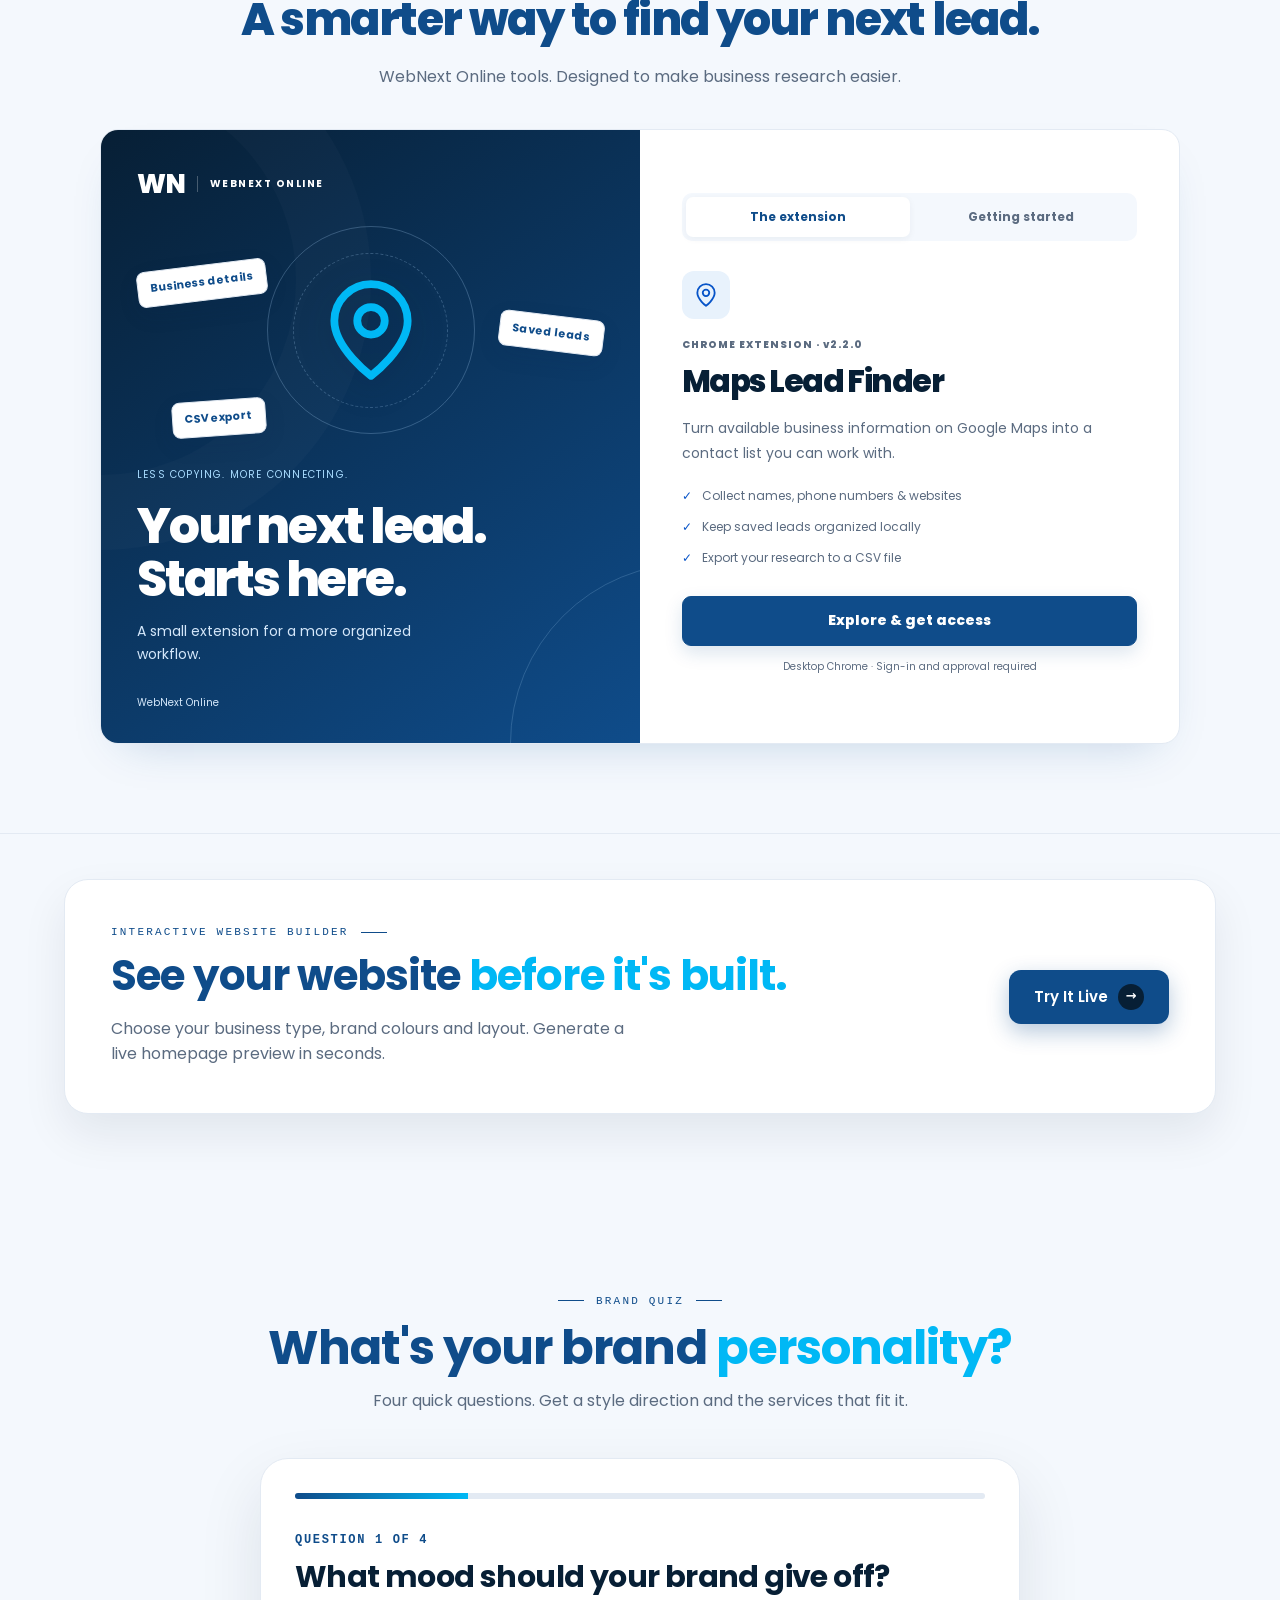
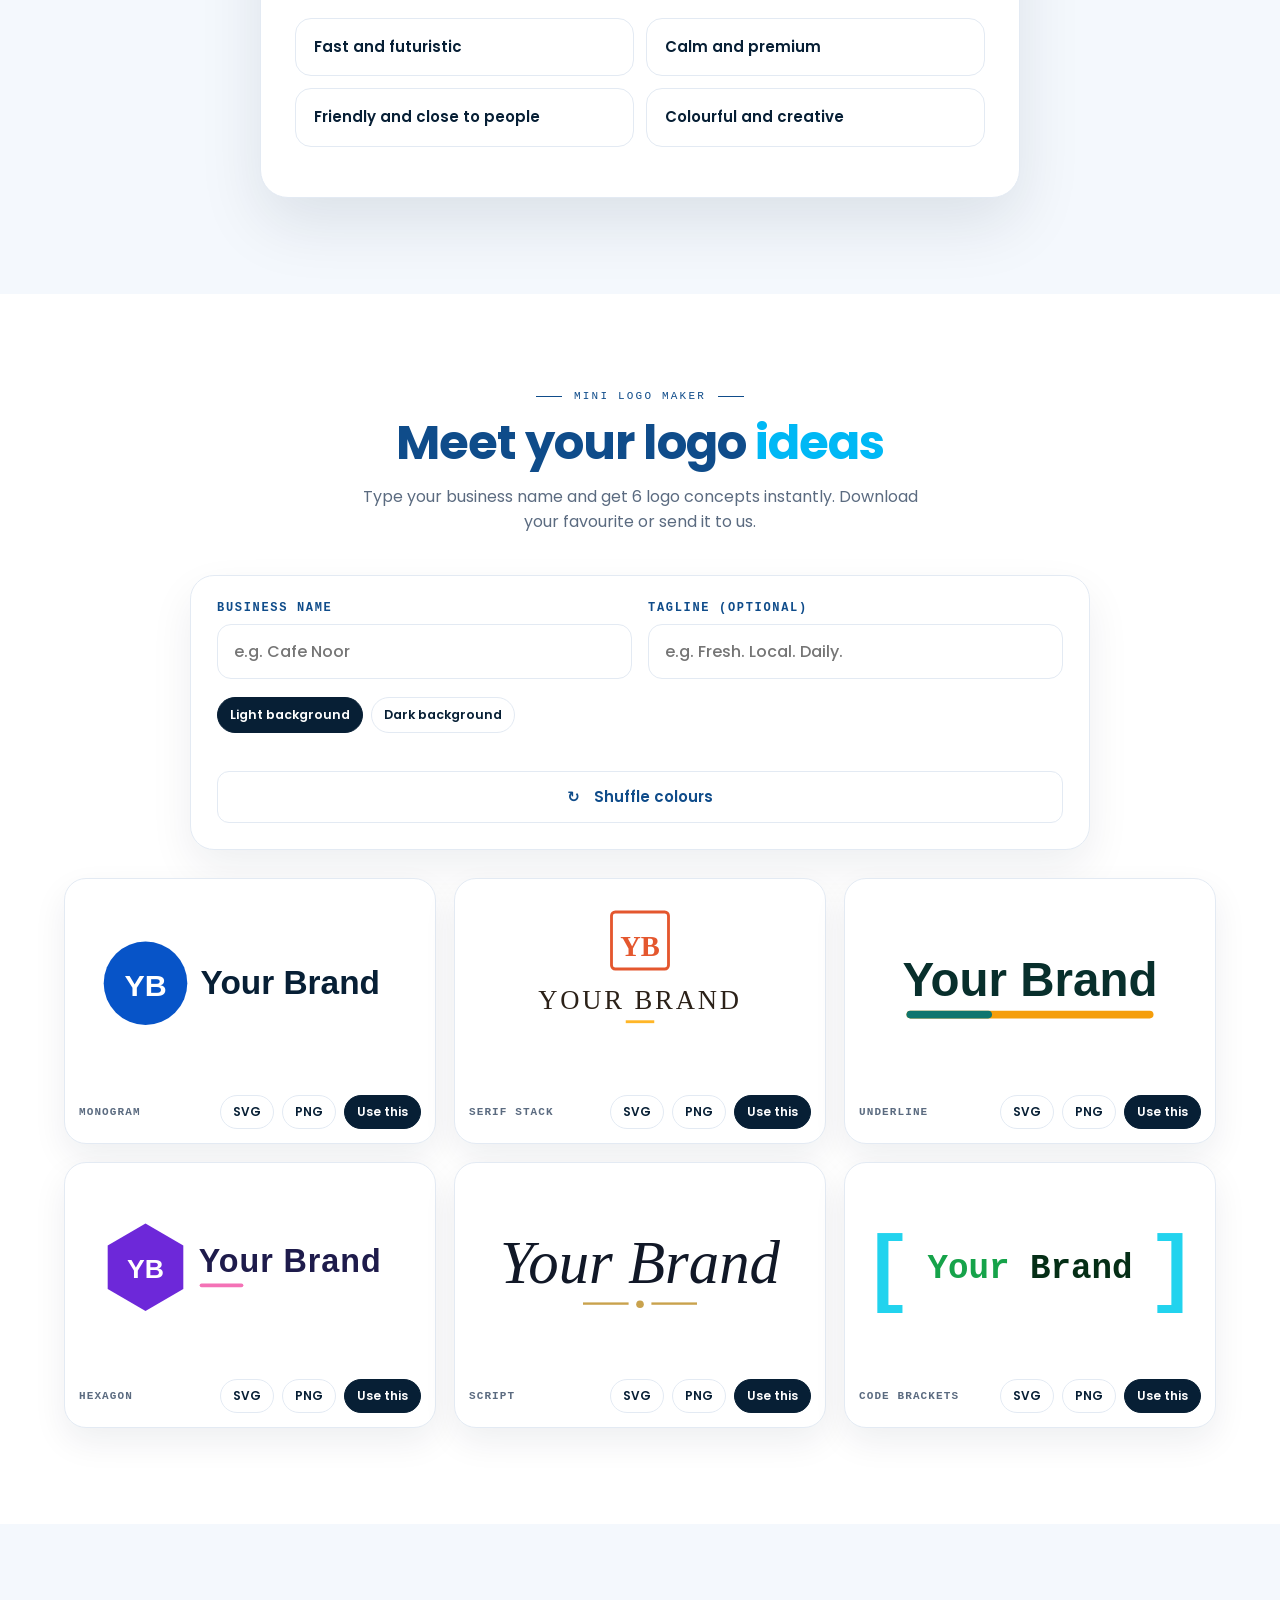
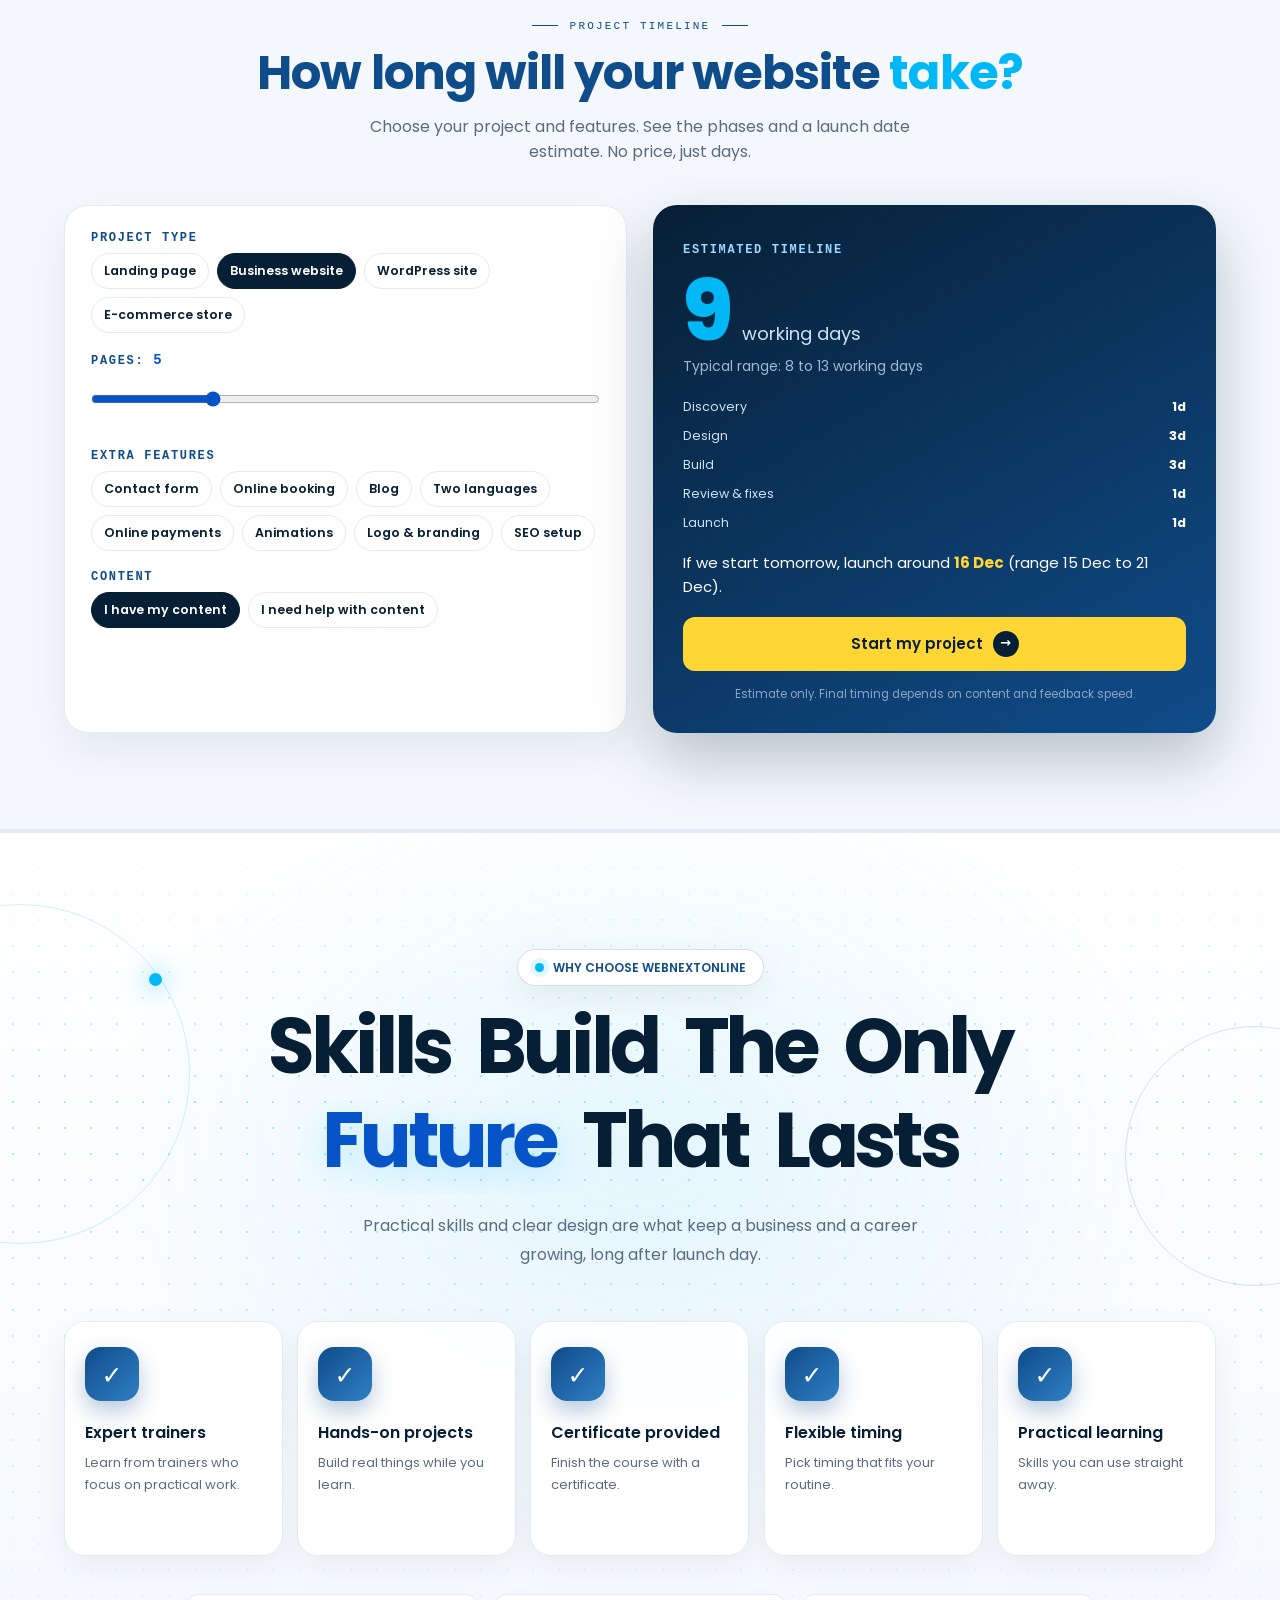
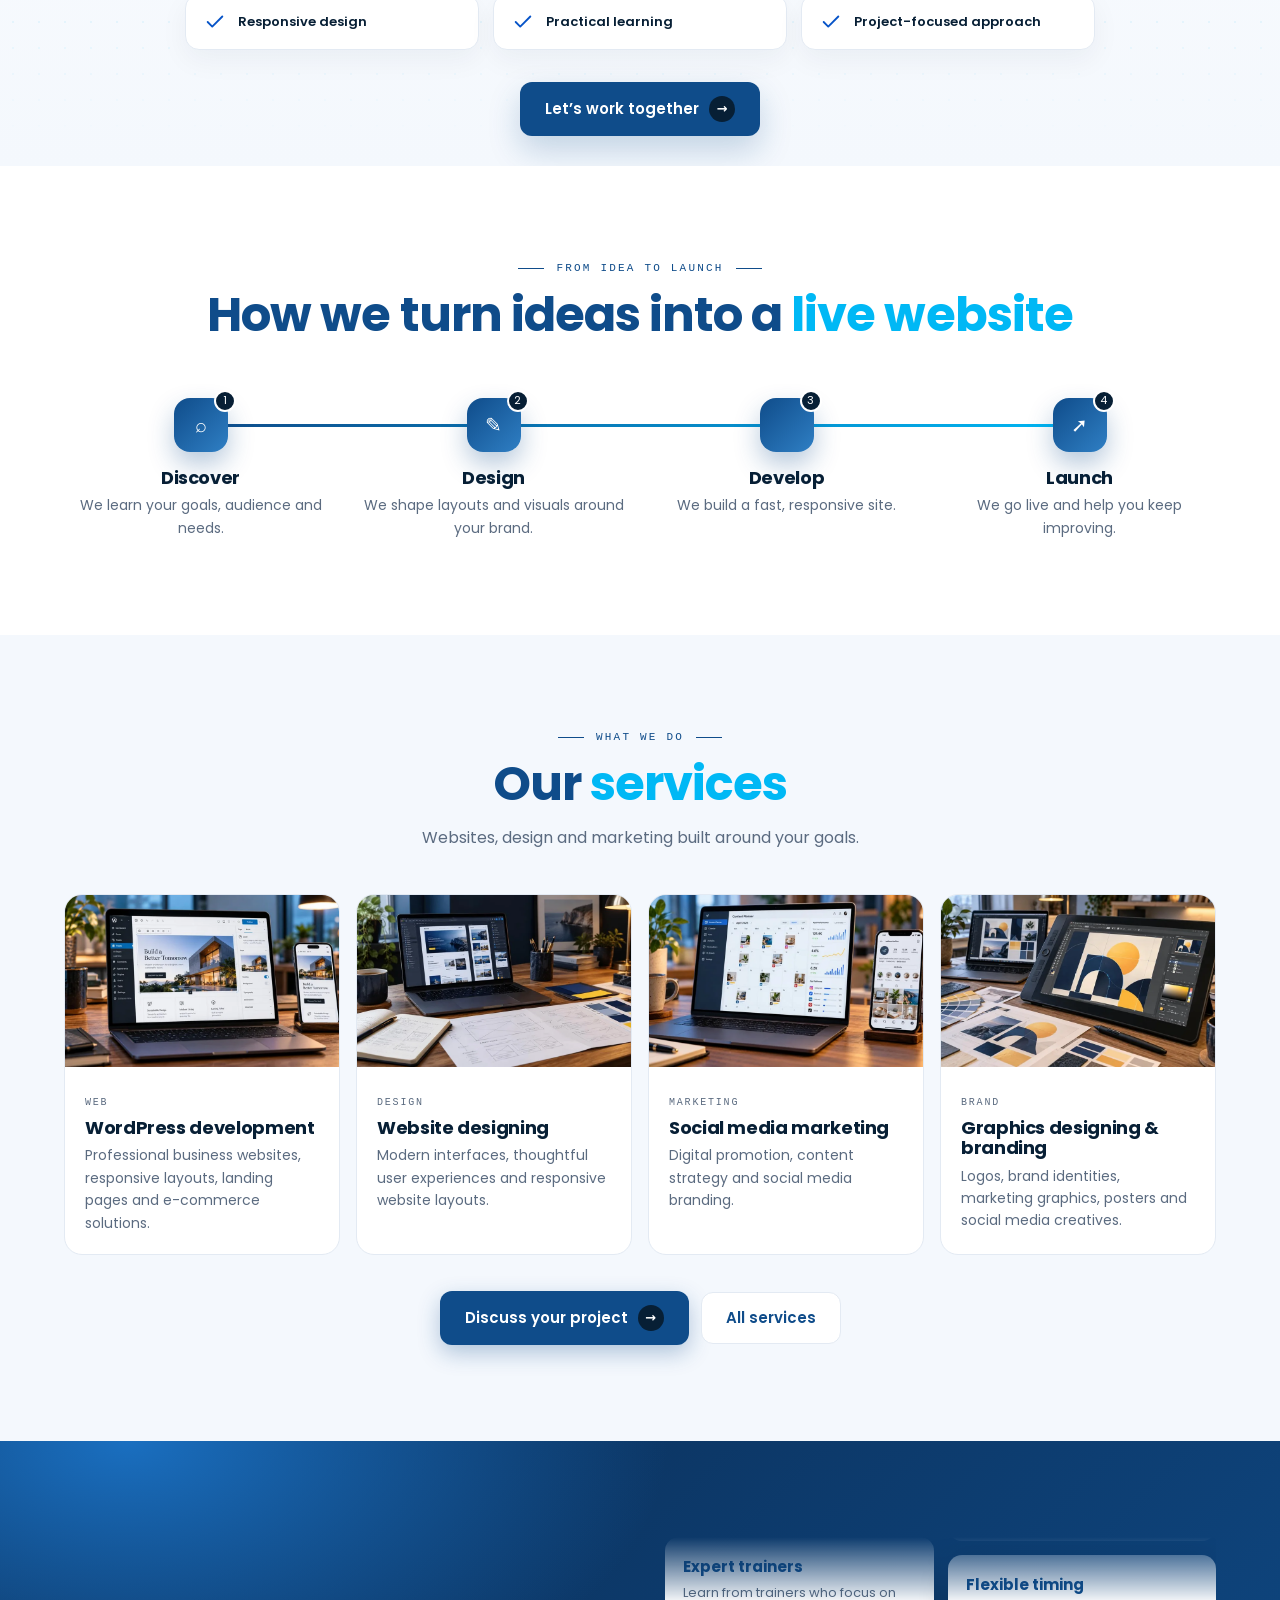
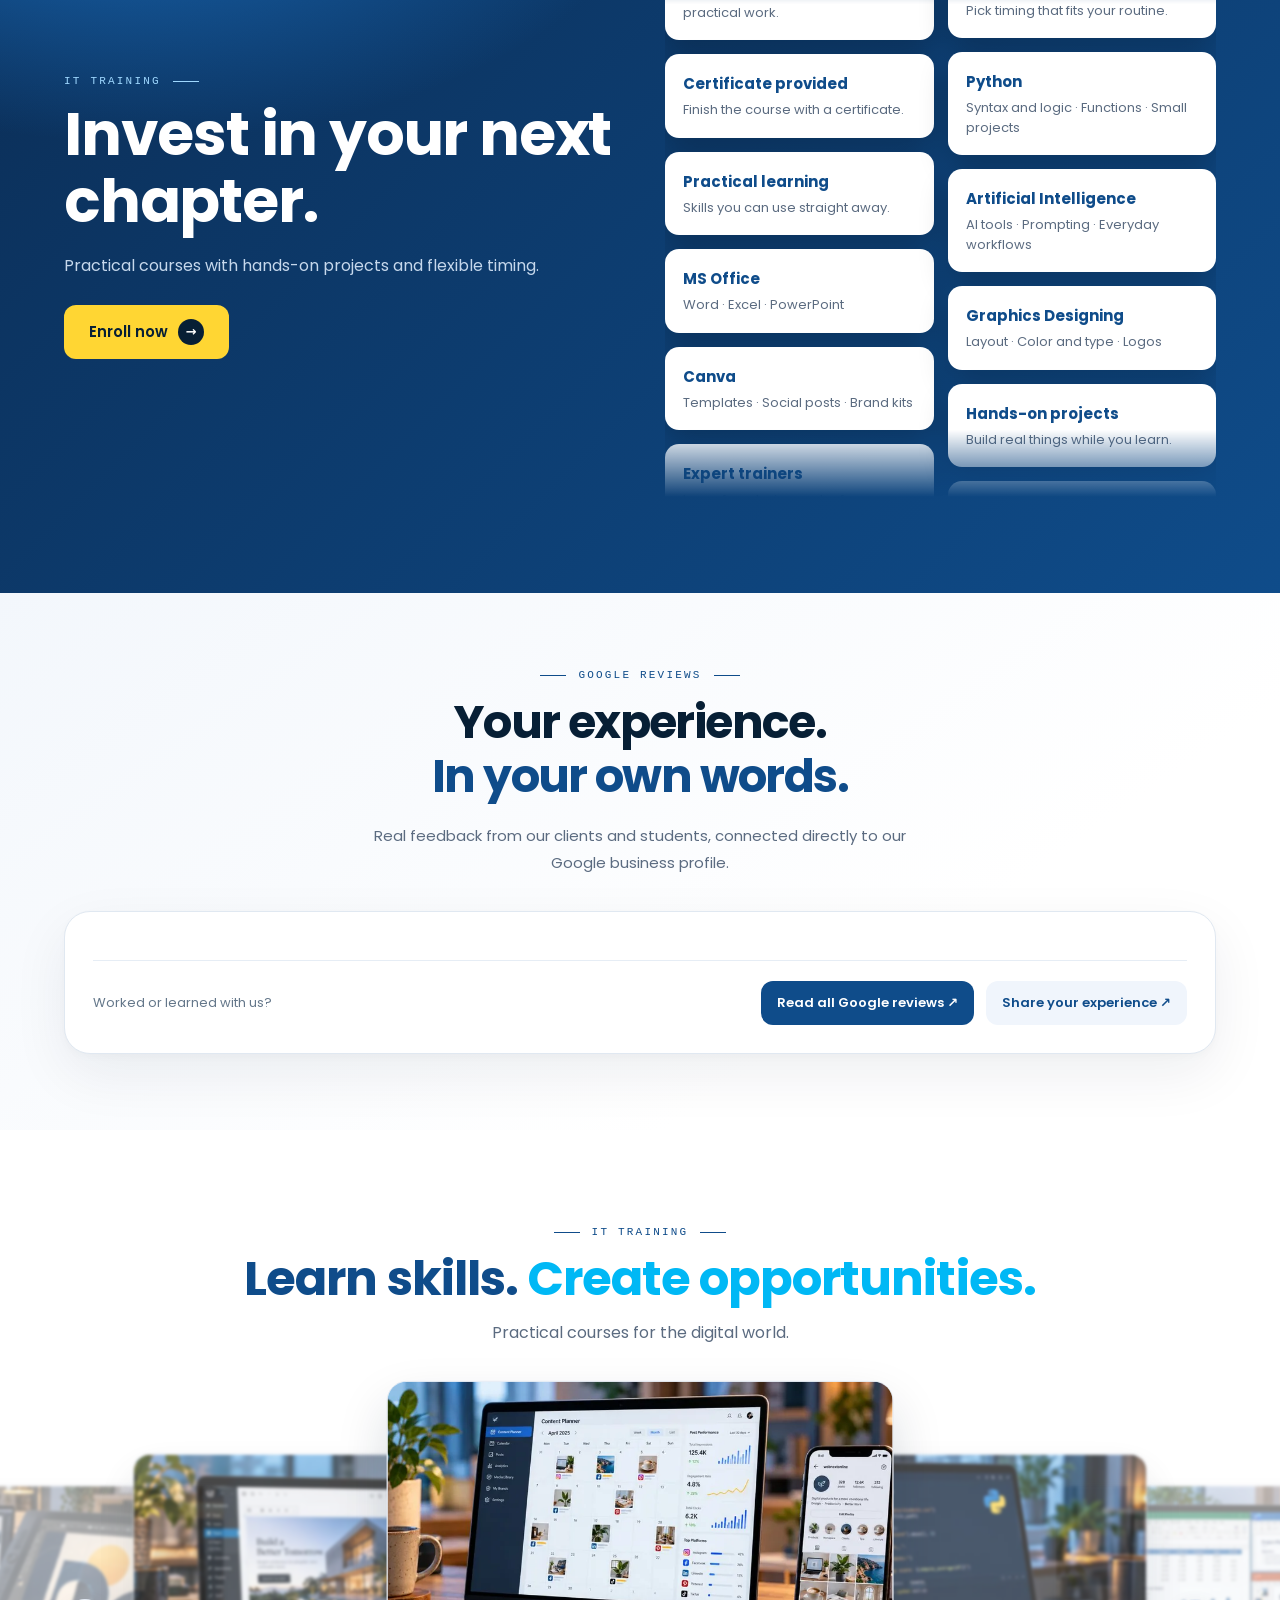
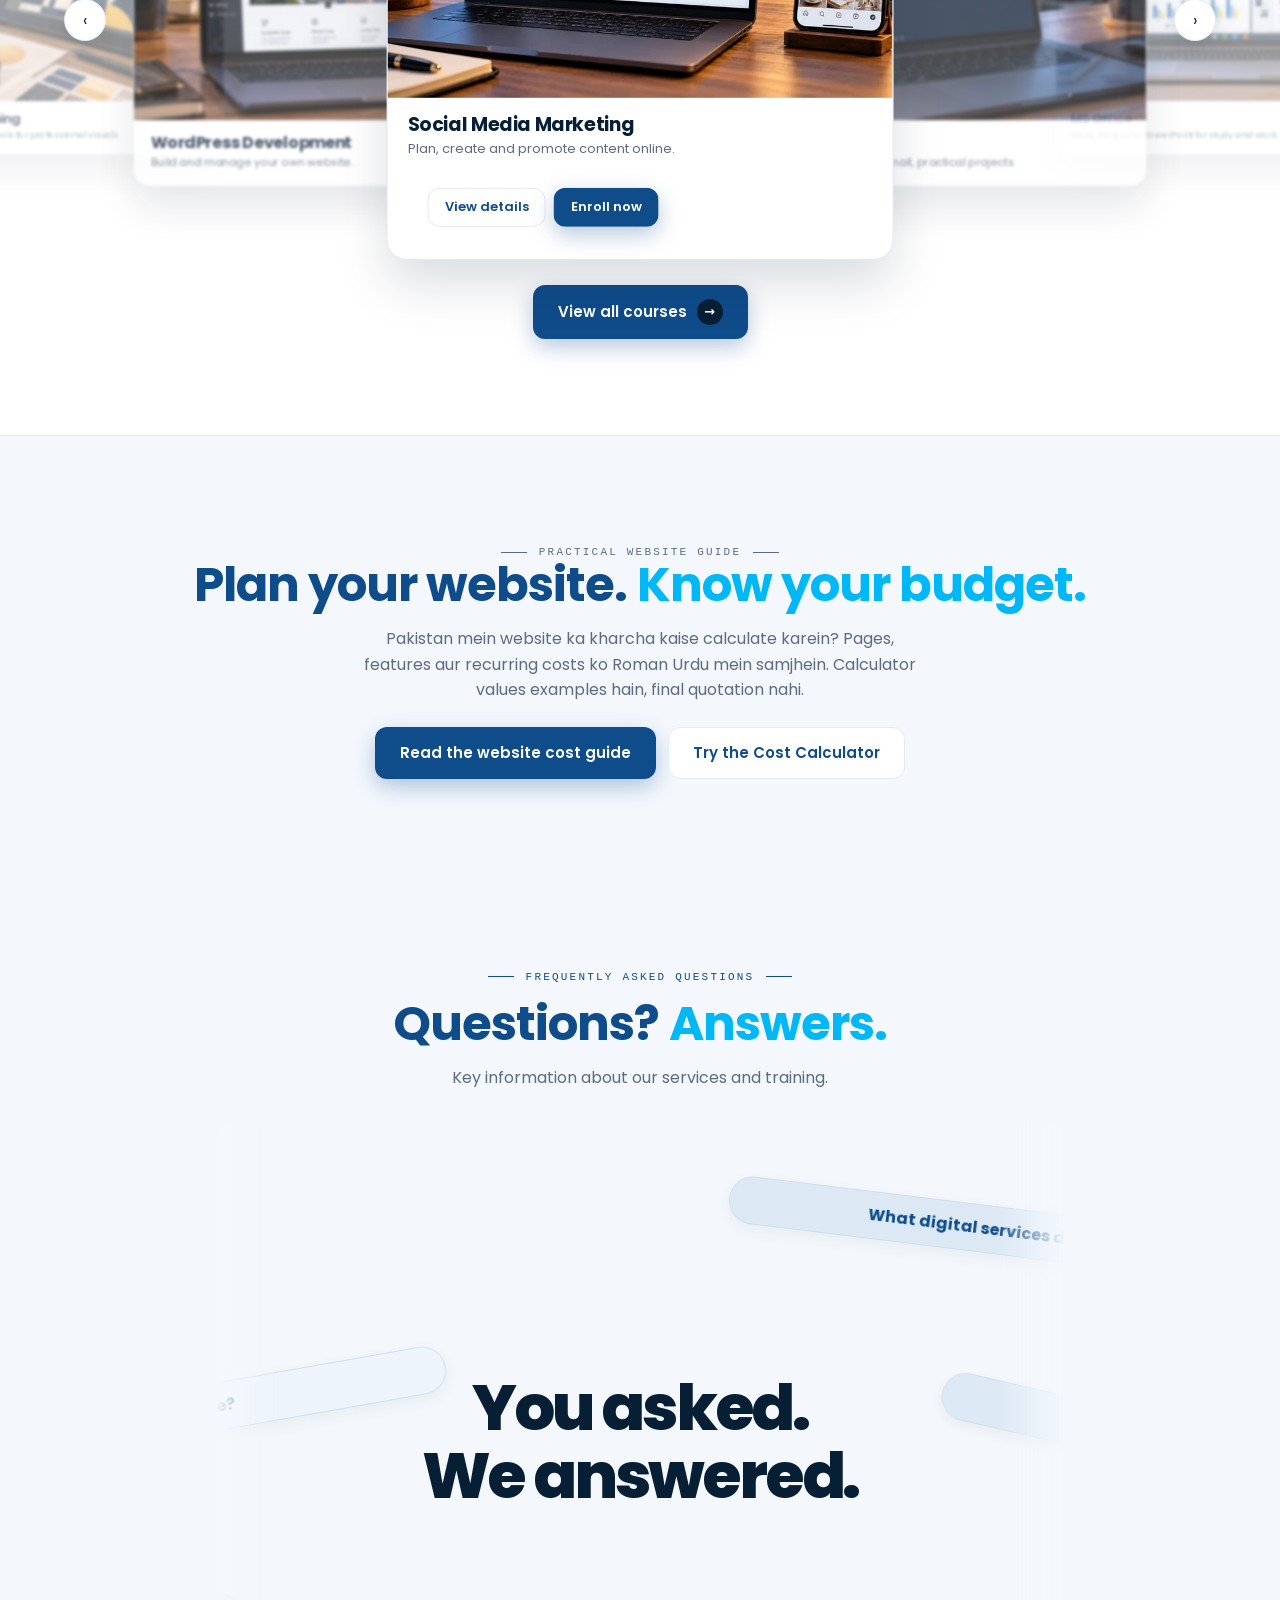
==== commit 724dce34: "Apply homepage sections and responsive styles" ====
--- a/index.html
+++ b/index.html
@@ -692,6 +692,7 @@
 #wn-extensions .hc-launch-steps li:before{background:var(--bg);color:var(--b)}
 #wn-extensions .hc-launch-tabs button:focus-visible,#wn-extensions .hc-launch-primary:focus-visible{outline-color:var(--c)}
 </style>
+
 <style id="wn-mobile-fix-inline">/* WebNextOnline mobile layout patch – 2026-11-19 */
 @media(max-width:760px){
 html,body{max-width:100%;overflow-x:clip}
